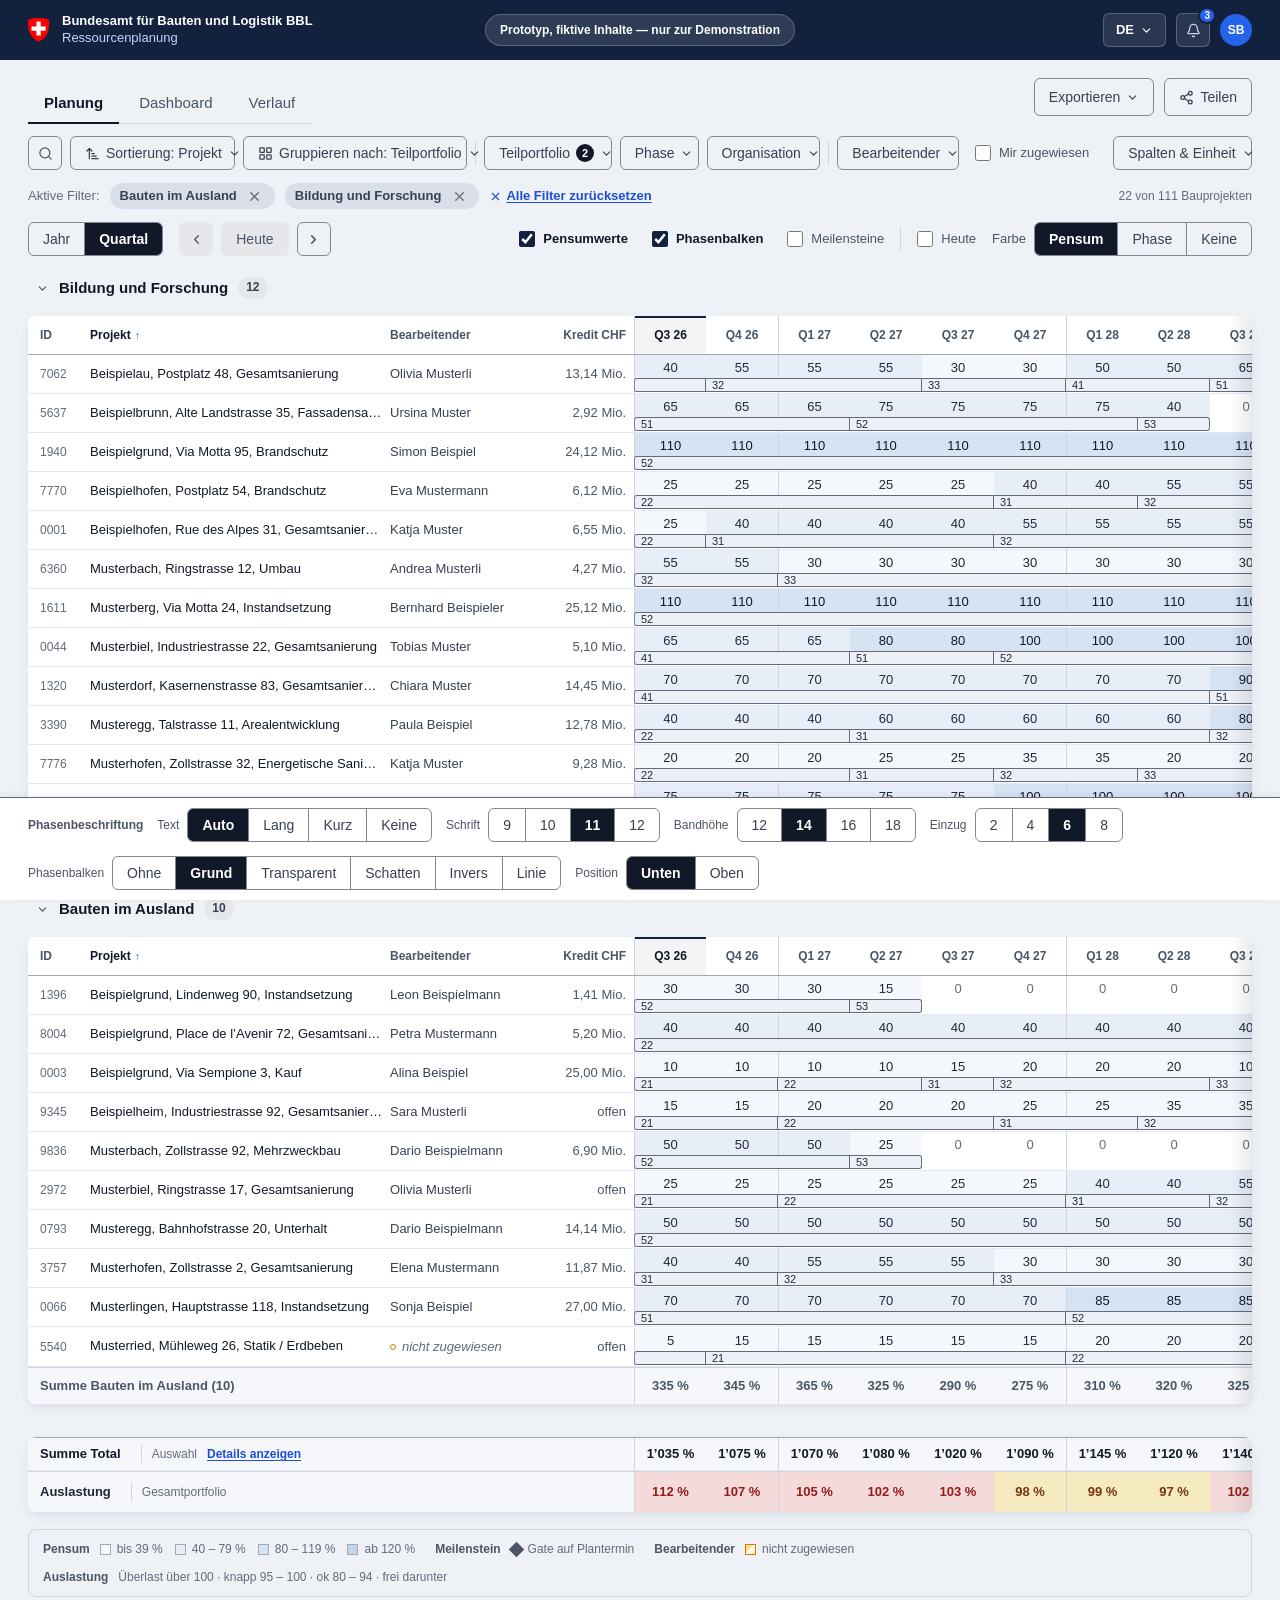
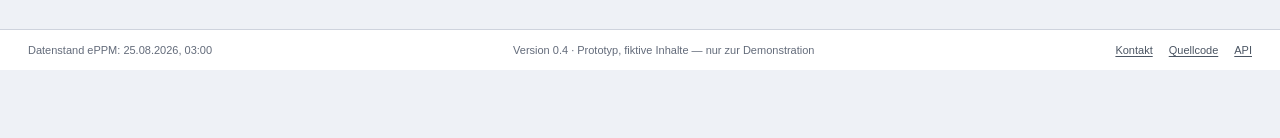
==== docs/wireframes/260829_Planung-kombiniert.html @ 527b6709 "Update" ====
<!doctype html>
<html lang="de" data-tab="overview" data-scale="quarter"
      data-wf-colour="pensum" data-wf-gates="off" data-wf-phases="on" data-wf-labels="on" data-wf-values="on"
      data-lab-pos="bottom" data-lab-fill="grund" data-wf-today="off" data-wf-unit="pct" data-wf-zeros="on"
      style="--wf-lab-size: 11px; --wf-lab-h: 14px; --wf-lab-pad: 6px">
<head>
<meta charset="utf-8">
<meta name="viewport" content="width=device-width, initial-scale=1">
<title>Ressourcenplanung — Planung (Übersicht + Termine), Entwurf</title>
<meta name="description" content="Wireframe: Zusammenlegung der Tabs «Übersicht» und «Termine». Fiktive Inhalte, nur zur Demonstration.">
<link rel="icon" href="data:,">
<style>
/* =============================================================================
   Ressourcenplanung — Design Tokens
   -----------------------------------------------------------------------------
   Derived by frequency analysis from the visual mockup
   docs/wireframes/260825_Portfolio Resource Management/
     Ressourcenplanung Bereichsleitung.dc.html
   Every primitive value below occurs literally in that file.

   Layer 1 = primitives (raw values), Layer 2 = semantic roles (var over them).
   Only ever reference the semantic layer from main.css.
   ============================================================================= */

:root {
  /* ==========================================================================
     1 · PRIMITIVES — neutral grey ramp
     The workhorse ramp: the seven most-used colours in the whole mockup.
     ========================================================================== */
  --grey-50:  #f9fafb;
  --grey-100: #f3f4f6;
  --line-subtle: #e3e9f3;   /* 1.18:1 — grid hairlines */
  --line:        #ced3dd;   /* 1.45:1 — dividers and card edges */
  --line-rule:   #a4a8b0;   /* structural rules — table head, totals, sheet     */
  --line-strong: #83878f;   /* 3.18:1 on the page ground — control outlines,
                               the level WCAG 1.4.11 asks of them            */
  --fill-chip:   #d9dee8;   /* 1.30:1 — a chip has to read as an object */
  --grey-200: #e5e7eb;
  --grey-300: #d1d5db;
  --grey-400: #9ca3af;
  --grey-550: #636b7a;   /* the lightest grey that clears AA on white and on the page ground */
  --grey-600: #4b5563;
  --grey-700: #374151;
  --grey-800: #1f2937;
  --grey-900: #111827;
  --white:    #ffffff;

  /* ==========================================================================
     2 · PRIMITIVES — brand navy + accent blue
     ========================================================================== */
  --navy-900: #12213e;

  --blue-50:  #eff6ff;
  --blue-100: #dbeafe;
  --blue-200: #c7d2fe;
  --blue-300: #93c5fd;
  --blue-600: #2563eb;
  --blue-700: #1d4ed8;
  --blue-800: #1e40af;

  /* ==========================================================================
     3 · PRIMITIVES — "steel", a second blue-shifted neutral family
     Carries the app-frame surfaces and the pensum heat ramp.
     Deliberately NOT folded into --grey-*.
     ========================================================================== */
  --steel-25:  #fafbfd;
  --steel-50:  #f5f7fb;
  --steel-75:  #f4f7fc;
  --steel-100: #f0f4fa;
  --steel-125: #eef1f6;
  --steel-150: #edf1f7;
  --steel-200: #e7eef8;
  --steel-300: #d6e3f3;
  --steel-400: #c4d0e0;
  --steel-450: #c2d5ec;
  --steel-500: #9cb8de;
  --steel-550: #76879f;

  /* ==========================================================================
     4 · PRIMITIVES — status hues
     ========================================================================== */
  --red-50:   #fef2f2;
  --red-100:  #f5dada;   /* greyscale 224 — the darkest status fill */
  --red-200:  #fecaca;
  --red-300:  #fca5a5;
  --red-600:  #dc2626;
  --red-700:  #b91c1c;
  --red-800:  #991b1b;

  --amber-50:  #fffbeb;
  --amber-100: #f5eac0;  /* greyscale 234 */
  --amber-200: #fde68a;
  --amber-600: #d97706;
  --amber-750: #8a4a0b;
  --amber-900: #78350f;

  --green-50:  #f0fdf4;
  --green-100: #dcfbe7;  /* greyscale 244 */
  --green-200: #bbf7d0;
  --green-400: #4ade80;
  --green-600: #16a34a;
  --green-800: #166534;

  /* ==========================================================================
     5 · PRIMITIVES — alpha overlays
     ========================================================================== */
  --alpha-white-10: rgba(255, 255, 255, 0.10);
  --alpha-white-12: rgba(255, 255, 255, 0.12);
  --alpha-white-22: rgba(255, 255, 255, 0.22);
  --alpha-white-25: rgba(255, 255, 255, 0.25);
  --alpha-ink-28:   rgba(17, 24, 39, 0.28);

  /* ==========================================================================
     6 · SEMANTIC — text roles
     ========================================================================== */
  --color-text-strong:        var(--grey-900);
  --color-text:               var(--grey-700);
  --color-text-body:          var(--grey-800);
  --color-text-secondary:     var(--grey-600);
  --color-text-muted:         var(--grey-550);   /* 5.4:1 on white, 4.7:1 on the page ground */
  --color-text-subtle:        var(--grey-400);   /* NON-TEXT ONLY — 2.5:1, for disabled glyphs and empty markers */
  --color-text-inverse:       var(--white);
  --color-text-link:          var(--blue-700);
  --color-text-link-hover:    var(--navy-900);

  /* ==========================================================================
     7 · SEMANTIC — borders
     ========================================================================== */
  --color-border-subtle:   var(--line-subtle);   /* inner grid column hairlines */
  --color-border:          var(--line);          /* default card / row divider  */
  --color-border-rule:     var(--line-rule);     /* table head, totals, sheet   */
  --color-border-strong:   var(--line-strong);   /* inputs, buttons             */
  /*
   * Every consumer of this is a boundary, and at grey-400 all four measured
   * below 3:1 — .btn:hover 2.24 on the page ground, the menu tickbox 2.54 on
   * white, the popover 1.70 over a heat-4 cell, the open diamond 2.24 on the bar
   * it sits on. Worse, .btn:hover went *lighter* than its own 3.18 rest: the one
   * state a reader is looking hardest at had the weakest edge.
   */
  --color-border-emphasis: var(--grey-550);   /* boundaries, 1.4.11: ≥ 3:1   */
  --color-border-contrast: var(--grey-900);   /* open / active menu button   */
  --color-border-accent:   var(--blue-600);   /* focused search field        */

  /* ==========================================================================
     8 · SEMANTIC — surfaces
     ========================================================================== */
  --color-page-bg:          var(--steel-125);
  --color-surface:          var(--white);
  --color-surface-alt:      var(--grey-50);
  --color-surface-sunken:   var(--grey-100);
  --color-surface-hover:    var(--steel-100);
  /*
   * Pressed. One magnitude for the whole family, because the previous value was
   * --color-surface-sunken — 1.003:1 from the hover it was supposed to follow,
   * which is to say no press at all on ten controls.
   */
  --color-surface-pressed:  var(--grey-300);

  --color-surface-selected: var(--blue-50);

  /*
   * A standing notice about the application itself — not about the plan, and
   * not a state a row can be in. Its own role rather than a borrowed one, so it
   * cannot drift into meaning something about the data.
   *
   * blue-200 rather than one of the paler blues, because the page ground is
   * itself a very light blue-grey: blue-50 measures 1.04:1 against it and
   * blue-100 1.08:1, which separate by hue alone and so not at all for a reader
   * who cannot see the hue. This one carries 1.32:1 as well as the hue, and
   * still leaves the text at 11.9:1.
   *
   * The rule on top is blue-600: 3.46:1 against the band and 4.57:1 against the
   * page, so the edge holds on both sides. blue-300 was the obvious choice and
   * measured 1.21:1 against the band — a border nobody would see.
   */
  --color-notice-bg:       var(--blue-200);
  --color-notice-border:   var(--blue-600);
  --color-surface-frame:    var(--steel-50);   /* app frame + table header   */
  --color-scrim:            var(--alpha-ink-28);

  /* ==========================================================================
     9 · SEMANTIC — brand shell + accent
     Note: "on" states in this design are dark neutral, not blue.
     ========================================================================== */
  --color-brand:                       var(--navy-900);
  --color-brand-fg:                    var(--white);
  --color-brand-fg-muted:              var(--blue-200);
  --color-brand-control-bg:            var(--alpha-white-10);
  --color-brand-control-bg-strong:     var(--alpha-white-12);
  --color-brand-control-border:        var(--alpha-white-22);

  --color-accent:        var(--blue-600);
  --color-accent-fg:     var(--white);
  /* A filled control keeps a fill when pressed. Falling through to the neutral
     press left a white label on near-white: measured 1.101:1. */
  --color-accent-pressed: var(--blue-800);
  --color-accent-hover:  var(--blue-700);

  --color-toggle-on:      var(--grey-900);
  --color-toggle-on-fg:   var(--white);
  /* Same defect, worse: brightness(1.12) also applies while the pointer is down,
     so the chosen segment rendered pure #ffffff under a white label — 1.000:1. */
  /* grey-700, not grey-800: the on-state hover already brightens grey-900, so a
     press one step down measured only 1.21 from it. */
  --color-toggle-on-pressed: var(--grey-700);
  /* The white knob measured 1.47:1 against its own track, so the off switch read
     as a decorative pill rather than a control. */
  --color-toggle-off:     var(--line-strong);
  --color-toggle-knob:    var(--white);

  /* ==========================================================================
     10 · SEMANTIC — status pairs
     Capacity logic: > 100 % danger · >= 95 % warn · >= 80 % ok · else neutral
     ========================================================================== */
  --color-danger-bg:            var(--red-100);
  --color-danger-fg:            var(--red-800);
  --color-danger-fg-strong:     var(--red-700);
  --color-danger-border:        var(--red-300);
  --color-danger-solid:         var(--red-600);
  --color-danger-bg-subtle:     var(--red-50);
  --color-danger-border-subtle: var(--red-200);

  --color-warn-bg:        var(--amber-100);
  --color-warn-fg:        var(--amber-900);
  --color-warn-fg-alt:    var(--amber-750);
  --color-warn-border:    var(--amber-200);
  --color-warn-solid:     var(--amber-600);
  --color-warn-bg-subtle: var(--amber-50);    /* "ohne Projektleitung" row   */

  --color-ok-bg:        var(--green-100);
  --color-ok-fg:        var(--green-800);
  --color-ok-border:    var(--green-200);
  --color-ok-solid:     var(--green-600);
  --color-ok-bg-subtle: var(--green-50);


  --color-neutral-bg:     var(--grey-50);   /* greyscale 251 — the lightest */
  --color-neutral-fg:     var(--grey-600);
  --color-neutral-bg-alt: var(--grey-200);
  --color-neutral-solid:  var(--grey-400);

  /* ==========================================================================
     11 · Ampel — the project lead's own utilisation
     Wired to the status ramp so the four states keep its tuned luminances.
     Shape, not hue, is what separates them: disc / ring / diamond / outline.
     ========================================================================== */
  --ampel-ok-bg:        var(--color-ok-bg);
  --ampel-ok-border:    var(--color-ok-solid);
  --ampel-tight-bg:     var(--color-surface);
  --ampel-tight-border: var(--color-warn-solid);
  --ampel-over-bg:      var(--color-danger-bg);
  --ampel-over-border:  var(--color-danger-solid);

  /* A planned milestone is structure, not status. */
  --color-milestone:    var(--grey-600);

  /* ==========================================================================
     12 · Pensum heat ramp — blue only encodes the SIZE of a pensum
     0 % · 1–39 % · 40–79 % · 80–119 % · >= 120 %, plus no-value and negative
     ========================================================================== */
  --heat-0-bg:    var(--white);      --heat-0-fg:    var(--color-text-muted);
  --heat-1-bg:    var(--steel-75);   --heat-1-fg:    var(--grey-800);
  --heat-2-bg:    var(--steel-200);  --heat-2-fg:    var(--grey-800);
  --heat-3-bg:    var(--steel-300);  --heat-3-fg:    var(--grey-900);
  --heat-4-bg:    var(--steel-450);  --heat-4-fg:    var(--grey-900);
  --heat-null-bg: var(--steel-25);   --heat-null-fg: var(--color-text-muted);
  --heat-neg-bg:  var(--red-100);    --heat-neg-fg:  var(--red-800);

  --color-bar-bg:     var(--steel-150);
  /*
   * The edge of a phase bar, and the only thing separating one phase from the
   * next where two abut. At steel-400 it measured 1.38:1 against the bar and
   * read as missing on half the bars; this clears 3:1 on all four variants,
   * which 1.4.11 asks of a boundary that carries meaning.
   */
  --color-bar-border: var(--steel-550);

  --spark-bar:       var(--steel-500);
  --spark-bar-empty: var(--grey-200);

  /* Hatched fills: a delayed bar, and a bar with no project lead */
  --pattern-delay:   repeating-linear-gradient(135deg, #fca5a5 0 5px, #fef2f2 5px 10px);
  --pattern-no-lead: repeating-linear-gradient(135deg, #fde68a 0 5px, #fffbeb 5px 10px);

  /* ==========================================================================
     13 · Typography
     ========================================================================== */
  --font-sans: -apple-system, BlinkMacSystemFont, "Segoe UI", Roboto,
               "Helvetica Neue", Arial, sans-serif;
  --font-mono: "SFMono-Regular", Consolas, "Liberation Mono", monospace;

  --text-2xl:  24px;   /* page title                       */
  --text-xl:   22px;   /* KPI value, section heading       */
  --text-lg:   18px;   /* stepper glyph, strong numeric    */
  --text-sub:  16px;   /* sub-section heading              */
  --text-tab:  15px;   /* tab labels, list item titles     */
  --text-btn:  14px;   /* button labels                    */
  --text-base: 13px;   /* DEFAULT body / table cell        */
  --text-sm:   12px;   /* secondary text, table header     */
  --text-xs:   11px;   /* badges, captions                 */
  --text-2xs:  10px;   /* notification count, tiny tag     */

  --font-regular:  400;
  /*
   * No --font-medium. Segoe UI — the platform this ships on — has no Medium, so
   * 500 resolves to Semibold and rendered pixel-identically to 600 across 874
   * instances. Three weights are declared because three is what renders.
   */
  --font-semibold: 600;
  --font-bold:     700;

  --leading-snug:    1.3;
  --leading-compact: 1.4;
  --leading-normal:  1.5;
  --leading-relaxed: 1.55;

  --tracking-h2: -0.015em;
  --tracking-h3: -0.01em;
  --tracking-caption: 0.02em;   /* 10px badges — tiny text set solid reads as a blur */

  /* The «not available» texture. An overlay, so it works over every heat step
     and leaves the value's own colour alone. */
  /* ==========================================================================
     14 · Spacing
     ========================================================================== */
  --space-1:  2px;
  --space-2:  4px;
  --space-3:  6px;
  --space-4:  8px;
  --space-5:  10px;   /* the default gap */
  --space-6:  12px;
  --space-7:  14px;
  --space-8:  16px;
  --space-10: 20px;
  --space-11: 24px;
  --space-12: 28px;
  --space-13: 32px;

  /* ==========================================================================
     15 · Radii
     ========================================================================== */
  /*
   * A radius says what kind of thing something is, not how big it is: a mark
   * inside a control, a control, a surface, or a thing that is round by
   * nature. Four steps carry that. A fifth would only be a variant of one of
   * them, and a variant reads as an inconsistency rather than a decision.
   */
  --radius-xs:   2px;    /* hairline detail — focus ring, sparkline, Ampel tip */
  --radius-sm:   3px;    /* a mark inside a control — tickbox, track, bar     */
  --radius:      6px;    /* controls — buttons, inputs, tabs, menu items      */
  --radius-lg:   8px;    /* surfaces — cards, panels, popovers, modals        */
  --radius-pill: 9999px; /* round by nature — avatars, badges, switches       */

  /* ==========================================================================
     16 · Borders, elevation, focus
     ========================================================================== */
  /* ==========================================================================
     Motion
     --------------------------------------------------------------------------
     Two durations carry the whole app: one for a control answering a pointer,
     one for something entering or leaving the page. A third would be a guess.
     The reduced-motion block at the end of main.css overrides all of them.
     ========================================================================== */
  --dur-fast:  .12s;   /* a control answers: hover, press, toggle, caret     */
  --dur:       .16s;   /* something enters or leaves: toast, search, banner  */
  --dur-spin:  .7s;    /* the boot spinner, the only continuous motion       */
  --ease:      ease;
  --ease-out:  ease-out;
  --ease-in:   ease-in;

  /* The WCAG 2.2 minimum for a pointer target. Named because it is a rule the
     design has to keep, not a measurement someone picked. */
  --target-min: 24px;

  --border-hairline: 1px;
  --border-control:  1.5px;
  --border-emphasis: 2px;

  --shadow-menu:  0 20px 25px -5px rgba(0, 0, 0, 0.18);
  --shadow-menu-lg: 0 20px 25px -5px rgba(0, 0, 0, 0.18),
                    0 8px 10px -6px rgba(0, 0, 0, 0.1);
  /* Content cards sit on the page ground with a soft lift instead of a border. */
  /* A card that lifts on hover needs somewhere to lift to. */
  --shadow-raised-hover: 0 2px 4px rgba(16, 24, 40, .06), 0 8px 20px rgba(16, 24, 40, .10);
  --shadow-raised: 0 1px 2px rgba(16, 24, 40, 0.04), 0 4px 12px rgba(16, 24, 40, 0.06);
  /*
   * The edge of a scrolling card. A gradient rather than a box-shadow, because
   * a shadow with a negative spread stops short of the box it belongs to — the
   * right-hand one ended 8px inside the card. This lands exactly on the edge,
   * and the two sides are the same ramp mirrored.
   */
  /*
   * The ramp at a scrolling edge. At .055 it was there in the stylesheet and not
   * on the screen — on a laptop panel in a lit meeting room it read as nothing
   * at all, and the one thing it has to say is that the plan continues.
   */
  --scroll-edge: rgba(17, 24, 39, 0.09);
  --scroll-edge-w: 22px;
  --shadow-modal: 0 24px 48px rgba(0, 0, 0, 0.18);

  --rail-danger: inset 3px 0 0 var(--red-600);
  --rail-warn:   inset 3px 0 0 var(--amber-600);

  /* blue-700, not blue-500: the ring is painted onto the neighbouring heat
     cell, where 500 measured 2.46:1. 700 clears 3:1 on every ground it meets. */
  --focus-ring:        3px solid var(--blue-700);
  --focus-ring-offset: 2px;
  --ring-cell-edit:    inset 0 0 0 2px var(--blue-600);

  /* ==========================================================================
     17 · Layout metrics
     ========================================================================== */
  --layout-width:    1440px;   /* prose and cards: a readable measure */
  --layout-width-grid: 1800px;  /* the two planning grids: at this width no
                                   project name truncates any more */
  --shell-pad-x:     28px;
  --header-height:   60px;
  --tabbar-height:   40px;

  /* Pensum grid */
  --grid-quarter:      72px;    /* one quarter column        */
  --grid-quarter-max:  96px;    /* and its ceiling: past this a wider window
                                   should lengthen the project name, not the
                                   space around a two-digit number */

  /*
   * One time column, whatever the scale is measuring. Both grids use these, so
   * a column is the same width in Übersicht and in Termine and the frozen block
   * does not move when the reader switches tab.
   *
   * A year is given room for four of them to fill a small laptop, because that
   * is as much of a ten-year plan as can be read at once; the rest is reached
   * by panning, the way every other overflow in these grids is. The whole plan
   * at one glance is what the A0 report is for.
   */
  --grid-period:       var(--grid-quarter);
  --grid-period-max:   var(--grid-quarter-max);
  /*
   * The same at every scale. Narrower months fitted more of them on screen but
   * left the sum rows too tight for their own figures — "4415 %" broke onto a
   * second line in a 52px column, and a total that wraps reads as two numbers.
   * What the scale changes is what a column means and how many there are.
   */
  /*
   * One column of a dashboard chart. Derived, not chosen: the widest value a
   * chart carries sets 37px and the widest axis label 31px, so anything below
   * this breaks the label onto a second line. Charts scroll past it rather than
   * squeezing, exactly as the grids do.
   */
  --chart-col:          40px;

  --grid-col-ampel:     62px;
  --grid-col-id:        62px;
  --grid-col-title:     285px;   /* the floor; the column takes the slack */
  --grid-col-title-max: 460px;   /* and its ceiling — the width at which the
                                    longest project name fits */
  --grid-col-phase:     152px;  /* «33 Bewilligungsverfahren» in full, 144px + padding */
  --grid-col-lead:      132px;
  --grid-col-portfolio: 110px;
  --grid-col-priority:  90px;
  --grid-col-nextms:    150px;
  --grid-col-credit:    112px;
  --grid-col-target:    76px;
  --grid-col-trend:     130px;

  /* The person table has its own five lead columns. */
  --person-col-name:       150px;
  --person-col-role:       130px;
  --person-col-employment: 70px;
  --person-col-projects:   60px;
  --person-col-peak:       76px;

  /* Rows and controls */
  --row-height:         38px;
  --row-height-sum:     34px;
  --row-height-list:    48px;
  --bar-height:      24px;

  --control-height-sm: 26px;
  --control-height:    32px;
  --control-height-lg: 34px;
  --control-height-xl: 36px;
  --control-height-2xl: 38px;

  --switch-width:  34px;
  --switch-height: 19px;
  --switch-knob:   15px;
  --avatar-size:   32px;
  /* ==========================================================================
     Paper
     --------------------------------------------------------------------------
     The printed sheet is its own design at absolute sizes, because a page is a
     fixed physical thing and does not scale with the viewport. Naming the
     scale keeps it reviewable next to the screen one.
     ========================================================================== */
  --sheet-text:    10px;     /* column heads, footnotes, metadata line       */
  --sheet-lead:    11px;     /* sender block and subtitle                    */
  --sheet-title:   16px;     /* the document title                           */
  --color-paper:   var(--white);

  /* The HTTP method badges of the embedded Swagger UI. They are not part of the
     app palette — they are the widget's own colours, darkened until the white
     text on them clears AA. Named so the contrast decision stays reviewable. */
  --method-get:    #1b6ca8;   /* 4.87:1 on white text */
  --method-post:   #1f7a4d;   /* 4.62:1 */
  --method-patch:  #14707c;   /* 4.55:1 */
  --method-put:    #9a5b12;   /* 4.63:1 */
  --method-delete: #a12b2b;   /* 6.83:1 */
  --method-neutral: var(--grey-600);
  --method-auth:   #1f6f43;   /* the authorise button, on white */
  --shadow-sheet:  0 8px 24px rgba(0, 0, 0, 0.14);

  --dot-size:      10px;

  /* ==========================================================================
     18 · Stacking order
     ========================================================================== */
  --z-base:    1;
  --z-raised:  2;
  --z-sticky:  5;
  --z-label:   6;
  /* Drawn over the plan: the today marker and the frozen pane's shadow. */
  --z-overlay: 7;
  /* The frozen pane itself, above everything that scrolls underneath it. */
  --z-frozen:  8;
  --z-popover: 70;
  --z-scrim:   79;
  --z-modal:   80;
  --z-toast:   90;
}


/* =============================================================================
   Ressourcenplanung — application styles
   Consumes the semantic layer of tokens.css only. No primitive values here
   except where a value is genuinely one-off geometry.
   ============================================================================= */

/* ==========================================================================
   1 · Base
   ========================================================================== */

*, *::before, *::after { box-sizing: border-box; }

html { -webkit-text-size-adjust: 100%; }

body {
  margin: 0; min-height: 100vh; min-height: 100dvh;
  display: flex; flex-direction: column;
  background: var(--color-page-bg);
  color: var(--color-text-body);
  font-family: var(--font-sans);
  font-size: var(--text-base);
  line-height: var(--leading-normal);
  -webkit-font-smoothing: antialiased;
}

/*
 * Headings inherit size and weight. Left to the UA, .pgrouphead — which sets
 * font-weight but never font-size — fell through to h2's 1.5em and rendered at
 * an off-scale 19.5px.
 */
h1, h2, h3, h4, h5, h6 { font-size: inherit; font-weight: inherit; }
h1, h2, h3, p, dl, dd, figure { margin: 0; }
ul, ol { margin: 0; padding: 0; list-style: none; }

a { color: var(--color-text-link); text-decoration: underline; text-underline-offset: 2px; }
a:hover { color: var(--color-text-link-hover); }

button, input, select, textarea { font: inherit; color: inherit; }

:focus-visible { outline: var(--focus-ring); outline-offset: var(--focus-ring-offset); border-radius: var(--radius-xs); }
/*
 * These sit inside something with overflow:hidden, which ate the whole 5px ring
 * box — .prow__title lost it entirely. Drawn inside, it survives the clip.
 */
.prow__title:focus-visible,
.sorthead:focus-visible,
.pcell--val:focus-visible,
.segmented button:focus-visible,
.pgrouphead__toggle:focus-visible { outline-offset: -3px; }

.sr-only {
  position: absolute; width: 1px; height: 1px; padding: 0; margin: -1px;
  overflow: hidden; clip-path: inset(50%); white-space: nowrap;
}

.skip-link {
  position: absolute; left: var(--space-4); top: -3rem; z-index: var(--z-toast);
  padding: var(--space-4) var(--space-6); border-radius: var(--radius);
  background: var(--color-surface); color: var(--color-text-strong);
  box-shadow: var(--shadow-menu); text-decoration: none; font-weight: var(--font-semibold);
  transition: top var(--dur) var(--ease);
}
.skip-link:focus { top: var(--space-4); }

.icon-sprite { position: absolute; width: 0; height: 0; overflow: hidden; }
.icon { flex: 0 0 auto; fill: none; stroke: currentColor; stroke-linecap: round; stroke-linejoin: round; }

/* Numbers are tabular everywhere — a system rule, not an option. */
.kpi__value, .pcell, .capband__value, .barlist__value, .colchart__val,
.log__date, .log__value, .sorthead__label, .capband__cell,
.minigrid__v { font-variant-numeric: tabular-nums; }

/* ==========================================================================
   2 · Boot / error states
   ========================================================================== */

.boot {
  display: flex; align-items: center; gap: var(--space-5);
  max-width: 640px; margin: 15vh auto; padding: var(--space-11);
  border: var(--border-hairline) solid var(--color-border);
  border-radius: var(--radius-lg); background: var(--color-surface);
  color: var(--color-text-muted);
}
.boot--error { display: block; color: var(--color-text); }
.boot--error strong { color: var(--color-danger-fg); }
.boot--error p { margin-top: var(--space-4); }
.boot__hint { font-size: var(--text-sm); color: var(--color-text-muted); }
.boot__hint code {
  font-family: var(--font-mono); font-size: .92em;
  background: var(--color-surface-sunken); padding: 1px var(--space-3); border-radius: var(--radius-sm);
}
.boot__spinner {
  width: 16px; height: 16px; border-radius: var(--radius-pill);
  border: 2px solid var(--color-border-rule); border-top-color: var(--color-accent);
  animation: spin var(--dur-spin) linear infinite;
}
@keyframes spin { to { transform: rotate(360deg); } }

/* ==========================================================================
   3 · Shell — navy header, content band, footer
   ========================================================================== */

.shell-header { background: var(--color-brand); color: var(--color-brand-fg); }

.shell-header__inner {
  position: relative;
  display: flex; align-items: center; justify-content: space-between; gap: var(--space-10);
  height: var(--header-height);
  max-width: var(--layout-width); margin: 0 auto; padding: 0 var(--shell-pad-x);
}

/*
 * The brand yields before the page does. Rigid, it set a 494px floor that made
 * every view scroll horizontally on a phone; the four header controls are
 * 32-34px each and stay rigid.
 */
.brand {
  display: flex; align-items: center; gap: var(--space-6);
  color: inherit; text-decoration: none; flex: 0 1 auto; min-width: 0;
}
.brand__text, .brand__sub {
  min-width: 0; overflow: hidden; text-overflow: ellipsis; white-space: nowrap;
}
.brand:hover { color: inherit; }
.brand__text {
  display: block; font-size: var(--text-base); font-weight: var(--font-semibold);
  line-height: var(--leading-snug);
}
.brand__sub {
  display: block; font-weight: var(--font-regular); color: var(--color-brand-fg-muted);
}

/*
 * Centred on the bar, not between its neighbours: as a flex child it drifted
 * whenever the brand or the action group changed width. Taken out of the flow
 * it stays put, and 40 % keeps it clear of both even at 1024px, below which it
 * is hidden anyway.
 */
.proto-pill {
  position: absolute; left: 50%; transform: translateX(-50%);
  max-width: 40%; padding: var(--space-3) var(--space-7);
  border: var(--border-hairline) solid var(--color-brand-control-border);
  border-radius: var(--radius-pill);
  background: var(--color-brand-control-bg-strong);
  font-size: var(--text-sm); font-weight: var(--font-semibold);
  white-space: nowrap; overflow: hidden; text-overflow: ellipsis;
}

.shell-header__actions { display: flex; align-items: center; gap: var(--space-5); flex: 0 0 auto; }

.hdr-btn {
  display: inline-flex; align-items: center; gap: var(--space-3);
  height: var(--control-height-lg); padding: 0 var(--space-6);
  border: var(--border-hairline) solid var(--color-brand-control-border);
  border-radius: var(--radius);
  background: var(--color-brand-control-bg); color: var(--color-brand-fg);
  font-size: var(--text-base); font-weight: var(--font-semibold);
  cursor: pointer;
}
.hdr-btn:hover { background: var(--color-brand-control-bg-strong); }
.hdr-btn--icon { width: var(--control-height-lg); padding: 0; justify-content: center; color: var(--color-brand-fg-muted); }
.hdr-btn--icon:hover { color: var(--color-brand-fg); }

/* .dd already supplies the positioning context the badge anchors to. */
.hdr-notify { flex: 0 0 auto; }

/*
 * A notification row is wider than a menu item: a mark, two lines of text and a
 * date. It keeps .dd__item's hover, focus and press states — only the inside
 * differs — so the panel stays one system.
 */
/* .dd__item centres its children and is declared later, so this needs the
   extra class to win — a two-line row must hang its mark on the title. */
.dd__item.notify {
  align-items: flex-start; gap: var(--space-6); padding: var(--space-6) var(--space-5);
  border-radius: 0;
}
.notify + .notify { border-top: var(--border-hairline) solid var(--color-border-subtle); }
.notify__mark { margin-top: 5px; }   /* optical centre of the title line */
.notify__mark { flex: 0 0 auto; }
.notify__body { flex: 1; min-width: 0; display: flex; flex-direction: column; gap: 2px; }
/* Title and date share a line so the message below gets the panel's full width. */
.notify__line {
  display: flex; align-items: baseline; justify-content: space-between; gap: var(--space-5);
}
.notify__title {
  font-weight: var(--font-semibold); color: var(--color-text-strong);
  overflow: hidden; text-overflow: ellipsis; white-space: nowrap;
}
.notify__text { color: var(--color-text-secondary); font-size: var(--text-sm); white-space: normal; }
.notify__head {
  display: flex; align-items: baseline; justify-content: space-between; gap: var(--space-5);
  padding: var(--space-3) var(--space-5) var(--space-5);
  font-size: var(--text-sm); font-weight: var(--font-semibold); color: var(--color-text-muted);
}
.notify__none {
  margin: 0; padding: var(--space-8) var(--space-5);
  color: var(--color-text-muted); text-align: center;
}
.notify__all {
  margin-top: var(--space-3); border-top: var(--border-hairline) solid var(--color-border);
  border-radius: 0 0 var(--radius) var(--radius);
  color: var(--color-text-link);
}
.notify__all > span { flex: 1; }
.hdr-notify__badge {
  position: absolute; top: -6px; right: -6px;
  display: inline-flex; align-items: center; justify-content: center;
  min-width: 17px; height: 17px; padding: 0 4px;
  border: var(--border-emphasis) solid var(--color-brand);
  border-radius: var(--radius-pill);
  background: var(--color-accent); color: var(--color-text-inverse);
  font-size: var(--text-2xs); font-weight: var(--font-bold); font-variant-numeric: tabular-nums;
}

.avatar {
  display: inline-flex; align-items: center; justify-content: center;
  width: var(--avatar-size); height: var(--avatar-size); flex: 0 0 auto;
  border-radius: var(--radius-pill);
  background: var(--color-accent); color: var(--color-accent-fg);
  font-size: var(--text-sm); font-weight: var(--font-semibold);
}

/* Expandable search — an icon that becomes a field in place. */
.xsearch {
  display: inline-flex; align-items: center; flex: 0 0 auto;
  height: var(--control-height-lg); border-radius: var(--radius);
  border: var(--border-hairline) solid var(--color-border-strong);
  background: transparent; color: var(--color-text-secondary);
  cursor: pointer; overflow: hidden;
}
.xsearch:not(.is-open) { width: var(--control-height-lg); justify-content: center; padding: 0; position: relative; }
.xsearch:not(.is-open):hover { background: var(--color-surface); }
/*
 * No entrance animation. A render replaces every node, so an animation on the
 * open field restarted on each debounced keystroke — the field pumped between
 * 134px and 250px about three times a second while typing. Animations here have
 * to be driven by a class that outlives the render, the way .is-leaving is.
 */
.xsearch.is-open {
  width: 250px; padding-inline: var(--space-4); gap: var(--space-3); cursor: text;
  background: var(--color-surface);
  border-color: var(--color-border-accent);
}

.xsearch input {
  flex: 1; min-width: 0; border: 0; background: none; outline: none;
  font-size: var(--text-btn); color: var(--color-text-strong);
}
.xsearch input::-webkit-search-cancel-button { display: none; }
.xsearch__icon { display: inline-flex; flex: 0 0 auto; color: var(--color-text-muted); }
.xsearch__close {
  display: inline-flex; flex: 0 0 auto; border: 0; padding: 2px; background: none;
  color: var(--color-text-muted); cursor: pointer; border-radius: var(--radius-sm);
}
.xsearch__close:hover { background: var(--color-surface-sunken); color: var(--color-text-strong); }

/* A dot marks a query that is still active while the field is collapsed. */
.xsearch__dot {
  position: absolute; top: 6px; right: 6px; width: 6px; height: 6px;
  border-radius: var(--radius-pill); background: var(--color-accent);
}

/* body and #app both stretch so the footer can sit at the bottom of a short page. */
.app { display: flex; flex-direction: column; flex: 1 0 auto; }
.app > main { flex: 1 0 auto; }

/*
 * A scroller with more to show fades at that edge. Driven by scroll position,
 * so it never promises content that is not there.
 */
.scrollbox { position: relative; }

/*
 * No scrollbar. Stepping the window with the arrows beside «Heute» is the way
 * through time; a bar under every card only competed with them for attention.
 * The wheel and the trackpad still work.
 */
[data-scroll] { scrollbar-width: none; }
[data-scroll]::-webkit-scrollbar { width: 0; height: 0; }

.gantt__scroll, .capband__scroll { overflow-x: auto; }
.gantt__card.scrollbox { overflow: hidden; }

.wrap { max-width: var(--layout-width); margin: 0 auto; padding-inline: var(--shell-pad-x); }
/*
 * A table wants width, prose wants a measure. On a 1920 or 2560 screen the
 * planning grids were an island: 1440px used, 480 to 1120px empty. The landing
 * page and the API reference keep the narrower measure, where long lines cost
 * more than they buy.
 */
:root[data-tab="overview"],
:root[data-tab="schedule"],
:root[data-tab="history"] { --layout-width: var(--layout-width-grid); }

/*
 * Ground rules: navy chrome, one white strip that answers "where am I", then a
 * grey canvas on which every white box is content. Three grounds, one meaning each.
 */
.crumbbar {
  background: var(--color-surface);
  border-bottom: var(--border-hairline) solid var(--color-border);
}
.crumbbar .crumbs { min-height: var(--control-height-xl); }

.shell-footer {
  margin-top: auto;
  border-top: var(--border-hairline) solid var(--color-border);
  background: var(--color-surface);
  font-size: var(--text-sm); color: var(--color-text-muted);
}
.shell-footer__inner {
  display: flex; align-items: center; justify-content: space-between;
  gap: var(--space-8); flex-wrap: wrap; padding-block: var(--space-4);
  min-height: 40px; font-size: var(--text-xs);
}
.shell-footer__links { display: flex; align-items: center; gap: var(--space-8); }
.shell-footer__links a { display: inline-flex; align-items: center; min-height: var(--target-min); color: var(--color-text-secondary); }

/* ==========================================================================
   4 · Page header, tabs, KPI strip
   ========================================================================== */

.page-header { padding-block: var(--space-6) 0; }

.crumbs {
  display: flex; align-items: center; gap: var(--space-4); flex-wrap: wrap;
  font-size: var(--text-base); color: var(--color-text-muted);
}
/*
 * Three slots — trail, banner, balance. Two equal flexible sides hold the banner
 * on the centre of the bar whatever the path says, in any language; the trail
 * truncates rather than running into it. Absolute centring could not yield: at
 * 1024px the French wording ran 40px into the breadcrumb.
 */
.crumbs__trail {
  display: flex; align-items: center; gap: var(--space-4);
  flex: 1 1 0; min-width: 0;
}
/*
 * The right-hand slot: the counterweight for the centred edit banner, and the
 * data timestamp. It sits here rather than in the footer because a reader who
 * has scrolled six thousand pixels of plan has long since lost sight of how old
 * the numbers are — and that is the one fact the plan is worthless without.
 */
.crumbs__stand {
  flex: 1 1 0; min-width: 0;
  text-align: right; white-space: nowrap;
  overflow: hidden; text-overflow: ellipsis;
  font-size: var(--text-sm); color: var(--color-text-muted);
}
.crumbs__current {
  color: var(--color-text); font-weight: var(--font-semibold);
  min-width: 0; overflow: hidden; text-overflow: ellipsis; white-space: nowrap;
}
.crumbs__link { display: inline-flex; align-items: center; min-height: var(--target-min); color: var(--color-text-secondary); text-decoration: none; }
.crumbs__link:hover { color: var(--color-text-link); text-decoration: underline; text-underline-offset: 2px; }

.page-header__row {
  display: flex; align-items: center; justify-content: space-between;
  gap: var(--space-11); margin-top: var(--space-4);
}
/* 1.5 is for running text; a heading set on it wastes a row of the laptop. */
h1, h2, h3,
.page-title, .bi-card__title,
.modal__title, .kpi__value, .sheet__title { line-height: var(--leading-snug); }

/* Below ~20px the correction is under a fifth of a pixel per character and
   buys nothing but an inconsistency, so only the two top steps carry it. */
.page-title { letter-spacing: var(--tracking-h2); }
.modal__title, .kpi__value { letter-spacing: var(--tracking-h3); }

.page-title {
  font-size: var(--text-2xl); font-weight: var(--font-semibold);
  color: var(--color-text-strong);
}
.page-header__actions { display: flex; align-items: center; gap: var(--space-5); flex: 0 0 auto; }

.tabs {
  display: flex; gap: var(--space-2); margin-top: var(--space-6);
  box-shadow: inset 0 -1px 0 var(--color-border);
  /* Below 411px the fourth tab was simply unreachable. */
  overflow-x: auto; scrollbar-width: none; scroll-padding-inline: var(--space-8);
}
.tabs::-webkit-scrollbar { width: 0; height: 0; }
.tabs__tab { flex: 0 0 auto; }
.tabs__tab {
  display: inline-flex; align-items: center;
  height: var(--tabbar-height); padding: 0 var(--space-8);
  border-bottom: var(--border-emphasis) solid transparent;
  border-radius: var(--radius) var(--radius) 0 0;
  background: transparent; color: var(--color-text-secondary);
  font-size: var(--text-tab); font-weight: var(--font-regular);
  text-decoration: none; cursor: pointer;
}
/*
 * The bar's rule is an inset shadow on .tabs, so a hover background clipped to
 * the border box would paint straight over it. Clipping to the padding box
 * leaves the tab's own 2px border strip unpainted and the rule runs through.
 */
.tabs__tab:hover {
  color: var(--color-text-strong);
  background: var(--color-surface-hover); background-clip: padding-box;
}
.tabs__tab.is-active {
  color: var(--color-text-strong); font-weight: var(--font-semibold);
  border-bottom-color: var(--color-text-strong);
}

.kpi-strip {
  grid-column: 1 / -1;
  display: grid; grid-template-columns: repeat(4, minmax(0, 1fr)); gap: var(--space-10);
}
.kpi {
  padding: var(--space-10);
  border-radius: var(--radius-lg); background: var(--color-surface);
  box-shadow: var(--shadow-raised);
}
.kpi__label { font-size: var(--text-base); font-weight: var(--font-regular); color: var(--color-text-secondary); }
.kpi__value {
  margin-top: var(--space-3); font-size: var(--text-xl);
  font-weight: var(--font-semibold); color: var(--color-text-strong);
}
.kpi__more {
  display: inline-flex; align-items: center; min-height: var(--target-min);
  border: 0; padding: 0; background: none;
  font: inherit; color: var(--color-text-link); cursor: pointer;
}
.kpi__more:hover { text-decoration: underline; text-underline-offset: 2px; }
.kpi__note { margin-top: var(--space-1); font-size: var(--text-sm); color: var(--color-text-muted); }
.kpi.is-alert .kpi__value { color: var(--color-danger-fg); }
.kpi.is-alert .kpi__note { color: var(--color-danger-fg); font-weight: var(--font-semibold); }

/* ==========================================================================
   5 · Buttons, switches, chips, dropdowns
   ========================================================================== */

.btn {
  display: inline-flex; align-items: center; gap: var(--space-3);
  height: var(--control-height-2xl); padding: 0 var(--space-7);
  border: var(--border-hairline) solid var(--color-border-strong);
  border-radius: var(--radius);
  background: transparent; color: var(--color-text);
  font-size: var(--text-btn); font-weight: var(--font-regular);
  cursor: pointer; white-space: nowrap;
}
.btn:hover { background: var(--color-surface); border-color: var(--color-border-emphasis); }
.btn.is-open { border-color: var(--color-border-contrast); }

/*
 * One disabled register for the family, on the base class.
 *
 * Only .btn--primary had one, so a disabled timebar arrow rendered every channel
 * identical to its live neighbour — and because :hover carries no :not(:disabled)
 * guard, it lit up under the cursor and gave press feedback while doing nothing.
 * The second rule is therefore not decoration; it is what stops an inert control
 * answering the pointer.
 */
.btn:disabled {
  background: var(--color-neutral-bg-alt); border-color: var(--color-neutral-bg-alt);
  color: var(--color-text-secondary); cursor: not-allowed;
}
.btn:disabled:hover, .btn:disabled:active:active {
  background: var(--color-neutral-bg-alt); border-color: var(--color-neutral-bg-alt);
}

.btn--primary {
  background: var(--color-accent); border-color: var(--color-accent);
  color: var(--color-accent-fg); font-weight: var(--font-semibold);
}
.btn--primary:hover { background: var(--color-accent-hover); border-color: var(--color-accent-hover); }
/*
 * The base rule above carries this now. Kept as a note, because it records why:
 * an explicit disabled pair rather than a fade — opacity .45 composited the
 * white label onto the blue fill at 1.97:1, which is not de-emphasised, it is
 * unreadable, and it still read as a washed-out primary.
 */

.btn--square { width: var(--control-height); height: var(--control-height); padding: 0; justify-content: center; }
.toolbar .btn, .timebar .btn, .sheetbar .btn { height: var(--control-height-lg); }
.timebar .btn--square { width: var(--control-height-lg); height: var(--control-height-lg); }

/*
 * A press has to register visually. With a full re-render on every click, a
 * click landing on a slow frame otherwise gave no confirmation at all.
 *
 * The extra :is() carries one class of specificity, so a later :hover written
 * at the same weight no longer wins on source order — seven of these ten had
 * silently stopped responding to a press.
 */
:is(.btn, .iconbtn, .dd__item, .tabs__tab, .segmented button,
    .pgrouphead__toggle, .sheetbar button,
    .pop__step, .toolbar__check, .modal__close):active:active {
  background: var(--color-surface-pressed);
}

/*
 * A press that replaces a fill sets its foreground in the same breath. The rule
 * above only ever set `background`, so on the three filled controls the press
 * swapped a blue or a near-black for a near-white and left the label white.
 *
 * Doubled class, because `:is()` takes the specificity of its strongest
 * argument: `.sheetbar button` is a class *and* a type, so the rule above weighs
 * (0,3,1) and quietly outranks a plain `.btn--primary:active:active` at (0,3,0).
 * Measured while that was true: the border took blue-800 from here and the fill
 * took grey-300 from there — half the rule applied, which is worse than none.
 */
.btn.btn--primary:active:active {
  background: var(--color-accent-pressed); border-color: var(--color-accent-pressed);
  color: var(--color-accent-fg);
}
:is(.btn--toggle.is-on, .segmented button.is-on, .sheetbar button.is-on):active:active {
  background: var(--color-toggle-on-pressed); border-color: var(--color-toggle-on-pressed);
  color: var(--color-toggle-on-fg);
  /* The hover brightness applies while the pointer is down too, so it is turned
     off here — otherwise the press is measured from a lightened hover and the
     step collapses to 1.21. */
  filter: none;
}
/* A light press is invisible on the navy header, so those two darken instead. */
.hdr-btn:active:active, .avatar[data-act]:active:active {
  background: var(--alpha-white-25);
}

/* A chosen control still answers the pointer; without this it read as dead. */
.btn--toggle.is-on:hover, .segmented button.is-on:hover { filter: brightness(1.12); }

.btn--toggle.is-on {
  background: var(--color-toggle-on); border-color: var(--color-toggle-on);
  color: var(--color-toggle-on-fg);
}
/*
 * The only action in the app with no way back looks like it — and its edge is
 * visible. At --color-danger-border it measured 1.77:1 in the modal footer.
 * The token itself is left alone: the overload chart bar uses it as a *fill*
 * against a red-600 border, and repointing it would collapse that pair.
 */
.btn--danger { border-color: var(--color-danger-solid); color: var(--color-danger-fg); }
.btn--danger:hover {
  background: var(--color-danger-bg); border-color: var(--color-danger-fg-strong);
}
.modal__foot-left { margin-right: auto; }
.iconbtn {
  display: inline-flex; align-items: center; justify-content: center;
  width: 28px; height: 28px; padding: 0;
  border: var(--border-hairline) solid transparent; border-radius: var(--radius);
  background: transparent; color: var(--color-text-secondary); cursor: pointer;
}
.iconbtn:hover, .iconbtn.is-open {
  background: var(--color-surface-sunken); border-color: var(--color-border-strong);
}

.linkbtn {
  min-height: var(--target-min); border: 0; padding: 0; background: none;
  color: var(--color-text-link); font-size: var(--text-base); font-weight: var(--font-semibold);
  text-decoration: underline; text-underline-offset: 2px; cursor: pointer;
  display: inline-flex; align-items: center; gap: 4px;
}
.linkbtn:hover { color: var(--color-text-link-hover); }

.switch {
  position: relative; flex: 0 0 auto;
  width: var(--switch-width); height: var(--switch-height);
  border-radius: var(--radius-pill); background: var(--color-toggle-off);
  transition: background var(--dur-fast) var(--ease);
}
.switch__knob {
  position: absolute; top: 2px; left: 2px;
  width: var(--switch-knob); height: var(--switch-knob);
  border-radius: var(--radius-pill); background: var(--color-toggle-knob);
  transition: left var(--dur-fast) var(--ease);
}
.switch.is-on { background: var(--color-toggle-on); }
.switch.is-on .switch__knob { left: calc(var(--switch-width) - var(--switch-knob) - 2px); }

.badge-count {
  display: inline-flex; align-items: center; justify-content: center;
  min-width: 18px; height: 18px; padding: 0 5px;
  border-radius: var(--radius-pill);
  background: var(--color-text-strong); color: var(--color-text-inverse);
  font-size: var(--text-xs); font-weight: var(--font-semibold);
}
.count-pill {
  display: inline-flex; align-items: center; justify-content: center;
  min-width: 22px; height: 22px; padding: 0 var(--space-4);
  border-radius: var(--radius-pill);
  background: var(--color-neutral-bg-alt); color: var(--color-text);
  font-size: var(--text-sm); font-weight: var(--font-semibold);
}

.chip {
  display: inline-flex; align-items: center; gap: var(--space-3);
  height: var(--control-height-sm); padding: 0 var(--space-4) 0 var(--space-5);
  border-radius: var(--radius-pill);
  background: var(--fill-chip); color: var(--color-text);
  font-size: var(--text-base); font-weight: var(--font-semibold);
  /* A search term is free text and a chip repeats it. Without a ceiling one
     long unbroken token sets the width of the whole document. */
  max-width: 22rem; overflow: hidden; text-overflow: ellipsis; white-space: nowrap;
}
/* The glyph stays small; the hit area is the one the design system requires. */
.chip__x, .xsearch__close {
  min-width: var(--target-min); min-height: var(--target-min);
  display: inline-flex; align-items: center; justify-content: center;
}

.chip__x {
  display: inline-flex; border: 0; padding: 0; background: none;
  color: var(--color-text-muted); cursor: pointer;
}
.chip__x:hover { color: var(--color-danger-solid); }

.segmented { display: inline-flex; border: var(--border-hairline) solid var(--color-border-strong); border-radius: var(--radius); overflow: hidden; }
.segmented button {
  height: var(--control-height); padding: 0 var(--space-7);
  border: 0; border-left: var(--border-hairline) solid var(--color-border-strong);
  background: transparent; color: var(--color-text);
  font-size: var(--text-btn); cursor: pointer;
}
.segmented button:first-child { border-left: 0; }
.segmented button:hover { background: var(--color-surface); }
.segmented button.is-on {
  background: var(--color-toggle-on); color: var(--color-toggle-on-fg); font-weight: var(--font-semibold);
}

/* Dropdowns ---------------------------------------------------------------- */

.dd { position: relative; }
/*
 * Fixed, not absolute — and positioned entirely by positionMenu().
 *
 * On a phone the toolbar is a sideways scroller, and a scroll container clips
 * its children on both axes: `overflow-x: auto` forces the other axis from
 * visible to auto. The panel opened, was positioned correctly, and was cut off
 * by a 34px-high box — seven of nine menus were invisible below 700px, which is
 * every filter and the grouping. A fixed box is not clipped by an ancestor's
 * overflow, and nothing in the tree establishes a containing block that would
 * take that away.
 *
 * The alignment classes below no longer position anything; they say which edge
 * the panel prefers to line up with, and positionMenu() reads them.
 */
.dd__panel {
  position: fixed; z-index: var(--z-popover);
  width: var(--dd-w, 244px);
  /* never wider or taller than the window leaves room for */
  max-width: calc(100vw - 2 * var(--space-8));
  max-height: min(70vh, var(--dd-max-h, 70vh));
  padding: var(--space-4);
  border: var(--border-hairline) solid var(--color-border-strong);
  border-radius: var(--radius-lg);
  background: var(--color-surface); box-shadow: var(--shadow-menu-lg);
  display: flex; flex-direction: column; gap: 1px;
  overflow-y: auto;
}

.dd__item {
  display: flex; align-items: center; gap: var(--space-5);
  width: 100%; min-height: var(--control-height); padding: var(--space-3) var(--space-5);
  border: 0; border-radius: var(--radius);
  background: transparent; color: var(--color-text);
  font-size: var(--text-base); text-align: left; cursor: pointer;
}
.dd__item > span:first-child:not(.dd__tickbox):not(.notify__mark) { flex: 1; min-width: 0; }
.dd__item:hover { background: var(--color-surface-hover); }
.dd__item.is-checked:hover { background: var(--blue-100); }
.dd__item.is-checked {
  background: var(--color-surface-selected); color: var(--color-text-strong);
  font-weight: var(--font-semibold);
}
.dd__item[aria-disabled="true"], .dd__item:disabled {
  color: var(--color-text-subtle); cursor: default; background: transparent;
}
.dd__label { flex: 1; min-width: 0; }
.dd__meta { flex: 0 0 auto; color: var(--color-text-muted); font-size: var(--text-sm); font-weight: var(--font-regular); }
.dd__check { flex: 0 0 auto; display: inline-flex; color: var(--color-accent); }

.dd__tickbox {
  flex: 0 0 16px; width: 16px; height: 16px; box-sizing: border-box;
  border: var(--border-control) solid var(--color-border-emphasis);
  border-radius: var(--radius-sm); background: var(--color-surface);
}
.dd__item.is-checked .dd__tickbox {
  background: var(--color-accent); border-color: var(--color-accent);
  background-image: url("data:image/svg+xml,%3Csvg xmlns='http://www.w3.org/2000/svg' viewBox='0 0 24 24' fill='none' stroke='%23fff' stroke-width='3.5' stroke-linecap='round' stroke-linejoin='round'%3E%3Cpath d='M20 6 9 17l-5-5'/%3E%3C/svg%3E");
  background-size: 12px; background-position: center; background-repeat: no-repeat;
}

.dd__grouplabel {
  padding: var(--space-2) var(--space-5) var(--space-3);
  font-size: var(--text-sm); font-weight: var(--font-semibold); color: var(--color-text-muted);
}
.dd__bulk {
  display: flex; align-items: center; gap: var(--space-4);
  padding: 0 var(--space-5) var(--space-4); color: var(--color-text-muted);
}
.dd__bulk button {
  border: 0; padding: 0; background: none;
  color: var(--color-text-link); font-size: var(--text-sm); font-weight: var(--font-semibold); cursor: pointer;
}
.dd__divider { height: 1px; margin: var(--space-3) 0; background: var(--color-border); }
.dd__segmented { padding: 0 var(--space-5) var(--space-5); }

/* Search inside a menu — the lead list has to survive a real directory. */
.dd__search { padding: 0 var(--space-5) var(--space-4); }
.dd__searchfield {
  display: flex; align-items: center; gap: var(--space-4);
  height: var(--control-height); padding: 0 var(--space-5);
  border: var(--border-hairline) solid var(--color-border-strong);
  border-radius: var(--radius); background: var(--color-surface);
  color: var(--color-text-muted);
}
.dd__searchfield:focus-within { border-color: var(--color-border-accent); }
.dd__searchfield input {
  flex: 1; min-width: 0; border: 0; background: none; outline: none;
  font-size: var(--text-base); color: var(--color-text-strong);
}
.dd__searchfield input::-webkit-search-cancel-button { display: none; }

/* The list scrolls; the search, the bulk row and the footnote stay put. */
.dd__scroll { max-height: 214px; overflow-y: auto; display: flex; flex-direction: column; gap: 1px; }
.dd__empty { padding: var(--space-6) var(--space-5); font-size: var(--text-base); color: var(--color-text-muted); }
.dd__segmented .segmented { width: 100%; }
.dd__segmented .segmented button { flex: 1; }

/* ==========================================================================
   6 · Toolbar / filter bar / time controls
   ========================================================================== */

.content { display: flex; flex-direction: column; gap: var(--space-8); padding: var(--space-6) 0 var(--space-13); }
/*
 * Toolbar, filter summary and time scale are one cluster; spaced like the other
 * peers they read as four unrelated bars and cost 20px of a 800px laptop.
 */
.toolbar + .filterbar, .filterbar + .timebar, .toolbar + .timebar,
.filterbar + .sheetbar, .toolbar + .sheetbar { margin-top: calc(var(--space-5) - var(--space-8)); }

.toolbar {
  display: flex; align-items: center; gap: var(--space-4);
  flex-wrap: nowrap; min-width: 0;
}
/* Labelled triggers give up width before the row ever breaks. */
.toolbar > .dd { min-width: 0; }
.toolbar > .dd > .btn { max-width: 100%; }
.toolbar .btn > :not(.icon):not(.badge-count) {
  min-width: 0; overflow: hidden; text-overflow: ellipsis; white-space: nowrap;
}
.toolbar .btn { min-width: 0; }
/* A filter you switch on, not a mode you enter — so it reads as a checkbox. */
.toolbar__check {
  display: inline-flex; align-items: center; gap: var(--space-4);
  min-height: var(--control-height-lg); padding-inline: var(--space-4);
  border-radius: var(--radius); cursor: pointer;
  font-size: var(--text-base); color: var(--color-text-secondary);
  white-space: nowrap;
}
.toolbar__check:hover { background: var(--color-surface-hover); color: var(--color-text-strong); }
.toolbar__check input { width: 16px; height: 16px; margin: 0; accent-color: var(--color-brand); cursor: pointer; }
.toolbar__check:has(input:checked) { color: var(--color-text-strong); font-weight: var(--font-semibold); }

.toolbar__sep { width: 1px; height: var(--space-11); background: var(--color-border); }
.toolbar__spacer { flex: 1; }

/*
 * A text row between two rows of controls. The min-height keeps it from
 * reading as a caption pressed against the bar above it.
 */
.filterbar {
  display: flex; align-items: center; gap: var(--space-5); flex-wrap: wrap;
  min-height: var(--control-height);
  font-size: var(--text-base); color: var(--color-text-muted);
}
.filterbar__label { flex: 0 0 auto; }
.filterbar__none { color: var(--color-text-muted); }
.filterbar__count { font-size: var(--text-sm); color: var(--color-text-muted); }

/* Says what the window could not hold. A statement of fact, not a warning. */
.dropped-note {
  display: flex; align-items: center; gap: var(--space-4);
  margin: 0;
  font-size: var(--text-sm); color: var(--color-text-muted);
}
.dropped-note .icon { flex: 0 0 auto; }

.timebar {
  display: flex; align-items: center; justify-content: space-between;
  gap: var(--space-8); flex-wrap: wrap;
}
.timebar__group { display: flex; align-items: center; gap: var(--space-4); }
.timebar__nav { display: flex; align-items: center; gap: var(--space-4); }


/* ==========================================================================
   7 · Pensum grid
   ========================================================================== */

.grid-card { display: flex; flex-direction: column; }

/*
 * Each group and the footer are their own card, and each card wraps its own
 * scroller. The frame therefore belongs to the page and stays put while the
 * time axis moves inside it; built the other way round it travelled with the
 * content and its edges left the window. app.js keeps the scrollers in step,
 * so every card still shows the same time window.
 */
.pblock {
  border-radius: var(--radius-lg);
  background: var(--color-surface);
  box-shadow: var(--shadow-raised);
  overflow: hidden;
}
.pblock + .pgroup, .pgroup + .pblock { margin-top: var(--space-13); }
.pblock > .prow:first-child { border-radius: var(--radius-lg) var(--radius-lg) 0 0; }
.pblock > .prow:last-child { border-radius: 0 0 var(--radius-lg) var(--radius-lg); border-bottom: 0; }
.pblock > .prow:first-child > :last-child { border-top-right-radius: var(--radius-lg); }
.pblock > .prow:last-child > :last-child { border-bottom-right-radius: var(--radius-lg); }

.pgrid { position: relative; overflow-x: auto; }

/*
 * One track for the whole grid. Every row is its own CSS grid, so they only
 * line up when they are all exactly as wide as the track — letting each row
 * size itself to its own content pulls the header out of step with the cells.
 */
.pgrid__track { min-width: max-content; }   /* overridden inline with the measured width */

.prow {
  display: grid; align-items: center; width: 100%;
  min-height: var(--row-height);
  border-bottom: var(--border-hairline) solid var(--color-border-subtle);
  background: var(--row-bg, var(--color-surface));
  --row-bg: var(--color-surface);
  font-size: var(--text-base);
}
.prow:hover:not(.prow--head):not(.prow--sum):not(.prow--foot):not(.prow--load) {
  --row-bg: var(--color-surface-hover);
}

/*
 * The identifying columns stay put while the quarters scroll under them.
 * Frozen cells need an opaque ground, hence --row-bg on every row.
 */
.is-frozen {
  position: sticky; z-index: var(--z-frozen);
  /* Full row height, or the quarters would show through above and below. */
  align-self: stretch;
  background: var(--row-bg, var(--color-surface));
}
/* A summary label spans the whole lead pane, so it is both first and last. */
.prow--sum .is-frozen, .prow--foot .is-frozen, .prow--load .is-frozen { left: 0; }

/*
 * Both edges of a scrolling card carry the same ramp, mirrored: on the left
 * where the frozen column ends and the axis passes underneath, on the right
 * where the axis continues past the card. One strip per card, not one per
 * cell — drawn per cell it broke at every row separator.
 */
.pblock, .gantt__card, .capband { position: relative; }
.pblock::before, .gantt__card::before, .capband::before,
.pblock::after, .gantt__card::after, .capband::after {
  content: ''; position: absolute; top: 0; bottom: 0;
  width: var(--scroll-edge-w);
  pointer-events: none; opacity: 0;
  z-index: var(--z-overlay);
}
/* Left: anchored to the right edge of the frozen pane. */
.pblock::after, .gantt__card::after, .capband::after {
  left: var(--frozen-w);
  background: linear-gradient(to right, var(--scroll-edge), transparent);
}
/* Right: anchored to the card's own edge. */
.pblock::before, .gantt__card::before, .capband::before {
  right: 0;
  background: linear-gradient(to left, var(--scroll-edge), transparent);
}
.pblock { --frozen-w: var(--sticky-w); }
.gantt__card, .capband { --frozen-w: var(--gantt-lead); }

.has-less::after { opacity: 1; }
.has-more::before { opacity: 1; }

.prow--head {
  min-height: 30px; --row-bg: var(--color-surface);
  border-bottom: var(--border-hairline) solid var(--color-border-rule);
  font-size: var(--text-sm); font-weight: var(--font-semibold); color: var(--color-text-secondary);
}
.prow > .pcell:first-child,
.prow--head > :first-child { padding-left: var(--space-6); }
/*
 * No rule around the master-data headings either. A line that stops after one
 * row claims a structure the table does not have.
 */
.prow--head .pcell--num { padding-right: var(--space-4); }
/*
 * The time axis is centred, in both grids and in every row that spans it. A
 * quarter column is a slot, not a number column: the label names the whole
 * column, and the bar plan beside it has always centred its own. --num keeps
 * meaning «a number in the master data» — Kredit CHF and Soll stay flush right,
 * where their digits line up against each other.
 */
.prow--head .pcell--period { text-align: center; padding-right: 0; }
/*
 * The current period, marked the same way in both grids and in the same colour
 * as the today line in the bar plan: now is a position, not a problem. Not on
 * paper — a printed sheet carries its date in the letterhead, and a
 * highlighted column there reads as emphasis on the data.
 */
.prow--head .pcell--num.is-today,
.gantt__quarters .is-today {
  background: var(--color-surface-sunken); color: var(--color-text-strong);
  box-shadow: inset 0 2px 0 var(--color-brand);
}

/*
 * Groups are built exactly like the Termine tab: a label on the page ground,
 * the rows in a card below it. The header sticks left so a horizontal scroll
 * never takes the label with it.
 */
.pgroup + .pgroup { margin-top: var(--space-13); }   /* matches .gantt's gap */
/* The whole label is the toggle — a wide, forgiving target. */
.pgrouphead { margin: 0; padding-bottom: var(--space-6); font-weight: inherit; }
.pgrouphead__toggle {
  display: flex; align-items: center; gap: var(--space-5);
  width: 100%; min-height: var(--control-height);
  border: 0; padding: 0 var(--space-4); border-radius: var(--radius);
  background: none; cursor: pointer; text-align: left;
}
.pgrouphead__toggle:hover { background: var(--color-surface-hover); }
.pgrouphead__name {
  min-width: 0; margin: 0;
  font-size: var(--text-tab); font-weight: var(--font-semibold); color: var(--color-text-strong);
  white-space: nowrap; overflow: hidden; text-overflow: ellipsis;
}

.caret { display: inline-flex; color: var(--color-text-secondary); transition: transform var(--dur-fast) var(--ease); }
.caret.is-collapsed { transform: rotate(-90deg); }

/* Cells -------------------------------------------------------------------- */

.pcell { display: flex; align-items: center; min-width: 0; font-size: var(--text-base); }
.pcell--text, .pcell--title, .pcell--lead, .pcell--phase {
  padding-right: var(--space-4);
  white-space: nowrap; overflow: hidden; text-overflow: ellipsis; display: block;
  line-height: var(--row-height);
}
.pcell--id { padding-right: var(--space-4); color: var(--color-text-muted); font-size: var(--text-sm); }
.pcell--title { padding-right: var(--space-4); }
.prow__title {
  display: block; width: 100%; border: 0; padding: 0; background: none; text-align: left;
  /* The darker ink already makes the name the row's anchor; the weight on top
     of it only added mass to 111 rows. Its neighbours stay secondary. */
  color: var(--color-text-strong); font-size: var(--text-base);
  white-space: nowrap; overflow: hidden; text-overflow: ellipsis; cursor: pointer;
}
.prow__title:hover { color: var(--color-text-link); text-decoration: underline; text-underline-offset: 2px; }
.pcell--phase { color: var(--color-text-secondary); }
.pcell--lead { color: var(--color-text); }
.pcell--lead.is-none { color: var(--color-text-muted); }
.leadbtn {
  display: block; width: 100%; min-height: var(--target-min);
  border: 0; padding: 0; background: none; text-align: left;
  color: inherit; font: inherit; cursor: pointer;
  white-space: nowrap; overflow: hidden; text-overflow: ellipsis;
}
/* Editable at rest looks like any other value; the pointer and the hover say
   it is a control, which is as much as the reader asked to be told. */
.leadbtn:hover { color: var(--color-text-link); text-decoration: underline solid; text-underline-offset: 3px; }
.lead-open {
  display: inline-flex; align-items: center; gap: var(--space-3);
  font-style: italic;
}
.lead-open::before {
  content: ""; flex: 0 0 auto; width: 6px; height: 6px;
  border-radius: var(--radius-pill);
  border: 1.5px solid var(--color-warn-solid);
}
/* The same right padding every other column has, so a figure sits at the same
   distance from its column edge in both grids. */
.pcell--credit, .pcell--target {
  padding-right: var(--space-4);
  color: var(--color-text-secondary);
}
.pcell--target.is-over { color: var(--color-danger-fg-strong); font-weight: var(--font-semibold); }
.pcell--ampelhead { padding: 0; }

/*
 * No rule between quarters. Every value sits in its own column, right-aligned
 * under its own heading, so there is nothing for a line to help the eye find —
 * and twelve hairlines lay a grid over the heat fill, which is what this table
 * is actually saying. Equal values now read as one band, which is the point.
 *
 * The bar plan is the other case: a bar spans columns, so reading where it ends
 * means projecting down from the heading. There the rules stay.
 */
.pcell--val {
  justify-content: center; gap: 3px;
  height: var(--row-height); padding: 0 var(--space-3);
  border: 0;
  font-weight: var(--font-regular); cursor: default;
}
/*
 * The one vertical line worth drawing here. One border, not two: cells sit edge
 * to edge, so a left and a right rule at the same boundary render as 2px — and
 * with different colours, as a 1px dark line beside a 1px light one.
 */
.pcell--val.is-yearstart, .pcell--sum.is-yearstart, .pcell--foot.is-yearstart,
.pcell--load.is-yearstart, .prow--head .is-yearstart {
  border-left: var(--border-hairline) solid var(--color-border);
}
/* Scoped to the pensum grid, not to .pcell--val: the person table on the
   dashboard draws the same cell and is read-only. */
.pgrid--editable .pcell--val:hover { filter: brightness(.93); }

.pcell--val.is-editing { box-shadow: var(--ring-cell-edit); position: relative; z-index: var(--z-raised); }
.pcell--val.is-edited { box-shadow: inset 0 -3px 0 var(--color-accent); }

button.pcell--val { cursor: pointer; }

.heat-null { background: var(--heat-null-bg); color: var(--heat-null-fg); }
.heat-neg  { background: var(--heat-neg-bg);  color: var(--heat-neg-fg); }
.heat-0    { background: var(--heat-0-bg);    color: var(--heat-0-fg); }
.heat-1    { background: var(--heat-1-bg);    color: var(--heat-1-fg); }
.heat-2    { background: var(--heat-2-bg);    color: var(--heat-2-fg); }
.heat-3    { background: var(--heat-3-bg);    color: var(--heat-3-fg); }
.heat-4    { background: var(--heat-4-bg);    color: var(--heat-4-fg); }

.pcell--trend { display: flex; align-items: flex-end; gap: 2px; height: 20px; padding: 0 var(--space-5); border-left: var(--border-hairline) solid var(--color-border); }
.spark { flex: 1; min-height: 2px; border-radius: var(--radius-xs); background: var(--spark-bar); }
.spark[style*="height:0%"], .spark.is-empty { background: var(--spark-bar-empty); height: 2px; }

.ampel {
  display: inline-block; width: var(--dot-size); height: var(--dot-size);
  border-radius: var(--radius-pill); border: var(--border-control) solid;
}
/*
 * Shape carries the four states, not hue: disc / ring / diamond / outline.
 * Fill alone put "ok" and "knapp" 1.03:1 apart in greyscale.
 */
.ampel--ok    { background: var(--ampel-ok-bg); border-color: var(--ampel-ok-border); }
.ampel--tight {
  background: var(--ampel-tight-bg); border-color: var(--ampel-tight-border);
  border-width: 3px;
}
.ampel--over  {
  background: var(--ampel-over-bg); border-color: var(--ampel-over-border);
  border-radius: var(--radius-xs); transform: rotate(45deg);
}
.ampel--none  { background: var(--color-surface); border-color: var(--color-text-muted); }

/* Footer rows -------------------------------------------------------------- */

.prow--sum, .prow--foot, .prow--load { --row-bg: var(--color-surface-frame); }
.prow--sum {
  min-height: var(--row-height-sum);
  border-top: var(--border-hairline) solid var(--color-border-rule);
  font-size: var(--text-base); font-weight: var(--font-semibold); color: var(--color-text-strong);
}
.prow--foot { min-height: 30px; font-size: var(--text-sm); color: var(--color-text-secondary); }
/*
 * A group sum closes its own card, so it must not read as loudly as the total
 * that closes the table. Same structure, one step quieter, and no rule above
 * it — the row is inside the card, not a footer under it.
 */
.prow--groupsum {
  min-height: var(--row-height);
  border-top: var(--border-hairline) solid var(--color-border);
  font-weight: var(--font-semibold); color: var(--color-text-secondary);
}
.prow__sumlabel, .prow__footlabel {
  display: flex; align-items: center; gap: var(--space-5); padding-left: var(--space-6);
}
.prow__sumlabel .linkbtn { font-size: var(--text-sm); }
/* Full row height, or the year rule reads as a tick with air above and below. */
.pcell--sum, .pcell--foot, .pcell--load { align-self: stretch; }
.pcell--sum, .pcell--foot { justify-content: center; padding-inline: var(--space-3); }

/*
 * 700 is reserved for over-capacity, which marks itself with a triangle rather
 * than with weight or hue; nothing else in this table may claim the weight.
 * The frame fill and the rule above carry this row's rank instead.
 */
.prow--load {
  min-height: 42px; align-items: stretch;
  border-top: var(--border-hairline) solid var(--color-border);
  font-size: var(--text-base); font-weight: var(--font-semibold);
}
.prow--load .prow__sumlabel { display: flex; align-items: center; }
.pcell--load {
  align-items: center; justify-content: center;
  padding-inline: var(--space-3);
  background: var(--color-neutral-bg); color: var(--color-neutral-fg);
}
.pcell--load.is-danger  { background: var(--color-danger-bg); color: var(--color-danger-fg); }
.pcell--load.is-warn    { background: var(--color-warn-bg);   color: var(--color-warn-fg); }
.pcell--load.is-ok      { background: var(--color-ok-bg);     color: var(--color-ok-fg); }
.pcell--load.is-neutral { background: var(--color-neutral-bg); color: var(--color-neutral-fg); }

/* Column headers that sort. The arrow only shows on the active column. */
/*
 * No gap by default: the direction glyph is always in the markup but empty on
 * every unsorted column, and a flex gap is charged for an empty child — every
 * right-aligned heading sat 4px left of the numbers it labels.
 */
.sorthead {
  display: flex; align-items: center;
  width: 100%; height: 100%; min-width: 0;
  border: 0; padding: 0; background: none; cursor: pointer;
  font: inherit; color: inherit; text-align: inherit;
}
.pcell--num .sorthead { justify-content: flex-end; }
.pcell--period .sorthead { justify-content: center; }
.sorthead__label { min-width: 0; overflow: hidden; text-overflow: ellipsis; white-space: nowrap; }
.sorthead__dir { flex: 0 0 auto; color: var(--color-accent); font-size: var(--text-xs); }
.sorthead__dir:not(:empty) { margin-left: var(--space-2); }
.sorthead:hover .sorthead__label { color: var(--color-text-strong); text-decoration: underline; text-underline-offset: 3px; }
.prow--head .is-sorted { color: var(--color-text-strong); }

/* One legend, shared by the screen and the print sheet. */
/* A view with nothing in it explains itself and offers the way back. */
.empty__title { margin: 0; font-size: var(--text-sub); font-weight: var(--font-semibold); color: var(--color-text-strong); }
.empty__text { margin: 0; font-size: var(--text-base); color: var(--color-text-muted); }
.empty .btn { margin-top: var(--space-3); }

/*
 * Every row names what it encodes. A wall of symbols under one «Legende» left
 * the blue steps unexplained — the label is the useful word, so it takes the
 * heading's place instead of following it.
 */
.legend {
  display: flex; align-items: center; flex-wrap: wrap; gap: var(--space-5) var(--space-10);
  margin: 0; padding: var(--space-5) var(--space-7);
  border: var(--border-hairline) solid var(--color-border); border-radius: var(--radius-lg);
  font-size: var(--text-sm); color: var(--color-text-muted);
}
/* Each label stays with the marks it names, whatever the row wraps to. */
.legend__group { display: inline-flex; align-items: center; flex-wrap: wrap; gap: var(--space-5); }
.legend dt { font-weight: var(--font-semibold); color: var(--color-text-secondary); }
.legend dd { display: inline-flex; align-items: center; gap: var(--space-6); flex-wrap: wrap; margin: 0; }
.legend__item { display: inline-flex; align-items: center; gap: var(--space-3); }
.legend__swatch {
  width: 11px; height: 11px; flex: 0 0 auto;
  border: var(--border-hairline) solid var(--color-border-rule);
}
.legend__swatch.is-nolead { background: var(--pattern-no-lead); border-color: var(--color-warn-solid); }
.legend__swatch.is-delay { background: var(--pattern-delay); border-color: var(--color-danger-solid); }
.legend .diamond, .legend .ampel { flex: 0 0 auto; }

/* ==========================================================================
   8 · Edit popover
   ========================================================================== */

.pop {
  position: fixed; z-index: var(--z-modal); width: 308px;
  padding: var(--space-7);
  border: var(--border-hairline) solid var(--color-border-emphasis);
  border-radius: var(--radius-lg);
  background: var(--color-surface); box-shadow: var(--shadow-modal);
}
.pop__kicker { font-size: var(--text-sm); font-weight: var(--font-semibold); color: var(--color-text-muted); }
.pop__who { margin-top: var(--space-2); font-size: var(--text-btn); font-weight: var(--font-semibold); color: var(--color-text-strong); }
.pop__what { font-size: var(--text-sm); color: var(--color-text-secondary); line-height: var(--leading-compact); }

.pop__stepper { display: flex; align-items: center; gap: var(--space-4); margin-top: var(--space-6); }
.pop__step {
  display: inline-flex; align-items: center; justify-content: center;
  width: var(--control-height-xl); height: var(--control-height-xl); flex: 0 0 auto;
  border: var(--border-hairline) solid var(--color-border-strong); border-radius: var(--radius);
  background: var(--color-surface); color: var(--color-text-strong); cursor: pointer;
}
.pop__step:hover { background: var(--color-surface-hover); }
.pop__input {
  display: flex; align-items: center; justify-content: center; gap: var(--space-2); flex: 1;
  height: var(--control-height-xl);
  border: var(--border-emphasis) solid var(--color-accent); border-radius: var(--radius);
}
.pop__input input {
  width: 4.5ch; border: 0; background: none; outline: none; text-align: right;
  font-size: var(--text-lg); font-weight: var(--font-bold); color: var(--color-text-strong);
  font-variant-numeric: tabular-nums;
  -moz-appearance: textfield;
}
.pop__input input::-webkit-outer-spin-button,
.pop__input input::-webkit-inner-spin-button { -webkit-appearance: none; margin: 0; }
.pop__unit { font-size: var(--text-btn); font-weight: var(--font-semibold); color: var(--color-text-secondary); }

.pop__warn {
  margin-top: var(--space-5); padding: var(--space-4) var(--space-5);
  border: var(--border-hairline) solid; border-radius: var(--radius);
  font-size: var(--text-sm); line-height: var(--leading-compact); font-weight: var(--font-semibold);
}
.pop__warn.is-none { background: var(--color-warn-bg-subtle);   border-color: var(--color-warn-border);          color: var(--color-warn-fg); }

.pop__reason { display: block; margin-top: var(--space-5); }
.pop__reasonlabel { font-size: var(--text-sm); font-weight: var(--font-semibold); color: var(--color-text-secondary); }
.pop__reasonlabel span { font-weight: var(--font-regular); color: var(--color-text-muted); }
.pop__reason textarea {
  display: block; width: 100%; margin-top: var(--space-2); padding: var(--space-3) var(--space-4);
  border: var(--border-hairline) solid var(--color-border-strong); border-radius: var(--radius);
  background: var(--color-surface); font-size: var(--text-sm); line-height: var(--leading-compact);
  resize: vertical;
}
.pop__rebook { margin-top: var(--space-5); }
.pop__rebook .linkbtn { font-size: var(--text-sm); }
.pop__actions { display: flex; gap: var(--space-4); margin-top: var(--space-6); }
.pop__actions .btn { height: var(--control-height-xl); }
.pop__actions .btn--primary { flex: 1; justify-content: center; }

/* ==========================================================================
   9 · Modal
   ========================================================================== */

.scrim {
  position: fixed; inset: 0; z-index: var(--z-scrim);
  display: flex; align-items: flex-start; justify-content: center;
  padding: 6vh var(--space-8);
  background: var(--color-scrim); overflow-y: auto;
}
.modal {
  width: min(760px, 100%);
  border-radius: var(--radius-lg); background: var(--color-surface);
  box-shadow: var(--shadow-modal); overflow: hidden;
}
.modal__head {
  display: flex; align-items: flex-start; justify-content: space-between; gap: var(--space-8);
  padding: var(--space-11) var(--space-11) var(--space-8);
  border-bottom: var(--border-hairline) solid var(--color-border);
}
.modal__kicker { font-size: var(--text-sm); font-weight: var(--font-semibold); color: var(--color-text-muted); }
.modal__title {
  margin-top: var(--space-4); font-size: var(--text-xl); font-weight: var(--font-semibold);
  color: var(--color-text-strong);
}
.modal__close {
  display: inline-flex; align-items: center; justify-content: center; flex: 0 0 auto;
  width: var(--control-height); height: var(--control-height);
  border: var(--border-hairline) solid var(--color-border-strong); border-radius: var(--radius);
  background: var(--color-surface); color: var(--color-text-secondary); cursor: pointer;
}
.modal__close:hover { background: var(--color-surface-hover); }
.modal__lead { padding: var(--space-8) var(--space-11) 0; color: var(--color-text-secondary); }

.modal__section { padding: var(--space-8) var(--space-11); border-bottom: var(--border-hairline) solid var(--color-border); }
.modal__section h3 {
  margin-bottom: var(--space-5);
  font-size: var(--text-base); font-weight: var(--font-semibold); color: var(--color-text-strong);
}

.minigrid { display: grid; grid-template-columns: repeat(8, minmax(0, 1fr)); gap: var(--space-2); }
.minigrid__col { display: flex; flex-direction: column; gap: var(--space-2); text-align: center; }
.minigrid__q { font-size: var(--text-xs); font-weight: var(--font-semibold); color: var(--color-text-muted); }
/* Live text, so it clears AA; --color-text-subtle is 2.54:1 and belongs to
   disabled items, which the contrast rules exempt. */
.minigrid__q span { color: var(--color-text-muted); font-weight: var(--font-regular); }
.minigrid__v {
  display: flex; align-items: center; justify-content: center; height: var(--control-height-lg);
  border: var(--border-hairline) solid var(--color-border);
  border-radius: var(--radius-sm);
  font-size: var(--text-base); font-weight: var(--font-semibold);
}

.modal__log li {
  display: grid; grid-template-columns: 100px 120px minmax(0, 1fr) 130px;
  gap: var(--space-5); padding: var(--space-3) 0;
  border-top: var(--border-hairline) solid var(--color-border-subtle);
  font-size: var(--text-sm); color: var(--color-text-secondary);
}
.modal__log li:first-child { border-top: 0; }

.modal__foot {
  display: flex; align-items: center; justify-content: flex-end; gap: var(--space-4);
  padding: var(--space-8) var(--space-11);
  background: var(--color-surface-frame);
}

/* Project modal — the five facts the wireframe fixes in order. */
.facts { padding: var(--space-4) var(--space-11) var(--space-8); }
.facts__row {
  display: grid; grid-template-columns: 180px minmax(0, 1fr); gap: var(--space-8);
  align-items: baseline; padding: var(--space-5) 0;
  border-bottom: var(--border-hairline) solid var(--color-border-subtle);
}
.facts__row:last-child { border-bottom: 0; }
.facts dt { font-size: var(--text-base); color: var(--color-text-muted); }
.facts dd {
  font-size: var(--text-btn); font-weight: var(--font-semibold); color: var(--color-text-strong);
}
.facts dd.is-danger { color: var(--color-danger-fg); }
.facts dd.is-warn { color: var(--color-warn-fg-alt); }
.facts__sub {
  display: block; margin-top: var(--space-1);
  font-size: var(--text-sm); font-weight: var(--font-regular); color: var(--color-text-muted);
}

/* Rebooking — von / Pensum / Dauer, then the person picker, then the reason. */
.rebook {
  display: grid; grid-template-columns: minmax(0, 1fr) 130px 150px;
  gap: var(--space-8); padding: var(--space-8) var(--space-11) var(--space-6);
}
.rebook__field { display: flex; flex-direction: column; gap: var(--space-3); min-width: 0; }
.rebook__label { font-size: var(--text-sm); font-weight: var(--font-semibold); color: var(--color-text-muted); }
.rebook__readonly {
  display: flex; align-items: center; height: var(--control-height-xl); padding: 0 var(--space-5);
  border: var(--border-hairline) solid var(--color-border); border-radius: var(--radius);
  background: var(--color-surface-frame);
  font-size: var(--text-btn); font-weight: var(--font-semibold); color: var(--color-text-strong);
}
.rebook__amount { display: flex; align-items: center; gap: var(--space-4); font-size: var(--text-base); color: var(--color-text-secondary); }
.rebook__amount input {
  width: 72px; height: var(--control-height-xl); padding: 0 var(--space-4);
  border: var(--border-hairline) solid var(--color-border-strong); border-radius: var(--radius);
  text-align: right; font-variant-numeric: tabular-nums;
}

.rebook__to { display: flex; flex-direction: column; gap: var(--space-3); padding: 0 var(--space-11) var(--space-6); }
.rebook__list {
  max-height: 176px; overflow-y: auto;
  border: var(--border-hairline) solid var(--color-border); border-radius: var(--radius);
}
.rebook__list li {
  display: flex; align-items: center; justify-content: space-between; gap: var(--space-5);
  min-height: var(--control-height-xl); padding: var(--space-3) var(--space-6);
  border-bottom: var(--border-hairline) solid var(--color-border-subtle);
  font-size: var(--text-base); cursor: pointer;
}
.rebook__list li:last-child { border-bottom: 0; }
.rebook__list li:hover { background: var(--color-surface-hover); }
.rebook__list li.is-on {
  background: var(--color-surface-selected); color: var(--color-text-strong); font-weight: var(--font-semibold);
}
.rebook__role { color: var(--color-text-muted); font-size: var(--text-sm); font-weight: var(--font-regular); }
.rebook__empty { color: var(--color-text-muted); cursor: default; }
.rebook__reason { padding: 0 var(--space-11) var(--space-8); }

.share { display: flex; gap: var(--space-4); padding: var(--space-8) var(--space-11) var(--space-11); }
.share__field { flex: 1; min-width: 0; }
.share__field input {
  width: 100%; height: var(--control-height-xl); padding: 0 var(--space-6);
  border: var(--border-hairline) solid var(--color-border-strong); border-radius: var(--radius);
  background: var(--color-surface-frame); color: var(--color-text-secondary);
  font-family: var(--font-mono); font-size: var(--text-sm);
}
.share .btn { height: var(--control-height-xl); flex: 0 0 auto; }

.modal__meta-line { margin-top: var(--space-2); font-size: var(--text-base); color: var(--color-text-muted); }

/*
 * Editing is a mode, and the wireframe wants that said out loud. It sits dead
 * centre of the bar rather than after the crumbs, so it does not move when the
 * path gets longer. Below the layout width it goes back into the flow.
 */
.crumbbar .crumbs { position: relative; }

/* ==========================================================================
   10 · Gantt
   ========================================================================== */

.gantt {
  /* --gantt-lead comes from the view: it is the width of whichever columns the
     Attribute menu has switched on, and the overlay and the min-width follow it. */
  display: flex; flex-direction: column; gap: var(--space-13);
}
.gantt__group { display: flex; flex-direction: column; }

.gantt__card {
  border-radius: var(--radius-lg); background: var(--color-surface);
  box-shadow: var(--shadow-raised);
}
/*
 * Only scroll when the quarters genuinely no longer fit — and put the minimum
 * on what the scroller contains, not on the scroller itself. On the scroller it
 * simply grew past the card, whose overflow:hidden then ate 96px with no
 * scrollbar. .capband__row already does it the right way.
 */
/*
 * The time axis is the same width in both tabs, so a quarter reads the same
 * whichever way you are looking at it — and the bar plan scrolls in the same
 * situations the pensum grid does.
 */
.gantt__scroll > * { min-width: calc(var(--gantt-lead) + var(--gantt-cols, 8) * var(--grid-period)); }

/*
 * The same two lead columns the pensum grid uses, at the same widths, so a
 * project sits in the same place whichever tab you are reading.
 */
/* The template itself is set per render, from the column registry. */
.gantt__axis,
.gantt__row { display: grid; }
.gantt__axis {
  min-height: var(--row-height);
  background: var(--color-surface);
  border-bottom: var(--border-hairline) solid var(--color-border-rule);
}
/*
 * The same padding as the pensum grid, because the two read the same width
 * tokens: at 12px on both sides a 152px column lost 8px and «33 Bewilligungs-
 * verfahren» truncated in one tab while fitting in the other.
 */
.gantt__axislabel {
  display: flex; align-items: center; padding-right: var(--space-4);
  font-size: var(--text-sm); font-weight: var(--font-semibold); color: var(--color-text-secondary);
}

/*
 * A project keeps its name while its bars scroll under it. Without this the
 * axis moved and the rows the reader was following moved with it. The offset is
 * inline, because which columns precede this one is a question of the menu.
 */
.gantt__axislabel, .gantt__rowlabel, .capband__label {
  position: sticky; z-index: var(--z-frozen);
  /* Full row height, or the bars and the today marker show through the gaps
     between rows — the same reason .is-frozen stretches in the pensum grid. */
  align-self: stretch;
  background: var(--color-surface);
}

.gantt__quarters {
  display: grid; grid-template-columns: repeat(var(--gantt-cols, 8), minmax(0, 1fr));
  align-items: center; text-align: center;
  font-size: var(--text-sm); font-weight: var(--font-semibold);
  color: var(--color-text-secondary);
}
/*
 * A heading is a row of labels in both grids, so both are ruled the same way:
 * years only. The bodies differ because their content does — a bar spans
 * columns and needs the reference, a value sits inside its own.
 */
.gantt__quarters > * {
  align-self: stretch; display: flex; align-items: center; justify-content: center;
}
.gantt__quarters .is-yearstart { border-left: var(--border-hairline) solid var(--color-border); }

/*
 * Paper has no "today": the sheet carries its date in the letterhead, and a
 * highlighted column there reads as emphasis on the data instead.
 */
.sheet .prow--head .pcell--num.is-today,
.sheet .gantt__quarters .is-today {
  background: none; font-weight: inherit; box-shadow: none;
}

.gantt__body { position: relative; }
/*
 * The today marker belongs to the time axis, so it is clipped to it. Left in
 * the row it scrolled underneath the frozen column and showed through the
 * hairline between rows.
 */
.gantt__overlay {
  position: absolute; top: 0; bottom: 0;
  left: var(--gantt-lead); right: 0;
  /* Sideways only. The badge is centred on the axis boundary and has to keep
     reaching above this box, so overflow:hidden would cut it in half. */
  clip-path: inset(-40px 0 0 0);
  /* clip-path makes this a stacking context, so the marker inside it can no
     longer out-rank the bars on its own — the whole overlay has to. */
  z-index: var(--z-overlay);
  pointer-events: none;
}
.gantt__today {
  position: absolute; top: 0; bottom: 0; width: 2px;
  /* "Now" is a position, not a problem — red belongs to over-capacity alone. */
  background: var(--color-brand); z-index: var(--z-sticky);
}
/*
 * Centred on the axis/body boundary rather than sitting below it, so the marker
 * costs no vertical space of its own.
 */
.gantt__todaybadge {
  position: absolute; top: 0; transform: translate(-50%, -50%); z-index: var(--z-label);
  padding: 1px var(--space-3); border-radius: var(--radius-pill);
  background: var(--color-brand); color: var(--color-text-inverse);
  font-size: var(--text-2xs); font-weight: var(--font-bold);
  letter-spacing: var(--tracking-caption); white-space: nowrap;
}

.gantt__row { align-items: center; min-height: var(--row-height); }
/*
 * The separator sits on the cells, not on the row: the frozen label is opaque
 * across the full row height, and a border on the row would leave a hairline
 * it cannot cover — through which the today marker showed while scrolling.
 */
.gantt__row > * {
  align-self: stretch;
  border-bottom: var(--border-hairline) solid var(--color-border-subtle);
}
.gantt__row:last-child > * { border-bottom: 0; }
.gantt__row.is-delayed { box-shadow: var(--rail-danger); }
.gantt__row.is-unassigned { box-shadow: var(--rail-warn); }

.gantt__rowlabel {
  display: flex; align-items: center; min-width: 0;
  padding-right: var(--space-4);
}
/* The block is inset from the card edge, exactly as the pensum grid's is. */
.gantt__axis > *:first-child,
.gantt__row > *:first-child { padding-left: var(--space-6); }
.gantt__rowtitle {
  display: block; min-width: 0; flex: 1; min-height: var(--target-min);
  border: 0; padding: 0; background: none; text-align: left;
  font-size: var(--text-base); color: var(--color-text-strong);
  white-space: nowrap; overflow: hidden; text-overflow: ellipsis;
  cursor: pointer;
}
.gantt__rowtitle:hover { color: var(--color-text-link); text-decoration: underline; text-underline-offset: 2px; }
.gantt__row .gantt__col--id {
  font-size: var(--text-sm); color: var(--color-text-muted);
  font-variant-numeric: tabular-nums;
}
.gantt__row .gantt__col--phase,
.gantt__row .gantt__col--lead,
.gantt__row .gantt__col--portfolio,
.gantt__row .gantt__col--priority,
.gantt__row .gantt__col--nextMs {
  font-size: var(--text-base); color: var(--color-text-secondary);
  white-space: nowrap; overflow: hidden; text-overflow: ellipsis; display: block;
  line-height: var(--row-height);
}

.gantt__track {
  display: grid; grid-template-columns: repeat(var(--gantt-cols, 8), minmax(0, 1fr));
  grid-template-rows: calc(var(--row-height) - 2px); align-items: center;
  /* The bars are placed on the track itself, not in its columns. */
  position: relative;
}
/*
 * Years only, as in the pensum grid — heading and cells alike, in both tabs.
 * The gridline element stays: it is what the year rule hangs on.
 */
.gantt__gridline { grid-row: 1; height: 100%; }
.gantt__gridline.is-yearstart { border-left: var(--border-hairline) solid var(--color-border); }

.gantt__bar {
  /*
   * Positioned to the quarter rather than snapped to a column, so a phase that
   * ends mid-year ends mid-column and the next one starts where it left off.
   */
  position: absolute; top: 50%; transform: translateY(-50%); z-index: var(--z-raised);
  display: flex; align-items: center; justify-content: space-between; gap: var(--space-3);
  height: var(--bar-height); padding: 0 var(--space-4);
  border: var(--border-hairline) solid var(--color-bar-border);
  background: var(--color-bar-bg);
  color: var(--color-text-body);
  /* Regular weight: a hundred bold labels across the plan read as clutter,
     and the bar itself already carries the phase. */
  font-size: var(--text-xs);
  border-left: 0; min-width: 0;
}
.gantt__bar { cursor: pointer; text-align: left; transition: filter var(--dur-fast) var(--ease); }
.gantt__bar:hover { filter: brightness(.95); }
.gantt__bar:active { filter: brightness(.92); }
.gantt__bar:focus-visible { outline-offset: -3px; }

.gantt__bar.is-first { border-left: var(--border-hairline) solid var(--color-bar-border); border-radius: var(--radius-sm) 0 0 var(--radius-sm); }
.gantt__bar.is-last { border-radius: 0 var(--radius-sm) var(--radius-sm) 0; }
.gantt__bar.is-first.is-last { border-radius: var(--radius-sm); }
.gantt__barlabel { white-space: nowrap; overflow: hidden; text-overflow: ellipsis; }

.gantt__bar.is-delay {
  background: var(--pattern-delay); border-color: var(--color-danger-solid);
  color: var(--color-danger-fg);
}
.gantt__bar.is-unassigned {
  background: var(--pattern-no-lead); border-color: var(--color-warn-solid);
  border-left: var(--border-hairline) solid var(--color-warn-solid);
}
/*
 * A gate is a control, so it answers the pointer. The hit area is larger than
 * the mark — an 8px diamond is not a target.
 */
.gantt__gate {
  /*
   * Centred on the moment it is due, like the bars are drawn to theirs. Placed
   * by column it snapped to that column's right edge, which at year scale threw
   * a gate up to three quarters away from its date.
   */
  position: absolute; top: 50%; z-index: var(--z-label);
  transform: translate(calc(-50% - var(--gate-shift, 0px)), -50%);
  display: inline-flex; align-items: center; justify-content: center;
  width: 24px; height: 24px;
  border: 0; padding: 0; background: none; cursor: pointer;
}
.gantt__gate .diamond { transition: transform var(--dur-fast) var(--ease), box-shadow var(--dur-fast) var(--ease); }
.gantt__gate:hover .diamond { transform: rotate(45deg) scale(1.25); }
.gantt__gate:active .diamond { transform: rotate(45deg) scale(1.1); }
.gantt__gate:focus-visible { outline-offset: -3px; }

.gantt__more { display: inline-flex; color: var(--color-text-muted); }

.gantt__rail {
  position: absolute; top: 50%; z-index: var(--z-base);
  height: 1px; border-top: 2px dashed var(--color-border-rule);
}
.gantt__railcaption {
  position: absolute; top: 50%; transform: translateY(-50%); z-index: var(--z-raised);
  display: flex; align-items: center; justify-content: center;
}
.gantt__railcaption span {
  padding: 0 var(--space-4); background: var(--color-surface);
  font-size: var(--text-xs); color: var(--color-text-muted);
}

.diamond {
  flex: 0 0 auto; width: 11px; height: 11px;
  background: var(--color-milestone); transform: rotate(45deg);
}
.diamond.is-late { background: var(--color-danger-solid); }
.diamond.is-open { background: var(--color-surface); border: 2px solid var(--color-border-emphasis); }

.capband {
  border-radius: var(--radius-lg); background: var(--color-surface);
  box-shadow: var(--shadow-raised); overflow: hidden;
}
.capband__row {
  display: grid; grid-template-columns: var(--gantt-lead) minmax(0, 1fr);
  min-height: 42px; align-items: stretch;
  min-width: calc(var(--gantt-lead) + var(--gantt-cols, 8) * var(--grid-period));
  background: var(--color-surface-frame);
}
/*
 * left: 0, and not only `sticky`.
 *
 * The shared rule above pins these three, but the offset is written inline by
 * pinLeft() — which the row labels get from the column registry and this one,
 * being a single cell over the whole lead, never did. Sticky with an offset of
 * auto does nothing horizontally, so the rule read as correct and the label
 * scrolled away with the plan: at 350px of scroll it stood at x = -322 while
 * every row label above it held at 28.
 */
.capband__label {
  display: flex; align-items: center; padding-left: var(--space-6);
  left: 0;
}
.capband__title { font-size: var(--text-base); font-weight: var(--font-semibold); color: var(--color-text-strong); }
.capband__cells { display: grid; grid-template-columns: repeat(var(--gantt-cols, 8), minmax(0, 1fr)); }
.capband__cell {
  display: flex; align-items: center; justify-content: center;
  padding-inline: var(--space-3);
  background: var(--color-neutral-bg); color: var(--color-neutral-fg);
}
.capband__cell.is-yearstart { border-left: var(--border-hairline) solid var(--color-border); }
.capband__cell.is-danger  { background: var(--color-danger-bg); color: var(--color-danger-fg); }
.capband__cell.is-warn    { background: var(--color-warn-bg);   color: var(--color-warn-fg); }
.capband__cell.is-ok      { background: var(--color-ok-bg);     color: var(--color-ok-fg); }
.capband__value { font-size: var(--text-base); font-weight: var(--font-semibold); }

/* ==========================================================================
   11 · Dashboard
   ========================================================================== */

.bi-grid { display: grid; grid-template-columns: repeat(3, minmax(0, 1fr)); gap: var(--space-10); align-items: start; }
.bi-card {
  display: flex; flex-direction: column; gap: var(--space-7);
  padding: var(--space-10);
  border-radius: var(--radius-lg); background: var(--color-surface);
  box-shadow: var(--shadow-raised);
}
.bi-card--full { grid-column: 1 / -1; }
.bi-card--wide { grid-column: span 2; }
.bi-card__head { display: flex; align-items: flex-start; gap: var(--space-6); }
.bi-card__head > div:first-child { flex: 1; min-width: 0; }
.bi-card__title { font-size: var(--text-sub); font-weight: var(--font-semibold); color: var(--color-text-strong); }
.bi-card__sub { margin-top: var(--space-1); font-size: var(--text-sm); color: var(--color-text-muted); }
.bi-card__tools { margin-left: auto; }
.bi-card__section { padding-top: var(--space-8); border-top: var(--border-hairline) solid var(--color-border-subtle); }
.bi-card__subtitle { font-size: var(--text-base); font-weight: var(--font-semibold); color: var(--color-text-strong); }
/* The two dashboard sections: a control row of its own, under the KPI strip. */
.bibar { display: flex; align-items: center; gap: var(--space-6); }

/* The person table's summary label carries a second line of context. */
/*
 * The note says which population the row counts. Set apart rather than merely
 * appended, because «Bedarf total · Auswahl» sitting above «Auslastung ·
 * Gesamtportfolio» read as one running total.
 */
.prow__sumnote {
  margin-left: var(--space-5); padding-left: var(--space-5);
  border-left: var(--border-hairline) solid var(--color-border);
  font-weight: var(--font-regular); color: var(--color-text-muted); font-size: var(--text-sm);
}

.colchart { display: flex; flex-direction: column; }
/*
 * Wide enough for every column to keep its floor, and scrolled when the card is
 * narrower than that. Left to fill the card, forty quarters shared it out and
 * the labels collided; a chart that runs past its card is the same bargain the
 * grids make, and the reader already knows how to pan one.
 */
.colchart__scroll {
  display: flex; flex-direction: column; gap: var(--space-4);
  overflow-x: auto; overscroll-behavior-x: contain;
}
.colchart__plot, .colchart__axis {
  min-width: calc(var(--chart-cols, 8) * var(--chart-col)
    + (var(--chart-cols, 8) - 1) * var(--space-4));
}
.colchart__plot { position: relative; height: var(--chart-h, 150px); }
.colchart__ref { position: absolute; left: 0; right: 0; border-top: 1px dashed var(--color-neutral-solid); }
.colchart__reflabel {
  position: absolute; right: 0; padding: 0 var(--space-2);
  background: var(--color-surface); font-size: var(--text-xs); color: var(--color-text-muted);
}
.colchart__grid { display: grid; grid-auto-columns: minmax(var(--chart-col), 1fr); grid-auto-flow: column; gap: var(--space-4); height: 100%; align-items: end; }
.colchart__col { display: flex; flex-direction: column; justify-content: flex-end; gap: var(--space-2); height: 100%; }
.colchart__val { font-size: var(--text-xs); font-weight: var(--font-semibold); text-align: center; }
.colchart__bar { border-radius: var(--radius-sm) var(--radius-sm) 0 0; border: 1px solid; }
.colchart__axis { display: grid; grid-auto-columns: minmax(var(--chart-col), 1fr); grid-auto-flow: column; gap: var(--space-4); font-size: var(--text-xs); color: var(--color-text-secondary); text-align: center; }
/* A value belongs on one line; the column is sized so that it fits. */
.colchart__val { white-space: nowrap; }

.colchart__col.is-overload .colchart__val { color: var(--color-danger-fg); }
/*
 * Height is the measurement. In greyscale four of the five fills collapsed into
 * 7.7 luma, so only the state that needs an alarm keeps a colour.
 */
.colchart__col.is-overload .colchart__bar { background: var(--color-danger-border); border-color: var(--color-danger-solid); }
.colchart__col.is-deficit .colchart__val { color: var(--color-danger-fg); }
.colchart__col.is-deficit .colchart__bar { background: var(--color-danger-bg); border-color: var(--color-danger-solid); }
.colchart__col.is-tight .colchart__val { color: var(--color-warn-fg); }
.colchart__col.is-tight .colchart__bar { background: var(--color-bar-bg); border-color: var(--color-bar-border); }
.colchart__col.is-ok .colchart__val { color: var(--color-ok-fg); }
.colchart__col.is-ok .colchart__bar { background: var(--color-bar-bg); border-color: var(--color-bar-border); }
.colchart__col.is-free .colchart__val { color: var(--color-text-secondary); }
.colchart__col.is-free .colchart__bar { background: var(--color-bar-bg); border-color: var(--color-bar-border); }

.barlist { display: flex; flex-direction: column; }
.barlist__row { display: flex; flex-direction: column; gap: var(--space-2); }
.barlist__head { display: flex; align-items: baseline; justify-content: space-between; gap: var(--space-5); font-size: var(--text-base); }
.barlist__label { color: var(--color-text); min-width: 0; }
.barlist__value { flex: 0 0 auto; font-weight: var(--font-semibold); color: var(--color-text-strong); }
.barlist__track { height: 10px; border-radius: var(--radius-sm); background: var(--color-surface-sunken); overflow: hidden; }
.barlist__fill { display: block; height: 100%; background: var(--color-accent); }
.barlist__fill.is-danger { background: var(--color-danger-solid); }
.barlist__note { font-size: var(--text-xs); color: var(--color-text-muted); }
.barlist__note.is-danger { color: var(--color-danger-fg-strong); font-weight: var(--font-semibold); }

/* ==========================================================================
   12 · Change log
   ========================================================================== */

.table-card {
  border-radius: var(--radius-lg); background: var(--color-surface); overflow: hidden;
  box-shadow: var(--shadow-raised);
}

.log {
  display: grid; align-items: center; gap: var(--space-6);
  min-height: var(--row-height-list); padding: var(--space-4) var(--space-8);
  border-top: var(--border-hairline) solid var(--color-border-subtle);
  font-size: var(--text-base);
}
.log--history {
  grid-template-columns:
    minmax(0, 110px) minmax(0, 150px) minmax(0, 1.4fr) minmax(0, 140px) minmax(0, 1.2fr) minmax(0, 150px);
}
.log--head {
  min-height: 40px; border-top: 0; background: var(--color-surface-frame);
  font-size: var(--text-sm); font-weight: var(--font-semibold); color: var(--color-text-muted);
}
.log.is-zebra { background: var(--color-surface-alt); }
.log:hover:not(.log--head) { background: var(--color-surface-hover); }
.log--empty { display: block; padding: var(--space-11); text-align: center; color: var(--color-text-muted); }
.log__date { color: var(--color-text-secondary); }
.log__project { min-width: 0; overflow: hidden; text-overflow: ellipsis; white-space: nowrap; }
.log__project .linkbtn { font-weight: var(--font-regular); text-align: left; }
.log__change { color: var(--color-text-secondary); }
.log__value { font-weight: var(--font-semibold); color: var(--color-text-strong); }
/* The size menu and the arrows answer the same question, so they sit together. */
.log__pager { display: flex; align-items: center; gap: var(--space-5); }
.log__pageno { font-variant-numeric: tabular-nums; white-space: nowrap; }

.log__foot {
  display: flex; align-items: center; justify-content: space-between; gap: var(--space-8);
  flex-wrap: wrap; padding: var(--space-6) var(--space-8);
  border-top: var(--border-hairline) solid var(--color-border);
  background: var(--color-surface-frame);
  font-size: var(--text-sm); color: var(--color-text-muted);
}

.fieldtag {
  display: inline-flex; align-items: center; height: 22px; padding: 0 var(--space-4);
  border-radius: var(--radius-pill); background: var(--color-surface-sunken);
  font-size: var(--text-sm); font-weight: var(--font-semibold); color: var(--color-text-secondary);
}

/* ==========================================================================
   13 · API reference — Swagger UI brings its own styles; this only frames it
   ========================================================================== */

#swagger { margin-inline: calc(-1 * var(--space-10)); }
#swagger .swagger-ui { font-family: var(--font-sans); }
/*
 * Swagger's own scale put a 36px h2 above the page's 24px h1 and ran prose to
 * 163 characters a line. Size and measure only — its colours stay its own.
 */
#swagger .swagger-ui .info .title { font-size: var(--text-xl); font-weight: var(--font-semibold); }
#swagger .swagger-ui .info .title small { vertical-align: middle; }
#swagger .swagger-ui .opblock-tag { font-size: var(--text-sub); font-weight: var(--font-semibold); }
#swagger .swagger-ui .opblock-tag a { display: inline-flex; align-items: center; min-height: var(--target-min); }
#swagger .swagger-ui p { max-width: 68ch; }
#swagger .swagger-ui .topbar { display: none; }

/*
 * Swagger UI keeps its own look — these are contrast repairs only. Its default
 * method badges put white text on light fills (PATCH lands at 1.6:1), and the
 * version pill and licence link are similarly thin. Fills darkened until the
 * white text clears AA; nothing else about the widget is touched.
 */
#swagger .swagger-ui .opblock-get .opblock-summary-method    { background: var(--method-get); }
#swagger .swagger-ui .opblock-post .opblock-summary-method   { background: var(--method-post); }
#swagger .swagger-ui .opblock-patch .opblock-summary-method  { background: var(--method-patch); }
#swagger .swagger-ui .opblock-put .opblock-summary-method    { background: var(--method-put); }
#swagger .swagger-ui .opblock-delete .opblock-summary-method { background: var(--method-delete); }
#swagger .swagger-ui .info .title small pre.version { background: var(--method-neutral); }
#swagger .swagger-ui .info a,
#swagger .swagger-ui .info .base-url { color: var(--color-text-link); }
#swagger .swagger-ui .info a { display: inline-flex; align-items: center; min-height: var(--target-min); }
#swagger .swagger-ui .authorization__btn { min-height: var(--target-min); }
/*
 * Swagger caps its prose at a readable measure with `margin: 14px auto`, which
 * also centres it — so the description floated away from the heading it
 * belongs to. Keep the measure, drop the centring.
 */
#swagger .swagger-ui .info .description p,
#swagger .swagger-ui .opblock-tag small p,
#swagger .swagger-ui .opblock-description-wrapper p { margin-inline: 0 auto; }

#swagger .swagger-ui .btn.authorize { color: var(--method-auth); border-color: var(--method-auth); }
#swagger .swagger-ui .btn.authorize svg { fill: var(--method-auth); }

/* --------------------------------------------------------------------------
 * The prototype notice
 *
 * Built from the same parts as the rest of the shell: the card surface, the
 * hairline, the raised shadow, the info mark the dropped-columns note uses, and
 * a plain button. It is not the page's main action, so it is not primary.
 * -------------------------------------------------------------------------- */
/* --------------------------------------------------------------------------
 * Column alignment, for both grids
 *
 * Alignment belongs to the column, not to the grid drawing it: declared once in
 * the registry and read by both. The Ampel sat centred in the table and left in
 * the bar plan; the Kredit heading right in one and left in the other. Declared
 * here, after both grids, so it is not overruled by a rule of the same weight.
 * -------------------------------------------------------------------------- */
.align-end, .align-end .sorthead { justify-content: flex-end; text-align: right; }
.align-center, .align-center .sorthead { justify-content: center; text-align: center; }
/* Centred means centred in the cell, so it cannot carry padding on one side. */
.align-center { padding-inline: 0; }

/* ==========================================================================
   14 · Print layout
   ========================================================================== */

/* The sheet format sits where the time scale sits: below the filters, left. */
.sheetbar {
  display: flex; align-items: center; justify-content: space-between;
  gap: var(--space-8); flex-wrap: wrap;
}
/* Which sheet of paper and which way round are one decision, so they sit
   together rather than being spread across the bar. */
.sheetbar__paper { display: flex; align-items: center; gap: var(--space-5); }

.sheet {
  /* Paper is white by definition, so this one stays literal. */
  flex: 0 0 auto; box-sizing: border-box; background: var(--color-paper);
  box-shadow: var(--shadow-sheet);
  display: flex; flex-direction: column;
  color: var(--color-text-strong);
}
/* The mount is a stack of sheets, not one sheet. */
/*
 * safe center keeps the stack centred while there is room and falls back to
 * flex-start once the sheet is wider than the frame — plain center pushes the
 * overflow onto both sides, and scrollLeft cannot go negative to reach it.
 */
.mount {
  display: flex; flex-direction: column; align-items: safe center; gap: var(--space-12);
  overflow-x: auto;
}
/*
 * The preview scale, set per render. On paper it must not apply — the sheet is
 * its format there, and the page box is drawn to match.
 */
@media screen {
  .mount .sheet { zoom: var(--sheet-zoom, 1); }
}
/*
 * The paper, in the units paper is sold in. Stated in millimetres the sheet is
 * exactly its format — a browser converts mm at 96dpi, so @page and the sheet
 * agree to the pixel and a printed A0 measures 841 × 1189 mm on the wall.
 *
 * Each size is the one before it turned once: the long side becomes the short
 * side of the next.
 */
.sheet--a4 { --paper-short: 210mm; --paper-long:  297mm; }
.sheet--a3 { --paper-short: 297mm; --paper-long:  420mm; }
.sheet--a2 { --paper-short: 420mm; --paper-long:  594mm; }
.sheet--a1 { --paper-short: 594mm; --paper-long:  841mm; }
.sheet--a0 { --paper-short: 841mm; --paper-long: 1189mm; }

.sheet--portrait  { width: var(--paper-short); min-height: var(--paper-long); }
.sheet--landscape { width: var(--paper-long);  min-height: var(--paper-short); }
.sheet { padding: 7.4mm 8.5mm; }

/*
 * The bar plan on paper. Same markup as the screen, at paper density: a row is
 * as tall as a row on the pensum sheet, and the lead columns give the time axis
 * as much width as the page can spare.
 */
.sheet__gantt {
  /* The screen container spaces its group cards apart; on paper the rows are
     one continuous table. */
  gap: 0;
  /* A bar leaves air above and below it, in the same proportion as on screen. */
  --bar-height: 18px;
  --grid-col-id: 46px;
  --grid-col-title: 190px;
  --gantt-lead: calc(var(--grid-col-id) + var(--grid-col-title));
  margin-top: 6px;
}
.sheet--landscape .sheet__gantt { --grid-col-title: 240px; }

.sheet__gantt .gantt__row { min-height: 26px; }
.sheet__gantt .gantt__track { grid-template-rows: 24px; }
.sheet__gantt .gantt__axis { min-height: 24px; }
.sheet__gantt .gantt__quarters { font-size: var(--sheet-text); }
.sheet__gantt .gantt__axislabel { font-size: var(--sheet-text); padding-inline: 6px; }
.sheet__gantt .gantt__rowlabel { padding: 0 6px; }
.sheet__gantt .gantt__col--id { font-size: var(--sheet-text); }
.sheet__gantt .gantt__rowtitle { font-size: var(--sheet-text); }
.sheet__gantt .gantt__barlabel { font-size: var(--sheet-text); }
.sheet__gantt .gantt__track { align-items: center; }

/* The plan closes on the same figure the screen shows beneath it. */
.sheet__gantt .gantt__row--load { border-top: 1px solid var(--color-border-rule); margin-top: 4px; }
.sheet__gantt .gantt__track--load {
  display: grid; grid-template-columns: repeat(var(--gantt-cols, 8), minmax(0, 1fr));
}
.sheet__gantt .capband__cell {
  display: flex; align-items: center; justify-content: center;
  font-size: var(--sheet-text); font-weight: var(--font-semibold);
}
/*
 * Not grid rows here: on the bar plan the heading and the continuation note
 * span the whole sheet rather than sitting in the first column.
 */
.sheet__gantt .sheet__row--more { display: block; padding: 4px 6px 0; }

/* Not a grid row here: the bar plan's heading spans the whole sheet. */
.sheet__gantt .sheet__grouphead {
  display: flex; align-items: baseline; gap: 8px;
  padding: 5px 6px; margin-top: var(--space-8);
  background: var(--color-surface-frame);
  font-size: var(--sheet-lead); font-weight: var(--font-semibold);
}
.sheet__gantt .sheet__grouphead:first-child { margin-top: 0; }

.sheet__head {
  display: flex; align-items: flex-start; justify-content: space-between; gap: 20px;
  border-bottom: 2px solid var(--color-text-strong); padding-bottom: 12px;
}
.sheet__sender { display: flex; align-items: flex-start; gap: 12px; flex: 0 0 auto; }
.sheet__sender img { display: block; margin-top: 2px; }
.sheet__sender div { font-size: var(--sheet-lead); line-height: var(--leading-normal); }
.sheet__sender span { display: block; white-space: nowrap; }
.sheet__sender .is-muted { color: var(--color-text-muted); }
.sheet__titles { flex: 1; min-width: 0; text-align: center; }
.sheet__title { font-size: var(--sheet-title); font-weight: var(--font-bold); }
.sheet__sub { margin-top: 3px; font-size: var(--sheet-lead); color: var(--color-text-secondary); }
.sheet__meta {
  display: flex; flex-direction: column; flex: 0 0 auto; text-align: right;
  font-size: var(--sheet-text); line-height: var(--leading-relaxed); color: var(--color-text-secondary);
  white-space: nowrap;
}

.sheet__table { margin-top: 14px; }
.sheet__row {
  display: grid; grid-template-columns: var(--sheet-cols);
  align-items: center; min-height: 22px;
  border-bottom: var(--border-hairline) solid var(--color-border-subtle);
  font-size: var(--text-xs);
}
.sheet__row--head {
  min-height: var(--target-min); border-bottom: 1px solid var(--color-border-rule);
  font-size: var(--sheet-text); font-weight: var(--font-semibold); color: var(--color-text-muted);
}
/*
 * The row centres its children, so a heading cell was only as tall as its own
 * line — 15px of a 24px row — and the year rule beside it stopped nine pixels
 * short of the cells below. The bar plan's axis already stretched; this makes
 * the table's head agree with it.
 */
.sheet__row--head > * { align-self: stretch; display: flex; align-items: center; }
.sheet__row--head > .sheet__num { justify-content: flex-end; }
.sheet__row--head > .sheet__period { justify-content: center; }
.sheet__id { padding-left: 8px; color: var(--color-text-muted); font-variant-numeric: tabular-nums; }
/*
 * 162 of 222 titles were clipped with no tooltip and no way back — on paper an
 * ellipsis is permanent. Two lines cost some rows per sheet and lose nothing.
 */
/* Only the title wraps; the rest clip, so no column can spill into the next. */
.sheet__lead { white-space: nowrap; overflow: hidden; text-overflow: ellipsis; }
.sheet__mark { display: flex; align-items: center; justify-content: center; overflow: visible; }

.sheet__project {
  padding-right: var(--space-3);
  overflow: hidden; text-overflow: ellipsis; white-space: nowrap;
}
.sheet__muted {
  color: var(--color-text-secondary);
  white-space: nowrap; overflow: hidden; text-overflow: ellipsis; padding-right: 6px;
}
.sheet__num { text-align: right; padding-right: 6px; font-variant-numeric: tabular-nums; }
/* Same rule as on screen: the time axis is centred, the master data is not. */
.sheet__period { text-align: center; padding-right: 0; }
/*
 * A year boundary is the strongest line on the sheet, and the same line in both
 * reports — the table drew it in grey 75,85,99 and the bar plan in 206,211,221,
 * so the two disagreed about how much a year matters.
 */
.sheet__cell.is-yearstart,
.sheet__num.is-yearstart,
.sheet__gantt .gantt__quarters .is-yearstart,
.sheet__gantt .gantt__gridline.is-yearstart,
.sheet__gantt .capband__cell.is-yearstart {
  border-left: var(--border-hairline) solid var(--color-text-strong);
}
.sheet__cell {
  height: 26px; display: flex; align-items: center; justify-content: center;
  padding-inline: 4px; border-left: var(--border-hairline) solid var(--color-border-subtle);
  font-variant-numeric: tabular-nums;
}
.sheet__row.is-unassigned { box-shadow: var(--rail-warn); }
.sheet__row--more { border-bottom: 0; font-size: var(--sheet-text); color: var(--color-text-muted); font-style: italic; }
.sheet__row--more span { padding-left: 8px; }
.sheet__row--sum, .sheet__row--load {
  border-top: 1px solid var(--color-border-rule); border-bottom: 0;
  font-weight: var(--font-semibold);
}
.sheet__row--foot { border-bottom: 0; color: var(--color-text-secondary); }
.sheet__row--sum > span:first-child,
.sheet__row--foot > span:first-child,
.sheet__row--load > span:first-child { padding-left: 8px; }
.sheet__row--load .is-neutral { color: var(--color-text-secondary); }
.sheet__row--load .is-danger { color: var(--color-danger-fg); }
.sheet__row--load .is-warn { color: var(--color-warn-fg); }
.sheet__row--load .is-ok { color: var(--color-ok-fg); }

/* Grouping from the toolbar, printed: a heading before, a sum after. */
.sheet__row--group {
  margin-top: var(--space-8);
  background: var(--color-surface-frame);
  font-weight: var(--font-bold); color: var(--color-text-strong);
  border-top: var(--border-hairline) solid var(--color-border-rule);
}
.sheet__row--head + .sheet__row--group { margin-top: 0; }
.sheet__groupcount {
  margin-left: var(--space-5);
  font-weight: var(--font-regular); color: var(--color-text-muted);
}
.sheet__row--groupsum {
  font-weight: var(--font-semibold); color: var(--color-text-strong);
  border-bottom: var(--border-hairline) solid var(--color-border);
}

/* The closing sheet is prose, so it gets a measure rather than a grid. */
.sheet__prose { flex: 1; display: grid; gap: 20px; align-content: start; padding-top: 14px; }
.sheet--landscape .sheet__prose { grid-template-columns: 1fr 1fr; column-gap: 32px; }
.sheet__prose h3 {
  margin: 0 0 6px; font-size: var(--text-xs); font-weight: var(--font-bold);
  color: var(--color-text-strong);
}
.sheet__prose dl {
  display: grid; grid-template-columns: 132px minmax(0, 1fr); gap: 4px 12px;
  font-size: var(--text-xs); line-height: 1.45;
}
.sheet__prose dt { font-weight: var(--font-semibold); color: var(--color-text-strong); }
.sheet__prose dd { margin: 0; color: var(--color-text-secondary); }
/* On every sheet now, so it needs its own air above the footer rule. */
.sheet__disclaimer {
  margin: 0 0 10px; padding-top: 10px;
  font-size: var(--sheet-text); font-style: italic; color: var(--color-text-muted);
}

/* The sheet's own scale for the same structure. */
.legend--sheet {
  margin-top: 14px; padding: var(--space-4) var(--space-6);
  gap: 3px var(--space-7); font-size: var(--sheet-text);
}
.legend--sheet dd { gap: var(--space-7); }
.legend--sheet .legend__swatch { width: 9px; height: 9px; }

.sheet__foot {
  display: flex; align-items: center; justify-content: space-between; gap: 16px;
  margin-top: auto; padding-top: 8px;
  border-top: 1px solid var(--color-border-rule);
  font-size: var(--sheet-text); color: var(--color-text-muted);
}

/* ==========================================================================
   15 · Empty state, narrow notice, toast
   ========================================================================== */

.empty {
  display: flex; flex-direction: column; align-items: center; gap: var(--space-5);
  padding: var(--space-13); text-align: center;
  border: var(--border-hairline) dashed var(--color-border-rule); border-radius: var(--radius-lg);
  background: var(--color-surface); color: var(--color-text-muted);
}

.toast {
  position: fixed; left: 50%; bottom: var(--space-11); transform: translateX(-50%);
  z-index: var(--z-toast); max-width: min(560px, calc(100vw - 32px));
  padding: var(--space-5) var(--space-8);
  border-radius: var(--radius); background: var(--color-text-strong); color: var(--color-text-inverse);
  font-size: var(--text-base); box-shadow: var(--shadow-modal);
}
/* Class-driven, so it survives a re-render and plays exactly once. */
.toast.is-leaving { animation: toast-out var(--dur) var(--ease-in) forwards; }
@keyframes toast-out { to { opacity: 0; transform: translate(-50%, 8px); } }

/* ==========================================================================
   16 · Responsive
   The mockup is designed at 1440px. Below that the order of degradation is:
   fewer quarters before narrower columns, then optional columns, then scroll.
   ========================================================================== */

@media (max-width: 1380px) {
  .bi-grid { grid-template-columns: repeat(2, minmax(0, 1fr)); }
}

@media (max-width: 1100px) {
  .kpi-strip { grid-template-columns: repeat(2, minmax(0, 1fr)); }
  /* Below the planning widths the row may break rather than overflow. */
  .toolbar { flex-wrap: wrap; }
}

@media (max-width: 1024px) {
  .wrap { padding-inline: var(--space-8); }
  .bi-grid { grid-template-columns: minmax(0, 1fr); }
  /* Left at span 2 the grid invents a second column and the chart falls to 40px. */
  .bi-card--wide { grid-column: 1 / -1; }
  .proto-pill { display: none; }
  /* The pull cancels Swagger's own 20px padding; the rail is 16px here. */
  #swagger { margin-inline: calc(-1 * var(--space-8)); }
}

/*
 * On a phone the nine toolbar controls wrapped into six rows: 202px of chrome,
 * and the first data row landed at 95 % of the window height — you scrolled a
 * whole screen to see a number. One row that scrolls sideways keeps every
 * control reachable and gives the table back most of the screen.
 */
@media (max-width: 700px) {
  .toolbar {
    flex-wrap: nowrap; overflow-x: auto; scrollbar-width: none;
    scroll-padding-inline: var(--space-8);
    margin-inline: calc(-1 * var(--space-8)); padding-inline: var(--space-8);
  }
  .toolbar::-webkit-scrollbar { width: 0; height: 0; }
  .toolbar > * { flex: 0 0 auto; }
  .toolbar .btn > :not(.icon):not(.badge-count) { overflow: visible; }

}

@media (max-width: 760px) {
  .kpi-strip { grid-template-columns: minmax(0, 1fr); }
  .page-header__row { flex-direction: column; align-items: flex-start; gap: var(--space-6); }
  .page-header__actions { flex-wrap: wrap; }
  .log { grid-template-columns: minmax(0, 1fr); gap: var(--space-2); }
  .log--head { display: none; }
  .rebook { grid-template-columns: minmax(0, 1fr); }
  /* The modal's twin of the .chg/.log reflow, missed when that one was written. */
  .modal__log li, .facts__row { grid-template-columns: minmax(0, 1fr); gap: var(--space-2); }
}

/*
 * Below 760 the page actions wrap; on a phone two stacked rows cost 66px of an
 * 844px screen. Declared after that block so it wins on source order.
 */
@media (max-width: 700px) {
  .page-header__actions {
    /* The row above turns into a column with align-items: flex-start, so this
       box sizes to its content and overflow-x never fires — it grew 4px past
       the window instead of scrolling inside it. */
    align-self: stretch;
    flex-wrap: nowrap; overflow-x: auto; scrollbar-width: none;
    margin-inline: calc(-1 * var(--space-8)); padding-inline: var(--space-8);
  }
  .page-header__actions::-webkit-scrollbar { width: 0; height: 0; }
  .page-header__actions > * { flex: 0 0 auto; }
}

/*
 * Landscape phone: 279 of 360px were chrome before any content, so the «too
 * narrow» note sat entirely below the fold.
 */
@media (max-height: 460px) and (orientation: landscape) {
  :root { --header-height: 48px; --tabbar-height: 34px; }
  .crumbbar { display: none; }
  .page-header { padding-block: var(--space-4) 0; }
  .page-header__row { margin-top: var(--space-3); }
}

/* Overridden per format at runtime; this is only the fallback before the
   export tab has rendered a sheet to read the format from. */
@page { size: A4 portrait; margin: 0; }

@media print {
  /* .crumbbar, not .crumbs: hiding the nav left its container's 1px bottom rule
     standing, which pushed the stack down by a pixel and spilled an empty
     twelfth page out of an eleven-sheet report. */
  .shell-header, .tabs, .toolbar, .filterbar, .timebar, .toast, .shell-footer,
  .page-header__actions, .sheetbar, .crumbbar { display: none !important; }
  body { background: var(--color-paper); }
  .grid-card, .table-card, .bi-card, .gantt__card, .capband { break-inside: avoid; }

  /* The paper mount is screen scaffolding; on paper the sheet is the page. */
  .mount { display: block; padding: 0; border: 0; background: none; overflow: visible; }
  .content, .wrap { padding: 0; gap: 0; }
  .page-header { display: none; }
  /*
   * The sheet keeps its size. It is already exactly its paper format, and the
   * page box is set to match (see syncPageSize), so one sheet is one page at
   * its true dimensions. Letting it reflow to the print container was the whole
   * problem: an A4 sheet arrived on paper 1440px wide and 962px tall, and the
   * row budget measured at 210mm no longer described the page.
   */
  .sheet { box-shadow: none; break-inside: avoid; }
  /*
   * The pensum ramp is a background fill, and browsers drop background fills by
   * default. Without this the sheet prints 687 white rectangles under a legend
   * that still claims «bis 39 %», «40 – 79 %», «80 – 119 %», «ab 120 %».
   */
  .sheet, .sheet * { print-color-adjust: exact; -webkit-print-color-adjust: exact; }
  /* One sheet, one page. The last one must not push out an empty trailing page. */
  .sheet + .sheet { break-before: page; }
  .mount { gap: 0; }
}

@media (prefers-reduced-motion: reduce) {
  *, *::before, *::after { animation-duration: .01ms !important; transition-duration: .01ms !important; }
}

/* =============================================================================
   Account — the menu behind the initials, and the page without a session
   ========================================================================== */

/* The initials are a control now, so they answer to hover and focus like one. */
.avatar[data-act] { border: 0; cursor: pointer; }
.avatar[data-act]:hover, .avatar[data-act].is-open { background: var(--color-accent-hover); }
.avatar--lg { width: 40px; height: 40px; font-size: var(--text-base); }

.account {
  display: flex; align-items: center; gap: var(--space-5);
  padding: var(--space-4) var(--space-5) var(--space-3);
}
.account__name { margin: 0; font-weight: var(--font-semibold); color: var(--color-text-strong); }
.account__meta, .account__note {
  margin: 0; font-size: var(--text-sm); color: var(--color-text-muted);
}
.account__note { padding: 0 var(--space-5) var(--space-4); }
.dd__sep { height: 1px; margin: var(--space-2) 0; background: var(--color-border); }

/* ---- the settings dialog ------------------------------------------------ */

/*
 * The same gutter every other modal body uses — .modal__lead, .modal__section
 * and .rebook all sit on --space-11, and the head and foot bring their own 24px.
 * Without it this block started at the raw edge of the dialog: the section
 * headings stood 24px to the left of the title above them.
 */
.settings { display: flex; flex-direction: column; gap: var(--space-8); padding: var(--space-8) var(--space-11); }
.settings__block { display: flex; flex-direction: column; gap: var(--space-4); }
.settings__title {
  margin: 0; font-size: var(--text-sm); font-weight: var(--font-semibold);
  letter-spacing: var(--tracking-caption); text-transform: uppercase;
  color: var(--color-text-muted);
}
/*
 * The whole row is the target, not the 16px box: a checkbox on its own is half
 * the minimum touch target, and the note beside it is what the reader is
 * actually deciding on.
 */
/*
 * Outdented by its own padding, so the control lines up with the headings while
 * the hover fill still reaches into the gutter. Indented instead, every checkbox
 * sat 8px right of everything above it.
 */
.settings__row {
  display: flex; align-items: flex-start; gap: var(--space-5);
  min-height: var(--target-min); padding: var(--space-3) var(--space-4);
  margin-inline: calc(-1 * var(--space-4));
  border-radius: var(--radius); cursor: pointer;
}
.settings__row:hover { background: var(--color-surface-hover); }
/* The inline margins are the browser's own — 4px on a checkbox, 5px on a radio —
   and they push the control off the gutter the rest of the block sits on. */
.settings__row input { margin: 3px 0 0; width: 16px; height: 16px; flex: 0 0 auto; accent-color: var(--color-accent); }
.settings__row > span { display: flex; flex-direction: column; gap: 2px; min-width: 0; }
.settings__label { color: var(--color-text-strong); }
.settings__note { font-size: var(--text-sm); color: var(--color-text-muted); }
.settings__note--lead { margin: 0 0 var(--space-2); }
.settings__row--inline > span { flex-direction: row; align-items: baseline; gap: var(--space-4); }
.settings__langs { display: grid; grid-template-columns: repeat(2, minmax(0, 1fr)); gap: 2px; }

.settings__eiam {
  margin: 0; padding: var(--space-5);
  border-radius: var(--radius); background: var(--color-surface-sunken);
  font-size: var(--text-sm); color: var(--color-text-secondary);
}

/* ---- signed out --------------------------------------------------------- */

.signout { display: flex; justify-content: center; padding: var(--space-12) var(--space-8); }
.signout__card {
  display: flex; flex-direction: column; align-items: flex-start; gap: var(--space-6);
  max-width: 52ch; padding: var(--space-10);
  border: var(--border-hairline) solid var(--color-border);
  border-radius: var(--radius-lg);
  background: var(--color-surface); box-shadow: var(--shadow-raised);
}
.signout__title { margin: 0; font-size: var(--text-2xl); color: var(--color-text-strong); }
.signout__lead { margin: 0; color: var(--color-text-body); }
.signout__note, .signout__demo { margin: 0; font-size: var(--text-sm); color: var(--color-text-muted); }
.signout__demo { font-style: italic; }

@media (max-width: 700px) {
  .settings__langs { grid-template-columns: minmax(0, 1fr); }
  .signout { padding: var(--space-8) var(--space-6); }
  .signout__card { padding: var(--space-8); }
}


/* =============================================================================
   Wireframe only — everything above this line is the application's own CSS,
   inlined unchanged from css/tokens.css and css/main.css.

   What follows is the merge under discussion: the phase band and its gates,
   grafted onto the pensum row, plus the states the time bar switches between.
   Nothing here has been written back into the app.
   ============================================================================= */

/* ---- five ways to separate the bar from the ramp -------------------------
   All five answer the same measurement: --color-bar-bg (#edf1f7) sits inside
   the heat ramp (#f4f7fc → #c2d5ec), so the bar reads 1.03–1.15:1 against the
   cell it lies on and only its border keeps it visible. Plain white is no
   better — white on heat-0 is 1.00:1, because the cell already is white.

   «Ohne» is the untreated state, kept so the problem can be seen beside the
   answers. «Grund» takes the two encodings off one another. «Transparent»
   lightens the cell through the bar, so a phase tint still reads underneath.
   «Invers» leaves the light end of the palette altogether. «Linie» stops
   drawing a body at all and keeps only the boundary and the name.

   Which of them is right is a question for the people who read this daily,
   which is why they are switches and not a decision. */

/* Ohne — the application's own bar, on the ramp. */
[data-lab-fill="transparent"] .wf-bar { background: rgb(255 255 255 / .72); }
/* Schatten — separation by depth rather than by value. «Ohne» already read as
   a lifted edge to the eye, because a 1.03:1 fill inside a 1px outline is what
   a shadow looks like; this makes that deliberate. The border stays and turns
   transparent so the geometry does not shift between modes. */
[data-lab-fill="schatten"] .wf-bar {
  background: var(--color-surface);
  border-color: transparent;
  box-shadow: 0 1px 2px rgb(17 24 39 / .22), 0 0 0 1px rgb(17 24 39 / .06);
}
[data-lab-fill="invers"] .wf-bar {
  background: var(--grey-600);
  border-color: var(--grey-600);
  color: var(--color-text-inverse);
}
[data-lab-fill="linie"] .wf-bar {
  background: none;
  border: 0;
  border-bottom: 2px solid var(--color-bar-border);
  border-radius: 0;
  align-items: flex-start;
}

/* ---- the band gets its own ground ----------------------------------------
   Measured, because the eye was right but the reason was not obvious: the
   bar's fill sits INSIDE the heat ramp. --color-bar-bg is #edf1f7 and the ramp
   runs #f4f7fc → #c2d5ec, so the bar reads 1.03–1.15:1 against the cell it
   lies on. Nothing but its 1px border separates them, which is why a screen
   full of bars reads as a mesh of thin rectangles rather than as bars.

   Plain white does not fix it either: white against heat-0 is 1.00:1 — the
   cell already is white — and only 1.30:1 at heat-3.

   So the two encodings stop sharing a ground. The heat fill is a background
   COLOR; this is a background IMAGE painted over its lower strip in the
   surface tone, exactly as tall as the band and following it to the top of the
   row when the band moves. The numbers keep the ramp, the band gets white
   under it at every heat step, and the bar reads by fill and border again. */
[data-lab-fill="grund"] .pgrid .prow > .pcell--val {
  background-image: linear-gradient(to top,
    var(--color-surface) var(--wf-band-h), transparent var(--wf-band-h));
}
[data-lab-fill="grund"][data-lab-pos="top"] .pgrid .prow > .pcell--val {
  background-image: linear-gradient(to bottom,
    var(--color-surface) var(--wf-band-h), transparent var(--wf-band-h));
}
/* No band in a lane, no strip — and an edited cell is white all through. */
[data-wf-phases="off"][data-wf-gates="off"] .pgrid .prow > .pcell--val,
[data-wf-values="off"][data-wf-colour="none"] .pgrid .prow > .pcell--val { background-image: none; }

/* The band is positioned, not placed.

   It first sat in the grid as an item spanning the quarter columns. A grid item
   with an explicit position is placed before the auto-placed ones, so it
   reserved those sixteen tracks and every quarter cell was pushed past them
   into sixteen implicit columns: the first value cell ended up 13px wide at
   x = 2098. Out of flow there is nothing to collide with.

   The offset follows --sticky-w, the frozen block's own width, so the band
   stays on the axis when the Attribute menu adds or removes a column. Percent
   inside, because the quarter columns are minmax and stretch. */
.pgrid .prow { position: relative; }
/* How much of the row the band takes, in one place.

   It is not a constant: 11px as a bare rule, taller when it carries a name,
   and nothing at all once both the bars and the gates are switched off. The
   ring around an edited cell has to yield exactly this much and no more, so
   the two read the same variable rather than each carrying its own guess. */
:root { --wf-band-h: 11px; }
[data-wf-labels="on"] { --wf-band-h: var(--wf-lab-h, 16px); }
[data-wf-phases="off"][data-wf-gates="off"] { --wf-band-h: 0px; }

.wf-band {
  position: absolute;
  left: var(--sticky-w); right: 0; bottom: 1px;
  height: var(--wf-band-h);
  /* Under the frozen block (--z-frozen: 8), which must stay opaque over it. */
  z-index: var(--z-base);
  pointer-events: none;
}
.wf-bar {
  position: absolute; top: 0; height: 100%;
  display: flex; align-items: center;
  box-sizing: border-box;
  padding: 0 var(--wf-lab-pad, var(--space-4));
  border: var(--border-hairline) solid var(--color-bar-border);
  /* The next phase starts where this one ends; one line, not two. */
  border-left: 0;
  border-radius: 0;
  background: var(--color-bar-bg);
  color: var(--color-text-body);
  font-size: var(--text-xs);
  overflow: hidden;
}
.wf-bar.is-first {
  border-left: var(--border-hairline) solid var(--color-bar-border);
  border-radius: var(--radius-sm) 0 0 var(--radius-sm);
}
.wf-bar.is-last { border-radius: 0 var(--radius-sm) var(--radius-sm) 0; }
.wf-bar.is-first.is-last { border-radius: var(--radius-sm); }

.wf-bar__label {
  display: none; min-width: 0; flex: 0 1 auto;
  white-space: nowrap; overflow: hidden; text-overflow: ellipsis;
}

.wf-gate {
  position: absolute; top: 50%; margin-top: -5.5px;
  width: 11px; height: 11px;
  transform: rotate(45deg);
  background: var(--color-milestone);
  box-shadow: 0 0 0 1.5px var(--color-surface);
  z-index: var(--z-label);
}
[data-wf-gates="off"] .wf-gate { display: none; }

/* ---- the label, without a taller row -------------------------------------
   A second line was the first answer and it cost 63% of the row height: 8
   projects visible on a laptop instead of 13. It does not have to.

   The row's content box is 38px and the number only wants about 19 of them.
   So the number is set to the top of the cell rather than its middle, and the
   band takes the space that frees underneath — 16px, enough for the 11px name
   the Gantt uses. The row stays exactly as tall as the application's.

   The number sits high whether the label is shown or not, so toggling moves
   the band alone and nothing else on the row jumps. Which end of the row the
   band takes is the option bar's to decide; the number goes to the other. */
.pgrid .prow > .pcell--val { align-items: flex-start; padding-top: 3px; }
.wf-bar { line-height: 1; font-size: var(--wf-lab-size, var(--text-xs)); }
[data-wf-labels="on"] .wf-bar__label { display: block; }

/* ---- three layers, and only three --------------------------------------
   The switch hides the pensum VALUES: the figures in the rows, the totals that
   are sums of them, and the editor they open. Nothing else.

   The fill is not part of that layer. It belongs to «Farbe», which is why
   «Farbe: Pensum» with the values off is a legitimate reading rather than a
   contradiction — a heat map without numbers on it — and why the switch no
   longer forces the cells white or disables anything on the colour control.

   What the two together decide is who owns the row. As long as something is
   still using the cell — a figure, or a fill that encodes one — the band keeps
   its lane at the foot of the row. Only when nothing is left does it take the
   middle at the application's own bar height, which is the bar plan. */
[data-wf-values="off"] .pgrid .prow > .pcell--val {
  pointer-events: none;                   /* nothing here to edit any more */
}
[data-wf-values="off"] .cellv { visibility: hidden; }
[data-wf-values="off"] .pgrid .prow--sum,
[data-wf-values="off"] .pgrid .prow--foot,
[data-wf-values="off"] .pgrid .prow--load { display: none; }

[data-wf-values="off"][data-wf-colour="none"] { --wf-band-h: var(--bar-height); }
[data-wf-values="off"][data-wf-colour="none"] .wf-band {
  top: 50%; bottom: auto; transform: translateY(-50%);
}

/* With nothing in the lane the number takes the middle of the cell back. */
[data-wf-phases="off"][data-wf-gates="off"] .pgrid .prow > .pcell--val,
[data-wf-values="off"][data-wf-colour="none"] .pgrid .prow > .pcell--val {
  align-items: center; padding-top: 0; padding-bottom: 0;
}

[data-lab-pos="top"] .pgrid .prow > .pcell--val {
  align-items: flex-end; padding-top: 0; padding-bottom: 3px;
}
[data-lab-pos="top"] .wf-band { top: 1px; bottom: auto; }
[data-wf-values="off"][data-wf-colour="none"][data-lab-pos="top"] .wf-band { top: 50%; }

/* The bars go, the gates stay: the band is also what positions them, so it is
   the bar that hides and not the band it sits in. */
[data-wf-phases="off"] .wf-bar { display: none; }

/* ---- «Heute», the bar plan's marker brought over --------------------------
   Clipped sideways to the axis so it cannot scroll out under the frozen block;
   the badge has to keep reaching above the box, which is why the clip is open
   at the top. Both values are the application's own. */
.pgrid__track { position: relative; }
.wf-today {
  /* Spans the project rows and nothing else — placeToday() sets top and bottom
     per card. The axis header names the quarters and the totals are sums under
     them; a rule saying «now» has nothing to add to either, and drawn over the
     full track it struck through «Q3 26». The application's own overlay lives
     inside .gantt__body for the same reason. */
  position: absolute;
  left: var(--sticky-w); right: 0;
  clip-path: inset(-40px 0 0 0);
  z-index: var(--z-overlay);
  pointer-events: none;
  display: none;
}
[data-wf-today="on"] .wf-today { display: block; }
.wf-today__line {
  position: absolute; top: 0; bottom: 0; width: 2px;
  /* «Now» is a position, not a problem — red belongs to over-capacity alone. */
  background: var(--color-brand); z-index: var(--z-sticky);
}
/* Centred on the header/body boundary rather than sitting below it, so the
   marker costs no vertical space of its own — the application's wording. */
.wf-today__badge {
  position: absolute; top: 0; transform: translate(-50%, -50%); z-index: var(--z-label);
  padding: 1px var(--space-3); border-radius: var(--radius-pill);
  background: var(--color-brand); color: var(--color-text-inverse);
  font-size: var(--text-2xs); font-weight: var(--font-bold);
  letter-spacing: var(--tracking-caption); white-space: nowrap;
}

/* ---- the option bar ------------------------------------------------------
   A drafting instrument, not a proposal: it explores how the phase label
   should be set, and none of it would ship. Fixed to the foot of the window so
   a row stays in view while its label is being tuned. */
.wf-optionbar {
  position: fixed; left: 0; right: 0; bottom: 0; z-index: 200;
  display: flex; align-items: center; gap: var(--space-7); flex-wrap: wrap;
  padding: var(--space-5) var(--shell-pad-x);
  background: var(--color-surface);
  border-top: var(--border-hairline) solid var(--color-border-emphasis);
  box-shadow: 0 -2px 8px rgb(17 24 39 / .06);
}
.wf-optionbar__tag {
  font-size: var(--text-sm); font-weight: var(--font-semibold);
  color: var(--color-text-secondary); white-space: nowrap;
}
.wf-opt { display: flex; align-items: center; gap: var(--space-4); }
.wf-opt > span { font-size: var(--text-sm); color: var(--color-text-secondary); white-space: nowrap; }
.wf-opt .segmented button { min-width: 36px; }
body { padding-bottom: 68px; }
@media print { .wf-optionbar { display: none; } body { padding-bottom: 0; } }

/* ---- colour by phase instead of by pensum -------------------------------
   The two families marked below have no token in the system; they are
   invented here so the cost of this mode is visible rather than hidden. */
[data-wf-colour="phase"] {
  --wf-phase-1: #eceff4;   /* neutral — has a token family              */
  --wf-phase-2: #dbe8fa;   /* info    — has a token family              */
  --wf-phase-3: #dcefe0;   /* ok      — has a token family              */
  --wf-phase-4: #f7ead1;   /* warn    — has a token family              */
  --wf-phase-5: #e6e0f5;   /* violet  — INVENTED, no token exists       */
  --wf-phase-6: #d8eef2;   /* cyan    — INVENTED, no token exists       */
}
[data-wf-colour="phase"] .pgrid .pcell--val { background-color: var(--color-surface); color: var(--color-text-body); }
[data-wf-colour="phase"] .pgrid .pcell--val[data-wf-phase="1"] { background-color: var(--wf-phase-1); }
[data-wf-colour="phase"] .pgrid .pcell--val[data-wf-phase="2"] { background-color: var(--wf-phase-2); }
[data-wf-colour="phase"] .pgrid .pcell--val[data-wf-phase="3"] { background-color: var(--wf-phase-3); }
[data-wf-colour="phase"] .pgrid .pcell--val[data-wf-phase="4"] { background-color: var(--wf-phase-4); }
[data-wf-colour="phase"] .pgrid .pcell--val[data-wf-phase="5"] { background-color: var(--wf-phase-5); }
[data-wf-colour="phase"] .pgrid .pcell--val[data-wf-phase="6"] { background-color: var(--wf-phase-6); }
[data-wf-colour="phase"] .wf-bar[data-wf-phase="1"] { background: var(--wf-phase-1); }
[data-wf-colour="phase"] .wf-bar[data-wf-phase="2"] { background: var(--wf-phase-2); }
[data-wf-colour="phase"] .wf-bar[data-wf-phase="3"] { background: var(--wf-phase-3); }
[data-wf-colour="phase"] .wf-bar[data-wf-phase="4"] { background: var(--wf-phase-4); }
[data-wf-colour="phase"] .wf-bar[data-wf-phase="5"] { background: var(--wf-phase-5); }
[data-wf-colour="phase"] .wf-bar[data-wf-phase="6"] { background: var(--wf-phase-6); }
/* The phase swatches share the cells' tints, so the key cannot drift. */
.wf-swatch[data-wf-phase="1"] { background: #eceff4; }
.wf-swatch[data-wf-phase="2"] { background: #dbe8fa; }
.wf-swatch[data-wf-phase="3"] { background: #dcefe0; }
.wf-swatch[data-wf-phase="4"] { background: #f7ead1; }
.wf-swatch[data-wf-phase="5"] { background: #e6e0f5; }
.wf-swatch[data-wf-phase="6"] { background: #d8eef2; }

/* ---- no colour at all ---------------------------------------------------
   The third setting: the numbers alone, with the phase band and the gates
   still underneath them. Nothing is encoded by fill, which is the plainest
   reading of the row and the one to check the others against. */
[data-wf-colour="none"] .pgrid .pcell--val {
  background: var(--color-surface);
  color: var(--color-text-body);
}

/* The legend explains the fill, so it says whatever the switch is on. */
[data-wf-colour="pensum"] [data-wf-legend="phase"],
[data-wf-colour="phase"] [data-wf-legend="pensum"],
[data-wf-colour="none"] [data-wf-legend] { display: none; }

/* .timebar is justify-content: space-between, so a third group would otherwise
   float in the middle of the bar. This keeps it against the nav group. */
.wf-viewgroup { margin-left: auto; }

/* Named, because «Pensum | Phase | keine» does not say what it colours. The
   register is the toolbar checkbox label's, so the two read as one row. */
.wf-viewlabel {
  font-size: var(--text-base);
  color: var(--color-text-secondary);
  white-space: nowrap;
}

/* ---- assigning a person --------------------------------------------------
   The application opens a 760px modal over the whole plan, lists the roster in
   its stored order, and asks for two clicks: pick, then «Zuweisen». Three
   things follow from the merged view instead.

   It is a popover on the cell, like the pensum editor — the plan stays visible
   behind the decision, and one pattern covers both edits rather than two.

   The pick is the commit. A single-select list has nothing to confirm, and the
   change is logged like any other, so the «Zuweisen» button was a click that
   carried no decision.

   And it is ordered by the number the choice actually turns on. Capacity is
   why one name is right and another is wrong, so the people with room come
   first and the light beside each says the same thing without arithmetic. */
.wf-assign { width: 336px; }
.wf-assign .dd__searchfield { margin: var(--space-6) 0 var(--space-5); }
.wf-assign__list { max-height: 232px; }
.wf-assign__list li { gap: var(--space-4); }
.wf-assign__name { flex: 1 1 auto; min-width: 0; overflow: hidden; text-overflow: ellipsis; white-space: nowrap; }
.wf-assign__list .ampel { flex: 0 0 auto; }
.wf-assign__list li.is-current { background: var(--color-surface-selected); font-weight: var(--font-semibold); }
.wf-assign__none { color: var(--color-text-muted); font-style: italic; }
.wf-assign__empty { padding: var(--space-6); color: var(--color-text-muted); font-size: var(--text-sm); }
.wf-assign__list li:focus-visible { outline: var(--focus-ring); outline-offset: -2px; }

/* A control whose layer is switched off says so rather than ignoring the
   click. Both keep their labels readable — greyed out, not hidden, so the
   reader can see what would come back. */
.segmented button:disabled { opacity: .45; cursor: not-allowed; }
.wf-opt.is-disabled > span, [data-lab].is-disabled { opacity: .45; }

/* ---- the cell being edited ----------------------------------------------
   The application rings the whole cell, which was right when the cell held
   nothing but a number. It now also carries the phase band, so the ring closed
   around the bar as well and the bar ran straight through it — the mark said
   «you are editing this phase and this number», and only one of those is true.

   The ring now takes the number's own lane and stops above the band. The cell
   also drops out of the heat ramp while it is in flux: a value being changed is
   not a value you should still be reading a magnitude off, and it keeps the
   ring at full contrast whichever step it sat on (4.43:1 on heat-2, 3.1:1 on
   heat-4 before, 8.6:1 on white now). */
.pgrid .pcell.is-editing {
  box-shadow: none;
  background: var(--color-surface);
  position: relative;
}
.pgrid .pcell.is-editing::after {
  content: ''; position: absolute; pointer-events: none;
  inset: 0;
  border-radius: var(--radius-sm);
  box-shadow: var(--ring-cell-edit);
}
/* A value cell shares its row with the band, so the ring yields that lane —
   and yields nothing when the lane is empty, because --wf-band-h is then 0.

   Its white ground yields exactly the same lane, for two reasons. The ring and
   the fill are one mark and were disagreeing about where they ended. And the
   cell is lifted above the band while it is being edited, so a fill that ran
   the full height painted over the phase bar underneath it — the bar went
   missing for as long as the popover was open. Transparent there, it shows
   through. */
/* The [data-lab-fill] prefix is not decoration: the strip rule that paints the
   band's ground carries an attribute of its own, and without one here it out-
   ranked this and kept painting white over the lane. */
.pgrid .pcell--val.is-editing { z-index: var(--z-raised); }
[data-lab-fill] .pgrid .prow > .pcell--val.is-editing {
  background-color: transparent;
  background-image: linear-gradient(to top,
    transparent var(--wf-band-h), var(--color-surface) var(--wf-band-h));
}
[data-lab-fill][data-lab-pos="top"] .pgrid .prow > .pcell--val.is-editing {
  background-image: linear-gradient(to bottom,
    transparent var(--wf-band-h), var(--color-surface) var(--wf-band-h));
}
.pgrid .pcell--val.is-editing::after { bottom: var(--wf-band-h); }
[data-lab-pos="top"] .pgrid .pcell--val.is-editing::after {
  top: var(--wf-band-h); bottom: 0;
}

/* The picker marks its cell the same way. That one is frozen and has no band
   under it, so the ring takes the whole cell — and has to out-rank the rest of
   the frozen block, which is opaque and would otherwise paint over it. */
.pgrid .pcell--lead.is-editing { z-index: calc(var(--z-frozen) + 1); }

/* A column the menu has switched off. Hidden rather than removed, so switching
   it back on costs nothing and no row has to be rebuilt. */
.wf-off { display: none !important; }
/* ---- what the row says first --------------------------------------------
   Four channels share the row — fill, number, band, gate — and nothing was
   subordinate to anything. The band carries the secondary reading, so it is
   drawn at the weight the grid uses for its own boundaries rather than the
   heavier bar border, and the number keeps the eye.

   Not below the floor: the border is a boundary that carries meaning, so it
   stays above the 3:1 WCAG 1.4.11 asks of one. */
.wf-bar { border-color: var(--color-border-emphasis); }

/* The heading band is gone, so the tabs no longer have to clear it. */
.page-header { padding-top: var(--space-6); }
.wf-tabline { display: flex; align-items: flex-end; justify-content: space-between; gap: var(--space-8); }
.wf-tabline .page-header__actions { padding-bottom: var(--space-4); }

/* The panel is appended to the trigger's .dd wrapper rather than measured and
   placed in viewport space the way app.js does it. */
.dd > .dd__panel { position: absolute; top: calc(100% + var(--space-3)); right: 0; }

</style>
</head>
<body>

<svg aria-hidden="true" class="icon-sprite"><symbol id="i-arrow-down-wide-narrow" viewBox="0 0 24 24" fill="none" stroke="currentColor" stroke-width="2" stroke-linecap="round" stroke-linejoin="round"><path d="m3 16 4 4 4-4"></path>
  <path d="M7 20V4"></path>
  <path d="M11 4h10"></path>
  <path d="M11 8h7"></path>
  <path d="M11 12h4"></path></symbol><symbol id="i-arrow-right" viewBox="0 0 24 24" fill="none" stroke="currentColor" stroke-width="2" stroke-linecap="round" stroke-linejoin="round"><path d="M5 12h14"></path>
  <path d="m12 5 7 7-7 7"></path></symbol><symbol id="i-check" viewBox="0 0 24 24" fill="none" stroke="currentColor" stroke-width="2" stroke-linecap="round" stroke-linejoin="round"><path d="M20 6 9 17l-5-5"></path></symbol><symbol id="i-arrow-up-narrow-wide" viewBox="0 0 24 24" fill="none" stroke="currentColor" stroke-width="2" stroke-linecap="round" stroke-linejoin="round"><path d="m3 8 4-4 4 4"></path>
  <path d="M7 4v16"></path>
  <path d="M11 12h4"></path>
  <path d="M11 16h7"></path>
  <path d="M11 20h10"></path></symbol><symbol id="i-chevron-down" viewBox="0 0 24 24" fill="none" stroke="currentColor" stroke-width="2" stroke-linecap="round" stroke-linejoin="round"><path d="m6 9 6 6 6-6"></path></symbol><symbol id="i-bell" viewBox="0 0 24 24" fill="none" stroke="currentColor" stroke-width="2" stroke-linecap="round" stroke-linejoin="round"><path d="M10.268 21a2 2 0 0 0 3.464 0"></path>
  <path d="M3.262 15.326A1 1 0 0 0 4 17h16a1 1 0 0 0 .74-1.673C19.41 13.956 18 12.499 18 8A6 6 0 0 0 6 8c0 4.499-1.411 5.956-2.738 7.326"></path></symbol><symbol id="i-chevron-left" viewBox="0 0 24 24" fill="none" stroke="currentColor" stroke-width="2" stroke-linecap="round" stroke-linejoin="round"><path d="m15 18-6-6 6-6"></path></symbol><symbol id="i-chevron-right" viewBox="0 0 24 24" fill="none" stroke="currentColor" stroke-width="2" stroke-linecap="round" stroke-linejoin="round"><path d="m9 18 6-6-6-6"></path></symbol><symbol id="i-download" viewBox="0 0 24 24" fill="none" stroke="currentColor" stroke-width="2" stroke-linecap="round" stroke-linejoin="round"><path d="M12 15V3"></path>
  <path d="M21 15v4a2 2 0 0 1-2 2H5a2 2 0 0 1-2-2v-4"></path>
  <path d="m7 10 5 5 5-5"></path></symbol><symbol id="i-ellipsis-vertical" viewBox="0 0 24 24" fill="none" stroke="currentColor" stroke-width="2" stroke-linecap="round" stroke-linejoin="round"><circle cx="12" cy="12" r="1"></circle>
  <circle cx="12" cy="5" r="1"></circle>
  <circle cx="12" cy="19" r="1"></circle></symbol><symbol id="i-external-link" viewBox="0 0 24 24" fill="none" stroke="currentColor" stroke-width="2" stroke-linecap="round" stroke-linejoin="round"><path d="M15 3h6v6"></path>
  <path d="M10 14 21 3"></path>
  <path d="M18 13v6a2 2 0 0 1-2 2H5a2 2 0 0 1-2-2V8a2 2 0 0 1 2-2h6"></path></symbol><symbol id="i-info" viewBox="0 0 24 24" fill="none" stroke="currentColor" stroke-width="2" stroke-linecap="round" stroke-linejoin="round"><circle cx="12" cy="12" r="10"></circle>
  <path d="M12 16v-4"></path>
  <path d="M12 8h.01"></path></symbol><symbol id="i-layout-grid" viewBox="0 0 24 24" fill="none" stroke="currentColor" stroke-width="2" stroke-linecap="round" stroke-linejoin="round"><rect width="7" height="7" x="3" y="3" rx="1"></rect>
  <rect width="7" height="7" x="14" y="3" rx="1"></rect>
  <rect width="7" height="7" x="14" y="14" rx="1"></rect>
  <rect width="7" height="7" x="3" y="14" rx="1"></rect></symbol><symbol id="i-minus" viewBox="0 0 24 24" fill="none" stroke="currentColor" stroke-width="2" stroke-linecap="round" stroke-linejoin="round"><path d="M5 12h14"></path></symbol><symbol id="i-pencil" viewBox="0 0 24 24" fill="none" stroke="currentColor" stroke-width="2" stroke-linecap="round" stroke-linejoin="round"><path d="M21.174 6.812a1 1 0 0 0-3.986-3.987L3.842 16.174a2 2 0 0 0-.5.83l-1.321 4.352a.5.5 0 0 0 .623.622l4.353-1.32a2 2 0 0 0 .83-.497z"></path>
  <path d="m15 5 4 4"></path></symbol><symbol id="i-plus" viewBox="0 0 24 24" fill="none" stroke="currentColor" stroke-width="2" stroke-linecap="round" stroke-linejoin="round"><path d="M5 12h14"></path>
  <path d="M12 5v14"></path></symbol><symbol id="i-search" viewBox="0 0 24 24" fill="none" stroke="currentColor" stroke-width="2" stroke-linecap="round" stroke-linejoin="round"><path d="m21 21-4.34-4.34"></path>
  <circle cx="11" cy="11" r="8"></circle></symbol><symbol id="i-share-2" viewBox="0 0 24 24" fill="none" stroke="currentColor" stroke-width="2" stroke-linecap="round" stroke-linejoin="round"><circle cx="18" cy="5" r="3"></circle>
  <circle cx="6" cy="12" r="3"></circle>
  <circle cx="18" cy="19" r="3"></circle>
  <line x1="8.59" x2="15.42" y1="13.51" y2="17.49"></line>
  <line x1="15.41" x2="8.59" y1="6.51" y2="10.49"></line></symbol><symbol id="i-triangle-alert" viewBox="0 0 24 24" fill="none" stroke="currentColor" stroke-width="2" stroke-linecap="round" stroke-linejoin="round"><path d="m21.73 18-8-14a2 2 0 0 0-3.48 0l-8 14A2 2 0 0 0 4 21h16a2 2 0 0 0 1.73-3"></path>
  <path d="M12 9v4"></path>
  <path d="M12 17h.01"></path></symbol><symbol id="i-x" viewBox="0 0 24 24" fill="none" stroke="currentColor" stroke-width="2" stroke-linecap="round" stroke-linejoin="round"><path d="M18 6 6 18"></path>
  <path d="m6 6 12 12"></path></symbol></svg>
<div id="app" class="app">
    <header class="shell-header">
    <div class="wrap shell-header__inner">
      <a class="brand" href="#?tab=overview" data-act="home">
        <img src="[data-uri]" alt="" width="22" height="24">
        <span class="brand__text">Bundesamt für Bauten und Logistik BBL<span class="brand__sub">Ressourcenplanung</span></span>
      </a>

      <p class="proto-pill">Prototyp, fiktive Inhalte — nur zur Demonstration</p>

      <!-- Signed out, the header carries the wordmark and nothing else: a
           language switch and a bell would both be promising something the
           page cannot deliver without a session. -->
      <div class="shell-header__actions">
        <div class="dd">
          <button type="button" class="hdr-btn" data-act="menu" data-val="lang" aria-expanded="false" aria-haspopup="menu" aria-label="Sprache wählen">
            DE<svg class="icon " width="13" height="13" aria-hidden="true"><use href="#i-chevron-down"></use></svg>
          </button>
          
        </div>

        <div class="dd hdr-notify" data-menu="notify">
    <button type="button" class="hdr-btn hdr-btn--icon " data-act="menu" data-val="notify" aria-expanded="false" aria-haspopup="menu" aria-label="Benachrichtigungen: 3"><svg class="icon " width="15" height="15" aria-hidden="true"><use href="#i-bell"></use></svg></button>
    <span class="hdr-notify__badge" aria-hidden="true">3</span>
    
  </div>

        <div class="dd">
    <button type="button" class="avatar " data-act="menu" data-val="user" aria-expanded="false" aria-haspopup="menu" aria-label="Konto: Sonja Beispiel">SB</button>
    
  </div>
      </div>
    </div>
  </header>
    <main id="main">
    
    
    <div class="wrap page-header">
      
      <div class="wf-tabline"><nav class="tabs" aria-label="Ansichten">
    <a class="tabs__tab is-active" href="#?tab=overview" aria-current="page" data-act="tab" data-val="overview">Planung</a><a class="tabs__tab " href="#?tab=dashboard" data-act="tab" data-val="dashboard">Dashboard</a><a class="tabs__tab " href="#?tab=history" data-act="tab" data-val="history">Verlauf</a>
  </nav><div class="page-header__actions"><div class="dd">
    <button type="button" class="btn " data-act="menu" data-val="export" aria-expanded="false" aria-haspopup="menu">Exportieren<svg class="icon " width="13" height="13" aria-hidden="true"><use href="#i-chevron-down"></use></svg></button>
    
  </div>
    <button type="button" class="btn" data-act="share"><svg class="icon " width="15" height="15" aria-hidden="true"><use href="#i-share-2"></use></svg>Teilen</button></div></div>
    </div>
    <div class="wrap"><div class="content">
      <div class="toolbar">
    <button type="button" class="xsearch" data-act="search-toggle" aria-expanded="false" title="Projekt, ID oder Person" aria-label="Suchfeld öffnen">
      <svg class="icon " width="15" height="15" aria-hidden="true"><use href="#i-search"></use></svg>
    </button>

    <div class="dd " data-menu="sort">
    <button type="button" class="btn " data-act="menu" data-val="sort" aria-expanded="false" aria-haspopup="menu">
      <svg class="icon " width="15" height="15" aria-hidden="true"><use href="#i-arrow-up-narrow-wide"></use></svg>
        <span class="sr-only">aufsteigend</span>Sortierung: Projekt<svg class="icon " width="13" height="13" aria-hidden="true"><use href="#i-chevron-down"></use></svg>
    </button>
    
  </div>

    <div class="dd " data-menu="group">
    <button type="button" class="btn " data-act="menu" data-val="group" aria-expanded="false" aria-haspopup="menu">
      <svg class="icon " width="15" height="15" aria-hidden="true"><use href="#i-layout-grid"></use></svg>Gruppieren nach: Teilportfolio<svg class="icon " width="13" height="13" aria-hidden="true"><use href="#i-chevron-down"></use></svg>
    </button>
    
  </div>

    <span class="toolbar__sep" aria-hidden="true"></span>

    <div class="dd " data-menu="portfolio">
    <button type="button" class="btn " data-act="menu" data-val="portfolio" aria-expanded="false" aria-haspopup="menu">
      Teilportfolio<span class="badge-count">2</span><svg class="icon " width="13" height="13" aria-hidden="true"><use href="#i-chevron-down"></use></svg>
    </button>
    
  </div>

    <div class="dd " data-menu="phase">
    <button type="button" class="btn " data-act="menu" data-val="phase" aria-expanded="false" aria-haspopup="menu">
      Phase<svg class="icon " width="13" height="13" aria-hidden="true"><use href="#i-chevron-down"></use></svg>
    </button>
    
  </div>

    <div class="dd " data-menu="organisation">
    <button type="button" class="btn " data-act="menu" data-val="organisation" aria-expanded="false" aria-haspopup="menu">
      Organisation<svg class="icon " width="13" height="13" aria-hidden="true"><use href="#i-chevron-down"></use></svg>
    </button>
    
  </div>

    <span class="toolbar__sep" aria-hidden="true"></span>

    <div class="dd " data-menu="lead">
    <button type="button" class="btn " data-act="menu" data-val="lead" aria-expanded="false" aria-haspopup="menu">
      Bearbeitender<svg class="icon " width="13" height="13" aria-hidden="true"><use href="#i-chevron-down"></use></svg>
    </button>
    
  </div>

    <label class="toolbar__check">
      <input type="checkbox" data-act="my-projects">
      <span>Mir zugewiesen</span>
    </label>

    <span class="toolbar__spacer"></span>

    <div class="dd " data-menu="attr">
    <button type="button" class="btn " data-act="menu" data-val="attr" aria-expanded="false" aria-haspopup="menu">Spalten &amp; Einheit<svg class="icon " width="13" height="13" aria-hidden="true"><use href="#i-chevron-down"></use></svg>
    </button>
    
  </div>
  </div>
      <div class="filterbar">
    <span class="filterbar__label">Aktive Filter:</span>
             <span class="chip">Bauten im Ausland<button type="button" class="chip__x" data-act="filter-remove" data-kind="portfolio" data-val="ausland" aria-label="Filter entfernen: Bauten im Ausland"><svg class="icon " width="15" height="15" aria-hidden="true"><use href="#i-x"></use></svg></button></span><span class="chip">Bildung und Forschung<button type="button" class="chip__x" data-act="filter-remove" data-kind="portfolio" data-val="bildung" aria-label="Filter entfernen: Bildung und Forschung"><svg class="icon " width="15" height="15" aria-hidden="true"><use href="#i-x"></use></svg></button></span>
             <button type="button" class="linkbtn" data-act="filters-reset"><svg class="icon " width="13" height="13" aria-hidden="true"><use href="#i-x"></use></svg> Alle Filter zurücksetzen</button>
    <span class="toolbar__spacer"></span>
    <span class="filterbar__count">22 von 111 Bauprojekten</span>
  </div>
      <div class="timebar">
    <div class="timebar__group">
      <div class="segmented" role="group">
    <button type="button" class="" aria-pressed="false" data-act="scale" data-val="year">Jahr</button><button type="button" class="is-on" aria-pressed="true" data-act="scale" data-val="quarter">Quartal</button>
  </div>
    </div>
    <div class="timebar__group timebar__nav">
      <button type="button" class="btn btn--square" data-act="period" data-val="-1" disabled="" aria-label="Zurück"><svg class="icon " width="15" height="15" aria-hidden="true"><use href="#i-chevron-left"></use></svg></button>
      <button type="button" class="btn" data-act="period" data-val="today" disabled="">Heute</button>
      <button type="button" class="btn btn--square" data-act="period" data-val="1" aria-label="Weiter"><svg class="icon " width="15" height="15" aria-hidden="true"><use href="#i-chevron-right"></use></svg></button>
    </div>
  <div class="timebar__group wf-viewgroup">
    <label class="toolbar__check"><input type="checkbox" checked="" data-wf="values"><span>Pensumwerte</span></label>
    <label class="toolbar__check"><input type="checkbox" checked="" data-wf="phases"><span>Phasenbalken</span></label>
    <label class="toolbar__check"><input type="checkbox" data-wf="gates"><span>Meilensteine</span></label>
    <span class="toolbar__sep" aria-hidden="true"></span>
    <label class="toolbar__check"><input type="checkbox" data-wf="today"><span>Heute</span></label>
    <span class="wf-viewlabel" id="wf-colour-label">Farbe</span>
    <div class="segmented" role="group" aria-labelledby="wf-colour-label">
      <button type="button" class="is-on" aria-pressed="true" data-wf="colour" data-val="pensum">Pensum</button>
      <button type="button" aria-pressed="false" data-wf="colour" data-val="phase">Phase</button>
      <button type="button" aria-pressed="false" data-wf="colour" data-val="none">Keine</button>
    </div></div></div>
      
    <section class="grid-card">
      <section class="pgroup"><h2 class="pgrouphead">
      <button type="button" class="pgrouphead__toggle" data-act="toggle-group" data-val="bildung" aria-expanded="true">
        <span class="caret " aria-hidden="true"><svg class="icon " width="13" height="13" aria-hidden="true"><use href="#i-chevron-down"></use></svg></span>
        <span class="pgrouphead__name">Bildung und Forschung</span>
        <span class="count-pill">12</span>
      </button>
    </h2>
      <div class="pblock scrollbox" style="--sticky-w:1028px">
    <div class="pgrid pgrid--editable" data-scroll="">
      <div class="pgrid__track" style="min-width:2180px">
    <div class="prow prow--head" style="grid-template-columns:62px 460px 152px 132px 110px 112px repeat(16, minmax(72px, 96px))">
      <span class="pcell--text is-frozen " style="left:0px" data-wf-col="id">
    <button type="button" class="sorthead" data-act="sort-col" data-val="id" title="Sortieren nach ID" aria-label="Sortieren nach ID">
      <span class="sorthead__label">ID</span>
      <span class="sorthead__dir" aria-hidden="true"></span>
    </button>
  </span><span class="pcell--text is-frozen is-sorted" style="left:62px" data-wf-col="title">
    <button type="button" class="sorthead" data-act="sort-col" data-val="project" title="Sortieren nach Projekt" aria-label="Sortieren nach Projekt">
      <span class="sorthead__label">Projekt</span>
      <span class="sorthead__dir" aria-hidden="true">↑</span>
    </button>
  </span><span class="pcell--text is-frozen " style="left:522px" data-wf-col="phase">
    <button type="button" class="sorthead" data-act="sort-col" data-val="phase" title="Sortieren nach Phase (ePPM)" aria-label="Sortieren nach Phase (ePPM)">
      <span class="sorthead__label">Phase (ePPM)</span>
      <span class="sorthead__dir" aria-hidden="true"></span>
    </button>
  </span><span class="pcell--text is-frozen " style="left:674px" data-wf-col="lead">
    <button type="button" class="sorthead" data-act="sort-col" data-val="lead" title="Sortieren nach Bearbeitender" aria-label="Sortieren nach Bearbeitender">
      <span class="sorthead__label">Bearbeitender</span>
      <span class="sorthead__dir" aria-hidden="true"></span>
    </button>
  </span><span class="pcell--text is-frozen " style="left:806px" data-wf-col="portfolio">
    <button type="button" class="sorthead" data-act="sort-col" data-val="portfolio" title="Sortieren nach Teilportfolio" aria-label="Sortieren nach Teilportfolio">
      <span class="sorthead__label">Teilportfolio</span>
      <span class="sorthead__dir" aria-hidden="true"></span>
    </button>
  </span><span class="pcell--text pcell--num align-end is-frozen is-frozen-last " style="left:916px" data-wf-col="credit">
    <button type="button" class="sorthead" data-act="sort-col" data-val="credit" title="Sortieren nach Kredit CHF" aria-label="Sortieren nach Kredit CHF">
      <span class="sorthead__label">Kredit CHF</span>
      <span class="sorthead__dir" aria-hidden="true"></span>
    </button>
  </span>
      <span class="pcell--text pcell--num pcell--period is-today is-yearstart " style="">
    <button type="button" class="sorthead" data-act="sort-col" data-val="q0" title="Heute, 25.08.2026 — laufendes Quartal, gesperrt" aria-label="Sortieren nach Q3 26">
      <span class="sorthead__label">Q3 26</span>
      <span class="sorthead__dir" aria-hidden="true"></span>
    </button>
  </span><span class="pcell--text pcell--num pcell--period   " style="">
    <button type="button" class="sorthead" data-act="sort-col" data-val="q1" title="Q4/2026" aria-label="Sortieren nach Q4 26">
      <span class="sorthead__label">Q4 26</span>
      <span class="sorthead__dir" aria-hidden="true"></span>
    </button>
  </span><span class="pcell--text pcell--num pcell--period  is-yearstart " style="">
    <button type="button" class="sorthead" data-act="sort-col" data-val="q2" title="Q1/2027" aria-label="Sortieren nach Q1 27">
      <span class="sorthead__label">Q1 27</span>
      <span class="sorthead__dir" aria-hidden="true"></span>
    </button>
  </span><span class="pcell--text pcell--num pcell--period   " style="">
    <button type="button" class="sorthead" data-act="sort-col" data-val="q3" title="Q2/2027" aria-label="Sortieren nach Q2 27">
      <span class="sorthead__label">Q2 27</span>
      <span class="sorthead__dir" aria-hidden="true"></span>
    </button>
  </span><span class="pcell--text pcell--num pcell--period   " style="">
    <button type="button" class="sorthead" data-act="sort-col" data-val="q4" title="Q3/2027" aria-label="Sortieren nach Q3 27">
      <span class="sorthead__label">Q3 27</span>
      <span class="sorthead__dir" aria-hidden="true"></span>
    </button>
  </span><span class="pcell--text pcell--num pcell--period   " style="">
    <button type="button" class="sorthead" data-act="sort-col" data-val="q5" title="Q4/2027" aria-label="Sortieren nach Q4 27">
      <span class="sorthead__label">Q4 27</span>
      <span class="sorthead__dir" aria-hidden="true"></span>
    </button>
  </span><span class="pcell--text pcell--num pcell--period  is-yearstart " style="">
    <button type="button" class="sorthead" data-act="sort-col" data-val="q6" title="Q1/2028" aria-label="Sortieren nach Q1 28">
      <span class="sorthead__label">Q1 28</span>
      <span class="sorthead__dir" aria-hidden="true"></span>
    </button>
  </span><span class="pcell--text pcell--num pcell--period   " style="">
    <button type="button" class="sorthead" data-act="sort-col" data-val="q7" title="Q2/2028" aria-label="Sortieren nach Q2 28">
      <span class="sorthead__label">Q2 28</span>
      <span class="sorthead__dir" aria-hidden="true"></span>
    </button>
  </span><span class="pcell--text pcell--num pcell--period   " style="">
    <button type="button" class="sorthead" data-act="sort-col" data-val="q8" title="Q3/2028" aria-label="Sortieren nach Q3 28">
      <span class="sorthead__label">Q3 28</span>
      <span class="sorthead__dir" aria-hidden="true"></span>
    </button>
  </span><span class="pcell--text pcell--num pcell--period   " style="">
    <button type="button" class="sorthead" data-act="sort-col" data-val="q9" title="Q4/2028" aria-label="Sortieren nach Q4 28">
      <span class="sorthead__label">Q4 28</span>
      <span class="sorthead__dir" aria-hidden="true"></span>
    </button>
  </span><span class="pcell--text pcell--num pcell--period  is-yearstart " style="">
    <button type="button" class="sorthead" data-act="sort-col" data-val="q10" title="Q1/2029" aria-label="Sortieren nach Q1 29">
      <span class="sorthead__label">Q1 29</span>
      <span class="sorthead__dir" aria-hidden="true"></span>
    </button>
  </span><span class="pcell--text pcell--num pcell--period   " style="">
    <button type="button" class="sorthead" data-act="sort-col" data-val="q11" title="Q2/2029" aria-label="Sortieren nach Q2 29">
      <span class="sorthead__label">Q2 29</span>
      <span class="sorthead__dir" aria-hidden="true"></span>
    </button>
  </span><span class="pcell--text pcell--num pcell--period   " style="">
    <button type="button" class="sorthead" data-act="sort-col" data-val="q12" title="Q3/2029" aria-label="Sortieren nach Q3 29">
      <span class="sorthead__label">Q3 29</span>
      <span class="sorthead__dir" aria-hidden="true"></span>
    </button>
  </span><span class="pcell--text pcell--num pcell--period   " style="">
    <button type="button" class="sorthead" data-act="sort-col" data-val="q13" title="Q4/2029" aria-label="Sortieren nach Q4 29">
      <span class="sorthead__label">Q4 29</span>
      <span class="sorthead__dir" aria-hidden="true"></span>
    </button>
  </span><span class="pcell--text pcell--num pcell--period  is-yearstart " style="">
    <button type="button" class="sorthead" data-act="sort-col" data-val="q14" title="Q1/2030" aria-label="Sortieren nach Q1 30">
      <span class="sorthead__label">Q1 30</span>
      <span class="sorthead__dir" aria-hidden="true"></span>
    </button>
  </span><span class="pcell--text pcell--num pcell--period   " style="">
    <button type="button" class="sorthead" data-act="sort-col" data-val="q15" title="Q2/2030" aria-label="Sortieren nach Q2 30">
      <span class="sorthead__label">Q2 30</span>
      <span class="sorthead__dir" aria-hidden="true"></span>
    </button>
  </span>
      
    </div><div class="prow" style="grid-template-columns:62px 460px 152px 132px 110px 112px repeat(16, minmax(72px, 96px))" data-row="0">
    <span class="pcell pcell--id   is-frozen" style="left:0px" data-wf-col="id">7062</span><span class="pcell pcell--title   is-frozen" style="left:62px" data-wf-col="title"><button type="button" class="prow__title" data-act="open-project" data-val="pr195" title="Beispielau, Postplatz 48, Gesamtsanierung">Beispielau, Postplatz 48, Gesamtsanierung</button></span><span class="pcell pcell--phase   is-frozen" style="left:522px" data-wf-col="phase">31 Vorprojekt</span><span class="pcell pcell--lead   is-frozen" style="left:674px" data-wf-col="lead"><button type="button" class="leadbtn" data-act="assign" data-val="pr195" title="Bearbeitenden zuweisen">Olivia Musterli</button></span><span class="pcell pcell--text   is-frozen" style="left:806px" data-wf-col="portfolio">Bildung und Forschung</span><span class="pcell pcell--credit align-end  is-frozen is-frozen-last" style="left:916px" data-wf-col="credit">13,14 Mio.</span>

    <button type="button" class="pcell pcell--val heat-2 is-warn   is-yearstart" data-act="cell" data-val="pr195" data-q="0" data-fk="cell:pr195:0" aria-label="Beispielau, Postplatz 48, Gesamtsanierung · Olivia Musterli, Q3/2026: 0,40 FTE — Person über 100 % belegt, Überlast" title="Beispielau, Postplatz 48, Gesamtsanierung · Olivia Musterli, Q3/2026: 0,40 FTE — Person über 100 % belegt, Überlast" data-wf-phase="3" data-wf-pct="40" data-wf-fte="0,40">
        <span class="cellv">0,40</span>
      </button><button type="button" class="pcell pcell--val heat-2 is-warn   " data-act="cell" data-val="pr195" data-q="1" data-fk="cell:pr195:1" aria-label="Beispielau, Postplatz 48, Gesamtsanierung · Olivia Musterli, Q4/2026: 0,55 FTE — Person über 100 % belegt, Überlast" title="Beispielau, Postplatz 48, Gesamtsanierung · Olivia Musterli, Q4/2026: 0,55 FTE — Person über 100 % belegt, Überlast" data-wf-phase="3" data-wf-pct="55" data-wf-fte="0,55">
        <span class="cellv">0,55</span>
      </button><button type="button" class="pcell pcell--val heat-2 is-warn   is-yearstart" data-act="cell" data-val="pr195" data-q="2" data-fk="cell:pr195:2" aria-label="Beispielau, Postplatz 48, Gesamtsanierung · Olivia Musterli, Q1/2027: 0,55 FTE — Person über 100 % belegt, Überlast" title="Beispielau, Postplatz 48, Gesamtsanierung · Olivia Musterli, Q1/2027: 0,55 FTE — Person über 100 % belegt, Überlast" data-wf-phase="3" data-wf-pct="55" data-wf-fte="0,55">
        <span class="cellv">0,55</span>
      </button><button type="button" class="pcell pcell--val heat-2 is-warn   " data-act="cell" data-val="pr195" data-q="3" data-fk="cell:pr195:3" aria-label="Beispielau, Postplatz 48, Gesamtsanierung · Olivia Musterli, Q2/2027: 0,55 FTE — Person über 100 % belegt, Überlast" title="Beispielau, Postplatz 48, Gesamtsanierung · Olivia Musterli, Q2/2027: 0,55 FTE — Person über 100 % belegt, Überlast" data-wf-phase="3" data-wf-pct="55" data-wf-fte="0,55">
        <span class="cellv">0,55</span>
      </button><button type="button" class="pcell pcell--val heat-1 is-warn   " data-act="cell" data-val="pr195" data-q="4" data-fk="cell:pr195:4" aria-label="Beispielau, Postplatz 48, Gesamtsanierung · Olivia Musterli, Q3/2027: 0,30 FTE — Person über 100 % belegt, Überlast" title="Beispielau, Postplatz 48, Gesamtsanierung · Olivia Musterli, Q3/2027: 0,30 FTE — Person über 100 % belegt, Überlast" data-wf-phase="3" data-wf-pct="30" data-wf-fte="0,30">
        <span class="cellv">0,30</span>
      </button><button type="button" class="pcell pcell--val heat-1 is-warn   " data-act="cell" data-val="pr195" data-q="5" data-fk="cell:pr195:5" aria-label="Beispielau, Postplatz 48, Gesamtsanierung · Olivia Musterli, Q4/2027: 0,30 FTE — Person über 100 % belegt, Überlast" title="Beispielau, Postplatz 48, Gesamtsanierung · Olivia Musterli, Q4/2027: 0,30 FTE — Person über 100 % belegt, Überlast" data-wf-phase="3" data-wf-pct="30" data-wf-fte="0,30">
        <span class="cellv">0,30</span>
      </button><button type="button" class="pcell pcell--val heat-2 is-warn   is-yearstart" data-act="cell" data-val="pr195" data-q="6" data-fk="cell:pr195:6" aria-label="Beispielau, Postplatz 48, Gesamtsanierung · Olivia Musterli, Q1/2028: 0,50 FTE — Person über 100 % belegt, Überlast" title="Beispielau, Postplatz 48, Gesamtsanierung · Olivia Musterli, Q1/2028: 0,50 FTE — Person über 100 % belegt, Überlast" data-wf-phase="4" data-wf-pct="50" data-wf-fte="0,50">
        <span class="cellv">0,50</span>
      </button><button type="button" class="pcell pcell--val heat-2 is-warn   " data-act="cell" data-val="pr195" data-q="7" data-fk="cell:pr195:7" aria-label="Beispielau, Postplatz 48, Gesamtsanierung · Olivia Musterli, Q2/2028: 0,50 FTE — Person über 100 % belegt, Überlast" title="Beispielau, Postplatz 48, Gesamtsanierung · Olivia Musterli, Q2/2028: 0,50 FTE — Person über 100 % belegt, Überlast" data-wf-phase="4" data-wf-pct="50" data-wf-fte="0,50">
        <span class="cellv">0,50</span>
      </button><button type="button" class="pcell pcell--val heat-2 is-warn   " data-act="cell" data-val="pr195" data-q="8" data-fk="cell:pr195:8" aria-label="Beispielau, Postplatz 48, Gesamtsanierung · Olivia Musterli, Q3/2028: 0,65 FTE — Person über 100 % belegt, Überlast" title="Beispielau, Postplatz 48, Gesamtsanierung · Olivia Musterli, Q3/2028: 0,65 FTE — Person über 100 % belegt, Überlast" data-wf-phase="5" data-wf-pct="65" data-wf-fte="0,65">
        <span class="cellv">0,65</span>
      </button><button type="button" class="pcell pcell--val heat-2 is-warn   " data-act="cell" data-val="pr195" data-q="9" data-fk="cell:pr195:9" aria-label="Beispielau, Postplatz 48, Gesamtsanierung · Olivia Musterli, Q4/2028: 0,65 FTE — Person über 100 % belegt, Überlast" title="Beispielau, Postplatz 48, Gesamtsanierung · Olivia Musterli, Q4/2028: 0,65 FTE — Person über 100 % belegt, Überlast" data-wf-phase="5" data-wf-pct="65" data-wf-fte="0,65">
        <span class="cellv">0,65</span>
      </button><button type="button" class="pcell pcell--val heat-2 is-warn   is-yearstart" data-act="cell" data-val="pr195" data-q="10" data-fk="cell:pr195:10" aria-label="Beispielau, Postplatz 48, Gesamtsanierung · Olivia Musterli, Q1/2029: 0,75 FTE — Person über 100 % belegt, Überlast" title="Beispielau, Postplatz 48, Gesamtsanierung · Olivia Musterli, Q1/2029: 0,75 FTE — Person über 100 % belegt, Überlast" data-wf-phase="5" data-wf-pct="75" data-wf-fte="0,75">
        <span class="cellv">0,75</span>
      </button><button type="button" class="pcell pcell--val heat-2 is-warn   " data-act="cell" data-val="pr195" data-q="11" data-fk="cell:pr195:11" aria-label="Beispielau, Postplatz 48, Gesamtsanierung · Olivia Musterli, Q2/2029: 0,75 FTE — Person über 100 % belegt, Überlast" title="Beispielau, Postplatz 48, Gesamtsanierung · Olivia Musterli, Q2/2029: 0,75 FTE — Person über 100 % belegt, Überlast" data-wf-phase="5" data-wf-pct="75" data-wf-fte="0,75">
        <span class="cellv">0,75</span>
      </button><button type="button" class="pcell pcell--val heat-2 is-warn   " data-act="cell" data-val="pr195" data-q="12" data-fk="cell:pr195:12" aria-label="Beispielau, Postplatz 48, Gesamtsanierung · Olivia Musterli, Q3/2029: 0,75 FTE — Person über 100 % belegt, Überlast" title="Beispielau, Postplatz 48, Gesamtsanierung · Olivia Musterli, Q3/2029: 0,75 FTE — Person über 100 % belegt, Überlast" data-wf-phase="5" data-wf-pct="75" data-wf-fte="0,75">
        <span class="cellv">0,75</span>
      </button><button type="button" class="pcell pcell--val heat-2 is-warn   " data-act="cell" data-val="pr195" data-q="13" data-fk="cell:pr195:13" aria-label="Beispielau, Postplatz 48, Gesamtsanierung · Olivia Musterli, Q4/2029: 0,75 FTE — Person über 100 % belegt, Überlast" title="Beispielau, Postplatz 48, Gesamtsanierung · Olivia Musterli, Q4/2029: 0,75 FTE — Person über 100 % belegt, Überlast" data-wf-phase="5" data-wf-pct="75" data-wf-fte="0,75">
        <span class="cellv">0,75</span>
      </button><button type="button" class="pcell pcell--val heat-2 is-warn   is-yearstart" data-act="cell" data-val="pr195" data-q="14" data-fk="cell:pr195:14" aria-label="Beispielau, Postplatz 48, Gesamtsanierung · Olivia Musterli, Q1/2030: 0,75 FTE — Person über 100 % belegt, Überlast" title="Beispielau, Postplatz 48, Gesamtsanierung · Olivia Musterli, Q1/2030: 0,75 FTE — Person über 100 % belegt, Überlast" data-wf-phase="5" data-wf-pct="75" data-wf-fte="0,75">
        <span class="cellv">0,75</span>
      </button><button type="button" class="pcell pcell--val heat-2 is-warn   " data-act="cell" data-val="pr195" data-q="15" data-fk="cell:pr195:15" aria-label="Beispielau, Postplatz 48, Gesamtsanierung · Olivia Musterli, Q2/2030: 0,75 FTE — Person über 100 % belegt, Überlast" title="Beispielau, Postplatz 48, Gesamtsanierung · Olivia Musterli, Q2/2030: 0,75 FTE — Person über 100 % belegt, Überlast" data-wf-phase="5" data-wf-pct="75" data-wf-fte="0,75">
        <span class="cellv">0,75</span>
      </button>

    
  <div class="wf-band"><div class="wf-bar is-first" data-wf-phase="3" style="left: 0%; width: 6.25%;"><span class="wf-bar__label" data-lab-long="31 Vorprojekt" data-lab-short="31" style="max-width: calc(50% - 17px);">31</span></div><div class="wf-bar" data-wf-phase="3" style="left: 6.25%; width: 18.75%;"><span class="wf-bar__label" data-lab-long="32 Bauprojekt" data-lab-short="32">32</span></div><div class="wf-bar" data-wf-phase="3" style="left: 25%; width: 12.5%;"><span class="wf-bar__label" data-lab-long="33 Bewilligungsverfahren" data-lab-short="33" style="max-width: calc(75% - 17px);">33</span></div><div class="wf-bar" data-wf-phase="4" style="left: 37.5%; width: 12.5%;"><span class="wf-bar__label" data-lab-long="41 Ausschreibung" data-lab-short="41" style="max-width: calc(75% - 17px);">41</span></div><div class="wf-bar" data-wf-phase="5" style="left: 50%; width: 12.5%;"><span class="wf-bar__label" data-lab-long="51 Ausführungsprojekt" data-lab-short="51">51</span></div><div class="wf-bar is-last" data-wf-phase="5" style="left: 62.5%; width: 37.5%;"><span class="wf-bar__label" data-lab-long="52 Ausführung" data-lab-short="52">52</span></div><div class="wf-gate" title="MS3 · Vorprojekt genehmigt" style="left: calc(3.125% - 5.5px);"></div><div class="wf-gate" title="MS4 · Baukredit bewilligt" style="left: calc(34.375% - 5.5px);"></div><div class="wf-gate" title="MS5 · Vergabe erfolgt" style="left: calc(46.875% - 5.5px);"></div></div></div><div class="prow" style="grid-template-columns:62px 460px 152px 132px 110px 112px repeat(16, minmax(72px, 96px))" data-row="1">
    <span class="pcell pcell--id   is-frozen" style="left:0px" data-wf-col="id">5637</span><span class="pcell pcell--title   is-frozen" style="left:62px" data-wf-col="title"><button type="button" class="prow__title" data-act="open-project" data-val="pr104" title="Beispielbrunn, Alte Landstrasse 35, Fassadensanierung">Beispielbrunn, Alte Landstrasse 35, Fassadensanierung</button></span><span class="pcell pcell--phase   is-frozen" style="left:522px" data-wf-col="phase">51 Ausführungsprojekt</span><span class="pcell pcell--lead   is-frozen" style="left:674px" data-wf-col="lead"><button type="button" class="leadbtn" data-act="assign" data-val="pr104" title="Bearbeitenden zuweisen">Ursina Muster</button></span><span class="pcell pcell--text   is-frozen" style="left:806px" data-wf-col="portfolio">Bildung und Forschung</span><span class="pcell pcell--credit align-end  is-frozen is-frozen-last" style="left:916px" data-wf-col="credit">2,92 Mio.</span>

    <button type="button" class="pcell pcell--val heat-2 is-warn   is-yearstart" data-act="cell" data-val="pr104" data-q="0" data-fk="cell:pr104:0" aria-label="Beispielbrunn, Alte Landstrasse 35, Fassadensanierung · Ursina Muster, Q3/2026: 0,65 FTE — Person über 100 % belegt, Überlast" title="Beispielbrunn, Alte Landstrasse 35, Fassadensanierung · Ursina Muster, Q3/2026: 0,65 FTE — Person über 100 % belegt, Überlast" data-wf-phase="5" data-wf-pct="65" data-wf-fte="0,65">
        <span class="cellv">0,65</span>
      </button><button type="button" class="pcell pcell--val heat-2 is-warn   " data-act="cell" data-val="pr104" data-q="1" data-fk="cell:pr104:1" aria-label="Beispielbrunn, Alte Landstrasse 35, Fassadensanierung · Ursina Muster, Q4/2026: 0,65 FTE — Person über 100 % belegt, Überlast" title="Beispielbrunn, Alte Landstrasse 35, Fassadensanierung · Ursina Muster, Q4/2026: 0,65 FTE — Person über 100 % belegt, Überlast" data-wf-phase="5" data-wf-pct="65" data-wf-fte="0,65">
        <span class="cellv">0,65</span>
      </button><button type="button" class="pcell pcell--val heat-2 is-warn   is-yearstart" data-act="cell" data-val="pr104" data-q="2" data-fk="cell:pr104:2" aria-label="Beispielbrunn, Alte Landstrasse 35, Fassadensanierung · Ursina Muster, Q1/2027: 0,65 FTE — Person über 100 % belegt, Überlast" title="Beispielbrunn, Alte Landstrasse 35, Fassadensanierung · Ursina Muster, Q1/2027: 0,65 FTE — Person über 100 % belegt, Überlast" data-wf-phase="5" data-wf-pct="65" data-wf-fte="0,65">
        <span class="cellv">0,65</span>
      </button><button type="button" class="pcell pcell--val heat-2 is-warn   " data-act="cell" data-val="pr104" data-q="3" data-fk="cell:pr104:3" aria-label="Beispielbrunn, Alte Landstrasse 35, Fassadensanierung · Ursina Muster, Q2/2027: 0,75 FTE — Person über 100 % belegt, Überlast" title="Beispielbrunn, Alte Landstrasse 35, Fassadensanierung · Ursina Muster, Q2/2027: 0,75 FTE — Person über 100 % belegt, Überlast" data-wf-phase="5" data-wf-pct="75" data-wf-fte="0,75">
        <span class="cellv">0,75</span>
      </button><button type="button" class="pcell pcell--val heat-2 is-warn   " data-act="cell" data-val="pr104" data-q="4" data-fk="cell:pr104:4" aria-label="Beispielbrunn, Alte Landstrasse 35, Fassadensanierung · Ursina Muster, Q3/2027: 0,75 FTE — Person über 100 % belegt, Überlast" title="Beispielbrunn, Alte Landstrasse 35, Fassadensanierung · Ursina Muster, Q3/2027: 0,75 FTE — Person über 100 % belegt, Überlast" data-wf-phase="5" data-wf-pct="75" data-wf-fte="0,75">
        <span class="cellv">0,75</span>
      </button><button type="button" class="pcell pcell--val heat-2 is-warn   " data-act="cell" data-val="pr104" data-q="5" data-fk="cell:pr104:5" aria-label="Beispielbrunn, Alte Landstrasse 35, Fassadensanierung · Ursina Muster, Q4/2027: 0,75 FTE — Person über 100 % belegt, Überlast" title="Beispielbrunn, Alte Landstrasse 35, Fassadensanierung · Ursina Muster, Q4/2027: 0,75 FTE — Person über 100 % belegt, Überlast" data-wf-phase="5" data-wf-pct="75" data-wf-fte="0,75">
        <span class="cellv">0,75</span>
      </button><button type="button" class="pcell pcell--val heat-2 is-warn   is-yearstart" data-act="cell" data-val="pr104" data-q="6" data-fk="cell:pr104:6" aria-label="Beispielbrunn, Alte Landstrasse 35, Fassadensanierung · Ursina Muster, Q1/2028: 0,75 FTE — Person über 100 % belegt, Überlast" title="Beispielbrunn, Alte Landstrasse 35, Fassadensanierung · Ursina Muster, Q1/2028: 0,75 FTE — Person über 100 % belegt, Überlast" data-wf-phase="5" data-wf-pct="75" data-wf-fte="0,75">
        <span class="cellv">0,75</span>
      </button><button type="button" class="pcell pcell--val heat-2 is-warn   " data-act="cell" data-val="pr104" data-q="7" data-fk="cell:pr104:7" aria-label="Beispielbrunn, Alte Landstrasse 35, Fassadensanierung · Ursina Muster, Q2/2028: 0,40 FTE — Person über 100 % belegt, Überlast" title="Beispielbrunn, Alte Landstrasse 35, Fassadensanierung · Ursina Muster, Q2/2028: 0,40 FTE — Person über 100 % belegt, Überlast" data-wf-phase="5" data-wf-pct="40" data-wf-fte="0,40">
        <span class="cellv">0,40</span>
      </button><button type="button" class="pcell pcell--val heat-0    " data-act="cell" data-val="pr104" data-q="8" data-fk="cell:pr104:8" aria-label="Beispielbrunn, Alte Landstrasse 35, Fassadensanierung · Ursina Muster, Q3/2028: 0,00 FTE" title="Beispielbrunn, Alte Landstrasse 35, Fassadensanierung · Ursina Muster, Q3/2028: 0,00 FTE" data-wf-pct="0" data-wf-fte="0,00" data-wf-zero="1">
        <span class="cellv">0,00</span>
      </button><button type="button" class="pcell pcell--val heat-0    " data-act="cell" data-val="pr104" data-q="9" data-fk="cell:pr104:9" aria-label="Beispielbrunn, Alte Landstrasse 35, Fassadensanierung · Ursina Muster, Q4/2028: 0,00 FTE" title="Beispielbrunn, Alte Landstrasse 35, Fassadensanierung · Ursina Muster, Q4/2028: 0,00 FTE" data-wf-pct="0" data-wf-fte="0,00" data-wf-zero="1">
        <span class="cellv">0,00</span>
      </button><button type="button" class="pcell pcell--val heat-0    is-yearstart" data-act="cell" data-val="pr104" data-q="10" data-fk="cell:pr104:10" aria-label="Beispielbrunn, Alte Landstrasse 35, Fassadensanierung · Ursina Muster, Q1/2029: 0,00 FTE" title="Beispielbrunn, Alte Landstrasse 35, Fassadensanierung · Ursina Muster, Q1/2029: 0,00 FTE" data-wf-pct="0" data-wf-fte="0,00" data-wf-zero="1">
        <span class="cellv">0,00</span>
      </button><button type="button" class="pcell pcell--val heat-0    " data-act="cell" data-val="pr104" data-q="11" data-fk="cell:pr104:11" aria-label="Beispielbrunn, Alte Landstrasse 35, Fassadensanierung · Ursina Muster, Q2/2029: 0,00 FTE" title="Beispielbrunn, Alte Landstrasse 35, Fassadensanierung · Ursina Muster, Q2/2029: 0,00 FTE" data-wf-pct="0" data-wf-fte="0,00" data-wf-zero="1">
        <span class="cellv">0,00</span>
      </button><button type="button" class="pcell pcell--val heat-0    " data-act="cell" data-val="pr104" data-q="12" data-fk="cell:pr104:12" aria-label="Beispielbrunn, Alte Landstrasse 35, Fassadensanierung · Ursina Muster, Q3/2029: 0,00 FTE" title="Beispielbrunn, Alte Landstrasse 35, Fassadensanierung · Ursina Muster, Q3/2029: 0,00 FTE" data-wf-pct="0" data-wf-fte="0,00" data-wf-zero="1">
        <span class="cellv">0,00</span>
      </button><button type="button" class="pcell pcell--val heat-0    " data-act="cell" data-val="pr104" data-q="13" data-fk="cell:pr104:13" aria-label="Beispielbrunn, Alte Landstrasse 35, Fassadensanierung · Ursina Muster, Q4/2029: 0,00 FTE" title="Beispielbrunn, Alte Landstrasse 35, Fassadensanierung · Ursina Muster, Q4/2029: 0,00 FTE" data-wf-pct="0" data-wf-fte="0,00" data-wf-zero="1">
        <span class="cellv">0,00</span>
      </button><button type="button" class="pcell pcell--val heat-0    is-yearstart" data-act="cell" data-val="pr104" data-q="14" data-fk="cell:pr104:14" aria-label="Beispielbrunn, Alte Landstrasse 35, Fassadensanierung · Ursina Muster, Q1/2030: 0,00 FTE" title="Beispielbrunn, Alte Landstrasse 35, Fassadensanierung · Ursina Muster, Q1/2030: 0,00 FTE" data-wf-pct="0" data-wf-fte="0,00" data-wf-zero="1">
        <span class="cellv">0,00</span>
      </button><button type="button" class="pcell pcell--val heat-0    " data-act="cell" data-val="pr104" data-q="15" data-fk="cell:pr104:15" aria-label="Beispielbrunn, Alte Landstrasse 35, Fassadensanierung · Ursina Muster, Q2/2030: 0,00 FTE" title="Beispielbrunn, Alte Landstrasse 35, Fassadensanierung · Ursina Muster, Q2/2030: 0,00 FTE" data-wf-pct="0" data-wf-fte="0,00" data-wf-zero="1">
        <span class="cellv">0,00</span>
      </button>

    
  <div class="wf-band"><div class="wf-bar is-first" data-wf-phase="5" style="left: 0%; width: 18.75%;"><span class="wf-bar__label" data-lab-long="51 Ausführungsprojekt" data-lab-short="51">51</span></div><div class="wf-bar" data-wf-phase="5" style="left: 18.75%; width: 25%;"><span class="wf-bar__label" data-lab-long="52 Ausführung" data-lab-short="52" style="max-width: calc(87.5% - 17px);">52</span></div><div class="wf-bar is-last" data-wf-phase="5" style="left: 43.75%; width: 6.25%;"><span class="wf-bar__label" data-lab-long="53 Inbetriebnahme" data-lab-short="53" style="max-width: calc(50% - 17px);">53</span></div><div class="wf-gate" title="MS6 · Abnahme, Inbetriebsetzung" style="left: calc(40.625% - 5.5px);"></div><div class="wf-gate" title="MS7 · Übergabe Bewirtschaftung" style="left: calc(46.875% - 5.5px);"></div></div></div><div class="prow" style="grid-template-columns:62px 460px 152px 132px 110px 112px repeat(16, minmax(72px, 96px))" data-row="2">
    <span class="pcell pcell--id   is-frozen" style="left:0px" data-wf-col="id">1940</span><span class="pcell pcell--title   is-frozen" style="left:62px" data-wf-col="title"><button type="button" class="prow__title" data-act="open-project" data-val="pr130" title="Beispielgrund, Via Motta 95, Brandschutz">Beispielgrund, Via Motta 95, Brandschutz</button></span><span class="pcell pcell--phase   is-frozen" style="left:522px" data-wf-col="phase">52 Ausführung</span><span class="pcell pcell--lead   is-frozen" style="left:674px" data-wf-col="lead"><button type="button" class="leadbtn" data-act="assign" data-val="pr130" title="Bearbeitenden zuweisen">Simon Beispiel</button></span><span class="pcell pcell--text   is-frozen" style="left:806px" data-wf-col="portfolio">Bildung und Forschung</span><span class="pcell pcell--credit align-end  is-frozen is-frozen-last" style="left:916px" data-wf-col="credit">24,12 Mio.</span>

    <button type="button" class="pcell pcell--val heat-3 is-warn   is-yearstart" data-act="cell" data-val="pr130" data-q="0" data-fk="cell:pr130:0" aria-label="Beispielgrund, Via Motta 95, Brandschutz · Simon Beispiel, Q3/2026: 1,10 FTE — Person über 100 % belegt, Überlast" title="Beispielgrund, Via Motta 95, Brandschutz · Simon Beispiel, Q3/2026: 1,10 FTE — Person über 100 % belegt, Überlast" data-wf-phase="5" data-wf-pct="110" data-wf-fte="1,10">
        <span class="cellv">1,10</span>
      </button><button type="button" class="pcell pcell--val heat-3 is-warn   " data-act="cell" data-val="pr130" data-q="1" data-fk="cell:pr130:1" aria-label="Beispielgrund, Via Motta 95, Brandschutz · Simon Beispiel, Q4/2026: 1,10 FTE — Person über 100 % belegt, Überlast" title="Beispielgrund, Via Motta 95, Brandschutz · Simon Beispiel, Q4/2026: 1,10 FTE — Person über 100 % belegt, Überlast" data-wf-phase="5" data-wf-pct="110" data-wf-fte="1,10">
        <span class="cellv">1,10</span>
      </button><button type="button" class="pcell pcell--val heat-3 is-warn   is-yearstart" data-act="cell" data-val="pr130" data-q="2" data-fk="cell:pr130:2" aria-label="Beispielgrund, Via Motta 95, Brandschutz · Simon Beispiel, Q1/2027: 1,10 FTE — Person über 100 % belegt, Überlast" title="Beispielgrund, Via Motta 95, Brandschutz · Simon Beispiel, Q1/2027: 1,10 FTE — Person über 100 % belegt, Überlast" data-wf-phase="5" data-wf-pct="110" data-wf-fte="1,10">
        <span class="cellv">1,10</span>
      </button><button type="button" class="pcell pcell--val heat-3 is-warn   " data-act="cell" data-val="pr130" data-q="3" data-fk="cell:pr130:3" aria-label="Beispielgrund, Via Motta 95, Brandschutz · Simon Beispiel, Q2/2027: 1,10 FTE — Person über 100 % belegt, Überlast" title="Beispielgrund, Via Motta 95, Brandschutz · Simon Beispiel, Q2/2027: 1,10 FTE — Person über 100 % belegt, Überlast" data-wf-phase="5" data-wf-pct="110" data-wf-fte="1,10">
        <span class="cellv">1,10</span>
      </button><button type="button" class="pcell pcell--val heat-3 is-warn   " data-act="cell" data-val="pr130" data-q="4" data-fk="cell:pr130:4" aria-label="Beispielgrund, Via Motta 95, Brandschutz · Simon Beispiel, Q3/2027: 1,10 FTE — Person über 100 % belegt, Überlast" title="Beispielgrund, Via Motta 95, Brandschutz · Simon Beispiel, Q3/2027: 1,10 FTE — Person über 100 % belegt, Überlast" data-wf-phase="5" data-wf-pct="110" data-wf-fte="1,10">
        <span class="cellv">1,10</span>
      </button><button type="button" class="pcell pcell--val heat-3 is-warn   " data-act="cell" data-val="pr130" data-q="5" data-fk="cell:pr130:5" aria-label="Beispielgrund, Via Motta 95, Brandschutz · Simon Beispiel, Q4/2027: 1,10 FTE — Person über 100 % belegt, Überlast" title="Beispielgrund, Via Motta 95, Brandschutz · Simon Beispiel, Q4/2027: 1,10 FTE — Person über 100 % belegt, Überlast" data-wf-phase="5" data-wf-pct="110" data-wf-fte="1,10">
        <span class="cellv">1,10</span>
      </button><button type="button" class="pcell pcell--val heat-3 is-warn   is-yearstart" data-act="cell" data-val="pr130" data-q="6" data-fk="cell:pr130:6" aria-label="Beispielgrund, Via Motta 95, Brandschutz · Simon Beispiel, Q1/2028: 1,10 FTE — Person über 100 % belegt, Überlast" title="Beispielgrund, Via Motta 95, Brandschutz · Simon Beispiel, Q1/2028: 1,10 FTE — Person über 100 % belegt, Überlast" data-wf-phase="5" data-wf-pct="110" data-wf-fte="1,10">
        <span class="cellv">1,10</span>
      </button><button type="button" class="pcell pcell--val heat-3 is-warn   " data-act="cell" data-val="pr130" data-q="7" data-fk="cell:pr130:7" aria-label="Beispielgrund, Via Motta 95, Brandschutz · Simon Beispiel, Q2/2028: 1,10 FTE — Person über 100 % belegt, Überlast" title="Beispielgrund, Via Motta 95, Brandschutz · Simon Beispiel, Q2/2028: 1,10 FTE — Person über 100 % belegt, Überlast" data-wf-phase="5" data-wf-pct="110" data-wf-fte="1,10">
        <span class="cellv">1,10</span>
      </button><button type="button" class="pcell pcell--val heat-3 is-warn   " data-act="cell" data-val="pr130" data-q="8" data-fk="cell:pr130:8" aria-label="Beispielgrund, Via Motta 95, Brandschutz · Simon Beispiel, Q3/2028: 1,10 FTE — Person über 100 % belegt, Überlast" title="Beispielgrund, Via Motta 95, Brandschutz · Simon Beispiel, Q3/2028: 1,10 FTE — Person über 100 % belegt, Überlast" data-wf-phase="5" data-wf-pct="110" data-wf-fte="1,10">
        <span class="cellv">1,10</span>
      </button><button type="button" class="pcell pcell--val heat-3 is-warn   " data-act="cell" data-val="pr130" data-q="9" data-fk="cell:pr130:9" aria-label="Beispielgrund, Via Motta 95, Brandschutz · Simon Beispiel, Q4/2028: 1,10 FTE — Person über 100 % belegt, Überlast" title="Beispielgrund, Via Motta 95, Brandschutz · Simon Beispiel, Q4/2028: 1,10 FTE — Person über 100 % belegt, Überlast" data-wf-phase="5" data-wf-pct="110" data-wf-fte="1,10">
        <span class="cellv">1,10</span>
      </button><button type="button" class="pcell pcell--val heat-3 is-warn   is-yearstart" data-act="cell" data-val="pr130" data-q="10" data-fk="cell:pr130:10" aria-label="Beispielgrund, Via Motta 95, Brandschutz · Simon Beispiel, Q1/2029: 1,10 FTE — Person über 100 % belegt, Überlast" title="Beispielgrund, Via Motta 95, Brandschutz · Simon Beispiel, Q1/2029: 1,10 FTE — Person über 100 % belegt, Überlast" data-wf-phase="5" data-wf-pct="110" data-wf-fte="1,10">
        <span class="cellv">1,10</span>
      </button><button type="button" class="pcell pcell--val heat-3 is-warn   " data-act="cell" data-val="pr130" data-q="11" data-fk="cell:pr130:11" aria-label="Beispielgrund, Via Motta 95, Brandschutz · Simon Beispiel, Q2/2029: 1,10 FTE — Person über 100 % belegt, Überlast" title="Beispielgrund, Via Motta 95, Brandschutz · Simon Beispiel, Q2/2029: 1,10 FTE — Person über 100 % belegt, Überlast" data-wf-phase="5" data-wf-pct="110" data-wf-fte="1,10">
        <span class="cellv">1,10</span>
      </button><button type="button" class="pcell pcell--val heat-3 is-warn   " data-act="cell" data-val="pr130" data-q="12" data-fk="cell:pr130:12" aria-label="Beispielgrund, Via Motta 95, Brandschutz · Simon Beispiel, Q3/2029: 1,10 FTE — Person über 100 % belegt, Überlast" title="Beispielgrund, Via Motta 95, Brandschutz · Simon Beispiel, Q3/2029: 1,10 FTE — Person über 100 % belegt, Überlast" data-wf-phase="5" data-wf-pct="110" data-wf-fte="1,10">
        <span class="cellv">1,10</span>
      </button><button type="button" class="pcell pcell--val heat-3 is-warn   " data-act="cell" data-val="pr130" data-q="13" data-fk="cell:pr130:13" aria-label="Beispielgrund, Via Motta 95, Brandschutz · Simon Beispiel, Q4/2029: 1,10 FTE — Person über 100 % belegt, Überlast" title="Beispielgrund, Via Motta 95, Brandschutz · Simon Beispiel, Q4/2029: 1,10 FTE — Person über 100 % belegt, Überlast" data-wf-phase="5" data-wf-pct="110" data-wf-fte="1,10">
        <span class="cellv">1,10</span>
      </button><button type="button" class="pcell pcell--val heat-2    is-yearstart" data-act="cell" data-val="pr130" data-q="14" data-fk="cell:pr130:14" aria-label="Beispielgrund, Via Motta 95, Brandschutz · Simon Beispiel, Q1/2030: 0,60 FTE" title="Beispielgrund, Via Motta 95, Brandschutz · Simon Beispiel, Q1/2030: 0,60 FTE" data-wf-phase="5" data-wf-pct="60" data-wf-fte="0,60">
        <span class="cellv">0,60</span>
      </button><button type="button" class="pcell pcell--val heat-2    " data-act="cell" data-val="pr130" data-q="15" data-fk="cell:pr130:15" aria-label="Beispielgrund, Via Motta 95, Brandschutz · Simon Beispiel, Q2/2030: 0,60 FTE" title="Beispielgrund, Via Motta 95, Brandschutz · Simon Beispiel, Q2/2030: 0,60 FTE" data-wf-phase="5" data-wf-pct="60" data-wf-fte="0,60">
        <span class="cellv">0,60</span>
      </button>

    
  <div class="wf-band"><div class="wf-bar is-first" data-wf-phase="5" style="left: 0%; width: 87.5%;"><span class="wf-bar__label" data-lab-long="52 Ausführung" data-lab-short="52" style="max-width: calc(96.429% - 17px);">52</span></div><div class="wf-bar is-last" data-wf-phase="5" style="left: 87.5%; width: 12.5%;"><span class="wf-bar__label" data-lab-long="53 Inbetriebnahme" data-lab-short="53" style="max-width: calc(75% - 17px);">53</span></div><div class="wf-gate" title="MS6 · Abnahme, Inbetriebsetzung" style="left: calc(84.375% - 5.5px);"></div><div class="wf-gate" title="MS7 · Übergabe Bewirtschaftung" style="left: calc(96.875% - 5.5px);"></div></div></div><div class="prow" style="grid-template-columns:62px 460px 152px 132px 110px 112px repeat(16, minmax(72px, 96px))" data-row="3">
    <span class="pcell pcell--id   is-frozen" style="left:0px" data-wf-col="id">7770</span><span class="pcell pcell--title   is-frozen" style="left:62px" data-wf-col="title"><button type="button" class="prow__title" data-act="open-project" data-val="pr103" title="Beispielhofen, Postplatz 54, Brandschutz">Beispielhofen, Postplatz 54, Brandschutz</button></span><span class="pcell pcell--phase   is-frozen" style="left:522px" data-wf-col="phase">22 Auswahlverfahren</span><span class="pcell pcell--lead   is-frozen" style="left:674px" data-wf-col="lead"><button type="button" class="leadbtn" data-act="assign" data-val="pr103" title="Bearbeitenden zuweisen">Eva Mustermann</button></span><span class="pcell pcell--text   is-frozen" style="left:806px" data-wf-col="portfolio">Bildung und Forschung</span><span class="pcell pcell--credit align-end  is-frozen is-frozen-last" style="left:916px" data-wf-col="credit">6,12 Mio.</span>

    <button type="button" class="pcell pcell--val heat-1 is-warn   is-yearstart" data-act="cell" data-val="pr103" data-q="0" data-fk="cell:pr103:0" aria-label="Beispielhofen, Postplatz 54, Brandschutz · Eva Mustermann, Q3/2026: 0,25 FTE — Person über 100 % belegt, Überlast" title="Beispielhofen, Postplatz 54, Brandschutz · Eva Mustermann, Q3/2026: 0,25 FTE — Person über 100 % belegt, Überlast" data-wf-phase="2" data-wf-pct="25" data-wf-fte="0,25">
        <span class="cellv">0,25</span>
      </button><button type="button" class="pcell pcell--val heat-1 is-warn   " data-act="cell" data-val="pr103" data-q="1" data-fk="cell:pr103:1" aria-label="Beispielhofen, Postplatz 54, Brandschutz · Eva Mustermann, Q4/2026: 0,25 FTE — Person über 100 % belegt, Überlast" title="Beispielhofen, Postplatz 54, Brandschutz · Eva Mustermann, Q4/2026: 0,25 FTE — Person über 100 % belegt, Überlast" data-wf-phase="2" data-wf-pct="25" data-wf-fte="0,25">
        <span class="cellv">0,25</span>
      </button><button type="button" class="pcell pcell--val heat-1    is-yearstart" data-act="cell" data-val="pr103" data-q="2" data-fk="cell:pr103:2" aria-label="Beispielhofen, Postplatz 54, Brandschutz · Eva Mustermann, Q1/2027: 0,25 FTE" title="Beispielhofen, Postplatz 54, Brandschutz · Eva Mustermann, Q1/2027: 0,25 FTE" data-wf-phase="2" data-wf-pct="25" data-wf-fte="0,25">
        <span class="cellv">0,25</span>
      </button><button type="button" class="pcell pcell--val heat-1    " data-act="cell" data-val="pr103" data-q="3" data-fk="cell:pr103:3" aria-label="Beispielhofen, Postplatz 54, Brandschutz · Eva Mustermann, Q2/2027: 0,25 FTE" title="Beispielhofen, Postplatz 54, Brandschutz · Eva Mustermann, Q2/2027: 0,25 FTE" data-wf-phase="2" data-wf-pct="25" data-wf-fte="0,25">
        <span class="cellv">0,25</span>
      </button><button type="button" class="pcell pcell--val heat-1    " data-act="cell" data-val="pr103" data-q="4" data-fk="cell:pr103:4" aria-label="Beispielhofen, Postplatz 54, Brandschutz · Eva Mustermann, Q3/2027: 0,25 FTE" title="Beispielhofen, Postplatz 54, Brandschutz · Eva Mustermann, Q3/2027: 0,25 FTE" data-wf-phase="2" data-wf-pct="25" data-wf-fte="0,25">
        <span class="cellv">0,25</span>
      </button><button type="button" class="pcell pcell--val heat-2 is-warn   " data-act="cell" data-val="pr103" data-q="5" data-fk="cell:pr103:5" aria-label="Beispielhofen, Postplatz 54, Brandschutz · Eva Mustermann, Q4/2027: 0,40 FTE — Person über 100 % belegt, Überlast" title="Beispielhofen, Postplatz 54, Brandschutz · Eva Mustermann, Q4/2027: 0,40 FTE — Person über 100 % belegt, Überlast" data-wf-phase="3" data-wf-pct="40" data-wf-fte="0,40">
        <span class="cellv">0,40</span>
      </button><button type="button" class="pcell pcell--val heat-2 is-warn   is-yearstart" data-act="cell" data-val="pr103" data-q="6" data-fk="cell:pr103:6" aria-label="Beispielhofen, Postplatz 54, Brandschutz · Eva Mustermann, Q1/2028: 0,40 FTE — Person über 100 % belegt, Überlast" title="Beispielhofen, Postplatz 54, Brandschutz · Eva Mustermann, Q1/2028: 0,40 FTE — Person über 100 % belegt, Überlast" data-wf-phase="3" data-wf-pct="40" data-wf-fte="0,40">
        <span class="cellv">0,40</span>
      </button><button type="button" class="pcell pcell--val heat-2 is-warn   " data-act="cell" data-val="pr103" data-q="7" data-fk="cell:pr103:7" aria-label="Beispielhofen, Postplatz 54, Brandschutz · Eva Mustermann, Q2/2028: 0,55 FTE — Person über 100 % belegt, Überlast" title="Beispielhofen, Postplatz 54, Brandschutz · Eva Mustermann, Q2/2028: 0,55 FTE — Person über 100 % belegt, Überlast" data-wf-phase="3" data-wf-pct="55" data-wf-fte="0,55">
        <span class="cellv">0,55</span>
      </button><button type="button" class="pcell pcell--val heat-2 is-warn   " data-act="cell" data-val="pr103" data-q="8" data-fk="cell:pr103:8" aria-label="Beispielhofen, Postplatz 54, Brandschutz · Eva Mustermann, Q3/2028: 0,55 FTE — Person über 100 % belegt, Überlast" title="Beispielhofen, Postplatz 54, Brandschutz · Eva Mustermann, Q3/2028: 0,55 FTE — Person über 100 % belegt, Überlast" data-wf-phase="3" data-wf-pct="55" data-wf-fte="0,55">
        <span class="cellv">0,55</span>
      </button><button type="button" class="pcell pcell--val heat-2 is-warn   " data-act="cell" data-val="pr103" data-q="9" data-fk="cell:pr103:9" aria-label="Beispielhofen, Postplatz 54, Brandschutz · Eva Mustermann, Q4/2028: 0,55 FTE — Person über 100 % belegt, Überlast" title="Beispielhofen, Postplatz 54, Brandschutz · Eva Mustermann, Q4/2028: 0,55 FTE — Person über 100 % belegt, Überlast" data-wf-phase="3" data-wf-pct="55" data-wf-fte="0,55">
        <span class="cellv">0,55</span>
      </button><button type="button" class="pcell pcell--val heat-2 is-warn   is-yearstart" data-act="cell" data-val="pr103" data-q="10" data-fk="cell:pr103:10" aria-label="Beispielhofen, Postplatz 54, Brandschutz · Eva Mustermann, Q1/2029: 0,55 FTE — Person über 100 % belegt, Überlast" title="Beispielhofen, Postplatz 54, Brandschutz · Eva Mustermann, Q1/2029: 0,55 FTE — Person über 100 % belegt, Überlast" data-wf-phase="3" data-wf-pct="55" data-wf-fte="0,55">
        <span class="cellv">0,55</span>
      </button><button type="button" class="pcell pcell--val heat-1 is-warn   " data-act="cell" data-val="pr103" data-q="11" data-fk="cell:pr103:11" aria-label="Beispielhofen, Postplatz 54, Brandschutz · Eva Mustermann, Q2/2029: 0,30 FTE — Person über 100 % belegt, Überlast" title="Beispielhofen, Postplatz 54, Brandschutz · Eva Mustermann, Q2/2029: 0,30 FTE — Person über 100 % belegt, Überlast" data-wf-phase="3" data-wf-pct="30" data-wf-fte="0,30">
        <span class="cellv">0,30</span>
      </button><button type="button" class="pcell pcell--val heat-1 is-warn   " data-act="cell" data-val="pr103" data-q="12" data-fk="cell:pr103:12" aria-label="Beispielhofen, Postplatz 54, Brandschutz · Eva Mustermann, Q3/2029: 0,30 FTE — Person über 100 % belegt, Überlast" title="Beispielhofen, Postplatz 54, Brandschutz · Eva Mustermann, Q3/2029: 0,30 FTE — Person über 100 % belegt, Überlast" data-wf-phase="3" data-wf-pct="30" data-wf-fte="0,30">
        <span class="cellv">0,30</span>
      </button><button type="button" class="pcell pcell--val heat-1 is-warn   " data-act="cell" data-val="pr103" data-q="13" data-fk="cell:pr103:13" aria-label="Beispielhofen, Postplatz 54, Brandschutz · Eva Mustermann, Q4/2029: 0,30 FTE — Person über 100 % belegt, Überlast" title="Beispielhofen, Postplatz 54, Brandschutz · Eva Mustermann, Q4/2029: 0,30 FTE — Person über 100 % belegt, Überlast" data-wf-phase="3" data-wf-pct="30" data-wf-fte="0,30">
        <span class="cellv">0,30</span>
      </button><button type="button" class="pcell pcell--val heat-1    is-yearstart" data-act="cell" data-val="pr103" data-q="14" data-fk="cell:pr103:14" aria-label="Beispielhofen, Postplatz 54, Brandschutz · Eva Mustermann, Q1/2030: 0,30 FTE" title="Beispielhofen, Postplatz 54, Brandschutz · Eva Mustermann, Q1/2030: 0,30 FTE" data-wf-phase="3" data-wf-pct="30" data-wf-fte="0,30">
        <span class="cellv">0,30</span>
      </button><button type="button" class="pcell pcell--val heat-1    " data-act="cell" data-val="pr103" data-q="15" data-fk="cell:pr103:15" aria-label="Beispielhofen, Postplatz 54, Brandschutz · Eva Mustermann, Q2/2030: 0,30 FTE" title="Beispielhofen, Postplatz 54, Brandschutz · Eva Mustermann, Q2/2030: 0,30 FTE" data-wf-phase="3" data-wf-pct="30" data-wf-fte="0,30">
        <span class="cellv">0,30</span>
      </button>

    
  <div class="wf-band"><div class="wf-bar is-first" data-wf-phase="2" style="left: 0%; width: 31.25%;"><span class="wf-bar__label" data-lab-long="22 Auswahlverfahren" data-lab-short="22">22</span></div><div class="wf-bar" data-wf-phase="3" style="left: 31.25%; width: 12.5%;"><span class="wf-bar__label" data-lab-long="31 Vorprojekt" data-lab-short="31" style="max-width: calc(75% - 17px);">31</span></div><div class="wf-bar" data-wf-phase="3" style="left: 43.75%; width: 25%;"><span class="wf-bar__label" data-lab-long="32 Bauprojekt" data-lab-short="32">32</span></div><div class="wf-bar is-last" data-wf-phase="3" style="left: 68.75%; width: 31.25%;"><span class="wf-bar__label" data-lab-long="33 Bewilligungsverfahren" data-lab-short="33" style="max-width: calc(90% - 17px);">33</span></div><div class="wf-gate" title="MS3 · Vorprojekt genehmigt" style="left: calc(40.625% - 5.5px);"></div><div class="wf-gate" title="MS4 · Baukredit bewilligt" style="left: calc(96.875% - 5.5px);"></div></div></div><div class="prow" style="grid-template-columns:62px 460px 152px 132px 110px 112px repeat(16, minmax(72px, 96px))" data-row="4">
    <span class="pcell pcell--id   is-frozen" style="left:0px" data-wf-col="id">0001</span><span class="pcell pcell--title   is-frozen" style="left:62px" data-wf-col="title"><button type="button" class="prow__title" data-act="open-project" data-val="pr108" title="Beispielhofen, Rue des Alpes 31, Gesamtsanierung">Beispielhofen, Rue des Alpes 31, Gesamtsanierung</button></span><span class="pcell pcell--phase   is-frozen" style="left:522px" data-wf-col="phase">22 Auswahlverfahren</span><span class="pcell pcell--lead   is-frozen" style="left:674px" data-wf-col="lead"><button type="button" class="leadbtn" data-act="assign" data-val="pr108" title="Bearbeitenden zuweisen">Katja Muster</button></span><span class="pcell pcell--text   is-frozen" style="left:806px" data-wf-col="portfolio">Bildung und Forschung</span><span class="pcell pcell--credit align-end  is-frozen is-frozen-last" style="left:916px" data-wf-col="credit">6,55 Mio.</span>

    <button type="button" class="pcell pcell--val heat-1    is-yearstart" data-act="cell" data-val="pr108" data-q="0" data-fk="cell:pr108:0" aria-label="Beispielhofen, Rue des Alpes 31, Gesamtsanierung · Katja Muster, Q3/2026: 0,25 FTE" title="Beispielhofen, Rue des Alpes 31, Gesamtsanierung · Katja Muster, Q3/2026: 0,25 FTE" data-wf-phase="2" data-wf-pct="25" data-wf-fte="0,25">
        <span class="cellv">0,25</span>
      </button><button type="button" class="pcell pcell--val heat-2 is-warn   " data-act="cell" data-val="pr108" data-q="1" data-fk="cell:pr108:1" aria-label="Beispielhofen, Rue des Alpes 31, Gesamtsanierung · Katja Muster, Q4/2026: 0,40 FTE — Person über 100 % belegt, Überlast" title="Beispielhofen, Rue des Alpes 31, Gesamtsanierung · Katja Muster, Q4/2026: 0,40 FTE — Person über 100 % belegt, Überlast" data-wf-phase="3" data-wf-pct="40" data-wf-fte="0,40">
        <span class="cellv">0,40</span>
      </button><button type="button" class="pcell pcell--val heat-2 is-warn   is-yearstart" data-act="cell" data-val="pr108" data-q="2" data-fk="cell:pr108:2" aria-label="Beispielhofen, Rue des Alpes 31, Gesamtsanierung · Katja Muster, Q1/2027: 0,40 FTE — Person über 100 % belegt, Überlast" title="Beispielhofen, Rue des Alpes 31, Gesamtsanierung · Katja Muster, Q1/2027: 0,40 FTE — Person über 100 % belegt, Überlast" data-wf-phase="3" data-wf-pct="40" data-wf-fte="0,40">
        <span class="cellv">0,40</span>
      </button><button type="button" class="pcell pcell--val heat-2 is-warn   " data-act="cell" data-val="pr108" data-q="3" data-fk="cell:pr108:3" aria-label="Beispielhofen, Rue des Alpes 31, Gesamtsanierung · Katja Muster, Q2/2027: 0,40 FTE — Person über 100 % belegt, Überlast" title="Beispielhofen, Rue des Alpes 31, Gesamtsanierung · Katja Muster, Q2/2027: 0,40 FTE — Person über 100 % belegt, Überlast" data-wf-phase="3" data-wf-pct="40" data-wf-fte="0,40">
        <span class="cellv">0,40</span>
      </button><button type="button" class="pcell pcell--val heat-2    " data-act="cell" data-val="pr108" data-q="4" data-fk="cell:pr108:4" aria-label="Beispielhofen, Rue des Alpes 31, Gesamtsanierung · Katja Muster, Q3/2027: 0,40 FTE" title="Beispielhofen, Rue des Alpes 31, Gesamtsanierung · Katja Muster, Q3/2027: 0,40 FTE" data-wf-phase="3" data-wf-pct="40" data-wf-fte="0,40">
        <span class="cellv">0,40</span>
      </button><button type="button" class="pcell pcell--val heat-2    " data-act="cell" data-val="pr108" data-q="5" data-fk="cell:pr108:5" aria-label="Beispielhofen, Rue des Alpes 31, Gesamtsanierung · Katja Muster, Q4/2027: 0,55 FTE" title="Beispielhofen, Rue des Alpes 31, Gesamtsanierung · Katja Muster, Q4/2027: 0,55 FTE" data-wf-phase="3" data-wf-pct="55" data-wf-fte="0,55">
        <span class="cellv">0,55</span>
      </button><button type="button" class="pcell pcell--val heat-2    is-yearstart" data-act="cell" data-val="pr108" data-q="6" data-fk="cell:pr108:6" aria-label="Beispielhofen, Rue des Alpes 31, Gesamtsanierung · Katja Muster, Q1/2028: 0,55 FTE" title="Beispielhofen, Rue des Alpes 31, Gesamtsanierung · Katja Muster, Q1/2028: 0,55 FTE" data-wf-phase="3" data-wf-pct="55" data-wf-fte="0,55">
        <span class="cellv">0,55</span>
      </button><button type="button" class="pcell pcell--val heat-2    " data-act="cell" data-val="pr108" data-q="7" data-fk="cell:pr108:7" aria-label="Beispielhofen, Rue des Alpes 31, Gesamtsanierung · Katja Muster, Q2/2028: 0,55 FTE" title="Beispielhofen, Rue des Alpes 31, Gesamtsanierung · Katja Muster, Q2/2028: 0,55 FTE" data-wf-phase="3" data-wf-pct="55" data-wf-fte="0,55">
        <span class="cellv">0,55</span>
      </button><button type="button" class="pcell pcell--val heat-2    " data-act="cell" data-val="pr108" data-q="8" data-fk="cell:pr108:8" aria-label="Beispielhofen, Rue des Alpes 31, Gesamtsanierung · Katja Muster, Q3/2028: 0,55 FTE" title="Beispielhofen, Rue des Alpes 31, Gesamtsanierung · Katja Muster, Q3/2028: 0,55 FTE" data-wf-phase="3" data-wf-pct="55" data-wf-fte="0,55">
        <span class="cellv">0,55</span>
      </button><button type="button" class="pcell pcell--val heat-2    " data-act="cell" data-val="pr108" data-q="9" data-fk="cell:pr108:9" aria-label="Beispielhofen, Rue des Alpes 31, Gesamtsanierung · Katja Muster, Q4/2028: 0,55 FTE" title="Beispielhofen, Rue des Alpes 31, Gesamtsanierung · Katja Muster, Q4/2028: 0,55 FTE" data-wf-phase="3" data-wf-pct="55" data-wf-fte="0,55">
        <span class="cellv">0,55</span>
      </button><button type="button" class="pcell pcell--val heat-1    is-yearstart" data-act="cell" data-val="pr108" data-q="10" data-fk="cell:pr108:10" aria-label="Beispielhofen, Rue des Alpes 31, Gesamtsanierung · Katja Muster, Q1/2029: 0,30 FTE" title="Beispielhofen, Rue des Alpes 31, Gesamtsanierung · Katja Muster, Q1/2029: 0,30 FTE" data-wf-phase="3" data-wf-pct="30" data-wf-fte="0,30">
        <span class="cellv">0,30</span>
      </button><button type="button" class="pcell pcell--val heat-1    " data-act="cell" data-val="pr108" data-q="11" data-fk="cell:pr108:11" aria-label="Beispielhofen, Rue des Alpes 31, Gesamtsanierung · Katja Muster, Q2/2029: 0,30 FTE" title="Beispielhofen, Rue des Alpes 31, Gesamtsanierung · Katja Muster, Q2/2029: 0,30 FTE" data-wf-phase="3" data-wf-pct="30" data-wf-fte="0,30">
        <span class="cellv">0,30</span>
      </button><button type="button" class="pcell pcell--val heat-2    " data-act="cell" data-val="pr108" data-q="12" data-fk="cell:pr108:12" aria-label="Beispielhofen, Rue des Alpes 31, Gesamtsanierung · Katja Muster, Q3/2029: 0,50 FTE" title="Beispielhofen, Rue des Alpes 31, Gesamtsanierung · Katja Muster, Q3/2029: 0,50 FTE" data-wf-phase="4" data-wf-pct="50" data-wf-fte="0,50">
        <span class="cellv">0,50</span>
      </button><button type="button" class="pcell pcell--val heat-2    " data-act="cell" data-val="pr108" data-q="13" data-fk="cell:pr108:13" aria-label="Beispielhofen, Rue des Alpes 31, Gesamtsanierung · Katja Muster, Q4/2029: 0,50 FTE" title="Beispielhofen, Rue des Alpes 31, Gesamtsanierung · Katja Muster, Q4/2029: 0,50 FTE" data-wf-phase="4" data-wf-pct="50" data-wf-fte="0,50">
        <span class="cellv">0,50</span>
      </button><button type="button" class="pcell pcell--val heat-2    is-yearstart" data-act="cell" data-val="pr108" data-q="14" data-fk="cell:pr108:14" aria-label="Beispielhofen, Rue des Alpes 31, Gesamtsanierung · Katja Muster, Q1/2030: 0,50 FTE" title="Beispielhofen, Rue des Alpes 31, Gesamtsanierung · Katja Muster, Q1/2030: 0,50 FTE" data-wf-phase="4" data-wf-pct="50" data-wf-fte="0,50">
        <span class="cellv">0,50</span>
      </button><button type="button" class="pcell pcell--val heat-2    " data-act="cell" data-val="pr108" data-q="15" data-fk="cell:pr108:15" aria-label="Beispielhofen, Rue des Alpes 31, Gesamtsanierung · Katja Muster, Q2/2030: 0,50 FTE" title="Beispielhofen, Rue des Alpes 31, Gesamtsanierung · Katja Muster, Q2/2030: 0,50 FTE" data-wf-phase="4" data-wf-pct="50" data-wf-fte="0,50">
        <span class="cellv">0,50</span>
      </button>

    
  <div class="wf-band"><div class="wf-bar is-first" data-wf-phase="2" style="left: 0%; width: 6.25%;"><span class="wf-bar__label" data-lab-long="22 Auswahlverfahren" data-lab-short="22">22</span></div><div class="wf-bar" data-wf-phase="3" style="left: 6.25%; width: 25%;"><span class="wf-bar__label" data-lab-long="31 Vorprojekt" data-lab-short="31" style="max-width: calc(87.5% - 17px);">31</span></div><div class="wf-bar" data-wf-phase="3" style="left: 31.25%; width: 31.25%;"><span class="wf-bar__label" data-lab-long="32 Bauprojekt" data-lab-short="32">32</span></div><div class="wf-bar" data-wf-phase="3" style="left: 62.5%; width: 12.5%;"><span class="wf-bar__label" data-lab-long="33 Bewilligungsverfahren" data-lab-short="33" style="max-width: calc(75% - 17px);">33</span></div><div class="wf-bar is-last" data-wf-phase="4" style="left: 75%; width: 25%;"><span class="wf-bar__label" data-lab-long="41 Ausschreibung" data-lab-short="41" style="max-width: calc(87.5% - 17px);">41</span></div><div class="wf-gate" title="MS3 · Vorprojekt genehmigt" style="left: calc(28.125% - 5.5px);"></div><div class="wf-gate" title="MS4 · Baukredit bewilligt" style="left: calc(71.875% - 5.5px);"></div><div class="wf-gate" title="MS5 · Vergabe erfolgt" style="left: calc(96.875% - 5.5px);"></div></div></div><div class="prow" style="grid-template-columns:62px 460px 152px 132px 110px 112px repeat(16, minmax(72px, 96px))" data-row="5">
    <span class="pcell pcell--id   is-frozen" style="left:0px" data-wf-col="id">6360</span><span class="pcell pcell--title   is-frozen" style="left:62px" data-wf-col="title"><button type="button" class="prow__title" data-act="open-project" data-val="pr169" title="Musterbach, Ringstrasse 12, Umbau">Musterbach, Ringstrasse 12, Umbau</button></span><span class="pcell pcell--phase   is-frozen" style="left:522px" data-wf-col="phase">32 Bauprojekt</span><span class="pcell pcell--lead   is-frozen" style="left:674px" data-wf-col="lead"><button type="button" class="leadbtn" data-act="assign" data-val="pr169" title="Bearbeitenden zuweisen">Andrea Musterli</button></span><span class="pcell pcell--text   is-frozen" style="left:806px" data-wf-col="portfolio">Bildung und Forschung</span><span class="pcell pcell--credit align-end  is-frozen is-frozen-last" style="left:916px" data-wf-col="credit">4,27 Mio.</span>

    <button type="button" class="pcell pcell--val heat-2    is-yearstart" data-act="cell" data-val="pr169" data-q="0" data-fk="cell:pr169:0" aria-label="Musterbach, Ringstrasse 12, Umbau · Andrea Musterli, Q3/2026: 0,55 FTE" title="Musterbach, Ringstrasse 12, Umbau · Andrea Musterli, Q3/2026: 0,55 FTE" data-wf-phase="3" data-wf-pct="55" data-wf-fte="0,55">
        <span class="cellv">0,55</span>
      </button><button type="button" class="pcell pcell--val heat-2    " data-act="cell" data-val="pr169" data-q="1" data-fk="cell:pr169:1" aria-label="Musterbach, Ringstrasse 12, Umbau · Andrea Musterli, Q4/2026: 0,55 FTE" title="Musterbach, Ringstrasse 12, Umbau · Andrea Musterli, Q4/2026: 0,55 FTE" data-wf-phase="3" data-wf-pct="55" data-wf-fte="0,55">
        <span class="cellv">0,55</span>
      </button><button type="button" class="pcell pcell--val heat-1    is-yearstart" data-act="cell" data-val="pr169" data-q="2" data-fk="cell:pr169:2" aria-label="Musterbach, Ringstrasse 12, Umbau · Andrea Musterli, Q1/2027: 0,30 FTE" title="Musterbach, Ringstrasse 12, Umbau · Andrea Musterli, Q1/2027: 0,30 FTE" data-wf-phase="3" data-wf-pct="30" data-wf-fte="0,30">
        <span class="cellv">0,30</span>
      </button><button type="button" class="pcell pcell--val heat-1    " data-act="cell" data-val="pr169" data-q="3" data-fk="cell:pr169:3" aria-label="Musterbach, Ringstrasse 12, Umbau · Andrea Musterli, Q2/2027: 0,30 FTE" title="Musterbach, Ringstrasse 12, Umbau · Andrea Musterli, Q2/2027: 0,30 FTE" data-wf-phase="3" data-wf-pct="30" data-wf-fte="0,30">
        <span class="cellv">0,30</span>
      </button><button type="button" class="pcell pcell--val heat-1    " data-act="cell" data-val="pr169" data-q="4" data-fk="cell:pr169:4" aria-label="Musterbach, Ringstrasse 12, Umbau · Andrea Musterli, Q3/2027: 0,30 FTE" title="Musterbach, Ringstrasse 12, Umbau · Andrea Musterli, Q3/2027: 0,30 FTE" data-wf-phase="3" data-wf-pct="30" data-wf-fte="0,30">
        <span class="cellv">0,30</span>
      </button><button type="button" class="pcell pcell--val heat-1    " data-act="cell" data-val="pr169" data-q="5" data-fk="cell:pr169:5" aria-label="Musterbach, Ringstrasse 12, Umbau · Andrea Musterli, Q4/2027: 0,30 FTE" title="Musterbach, Ringstrasse 12, Umbau · Andrea Musterli, Q4/2027: 0,30 FTE" data-wf-phase="3" data-wf-pct="30" data-wf-fte="0,30">
        <span class="cellv">0,30</span>
      </button><button type="button" class="pcell pcell--val heat-1    is-yearstart" data-act="cell" data-val="pr169" data-q="6" data-fk="cell:pr169:6" aria-label="Musterbach, Ringstrasse 12, Umbau · Andrea Musterli, Q1/2028: 0,30 FTE" title="Musterbach, Ringstrasse 12, Umbau · Andrea Musterli, Q1/2028: 0,30 FTE" data-wf-phase="3" data-wf-pct="30" data-wf-fte="0,30">
        <span class="cellv">0,30</span>
      </button><button type="button" class="pcell pcell--val heat-1    " data-act="cell" data-val="pr169" data-q="7" data-fk="cell:pr169:7" aria-label="Musterbach, Ringstrasse 12, Umbau · Andrea Musterli, Q2/2028: 0,30 FTE" title="Musterbach, Ringstrasse 12, Umbau · Andrea Musterli, Q2/2028: 0,30 FTE" data-wf-phase="3" data-wf-pct="30" data-wf-fte="0,30">
        <span class="cellv">0,30</span>
      </button><button type="button" class="pcell pcell--val heat-1    " data-act="cell" data-val="pr169" data-q="8" data-fk="cell:pr169:8" aria-label="Musterbach, Ringstrasse 12, Umbau · Andrea Musterli, Q3/2028: 0,30 FTE" title="Musterbach, Ringstrasse 12, Umbau · Andrea Musterli, Q3/2028: 0,30 FTE" data-wf-phase="3" data-wf-pct="30" data-wf-fte="0,30">
        <span class="cellv">0,30</span>
      </button><button type="button" class="pcell pcell--val heat-2 is-warn   " data-act="cell" data-val="pr169" data-q="9" data-fk="cell:pr169:9" aria-label="Musterbach, Ringstrasse 12, Umbau · Andrea Musterli, Q4/2028: 0,50 FTE — Person über 100 % belegt, Überlast" title="Musterbach, Ringstrasse 12, Umbau · Andrea Musterli, Q4/2028: 0,50 FTE — Person über 100 % belegt, Überlast" data-wf-phase="4" data-wf-pct="50" data-wf-fte="0,50">
        <span class="cellv">0,50</span>
      </button><button type="button" class="pcell pcell--val heat-2 is-warn   is-yearstart" data-act="cell" data-val="pr169" data-q="10" data-fk="cell:pr169:10" aria-label="Musterbach, Ringstrasse 12, Umbau · Andrea Musterli, Q1/2029: 0,50 FTE — Person über 100 % belegt, Überlast" title="Musterbach, Ringstrasse 12, Umbau · Andrea Musterli, Q1/2029: 0,50 FTE — Person über 100 % belegt, Überlast" data-wf-phase="4" data-wf-pct="50" data-wf-fte="0,50">
        <span class="cellv">0,50</span>
      </button><button type="button" class="pcell pcell--val heat-2 is-warn   " data-act="cell" data-val="pr169" data-q="11" data-fk="cell:pr169:11" aria-label="Musterbach, Ringstrasse 12, Umbau · Andrea Musterli, Q2/2029: 0,50 FTE — Person über 100 % belegt, Überlast" title="Musterbach, Ringstrasse 12, Umbau · Andrea Musterli, Q2/2029: 0,50 FTE — Person über 100 % belegt, Überlast" data-wf-phase="4" data-wf-pct="50" data-wf-fte="0,50">
        <span class="cellv">0,50</span>
      </button><button type="button" class="pcell pcell--val heat-2 is-warn   " data-act="cell" data-val="pr169" data-q="12" data-fk="cell:pr169:12" aria-label="Musterbach, Ringstrasse 12, Umbau · Andrea Musterli, Q3/2029: 0,65 FTE — Person über 100 % belegt, Überlast" title="Musterbach, Ringstrasse 12, Umbau · Andrea Musterli, Q3/2029: 0,65 FTE — Person über 100 % belegt, Überlast" data-wf-phase="5" data-wf-pct="65" data-wf-fte="0,65">
        <span class="cellv">0,65</span>
      </button><button type="button" class="pcell pcell--val heat-2    " data-act="cell" data-val="pr169" data-q="13" data-fk="cell:pr169:13" aria-label="Musterbach, Ringstrasse 12, Umbau · Andrea Musterli, Q4/2029: 0,65 FTE" title="Musterbach, Ringstrasse 12, Umbau · Andrea Musterli, Q4/2029: 0,65 FTE" data-wf-phase="5" data-wf-pct="65" data-wf-fte="0,65">
        <span class="cellv">0,65</span>
      </button><button type="button" class="pcell pcell--val heat-2    is-yearstart" data-act="cell" data-val="pr169" data-q="14" data-fk="cell:pr169:14" aria-label="Musterbach, Ringstrasse 12, Umbau · Andrea Musterli, Q1/2030: 0,65 FTE" title="Musterbach, Ringstrasse 12, Umbau · Andrea Musterli, Q1/2030: 0,65 FTE" data-wf-phase="5" data-wf-pct="65" data-wf-fte="0,65">
        <span class="cellv">0,65</span>
      </button><button type="button" class="pcell pcell--val heat-2    " data-act="cell" data-val="pr169" data-q="15" data-fk="cell:pr169:15" aria-label="Musterbach, Ringstrasse 12, Umbau · Andrea Musterli, Q2/2030: 0,75 FTE" title="Musterbach, Ringstrasse 12, Umbau · Andrea Musterli, Q2/2030: 0,75 FTE" data-wf-phase="5" data-wf-pct="75" data-wf-fte="0,75">
        <span class="cellv">0,75</span>
      </button>

    
  <div class="wf-band"><div class="wf-bar is-first" data-wf-phase="3" style="left: 0%; width: 12.5%;"><span class="wf-bar__label" data-lab-long="32 Bauprojekt" data-lab-short="32">32</span></div><div class="wf-bar" data-wf-phase="3" style="left: 12.5%; width: 43.75%;"><span class="wf-bar__label" data-lab-long="33 Bewilligungsverfahren" data-lab-short="33" style="max-width: calc(92.857% - 17px);">33</span></div><div class="wf-bar" data-wf-phase="4" style="left: 56.25%; width: 18.75%;"><span class="wf-bar__label" data-lab-long="41 Ausschreibung" data-lab-short="41" style="max-width: calc(83.333% - 17px);">41</span></div><div class="wf-bar" data-wf-phase="5" style="left: 75%; width: 18.75%;"><span class="wf-bar__label" data-lab-long="51 Ausführungsprojekt" data-lab-short="51">51</span></div><div class="wf-bar is-last" data-wf-phase="5" style="left: 93.75%; width: 6.25%;"><span class="wf-bar__label" data-lab-long="52 Ausführung" data-lab-short="52">52</span></div><div class="wf-gate" title="MS4 · Baukredit bewilligt" style="left: calc(53.125% - 5.5px);"></div><div class="wf-gate" title="MS5 · Vergabe erfolgt" style="left: calc(71.875% - 5.5px);"></div></div></div><div class="prow" style="grid-template-columns:62px 460px 152px 132px 110px 112px repeat(16, minmax(72px, 96px))" data-row="6">
    <span class="pcell pcell--id   is-frozen" style="left:0px" data-wf-col="id">1611</span><span class="pcell pcell--title   is-frozen" style="left:62px" data-wf-col="title"><button type="button" class="prow__title" data-act="open-project" data-val="pr147" title="Musterberg, Via Motta 24, Instandsetzung">Musterberg, Via Motta 24, Instandsetzung</button></span><span class="pcell pcell--phase   is-frozen" style="left:522px" data-wf-col="phase">52 Ausführung</span><span class="pcell pcell--lead   is-frozen" style="left:674px" data-wf-col="lead"><button type="button" class="leadbtn" data-act="assign" data-val="pr147" title="Bearbeitenden zuweisen">Bernhard Beispieler</button></span><span class="pcell pcell--text   is-frozen" style="left:806px" data-wf-col="portfolio">Bildung und Forschung</span><span class="pcell pcell--credit align-end  is-frozen is-frozen-last" style="left:916px" data-wf-col="credit">25,12 Mio.</span>

    <button type="button" class="pcell pcell--val heat-3 is-warn   is-yearstart" data-act="cell" data-val="pr147" data-q="0" data-fk="cell:pr147:0" aria-label="Musterberg, Via Motta 24, Instandsetzung · Bernhard Beispieler, Q3/2026: 1,10 FTE — Person über 100 % belegt, Überlast" title="Musterberg, Via Motta 24, Instandsetzung · Bernhard Beispieler, Q3/2026: 1,10 FTE — Person über 100 % belegt, Überlast" data-wf-phase="5" data-wf-pct="110" data-wf-fte="1,10">
        <span class="cellv">1,10</span>
      </button><button type="button" class="pcell pcell--val heat-3 is-warn   " data-act="cell" data-val="pr147" data-q="1" data-fk="cell:pr147:1" aria-label="Musterberg, Via Motta 24, Instandsetzung · Bernhard Beispieler, Q4/2026: 1,10 FTE — Person über 100 % belegt, Überlast" title="Musterberg, Via Motta 24, Instandsetzung · Bernhard Beispieler, Q4/2026: 1,10 FTE — Person über 100 % belegt, Überlast" data-wf-phase="5" data-wf-pct="110" data-wf-fte="1,10">
        <span class="cellv">1,10</span>
      </button><button type="button" class="pcell pcell--val heat-3 is-warn   is-yearstart" data-act="cell" data-val="pr147" data-q="2" data-fk="cell:pr147:2" aria-label="Musterberg, Via Motta 24, Instandsetzung · Bernhard Beispieler, Q1/2027: 1,10 FTE — Person über 100 % belegt, Überlast" title="Musterberg, Via Motta 24, Instandsetzung · Bernhard Beispieler, Q1/2027: 1,10 FTE — Person über 100 % belegt, Überlast" data-wf-phase="5" data-wf-pct="110" data-wf-fte="1,10">
        <span class="cellv">1,10</span>
      </button><button type="button" class="pcell pcell--val heat-3 is-warn   " data-act="cell" data-val="pr147" data-q="3" data-fk="cell:pr147:3" aria-label="Musterberg, Via Motta 24, Instandsetzung · Bernhard Beispieler, Q2/2027: 1,10 FTE — Person über 100 % belegt, Überlast" title="Musterberg, Via Motta 24, Instandsetzung · Bernhard Beispieler, Q2/2027: 1,10 FTE — Person über 100 % belegt, Überlast" data-wf-phase="5" data-wf-pct="110" data-wf-fte="1,10">
        <span class="cellv">1,10</span>
      </button><button type="button" class="pcell pcell--val heat-3 is-warn   " data-act="cell" data-val="pr147" data-q="4" data-fk="cell:pr147:4" aria-label="Musterberg, Via Motta 24, Instandsetzung · Bernhard Beispieler, Q3/2027: 1,10 FTE — Person über 100 % belegt, Überlast" title="Musterberg, Via Motta 24, Instandsetzung · Bernhard Beispieler, Q3/2027: 1,10 FTE — Person über 100 % belegt, Überlast" data-wf-phase="5" data-wf-pct="110" data-wf-fte="1,10">
        <span class="cellv">1,10</span>
      </button><button type="button" class="pcell pcell--val heat-3 is-warn   " data-act="cell" data-val="pr147" data-q="5" data-fk="cell:pr147:5" aria-label="Musterberg, Via Motta 24, Instandsetzung · Bernhard Beispieler, Q4/2027: 1,10 FTE — Person über 100 % belegt, Überlast" title="Musterberg, Via Motta 24, Instandsetzung · Bernhard Beispieler, Q4/2027: 1,10 FTE — Person über 100 % belegt, Überlast" data-wf-phase="5" data-wf-pct="110" data-wf-fte="1,10">
        <span class="cellv">1,10</span>
      </button><button type="button" class="pcell pcell--val heat-3 is-warn   is-yearstart" data-act="cell" data-val="pr147" data-q="6" data-fk="cell:pr147:6" aria-label="Musterberg, Via Motta 24, Instandsetzung · Bernhard Beispieler, Q1/2028: 1,10 FTE — Person über 100 % belegt, Überlast" title="Musterberg, Via Motta 24, Instandsetzung · Bernhard Beispieler, Q1/2028: 1,10 FTE — Person über 100 % belegt, Überlast" data-wf-phase="5" data-wf-pct="110" data-wf-fte="1,10">
        <span class="cellv">1,10</span>
      </button><button type="button" class="pcell pcell--val heat-3 is-warn   " data-act="cell" data-val="pr147" data-q="7" data-fk="cell:pr147:7" aria-label="Musterberg, Via Motta 24, Instandsetzung · Bernhard Beispieler, Q2/2028: 1,10 FTE — Person über 100 % belegt, Überlast" title="Musterberg, Via Motta 24, Instandsetzung · Bernhard Beispieler, Q2/2028: 1,10 FTE — Person über 100 % belegt, Überlast" data-wf-phase="5" data-wf-pct="110" data-wf-fte="1,10">
        <span class="cellv">1,10</span>
      </button><button type="button" class="pcell pcell--val heat-3 is-warn   " data-act="cell" data-val="pr147" data-q="8" data-fk="cell:pr147:8" aria-label="Musterberg, Via Motta 24, Instandsetzung · Bernhard Beispieler, Q3/2028: 1,10 FTE — Person über 100 % belegt, Überlast" title="Musterberg, Via Motta 24, Instandsetzung · Bernhard Beispieler, Q3/2028: 1,10 FTE — Person über 100 % belegt, Überlast" data-wf-phase="5" data-wf-pct="110" data-wf-fte="1,10">
        <span class="cellv">1,10</span>
      </button><button type="button" class="pcell pcell--val heat-3 is-warn   " data-act="cell" data-val="pr147" data-q="9" data-fk="cell:pr147:9" aria-label="Musterberg, Via Motta 24, Instandsetzung · Bernhard Beispieler, Q4/2028: 1,10 FTE — Person über 100 % belegt, Überlast" title="Musterberg, Via Motta 24, Instandsetzung · Bernhard Beispieler, Q4/2028: 1,10 FTE — Person über 100 % belegt, Überlast" data-wf-phase="5" data-wf-pct="110" data-wf-fte="1,10">
        <span class="cellv">1,10</span>
      </button><button type="button" class="pcell pcell--val heat-3 is-warn   is-yearstart" data-act="cell" data-val="pr147" data-q="10" data-fk="cell:pr147:10" aria-label="Musterberg, Via Motta 24, Instandsetzung · Bernhard Beispieler, Q1/2029: 1,10 FTE — Person über 100 % belegt, Überlast" title="Musterberg, Via Motta 24, Instandsetzung · Bernhard Beispieler, Q1/2029: 1,10 FTE — Person über 100 % belegt, Überlast" data-wf-phase="5" data-wf-pct="110" data-wf-fte="1,10">
        <span class="cellv">1,10</span>
      </button><button type="button" class="pcell pcell--val heat-3 is-warn   " data-act="cell" data-val="pr147" data-q="11" data-fk="cell:pr147:11" aria-label="Musterberg, Via Motta 24, Instandsetzung · Bernhard Beispieler, Q2/2029: 1,10 FTE — Person über 100 % belegt, Überlast" title="Musterberg, Via Motta 24, Instandsetzung · Bernhard Beispieler, Q2/2029: 1,10 FTE — Person über 100 % belegt, Überlast" data-wf-phase="5" data-wf-pct="110" data-wf-fte="1,10">
        <span class="cellv">1,10</span>
      </button><button type="button" class="pcell pcell--val heat-3 is-warn   " data-act="cell" data-val="pr147" data-q="12" data-fk="cell:pr147:12" aria-label="Musterberg, Via Motta 24, Instandsetzung · Bernhard Beispieler, Q3/2029: 1,10 FTE — Person über 100 % belegt, Überlast" title="Musterberg, Via Motta 24, Instandsetzung · Bernhard Beispieler, Q3/2029: 1,10 FTE — Person über 100 % belegt, Überlast" data-wf-phase="5" data-wf-pct="110" data-wf-fte="1,10">
        <span class="cellv">1,10</span>
      </button><button type="button" class="pcell pcell--val heat-3 is-warn   " data-act="cell" data-val="pr147" data-q="13" data-fk="cell:pr147:13" aria-label="Musterberg, Via Motta 24, Instandsetzung · Bernhard Beispieler, Q4/2029: 1,10 FTE — Person über 100 % belegt, Überlast" title="Musterberg, Via Motta 24, Instandsetzung · Bernhard Beispieler, Q4/2029: 1,10 FTE — Person über 100 % belegt, Überlast" data-wf-phase="5" data-wf-pct="110" data-wf-fte="1,10">
        <span class="cellv">1,10</span>
      </button><button type="button" class="pcell pcell--val heat-3 is-warn   is-yearstart" data-act="cell" data-val="pr147" data-q="14" data-fk="cell:pr147:14" aria-label="Musterberg, Via Motta 24, Instandsetzung · Bernhard Beispieler, Q1/2030: 1,10 FTE — Person über 100 % belegt, Überlast" title="Musterberg, Via Motta 24, Instandsetzung · Bernhard Beispieler, Q1/2030: 1,10 FTE — Person über 100 % belegt, Überlast" data-wf-phase="5" data-wf-pct="110" data-wf-fte="1,10">
        <span class="cellv">1,10</span>
      </button><button type="button" class="pcell pcell--val heat-3 is-warn   " data-act="cell" data-val="pr147" data-q="15" data-fk="cell:pr147:15" aria-label="Musterberg, Via Motta 24, Instandsetzung · Bernhard Beispieler, Q2/2030: 1,10 FTE — Person über 100 % belegt, Überlast" title="Musterberg, Via Motta 24, Instandsetzung · Bernhard Beispieler, Q2/2030: 1,10 FTE — Person über 100 % belegt, Überlast" data-wf-phase="5" data-wf-pct="110" data-wf-fte="1,10">
        <span class="cellv">1,10</span>
      </button>

    
  <div class="wf-band"><div class="wf-bar is-first is-last" data-wf-phase="5" style="left: 0%; width: 100%;"><span class="wf-bar__label" data-lab-long="52 Ausführung" data-lab-short="52">52</span></div></div></div><div class="prow" style="grid-template-columns:62px 460px 152px 132px 110px 112px repeat(16, minmax(72px, 96px))" data-row="7">
    <span class="pcell pcell--id   is-frozen" style="left:0px" data-wf-col="id">0044</span><span class="pcell pcell--title   is-frozen" style="left:62px" data-wf-col="title"><button type="button" class="prow__title" data-act="open-project" data-val="pr44" title="Musterbiel, Industriestrasse 22, Gesamtsanierung">Musterbiel, Industriestrasse 22, Gesamtsanierung</button></span><span class="pcell pcell--phase   is-frozen" style="left:522px" data-wf-col="phase">41 Ausschreibung</span><span class="pcell pcell--lead   is-frozen" style="left:674px" data-wf-col="lead"><button type="button" class="leadbtn" data-act="assign" data-val="pr44" title="Bearbeitenden zuweisen">Tobias Muster</button></span><span class="pcell pcell--text   is-frozen" style="left:806px" data-wf-col="portfolio">Bildung und Forschung</span><span class="pcell pcell--credit align-end  is-frozen is-frozen-last" style="left:916px" data-wf-col="credit">5,10 Mio.</span>

    <button type="button" class="pcell pcell--val heat-2    is-yearstart" data-act="cell" data-val="pr44" data-q="0" data-fk="cell:pr44:0" aria-label="Musterbiel, Industriestrasse 22, Gesamtsanierung · Tobias Muster, Q3/2026: 0,65 FTE" title="Musterbiel, Industriestrasse 22, Gesamtsanierung · Tobias Muster, Q3/2026: 0,65 FTE" data-wf-phase="4" data-wf-pct="65" data-wf-fte="0,65">
        <span class="cellv">0,65</span>
      </button><button type="button" class="pcell pcell--val heat-2    " data-act="cell" data-val="pr44" data-q="1" data-fk="cell:pr44:1" aria-label="Musterbiel, Industriestrasse 22, Gesamtsanierung · Tobias Muster, Q4/2026: 0,65 FTE" title="Musterbiel, Industriestrasse 22, Gesamtsanierung · Tobias Muster, Q4/2026: 0,65 FTE" data-wf-phase="4" data-wf-pct="65" data-wf-fte="0,65">
        <span class="cellv">0,65</span>
      </button><button type="button" class="pcell pcell--val heat-2    is-yearstart" data-act="cell" data-val="pr44" data-q="2" data-fk="cell:pr44:2" aria-label="Musterbiel, Industriestrasse 22, Gesamtsanierung · Tobias Muster, Q1/2027: 0,65 FTE" title="Musterbiel, Industriestrasse 22, Gesamtsanierung · Tobias Muster, Q1/2027: 0,65 FTE" data-wf-phase="4" data-wf-pct="65" data-wf-fte="0,65">
        <span class="cellv">0,65</span>
      </button><button type="button" class="pcell pcell--val heat-3    " data-act="cell" data-val="pr44" data-q="3" data-fk="cell:pr44:3" aria-label="Musterbiel, Industriestrasse 22, Gesamtsanierung · Tobias Muster, Q2/2027: 0,80 FTE" title="Musterbiel, Industriestrasse 22, Gesamtsanierung · Tobias Muster, Q2/2027: 0,80 FTE" data-wf-phase="5" data-wf-pct="80" data-wf-fte="0,80">
        <span class="cellv">0,80</span>
      </button><button type="button" class="pcell pcell--val heat-3    " data-act="cell" data-val="pr44" data-q="4" data-fk="cell:pr44:4" aria-label="Musterbiel, Industriestrasse 22, Gesamtsanierung · Tobias Muster, Q3/2027: 0,80 FTE" title="Musterbiel, Industriestrasse 22, Gesamtsanierung · Tobias Muster, Q3/2027: 0,80 FTE" data-wf-phase="5" data-wf-pct="80" data-wf-fte="0,80">
        <span class="cellv">0,80</span>
      </button><button type="button" class="pcell pcell--val heat-3 is-warn   " data-act="cell" data-val="pr44" data-q="5" data-fk="cell:pr44:5" aria-label="Musterbiel, Industriestrasse 22, Gesamtsanierung · Tobias Muster, Q4/2027: 1,00 FTE — Person über 100 % belegt, Überlast" title="Musterbiel, Industriestrasse 22, Gesamtsanierung · Tobias Muster, Q4/2027: 1,00 FTE — Person über 100 % belegt, Überlast" data-wf-phase="5" data-wf-pct="100" data-wf-fte="1,00">
        <span class="cellv">1,00</span>
      </button><button type="button" class="pcell pcell--val heat-3 is-warn   is-yearstart" data-act="cell" data-val="pr44" data-q="6" data-fk="cell:pr44:6" aria-label="Musterbiel, Industriestrasse 22, Gesamtsanierung · Tobias Muster, Q1/2028: 1,00 FTE — Person über 100 % belegt, Überlast" title="Musterbiel, Industriestrasse 22, Gesamtsanierung · Tobias Muster, Q1/2028: 1,00 FTE — Person über 100 % belegt, Überlast" data-wf-phase="5" data-wf-pct="100" data-wf-fte="1,00">
        <span class="cellv">1,00</span>
      </button><button type="button" class="pcell pcell--val heat-3 is-warn   " data-act="cell" data-val="pr44" data-q="7" data-fk="cell:pr44:7" aria-label="Musterbiel, Industriestrasse 22, Gesamtsanierung · Tobias Muster, Q2/2028: 1,00 FTE — Person über 100 % belegt, Überlast" title="Musterbiel, Industriestrasse 22, Gesamtsanierung · Tobias Muster, Q2/2028: 1,00 FTE — Person über 100 % belegt, Überlast" data-wf-phase="5" data-wf-pct="100" data-wf-fte="1,00">
        <span class="cellv">1,00</span>
      </button><button type="button" class="pcell pcell--val heat-3 is-warn   " data-act="cell" data-val="pr44" data-q="8" data-fk="cell:pr44:8" aria-label="Musterbiel, Industriestrasse 22, Gesamtsanierung · Tobias Muster, Q3/2028: 1,00 FTE — Person über 100 % belegt, Überlast" title="Musterbiel, Industriestrasse 22, Gesamtsanierung · Tobias Muster, Q3/2028: 1,00 FTE — Person über 100 % belegt, Überlast" data-wf-phase="5" data-wf-pct="100" data-wf-fte="1,00">
        <span class="cellv">1,00</span>
      </button><button type="button" class="pcell pcell--val heat-3 is-warn   " data-act="cell" data-val="pr44" data-q="9" data-fk="cell:pr44:9" aria-label="Musterbiel, Industriestrasse 22, Gesamtsanierung · Tobias Muster, Q4/2028: 1,00 FTE — Person über 100 % belegt, Überlast" title="Musterbiel, Industriestrasse 22, Gesamtsanierung · Tobias Muster, Q4/2028: 1,00 FTE — Person über 100 % belegt, Überlast" data-wf-phase="5" data-wf-pct="100" data-wf-fte="1,00">
        <span class="cellv">1,00</span>
      </button><button type="button" class="pcell pcell--val heat-3 is-warn   is-yearstart" data-act="cell" data-val="pr44" data-q="10" data-fk="cell:pr44:10" aria-label="Musterbiel, Industriestrasse 22, Gesamtsanierung · Tobias Muster, Q1/2029: 1,00 FTE — Person über 100 % belegt, Überlast" title="Musterbiel, Industriestrasse 22, Gesamtsanierung · Tobias Muster, Q1/2029: 1,00 FTE — Person über 100 % belegt, Überlast" data-wf-phase="5" data-wf-pct="100" data-wf-fte="1,00">
        <span class="cellv">1,00</span>
      </button><button type="button" class="pcell pcell--val heat-3 is-warn   " data-act="cell" data-val="pr44" data-q="11" data-fk="cell:pr44:11" aria-label="Musterbiel, Industriestrasse 22, Gesamtsanierung · Tobias Muster, Q2/2029: 1,00 FTE — Person über 100 % belegt, Überlast" title="Musterbiel, Industriestrasse 22, Gesamtsanierung · Tobias Muster, Q2/2029: 1,00 FTE — Person über 100 % belegt, Überlast" data-wf-phase="5" data-wf-pct="100" data-wf-fte="1,00">
        <span class="cellv">1,00</span>
      </button><button type="button" class="pcell pcell--val heat-3 is-warn   " data-act="cell" data-val="pr44" data-q="12" data-fk="cell:pr44:12" aria-label="Musterbiel, Industriestrasse 22, Gesamtsanierung · Tobias Muster, Q3/2029: 1,00 FTE — Person über 100 % belegt, Überlast" title="Musterbiel, Industriestrasse 22, Gesamtsanierung · Tobias Muster, Q3/2029: 1,00 FTE — Person über 100 % belegt, Überlast" data-wf-phase="5" data-wf-pct="100" data-wf-fte="1,00">
        <span class="cellv">1,00</span>
      </button><button type="button" class="pcell pcell--val heat-3 is-warn   " data-act="cell" data-val="pr44" data-q="13" data-fk="cell:pr44:13" aria-label="Musterbiel, Industriestrasse 22, Gesamtsanierung · Tobias Muster, Q4/2029: 1,00 FTE — Person über 100 % belegt, Überlast" title="Musterbiel, Industriestrasse 22, Gesamtsanierung · Tobias Muster, Q4/2029: 1,00 FTE — Person über 100 % belegt, Überlast" data-wf-phase="5" data-wf-pct="100" data-wf-fte="1,00">
        <span class="cellv">1,00</span>
      </button><button type="button" class="pcell pcell--val heat-3 is-warn   is-yearstart" data-act="cell" data-val="pr44" data-q="14" data-fk="cell:pr44:14" aria-label="Musterbiel, Industriestrasse 22, Gesamtsanierung · Tobias Muster, Q1/2030: 1,00 FTE — Person über 100 % belegt, Überlast" title="Musterbiel, Industriestrasse 22, Gesamtsanierung · Tobias Muster, Q1/2030: 1,00 FTE — Person über 100 % belegt, Überlast" data-wf-phase="5" data-wf-pct="100" data-wf-fte="1,00">
        <span class="cellv">1,00</span>
      </button><button type="button" class="pcell pcell--val heat-3 is-warn   " data-act="cell" data-val="pr44" data-q="15" data-fk="cell:pr44:15" aria-label="Musterbiel, Industriestrasse 22, Gesamtsanierung · Tobias Muster, Q2/2030: 1,00 FTE — Person über 100 % belegt, Überlast" title="Musterbiel, Industriestrasse 22, Gesamtsanierung · Tobias Muster, Q2/2030: 1,00 FTE — Person über 100 % belegt, Überlast" data-wf-phase="5" data-wf-pct="100" data-wf-fte="1,00">
        <span class="cellv">1,00</span>
      </button>

    
  <div class="wf-band"><div class="wf-bar is-first" data-wf-phase="4" style="left: 0%; width: 18.75%;"><span class="wf-bar__label" data-lab-long="41 Ausschreibung" data-lab-short="41" style="max-width: calc(50% - 17px);">41</span></div><div class="wf-bar" data-wf-phase="5" style="left: 18.75%; width: 12.5%;"><span class="wf-bar__label" data-lab-long="51 Ausführungsprojekt" data-lab-short="51">51</span></div><div class="wf-bar is-last" data-wf-phase="5" style="left: 31.25%; width: 68.75%;"><span class="wf-bar__label" data-lab-long="52 Ausführung" data-lab-short="52">52</span></div><div class="wf-gate" title="MS5 · Vergabe erfolgt" style="left: calc(9.375% - 5.5px);"></div></div></div><div class="prow" style="grid-template-columns:62px 460px 152px 132px 110px 112px repeat(16, minmax(72px, 96px))" data-row="8">
    <span class="pcell pcell--id   is-frozen" style="left:0px" data-wf-col="id">1320</span><span class="pcell pcell--title   is-frozen" style="left:62px" data-wf-col="title"><button type="button" class="prow__title" data-act="open-project" data-val="pr133" title="Musterdorf, Kasernenstrasse 83, Gesamtsanierung">Musterdorf, Kasernenstrasse 83, Gesamtsanierung</button></span><span class="pcell pcell--phase   is-frozen" style="left:522px" data-wf-col="phase">41 Ausschreibung</span><span class="pcell pcell--lead   is-frozen" style="left:674px" data-wf-col="lead"><button type="button" class="leadbtn" data-act="assign" data-val="pr133" title="Bearbeitenden zuweisen">Chiara Muster</button></span><span class="pcell pcell--text   is-frozen" style="left:806px" data-wf-col="portfolio">Bildung und Forschung</span><span class="pcell pcell--credit align-end  is-frozen is-frozen-last" style="left:916px" data-wf-col="credit">14,45 Mio.</span>

    <button type="button" class="pcell pcell--val heat-2 is-warn   is-yearstart" data-act="cell" data-val="pr133" data-q="0" data-fk="cell:pr133:0" aria-label="Musterdorf, Kasernenstrasse 83, Gesamtsanierung · Chiara Muster, Q3/2026: 0,70 FTE — Person über 100 % belegt, Überlast" title="Musterdorf, Kasernenstrasse 83, Gesamtsanierung · Chiara Muster, Q3/2026: 0,70 FTE — Person über 100 % belegt, Überlast" data-wf-phase="4" data-wf-pct="70" data-wf-fte="0,70">
        <span class="cellv">0,70</span>
      </button><button type="button" class="pcell pcell--val heat-2 is-warn   " data-act="cell" data-val="pr133" data-q="1" data-fk="cell:pr133:1" aria-label="Musterdorf, Kasernenstrasse 83, Gesamtsanierung · Chiara Muster, Q4/2026: 0,70 FTE — Person über 100 % belegt, Überlast" title="Musterdorf, Kasernenstrasse 83, Gesamtsanierung · Chiara Muster, Q4/2026: 0,70 FTE — Person über 100 % belegt, Überlast" data-wf-phase="4" data-wf-pct="70" data-wf-fte="0,70">
        <span class="cellv">0,70</span>
      </button><button type="button" class="pcell pcell--val heat-2 is-warn   is-yearstart" data-act="cell" data-val="pr133" data-q="2" data-fk="cell:pr133:2" aria-label="Musterdorf, Kasernenstrasse 83, Gesamtsanierung · Chiara Muster, Q1/2027: 0,70 FTE — Person über 100 % belegt, Überlast" title="Musterdorf, Kasernenstrasse 83, Gesamtsanierung · Chiara Muster, Q1/2027: 0,70 FTE — Person über 100 % belegt, Überlast" data-wf-phase="4" data-wf-pct="70" data-wf-fte="0,70">
        <span class="cellv">0,70</span>
      </button><button type="button" class="pcell pcell--val heat-2    " data-act="cell" data-val="pr133" data-q="3" data-fk="cell:pr133:3" aria-label="Musterdorf, Kasernenstrasse 83, Gesamtsanierung · Chiara Muster, Q2/2027: 0,70 FTE" title="Musterdorf, Kasernenstrasse 83, Gesamtsanierung · Chiara Muster, Q2/2027: 0,70 FTE" data-wf-phase="4" data-wf-pct="70" data-wf-fte="0,70">
        <span class="cellv">0,70</span>
      </button><button type="button" class="pcell pcell--val heat-2    " data-act="cell" data-val="pr133" data-q="4" data-fk="cell:pr133:4" aria-label="Musterdorf, Kasernenstrasse 83, Gesamtsanierung · Chiara Muster, Q3/2027: 0,70 FTE" title="Musterdorf, Kasernenstrasse 83, Gesamtsanierung · Chiara Muster, Q3/2027: 0,70 FTE" data-wf-phase="4" data-wf-pct="70" data-wf-fte="0,70">
        <span class="cellv">0,70</span>
      </button><button type="button" class="pcell pcell--val heat-2    " data-act="cell" data-val="pr133" data-q="5" data-fk="cell:pr133:5" aria-label="Musterdorf, Kasernenstrasse 83, Gesamtsanierung · Chiara Muster, Q4/2027: 0,70 FTE" title="Musterdorf, Kasernenstrasse 83, Gesamtsanierung · Chiara Muster, Q4/2027: 0,70 FTE" data-wf-phase="4" data-wf-pct="70" data-wf-fte="0,70">
        <span class="cellv">0,70</span>
      </button><button type="button" class="pcell pcell--val heat-2    is-yearstart" data-act="cell" data-val="pr133" data-q="6" data-fk="cell:pr133:6" aria-label="Musterdorf, Kasernenstrasse 83, Gesamtsanierung · Chiara Muster, Q1/2028: 0,70 FTE" title="Musterdorf, Kasernenstrasse 83, Gesamtsanierung · Chiara Muster, Q1/2028: 0,70 FTE" data-wf-phase="4" data-wf-pct="70" data-wf-fte="0,70">
        <span class="cellv">0,70</span>
      </button><button type="button" class="pcell pcell--val heat-2    " data-act="cell" data-val="pr133" data-q="7" data-fk="cell:pr133:7" aria-label="Musterdorf, Kasernenstrasse 83, Gesamtsanierung · Chiara Muster, Q2/2028: 0,70 FTE" title="Musterdorf, Kasernenstrasse 83, Gesamtsanierung · Chiara Muster, Q2/2028: 0,70 FTE" data-wf-phase="4" data-wf-pct="70" data-wf-fte="0,70">
        <span class="cellv">0,70</span>
      </button><button type="button" class="pcell pcell--val heat-3    " data-act="cell" data-val="pr133" data-q="8" data-fk="cell:pr133:8" aria-label="Musterdorf, Kasernenstrasse 83, Gesamtsanierung · Chiara Muster, Q3/2028: 0,90 FTE" title="Musterdorf, Kasernenstrasse 83, Gesamtsanierung · Chiara Muster, Q3/2028: 0,90 FTE" data-wf-phase="5" data-wf-pct="90" data-wf-fte="0,90">
        <span class="cellv">0,90</span>
      </button><button type="button" class="pcell pcell--val heat-3    " data-act="cell" data-val="pr133" data-q="9" data-fk="cell:pr133:9" aria-label="Musterdorf, Kasernenstrasse 83, Gesamtsanierung · Chiara Muster, Q4/2028: 0,90 FTE" title="Musterdorf, Kasernenstrasse 83, Gesamtsanierung · Chiara Muster, Q4/2028: 0,90 FTE" data-wf-phase="5" data-wf-pct="90" data-wf-fte="0,90">
        <span class="cellv">0,90</span>
      </button><button type="button" class="pcell pcell--val heat-3    is-yearstart" data-act="cell" data-val="pr133" data-q="10" data-fk="cell:pr133:10" aria-label="Musterdorf, Kasernenstrasse 83, Gesamtsanierung · Chiara Muster, Q1/2029: 0,90 FTE" title="Musterdorf, Kasernenstrasse 83, Gesamtsanierung · Chiara Muster, Q1/2029: 0,90 FTE" data-wf-phase="5" data-wf-pct="90" data-wf-fte="0,90">
        <span class="cellv">0,90</span>
      </button><button type="button" class="pcell pcell--val heat-3    " data-act="cell" data-val="pr133" data-q="11" data-fk="cell:pr133:11" aria-label="Musterdorf, Kasernenstrasse 83, Gesamtsanierung · Chiara Muster, Q2/2029: 0,90 FTE" title="Musterdorf, Kasernenstrasse 83, Gesamtsanierung · Chiara Muster, Q2/2029: 0,90 FTE" data-wf-phase="5" data-wf-pct="90" data-wf-fte="0,90">
        <span class="cellv">0,90</span>
      </button><button type="button" class="pcell pcell--val heat-3    " data-act="cell" data-val="pr133" data-q="12" data-fk="cell:pr133:12" aria-label="Musterdorf, Kasernenstrasse 83, Gesamtsanierung · Chiara Muster, Q3/2029: 0,90 FTE" title="Musterdorf, Kasernenstrasse 83, Gesamtsanierung · Chiara Muster, Q3/2029: 0,90 FTE" data-wf-phase="5" data-wf-pct="90" data-wf-fte="0,90">
        <span class="cellv">0,90</span>
      </button><button type="button" class="pcell pcell--val heat-3    " data-act="cell" data-val="pr133" data-q="13" data-fk="cell:pr133:13" aria-label="Musterdorf, Kasernenstrasse 83, Gesamtsanierung · Chiara Muster, Q4/2029: 0,90 FTE" title="Musterdorf, Kasernenstrasse 83, Gesamtsanierung · Chiara Muster, Q4/2029: 0,90 FTE" data-wf-phase="5" data-wf-pct="90" data-wf-fte="0,90">
        <span class="cellv">0,90</span>
      </button><button type="button" class="pcell pcell--val heat-3 is-warn   is-yearstart" data-act="cell" data-val="pr133" data-q="14" data-fk="cell:pr133:14" aria-label="Musterdorf, Kasernenstrasse 83, Gesamtsanierung · Chiara Muster, Q1/2030: 1,10 FTE — Person über 100 % belegt, Überlast" title="Musterdorf, Kasernenstrasse 83, Gesamtsanierung · Chiara Muster, Q1/2030: 1,10 FTE — Person über 100 % belegt, Überlast" data-wf-phase="5" data-wf-pct="110" data-wf-fte="1,10">
        <span class="cellv">1,10</span>
      </button><button type="button" class="pcell pcell--val heat-3 is-warn   " data-act="cell" data-val="pr133" data-q="15" data-fk="cell:pr133:15" aria-label="Musterdorf, Kasernenstrasse 83, Gesamtsanierung · Chiara Muster, Q2/2030: 1,10 FTE — Person über 100 % belegt, Überlast" title="Musterdorf, Kasernenstrasse 83, Gesamtsanierung · Chiara Muster, Q2/2030: 1,10 FTE — Person über 100 % belegt, Überlast" data-wf-phase="5" data-wf-pct="110" data-wf-fte="1,10">
        <span class="cellv">1,10</span>
      </button>

    
  <div class="wf-band"><div class="wf-bar is-first" data-wf-phase="4" style="left: 0%; width: 50%;"><span class="wf-bar__label" data-lab-long="41 Ausschreibung" data-lab-short="41" style="max-width: calc(93.75% - 17px);">41</span></div><div class="wf-bar" data-wf-phase="5" style="left: 50%; width: 37.5%;"><span class="wf-bar__label" data-lab-long="51 Ausführungsprojekt" data-lab-short="51">51</span></div><div class="wf-bar is-last" data-wf-phase="5" style="left: 87.5%; width: 12.5%;"><span class="wf-bar__label" data-lab-long="52 Ausführung" data-lab-short="52">52</span></div><div class="wf-gate" title="MS5 · Vergabe erfolgt" style="left: calc(46.875% - 5.5px);"></div></div></div><div class="prow" style="grid-template-columns:62px 460px 152px 132px 110px 112px repeat(16, minmax(72px, 96px))" data-row="9">
    <span class="pcell pcell--id   is-frozen" style="left:0px" data-wf-col="id">3390</span><span class="pcell pcell--title   is-frozen" style="left:62px" data-wf-col="title"><button type="button" class="prow__title" data-act="open-project" data-val="pr159" title="Musteregg, Talstrasse 11, Arealentwicklung">Musteregg, Talstrasse 11, Arealentwicklung</button></span><span class="pcell pcell--phase   is-frozen" style="left:522px" data-wf-col="phase">22 Auswahlverfahren</span><span class="pcell pcell--lead   is-frozen" style="left:674px" data-wf-col="lead"><button type="button" class="leadbtn" data-act="assign" data-val="pr159" title="Bearbeitenden zuweisen">Paula Beispiel</button></span><span class="pcell pcell--text   is-frozen" style="left:806px" data-wf-col="portfolio">Bildung und Forschung</span><span class="pcell pcell--credit align-end  is-frozen is-frozen-last" style="left:916px" data-wf-col="credit">12,78 Mio.</span>

    <button type="button" class="pcell pcell--val heat-2    is-yearstart" data-act="cell" data-val="pr159" data-q="0" data-fk="cell:pr159:0" aria-label="Musteregg, Talstrasse 11, Arealentwicklung · Paula Beispiel, Q3/2026: 0,40 FTE" title="Musteregg, Talstrasse 11, Arealentwicklung · Paula Beispiel, Q3/2026: 0,40 FTE" data-wf-phase="2" data-wf-pct="40" data-wf-fte="0,40">
        <span class="cellv">0,40</span>
      </button><button type="button" class="pcell pcell--val heat-2    " data-act="cell" data-val="pr159" data-q="1" data-fk="cell:pr159:1" aria-label="Musteregg, Talstrasse 11, Arealentwicklung · Paula Beispiel, Q4/2026: 0,40 FTE" title="Musteregg, Talstrasse 11, Arealentwicklung · Paula Beispiel, Q4/2026: 0,40 FTE" data-wf-phase="2" data-wf-pct="40" data-wf-fte="0,40">
        <span class="cellv">0,40</span>
      </button><button type="button" class="pcell pcell--val heat-2    is-yearstart" data-act="cell" data-val="pr159" data-q="2" data-fk="cell:pr159:2" aria-label="Musteregg, Talstrasse 11, Arealentwicklung · Paula Beispiel, Q1/2027: 0,40 FTE" title="Musteregg, Talstrasse 11, Arealentwicklung · Paula Beispiel, Q1/2027: 0,40 FTE" data-wf-phase="2" data-wf-pct="40" data-wf-fte="0,40">
        <span class="cellv">0,40</span>
      </button><button type="button" class="pcell pcell--val heat-2 is-warn   " data-act="cell" data-val="pr159" data-q="3" data-fk="cell:pr159:3" aria-label="Musteregg, Talstrasse 11, Arealentwicklung · Paula Beispiel, Q2/2027: 0,60 FTE — Person über 100 % belegt, Überlast" title="Musteregg, Talstrasse 11, Arealentwicklung · Paula Beispiel, Q2/2027: 0,60 FTE — Person über 100 % belegt, Überlast" data-wf-phase="3" data-wf-pct="60" data-wf-fte="0,60">
        <span class="cellv">0,60</span>
      </button><button type="button" class="pcell pcell--val heat-2    " data-act="cell" data-val="pr159" data-q="4" data-fk="cell:pr159:4" aria-label="Musteregg, Talstrasse 11, Arealentwicklung · Paula Beispiel, Q3/2027: 0,60 FTE" title="Musteregg, Talstrasse 11, Arealentwicklung · Paula Beispiel, Q3/2027: 0,60 FTE" data-wf-phase="3" data-wf-pct="60" data-wf-fte="0,60">
        <span class="cellv">0,60</span>
      </button><button type="button" class="pcell pcell--val heat-2    " data-act="cell" data-val="pr159" data-q="5" data-fk="cell:pr159:5" aria-label="Musteregg, Talstrasse 11, Arealentwicklung · Paula Beispiel, Q4/2027: 0,60 FTE" title="Musteregg, Talstrasse 11, Arealentwicklung · Paula Beispiel, Q4/2027: 0,60 FTE" data-wf-phase="3" data-wf-pct="60" data-wf-fte="0,60">
        <span class="cellv">0,60</span>
      </button><button type="button" class="pcell pcell--val heat-2 is-warn   is-yearstart" data-act="cell" data-val="pr159" data-q="6" data-fk="cell:pr159:6" aria-label="Musteregg, Talstrasse 11, Arealentwicklung · Paula Beispiel, Q1/2028: 0,60 FTE — Person über 100 % belegt, Überlast" title="Musteregg, Talstrasse 11, Arealentwicklung · Paula Beispiel, Q1/2028: 0,60 FTE — Person über 100 % belegt, Überlast" data-wf-phase="3" data-wf-pct="60" data-wf-fte="0,60">
        <span class="cellv">0,60</span>
      </button><button type="button" class="pcell pcell--val heat-2 is-warn   " data-act="cell" data-val="pr159" data-q="7" data-fk="cell:pr159:7" aria-label="Musteregg, Talstrasse 11, Arealentwicklung · Paula Beispiel, Q2/2028: 0,60 FTE — Person über 100 % belegt, Überlast" title="Musteregg, Talstrasse 11, Arealentwicklung · Paula Beispiel, Q2/2028: 0,60 FTE — Person über 100 % belegt, Überlast" data-wf-phase="3" data-wf-pct="60" data-wf-fte="0,60">
        <span class="cellv">0,60</span>
      </button><button type="button" class="pcell pcell--val heat-3 is-warn   " data-act="cell" data-val="pr159" data-q="8" data-fk="cell:pr159:8" aria-label="Musteregg, Talstrasse 11, Arealentwicklung · Paula Beispiel, Q3/2028: 0,80 FTE — Person über 100 % belegt, Überlast" title="Musteregg, Talstrasse 11, Arealentwicklung · Paula Beispiel, Q3/2028: 0,80 FTE — Person über 100 % belegt, Überlast" data-wf-phase="3" data-wf-pct="80" data-wf-fte="0,80">
        <span class="cellv">0,80</span>
      </button><button type="button" class="pcell pcell--val heat-3 is-warn   " data-act="cell" data-val="pr159" data-q="9" data-fk="cell:pr159:9" aria-label="Musteregg, Talstrasse 11, Arealentwicklung · Paula Beispiel, Q4/2028: 0,80 FTE — Person über 100 % belegt, Überlast" title="Musteregg, Talstrasse 11, Arealentwicklung · Paula Beispiel, Q4/2028: 0,80 FTE — Person über 100 % belegt, Überlast" data-wf-phase="3" data-wf-pct="80" data-wf-fte="0,80">
        <span class="cellv">0,80</span>
      </button><button type="button" class="pcell pcell--val heat-3 is-warn   is-yearstart" data-act="cell" data-val="pr159" data-q="10" data-fk="cell:pr159:10" aria-label="Musteregg, Talstrasse 11, Arealentwicklung · Paula Beispiel, Q1/2029: 0,80 FTE — Person über 100 % belegt, Überlast" title="Musteregg, Talstrasse 11, Arealentwicklung · Paula Beispiel, Q1/2029: 0,80 FTE — Person über 100 % belegt, Überlast" data-wf-phase="3" data-wf-pct="80" data-wf-fte="0,80">
        <span class="cellv">0,80</span>
      </button><button type="button" class="pcell pcell--val heat-3 is-warn   " data-act="cell" data-val="pr159" data-q="11" data-fk="cell:pr159:11" aria-label="Musteregg, Talstrasse 11, Arealentwicklung · Paula Beispiel, Q2/2029: 0,80 FTE — Person über 100 % belegt, Überlast" title="Musteregg, Talstrasse 11, Arealentwicklung · Paula Beispiel, Q2/2029: 0,80 FTE — Person über 100 % belegt, Überlast" data-wf-phase="3" data-wf-pct="80" data-wf-fte="0,80">
        <span class="cellv">0,80</span>
      </button><button type="button" class="pcell pcell--val heat-2    " data-act="cell" data-val="pr159" data-q="12" data-fk="cell:pr159:12" aria-label="Musteregg, Talstrasse 11, Arealentwicklung · Paula Beispiel, Q3/2029: 0,45 FTE" title="Musteregg, Talstrasse 11, Arealentwicklung · Paula Beispiel, Q3/2029: 0,45 FTE" data-wf-phase="3" data-wf-pct="45" data-wf-fte="0,45">
        <span class="cellv">0,45</span>
      </button><button type="button" class="pcell pcell--val heat-2    " data-act="cell" data-val="pr159" data-q="13" data-fk="cell:pr159:13" aria-label="Musteregg, Talstrasse 11, Arealentwicklung · Paula Beispiel, Q4/2029: 0,45 FTE" title="Musteregg, Talstrasse 11, Arealentwicklung · Paula Beispiel, Q4/2029: 0,45 FTE" data-wf-phase="3" data-wf-pct="45" data-wf-fte="0,45">
        <span class="cellv">0,45</span>
      </button><button type="button" class="pcell pcell--val heat-2    is-yearstart" data-act="cell" data-val="pr159" data-q="14" data-fk="cell:pr159:14" aria-label="Musteregg, Talstrasse 11, Arealentwicklung · Paula Beispiel, Q1/2030: 0,45 FTE" title="Musteregg, Talstrasse 11, Arealentwicklung · Paula Beispiel, Q1/2030: 0,45 FTE" data-wf-phase="3" data-wf-pct="45" data-wf-fte="0,45">
        <span class="cellv">0,45</span>
      </button><button type="button" class="pcell pcell--val heat-2 is-warn   " data-act="cell" data-val="pr159" data-q="15" data-fk="cell:pr159:15" aria-label="Musteregg, Talstrasse 11, Arealentwicklung · Paula Beispiel, Q2/2030: 0,70 FTE — Person über 100 % belegt, Überlast" title="Musteregg, Talstrasse 11, Arealentwicklung · Paula Beispiel, Q2/2030: 0,70 FTE — Person über 100 % belegt, Überlast" data-wf-phase="4" data-wf-pct="70" data-wf-fte="0,70">
        <span class="cellv">0,70</span>
      </button>

    
  <div class="wf-band"><div class="wf-bar is-first" data-wf-phase="2" style="left: 0%; width: 18.75%;"><span class="wf-bar__label" data-lab-long="22 Auswahlverfahren" data-lab-short="22">22</span></div><div class="wf-bar" data-wf-phase="3" style="left: 18.75%; width: 31.25%;"><span class="wf-bar__label" data-lab-long="31 Vorprojekt" data-lab-short="31" style="max-width: calc(90% - 17px);">31</span></div><div class="wf-bar" data-wf-phase="3" style="left: 50%; width: 25%;"><span class="wf-bar__label" data-lab-long="32 Bauprojekt" data-lab-short="32">32</span></div><div class="wf-bar" data-wf-phase="3" style="left: 75%; width: 18.75%;"><span class="wf-bar__label" data-lab-long="33 Bewilligungsverfahren" data-lab-short="33" style="max-width: calc(83.333% - 17px);">33</span></div><div class="wf-bar is-last" data-wf-phase="4" style="left: 93.75%; width: 6.25%;"><span class="wf-bar__label" data-lab-long="41 Ausschreibung" data-lab-short="41">41</span></div><div class="wf-gate" title="MS3 · Vorprojekt genehmigt" style="left: calc(46.875% - 5.5px);"></div><div class="wf-gate" title="MS4 · Baukredit bewilligt" style="left: calc(90.625% - 5.5px);"></div></div></div><div class="prow" style="grid-template-columns:62px 460px 152px 132px 110px 112px repeat(16, minmax(72px, 96px))" data-row="10">
    <span class="pcell pcell--id   is-frozen" style="left:0px" data-wf-col="id">7776</span><span class="pcell pcell--title   is-frozen" style="left:62px" data-wf-col="title"><button type="button" class="prow__title" data-act="open-project" data-val="pr192" title="Musterhofen, Zollstrasse 32, Energetische Sanierung">Musterhofen, Zollstrasse 32, Energetische Sanierung</button></span><span class="pcell pcell--phase   is-frozen" style="left:522px" data-wf-col="phase">22 Auswahlverfahren</span><span class="pcell pcell--lead   is-frozen" style="left:674px" data-wf-col="lead"><button type="button" class="leadbtn" data-act="assign" data-val="pr192" title="Bearbeitenden zuweisen">Katja Muster</button></span><span class="pcell pcell--text   is-frozen" style="left:806px" data-wf-col="portfolio">Bildung und Forschung</span><span class="pcell pcell--credit align-end  is-frozen is-frozen-last" style="left:916px" data-wf-col="credit">9,28 Mio.</span>

    <button type="button" class="pcell pcell--val heat-1    is-yearstart" data-act="cell" data-val="pr192" data-q="0" data-fk="cell:pr192:0" aria-label="Musterhofen, Zollstrasse 32, Energetische Sanierung · Katja Muster, Q3/2026: 0,20 FTE" title="Musterhofen, Zollstrasse 32, Energetische Sanierung · Katja Muster, Q3/2026: 0,20 FTE" data-wf-phase="2" data-wf-pct="20" data-wf-fte="0,20">
        <span class="cellv">0,20</span>
      </button><button type="button" class="pcell pcell--val heat-1 is-warn   " data-act="cell" data-val="pr192" data-q="1" data-fk="cell:pr192:1" aria-label="Musterhofen, Zollstrasse 32, Energetische Sanierung · Katja Muster, Q4/2026: 0,20 FTE — Person über 100 % belegt, Überlast" title="Musterhofen, Zollstrasse 32, Energetische Sanierung · Katja Muster, Q4/2026: 0,20 FTE — Person über 100 % belegt, Überlast" data-wf-phase="2" data-wf-pct="20" data-wf-fte="0,20">
        <span class="cellv">0,20</span>
      </button><button type="button" class="pcell pcell--val heat-1 is-warn   is-yearstart" data-act="cell" data-val="pr192" data-q="2" data-fk="cell:pr192:2" aria-label="Musterhofen, Zollstrasse 32, Energetische Sanierung · Katja Muster, Q1/2027: 0,20 FTE — Person über 100 % belegt, Überlast" title="Musterhofen, Zollstrasse 32, Energetische Sanierung · Katja Muster, Q1/2027: 0,20 FTE — Person über 100 % belegt, Überlast" data-wf-phase="2" data-wf-pct="20" data-wf-fte="0,20">
        <span class="cellv">0,20</span>
      </button><button type="button" class="pcell pcell--val heat-1 is-warn   " data-act="cell" data-val="pr192" data-q="3" data-fk="cell:pr192:3" aria-label="Musterhofen, Zollstrasse 32, Energetische Sanierung · Katja Muster, Q2/2027: 0,25 FTE — Person über 100 % belegt, Überlast" title="Musterhofen, Zollstrasse 32, Energetische Sanierung · Katja Muster, Q2/2027: 0,25 FTE — Person über 100 % belegt, Überlast" data-wf-phase="3" data-wf-pct="25" data-wf-fte="0,25">
        <span class="cellv">0,25</span>
      </button><button type="button" class="pcell pcell--val heat-1    " data-act="cell" data-val="pr192" data-q="4" data-fk="cell:pr192:4" aria-label="Musterhofen, Zollstrasse 32, Energetische Sanierung · Katja Muster, Q3/2027: 0,25 FTE" title="Musterhofen, Zollstrasse 32, Energetische Sanierung · Katja Muster, Q3/2027: 0,25 FTE" data-wf-phase="3" data-wf-pct="25" data-wf-fte="0,25">
        <span class="cellv">0,25</span>
      </button><button type="button" class="pcell pcell--val heat-1    " data-act="cell" data-val="pr192" data-q="5" data-fk="cell:pr192:5" aria-label="Musterhofen, Zollstrasse 32, Energetische Sanierung · Katja Muster, Q4/2027: 0,35 FTE" title="Musterhofen, Zollstrasse 32, Energetische Sanierung · Katja Muster, Q4/2027: 0,35 FTE" data-wf-phase="3" data-wf-pct="35" data-wf-fte="0,35">
        <span class="cellv">0,35</span>
      </button><button type="button" class="pcell pcell--val heat-1    is-yearstart" data-act="cell" data-val="pr192" data-q="6" data-fk="cell:pr192:6" aria-label="Musterhofen, Zollstrasse 32, Energetische Sanierung · Katja Muster, Q1/2028: 0,35 FTE" title="Musterhofen, Zollstrasse 32, Energetische Sanierung · Katja Muster, Q1/2028: 0,35 FTE" data-wf-phase="3" data-wf-pct="35" data-wf-fte="0,35">
        <span class="cellv">0,35</span>
      </button><button type="button" class="pcell pcell--val heat-1    " data-act="cell" data-val="pr192" data-q="7" data-fk="cell:pr192:7" aria-label="Musterhofen, Zollstrasse 32, Energetische Sanierung · Katja Muster, Q2/2028: 0,20 FTE" title="Musterhofen, Zollstrasse 32, Energetische Sanierung · Katja Muster, Q2/2028: 0,20 FTE" data-wf-phase="3" data-wf-pct="20" data-wf-fte="0,20">
        <span class="cellv">0,20</span>
      </button><button type="button" class="pcell pcell--val heat-1    " data-act="cell" data-val="pr192" data-q="8" data-fk="cell:pr192:8" aria-label="Musterhofen, Zollstrasse 32, Energetische Sanierung · Katja Muster, Q3/2028: 0,20 FTE" title="Musterhofen, Zollstrasse 32, Energetische Sanierung · Katja Muster, Q3/2028: 0,20 FTE" data-wf-phase="3" data-wf-pct="20" data-wf-fte="0,20">
        <span class="cellv">0,20</span>
      </button><button type="button" class="pcell pcell--val heat-1    " data-act="cell" data-val="pr192" data-q="9" data-fk="cell:pr192:9" aria-label="Musterhofen, Zollstrasse 32, Energetische Sanierung · Katja Muster, Q4/2028: 0,35 FTE" title="Musterhofen, Zollstrasse 32, Energetische Sanierung · Katja Muster, Q4/2028: 0,35 FTE" data-wf-phase="4" data-wf-pct="35" data-wf-fte="0,35">
        <span class="cellv">0,35</span>
      </button><button type="button" class="pcell pcell--val heat-1    is-yearstart" data-act="cell" data-val="pr192" data-q="10" data-fk="cell:pr192:10" aria-label="Musterhofen, Zollstrasse 32, Energetische Sanierung · Katja Muster, Q1/2029: 0,35 FTE" title="Musterhofen, Zollstrasse 32, Energetische Sanierung · Katja Muster, Q1/2029: 0,35 FTE" data-wf-phase="4" data-wf-pct="35" data-wf-fte="0,35">
        <span class="cellv">0,35</span>
      </button><button type="button" class="pcell pcell--val heat-2    " data-act="cell" data-val="pr192" data-q="11" data-fk="cell:pr192:11" aria-label="Musterhofen, Zollstrasse 32, Energetische Sanierung · Katja Muster, Q2/2029: 0,40 FTE" title="Musterhofen, Zollstrasse 32, Energetische Sanierung · Katja Muster, Q2/2029: 0,40 FTE" data-wf-phase="5" data-wf-pct="40" data-wf-fte="0,40">
        <span class="cellv">0,40</span>
      </button><button type="button" class="pcell pcell--val heat-2    " data-act="cell" data-val="pr192" data-q="12" data-fk="cell:pr192:12" aria-label="Musterhofen, Zollstrasse 32, Energetische Sanierung · Katja Muster, Q3/2029: 0,40 FTE" title="Musterhofen, Zollstrasse 32, Energetische Sanierung · Katja Muster, Q3/2029: 0,40 FTE" data-wf-phase="5" data-wf-pct="40" data-wf-fte="0,40">
        <span class="cellv">0,40</span>
      </button><button type="button" class="pcell pcell--val heat-2    " data-act="cell" data-val="pr192" data-q="13" data-fk="cell:pr192:13" aria-label="Musterhofen, Zollstrasse 32, Energetische Sanierung · Katja Muster, Q4/2029: 0,50 FTE" title="Musterhofen, Zollstrasse 32, Energetische Sanierung · Katja Muster, Q4/2029: 0,50 FTE" data-wf-phase="5" data-wf-pct="50" data-wf-fte="0,50">
        <span class="cellv">0,50</span>
      </button><button type="button" class="pcell pcell--val heat-2    is-yearstart" data-act="cell" data-val="pr192" data-q="14" data-fk="cell:pr192:14" aria-label="Musterhofen, Zollstrasse 32, Energetische Sanierung · Katja Muster, Q1/2030: 0,50 FTE" title="Musterhofen, Zollstrasse 32, Energetische Sanierung · Katja Muster, Q1/2030: 0,50 FTE" data-wf-phase="5" data-wf-pct="50" data-wf-fte="0,50">
        <span class="cellv">0,50</span>
      </button><button type="button" class="pcell pcell--val heat-2    " data-act="cell" data-val="pr192" data-q="15" data-fk="cell:pr192:15" aria-label="Musterhofen, Zollstrasse 32, Energetische Sanierung · Katja Muster, Q2/2030: 0,50 FTE" title="Musterhofen, Zollstrasse 32, Energetische Sanierung · Katja Muster, Q2/2030: 0,50 FTE" data-wf-phase="5" data-wf-pct="50" data-wf-fte="0,50">
        <span class="cellv">0,50</span>
      </button>

    
  <div class="wf-band"><div class="wf-bar is-first" data-wf-phase="2" style="left: 0%; width: 18.75%;"><span class="wf-bar__label" data-lab-long="22 Auswahlverfahren" data-lab-short="22">22</span></div><div class="wf-bar" data-wf-phase="3" style="left: 18.75%; width: 12.5%;"><span class="wf-bar__label" data-lab-long="31 Vorprojekt" data-lab-short="31" style="max-width: calc(75% - 17px);">31</span></div><div class="wf-bar" data-wf-phase="3" style="left: 31.25%; width: 12.5%;"><span class="wf-bar__label" data-lab-long="32 Bauprojekt" data-lab-short="32">32</span></div><div class="wf-bar" data-wf-phase="3" style="left: 43.75%; width: 12.5%;"><span class="wf-bar__label" data-lab-long="33 Bewilligungsverfahren" data-lab-short="33" style="max-width: calc(75% - 17px);">33</span></div><div class="wf-bar" data-wf-phase="4" style="left: 56.25%; width: 12.5%;"><span class="wf-bar__label" data-lab-long="41 Ausschreibung" data-lab-short="41" style="max-width: calc(75% - 17px);">41</span></div><div class="wf-bar" data-wf-phase="5" style="left: 68.75%; width: 12.5%;"><span class="wf-bar__label" data-lab-long="51 Ausführungsprojekt" data-lab-short="51">51</span></div><div class="wf-bar is-last" data-wf-phase="5" style="left: 81.25%; width: 18.75%;"><span class="wf-bar__label" data-lab-long="52 Ausführung" data-lab-short="52">52</span></div><div class="wf-gate" title="MS3 · Vorprojekt genehmigt" style="left: calc(28.125% - 5.5px);"></div><div class="wf-gate" title="MS4 · Baukredit bewilligt" style="left: calc(53.125% - 5.5px);"></div><div class="wf-gate" title="MS5 · Vergabe erfolgt" style="left: calc(65.625% - 5.5px);"></div></div></div><div class="prow" style="grid-template-columns:62px 460px 152px 132px 110px 112px repeat(16, minmax(72px, 96px))" data-row="11">
    <span class="pcell pcell--id   is-frozen" style="left:0px" data-wf-col="id">7733</span><span class="pcell pcell--title   is-frozen" style="left:62px" data-wf-col="title"><button type="button" class="prow__title" data-act="open-project" data-val="pr179" title="Musterthal, Via Motta 19, Instandsetzung">Musterthal, Via Motta 19, Instandsetzung</button></span><span class="pcell pcell--phase   is-frozen" style="left:522px" data-wf-col="phase">31 Vorprojekt</span><span class="pcell pcell--lead   is-frozen" style="left:674px" data-wf-col="lead"><button type="button" class="leadbtn" data-act="assign" data-val="pr179" title="Bearbeitenden zuweisen">Jonas Beispiel</button></span><span class="pcell pcell--text   is-frozen" style="left:806px" data-wf-col="portfolio">Bildung und Forschung</span><span class="pcell pcell--credit align-end  is-frozen is-frozen-last" style="left:916px" data-wf-col="credit">12,11 Mio.</span>

    <button type="button" class="pcell pcell--val heat-2 is-warn   is-yearstart" data-act="cell" data-val="pr179" data-q="0" data-fk="cell:pr179:0" aria-label="Musterthal, Via Motta 19, Instandsetzung · Jonas Beispiel, Q3/2026: 0,75 FTE — Person über 100 % belegt, Überlast" title="Musterthal, Via Motta 19, Instandsetzung · Jonas Beispiel, Q3/2026: 0,75 FTE — Person über 100 % belegt, Überlast" data-wf-phase="3" data-wf-pct="75" data-wf-fte="0,75">
        <span class="cellv">0,75</span>
      </button><button type="button" class="pcell pcell--val heat-2 is-warn   " data-act="cell" data-val="pr179" data-q="1" data-fk="cell:pr179:1" aria-label="Musterthal, Via Motta 19, Instandsetzung · Jonas Beispiel, Q4/2026: 0,75 FTE — Person über 100 % belegt, Überlast" title="Musterthal, Via Motta 19, Instandsetzung · Jonas Beispiel, Q4/2026: 0,75 FTE — Person über 100 % belegt, Überlast" data-wf-phase="3" data-wf-pct="75" data-wf-fte="0,75">
        <span class="cellv">0,75</span>
      </button><button type="button" class="pcell pcell--val heat-2 is-warn   is-yearstart" data-act="cell" data-val="pr179" data-q="2" data-fk="cell:pr179:2" aria-label="Musterthal, Via Motta 19, Instandsetzung · Jonas Beispiel, Q1/2027: 0,75 FTE — Person über 100 % belegt, Überlast" title="Musterthal, Via Motta 19, Instandsetzung · Jonas Beispiel, Q1/2027: 0,75 FTE — Person über 100 % belegt, Überlast" data-wf-phase="3" data-wf-pct="75" data-wf-fte="0,75">
        <span class="cellv">0,75</span>
      </button><button type="button" class="pcell pcell--val heat-2 is-warn   " data-act="cell" data-val="pr179" data-q="3" data-fk="cell:pr179:3" aria-label="Musterthal, Via Motta 19, Instandsetzung · Jonas Beispiel, Q2/2027: 0,75 FTE — Person über 100 % belegt, Überlast" title="Musterthal, Via Motta 19, Instandsetzung · Jonas Beispiel, Q2/2027: 0,75 FTE — Person über 100 % belegt, Überlast" data-wf-phase="3" data-wf-pct="75" data-wf-fte="0,75">
        <span class="cellv">0,75</span>
      </button><button type="button" class="pcell pcell--val heat-2 is-warn   " data-act="cell" data-val="pr179" data-q="4" data-fk="cell:pr179:4" aria-label="Musterthal, Via Motta 19, Instandsetzung · Jonas Beispiel, Q3/2027: 0,75 FTE — Person über 100 % belegt, Überlast" title="Musterthal, Via Motta 19, Instandsetzung · Jonas Beispiel, Q3/2027: 0,75 FTE — Person über 100 % belegt, Überlast" data-wf-phase="3" data-wf-pct="75" data-wf-fte="0,75">
        <span class="cellv">0,75</span>
      </button><button type="button" class="pcell pcell--val heat-3 is-warn   " data-act="cell" data-val="pr179" data-q="5" data-fk="cell:pr179:5" aria-label="Musterthal, Via Motta 19, Instandsetzung · Jonas Beispiel, Q4/2027: 1,00 FTE — Person über 100 % belegt, Überlast" title="Musterthal, Via Motta 19, Instandsetzung · Jonas Beispiel, Q4/2027: 1,00 FTE — Person über 100 % belegt, Überlast" data-wf-phase="3" data-wf-pct="100" data-wf-fte="1,00">
        <span class="cellv">1,00</span>
      </button><button type="button" class="pcell pcell--val heat-3 is-warn   is-yearstart" data-act="cell" data-val="pr179" data-q="6" data-fk="cell:pr179:6" aria-label="Musterthal, Via Motta 19, Instandsetzung · Jonas Beispiel, Q1/2028: 1,00 FTE — Person über 100 % belegt, Überlast" title="Musterthal, Via Motta 19, Instandsetzung · Jonas Beispiel, Q1/2028: 1,00 FTE — Person über 100 % belegt, Überlast" data-wf-phase="3" data-wf-pct="100" data-wf-fte="1,00">
        <span class="cellv">1,00</span>
      </button><button type="button" class="pcell pcell--val heat-3 is-warn   " data-act="cell" data-val="pr179" data-q="7" data-fk="cell:pr179:7" aria-label="Musterthal, Via Motta 19, Instandsetzung · Jonas Beispiel, Q2/2028: 1,00 FTE — Person über 100 % belegt, Überlast" title="Musterthal, Via Motta 19, Instandsetzung · Jonas Beispiel, Q2/2028: 1,00 FTE — Person über 100 % belegt, Überlast" data-wf-phase="3" data-wf-pct="100" data-wf-fte="1,00">
        <span class="cellv">1,00</span>
      </button><button type="button" class="pcell pcell--val heat-3 is-warn   " data-act="cell" data-val="pr179" data-q="8" data-fk="cell:pr179:8" aria-label="Musterthal, Via Motta 19, Instandsetzung · Jonas Beispiel, Q3/2028: 1,00 FTE — Person über 100 % belegt, Überlast" title="Musterthal, Via Motta 19, Instandsetzung · Jonas Beispiel, Q3/2028: 1,00 FTE — Person über 100 % belegt, Überlast" data-wf-phase="3" data-wf-pct="100" data-wf-fte="1,00">
        <span class="cellv">1,00</span>
      </button><button type="button" class="pcell pcell--val heat-3 is-warn   " data-act="cell" data-val="pr179" data-q="9" data-fk="cell:pr179:9" aria-label="Musterthal, Via Motta 19, Instandsetzung · Jonas Beispiel, Q4/2028: 1,00 FTE — Person über 100 % belegt, Überlast" title="Musterthal, Via Motta 19, Instandsetzung · Jonas Beispiel, Q4/2028: 1,00 FTE — Person über 100 % belegt, Überlast" data-wf-phase="3" data-wf-pct="100" data-wf-fte="1,00">
        <span class="cellv">1,00</span>
      </button><button type="button" class="pcell pcell--val heat-3 is-warn   is-yearstart" data-act="cell" data-val="pr179" data-q="10" data-fk="cell:pr179:10" aria-label="Musterthal, Via Motta 19, Instandsetzung · Jonas Beispiel, Q1/2029: 1,00 FTE — Person über 100 % belegt, Überlast" title="Musterthal, Via Motta 19, Instandsetzung · Jonas Beispiel, Q1/2029: 1,00 FTE — Person über 100 % belegt, Überlast" data-wf-phase="3" data-wf-pct="100" data-wf-fte="1,00">
        <span class="cellv">1,00</span>
      </button><button type="button" class="pcell pcell--val heat-3    " data-act="cell" data-val="pr179" data-q="11" data-fk="cell:pr179:11" aria-label="Musterthal, Via Motta 19, Instandsetzung · Jonas Beispiel, Q2/2029: 1,00 FTE" title="Musterthal, Via Motta 19, Instandsetzung · Jonas Beispiel, Q2/2029: 1,00 FTE" data-wf-phase="3" data-wf-pct="100" data-wf-fte="1,00">
        <span class="cellv">1,00</span>
      </button><button type="button" class="pcell pcell--val heat-2    " data-act="cell" data-val="pr179" data-q="12" data-fk="cell:pr179:12" aria-label="Musterthal, Via Motta 19, Instandsetzung · Jonas Beispiel, Q3/2029: 0,60 FTE" title="Musterthal, Via Motta 19, Instandsetzung · Jonas Beispiel, Q3/2029: 0,60 FTE" data-wf-phase="3" data-wf-pct="60" data-wf-fte="0,60">
        <span class="cellv">0,60</span>
      </button><button type="button" class="pcell pcell--val heat-2    " data-act="cell" data-val="pr179" data-q="13" data-fk="cell:pr179:13" aria-label="Musterthal, Via Motta 19, Instandsetzung · Jonas Beispiel, Q4/2029: 0,60 FTE" title="Musterthal, Via Motta 19, Instandsetzung · Jonas Beispiel, Q4/2029: 0,60 FTE" data-wf-phase="3" data-wf-pct="60" data-wf-fte="0,60">
        <span class="cellv">0,60</span>
      </button><button type="button" class="pcell pcell--val heat-2    is-yearstart" data-act="cell" data-val="pr179" data-q="14" data-fk="cell:pr179:14" aria-label="Musterthal, Via Motta 19, Instandsetzung · Jonas Beispiel, Q1/2030: 0,60 FTE" title="Musterthal, Via Motta 19, Instandsetzung · Jonas Beispiel, Q1/2030: 0,60 FTE" data-wf-phase="3" data-wf-pct="60" data-wf-fte="0,60">
        <span class="cellv">0,60</span>
      </button><button type="button" class="pcell pcell--val heat-3    " data-act="cell" data-val="pr179" data-q="15" data-fk="cell:pr179:15" aria-label="Musterthal, Via Motta 19, Instandsetzung · Jonas Beispiel, Q2/2030: 0,95 FTE" title="Musterthal, Via Motta 19, Instandsetzung · Jonas Beispiel, Q2/2030: 0,95 FTE" data-wf-phase="4" data-wf-pct="95" data-wf-fte="0,95">
        <span class="cellv">0,95</span>
      </button>

    
  <div class="wf-band"><div class="wf-bar is-first" data-wf-phase="3" style="left: 0%; width: 31.25%;"><span class="wf-bar__label" data-lab-long="31 Vorprojekt" data-lab-short="31" style="max-width: calc(90% - 17px);">31</span></div><div class="wf-bar" data-wf-phase="3" style="left: 31.25%; width: 43.75%;"><span class="wf-bar__label" data-lab-long="32 Bauprojekt" data-lab-short="32">32</span></div><div class="wf-bar" data-wf-phase="3" style="left: 75%; width: 18.75%;"><span class="wf-bar__label" data-lab-long="33 Bewilligungsverfahren" data-lab-short="33" style="max-width: calc(83.333% - 17px);">33</span></div><div class="wf-bar is-last" data-wf-phase="4" style="left: 93.75%; width: 6.25%;"><span class="wf-bar__label" data-lab-long="41 Ausschreibung" data-lab-short="41">41</span></div><div class="wf-gate" title="MS3 · Vorprojekt genehmigt" style="left: calc(28.125% - 5.5px);"></div><div class="wf-gate" title="MS4 · Baukredit bewilligt" style="left: calc(90.625% - 5.5px);"></div></div></div><div class="prow prow--sum prow--groupsum" style="grid-template-columns:62px 460px 152px 132px 110px 112px repeat(16, minmax(72px, 96px))">
    <div style="grid-column:span 6" class="prow__sumlabel is-frozen" data-wf-span="1">Summe Bildung und Forschung (12)</div>
    <span class="pcell pcell--sum is-yearstart" data-wf-pct="700 %" data-wf-fte="7,00 FTE">7,00 FTE</span><span class="pcell pcell--sum " data-wf-pct="730 %" data-wf-fte="7,30 FTE">7,30 FTE</span><span class="pcell pcell--sum is-yearstart" data-wf-pct="705 %" data-wf-fte="7,05 FTE">7,05 FTE</span><span class="pcell pcell--sum " data-wf-pct="755 %" data-wf-fte="7,55 FTE">7,55 FTE</span><span class="pcell pcell--sum " data-wf-pct="730 %" data-wf-fte="7,30 FTE">7,30 FTE</span><span class="pcell pcell--sum " data-wf-pct="815 %" data-wf-fte="8,15 FTE">8,15 FTE</span><span class="pcell pcell--sum is-yearstart" data-wf-pct="835 %" data-wf-fte="8,35 FTE">8,35 FTE</span><span class="pcell pcell--sum " data-wf-pct="800 %" data-wf-fte="8,00 FTE">8,00 FTE</span><span class="pcell pcell--sum " data-wf-pct="815 %" data-wf-fte="8,15 FTE">8,15 FTE</span><span class="pcell pcell--sum " data-wf-pct="850 %" data-wf-fte="8,50 FTE">8,50 FTE</span><span class="pcell pcell--sum is-yearstart" data-wf-pct="835 %" data-wf-fte="8,35 FTE">8,35 FTE</span><span class="pcell pcell--sum " data-wf-pct="815 %" data-wf-fte="8,15 FTE">8,15 FTE</span><span class="pcell pcell--sum " data-wf-pct="775 %" data-wf-fte="7,75 FTE">7,75 FTE</span><span class="pcell pcell--sum " data-wf-pct="785 %" data-wf-fte="7,85 FTE">7,85 FTE</span><span class="pcell pcell--sum is-yearstart" data-wf-pct="755 %" data-wf-fte="7,55 FTE">7,55 FTE</span><span class="pcell pcell--sum " data-wf-pct="825 %" data-wf-fte="8,25 FTE">8,25 FTE</span>
    
  </div><div class="wf-today" aria-hidden="true"><div class="wf-today__line" style="left:3.742%"></div><div class="wf-today__badge" style="left:3.742%" title="Heute, 25.08.2026">Heute</div></div></div>
    </div>
  </div>
    </section><section class="pgroup"><h2 class="pgrouphead">
      <button type="button" class="pgrouphead__toggle" data-act="toggle-group" data-val="ausland" aria-expanded="true">
        <span class="caret " aria-hidden="true"><svg class="icon " width="13" height="13" aria-hidden="true"><use href="#i-chevron-down"></use></svg></span>
        <span class="pgrouphead__name">Bauten im Ausland</span>
        <span class="count-pill">10</span>
      </button>
    </h2>
      <div class="pblock scrollbox" style="--sticky-w:1028px">
    <div class="pgrid pgrid--editable" data-scroll="">
      <div class="pgrid__track" style="min-width:2180px">
    <div class="prow prow--head" style="grid-template-columns:62px 460px 152px 132px 110px 112px repeat(16, minmax(72px, 96px))">
      <span class="pcell--text is-frozen " style="left:0px" data-wf-col="id">
    <button type="button" class="sorthead" data-act="sort-col" data-val="id" title="Sortieren nach ID" aria-label="Sortieren nach ID">
      <span class="sorthead__label">ID</span>
      <span class="sorthead__dir" aria-hidden="true"></span>
    </button>
  </span><span class="pcell--text is-frozen is-sorted" style="left:62px" data-wf-col="title">
    <button type="button" class="sorthead" data-act="sort-col" data-val="project" title="Sortieren nach Projekt" aria-label="Sortieren nach Projekt">
      <span class="sorthead__label">Projekt</span>
      <span class="sorthead__dir" aria-hidden="true">↑</span>
    </button>
  </span><span class="pcell--text is-frozen " style="left:522px" data-wf-col="phase">
    <button type="button" class="sorthead" data-act="sort-col" data-val="phase" title="Sortieren nach Phase (ePPM)" aria-label="Sortieren nach Phase (ePPM)">
      <span class="sorthead__label">Phase (ePPM)</span>
      <span class="sorthead__dir" aria-hidden="true"></span>
    </button>
  </span><span class="pcell--text is-frozen " style="left:674px" data-wf-col="lead">
    <button type="button" class="sorthead" data-act="sort-col" data-val="lead" title="Sortieren nach Bearbeitender" aria-label="Sortieren nach Bearbeitender">
      <span class="sorthead__label">Bearbeitender</span>
      <span class="sorthead__dir" aria-hidden="true"></span>
    </button>
  </span><span class="pcell--text is-frozen " style="left:806px" data-wf-col="portfolio">
    <button type="button" class="sorthead" data-act="sort-col" data-val="portfolio" title="Sortieren nach Teilportfolio" aria-label="Sortieren nach Teilportfolio">
      <span class="sorthead__label">Teilportfolio</span>
      <span class="sorthead__dir" aria-hidden="true"></span>
    </button>
  </span><span class="pcell--text pcell--num align-end is-frozen is-frozen-last " style="left:916px" data-wf-col="credit">
    <button type="button" class="sorthead" data-act="sort-col" data-val="credit" title="Sortieren nach Kredit CHF" aria-label="Sortieren nach Kredit CHF">
      <span class="sorthead__label">Kredit CHF</span>
      <span class="sorthead__dir" aria-hidden="true"></span>
    </button>
  </span>
      <span class="pcell--text pcell--num pcell--period is-today is-yearstart " style="">
    <button type="button" class="sorthead" data-act="sort-col" data-val="q0" title="Heute, 25.08.2026 — laufendes Quartal, gesperrt" aria-label="Sortieren nach Q3 26">
      <span class="sorthead__label">Q3 26</span>
      <span class="sorthead__dir" aria-hidden="true"></span>
    </button>
  </span><span class="pcell--text pcell--num pcell--period   " style="">
    <button type="button" class="sorthead" data-act="sort-col" data-val="q1" title="Q4/2026" aria-label="Sortieren nach Q4 26">
      <span class="sorthead__label">Q4 26</span>
      <span class="sorthead__dir" aria-hidden="true"></span>
    </button>
  </span><span class="pcell--text pcell--num pcell--period  is-yearstart " style="">
    <button type="button" class="sorthead" data-act="sort-col" data-val="q2" title="Q1/2027" aria-label="Sortieren nach Q1 27">
      <span class="sorthead__label">Q1 27</span>
      <span class="sorthead__dir" aria-hidden="true"></span>
    </button>
  </span><span class="pcell--text pcell--num pcell--period   " style="">
    <button type="button" class="sorthead" data-act="sort-col" data-val="q3" title="Q2/2027" aria-label="Sortieren nach Q2 27">
      <span class="sorthead__label">Q2 27</span>
      <span class="sorthead__dir" aria-hidden="true"></span>
    </button>
  </span><span class="pcell--text pcell--num pcell--period   " style="">
    <button type="button" class="sorthead" data-act="sort-col" data-val="q4" title="Q3/2027" aria-label="Sortieren nach Q3 27">
      <span class="sorthead__label">Q3 27</span>
      <span class="sorthead__dir" aria-hidden="true"></span>
    </button>
  </span><span class="pcell--text pcell--num pcell--period   " style="">
    <button type="button" class="sorthead" data-act="sort-col" data-val="q5" title="Q4/2027" aria-label="Sortieren nach Q4 27">
      <span class="sorthead__label">Q4 27</span>
      <span class="sorthead__dir" aria-hidden="true"></span>
    </button>
  </span><span class="pcell--text pcell--num pcell--period  is-yearstart " style="">
    <button type="button" class="sorthead" data-act="sort-col" data-val="q6" title="Q1/2028" aria-label="Sortieren nach Q1 28">
      <span class="sorthead__label">Q1 28</span>
      <span class="sorthead__dir" aria-hidden="true"></span>
    </button>
  </span><span class="pcell--text pcell--num pcell--period   " style="">
    <button type="button" class="sorthead" data-act="sort-col" data-val="q7" title="Q2/2028" aria-label="Sortieren nach Q2 28">
      <span class="sorthead__label">Q2 28</span>
      <span class="sorthead__dir" aria-hidden="true"></span>
    </button>
  </span><span class="pcell--text pcell--num pcell--period   " style="">
    <button type="button" class="sorthead" data-act="sort-col" data-val="q8" title="Q3/2028" aria-label="Sortieren nach Q3 28">
      <span class="sorthead__label">Q3 28</span>
      <span class="sorthead__dir" aria-hidden="true"></span>
    </button>
  </span><span class="pcell--text pcell--num pcell--period   " style="">
    <button type="button" class="sorthead" data-act="sort-col" data-val="q9" title="Q4/2028" aria-label="Sortieren nach Q4 28">
      <span class="sorthead__label">Q4 28</span>
      <span class="sorthead__dir" aria-hidden="true"></span>
    </button>
  </span><span class="pcell--text pcell--num pcell--period  is-yearstart " style="">
    <button type="button" class="sorthead" data-act="sort-col" data-val="q10" title="Q1/2029" aria-label="Sortieren nach Q1 29">
      <span class="sorthead__label">Q1 29</span>
      <span class="sorthead__dir" aria-hidden="true"></span>
    </button>
  </span><span class="pcell--text pcell--num pcell--period   " style="">
    <button type="button" class="sorthead" data-act="sort-col" data-val="q11" title="Q2/2029" aria-label="Sortieren nach Q2 29">
      <span class="sorthead__label">Q2 29</span>
      <span class="sorthead__dir" aria-hidden="true"></span>
    </button>
  </span><span class="pcell--text pcell--num pcell--period   " style="">
    <button type="button" class="sorthead" data-act="sort-col" data-val="q12" title="Q3/2029" aria-label="Sortieren nach Q3 29">
      <span class="sorthead__label">Q3 29</span>
      <span class="sorthead__dir" aria-hidden="true"></span>
    </button>
  </span><span class="pcell--text pcell--num pcell--period   " style="">
    <button type="button" class="sorthead" data-act="sort-col" data-val="q13" title="Q4/2029" aria-label="Sortieren nach Q4 29">
      <span class="sorthead__label">Q4 29</span>
      <span class="sorthead__dir" aria-hidden="true"></span>
    </button>
  </span><span class="pcell--text pcell--num pcell--period  is-yearstart " style="">
    <button type="button" class="sorthead" data-act="sort-col" data-val="q14" title="Q1/2030" aria-label="Sortieren nach Q1 30">
      <span class="sorthead__label">Q1 30</span>
      <span class="sorthead__dir" aria-hidden="true"></span>
    </button>
  </span><span class="pcell--text pcell--num pcell--period   " style="">
    <button type="button" class="sorthead" data-act="sort-col" data-val="q15" title="Q2/2030" aria-label="Sortieren nach Q2 30">
      <span class="sorthead__label">Q2 30</span>
      <span class="sorthead__dir" aria-hidden="true"></span>
    </button>
  </span>
      
    </div><div class="prow" style="grid-template-columns:62px 460px 152px 132px 110px 112px repeat(16, minmax(72px, 96px))" data-row="12">
    <span class="pcell pcell--id   is-frozen" style="left:0px" data-wf-col="id">1396</span><span class="pcell pcell--title   is-frozen" style="left:62px" data-wf-col="title"><button type="button" class="prow__title" data-act="open-project" data-val="pr197" title="Beispielgrund, Lindenweg 90, Instandsetzung">Beispielgrund, Lindenweg 90, Instandsetzung</button></span><span class="pcell pcell--phase   is-frozen" style="left:522px" data-wf-col="phase">52 Ausführung</span><span class="pcell pcell--lead   is-frozen" style="left:674px" data-wf-col="lead"><button type="button" class="leadbtn" data-act="assign" data-val="pr197" title="Bearbeitenden zuweisen">Leon Beispielmann</button></span><span class="pcell pcell--text   is-frozen" style="left:806px" data-wf-col="portfolio">Bauten im Ausland</span><span class="pcell pcell--credit align-end  is-frozen is-frozen-last" style="left:916px" data-wf-col="credit">1,41 Mio.</span>

    <button type="button" class="pcell pcell--val heat-1    is-yearstart" data-act="cell" data-val="pr197" data-q="0" data-fk="cell:pr197:0" aria-label="Beispielgrund, Lindenweg 90, Instandsetzung · Leon Beispielmann, Q3/2026: 0,30 FTE" title="Beispielgrund, Lindenweg 90, Instandsetzung · Leon Beispielmann, Q3/2026: 0,30 FTE" data-wf-phase="5" data-wf-pct="30" data-wf-fte="0,30">
        <span class="cellv">0,30</span>
      </button><button type="button" class="pcell pcell--val heat-1    " data-act="cell" data-val="pr197" data-q="1" data-fk="cell:pr197:1" aria-label="Beispielgrund, Lindenweg 90, Instandsetzung · Leon Beispielmann, Q4/2026: 0,30 FTE" title="Beispielgrund, Lindenweg 90, Instandsetzung · Leon Beispielmann, Q4/2026: 0,30 FTE" data-wf-phase="5" data-wf-pct="30" data-wf-fte="0,30">
        <span class="cellv">0,30</span>
      </button><button type="button" class="pcell pcell--val heat-1    is-yearstart" data-act="cell" data-val="pr197" data-q="2" data-fk="cell:pr197:2" aria-label="Beispielgrund, Lindenweg 90, Instandsetzung · Leon Beispielmann, Q1/2027: 0,30 FTE" title="Beispielgrund, Lindenweg 90, Instandsetzung · Leon Beispielmann, Q1/2027: 0,30 FTE" data-wf-phase="5" data-wf-pct="30" data-wf-fte="0,30">
        <span class="cellv">0,30</span>
      </button><button type="button" class="pcell pcell--val heat-1    " data-act="cell" data-val="pr197" data-q="3" data-fk="cell:pr197:3" aria-label="Beispielgrund, Lindenweg 90, Instandsetzung · Leon Beispielmann, Q2/2027: 0,15 FTE" title="Beispielgrund, Lindenweg 90, Instandsetzung · Leon Beispielmann, Q2/2027: 0,15 FTE" data-wf-phase="5" data-wf-pct="15" data-wf-fte="0,15">
        <span class="cellv">0,15</span>
      </button><button type="button" class="pcell pcell--val heat-0    " data-act="cell" data-val="pr197" data-q="4" data-fk="cell:pr197:4" aria-label="Beispielgrund, Lindenweg 90, Instandsetzung · Leon Beispielmann, Q3/2027: 0,00 FTE" title="Beispielgrund, Lindenweg 90, Instandsetzung · Leon Beispielmann, Q3/2027: 0,00 FTE" data-wf-pct="0" data-wf-fte="0,00" data-wf-zero="1">
        <span class="cellv">0,00</span>
      </button><button type="button" class="pcell pcell--val heat-0    " data-act="cell" data-val="pr197" data-q="5" data-fk="cell:pr197:5" aria-label="Beispielgrund, Lindenweg 90, Instandsetzung · Leon Beispielmann, Q4/2027: 0,00 FTE" title="Beispielgrund, Lindenweg 90, Instandsetzung · Leon Beispielmann, Q4/2027: 0,00 FTE" data-wf-pct="0" data-wf-fte="0,00" data-wf-zero="1">
        <span class="cellv">0,00</span>
      </button><button type="button" class="pcell pcell--val heat-0    is-yearstart" data-act="cell" data-val="pr197" data-q="6" data-fk="cell:pr197:6" aria-label="Beispielgrund, Lindenweg 90, Instandsetzung · Leon Beispielmann, Q1/2028: 0,00 FTE" title="Beispielgrund, Lindenweg 90, Instandsetzung · Leon Beispielmann, Q1/2028: 0,00 FTE" data-wf-pct="0" data-wf-fte="0,00" data-wf-zero="1">
        <span class="cellv">0,00</span>
      </button><button type="button" class="pcell pcell--val heat-0    " data-act="cell" data-val="pr197" data-q="7" data-fk="cell:pr197:7" aria-label="Beispielgrund, Lindenweg 90, Instandsetzung · Leon Beispielmann, Q2/2028: 0,00 FTE" title="Beispielgrund, Lindenweg 90, Instandsetzung · Leon Beispielmann, Q2/2028: 0,00 FTE" data-wf-pct="0" data-wf-fte="0,00" data-wf-zero="1">
        <span class="cellv">0,00</span>
      </button><button type="button" class="pcell pcell--val heat-0    " data-act="cell" data-val="pr197" data-q="8" data-fk="cell:pr197:8" aria-label="Beispielgrund, Lindenweg 90, Instandsetzung · Leon Beispielmann, Q3/2028: 0,00 FTE" title="Beispielgrund, Lindenweg 90, Instandsetzung · Leon Beispielmann, Q3/2028: 0,00 FTE" data-wf-pct="0" data-wf-fte="0,00" data-wf-zero="1">
        <span class="cellv">0,00</span>
      </button><button type="button" class="pcell pcell--val heat-0    " data-act="cell" data-val="pr197" data-q="9" data-fk="cell:pr197:9" aria-label="Beispielgrund, Lindenweg 90, Instandsetzung · Leon Beispielmann, Q4/2028: 0,00 FTE" title="Beispielgrund, Lindenweg 90, Instandsetzung · Leon Beispielmann, Q4/2028: 0,00 FTE" data-wf-pct="0" data-wf-fte="0,00" data-wf-zero="1">
        <span class="cellv">0,00</span>
      </button><button type="button" class="pcell pcell--val heat-0    is-yearstart" data-act="cell" data-val="pr197" data-q="10" data-fk="cell:pr197:10" aria-label="Beispielgrund, Lindenweg 90, Instandsetzung · Leon Beispielmann, Q1/2029: 0,00 FTE" title="Beispielgrund, Lindenweg 90, Instandsetzung · Leon Beispielmann, Q1/2029: 0,00 FTE" data-wf-pct="0" data-wf-fte="0,00" data-wf-zero="1">
        <span class="cellv">0,00</span>
      </button><button type="button" class="pcell pcell--val heat-0    " data-act="cell" data-val="pr197" data-q="11" data-fk="cell:pr197:11" aria-label="Beispielgrund, Lindenweg 90, Instandsetzung · Leon Beispielmann, Q2/2029: 0,00 FTE" title="Beispielgrund, Lindenweg 90, Instandsetzung · Leon Beispielmann, Q2/2029: 0,00 FTE" data-wf-pct="0" data-wf-fte="0,00" data-wf-zero="1">
        <span class="cellv">0,00</span>
      </button><button type="button" class="pcell pcell--val heat-0    " data-act="cell" data-val="pr197" data-q="12" data-fk="cell:pr197:12" aria-label="Beispielgrund, Lindenweg 90, Instandsetzung · Leon Beispielmann, Q3/2029: 0,00 FTE" title="Beispielgrund, Lindenweg 90, Instandsetzung · Leon Beispielmann, Q3/2029: 0,00 FTE" data-wf-pct="0" data-wf-fte="0,00" data-wf-zero="1">
        <span class="cellv">0,00</span>
      </button><button type="button" class="pcell pcell--val heat-0    " data-act="cell" data-val="pr197" data-q="13" data-fk="cell:pr197:13" aria-label="Beispielgrund, Lindenweg 90, Instandsetzung · Leon Beispielmann, Q4/2029: 0,00 FTE" title="Beispielgrund, Lindenweg 90, Instandsetzung · Leon Beispielmann, Q4/2029: 0,00 FTE" data-wf-pct="0" data-wf-fte="0,00" data-wf-zero="1">
        <span class="cellv">0,00</span>
      </button><button type="button" class="pcell pcell--val heat-0    is-yearstart" data-act="cell" data-val="pr197" data-q="14" data-fk="cell:pr197:14" aria-label="Beispielgrund, Lindenweg 90, Instandsetzung · Leon Beispielmann, Q1/2030: 0,00 FTE" title="Beispielgrund, Lindenweg 90, Instandsetzung · Leon Beispielmann, Q1/2030: 0,00 FTE" data-wf-pct="0" data-wf-fte="0,00" data-wf-zero="1">
        <span class="cellv">0,00</span>
      </button><button type="button" class="pcell pcell--val heat-0    " data-act="cell" data-val="pr197" data-q="15" data-fk="cell:pr197:15" aria-label="Beispielgrund, Lindenweg 90, Instandsetzung · Leon Beispielmann, Q2/2030: 0,00 FTE" title="Beispielgrund, Lindenweg 90, Instandsetzung · Leon Beispielmann, Q2/2030: 0,00 FTE" data-wf-pct="0" data-wf-fte="0,00" data-wf-zero="1">
        <span class="cellv">0,00</span>
      </button>

    
  <div class="wf-band"><div class="wf-bar is-first" data-wf-phase="5" style="left: 0%; width: 18.75%;"><span class="wf-bar__label" data-lab-long="52 Ausführung" data-lab-short="52" style="max-width: calc(83.333% - 17px);">52</span></div><div class="wf-bar is-last" data-wf-phase="5" style="left: 18.75%; width: 6.25%;"><span class="wf-bar__label" data-lab-long="53 Inbetriebnahme" data-lab-short="53" style="max-width: calc(50% - 17px);">53</span></div><div class="wf-gate" title="MS6 · Abnahme, Inbetriebsetzung" style="left: calc(15.625% - 5.5px);"></div><div class="wf-gate" title="MS7 · Übergabe Bewirtschaftung" style="left: calc(21.875% - 5.5px);"></div></div></div><div class="prow" style="grid-template-columns:62px 460px 152px 132px 110px 112px repeat(16, minmax(72px, 96px))" data-row="13">
    <span class="pcell pcell--id   is-frozen" style="left:0px" data-wf-col="id">8004</span><span class="pcell pcell--title   is-frozen" style="left:62px" data-wf-col="title"><button type="button" class="prow__title" data-act="open-project" data-val="pr154" title="Beispielgrund, Place de l’Avenir 72, Gesamtsanierung">Beispielgrund, Place de l’Avenir 72, Gesamtsanierung</button></span><span class="pcell pcell--phase   is-frozen" style="left:522px" data-wf-col="phase">22 Auswahlverfahren</span><span class="pcell pcell--lead   is-frozen" style="left:674px" data-wf-col="lead"><button type="button" class="leadbtn" data-act="assign" data-val="pr154" title="Bearbeitenden zuweisen">Petra Mustermann</button></span><span class="pcell pcell--text   is-frozen" style="left:806px" data-wf-col="portfolio">Bauten im Ausland</span><span class="pcell pcell--credit align-end  is-frozen is-frozen-last" style="left:916px" data-wf-col="credit">5,20 Mio.</span>

    <button type="button" class="pcell pcell--val heat-2    is-yearstart" data-act="cell" data-val="pr154" data-q="0" data-fk="cell:pr154:0" aria-label="Beispielgrund, Place de l’Avenir 72, Gesamtsanierung · Petra Mustermann, Q3/2026: 0,40 FTE" title="Beispielgrund, Place de l’Avenir 72, Gesamtsanierung · Petra Mustermann, Q3/2026: 0,40 FTE" data-wf-phase="2" data-wf-pct="40" data-wf-fte="0,40">
        <span class="cellv">0,40</span>
      </button><button type="button" class="pcell pcell--val heat-2    " data-act="cell" data-val="pr154" data-q="1" data-fk="cell:pr154:1" aria-label="Beispielgrund, Place de l’Avenir 72, Gesamtsanierung · Petra Mustermann, Q4/2026: 0,40 FTE" title="Beispielgrund, Place de l’Avenir 72, Gesamtsanierung · Petra Mustermann, Q4/2026: 0,40 FTE" data-wf-phase="2" data-wf-pct="40" data-wf-fte="0,40">
        <span class="cellv">0,40</span>
      </button><button type="button" class="pcell pcell--val heat-2    is-yearstart" data-act="cell" data-val="pr154" data-q="2" data-fk="cell:pr154:2" aria-label="Beispielgrund, Place de l’Avenir 72, Gesamtsanierung · Petra Mustermann, Q1/2027: 0,40 FTE" title="Beispielgrund, Place de l’Avenir 72, Gesamtsanierung · Petra Mustermann, Q1/2027: 0,40 FTE" data-wf-phase="2" data-wf-pct="40" data-wf-fte="0,40">
        <span class="cellv">0,40</span>
      </button><button type="button" class="pcell pcell--val heat-2    " data-act="cell" data-val="pr154" data-q="3" data-fk="cell:pr154:3" aria-label="Beispielgrund, Place de l’Avenir 72, Gesamtsanierung · Petra Mustermann, Q2/2027: 0,40 FTE" title="Beispielgrund, Place de l’Avenir 72, Gesamtsanierung · Petra Mustermann, Q2/2027: 0,40 FTE" data-wf-phase="2" data-wf-pct="40" data-wf-fte="0,40">
        <span class="cellv">0,40</span>
      </button><button type="button" class="pcell pcell--val heat-2    " data-act="cell" data-val="pr154" data-q="4" data-fk="cell:pr154:4" aria-label="Beispielgrund, Place de l’Avenir 72, Gesamtsanierung · Petra Mustermann, Q3/2027: 0,40 FTE" title="Beispielgrund, Place de l’Avenir 72, Gesamtsanierung · Petra Mustermann, Q3/2027: 0,40 FTE" data-wf-phase="2" data-wf-pct="40" data-wf-fte="0,40">
        <span class="cellv">0,40</span>
      </button><button type="button" class="pcell pcell--val heat-2    " data-act="cell" data-val="pr154" data-q="5" data-fk="cell:pr154:5" aria-label="Beispielgrund, Place de l’Avenir 72, Gesamtsanierung · Petra Mustermann, Q4/2027: 0,40 FTE" title="Beispielgrund, Place de l’Avenir 72, Gesamtsanierung · Petra Mustermann, Q4/2027: 0,40 FTE" data-wf-phase="2" data-wf-pct="40" data-wf-fte="0,40">
        <span class="cellv">0,40</span>
      </button><button type="button" class="pcell pcell--val heat-2    is-yearstart" data-act="cell" data-val="pr154" data-q="6" data-fk="cell:pr154:6" aria-label="Beispielgrund, Place de l’Avenir 72, Gesamtsanierung · Petra Mustermann, Q1/2028: 0,40 FTE" title="Beispielgrund, Place de l’Avenir 72, Gesamtsanierung · Petra Mustermann, Q1/2028: 0,40 FTE" data-wf-phase="2" data-wf-pct="40" data-wf-fte="0,40">
        <span class="cellv">0,40</span>
      </button><button type="button" class="pcell pcell--val heat-2    " data-act="cell" data-val="pr154" data-q="7" data-fk="cell:pr154:7" aria-label="Beispielgrund, Place de l’Avenir 72, Gesamtsanierung · Petra Mustermann, Q2/2028: 0,40 FTE" title="Beispielgrund, Place de l’Avenir 72, Gesamtsanierung · Petra Mustermann, Q2/2028: 0,40 FTE" data-wf-phase="2" data-wf-pct="40" data-wf-fte="0,40">
        <span class="cellv">0,40</span>
      </button><button type="button" class="pcell pcell--val heat-2    " data-act="cell" data-val="pr154" data-q="8" data-fk="cell:pr154:8" aria-label="Beispielgrund, Place de l’Avenir 72, Gesamtsanierung · Petra Mustermann, Q3/2028: 0,40 FTE" title="Beispielgrund, Place de l’Avenir 72, Gesamtsanierung · Petra Mustermann, Q3/2028: 0,40 FTE" data-wf-phase="2" data-wf-pct="40" data-wf-fte="0,40">
        <span class="cellv">0,40</span>
      </button><button type="button" class="pcell pcell--val heat-2    " data-act="cell" data-val="pr154" data-q="9" data-fk="cell:pr154:9" aria-label="Beispielgrund, Place de l’Avenir 72, Gesamtsanierung · Petra Mustermann, Q4/2028: 0,40 FTE" title="Beispielgrund, Place de l’Avenir 72, Gesamtsanierung · Petra Mustermann, Q4/2028: 0,40 FTE" data-wf-phase="2" data-wf-pct="40" data-wf-fte="0,40">
        <span class="cellv">0,40</span>
      </button><button type="button" class="pcell pcell--val heat-2    is-yearstart" data-act="cell" data-val="pr154" data-q="10" data-fk="cell:pr154:10" aria-label="Beispielgrund, Place de l’Avenir 72, Gesamtsanierung · Petra Mustermann, Q1/2029: 0,40 FTE" title="Beispielgrund, Place de l’Avenir 72, Gesamtsanierung · Petra Mustermann, Q1/2029: 0,40 FTE" data-wf-phase="2" data-wf-pct="40" data-wf-fte="0,40">
        <span class="cellv">0,40</span>
      </button><button type="button" class="pcell pcell--val heat-2 is-warn   " data-act="cell" data-val="pr154" data-q="11" data-fk="cell:pr154:11" aria-label="Beispielgrund, Place de l’Avenir 72, Gesamtsanierung · Petra Mustermann, Q2/2029: 0,60 FTE — Person über 100 % belegt, Überlast" title="Beispielgrund, Place de l’Avenir 72, Gesamtsanierung · Petra Mustermann, Q2/2029: 0,60 FTE — Person über 100 % belegt, Überlast" data-wf-phase="3" data-wf-pct="60" data-wf-fte="0,60">
        <span class="cellv">0,60</span>
      </button><button type="button" class="pcell pcell--val heat-2 is-warn   " data-act="cell" data-val="pr154" data-q="12" data-fk="cell:pr154:12" aria-label="Beispielgrund, Place de l’Avenir 72, Gesamtsanierung · Petra Mustermann, Q3/2029: 0,60 FTE — Person über 100 % belegt, Überlast" title="Beispielgrund, Place de l’Avenir 72, Gesamtsanierung · Petra Mustermann, Q3/2029: 0,60 FTE — Person über 100 % belegt, Überlast" data-wf-phase="3" data-wf-pct="60" data-wf-fte="0,60">
        <span class="cellv">0,60</span>
      </button><button type="button" class="pcell pcell--val heat-2 is-warn   " data-act="cell" data-val="pr154" data-q="13" data-fk="cell:pr154:13" aria-label="Beispielgrund, Place de l’Avenir 72, Gesamtsanierung · Petra Mustermann, Q4/2029: 0,60 FTE — Person über 100 % belegt, Überlast" title="Beispielgrund, Place de l’Avenir 72, Gesamtsanierung · Petra Mustermann, Q4/2029: 0,60 FTE — Person über 100 % belegt, Überlast" data-wf-phase="3" data-wf-pct="60" data-wf-fte="0,60">
        <span class="cellv">0,60</span>
      </button><button type="button" class="pcell pcell--val heat-2 is-warn   is-yearstart" data-act="cell" data-val="pr154" data-q="14" data-fk="cell:pr154:14" aria-label="Beispielgrund, Place de l’Avenir 72, Gesamtsanierung · Petra Mustermann, Q1/2030: 0,60 FTE — Person über 100 % belegt, Überlast" title="Beispielgrund, Place de l’Avenir 72, Gesamtsanierung · Petra Mustermann, Q1/2030: 0,60 FTE — Person über 100 % belegt, Überlast" data-wf-phase="3" data-wf-pct="60" data-wf-fte="0,60">
        <span class="cellv">0,60</span>
      </button><button type="button" class="pcell pcell--val heat-2 is-warn   " data-act="cell" data-val="pr154" data-q="15" data-fk="cell:pr154:15" aria-label="Beispielgrund, Place de l’Avenir 72, Gesamtsanierung · Petra Mustermann, Q2/2030: 0,60 FTE — Person über 100 % belegt, Überlast" title="Beispielgrund, Place de l’Avenir 72, Gesamtsanierung · Petra Mustermann, Q2/2030: 0,60 FTE — Person über 100 % belegt, Überlast" data-wf-phase="3" data-wf-pct="60" data-wf-fte="0,60">
        <span class="cellv">0,60</span>
      </button>

    
  <div class="wf-band"><div class="wf-bar is-first" data-wf-phase="2" style="left: 0%; width: 68.75%;"><span class="wf-bar__label" data-lab-long="22 Auswahlverfahren" data-lab-short="22">22</span></div><div class="wf-bar is-last" data-wf-phase="3" style="left: 68.75%; width: 31.25%;"><span class="wf-bar__label" data-lab-long="31 Vorprojekt" data-lab-short="31">31</span></div></div></div><div class="prow" style="grid-template-columns:62px 460px 152px 132px 110px 112px repeat(16, minmax(72px, 96px))" data-row="14">
    <span class="pcell pcell--id   is-frozen" style="left:0px" data-wf-col="id">0003</span><span class="pcell pcell--title   is-frozen" style="left:62px" data-wf-col="title"><button type="button" class="prow__title" data-act="open-project" data-val="pr03" title="Beispielgrund, Via Sempione 3, Kauf">Beispielgrund, Via Sempione 3, Kauf</button></span><span class="pcell pcell--phase   is-frozen" style="left:522px" data-wf-col="phase">21 Machbarkeit</span><span class="pcell pcell--lead   is-frozen" style="left:674px" data-wf-col="lead"><button type="button" class="leadbtn" data-act="assign" data-val="pr03" title="Bearbeitenden zuweisen">Alina Beispiel</button></span><span class="pcell pcell--text   is-frozen" style="left:806px" data-wf-col="portfolio">Bauten im Ausland</span><span class="pcell pcell--credit align-end  is-frozen is-frozen-last" style="left:916px" data-wf-col="credit">25,00 Mio.</span>

    <button type="button" class="pcell pcell--val heat-1 is-warn   is-yearstart" data-act="cell" data-val="pr03" data-q="0" data-fk="cell:pr03:0" aria-label="Beispielgrund, Via Sempione 3, Kauf · Alina Beispiel, Q3/2026: 0,10 FTE — Person über 100 % belegt, Überlast" title="Beispielgrund, Via Sempione 3, Kauf · Alina Beispiel, Q3/2026: 0,10 FTE — Person über 100 % belegt, Überlast" data-wf-phase="2" data-wf-pct="10" data-wf-fte="0,10">
        <span class="cellv">0,10</span>
      </button><button type="button" class="pcell pcell--val heat-1 is-warn   " data-act="cell" data-val="pr03" data-q="1" data-fk="cell:pr03:1" aria-label="Beispielgrund, Via Sempione 3, Kauf · Alina Beispiel, Q4/2026: 0,10 FTE — Person über 100 % belegt, Überlast" title="Beispielgrund, Via Sempione 3, Kauf · Alina Beispiel, Q4/2026: 0,10 FTE — Person über 100 % belegt, Überlast" data-wf-phase="2" data-wf-pct="10" data-wf-fte="0,10">
        <span class="cellv">0,10</span>
      </button><button type="button" class="pcell pcell--val heat-1 is-warn   is-yearstart" data-act="cell" data-val="pr03" data-q="2" data-fk="cell:pr03:2" aria-label="Beispielgrund, Via Sempione 3, Kauf · Alina Beispiel, Q1/2027: 0,10 FTE — Person über 100 % belegt, Überlast" title="Beispielgrund, Via Sempione 3, Kauf · Alina Beispiel, Q1/2027: 0,10 FTE — Person über 100 % belegt, Überlast" data-wf-phase="2" data-wf-pct="10" data-wf-fte="0,10">
        <span class="cellv">0,10</span>
      </button><button type="button" class="pcell pcell--val heat-1 is-warn   " data-act="cell" data-val="pr03" data-q="3" data-fk="cell:pr03:3" aria-label="Beispielgrund, Via Sempione 3, Kauf · Alina Beispiel, Q2/2027: 0,10 FTE — Person über 100 % belegt, Überlast" title="Beispielgrund, Via Sempione 3, Kauf · Alina Beispiel, Q2/2027: 0,10 FTE — Person über 100 % belegt, Überlast" data-wf-phase="2" data-wf-pct="10" data-wf-fte="0,10">
        <span class="cellv">0,10</span>
      </button><button type="button" class="pcell pcell--val heat-1 is-warn   " data-act="cell" data-val="pr03" data-q="4" data-fk="cell:pr03:4" aria-label="Beispielgrund, Via Sempione 3, Kauf · Alina Beispiel, Q3/2027: 0,15 FTE — Person über 100 % belegt, Überlast" title="Beispielgrund, Via Sempione 3, Kauf · Alina Beispiel, Q3/2027: 0,15 FTE — Person über 100 % belegt, Überlast" data-wf-phase="3" data-wf-pct="15" data-wf-fte="0,15">
        <span class="cellv">0,15</span>
      </button><button type="button" class="pcell pcell--val heat-1    " data-act="cell" data-val="pr03" data-q="5" data-fk="cell:pr03:5" aria-label="Beispielgrund, Via Sempione 3, Kauf · Alina Beispiel, Q4/2027: 0,20 FTE" title="Beispielgrund, Via Sempione 3, Kauf · Alina Beispiel, Q4/2027: 0,20 FTE" data-wf-phase="3" data-wf-pct="20" data-wf-fte="0,20">
        <span class="cellv">0,20</span>
      </button><button type="button" class="pcell pcell--val heat-1    is-yearstart" data-act="cell" data-val="pr03" data-q="6" data-fk="cell:pr03:6" aria-label="Beispielgrund, Via Sempione 3, Kauf · Alina Beispiel, Q1/2028: 0,20 FTE" title="Beispielgrund, Via Sempione 3, Kauf · Alina Beispiel, Q1/2028: 0,20 FTE" data-wf-phase="3" data-wf-pct="20" data-wf-fte="0,20">
        <span class="cellv">0,20</span>
      </button><button type="button" class="pcell pcell--val heat-1    " data-act="cell" data-val="pr03" data-q="7" data-fk="cell:pr03:7" aria-label="Beispielgrund, Via Sempione 3, Kauf · Alina Beispiel, Q2/2028: 0,20 FTE" title="Beispielgrund, Via Sempione 3, Kauf · Alina Beispiel, Q2/2028: 0,20 FTE" data-wf-phase="3" data-wf-pct="20" data-wf-fte="0,20">
        <span class="cellv">0,20</span>
      </button><button type="button" class="pcell pcell--val heat-1    " data-act="cell" data-val="pr03" data-q="8" data-fk="cell:pr03:8" aria-label="Beispielgrund, Via Sempione 3, Kauf · Alina Beispiel, Q3/2028: 0,10 FTE" title="Beispielgrund, Via Sempione 3, Kauf · Alina Beispiel, Q3/2028: 0,10 FTE" data-wf-phase="3" data-wf-pct="10" data-wf-fte="0,10">
        <span class="cellv">0,10</span>
      </button><button type="button" class="pcell pcell--val heat-1    " data-act="cell" data-val="pr03" data-q="9" data-fk="cell:pr03:9" aria-label="Beispielgrund, Via Sempione 3, Kauf · Alina Beispiel, Q4/2028: 0,10 FTE" title="Beispielgrund, Via Sempione 3, Kauf · Alina Beispiel, Q4/2028: 0,10 FTE" data-wf-phase="3" data-wf-pct="10" data-wf-fte="0,10">
        <span class="cellv">0,10</span>
      </button><button type="button" class="pcell pcell--val heat-1    is-yearstart" data-act="cell" data-val="pr03" data-q="10" data-fk="cell:pr03:10" aria-label="Beispielgrund, Via Sempione 3, Kauf · Alina Beispiel, Q1/2029: 0,20 FTE" title="Beispielgrund, Via Sempione 3, Kauf · Alina Beispiel, Q1/2029: 0,20 FTE" data-wf-phase="4" data-wf-pct="20" data-wf-fte="0,20">
        <span class="cellv">0,20</span>
      </button><button type="button" class="pcell pcell--val heat-1    " data-act="cell" data-val="pr03" data-q="11" data-fk="cell:pr03:11" aria-label="Beispielgrund, Via Sempione 3, Kauf · Alina Beispiel, Q2/2029: 0,20 FTE" title="Beispielgrund, Via Sempione 3, Kauf · Alina Beispiel, Q2/2029: 0,20 FTE" data-wf-phase="4" data-wf-pct="20" data-wf-fte="0,20">
        <span class="cellv">0,20</span>
      </button><button type="button" class="pcell pcell--val heat-1    " data-act="cell" data-val="pr03" data-q="12" data-fk="cell:pr03:12" aria-label="Beispielgrund, Via Sempione 3, Kauf · Alina Beispiel, Q3/2029: 0,25 FTE" title="Beispielgrund, Via Sempione 3, Kauf · Alina Beispiel, Q3/2029: 0,25 FTE" data-wf-phase="5" data-wf-pct="25" data-wf-fte="0,25">
        <span class="cellv">0,25</span>
      </button><button type="button" class="pcell pcell--val heat-1    " data-act="cell" data-val="pr03" data-q="13" data-fk="cell:pr03:13" aria-label="Beispielgrund, Via Sempione 3, Kauf · Alina Beispiel, Q4/2029: 0,30 FTE" title="Beispielgrund, Via Sempione 3, Kauf · Alina Beispiel, Q4/2029: 0,30 FTE" data-wf-phase="5" data-wf-pct="30" data-wf-fte="0,30">
        <span class="cellv">0,30</span>
      </button><button type="button" class="pcell pcell--val heat-1    is-yearstart" data-act="cell" data-val="pr03" data-q="14" data-fk="cell:pr03:14" aria-label="Beispielgrund, Via Sempione 3, Kauf · Alina Beispiel, Q1/2030: 0,30 FTE" title="Beispielgrund, Via Sempione 3, Kauf · Alina Beispiel, Q1/2030: 0,30 FTE" data-wf-phase="5" data-wf-pct="30" data-wf-fte="0,30">
        <span class="cellv">0,30</span>
      </button><button type="button" class="pcell pcell--val heat-1    " data-act="cell" data-val="pr03" data-q="15" data-fk="cell:pr03:15" aria-label="Beispielgrund, Via Sempione 3, Kauf · Alina Beispiel, Q2/2030: 0,30 FTE" title="Beispielgrund, Via Sempione 3, Kauf · Alina Beispiel, Q2/2030: 0,30 FTE" data-wf-phase="5" data-wf-pct="30" data-wf-fte="0,30">
        <span class="cellv">0,30</span>
      </button>

    
  <div class="wf-band"><div class="wf-bar is-first" data-wf-phase="2" style="left: 0%; width: 12.5%;"><span class="wf-bar__label" data-lab-long="21 Machbarkeit" data-lab-short="21">21</span></div><div class="wf-bar" data-wf-phase="2" style="left: 12.5%; width: 12.5%;"><span class="wf-bar__label" data-lab-long="22 Auswahlverfahren" data-lab-short="22" style="max-width: calc(25% - 17px);">22</span></div><div class="wf-bar" data-wf-phase="3" style="left: 25%; width: 6.25%;"><span class="wf-bar__label" data-lab-long="31 Vorprojekt" data-lab-short="31">31</span></div><div class="wf-bar" data-wf-phase="3" style="left: 31.25%; width: 18.75%;"><span class="wf-bar__label" data-lab-long="32 Bauprojekt" data-lab-short="32">32</span></div><div class="wf-bar" data-wf-phase="3" style="left: 50%; width: 12.5%;"><span class="wf-bar__label" data-lab-long="33 Bewilligungsverfahren" data-lab-short="33">33</span></div><div class="wf-bar" data-wf-phase="4" style="left: 62.5%; width: 12.5%;"><span class="wf-bar__label" data-lab-long="41 Ausschreibung" data-lab-short="41">41</span></div><div class="wf-bar" data-wf-phase="5" style="left: 75%; width: 6.25%;"><span class="wf-bar__label" data-lab-long="51 Ausführungsprojekt" data-lab-short="51">51</span></div><div class="wf-bar is-last" data-wf-phase="5" style="left: 81.25%; width: 18.75%;"><span class="wf-bar__label" data-lab-long="52 Ausführung" data-lab-short="52">52</span></div><div class="wf-gate" title="MS2 · Machbarkeit bestätigt" style="left: calc(15.625% - 5.5px);"></div></div></div><div class="prow" style="grid-template-columns:62px 460px 152px 132px 110px 112px repeat(16, minmax(72px, 96px))" data-row="15">
    <span class="pcell pcell--id   is-frozen" style="left:0px" data-wf-col="id">9345</span><span class="pcell pcell--title   is-frozen" style="left:62px" data-wf-col="title"><button type="button" class="prow__title" data-act="open-project" data-val="pr116" title="Beispielheim, Industriestrasse 92, Gesamtsanierung">Beispielheim, Industriestrasse 92, Gesamtsanierung</button></span><span class="pcell pcell--phase   is-frozen" style="left:522px" data-wf-col="phase">21 Machbarkeit</span><span class="pcell pcell--lead   is-frozen" style="left:674px" data-wf-col="lead"><button type="button" class="leadbtn" data-act="assign" data-val="pr116" title="Bearbeitenden zuweisen">Sara Musterli</button></span><span class="pcell pcell--text   is-frozen" style="left:806px" data-wf-col="portfolio">Bauten im Ausland</span><span class="pcell pcell--credit align-end  is-frozen is-frozen-last" style="left:916px" data-wf-col="credit">offen</span>

    <button type="button" class="pcell pcell--val heat-1 is-warn   is-yearstart" data-act="cell" data-val="pr116" data-q="0" data-fk="cell:pr116:0" aria-label="Beispielheim, Industriestrasse 92, Gesamtsanierung · Sara Musterli, Q3/2026: 0,15 FTE — Person über 100 % belegt, Überlast" title="Beispielheim, Industriestrasse 92, Gesamtsanierung · Sara Musterli, Q3/2026: 0,15 FTE — Person über 100 % belegt, Überlast" data-wf-phase="2" data-wf-pct="15" data-wf-fte="0,15">
        <span class="cellv">0,15</span>
      </button><button type="button" class="pcell pcell--val heat-1 is-warn   " data-act="cell" data-val="pr116" data-q="1" data-fk="cell:pr116:1" aria-label="Beispielheim, Industriestrasse 92, Gesamtsanierung · Sara Musterli, Q4/2026: 0,15 FTE — Person über 100 % belegt, Überlast" title="Beispielheim, Industriestrasse 92, Gesamtsanierung · Sara Musterli, Q4/2026: 0,15 FTE — Person über 100 % belegt, Überlast" data-wf-phase="2" data-wf-pct="15" data-wf-fte="0,15">
        <span class="cellv">0,15</span>
      </button><button type="button" class="pcell pcell--val heat-1 is-warn   is-yearstart" data-act="cell" data-val="pr116" data-q="2" data-fk="cell:pr116:2" aria-label="Beispielheim, Industriestrasse 92, Gesamtsanierung · Sara Musterli, Q1/2027: 0,20 FTE — Person über 100 % belegt, Überlast" title="Beispielheim, Industriestrasse 92, Gesamtsanierung · Sara Musterli, Q1/2027: 0,20 FTE — Person über 100 % belegt, Überlast" data-wf-phase="2" data-wf-pct="20" data-wf-fte="0,20">
        <span class="cellv">0,20</span>
      </button><button type="button" class="pcell pcell--val heat-1 is-warn   " data-act="cell" data-val="pr116" data-q="3" data-fk="cell:pr116:3" aria-label="Beispielheim, Industriestrasse 92, Gesamtsanierung · Sara Musterli, Q2/2027: 0,20 FTE — Person über 100 % belegt, Überlast" title="Beispielheim, Industriestrasse 92, Gesamtsanierung · Sara Musterli, Q2/2027: 0,20 FTE — Person über 100 % belegt, Überlast" data-wf-phase="2" data-wf-pct="20" data-wf-fte="0,20">
        <span class="cellv">0,20</span>
      </button><button type="button" class="pcell pcell--val heat-1    " data-act="cell" data-val="pr116" data-q="4" data-fk="cell:pr116:4" aria-label="Beispielheim, Industriestrasse 92, Gesamtsanierung · Sara Musterli, Q3/2027: 0,20 FTE" title="Beispielheim, Industriestrasse 92, Gesamtsanierung · Sara Musterli, Q3/2027: 0,20 FTE" data-wf-phase="2" data-wf-pct="20" data-wf-fte="0,20">
        <span class="cellv">0,20</span>
      </button><button type="button" class="pcell pcell--val heat-1 is-warn   " data-act="cell" data-val="pr116" data-q="5" data-fk="cell:pr116:5" aria-label="Beispielheim, Industriestrasse 92, Gesamtsanierung · Sara Musterli, Q4/2027: 0,25 FTE — Person über 100 % belegt, Überlast" title="Beispielheim, Industriestrasse 92, Gesamtsanierung · Sara Musterli, Q4/2027: 0,25 FTE — Person über 100 % belegt, Überlast" data-wf-phase="3" data-wf-pct="25" data-wf-fte="0,25">
        <span class="cellv">0,25</span>
      </button><button type="button" class="pcell pcell--val heat-1    is-yearstart" data-act="cell" data-val="pr116" data-q="6" data-fk="cell:pr116:6" aria-label="Beispielheim, Industriestrasse 92, Gesamtsanierung · Sara Musterli, Q1/2028: 0,25 FTE" title="Beispielheim, Industriestrasse 92, Gesamtsanierung · Sara Musterli, Q1/2028: 0,25 FTE" data-wf-phase="3" data-wf-pct="25" data-wf-fte="0,25">
        <span class="cellv">0,25</span>
      </button><button type="button" class="pcell pcell--val heat-1    " data-act="cell" data-val="pr116" data-q="7" data-fk="cell:pr116:7" aria-label="Beispielheim, Industriestrasse 92, Gesamtsanierung · Sara Musterli, Q2/2028: 0,35 FTE" title="Beispielheim, Industriestrasse 92, Gesamtsanierung · Sara Musterli, Q2/2028: 0,35 FTE" data-wf-phase="3" data-wf-pct="35" data-wf-fte="0,35">
        <span class="cellv">0,35</span>
      </button><button type="button" class="pcell pcell--val heat-1    " data-act="cell" data-val="pr116" data-q="8" data-fk="cell:pr116:8" aria-label="Beispielheim, Industriestrasse 92, Gesamtsanierung · Sara Musterli, Q3/2028: 0,35 FTE" title="Beispielheim, Industriestrasse 92, Gesamtsanierung · Sara Musterli, Q3/2028: 0,35 FTE" data-wf-phase="3" data-wf-pct="35" data-wf-fte="0,35">
        <span class="cellv">0,35</span>
      </button><button type="button" class="pcell pcell--val heat-1    " data-act="cell" data-val="pr116" data-q="9" data-fk="cell:pr116:9" aria-label="Beispielheim, Industriestrasse 92, Gesamtsanierung · Sara Musterli, Q4/2028: 0,35 FTE" title="Beispielheim, Industriestrasse 92, Gesamtsanierung · Sara Musterli, Q4/2028: 0,35 FTE" data-wf-phase="3" data-wf-pct="35" data-wf-fte="0,35">
        <span class="cellv">0,35</span>
      </button><button type="button" class="pcell pcell--val heat-1    is-yearstart" data-act="cell" data-val="pr116" data-q="10" data-fk="cell:pr116:10" aria-label="Beispielheim, Industriestrasse 92, Gesamtsanierung · Sara Musterli, Q1/2029: 0,35 FTE" title="Beispielheim, Industriestrasse 92, Gesamtsanierung · Sara Musterli, Q1/2029: 0,35 FTE" data-wf-phase="3" data-wf-pct="35" data-wf-fte="0,35">
        <span class="cellv">0,35</span>
      </button><button type="button" class="pcell pcell--val heat-1    " data-act="cell" data-val="pr116" data-q="11" data-fk="cell:pr116:11" aria-label="Beispielheim, Industriestrasse 92, Gesamtsanierung · Sara Musterli, Q2/2029: 0,35 FTE" title="Beispielheim, Industriestrasse 92, Gesamtsanierung · Sara Musterli, Q2/2029: 0,35 FTE" data-wf-phase="3" data-wf-pct="35" data-wf-fte="0,35">
        <span class="cellv">0,35</span>
      </button><button type="button" class="pcell pcell--val heat-1    " data-act="cell" data-val="pr116" data-q="12" data-fk="cell:pr116:12" aria-label="Beispielheim, Industriestrasse 92, Gesamtsanierung · Sara Musterli, Q3/2029: 0,20 FTE" title="Beispielheim, Industriestrasse 92, Gesamtsanierung · Sara Musterli, Q3/2029: 0,20 FTE" data-wf-phase="3" data-wf-pct="20" data-wf-fte="0,20">
        <span class="cellv">0,20</span>
      </button><button type="button" class="pcell pcell--val heat-1    " data-act="cell" data-val="pr116" data-q="13" data-fk="cell:pr116:13" aria-label="Beispielheim, Industriestrasse 92, Gesamtsanierung · Sara Musterli, Q4/2029: 0,20 FTE" title="Beispielheim, Industriestrasse 92, Gesamtsanierung · Sara Musterli, Q4/2029: 0,20 FTE" data-wf-phase="3" data-wf-pct="20" data-wf-fte="0,20">
        <span class="cellv">0,20</span>
      </button><button type="button" class="pcell pcell--val heat-1    is-yearstart" data-act="cell" data-val="pr116" data-q="14" data-fk="cell:pr116:14" aria-label="Beispielheim, Industriestrasse 92, Gesamtsanierung · Sara Musterli, Q1/2030: 0,20 FTE" title="Beispielheim, Industriestrasse 92, Gesamtsanierung · Sara Musterli, Q1/2030: 0,20 FTE" data-wf-phase="3" data-wf-pct="20" data-wf-fte="0,20">
        <span class="cellv">0,20</span>
      </button><button type="button" class="pcell pcell--val heat-1    " data-act="cell" data-val="pr116" data-q="15" data-fk="cell:pr116:15" aria-label="Beispielheim, Industriestrasse 92, Gesamtsanierung · Sara Musterli, Q2/2030: 0,35 FTE" title="Beispielheim, Industriestrasse 92, Gesamtsanierung · Sara Musterli, Q2/2030: 0,35 FTE" data-wf-phase="4" data-wf-pct="35" data-wf-fte="0,35">
        <span class="cellv">0,35</span>
      </button>

    
  <div class="wf-band"><div class="wf-bar is-first" data-wf-phase="2" style="left: 0%; width: 12.5%;"><span class="wf-bar__label" data-lab-long="21 Machbarkeit" data-lab-short="21" style="max-width: calc(75% - 17px);">21</span></div><div class="wf-bar" data-wf-phase="2" style="left: 12.5%; width: 18.75%;"><span class="wf-bar__label" data-lab-long="22 Auswahlverfahren" data-lab-short="22">22</span></div><div class="wf-bar" data-wf-phase="3" style="left: 31.25%; width: 12.5%;"><span class="wf-bar__label" data-lab-long="31 Vorprojekt" data-lab-short="31" style="max-width: calc(75% - 17px);">31</span></div><div class="wf-bar" data-wf-phase="3" style="left: 43.75%; width: 31.25%;"><span class="wf-bar__label" data-lab-long="32 Bauprojekt" data-lab-short="32">32</span></div><div class="wf-bar" data-wf-phase="3" style="left: 75%; width: 18.75%;"><span class="wf-bar__label" data-lab-long="33 Bewilligungsverfahren" data-lab-short="33" style="max-width: calc(83.333% - 17px);">33</span></div><div class="wf-bar is-last" data-wf-phase="4" style="left: 93.75%; width: 6.25%;"><span class="wf-bar__label" data-lab-long="41 Ausschreibung" data-lab-short="41">41</span></div><div class="wf-gate" title="MS2 · Machbarkeit bestätigt" style="left: calc(9.375% - 5.5px);"></div><div class="wf-gate" title="MS3 · Vorprojekt genehmigt" style="left: calc(40.625% - 5.5px);"></div><div class="wf-gate" title="MS4 · Baukredit bewilligt" style="left: calc(90.625% - 5.5px);"></div></div></div><div class="prow" style="grid-template-columns:62px 460px 152px 132px 110px 112px repeat(16, minmax(72px, 96px))" data-row="16">
    <span class="pcell pcell--id   is-frozen" style="left:0px" data-wf-col="id">9836</span><span class="pcell pcell--title   is-frozen" style="left:62px" data-wf-col="title"><button type="button" class="prow__title" data-act="open-project" data-val="pr188" title="Musterbach, Zollstrasse 92, Mehrzweckbau">Musterbach, Zollstrasse 92, Mehrzweckbau</button></span><span class="pcell pcell--phase   is-frozen" style="left:522px" data-wf-col="phase">52 Ausführung</span><span class="pcell pcell--lead   is-frozen" style="left:674px" data-wf-col="lead"><button type="button" class="leadbtn" data-act="assign" data-val="pr188" title="Bearbeitenden zuweisen">Dario Beispielmann</button></span><span class="pcell pcell--text   is-frozen" style="left:806px" data-wf-col="portfolio">Bauten im Ausland</span><span class="pcell pcell--credit align-end  is-frozen is-frozen-last" style="left:916px" data-wf-col="credit">6,90 Mio.</span>

    <button type="button" class="pcell pcell--val heat-2    is-yearstart" data-act="cell" data-val="pr188" data-q="0" data-fk="cell:pr188:0" aria-label="Musterbach, Zollstrasse 92, Mehrzweckbau · Dario Beispielmann, Q3/2026: 0,50 FTE" title="Musterbach, Zollstrasse 92, Mehrzweckbau · Dario Beispielmann, Q3/2026: 0,50 FTE" data-wf-phase="5" data-wf-pct="50" data-wf-fte="0,50">
        <span class="cellv">0,50</span>
      </button><button type="button" class="pcell pcell--val heat-2    " data-act="cell" data-val="pr188" data-q="1" data-fk="cell:pr188:1" aria-label="Musterbach, Zollstrasse 92, Mehrzweckbau · Dario Beispielmann, Q4/2026: 0,50 FTE" title="Musterbach, Zollstrasse 92, Mehrzweckbau · Dario Beispielmann, Q4/2026: 0,50 FTE" data-wf-phase="5" data-wf-pct="50" data-wf-fte="0,50">
        <span class="cellv">0,50</span>
      </button><button type="button" class="pcell pcell--val heat-2 is-warn   is-yearstart" data-act="cell" data-val="pr188" data-q="2" data-fk="cell:pr188:2" aria-label="Musterbach, Zollstrasse 92, Mehrzweckbau · Dario Beispielmann, Q1/2027: 0,50 FTE — Person über 100 % belegt, Überlast" title="Musterbach, Zollstrasse 92, Mehrzweckbau · Dario Beispielmann, Q1/2027: 0,50 FTE — Person über 100 % belegt, Überlast" data-wf-phase="5" data-wf-pct="50" data-wf-fte="0,50">
        <span class="cellv">0,50</span>
      </button><button type="button" class="pcell pcell--val heat-1    " data-act="cell" data-val="pr188" data-q="3" data-fk="cell:pr188:3" aria-label="Musterbach, Zollstrasse 92, Mehrzweckbau · Dario Beispielmann, Q2/2027: 0,25 FTE" title="Musterbach, Zollstrasse 92, Mehrzweckbau · Dario Beispielmann, Q2/2027: 0,25 FTE" data-wf-phase="5" data-wf-pct="25" data-wf-fte="0,25">
        <span class="cellv">0,25</span>
      </button><button type="button" class="pcell pcell--val heat-0    " data-act="cell" data-val="pr188" data-q="4" data-fk="cell:pr188:4" aria-label="Musterbach, Zollstrasse 92, Mehrzweckbau · Dario Beispielmann, Q3/2027: 0,00 FTE" title="Musterbach, Zollstrasse 92, Mehrzweckbau · Dario Beispielmann, Q3/2027: 0,00 FTE" data-wf-pct="0" data-wf-fte="0,00" data-wf-zero="1">
        <span class="cellv">0,00</span>
      </button><button type="button" class="pcell pcell--val heat-0    " data-act="cell" data-val="pr188" data-q="5" data-fk="cell:pr188:5" aria-label="Musterbach, Zollstrasse 92, Mehrzweckbau · Dario Beispielmann, Q4/2027: 0,00 FTE" title="Musterbach, Zollstrasse 92, Mehrzweckbau · Dario Beispielmann, Q4/2027: 0,00 FTE" data-wf-pct="0" data-wf-fte="0,00" data-wf-zero="1">
        <span class="cellv">0,00</span>
      </button><button type="button" class="pcell pcell--val heat-0    is-yearstart" data-act="cell" data-val="pr188" data-q="6" data-fk="cell:pr188:6" aria-label="Musterbach, Zollstrasse 92, Mehrzweckbau · Dario Beispielmann, Q1/2028: 0,00 FTE" title="Musterbach, Zollstrasse 92, Mehrzweckbau · Dario Beispielmann, Q1/2028: 0,00 FTE" data-wf-pct="0" data-wf-fte="0,00" data-wf-zero="1">
        <span class="cellv">0,00</span>
      </button><button type="button" class="pcell pcell--val heat-0    " data-act="cell" data-val="pr188" data-q="7" data-fk="cell:pr188:7" aria-label="Musterbach, Zollstrasse 92, Mehrzweckbau · Dario Beispielmann, Q2/2028: 0,00 FTE" title="Musterbach, Zollstrasse 92, Mehrzweckbau · Dario Beispielmann, Q2/2028: 0,00 FTE" data-wf-pct="0" data-wf-fte="0,00" data-wf-zero="1">
        <span class="cellv">0,00</span>
      </button><button type="button" class="pcell pcell--val heat-0    " data-act="cell" data-val="pr188" data-q="8" data-fk="cell:pr188:8" aria-label="Musterbach, Zollstrasse 92, Mehrzweckbau · Dario Beispielmann, Q3/2028: 0,00 FTE" title="Musterbach, Zollstrasse 92, Mehrzweckbau · Dario Beispielmann, Q3/2028: 0,00 FTE" data-wf-pct="0" data-wf-fte="0,00" data-wf-zero="1">
        <span class="cellv">0,00</span>
      </button><button type="button" class="pcell pcell--val heat-0    " data-act="cell" data-val="pr188" data-q="9" data-fk="cell:pr188:9" aria-label="Musterbach, Zollstrasse 92, Mehrzweckbau · Dario Beispielmann, Q4/2028: 0,00 FTE" title="Musterbach, Zollstrasse 92, Mehrzweckbau · Dario Beispielmann, Q4/2028: 0,00 FTE" data-wf-pct="0" data-wf-fte="0,00" data-wf-zero="1">
        <span class="cellv">0,00</span>
      </button><button type="button" class="pcell pcell--val heat-0    is-yearstart" data-act="cell" data-val="pr188" data-q="10" data-fk="cell:pr188:10" aria-label="Musterbach, Zollstrasse 92, Mehrzweckbau · Dario Beispielmann, Q1/2029: 0,00 FTE" title="Musterbach, Zollstrasse 92, Mehrzweckbau · Dario Beispielmann, Q1/2029: 0,00 FTE" data-wf-pct="0" data-wf-fte="0,00" data-wf-zero="1">
        <span class="cellv">0,00</span>
      </button><button type="button" class="pcell pcell--val heat-0    " data-act="cell" data-val="pr188" data-q="11" data-fk="cell:pr188:11" aria-label="Musterbach, Zollstrasse 92, Mehrzweckbau · Dario Beispielmann, Q2/2029: 0,00 FTE" title="Musterbach, Zollstrasse 92, Mehrzweckbau · Dario Beispielmann, Q2/2029: 0,00 FTE" data-wf-pct="0" data-wf-fte="0,00" data-wf-zero="1">
        <span class="cellv">0,00</span>
      </button><button type="button" class="pcell pcell--val heat-0    " data-act="cell" data-val="pr188" data-q="12" data-fk="cell:pr188:12" aria-label="Musterbach, Zollstrasse 92, Mehrzweckbau · Dario Beispielmann, Q3/2029: 0,00 FTE" title="Musterbach, Zollstrasse 92, Mehrzweckbau · Dario Beispielmann, Q3/2029: 0,00 FTE" data-wf-pct="0" data-wf-fte="0,00" data-wf-zero="1">
        <span class="cellv">0,00</span>
      </button><button type="button" class="pcell pcell--val heat-0    " data-act="cell" data-val="pr188" data-q="13" data-fk="cell:pr188:13" aria-label="Musterbach, Zollstrasse 92, Mehrzweckbau · Dario Beispielmann, Q4/2029: 0,00 FTE" title="Musterbach, Zollstrasse 92, Mehrzweckbau · Dario Beispielmann, Q4/2029: 0,00 FTE" data-wf-pct="0" data-wf-fte="0,00" data-wf-zero="1">
        <span class="cellv">0,00</span>
      </button><button type="button" class="pcell pcell--val heat-0    is-yearstart" data-act="cell" data-val="pr188" data-q="14" data-fk="cell:pr188:14" aria-label="Musterbach, Zollstrasse 92, Mehrzweckbau · Dario Beispielmann, Q1/2030: 0,00 FTE" title="Musterbach, Zollstrasse 92, Mehrzweckbau · Dario Beispielmann, Q1/2030: 0,00 FTE" data-wf-pct="0" data-wf-fte="0,00" data-wf-zero="1">
        <span class="cellv">0,00</span>
      </button><button type="button" class="pcell pcell--val heat-0    " data-act="cell" data-val="pr188" data-q="15" data-fk="cell:pr188:15" aria-label="Musterbach, Zollstrasse 92, Mehrzweckbau · Dario Beispielmann, Q2/2030: 0,00 FTE" title="Musterbach, Zollstrasse 92, Mehrzweckbau · Dario Beispielmann, Q2/2030: 0,00 FTE" data-wf-pct="0" data-wf-fte="0,00" data-wf-zero="1">
        <span class="cellv">0,00</span>
      </button>

    
  <div class="wf-band"><div class="wf-bar is-first" data-wf-phase="5" style="left: 0%; width: 18.75%;"><span class="wf-bar__label" data-lab-long="52 Ausführung" data-lab-short="52" style="max-width: calc(83.333% - 17px);">52</span></div><div class="wf-bar is-last" data-wf-phase="5" style="left: 18.75%; width: 6.25%;"><span class="wf-bar__label" data-lab-long="53 Inbetriebnahme" data-lab-short="53" style="max-width: calc(50% - 17px);">53</span></div><div class="wf-gate" title="MS6 · Abnahme, Inbetriebsetzung" style="left: calc(15.625% - 5.5px);"></div><div class="wf-gate" title="MS7 · Übergabe Bewirtschaftung" style="left: calc(21.875% - 5.5px);"></div></div></div><div class="prow" style="grid-template-columns:62px 460px 152px 132px 110px 112px repeat(16, minmax(72px, 96px))" data-row="17">
    <span class="pcell pcell--id   is-frozen" style="left:0px" data-wf-col="id">2972</span><span class="pcell pcell--title   is-frozen" style="left:62px" data-wf-col="title"><button type="button" class="prow__title" data-act="open-project" data-val="pr100" title="Musterbiel, Ringstrasse 17, Gesamtsanierung">Musterbiel, Ringstrasse 17, Gesamtsanierung</button></span><span class="pcell pcell--phase   is-frozen" style="left:522px" data-wf-col="phase">21 Machbarkeit</span><span class="pcell pcell--lead   is-frozen" style="left:674px" data-wf-col="lead"><button type="button" class="leadbtn" data-act="assign" data-val="pr100" title="Bearbeitenden zuweisen">Olivia Musterli</button></span><span class="pcell pcell--text   is-frozen" style="left:806px" data-wf-col="portfolio">Bauten im Ausland</span><span class="pcell pcell--credit align-end  is-frozen is-frozen-last" style="left:916px" data-wf-col="credit">offen</span>

    <button type="button" class="pcell pcell--val heat-1 is-warn   is-yearstart" data-act="cell" data-val="pr100" data-q="0" data-fk="cell:pr100:0" aria-label="Musterbiel, Ringstrasse 17, Gesamtsanierung · Olivia Musterli, Q3/2026: 0,25 FTE — Person über 100 % belegt, Überlast" title="Musterbiel, Ringstrasse 17, Gesamtsanierung · Olivia Musterli, Q3/2026: 0,25 FTE — Person über 100 % belegt, Überlast" data-wf-phase="2" data-wf-pct="25" data-wf-fte="0,25">
        <span class="cellv">0,25</span>
      </button><button type="button" class="pcell pcell--val heat-1 is-warn   " data-act="cell" data-val="pr100" data-q="1" data-fk="cell:pr100:1" aria-label="Musterbiel, Ringstrasse 17, Gesamtsanierung · Olivia Musterli, Q4/2026: 0,25 FTE — Person über 100 % belegt, Überlast" title="Musterbiel, Ringstrasse 17, Gesamtsanierung · Olivia Musterli, Q4/2026: 0,25 FTE — Person über 100 % belegt, Überlast" data-wf-phase="2" data-wf-pct="25" data-wf-fte="0,25">
        <span class="cellv">0,25</span>
      </button><button type="button" class="pcell pcell--val heat-1 is-warn   is-yearstart" data-act="cell" data-val="pr100" data-q="2" data-fk="cell:pr100:2" aria-label="Musterbiel, Ringstrasse 17, Gesamtsanierung · Olivia Musterli, Q1/2027: 0,25 FTE — Person über 100 % belegt, Überlast" title="Musterbiel, Ringstrasse 17, Gesamtsanierung · Olivia Musterli, Q1/2027: 0,25 FTE — Person über 100 % belegt, Überlast" data-wf-phase="2" data-wf-pct="25" data-wf-fte="0,25">
        <span class="cellv">0,25</span>
      </button><button type="button" class="pcell pcell--val heat-1 is-warn   " data-act="cell" data-val="pr100" data-q="3" data-fk="cell:pr100:3" aria-label="Musterbiel, Ringstrasse 17, Gesamtsanierung · Olivia Musterli, Q2/2027: 0,25 FTE — Person über 100 % belegt, Überlast" title="Musterbiel, Ringstrasse 17, Gesamtsanierung · Olivia Musterli, Q2/2027: 0,25 FTE — Person über 100 % belegt, Überlast" data-wf-phase="2" data-wf-pct="25" data-wf-fte="0,25">
        <span class="cellv">0,25</span>
      </button><button type="button" class="pcell pcell--val heat-1 is-warn   " data-act="cell" data-val="pr100" data-q="4" data-fk="cell:pr100:4" aria-label="Musterbiel, Ringstrasse 17, Gesamtsanierung · Olivia Musterli, Q3/2027: 0,25 FTE — Person über 100 % belegt, Überlast" title="Musterbiel, Ringstrasse 17, Gesamtsanierung · Olivia Musterli, Q3/2027: 0,25 FTE — Person über 100 % belegt, Überlast" data-wf-phase="2" data-wf-pct="25" data-wf-fte="0,25">
        <span class="cellv">0,25</span>
      </button><button type="button" class="pcell pcell--val heat-1 is-warn   " data-act="cell" data-val="pr100" data-q="5" data-fk="cell:pr100:5" aria-label="Musterbiel, Ringstrasse 17, Gesamtsanierung · Olivia Musterli, Q4/2027: 0,25 FTE — Person über 100 % belegt, Überlast" title="Musterbiel, Ringstrasse 17, Gesamtsanierung · Olivia Musterli, Q4/2027: 0,25 FTE — Person über 100 % belegt, Überlast" data-wf-phase="2" data-wf-pct="25" data-wf-fte="0,25">
        <span class="cellv">0,25</span>
      </button><button type="button" class="pcell pcell--val heat-2 is-warn   is-yearstart" data-act="cell" data-val="pr100" data-q="6" data-fk="cell:pr100:6" aria-label="Musterbiel, Ringstrasse 17, Gesamtsanierung · Olivia Musterli, Q1/2028: 0,40 FTE — Person über 100 % belegt, Überlast" title="Musterbiel, Ringstrasse 17, Gesamtsanierung · Olivia Musterli, Q1/2028: 0,40 FTE — Person über 100 % belegt, Überlast" data-wf-phase="3" data-wf-pct="40" data-wf-fte="0,40">
        <span class="cellv">0,40</span>
      </button><button type="button" class="pcell pcell--val heat-2 is-warn   " data-act="cell" data-val="pr100" data-q="7" data-fk="cell:pr100:7" aria-label="Musterbiel, Ringstrasse 17, Gesamtsanierung · Olivia Musterli, Q2/2028: 0,40 FTE — Person über 100 % belegt, Überlast" title="Musterbiel, Ringstrasse 17, Gesamtsanierung · Olivia Musterli, Q2/2028: 0,40 FTE — Person über 100 % belegt, Überlast" data-wf-phase="3" data-wf-pct="40" data-wf-fte="0,40">
        <span class="cellv">0,40</span>
      </button><button type="button" class="pcell pcell--val heat-2 is-warn   " data-act="cell" data-val="pr100" data-q="8" data-fk="cell:pr100:8" aria-label="Musterbiel, Ringstrasse 17, Gesamtsanierung · Olivia Musterli, Q3/2028: 0,55 FTE — Person über 100 % belegt, Überlast" title="Musterbiel, Ringstrasse 17, Gesamtsanierung · Olivia Musterli, Q3/2028: 0,55 FTE — Person über 100 % belegt, Überlast" data-wf-phase="3" data-wf-pct="55" data-wf-fte="0,55">
        <span class="cellv">0,55</span>
      </button><button type="button" class="pcell pcell--val heat-2 is-warn   " data-act="cell" data-val="pr100" data-q="9" data-fk="cell:pr100:9" aria-label="Musterbiel, Ringstrasse 17, Gesamtsanierung · Olivia Musterli, Q4/2028: 0,55 FTE — Person über 100 % belegt, Überlast" title="Musterbiel, Ringstrasse 17, Gesamtsanierung · Olivia Musterli, Q4/2028: 0,55 FTE — Person über 100 % belegt, Überlast" data-wf-phase="3" data-wf-pct="55" data-wf-fte="0,55">
        <span class="cellv">0,55</span>
      </button><button type="button" class="pcell pcell--val heat-2 is-warn   is-yearstart" data-act="cell" data-val="pr100" data-q="10" data-fk="cell:pr100:10" aria-label="Musterbiel, Ringstrasse 17, Gesamtsanierung · Olivia Musterli, Q1/2029: 0,55 FTE — Person über 100 % belegt, Überlast" title="Musterbiel, Ringstrasse 17, Gesamtsanierung · Olivia Musterli, Q1/2029: 0,55 FTE — Person über 100 % belegt, Überlast" data-wf-phase="3" data-wf-pct="55" data-wf-fte="0,55">
        <span class="cellv">0,55</span>
      </button><button type="button" class="pcell pcell--val heat-1 is-warn   " data-act="cell" data-val="pr100" data-q="11" data-fk="cell:pr100:11" aria-label="Musterbiel, Ringstrasse 17, Gesamtsanierung · Olivia Musterli, Q2/2029: 0,30 FTE — Person über 100 % belegt, Überlast" title="Musterbiel, Ringstrasse 17, Gesamtsanierung · Olivia Musterli, Q2/2029: 0,30 FTE — Person über 100 % belegt, Überlast" data-wf-phase="3" data-wf-pct="30" data-wf-fte="0,30">
        <span class="cellv">0,30</span>
      </button><button type="button" class="pcell pcell--val heat-1 is-warn   " data-act="cell" data-val="pr100" data-q="12" data-fk="cell:pr100:12" aria-label="Musterbiel, Ringstrasse 17, Gesamtsanierung · Olivia Musterli, Q3/2029: 0,30 FTE — Person über 100 % belegt, Überlast" title="Musterbiel, Ringstrasse 17, Gesamtsanierung · Olivia Musterli, Q3/2029: 0,30 FTE — Person über 100 % belegt, Überlast" data-wf-phase="3" data-wf-pct="30" data-wf-fte="0,30">
        <span class="cellv">0,30</span>
      </button><button type="button" class="pcell pcell--val heat-1 is-warn   " data-act="cell" data-val="pr100" data-q="13" data-fk="cell:pr100:13" aria-label="Musterbiel, Ringstrasse 17, Gesamtsanierung · Olivia Musterli, Q4/2029: 0,30 FTE — Person über 100 % belegt, Überlast" title="Musterbiel, Ringstrasse 17, Gesamtsanierung · Olivia Musterli, Q4/2029: 0,30 FTE — Person über 100 % belegt, Überlast" data-wf-phase="3" data-wf-pct="30" data-wf-fte="0,30">
        <span class="cellv">0,30</span>
      </button><button type="button" class="pcell pcell--val heat-1 is-warn   is-yearstart" data-act="cell" data-val="pr100" data-q="14" data-fk="cell:pr100:14" aria-label="Musterbiel, Ringstrasse 17, Gesamtsanierung · Olivia Musterli, Q1/2030: 0,30 FTE — Person über 100 % belegt, Überlast" title="Musterbiel, Ringstrasse 17, Gesamtsanierung · Olivia Musterli, Q1/2030: 0,30 FTE — Person über 100 % belegt, Überlast" data-wf-phase="3" data-wf-pct="30" data-wf-fte="0,30">
        <span class="cellv">0,30</span>
      </button><button type="button" class="pcell pcell--val heat-2 is-warn   " data-act="cell" data-val="pr100" data-q="15" data-fk="cell:pr100:15" aria-label="Musterbiel, Ringstrasse 17, Gesamtsanierung · Olivia Musterli, Q2/2030: 0,50 FTE — Person über 100 % belegt, Überlast" title="Musterbiel, Ringstrasse 17, Gesamtsanierung · Olivia Musterli, Q2/2030: 0,50 FTE — Person über 100 % belegt, Überlast" data-wf-phase="4" data-wf-pct="50" data-wf-fte="0,50">
        <span class="cellv">0,50</span>
      </button>

    
  <div class="wf-band"><div class="wf-bar is-first" data-wf-phase="2" style="left: 0%; width: 12.5%;"><span class="wf-bar__label" data-lab-long="21 Machbarkeit" data-lab-short="21" style="max-width: calc(75% - 17px);">21</span></div><div class="wf-bar" data-wf-phase="2" style="left: 12.5%; width: 25%;"><span class="wf-bar__label" data-lab-long="22 Auswahlverfahren" data-lab-short="22">22</span></div><div class="wf-bar" data-wf-phase="3" style="left: 37.5%; width: 12.5%;"><span class="wf-bar__label" data-lab-long="31 Vorprojekt" data-lab-short="31" style="max-width: calc(75% - 17px);">31</span></div><div class="wf-bar" data-wf-phase="3" style="left: 50%; width: 18.75%;"><span class="wf-bar__label" data-lab-long="32 Bauprojekt" data-lab-short="32">32</span></div><div class="wf-bar" data-wf-phase="3" style="left: 68.75%; width: 25%;"><span class="wf-bar__label" data-lab-long="33 Bewilligungsverfahren" data-lab-short="33" style="max-width: calc(87.5% - 17px);">33</span></div><div class="wf-bar is-last" data-wf-phase="4" style="left: 93.75%; width: 6.25%;"><span class="wf-bar__label" data-lab-long="41 Ausschreibung" data-lab-short="41">41</span></div><div class="wf-gate" title="MS2 · Machbarkeit bestätigt" style="left: calc(9.375% - 5.5px);"></div><div class="wf-gate" title="MS3 · Vorprojekt genehmigt" style="left: calc(46.875% - 5.5px);"></div><div class="wf-gate" title="MS4 · Baukredit bewilligt" style="left: calc(90.625% - 5.5px);"></div></div></div><div class="prow" style="grid-template-columns:62px 460px 152px 132px 110px 112px repeat(16, minmax(72px, 96px))" data-row="18">
    <span class="pcell pcell--id   is-frozen" style="left:0px" data-wf-col="id">0793</span><span class="pcell pcell--title   is-frozen" style="left:62px" data-wf-col="title"><button type="button" class="prow__title" data-act="open-project" data-val="pr106" title="Musteregg, Bahnhofstrasse 20, Unterhalt">Musteregg, Bahnhofstrasse 20, Unterhalt</button></span><span class="pcell pcell--phase   is-frozen" style="left:522px" data-wf-col="phase">52 Ausführung</span><span class="pcell pcell--lead   is-frozen" style="left:674px" data-wf-col="lead"><button type="button" class="leadbtn" data-act="assign" data-val="pr106" title="Bearbeitenden zuweisen">Dario Beispielmann</button></span><span class="pcell pcell--text   is-frozen" style="left:806px" data-wf-col="portfolio">Bauten im Ausland</span><span class="pcell pcell--credit align-end  is-frozen is-frozen-last" style="left:916px" data-wf-col="credit">14,14 Mio.</span>

    <button type="button" class="pcell pcell--val heat-2    is-yearstart" data-act="cell" data-val="pr106" data-q="0" data-fk="cell:pr106:0" aria-label="Musteregg, Bahnhofstrasse 20, Unterhalt · Dario Beispielmann, Q3/2026: 0,50 FTE" title="Musteregg, Bahnhofstrasse 20, Unterhalt · Dario Beispielmann, Q3/2026: 0,50 FTE" data-wf-phase="5" data-wf-pct="50" data-wf-fte="0,50">
        <span class="cellv">0,50</span>
      </button><button type="button" class="pcell pcell--val heat-2    " data-act="cell" data-val="pr106" data-q="1" data-fk="cell:pr106:1" aria-label="Musteregg, Bahnhofstrasse 20, Unterhalt · Dario Beispielmann, Q4/2026: 0,50 FTE" title="Musteregg, Bahnhofstrasse 20, Unterhalt · Dario Beispielmann, Q4/2026: 0,50 FTE" data-wf-phase="5" data-wf-pct="50" data-wf-fte="0,50">
        <span class="cellv">0,50</span>
      </button><button type="button" class="pcell pcell--val heat-2 is-warn   is-yearstart" data-act="cell" data-val="pr106" data-q="2" data-fk="cell:pr106:2" aria-label="Musteregg, Bahnhofstrasse 20, Unterhalt · Dario Beispielmann, Q1/2027: 0,50 FTE — Person über 100 % belegt, Überlast" title="Musteregg, Bahnhofstrasse 20, Unterhalt · Dario Beispielmann, Q1/2027: 0,50 FTE — Person über 100 % belegt, Überlast" data-wf-phase="5" data-wf-pct="50" data-wf-fte="0,50">
        <span class="cellv">0,50</span>
      </button><button type="button" class="pcell pcell--val heat-2    " data-act="cell" data-val="pr106" data-q="3" data-fk="cell:pr106:3" aria-label="Musteregg, Bahnhofstrasse 20, Unterhalt · Dario Beispielmann, Q2/2027: 0,50 FTE" title="Musteregg, Bahnhofstrasse 20, Unterhalt · Dario Beispielmann, Q2/2027: 0,50 FTE" data-wf-phase="5" data-wf-pct="50" data-wf-fte="0,50">
        <span class="cellv">0,50</span>
      </button><button type="button" class="pcell pcell--val heat-2    " data-act="cell" data-val="pr106" data-q="4" data-fk="cell:pr106:4" aria-label="Musteregg, Bahnhofstrasse 20, Unterhalt · Dario Beispielmann, Q3/2027: 0,50 FTE" title="Musteregg, Bahnhofstrasse 20, Unterhalt · Dario Beispielmann, Q3/2027: 0,50 FTE" data-wf-phase="5" data-wf-pct="50" data-wf-fte="0,50">
        <span class="cellv">0,50</span>
      </button><button type="button" class="pcell pcell--val heat-2    " data-act="cell" data-val="pr106" data-q="5" data-fk="cell:pr106:5" aria-label="Musteregg, Bahnhofstrasse 20, Unterhalt · Dario Beispielmann, Q4/2027: 0,50 FTE" title="Musteregg, Bahnhofstrasse 20, Unterhalt · Dario Beispielmann, Q4/2027: 0,50 FTE" data-wf-phase="5" data-wf-pct="50" data-wf-fte="0,50">
        <span class="cellv">0,50</span>
      </button><button type="button" class="pcell pcell--val heat-2    is-yearstart" data-act="cell" data-val="pr106" data-q="6" data-fk="cell:pr106:6" aria-label="Musteregg, Bahnhofstrasse 20, Unterhalt · Dario Beispielmann, Q1/2028: 0,50 FTE" title="Musteregg, Bahnhofstrasse 20, Unterhalt · Dario Beispielmann, Q1/2028: 0,50 FTE" data-wf-phase="5" data-wf-pct="50" data-wf-fte="0,50">
        <span class="cellv">0,50</span>
      </button><button type="button" class="pcell pcell--val heat-2    " data-act="cell" data-val="pr106" data-q="7" data-fk="cell:pr106:7" aria-label="Musteregg, Bahnhofstrasse 20, Unterhalt · Dario Beispielmann, Q2/2028: 0,50 FTE" title="Musteregg, Bahnhofstrasse 20, Unterhalt · Dario Beispielmann, Q2/2028: 0,50 FTE" data-wf-phase="5" data-wf-pct="50" data-wf-fte="0,50">
        <span class="cellv">0,50</span>
      </button><button type="button" class="pcell pcell--val heat-2    " data-act="cell" data-val="pr106" data-q="8" data-fk="cell:pr106:8" aria-label="Musteregg, Bahnhofstrasse 20, Unterhalt · Dario Beispielmann, Q3/2028: 0,50 FTE" title="Musteregg, Bahnhofstrasse 20, Unterhalt · Dario Beispielmann, Q3/2028: 0,50 FTE" data-wf-phase="5" data-wf-pct="50" data-wf-fte="0,50">
        <span class="cellv">0,50</span>
      </button><button type="button" class="pcell pcell--val heat-2    " data-act="cell" data-val="pr106" data-q="9" data-fk="cell:pr106:9" aria-label="Musteregg, Bahnhofstrasse 20, Unterhalt · Dario Beispielmann, Q4/2028: 0,50 FTE" title="Musteregg, Bahnhofstrasse 20, Unterhalt · Dario Beispielmann, Q4/2028: 0,50 FTE" data-wf-phase="5" data-wf-pct="50" data-wf-fte="0,50">
        <span class="cellv">0,50</span>
      </button><button type="button" class="pcell pcell--val heat-1    is-yearstart" data-act="cell" data-val="pr106" data-q="10" data-fk="cell:pr106:10" aria-label="Musteregg, Bahnhofstrasse 20, Unterhalt · Dario Beispielmann, Q1/2029: 0,25 FTE" title="Musteregg, Bahnhofstrasse 20, Unterhalt · Dario Beispielmann, Q1/2029: 0,25 FTE" data-wf-phase="5" data-wf-pct="25" data-wf-fte="0,25">
        <span class="cellv">0,25</span>
      </button><button type="button" class="pcell pcell--val heat-1    " data-act="cell" data-val="pr106" data-q="11" data-fk="cell:pr106:11" aria-label="Musteregg, Bahnhofstrasse 20, Unterhalt · Dario Beispielmann, Q2/2029: 0,25 FTE" title="Musteregg, Bahnhofstrasse 20, Unterhalt · Dario Beispielmann, Q2/2029: 0,25 FTE" data-wf-phase="5" data-wf-pct="25" data-wf-fte="0,25">
        <span class="cellv">0,25</span>
      </button><button type="button" class="pcell pcell--val heat-1    " data-act="cell" data-val="pr106" data-q="12" data-fk="cell:pr106:12" aria-label="Musteregg, Bahnhofstrasse 20, Unterhalt · Dario Beispielmann, Q3/2029: 0,25 FTE" title="Musteregg, Bahnhofstrasse 20, Unterhalt · Dario Beispielmann, Q3/2029: 0,25 FTE" data-wf-phase="5" data-wf-pct="25" data-wf-fte="0,25">
        <span class="cellv">0,25</span>
      </button><button type="button" class="pcell pcell--val heat-0    " data-act="cell" data-val="pr106" data-q="13" data-fk="cell:pr106:13" aria-label="Musteregg, Bahnhofstrasse 20, Unterhalt · Dario Beispielmann, Q4/2029: 0,00 FTE" title="Musteregg, Bahnhofstrasse 20, Unterhalt · Dario Beispielmann, Q4/2029: 0,00 FTE" data-wf-pct="0" data-wf-fte="0,00" data-wf-zero="1">
        <span class="cellv">0,00</span>
      </button><button type="button" class="pcell pcell--val heat-0    is-yearstart" data-act="cell" data-val="pr106" data-q="14" data-fk="cell:pr106:14" aria-label="Musteregg, Bahnhofstrasse 20, Unterhalt · Dario Beispielmann, Q1/2030: 0,00 FTE" title="Musteregg, Bahnhofstrasse 20, Unterhalt · Dario Beispielmann, Q1/2030: 0,00 FTE" data-wf-pct="0" data-wf-fte="0,00" data-wf-zero="1">
        <span class="cellv">0,00</span>
      </button><button type="button" class="pcell pcell--val heat-0    " data-act="cell" data-val="pr106" data-q="15" data-fk="cell:pr106:15" aria-label="Musteregg, Bahnhofstrasse 20, Unterhalt · Dario Beispielmann, Q2/2030: 0,00 FTE" title="Musteregg, Bahnhofstrasse 20, Unterhalt · Dario Beispielmann, Q2/2030: 0,00 FTE" data-wf-pct="0" data-wf-fte="0,00" data-wf-zero="1">
        <span class="cellv">0,00</span>
      </button>

    
  <div class="wf-band"><div class="wf-bar is-first" data-wf-phase="5" style="left: 0%; width: 62.5%;"><span class="wf-bar__label" data-lab-long="52 Ausführung" data-lab-short="52" style="max-width: calc(95% - 17px);">52</span></div><div class="wf-bar is-last" data-wf-phase="5" style="left: 62.5%; width: 18.75%;"><span class="wf-bar__label" data-lab-long="53 Inbetriebnahme" data-lab-short="53" style="max-width: calc(83.333% - 17px);">53</span></div><div class="wf-gate" title="MS6 · Abnahme, Inbetriebsetzung" style="left: calc(59.375% - 5.5px);"></div><div class="wf-gate" title="MS7 · Übergabe Bewirtschaftung" style="left: calc(78.125% - 5.5px);"></div></div></div><div class="prow" style="grid-template-columns:62px 460px 152px 132px 110px 112px repeat(16, minmax(72px, 96px))" data-row="19">
    <span class="pcell pcell--id   is-frozen" style="left:0px" data-wf-col="id">3757</span><span class="pcell pcell--title   is-frozen" style="left:62px" data-wf-col="title"><button type="button" class="prow__title" data-act="open-project" data-val="pr118" title="Musterhofen, Zollstrasse 2, Gesamtsanierung">Musterhofen, Zollstrasse 2, Gesamtsanierung</button></span><span class="pcell pcell--phase   is-frozen" style="left:522px" data-wf-col="phase">31 Vorprojekt</span><span class="pcell pcell--lead   is-frozen" style="left:674px" data-wf-col="lead"><button type="button" class="leadbtn" data-act="assign" data-val="pr118" title="Bearbeitenden zuweisen">Elena Mustermann</button></span><span class="pcell pcell--text   is-frozen" style="left:806px" data-wf-col="portfolio">Bauten im Ausland</span><span class="pcell pcell--credit align-end  is-frozen is-frozen-last" style="left:916px" data-wf-col="credit">11,87 Mio.</span>

    <button type="button" class="pcell pcell--val heat-2 is-warn   is-yearstart" data-act="cell" data-val="pr118" data-q="0" data-fk="cell:pr118:0" aria-label="Musterhofen, Zollstrasse 2, Gesamtsanierung · Elena Mustermann, Q3/2026: 0,40 FTE — Person über 100 % belegt, Überlast" title="Musterhofen, Zollstrasse 2, Gesamtsanierung · Elena Mustermann, Q3/2026: 0,40 FTE — Person über 100 % belegt, Überlast" data-wf-phase="3" data-wf-pct="40" data-wf-fte="0,40">
        <span class="cellv">0,40</span>
      </button><button type="button" class="pcell pcell--val heat-2 is-warn   " data-act="cell" data-val="pr118" data-q="1" data-fk="cell:pr118:1" aria-label="Musterhofen, Zollstrasse 2, Gesamtsanierung · Elena Mustermann, Q4/2026: 0,40 FTE — Person über 100 % belegt, Überlast" title="Musterhofen, Zollstrasse 2, Gesamtsanierung · Elena Mustermann, Q4/2026: 0,40 FTE — Person über 100 % belegt, Überlast" data-wf-phase="3" data-wf-pct="40" data-wf-fte="0,40">
        <span class="cellv">0,40</span>
      </button><button type="button" class="pcell pcell--val heat-2 is-warn   is-yearstart" data-act="cell" data-val="pr118" data-q="2" data-fk="cell:pr118:2" aria-label="Musterhofen, Zollstrasse 2, Gesamtsanierung · Elena Mustermann, Q1/2027: 0,55 FTE — Person über 100 % belegt, Überlast" title="Musterhofen, Zollstrasse 2, Gesamtsanierung · Elena Mustermann, Q1/2027: 0,55 FTE — Person über 100 % belegt, Überlast" data-wf-phase="3" data-wf-pct="55" data-wf-fte="0,55">
        <span class="cellv">0,55</span>
      </button><button type="button" class="pcell pcell--val heat-2 is-warn   " data-act="cell" data-val="pr118" data-q="3" data-fk="cell:pr118:3" aria-label="Musterhofen, Zollstrasse 2, Gesamtsanierung · Elena Mustermann, Q2/2027: 0,55 FTE — Person über 100 % belegt, Überlast" title="Musterhofen, Zollstrasse 2, Gesamtsanierung · Elena Mustermann, Q2/2027: 0,55 FTE — Person über 100 % belegt, Überlast" data-wf-phase="3" data-wf-pct="55" data-wf-fte="0,55">
        <span class="cellv">0,55</span>
      </button><button type="button" class="pcell pcell--val heat-2 is-warn   " data-act="cell" data-val="pr118" data-q="4" data-fk="cell:pr118:4" aria-label="Musterhofen, Zollstrasse 2, Gesamtsanierung · Elena Mustermann, Q3/2027: 0,55 FTE — Person über 100 % belegt, Überlast" title="Musterhofen, Zollstrasse 2, Gesamtsanierung · Elena Mustermann, Q3/2027: 0,55 FTE — Person über 100 % belegt, Überlast" data-wf-phase="3" data-wf-pct="55" data-wf-fte="0,55">
        <span class="cellv">0,55</span>
      </button><button type="button" class="pcell pcell--val heat-1    " data-act="cell" data-val="pr118" data-q="5" data-fk="cell:pr118:5" aria-label="Musterhofen, Zollstrasse 2, Gesamtsanierung · Elena Mustermann, Q4/2027: 0,30 FTE" title="Musterhofen, Zollstrasse 2, Gesamtsanierung · Elena Mustermann, Q4/2027: 0,30 FTE" data-wf-phase="3" data-wf-pct="30" data-wf-fte="0,30">
        <span class="cellv">0,30</span>
      </button><button type="button" class="pcell pcell--val heat-1    is-yearstart" data-act="cell" data-val="pr118" data-q="6" data-fk="cell:pr118:6" aria-label="Musterhofen, Zollstrasse 2, Gesamtsanierung · Elena Mustermann, Q1/2028: 0,30 FTE" title="Musterhofen, Zollstrasse 2, Gesamtsanierung · Elena Mustermann, Q1/2028: 0,30 FTE" data-wf-phase="3" data-wf-pct="30" data-wf-fte="0,30">
        <span class="cellv">0,30</span>
      </button><button type="button" class="pcell pcell--val heat-1    " data-act="cell" data-val="pr118" data-q="7" data-fk="cell:pr118:7" aria-label="Musterhofen, Zollstrasse 2, Gesamtsanierung · Elena Mustermann, Q2/2028: 0,30 FTE" title="Musterhofen, Zollstrasse 2, Gesamtsanierung · Elena Mustermann, Q2/2028: 0,30 FTE" data-wf-phase="3" data-wf-pct="30" data-wf-fte="0,30">
        <span class="cellv">0,30</span>
      </button><button type="button" class="pcell pcell--val heat-1    " data-act="cell" data-val="pr118" data-q="8" data-fk="cell:pr118:8" aria-label="Musterhofen, Zollstrasse 2, Gesamtsanierung · Elena Mustermann, Q3/2028: 0,30 FTE" title="Musterhofen, Zollstrasse 2, Gesamtsanierung · Elena Mustermann, Q3/2028: 0,30 FTE" data-wf-phase="3" data-wf-pct="30" data-wf-fte="0,30">
        <span class="cellv">0,30</span>
      </button><button type="button" class="pcell pcell--val heat-2    " data-act="cell" data-val="pr118" data-q="9" data-fk="cell:pr118:9" aria-label="Musterhofen, Zollstrasse 2, Gesamtsanierung · Elena Mustermann, Q4/2028: 0,50 FTE" title="Musterhofen, Zollstrasse 2, Gesamtsanierung · Elena Mustermann, Q4/2028: 0,50 FTE" data-wf-phase="4" data-wf-pct="50" data-wf-fte="0,50">
        <span class="cellv">0,50</span>
      </button><button type="button" class="pcell pcell--val heat-2    is-yearstart" data-act="cell" data-val="pr118" data-q="10" data-fk="cell:pr118:10" aria-label="Musterhofen, Zollstrasse 2, Gesamtsanierung · Elena Mustermann, Q1/2029: 0,50 FTE" title="Musterhofen, Zollstrasse 2, Gesamtsanierung · Elena Mustermann, Q1/2029: 0,50 FTE" data-wf-phase="4" data-wf-pct="50" data-wf-fte="0,50">
        <span class="cellv">0,50</span>
      </button><button type="button" class="pcell pcell--val heat-2    " data-act="cell" data-val="pr118" data-q="11" data-fk="cell:pr118:11" aria-label="Musterhofen, Zollstrasse 2, Gesamtsanierung · Elena Mustermann, Q2/2029: 0,65 FTE" title="Musterhofen, Zollstrasse 2, Gesamtsanierung · Elena Mustermann, Q2/2029: 0,65 FTE" data-wf-phase="5" data-wf-pct="65" data-wf-fte="0,65">
        <span class="cellv">0,65</span>
      </button><button type="button" class="pcell pcell--val heat-2    " data-act="cell" data-val="pr118" data-q="12" data-fk="cell:pr118:12" aria-label="Musterhofen, Zollstrasse 2, Gesamtsanierung · Elena Mustermann, Q3/2029: 0,65 FTE" title="Musterhofen, Zollstrasse 2, Gesamtsanierung · Elena Mustermann, Q3/2029: 0,65 FTE" data-wf-phase="5" data-wf-pct="65" data-wf-fte="0,65">
        <span class="cellv">0,65</span>
      </button><button type="button" class="pcell pcell--val heat-2    " data-act="cell" data-val="pr118" data-q="13" data-fk="cell:pr118:13" aria-label="Musterhofen, Zollstrasse 2, Gesamtsanierung · Elena Mustermann, Q4/2029: 0,65 FTE" title="Musterhofen, Zollstrasse 2, Gesamtsanierung · Elena Mustermann, Q4/2029: 0,65 FTE" data-wf-phase="5" data-wf-pct="65" data-wf-fte="0,65">
        <span class="cellv">0,65</span>
      </button><button type="button" class="pcell pcell--val heat-2    is-yearstart" data-act="cell" data-val="pr118" data-q="14" data-fk="cell:pr118:14" aria-label="Musterhofen, Zollstrasse 2, Gesamtsanierung · Elena Mustermann, Q1/2030: 0,75 FTE" title="Musterhofen, Zollstrasse 2, Gesamtsanierung · Elena Mustermann, Q1/2030: 0,75 FTE" data-wf-phase="5" data-wf-pct="75" data-wf-fte="0,75">
        <span class="cellv">0,75</span>
      </button><button type="button" class="pcell pcell--val heat-2    " data-act="cell" data-val="pr118" data-q="15" data-fk="cell:pr118:15" aria-label="Musterhofen, Zollstrasse 2, Gesamtsanierung · Elena Mustermann, Q2/2030: 0,75 FTE" title="Musterhofen, Zollstrasse 2, Gesamtsanierung · Elena Mustermann, Q2/2030: 0,75 FTE" data-wf-phase="5" data-wf-pct="75" data-wf-fte="0,75">
        <span class="cellv">0,75</span>
      </button>

    
  <div class="wf-band"><div class="wf-bar is-first" data-wf-phase="3" style="left: 0%; width: 12.5%;"><span class="wf-bar__label" data-lab-long="31 Vorprojekt" data-lab-short="31" style="max-width: calc(75% - 17px);">31</span></div><div class="wf-bar" data-wf-phase="3" style="left: 12.5%; width: 18.75%;"><span class="wf-bar__label" data-lab-long="32 Bauprojekt" data-lab-short="32">32</span></div><div class="wf-bar" data-wf-phase="3" style="left: 31.25%; width: 25%;"><span class="wf-bar__label" data-lab-long="33 Bewilligungsverfahren" data-lab-short="33" style="max-width: calc(87.5% - 17px);">33</span></div><div class="wf-bar" data-wf-phase="4" style="left: 56.25%; width: 12.5%;"><span class="wf-bar__label" data-lab-long="41 Ausschreibung" data-lab-short="41" style="max-width: calc(75% - 17px);">41</span></div><div class="wf-bar" data-wf-phase="5" style="left: 68.75%; width: 18.75%;"><span class="wf-bar__label" data-lab-long="51 Ausführungsprojekt" data-lab-short="51">51</span></div><div class="wf-bar is-last" data-wf-phase="5" style="left: 87.5%; width: 12.5%;"><span class="wf-bar__label" data-lab-long="52 Ausführung" data-lab-short="52">52</span></div><div class="wf-gate" title="MS3 · Vorprojekt genehmigt" style="left: calc(9.375% - 5.5px);"></div><div class="wf-gate" title="MS4 · Baukredit bewilligt" style="left: calc(53.125% - 5.5px);"></div><div class="wf-gate" title="MS5 · Vergabe erfolgt" style="left: calc(65.625% - 5.5px);"></div></div></div><div class="prow" style="grid-template-columns:62px 460px 152px 132px 110px 112px repeat(16, minmax(72px, 96px))" data-row="20">
    <span class="pcell pcell--id   is-frozen" style="left:0px" data-wf-col="id">0066</span><span class="pcell pcell--title   is-frozen" style="left:62px" data-wf-col="title"><button type="button" class="prow__title" data-act="open-project" data-val="pr66" title="Musterlingen, Hauptstrasse 118, Instandsetzung">Musterlingen, Hauptstrasse 118, Instandsetzung</button></span><span class="pcell pcell--phase   is-frozen" style="left:522px" data-wf-col="phase">51 Ausführungsprojekt</span><span class="pcell pcell--lead   is-frozen" style="left:674px" data-wf-col="lead"><button type="button" class="leadbtn" data-act="assign" data-val="pr66" title="Bearbeitenden zuweisen">Sonja Beispiel</button></span><span class="pcell pcell--text   is-frozen" style="left:806px" data-wf-col="portfolio">Bauten im Ausland</span><span class="pcell pcell--credit align-end  is-frozen is-frozen-last" style="left:916px" data-wf-col="credit">27,00 Mio.</span>

    <button type="button" class="pcell pcell--val heat-2 is-warn   is-yearstart" data-act="cell" data-val="pr66" data-q="0" data-fk="cell:pr66:0" aria-label="Musterlingen, Hauptstrasse 118, Instandsetzung · Sonja Beispiel, Q3/2026: 0,70 FTE — Person über 100 % belegt, Überlast" title="Musterlingen, Hauptstrasse 118, Instandsetzung · Sonja Beispiel, Q3/2026: 0,70 FTE — Person über 100 % belegt, Überlast" data-wf-phase="5" data-wf-pct="70" data-wf-fte="0,70">
        <span class="cellv">0,70</span>
      </button><button type="button" class="pcell pcell--val heat-2 is-warn   " data-act="cell" data-val="pr66" data-q="1" data-fk="cell:pr66:1" aria-label="Musterlingen, Hauptstrasse 118, Instandsetzung · Sonja Beispiel, Q4/2026: 0,70 FTE — Person über 100 % belegt, Überlast" title="Musterlingen, Hauptstrasse 118, Instandsetzung · Sonja Beispiel, Q4/2026: 0,70 FTE — Person über 100 % belegt, Überlast" data-wf-phase="5" data-wf-pct="70" data-wf-fte="0,70">
        <span class="cellv">0,70</span>
      </button><button type="button" class="pcell pcell--val heat-2 is-warn   is-yearstart" data-act="cell" data-val="pr66" data-q="2" data-fk="cell:pr66:2" aria-label="Musterlingen, Hauptstrasse 118, Instandsetzung · Sonja Beispiel, Q1/2027: 0,70 FTE — Person über 100 % belegt, Überlast" title="Musterlingen, Hauptstrasse 118, Instandsetzung · Sonja Beispiel, Q1/2027: 0,70 FTE — Person über 100 % belegt, Überlast" data-wf-phase="5" data-wf-pct="70" data-wf-fte="0,70">
        <span class="cellv">0,70</span>
      </button><button type="button" class="pcell pcell--val heat-2 is-warn   " data-act="cell" data-val="pr66" data-q="3" data-fk="cell:pr66:3" aria-label="Musterlingen, Hauptstrasse 118, Instandsetzung · Sonja Beispiel, Q2/2027: 0,70 FTE — Person über 100 % belegt, Überlast" title="Musterlingen, Hauptstrasse 118, Instandsetzung · Sonja Beispiel, Q2/2027: 0,70 FTE — Person über 100 % belegt, Überlast" data-wf-phase="5" data-wf-pct="70" data-wf-fte="0,70">
        <span class="cellv">0,70</span>
      </button><button type="button" class="pcell pcell--val heat-2 is-warn   " data-act="cell" data-val="pr66" data-q="4" data-fk="cell:pr66:4" aria-label="Musterlingen, Hauptstrasse 118, Instandsetzung · Sonja Beispiel, Q3/2027: 0,70 FTE — Person über 100 % belegt, Überlast" title="Musterlingen, Hauptstrasse 118, Instandsetzung · Sonja Beispiel, Q3/2027: 0,70 FTE — Person über 100 % belegt, Überlast" data-wf-phase="5" data-wf-pct="70" data-wf-fte="0,70">
        <span class="cellv">0,70</span>
      </button><button type="button" class="pcell pcell--val heat-2 is-warn   " data-act="cell" data-val="pr66" data-q="5" data-fk="cell:pr66:5" aria-label="Musterlingen, Hauptstrasse 118, Instandsetzung · Sonja Beispiel, Q4/2027: 0,70 FTE — Person über 100 % belegt, Überlast" title="Musterlingen, Hauptstrasse 118, Instandsetzung · Sonja Beispiel, Q4/2027: 0,70 FTE — Person über 100 % belegt, Überlast" data-wf-phase="5" data-wf-pct="70" data-wf-fte="0,70">
        <span class="cellv">0,70</span>
      </button><button type="button" class="pcell pcell--val heat-3 is-warn   is-yearstart" data-act="cell" data-val="pr66" data-q="6" data-fk="cell:pr66:6" aria-label="Musterlingen, Hauptstrasse 118, Instandsetzung · Sonja Beispiel, Q1/2028: 0,85 FTE — Person über 100 % belegt, Überlast" title="Musterlingen, Hauptstrasse 118, Instandsetzung · Sonja Beispiel, Q1/2028: 0,85 FTE — Person über 100 % belegt, Überlast" data-wf-phase="5" data-wf-pct="85" data-wf-fte="0,85">
        <span class="cellv">0,85</span>
      </button><button type="button" class="pcell pcell--val heat-3 is-warn   " data-act="cell" data-val="pr66" data-q="7" data-fk="cell:pr66:7" aria-label="Musterlingen, Hauptstrasse 118, Instandsetzung · Sonja Beispiel, Q2/2028: 0,85 FTE — Person über 100 % belegt, Überlast" title="Musterlingen, Hauptstrasse 118, Instandsetzung · Sonja Beispiel, Q2/2028: 0,85 FTE — Person über 100 % belegt, Überlast" data-wf-phase="5" data-wf-pct="85" data-wf-fte="0,85">
        <span class="cellv">0,85</span>
      </button><button type="button" class="pcell pcell--val heat-3 is-warn   " data-act="cell" data-val="pr66" data-q="8" data-fk="cell:pr66:8" aria-label="Musterlingen, Hauptstrasse 118, Instandsetzung · Sonja Beispiel, Q3/2028: 0,85 FTE — Person über 100 % belegt, Überlast" title="Musterlingen, Hauptstrasse 118, Instandsetzung · Sonja Beispiel, Q3/2028: 0,85 FTE — Person über 100 % belegt, Überlast" data-wf-phase="5" data-wf-pct="85" data-wf-fte="0,85">
        <span class="cellv">0,85</span>
      </button><button type="button" class="pcell pcell--val heat-3 is-warn   " data-act="cell" data-val="pr66" data-q="9" data-fk="cell:pr66:9" aria-label="Musterlingen, Hauptstrasse 118, Instandsetzung · Sonja Beispiel, Q4/2028: 0,85 FTE — Person über 100 % belegt, Überlast" title="Musterlingen, Hauptstrasse 118, Instandsetzung · Sonja Beispiel, Q4/2028: 0,85 FTE — Person über 100 % belegt, Überlast" data-wf-phase="5" data-wf-pct="85" data-wf-fte="0,85">
        <span class="cellv">0,85</span>
      </button><button type="button" class="pcell pcell--val heat-3 is-warn   is-yearstart" data-act="cell" data-val="pr66" data-q="10" data-fk="cell:pr66:10" aria-label="Musterlingen, Hauptstrasse 118, Instandsetzung · Sonja Beispiel, Q1/2029: 0,85 FTE — Person über 100 % belegt, Überlast" title="Musterlingen, Hauptstrasse 118, Instandsetzung · Sonja Beispiel, Q1/2029: 0,85 FTE — Person über 100 % belegt, Überlast" data-wf-phase="5" data-wf-pct="85" data-wf-fte="0,85">
        <span class="cellv">0,85</span>
      </button><button type="button" class="pcell pcell--val heat-3 is-warn   " data-act="cell" data-val="pr66" data-q="11" data-fk="cell:pr66:11" aria-label="Musterlingen, Hauptstrasse 118, Instandsetzung · Sonja Beispiel, Q2/2029: 0,85 FTE — Person über 100 % belegt, Überlast" title="Musterlingen, Hauptstrasse 118, Instandsetzung · Sonja Beispiel, Q2/2029: 0,85 FTE — Person über 100 % belegt, Überlast" data-wf-phase="5" data-wf-pct="85" data-wf-fte="0,85">
        <span class="cellv">0,85</span>
      </button><button type="button" class="pcell pcell--val heat-3 is-warn   " data-act="cell" data-val="pr66" data-q="12" data-fk="cell:pr66:12" aria-label="Musterlingen, Hauptstrasse 118, Instandsetzung · Sonja Beispiel, Q3/2029: 0,85 FTE — Person über 100 % belegt, Überlast" title="Musterlingen, Hauptstrasse 118, Instandsetzung · Sonja Beispiel, Q3/2029: 0,85 FTE — Person über 100 % belegt, Überlast" data-wf-phase="5" data-wf-pct="85" data-wf-fte="0,85">
        <span class="cellv">0,85</span>
      </button><button type="button" class="pcell pcell--val heat-3 is-warn   " data-act="cell" data-val="pr66" data-q="13" data-fk="cell:pr66:13" aria-label="Musterlingen, Hauptstrasse 118, Instandsetzung · Sonja Beispiel, Q4/2029: 0,85 FTE — Person über 100 % belegt, Überlast" title="Musterlingen, Hauptstrasse 118, Instandsetzung · Sonja Beispiel, Q4/2029: 0,85 FTE — Person über 100 % belegt, Überlast" data-wf-phase="5" data-wf-pct="85" data-wf-fte="0,85">
        <span class="cellv">0,85</span>
      </button><button type="button" class="pcell pcell--val heat-3 is-warn   is-yearstart" data-act="cell" data-val="pr66" data-q="14" data-fk="cell:pr66:14" aria-label="Musterlingen, Hauptstrasse 118, Instandsetzung · Sonja Beispiel, Q1/2030: 0,85 FTE — Person über 100 % belegt, Überlast" title="Musterlingen, Hauptstrasse 118, Instandsetzung · Sonja Beispiel, Q1/2030: 0,85 FTE — Person über 100 % belegt, Überlast" data-wf-phase="5" data-wf-pct="85" data-wf-fte="0,85">
        <span class="cellv">0,85</span>
      </button><button type="button" class="pcell pcell--val heat-3 is-warn   " data-act="cell" data-val="pr66" data-q="15" data-fk="cell:pr66:15" aria-label="Musterlingen, Hauptstrasse 118, Instandsetzung · Sonja Beispiel, Q2/2030: 0,85 FTE — Person über 100 % belegt, Überlast" title="Musterlingen, Hauptstrasse 118, Instandsetzung · Sonja Beispiel, Q2/2030: 0,85 FTE — Person über 100 % belegt, Überlast" data-wf-phase="5" data-wf-pct="85" data-wf-fte="0,85">
        <span class="cellv">0,85</span>
      </button>

    
  <div class="wf-band"><div class="wf-bar is-first" data-wf-phase="5" style="left: 0%; width: 37.5%;"><span class="wf-bar__label" data-lab-long="51 Ausführungsprojekt" data-lab-short="51">51</span></div><div class="wf-bar is-last" data-wf-phase="5" style="left: 37.5%; width: 62.5%;"><span class="wf-bar__label" data-lab-long="52 Ausführung" data-lab-short="52">52</span></div></div></div><div class="prow" style="grid-template-columns:62px 460px 152px 132px 110px 112px repeat(16, minmax(72px, 96px))" data-row="21">
    <span class="pcell pcell--id   is-frozen" style="left:0px" data-wf-col="id">5540</span><span class="pcell pcell--title   is-frozen" style="left:62px" data-wf-col="title"><button type="button" class="prow__title" data-act="open-project" data-val="pr126" title="Musterried, Mühleweg 26, Statik / Erdbeben">Musterried, Mühleweg 26, Statik / Erdbeben</button></span><span class="pcell pcell--phase   is-frozen" style="left:522px" data-wf-col="phase">11 Strategische Planung</span><span class="pcell pcell--lead  is-none is-frozen" style="left:674px" data-wf-col="lead"><button type="button" class="leadbtn" data-act="assign" data-val="pr126" title="Bearbeitenden zuweisen"><span class="lead-open">nicht zugewiesen</span></button></span><span class="pcell pcell--text   is-frozen" style="left:806px" data-wf-col="portfolio">Bauten im Ausland</span><span class="pcell pcell--credit align-end  is-frozen is-frozen-last" style="left:916px" data-wf-col="credit">offen</span>

    <button type="button" class="pcell pcell--val heat-1    is-yearstart" data-act="cell" data-val="pr126" data-q="0" data-fk="cell:pr126:0" aria-label="Musterried, Mühleweg 26, Statik / Erdbeben · nicht zugewiesen, Q3/2026: 0,05 FTE" title="Musterried, Mühleweg 26, Statik / Erdbeben · nicht zugewiesen, Q3/2026: 0,05 FTE" data-wf-phase="1" data-wf-pct="5" data-wf-fte="0,05">
        <span class="cellv">0,05</span>
      </button><button type="button" class="pcell pcell--val heat-1    " data-act="cell" data-val="pr126" data-q="1" data-fk="cell:pr126:1" aria-label="Musterried, Mühleweg 26, Statik / Erdbeben · nicht zugewiesen, Q4/2026: 0,15 FTE" title="Musterried, Mühleweg 26, Statik / Erdbeben · nicht zugewiesen, Q4/2026: 0,15 FTE" data-wf-phase="2" data-wf-pct="15" data-wf-fte="0,15">
        <span class="cellv">0,15</span>
      </button><button type="button" class="pcell pcell--val heat-1    is-yearstart" data-act="cell" data-val="pr126" data-q="2" data-fk="cell:pr126:2" aria-label="Musterried, Mühleweg 26, Statik / Erdbeben · nicht zugewiesen, Q1/2027: 0,15 FTE" title="Musterried, Mühleweg 26, Statik / Erdbeben · nicht zugewiesen, Q1/2027: 0,15 FTE" data-wf-phase="2" data-wf-pct="15" data-wf-fte="0,15">
        <span class="cellv">0,15</span>
      </button><button type="button" class="pcell pcell--val heat-1    " data-act="cell" data-val="pr126" data-q="3" data-fk="cell:pr126:3" aria-label="Musterried, Mühleweg 26, Statik / Erdbeben · nicht zugewiesen, Q2/2027: 0,15 FTE" title="Musterried, Mühleweg 26, Statik / Erdbeben · nicht zugewiesen, Q2/2027: 0,15 FTE" data-wf-phase="2" data-wf-pct="15" data-wf-fte="0,15">
        <span class="cellv">0,15</span>
      </button><button type="button" class="pcell pcell--val heat-1    " data-act="cell" data-val="pr126" data-q="4" data-fk="cell:pr126:4" aria-label="Musterried, Mühleweg 26, Statik / Erdbeben · nicht zugewiesen, Q3/2027: 0,15 FTE" title="Musterried, Mühleweg 26, Statik / Erdbeben · nicht zugewiesen, Q3/2027: 0,15 FTE" data-wf-phase="2" data-wf-pct="15" data-wf-fte="0,15">
        <span class="cellv">0,15</span>
      </button><button type="button" class="pcell pcell--val heat-1    " data-act="cell" data-val="pr126" data-q="5" data-fk="cell:pr126:5" aria-label="Musterried, Mühleweg 26, Statik / Erdbeben · nicht zugewiesen, Q4/2027: 0,15 FTE" title="Musterried, Mühleweg 26, Statik / Erdbeben · nicht zugewiesen, Q4/2027: 0,15 FTE" data-wf-phase="2" data-wf-pct="15" data-wf-fte="0,15">
        <span class="cellv">0,15</span>
      </button><button type="button" class="pcell pcell--val heat-1    is-yearstart" data-act="cell" data-val="pr126" data-q="6" data-fk="cell:pr126:6" aria-label="Musterried, Mühleweg 26, Statik / Erdbeben · nicht zugewiesen, Q1/2028: 0,20 FTE" title="Musterried, Mühleweg 26, Statik / Erdbeben · nicht zugewiesen, Q1/2028: 0,20 FTE" data-wf-phase="2" data-wf-pct="20" data-wf-fte="0,20">
        <span class="cellv">0,20</span>
      </button><button type="button" class="pcell pcell--val heat-1    " data-act="cell" data-val="pr126" data-q="7" data-fk="cell:pr126:7" aria-label="Musterried, Mühleweg 26, Statik / Erdbeben · nicht zugewiesen, Q2/2028: 0,20 FTE" title="Musterried, Mühleweg 26, Statik / Erdbeben · nicht zugewiesen, Q2/2028: 0,20 FTE" data-wf-phase="2" data-wf-pct="20" data-wf-fte="0,20">
        <span class="cellv">0,20</span>
      </button><button type="button" class="pcell pcell--val heat-1    " data-act="cell" data-val="pr126" data-q="8" data-fk="cell:pr126:8" aria-label="Musterried, Mühleweg 26, Statik / Erdbeben · nicht zugewiesen, Q3/2028: 0,20 FTE" title="Musterried, Mühleweg 26, Statik / Erdbeben · nicht zugewiesen, Q3/2028: 0,20 FTE" data-wf-phase="2" data-wf-pct="20" data-wf-fte="0,20">
        <span class="cellv">0,20</span>
      </button><button type="button" class="pcell pcell--val heat-1    " data-act="cell" data-val="pr126" data-q="9" data-fk="cell:pr126:9" aria-label="Musterried, Mühleweg 26, Statik / Erdbeben · nicht zugewiesen, Q4/2028: 0,20 FTE" title="Musterried, Mühleweg 26, Statik / Erdbeben · nicht zugewiesen, Q4/2028: 0,20 FTE" data-wf-phase="2" data-wf-pct="20" data-wf-fte="0,20">
        <span class="cellv">0,20</span>
      </button><button type="button" class="pcell pcell--val heat-1    is-yearstart" data-act="cell" data-val="pr126" data-q="10" data-fk="cell:pr126:10" aria-label="Musterried, Mühleweg 26, Statik / Erdbeben · nicht zugewiesen, Q1/2029: 0,20 FTE" title="Musterried, Mühleweg 26, Statik / Erdbeben · nicht zugewiesen, Q1/2029: 0,20 FTE" data-wf-phase="2" data-wf-pct="20" data-wf-fte="0,20">
        <span class="cellv">0,20</span>
      </button><button type="button" class="pcell pcell--val heat-1    " data-act="cell" data-val="pr126" data-q="11" data-fk="cell:pr126:11" aria-label="Musterried, Mühleweg 26, Statik / Erdbeben · nicht zugewiesen, Q2/2029: 0,25 FTE" title="Musterried, Mühleweg 26, Statik / Erdbeben · nicht zugewiesen, Q2/2029: 0,25 FTE" data-wf-phase="3" data-wf-pct="25" data-wf-fte="0,25">
        <span class="cellv">0,25</span>
      </button><button type="button" class="pcell pcell--val heat-1    " data-act="cell" data-val="pr126" data-q="12" data-fk="cell:pr126:12" aria-label="Musterried, Mühleweg 26, Statik / Erdbeben · nicht zugewiesen, Q3/2029: 0,25 FTE" title="Musterried, Mühleweg 26, Statik / Erdbeben · nicht zugewiesen, Q3/2029: 0,25 FTE" data-wf-phase="3" data-wf-pct="25" data-wf-fte="0,25">
        <span class="cellv">0,25</span>
      </button><button type="button" class="pcell pcell--val heat-1    " data-act="cell" data-val="pr126" data-q="13" data-fk="cell:pr126:13" aria-label="Musterried, Mühleweg 26, Statik / Erdbeben · nicht zugewiesen, Q4/2029: 0,25 FTE" title="Musterried, Mühleweg 26, Statik / Erdbeben · nicht zugewiesen, Q4/2029: 0,25 FTE" data-wf-phase="3" data-wf-pct="25" data-wf-fte="0,25">
        <span class="cellv">0,25</span>
      </button><button type="button" class="pcell pcell--val heat-1    is-yearstart" data-act="cell" data-val="pr126" data-q="14" data-fk="cell:pr126:14" aria-label="Musterried, Mühleweg 26, Statik / Erdbeben · nicht zugewiesen, Q1/2030: 0,35 FTE" title="Musterried, Mühleweg 26, Statik / Erdbeben · nicht zugewiesen, Q1/2030: 0,35 FTE" data-wf-phase="3" data-wf-pct="35" data-wf-fte="0,35">
        <span class="cellv">0,35</span>
      </button><button type="button" class="pcell pcell--val heat-1    " data-act="cell" data-val="pr126" data-q="15" data-fk="cell:pr126:15" aria-label="Musterried, Mühleweg 26, Statik / Erdbeben · nicht zugewiesen, Q2/2030: 0,35 FTE" title="Musterried, Mühleweg 26, Statik / Erdbeben · nicht zugewiesen, Q2/2030: 0,35 FTE" data-wf-phase="3" data-wf-pct="35" data-wf-fte="0,35">
        <span class="cellv">0,35</span>
      </button>

    
  <div class="wf-band"><div class="wf-bar is-first" data-wf-phase="1" style="left: 0%; width: 6.25%;"><span class="wf-bar__label" data-lab-long="11 Strategische Planung" data-lab-short="11" style="max-width: calc(50% - 17px);">11</span></div><div class="wf-bar" data-wf-phase="2" style="left: 6.25%; width: 31.25%;"><span class="wf-bar__label" data-lab-long="21 Machbarkeit" data-lab-short="21" style="max-width: calc(90% - 17px);">21</span></div><div class="wf-bar" data-wf-phase="2" style="left: 37.5%; width: 31.25%;"><span class="wf-bar__label" data-lab-long="22 Auswahlverfahren" data-lab-short="22">22</span></div><div class="wf-bar" data-wf-phase="3" style="left: 68.75%; width: 18.75%;"><span class="wf-bar__label" data-lab-long="31 Vorprojekt" data-lab-short="31" style="max-width: calc(83.333% - 17px);">31</span></div><div class="wf-bar is-last" data-wf-phase="3" style="left: 87.5%; width: 12.5%;"><span class="wf-bar__label" data-lab-long="32 Bauprojekt" data-lab-short="32">32</span></div><div class="wf-gate" title="MS1 · Bedürfnis freigegeben" style="left: calc(3.125% - 5.5px);"></div><div class="wf-gate" title="MS2 · Machbarkeit bestätigt" style="left: calc(34.375% - 5.5px);"></div><div class="wf-gate" title="MS3 · Vorprojekt genehmigt" style="left: calc(84.375% - 5.5px);"></div></div></div><div class="prow prow--sum prow--groupsum" style="grid-template-columns:62px 460px 152px 132px 110px 112px repeat(16, minmax(72px, 96px))">
    <div style="grid-column:span 6" class="prow__sumlabel is-frozen" data-wf-span="1">Summe Bauten im Ausland (10)</div>
    <span class="pcell pcell--sum is-yearstart" data-wf-pct="335 %" data-wf-fte="3,35 FTE">3,35 FTE</span><span class="pcell pcell--sum " data-wf-pct="345 %" data-wf-fte="3,45 FTE">3,45 FTE</span><span class="pcell pcell--sum is-yearstart" data-wf-pct="365 %" data-wf-fte="3,65 FTE">3,65 FTE</span><span class="pcell pcell--sum " data-wf-pct="325 %" data-wf-fte="3,25 FTE">3,25 FTE</span><span class="pcell pcell--sum " data-wf-pct="290 %" data-wf-fte="2,90 FTE">2,90 FTE</span><span class="pcell pcell--sum " data-wf-pct="275 %" data-wf-fte="2,75 FTE">2,75 FTE</span><span class="pcell pcell--sum is-yearstart" data-wf-pct="310 %" data-wf-fte="3,10 FTE">3,10 FTE</span><span class="pcell pcell--sum " data-wf-pct="320 %" data-wf-fte="3,20 FTE">3,20 FTE</span><span class="pcell pcell--sum " data-wf-pct="325 %" data-wf-fte="3,25 FTE">3,25 FTE</span><span class="pcell pcell--sum " data-wf-pct="345 %" data-wf-fte="3,45 FTE">3,45 FTE</span><span class="pcell pcell--sum is-yearstart" data-wf-pct="330 %" data-wf-fte="3,30 FTE">3,30 FTE</span><span class="pcell pcell--sum " data-wf-pct="345 %" data-wf-fte="3,45 FTE">3,45 FTE</span><span class="pcell pcell--sum " data-wf-pct="335 %" data-wf-fte="3,35 FTE">3,35 FTE</span><span class="pcell pcell--sum " data-wf-pct="315 %" data-wf-fte="3,15 FTE">3,15 FTE</span><span class="pcell pcell--sum is-yearstart" data-wf-pct="335 %" data-wf-fte="3,35 FTE">3,35 FTE</span><span class="pcell pcell--sum " data-wf-pct="370 %" data-wf-fte="3,70 FTE">3,70 FTE</span>
    
  </div><div class="wf-today" aria-hidden="true"><div class="wf-today__line" style="left:3.742%"></div><div class="wf-today__badge" style="left:3.742%" title="Heute, 25.08.2026">Heute</div></div></div>
    </div>
  </div>
    </section>
      <div class="pblock scrollbox pblock--foot" style="--sticky-w:1028px">
    <div class="pgrid pgrid--editable" data-scroll="">
      <div class="pgrid__track" style="min-width:2180px"><div class="prow prow--sum" style="grid-template-columns:62px 460px 152px 132px 110px 112px repeat(16, minmax(72px, 96px))">
        <div style="grid-column:span 6" class="prow__sumlabel is-frozen" data-wf-span="1">
          Summe Total<span class="prow__sumnote">Auswahl</span>
          <button type="button" class="linkbtn" data-act="foot-details">
            Details anzeigen
          </button>
        </div>
        <span class="pcell pcell--sum is-yearstart" data-wf-pct="1’035 %" data-wf-fte="10,35 FTE">10,35 FTE</span><span class="pcell pcell--sum " data-wf-pct="1’075 %" data-wf-fte="10,75 FTE">10,75 FTE</span><span class="pcell pcell--sum is-yearstart" data-wf-pct="1’070 %" data-wf-fte="10,70 FTE">10,70 FTE</span><span class="pcell pcell--sum " data-wf-pct="1’080 %" data-wf-fte="10,80 FTE">10,80 FTE</span><span class="pcell pcell--sum " data-wf-pct="1’020 %" data-wf-fte="10,20 FTE">10,20 FTE</span><span class="pcell pcell--sum " data-wf-pct="1’090 %" data-wf-fte="10,90 FTE">10,90 FTE</span><span class="pcell pcell--sum is-yearstart" data-wf-pct="1’145 %" data-wf-fte="11,45 FTE">11,45 FTE</span><span class="pcell pcell--sum " data-wf-pct="1’120 %" data-wf-fte="11,20 FTE">11,20 FTE</span><span class="pcell pcell--sum " data-wf-pct="1’140 %" data-wf-fte="11,40 FTE">11,40 FTE</span><span class="pcell pcell--sum " data-wf-pct="1’195 %" data-wf-fte="11,95 FTE">11,95 FTE</span><span class="pcell pcell--sum is-yearstart" data-wf-pct="1’165 %" data-wf-fte="11,65 FTE">11,65 FTE</span><span class="pcell pcell--sum " data-wf-pct="1’160 %" data-wf-fte="11,60 FTE">11,60 FTE</span><span class="pcell pcell--sum " data-wf-pct="1’110 %" data-wf-fte="11,10 FTE">11,10 FTE</span><span class="pcell pcell--sum " data-wf-pct="1’100 %" data-wf-fte="11,00 FTE">11,00 FTE</span><span class="pcell pcell--sum is-yearstart" data-wf-pct="1’090 %" data-wf-fte="10,90 FTE">10,90 FTE</span><span class="pcell pcell--sum " data-wf-pct="1’195 %" data-wf-fte="11,95 FTE">11,95 FTE</span>
        
      </div>

      

      <div class="prow prow--load" style="grid-template-columns:62px 460px 152px 132px 110px 112px repeat(16, minmax(72px, 96px))">
        <div style="grid-column:span 6" class="prow__sumlabel is-frozen" data-wf-span="1">Auslastung<span class="prow__sumnote">Gesamtportfolio</span></div>
        <span class="pcell pcell--load is-danger is-yearstart" title="Q3/2026: 112 % — Überlast · 4150 % gebucht auf 3705 % netto" data-wf-pct="112 %" data-wf-fte="112 %">
            <span class="pcell__pct">112 %</span>
          </span><span class="pcell pcell--load is-danger " title="Q4/2026: 107 % — Überlast · 4215 % gebucht auf 3930 % netto" data-wf-pct="107 %" data-wf-fte="107 %">
            <span class="pcell__pct">107 %</span>
          </span><span class="pcell pcell--load is-danger is-yearstart" title="Q1/2027: 105 % — Überlast · 4190 % gebucht auf 3975 % netto" data-wf-pct="105 %" data-wf-fte="105 %">
            <span class="pcell__pct">105 %</span>
          </span><span class="pcell pcell--load is-danger " title="Q2/2027: 102 % — Überlast · 4000 % gebucht auf 3935 % netto" data-wf-pct="102 %" data-wf-fte="102 %">
            <span class="pcell__pct">102 %</span>
          </span><span class="pcell pcell--load is-danger " title="Q3/2027: 103 % — Überlast · 3905 % gebucht auf 3780 % netto" data-wf-pct="103 %" data-wf-fte="103 %">
            <span class="pcell__pct">103 %</span>
          </span><span class="pcell pcell--load is-warn " title="Q4/2027: 98 % — knapp · 3925 % gebucht auf 4010 % netto" data-wf-pct="98 %" data-wf-fte="98 %">
            <span class="pcell__pct">98 %</span>
          </span><span class="pcell pcell--load is-warn is-yearstart" title="Q1/2028: 99 % — knapp · 4000 % gebucht auf 4055 % netto" data-wf-pct="99 %" data-wf-fte="99 %">
            <span class="pcell__pct">99 %</span>
          </span><span class="pcell pcell--load is-warn " title="Q2/2028: 97 % — knapp · 3875 % gebucht auf 4015 % netto" data-wf-pct="97 %" data-wf-fte="97 %">
            <span class="pcell__pct">97 %</span>
          </span><span class="pcell pcell--load is-danger " title="Q3/2028: 102 % — Überlast · 3915 % gebucht auf 3855 % netto" data-wf-pct="102 %" data-wf-fte="102 %">
            <span class="pcell__pct">102 %</span>
          </span><span class="pcell pcell--load is-ok " title="Q4/2028: 94 % — ok · 3850 % gebucht auf 4085 % netto" data-wf-pct="94 %" data-wf-fte="94 %">
            <span class="pcell__pct">94 %</span>
          </span><span class="pcell pcell--load is-ok is-yearstart" title="Q1/2029: 91 % — ok · 3765 % gebucht auf 4130 % netto" data-wf-pct="91 %" data-wf-fte="91 %">
            <span class="pcell__pct">91 %</span>
          </span><span class="pcell pcell--load is-ok " title="Q2/2029: 90 % — ok · 3690 % gebucht auf 4090 % netto" data-wf-pct="90 %" data-wf-fte="90 %">
            <span class="pcell__pct">90 %</span>
          </span><span class="pcell pcell--load is-ok " title="Q3/2029: 91 % — ok · 3575 % gebucht auf 3930 % netto" data-wf-pct="91 %" data-wf-fte="91 %">
            <span class="pcell__pct">91 %</span>
          </span><span class="pcell pcell--load is-ok " title="Q4/2029: 82 % — ok · 3395 % gebucht auf 4165 % netto" data-wf-pct="82 %" data-wf-fte="82 %">
            <span class="pcell__pct">82 %</span>
          </span><span class="pcell pcell--load is-neutral is-yearstart" title="Q1/2030: 77 % — frei · 3240 % gebucht auf 4210 % netto" data-wf-pct="77 %" data-wf-fte="77 %">
            <span class="pcell__pct">77 %</span>
          </span><span class="pcell pcell--load is-ok " title="Q2/2030: 80 % — ok · 3350 % gebucht auf 4170 % netto" data-wf-pct="80 %" data-wf-fte="80 %">
            <span class="pcell__pct">80 %</span>
          </span>
        
      </div><div class="wf-today" aria-hidden="true"><div class="wf-today__line" style="left:3.742%"></div><div class="wf-today__badge" style="left:3.742%" title="Heute, 25.08.2026">Heute</div></div></div>
    </div>
  </div>
    </section>
    <dl class="legend ">
    <div class="legend__group" data-wf-legend="phase"><dt>Phase</dt><dd><span class="legend__item"><span class="legend__swatch wf-swatch" data-wf-phase="1"></span>1 Strategie</span><span class="legend__item"><span class="legend__swatch wf-swatch" data-wf-phase="2"></span>2 Vorstudien</span><span class="legend__item"><span class="legend__swatch wf-swatch" data-wf-phase="3"></span>3 Projektierung</span><span class="legend__item"><span class="legend__swatch wf-swatch" data-wf-phase="4"></span>4 Ausschreibung</span><span class="legend__item"><span class="legend__swatch wf-swatch" data-wf-phase="5"></span>5 Realisierung</span><span class="legend__item"><span class="legend__swatch wf-swatch" data-wf-phase="6"></span>6 Bewirtschaftung</span></dd></div><div class="legend__group" data-wf-legend="pensum">
      <dt>Pensum</dt><dd><span class="legend__item"><span class="legend__swatch heat-1"></span>bis 39 %</span><span class="legend__item"><span class="legend__swatch heat-2"></span>40 – 79 %</span><span class="legend__item"><span class="legend__swatch heat-3"></span>80 – 119 %</span><span class="legend__item"><span class="legend__swatch heat-4"></span>ab 120 %</span></dd>
    </div><div class="legend__group"><dt>Meilenstein</dt><dd><span class="legend__item"><span class="diamond"></span>Gate auf Plantermin</span></dd></div><div class="legend__group">
      <dt>Bearbeitender</dt><dd><span class="legend__item"><span class="legend__swatch is-nolead"></span>nicht zugewiesen</span></dd>
    </div><div class="legend__group">
      <dt>Auslastung</dt><dd>Überlast über 100 · knapp 95 – 100 · ok 80 – 94 · frei darunter</dd>
    </div>
  </dl>
    </div></div></main>
    <footer class="shell-footer"><div class="wrap shell-footer__inner">
    <span>Datenstand ePPM: 25.08.2026, 03:00</span><span>Version 0.4 · Prototyp, fiktive Inhalte — nur zur Demonstration</span>
    <span class="shell-footer__links">
      <a href="https://www.bbl.admin.ch/de/kontakt" target="_blank" rel="noopener noreferrer">Kontakt</a><a href="https://github.com/bbl-dres/resource" target="_blank" rel="noopener noreferrer">Quellcode</a><a href="#?tab=api" data-act="tab" data-val="api">API</a>
    </span>
  </div></footer>
    
    
    
  </div>

<div class="wf-optionbar">
  <span class="wf-optionbar__tag">Phasenbeschriftung</span>
  <div class="wf-opt"><span>Text</span><div class="segmented" role="group" data-lab="text">
    <button type="button" data-val="auto" class="is-on">Auto</button>
    <button type="button" data-val="lang">Lang</button>
    <button type="button" data-val="kurz">Kurz</button>
    <button type="button" data-val="keine">Keine</button></div></div>
  <div class="wf-opt"><span>Schrift</span><div class="segmented" role="group" data-lab="size">
    <button type="button" data-val="9">9</button>
    <button type="button" data-val="10">10</button>
    <button type="button" data-val="11" class="is-on">11</button>
    <button type="button" data-val="12">12</button></div></div>
  <div class="wf-opt"><span>Bandhöhe</span><div class="segmented" role="group" data-lab="height">
    <button type="button" data-val="12">12</button>
    <button type="button" data-val="14" class="is-on">14</button>
    <button type="button" data-val="16">16</button>
    <button type="button" data-val="18">18</button></div></div>
  <div class="wf-opt"><span>Einzug</span><div class="segmented" role="group" data-lab="pad">
    <button type="button" data-val="2">2</button>
    <button type="button" data-val="4">4</button>
    <button type="button" data-val="6" class="is-on">6</button>
    <button type="button" data-val="8">8</button></div></div>
  <div class="wf-opt"><span>Phasenbalken</span><div class="segmented" role="group" data-lab="fill">
    <button type="button" data-val="ohne">Ohne</button>
    <button type="button" data-val="grund" class="is-on">Grund</button>
    <button type="button" data-val="transparent">Transparent</button>
    <button type="button" data-val="schatten">Schatten</button>
    <button type="button" data-val="invers">Invers</button>
    <button type="button" data-val="linie">Linie</button></div></div>
  <div class="wf-opt"><span>Position</span><div class="segmented" role="group" data-lab="pos">
    <button type="button" data-val="bottom" class="is-on">Unten</button>
    <button type="button" data-val="top">Oben</button></div></div>
</div>

<template id="wf-attr-panel"><div class="dd__panel dd__panel--right" role="menu" style="--dd-w: 296px; left: 1476px; top: 259px; --dd-max-h: 1129px;"><div class="dd__segmented">
          <div class="segmented" role="group">
    <button type="button" class="is-on" aria-pressed="true" data-act="unit" data-val="pct">Pensum %</button><button type="button" class="" aria-pressed="false" data-act="unit" data-val="fte">FTE</button>
  </div>
        </div>
        <div class="dd__divider"></div>
        <button type="button" class="dd__item" role="menuitemcheckbox" aria-checked="true" data-act="toggle-col" data-val="title">
    <span>Projekt</span><span class="switch is-on " aria-hidden="true"><span class="switch__knob"></span></span>
  </button><button type="button" class="dd__item" role="menuitemcheckbox" aria-checked="true" data-act="toggle-col" data-val="phase">
    <span>Phase (ePPM)</span><span class="switch is-on " aria-hidden="true"><span class="switch__knob"></span></span>
  </button><button type="button" class="dd__item" role="menuitemcheckbox" aria-checked="true" data-act="toggle-col" data-val="lead">
    <span>Bearbeitender</span><span class="switch is-on " aria-hidden="true"><span class="switch__knob"></span></span>
  </button><button type="button" class="dd__item" role="menuitemcheckbox" aria-checked="true" data-act="toggle-col" data-val="portfolio">
    <span>Teilportfolio</span><span class="switch is-on " aria-hidden="true"><span class="switch__knob"></span></span>
  </button><button type="button" class="dd__item" role="menuitemcheckbox" aria-checked="true" data-act="toggle-col" data-val="credit">
    <span>Kredit CHF</span><span class="switch is-on " aria-hidden="true"><span class="switch__knob"></span></span>
  </button>
        <div class="dd__divider"></div>
        <button type="button" class="dd__item" role="menuitemcheckbox" aria-checked="false" data-act="toggle-flag" data-val="hideZeros">
    <span>Nullwerte ausblenden</span><span class="switch  " aria-hidden="true"><span class="switch__knob"></span></span>
  </button></div></template>
<template id="wf-pop"><div class="pop" role="dialog" aria-modal="false" aria-label="Pensum bearbeiten" style="left:820px; top:482px">
    <div class="pop__kicker">Pensum bearbeiten</div>
    <div class="pop__who">Beispielau, Postplatz 48, Gesamtsanierung</div>
    <div class="pop__what">Olivia Musterli · Projektleitung · Q3/2026</div>

    <div class="pop__stepper">
      <button type="button" class="pop__step" data-act="draft" data-val="-5" aria-label="Pensum verringern"><svg class="icon " width="15" height="15" aria-hidden="true"><use href="#i-minus"></use></svg></button>
      <label class="pop__input">
        <span class="sr-only">Pensum</span>
        <input type="number" min="0" max="200" step="5" value="40" data-act="draft-input" data-fk="draft" inputmode="numeric">
        <span class="pop__unit">%</span>
      </label>
      <button type="button" class="pop__step" data-act="draft" data-val="5" aria-label="Pensum erhöhen"><svg class="icon " width="15" height="15" aria-hidden="true"><use href="#i-plus"></use></svg></button>
    </div>

    

    <label class="pop__reason">
      <span class="pop__reasonlabel">Begründung
        <span>— Pflicht bei Überlast</span></span>
      <textarea rows="2" data-act="reason" data-fk="reason" placeholder="Bauleitung Etappe 2 vorgezogen, Freigabe Abteilungsleitung liegt vor."></textarea>
    </label>

    <div class="pop__rebook">
      <button type="button" class="linkbtn" data-act="rebook">An andere Person umbuchen</button>
    </div>

    <div class="pop__actions">
      <button type="button" class="btn btn--primary" data-act="apply" disabled="">Übernehmen</button>
      <button type="button" class="btn" data-act="cancel-edit">Abbrechen</button>
    </div>
  </div></template>

<script>
(function () {
  var root = document.documentElement;
  var app = document.getElementById('app');
  var DATA = {"leadW":{"id":62,"title":300,"phase":152,"lead":132,"portfolio":110,"credit":112},"quarterW":72,"projects":{"pr195":{"title":"Beispielau, Postplatz 48, Gesamtsanierung","leadId":"oliviamusterli"},"pr104":{"title":"Beispielbrunn, Alte Landstrasse 35, Fassadensanierung","leadId":"ursinamuster"},"pr130":{"title":"Beispielgrund, Via Motta 95, Brandschutz","leadId":"simonbeispiel"},"pr103":{"title":"Beispielhofen, Postplatz 54, Brandschutz","leadId":"evamustermann"},"pr108":{"title":"Beispielhofen, Rue des Alpes 31, Gesamtsanierung","leadId":"katjamuster"},"pr169":{"title":"Musterbach, Ringstrasse 12, Umbau","leadId":"andreamusterli"},"pr147":{"title":"Musterberg, Via Motta 24, Instandsetzung","leadId":"bernhardbeispieler"},"pr44":{"title":"Musterbiel, Industriestrasse 22, Gesamtsanierung","leadId":"tobias"},"pr133":{"title":"Musterdorf, Kasernenstrasse 83, Gesamtsanierung","leadId":"chiaramuster"},"pr159":{"title":"Musteregg, Talstrasse 11, Arealentwicklung","leadId":"paula"},"pr192":{"title":"Musterhofen, Zollstrasse 32, Energetische Sanierung","leadId":"katjamuster"},"pr179":{"title":"Musterthal, Via Motta 19, Instandsetzung","leadId":"jonasbeispiel"},"pr197":{"title":"Beispielgrund, Lindenweg 90, Instandsetzung","leadId":"leonbeispielmann"},"pr154":{"title":"Beispielgrund, Place de l’Avenir 72, Gesamtsanierung","leadId":"petramustermann"},"pr03":{"title":"Beispielgrund, Via Sempione 3, Kauf","leadId":"alina"},"pr116":{"title":"Beispielheim, Industriestrasse 92, Gesamtsanierung","leadId":"saramusterli"},"pr188":{"title":"Musterbach, Zollstrasse 92, Mehrzweckbau","leadId":"dariobeispielmann"},"pr100":{"title":"Musterbiel, Ringstrasse 17, Gesamtsanierung","leadId":"oliviamusterli"},"pr106":{"title":"Musteregg, Bahnhofstrasse 20, Unterhalt","leadId":"dariobeispielmann"},"pr118":{"title":"Musterhofen, Zollstrasse 2, Gesamtsanierung","leadId":"elenamustermann"},"pr66":{"title":"Musterlingen, Hauptstrasse 118, Instandsetzung","leadId":"sonja"},"pr126":{"title":"Musterried, Mühleweg 26, Statik / Erdbeben","leadId":null}},"people":{"sonja":{"name":"Sonja Beispiel","role":"Projektleitung","employment":100,"load":[170,170,170,170,205,205,220,220,255,255,270,270,270,270,230,230]},"lars":{"name":"Lars Muster","role":"Projektleitung","employment":100,"load":[100,120,120,100,100,105,125,135,120,135,120,120,120,95,55,85]},"alina":{"name":"Alina Beispiel","role":"Projektleitung","employment":100,"load":[125,155,155,110,115,65,65,65,55,55,70,70,75,80,80,80]},"tobias":{"name":"Tobias Muster","role":"Projektentwicklung","employment":100,"load":[75,75,75,90,90,120,120,120,120,120,120,120,120,125,125,125]},"paula":{"name":"Paula Beispiel","role":"Projektentwicklung","employment":80,"load":[55,60,65,85,75,75,85,90,115,115,115,115,80,80,80,90]},"nadia":{"name":"Nadia Muster","role":"Bauleitung","employment":60,"load":[60,60,50,50,55,55,55,50,50,55,50,60,60,60,55,55]},"annamuster":{"name":"Anna Muster","role":"Projektleitung","employment":80,"load":[95,85,105,105,90,90,105,110,120,120,140,140,140,140,140,115]},"hansbeispiel":{"name":"Hans Beispiel","role":"Projektleitung","employment":100,"load":[95,95,105,105,80,80,80,100,100,100,90,65,65,65,65,75]},"oliviamusterli":{"name":"Olivia Musterli","role":"Projektleitung","employment":100,"load":[140,155,155,155,130,130,130,130,120,120,130,105,105,105,105,125]},"walterbeispieler":{"name":"Walter Beispieler","role":"Projektleitung","employment":80,"load":[55,65,80,70,75,75,70,70,75,80,80,80,65,50,65,65]},"evamustermann":{"name":"Eva Mustermann","role":"Projektleitung","employment":100,"load":[105,125,100,90,90,105,115,130,130,130,130,105,105,105,70,30]},"leonbeispielmann":{"name":"Leon Beispielmann","role":"Projektleitung","employment":80,"load":[60,60,75,60,50,65,75,75,75,75,75,75,50,25,40,40]},"ursinamuster":{"name":"Ursina Muster","role":"Projektleitung","employment":100,"load":[110,115,115,155,155,155,155,120,85,110,110,100,100,110,110,115]},"damianbeispiel":{"name":"Damian Beispiel","role":"Projektleitung","employment":100,"load":[75,75,55,40,40,55,60,60,80,80,90,90,90,50,50,85]},"ginamusterli":{"name":"Gina Musterli","role":"Projektleitung","employment":100,"load":[50,50,55,75,80,80,100,90,100,105,75,75,75,100,85,70]},"nicobeispieler":{"name":"Nico Beispieler","role":"Projektleitung","employment":100,"load":[110,70,70,105,110,135,140,165,165,155,155,165,165,170,175,175]},"veramustermann":{"name":"Vera Mustermann","role":"Projektleitung","employment":100,"load":[85,105,105,120,130,130,105,105,105,105,125,125,125,90,65,65]},"dariobeispielmann":{"name":"Dario Beispielmann","role":"Projektleitung","employment":100,"load":[100,100,110,85,60,75,75,75,75,75,50,50,50,40,40,40]},"katjamuster":{"name":"Katja Muster","role":"Projektleitung","employment":100,"load":[95,110,110,115,90,90,90,75,75,90,65,70,90,100,100,100]},"timobeispiel":{"name":"Timo Beispiel","role":"Projektleitung","employment":100,"load":[105,110,120,120,125,110,100,100,110,75,60,35,35,40,40,50]},"corinamusterli":{"name":"Corina Musterli","role":"Projektleitung","employment":100,"load":[110,70,70,70,90,90,105,105,105,105,125,140,150,150,175,175]},"fabiobeispieler":{"name":"Fabio Beispieler","role":"Projektleitung","employment":100,"load":[100,105,115,115,115,115,115,120,120,110,95,95,85,50,10,20]},"martamustermann":{"name":"Marta Mustermann","role":"Projektleitung","employment":100,"load":[90,110,110,75,75,75,40,40,40,40,40,40,40,60,60,60]},"ursbeispielmann":{"name":"Urs Beispielmann","role":"Projektleitung","employment":80,"load":[70,75,70,80,55,70,70,70,65,60,55,60,45,50,65,65]},"carlamuster":{"name":"Carla Muster","role":"Projektleitung","employment":100,"load":[105,105,105,60,60,80,80,105,105,80,80,100,90,65,65,75]},"janbeispiel":{"name":"Jan Beispiel","role":"Projektleitung","employment":100,"load":[130,105,105,105,105,125,125,125,140,105,65,65,65,75,75,75]},"saramusterli":{"name":"Sara Musterli","role":"Projektleitung","employment":100,"load":[115,115,120,115,100,110,90,80,85,85,85,75,60,60,45,55]},"bernhardbeispieler":{"name":"Bernhard Beispieler","role":"Projektleitung","employment":100,"load":[130,130,130,120,120,130,135,135,140,140,140,140,140,140,140,140]},"elenamustermann":{"name":"Elena Mustermann","role":"Projektleitung","employment":100,"load":[150,150,165,165,115,30,30,30,30,50,50,65,65,65,75,75]},"lucabeispielmann":{"name":"Luca Beispielmann","role":"Projektleitung","employment":100,"load":[100,100,100,100,100,100,80,40,55,55,55,55,55,30,30,50]},"tanjamuster":{"name":"Tanja Muster","role":"Projektleitung","employment":80,"load":[55,30,30,50,50,50,65,65,75,75,75,75,75,75,75,75]},"brunobeispiel":{"name":"Bruno Beispiel","role":"Projektleitung","employment":100,"load":[100,100,100,100,125,125,130,130,130,130,130,120,120,130,130,130]},"inesmusterli":{"name":"Ines Musterli","role":"Projektleitung","employment":80,"load":[75,75,90,75,75,75,90,70,70,80,80,80,100,75,50,65]},"retobeispieler":{"name":"Reto Beispieler","role":"Projektleitung","employment":60,"load":[20,35,35,40,50,50,50,25,0,0,0,0,0,0,0,0]},"alinemustermann":{"name":"Aline Mustermann","role":"Projektleitung","employment":80,"load":[165,165,95,35,35,35,35,35,40,40,40,50,50,50,50,50]},"danielbeispielmann":{"name":"Daniel Beispielmann","role":"Projektleitung","employment":100,"load":[75,75,75,90,75,65,65,65,90,90,90,90,105,105,105,80]},"karinmuster":{"name":"Karin Muster","role":"Projektleitung","employment":100,"load":[110,110,110,75,75,75,100,100,85,70,90,90,90,90,110,110]},"simonbeispiel":{"name":"Simon Beispiel","role":"Projektleitung","employment":100,"load":[110,110,110,110,110,110,110,110,110,110,110,110,110,110,60,60]},"andreamusterli":{"name":"Andrea Musterli","role":"Projektleitung","employment":100,"load":[80,95,70,55,65,80,80,85,95,120,120,120,110,85,85,95]},"heinzbeispieler":{"name":"Heinz Beispieler","role":"Projektleitung","employment":100,"load":[115,115,120,135,135,135,135,105,70,70,70,60,60,70,45,50]},"petramustermann":{"name":"Petra Mustermann","role":"Projektleitung","employment":100,"load":[75,75,75,60,60,75,75,80,80,90,90,110,110,110,110,110]},"zoebeispielmann":{"name":"Zoe Beispielmann","role":"Projektleitung","employment":100,"load":[110,110,110,110,110,60,60,0,0,0,0,0,0,0,0,0]},"chiaramuster":{"name":"Chiara Muster","role":"Projektleitung","employment":100,"load":[145,145,110,70,70,70,70,70,90,90,90,90,90,90,110,110]},"jonasbeispiel":{"name":"Jonas Beispiel","role":"Projektleitung","employment":100,"load":[125,125,140,140,150,175,175,175,175,175,140,100,60,60,60,95]}},"quarters":["Q3/2026","Q4/2026","Q1/2027","Q2/2027","Q3/2027","Q4/2027","Q1/2028","Q2/2028","Q3/2028","Q4/2028","Q1/2029","Q2/2029","Q3/2029","Q4/2029","Q1/2030","Q2/2030"]};

  /* Which columns the pensum grid starts on — COLUMN_DEFAULTS.overview in
     js/store.js. id is not in the set: it is the floor and never drops. */
  /* Phase (ePPM) starts off. The band under the numbers already says «31»,
     and the column said «31 Vorprojekt» three pixels above it — the same fact
     twice, for 152px of a frozen block that was taking two thirds of the
     window. It is still one click away in the menu. */
  var cols = { title: true, phase: false, lead: true, portfolio: false, credit: true };
  var LEAD = ['id', 'title', 'phase', 'lead', 'portfolio', 'credit'];
  /* Least load-bearing first; id is absent because it is the floor. The order
     is columns.js's YIELD_ORDER with the dropped columns taken out. */
  var YIELD = ['portfolio', 'credit', 'phase', 'lead', 'title'];
  var LABEL = { title: 'Projekt', phase: 'Phase (ePPM)', lead: 'Bearbeitender',
                portfolio: 'Teilportfolio', credit: 'Kredit CHF' };
  var QUARTERS = 16, MIN_PERIODS = 3;

  /* ---- columns -----------------------------------------------------------
     The app rebuilds the grid from columns.js on every render. Here the cells
     already exist, so the same answer is reached by hiding what is off and
     re-running the arithmetic that places the rest: the template, the sticky
     offsets, the frozen width, and the label spans of the sum rows. */
  function applyColumns() {
    var room = Math.min(1800, root.clientWidth) - 2 * 28;      // cardWidth()
    var shown = LEAD.filter(function (k) { return k === 'id' || cols[k]; });
    var hidden = [];
    var lead = function () {
      return shown.reduce(function (a, k) { return a + DATA.leadW[k]; }, 0);
    };
    YIELD.forEach(function (k) {
      if (lead() + MIN_PERIODS * DATA.quarterW <= room) return;
      var i = shown.indexOf(k);
      if (i < 0) return;
      hidden.push(k);
      shown.splice(i, 1);
    });

    var offset = 0, at = {};
    var parts = shown.map(function (k) { at[k] = offset; offset += DATA.leadW[k]; return DATA.leadW[k] + 'px'; });
    parts.push('repeat(' + QUARTERS + ', minmax(' + DATA.quarterW + 'px, 96px))');
    var min = offset + DATA.quarterW * QUARTERS;
    var tpl = parts.join(' ');

    app.querySelectorAll('.pgrid .prow').forEach(function (row) {
      row.style.gridTemplateColumns = tpl;
      row.querySelectorAll('[data-wf-col]').forEach(function (cell) {
        var k = cell.dataset.wfCol;
        var on = shown.indexOf(k) >= 0;
        cell.classList.toggle('wf-off', !on);
        if (on && cell.classList.contains('is-frozen')) cell.style.left = at[k] + 'px';
      });
      var span = row.querySelector('[data-wf-span]');
      if (span) span.style.gridColumn = 'span ' + shown.length;
    });

    app.querySelectorAll('.pblock').forEach(function (el) { el.style.setProperty('--sticky-w', offset + 'px'); });
    app.querySelectorAll('.pgrid__track').forEach(function (el) { el.style.minWidth = min + 'px'; });
    /* The axis just changed width, so what a bar can say may have changed. */
    setText();
    placeToday();

    /* The app says what it had to drop and why; so does this. */
    app.querySelectorAll('.dropped-note').forEach(function (n) {
      if (!hidden.length) { n.style.display = 'none'; return; }
      n.style.display = '';
      var text = ' ' + hidden.length + (hidden.length === 1 ? ' Spalte ausgeblendet' : ' Spalten ausgeblendet')
        + ', das Fenster ist zu schmal: ' + hidden.map(function (k) { return LABEL[k]; }).join(', ') + '.';
      var last = n.lastChild;
      if (last && last.nodeType === 3) last.nodeValue = text;
      else n.appendChild(document.createTextNode(text));
    });

    app.querySelectorAll('[data-act="toggle-col"]').forEach(function (item) {
      var on = !!cols[item.dataset.val];
      item.setAttribute('aria-checked', String(on));
      var sw = item.querySelector('.switch');
      if (sw) sw.classList.toggle('is-on', on);
    });
    syncFades();
  }

  /* ---- unit --------------------------------------------------------------
     Both renderings were read off the running app at build time, so the FTE
     figures, the Swiss grouping and which rows convert at all are the
     application's own answers rather than a second implementation. */
  function applyUnit() {
    var fte = root.getAttribute('data-wf-unit') === 'fte';
    var hideZeros = root.getAttribute('data-wf-zeros') === 'off';
    app.querySelectorAll('[data-wf-pct]').forEach(function (el) {
      var text = fte ? el.dataset.wfFte : el.dataset.wfPct;
      if (hideZeros && el.dataset.wfZero === '1' && el.classList.contains('pcell--val')) text = '';
      (el.querySelector('.cellv') || el).textContent = text;
    });
    app.querySelectorAll('[data-act="unit"]').forEach(function (btn) {
      var on = btn.dataset.val === (fte ? 'fte' : 'pct');
      btn.classList.toggle('is-on', on);
      btn.setAttribute('aria-pressed', String(on));
    });
  }

  function syncFlag() {
    var off = root.getAttribute('data-wf-zeros') === 'off';
    app.querySelectorAll('[data-act="toggle-flag"]').forEach(function (item) {
      item.setAttribute('aria-checked', String(off));
      var sw = item.querySelector('.switch');
      if (sw) sw.classList.toggle('is-on', off);
    });
  }

  /* ---- the Attribute dropdown ------------------------------------------- */
  var trigger = app.querySelector('button[data-act="menu"][data-val="attr"]');
  var host = trigger ? trigger.closest('.dd') : null;
  var panel = null;
  function closeMenu() {
    if (!panel) return;
    panel.remove(); panel = null;
    trigger.classList.remove('is-open');
    trigger.setAttribute('aria-expanded', 'false');
  }
  function openMenu() {
    panel = document.getElementById('wf-attr-panel').content.firstElementChild.cloneNode(true);
    panel.removeAttribute('style');
    panel.style.setProperty('--dd-w', '296px');
    host.appendChild(panel);
    trigger.classList.add('is-open');
    trigger.setAttribute('aria-expanded', 'true');
    applyColumns();
    applyUnit();
    syncFlag();
  }

  function onMenuClick(e) {
    if (trigger && trigger.contains(e.target)) {
      e.preventDefault();
      if (panel) closeMenu(); else openMenu();
      return true;
    }
    var col = e.target.closest('[data-act="toggle-col"]');
    if (col) { e.preventDefault(); cols[col.dataset.val] = !cols[col.dataset.val]; applyColumns(); return true; }
    var unit = e.target.closest('[data-act="unit"]');
    if (unit) { e.preventDefault(); root.setAttribute('data-wf-unit', unit.dataset.val); applyUnit(); return true; }
    var flag = e.target.closest('[data-act="toggle-flag"]');
    if (flag) {
      e.preventDefault();
      root.setAttribute('data-wf-zeros', root.getAttribute('data-wf-zeros') === 'off' ? 'on' : 'off');
      syncFlag(); applyUnit();
      return true;
    }
    return false;
  }

  /* ---- the option bar ----------------------------------------------------
     Sizes and spacings are written as custom properties the wireframe CSS
     already reads, so nothing here has to know which rule consumes them. */
  function mark(group, val) {
    var g = document.querySelector('[data-lab="' + group + '"]');
    if (!g) return;
    g.querySelectorAll('button').forEach(function (btn) {
      var on = btn.dataset.val === String(val);
      btn.classList.toggle('is-on', on);
      btn.setAttribute('aria-pressed', String(on));
    });
  }
  /* «Keine» is one of the settings here, so the label needs no separate
     checkbox on the time bar — one control, not the same control twice.

     «Auto» is the default and the only one that reads the row it is writing
     into. It is barLabel()'s rule from js/views-schedule.js: the full name
     where it fits, the sub-phase number where it does not, and nothing at all
     where even that would be cut.

     What changes with the pensum is only where it starts. With the numbers on,
     the band is a 14px strip under them and the full name never earns its
     space, so the number is the ceiling. With the numbers off the band is the
     row, and the name reads exactly as it does in the application's bar plan.

     Measured, not guessed: the text is written in and the element asked
     whether it overflowed. Bar widths are percentages of a stretching axis,
     so any width table would be wrong at the next window size. */
  var textMode = 'auto';
  function fits(el) { return el.scrollWidth <= el.clientWidth + 1; }
  /* Nothing left in the cell but the band: the row is the bar plan's. */
  function bandOwnsRow() {
    return root.getAttribute('data-wf-values') === 'off'
      && root.getAttribute('data-wf-colour') === 'none';
  }
  function setText(val) {
    if (val) textMode = val;
    root.setAttribute('data-wf-labels', textMode === 'keine' ? 'off' : 'on');
    var gantt = bandOwnsRow();
    app.querySelectorAll('.wf-bar__label').forEach(function (el) {
      if (textMode === 'keine') return;
      if (textMode === 'lang') { el.textContent = el.dataset.labLong; return; }
      if (textMode === 'kurz') { el.textContent = el.dataset.labShort; return; }
      if (gantt) {
        el.textContent = el.dataset.labLong;
        if (fits(el)) return;
      }
      el.textContent = el.dataset.labShort;
      if (!fits(el)) el.textContent = '';
    });
    mark('text', textMode);
  }
  function onOptionClick(e) {
    var btn = e.target.closest('.wf-optionbar [data-lab] button');
    if (!btn || btn.disabled) return false;
    var group = btn.closest('[data-lab]').dataset.lab;
    var val = btn.dataset.val;
    if (group === 'text') { setText(val); return true; }
    if (group === 'pos') { root.setAttribute('data-lab-pos', val); mark(group, val); return true; }
    if (group === 'fill') { root.setAttribute('data-lab-fill', val); mark(group, val); setText(); return true; }
    var prop = { size: '--wf-lab-size', height: '--wf-lab-h', pad: '--wf-lab-pad' }[group];
    /* Type size and indent both change how much of a name fits. */
    if (prop) { root.style.setProperty(prop, val + 'px'); mark(group, val); setText(); return true; }
    return false;
  }

  /* ---- the view switches -------------------------------------------------- */
  function onColourClick(e) {
    var btn = e.target.closest('[data-wf="colour"]');
    if (!btn || btn.disabled) return false;
    root.setAttribute('data-wf-colour', btn.dataset.val);
    btn.parentNode.querySelectorAll('button').forEach(function (o) {
      var on = o === btn;
      o.classList.toggle('is-on', on);
      o.setAttribute('aria-pressed', String(on));
    });
    /* The fill decides with the values whether the band still has a lane. */
    setText(); placeToday(); syncDependents();
    return true;
  }

  /* A control that quietly ignores you is worse than one that says it cannot
     help. «Farbe: Pensum» colours cells that are not on screen once the pensum
     layer is off, and «Bandhöhe» cannot apply in the bar plan, where the band
     takes the application's own --bar-height. Both say so. */
  /* «Farbe: Pensum» needs no policing any more — with the values hidden it
     draws a heat map without numbers, which is a reading and not a mistake.
     Only «Bandhöhe» still has nothing to say: once the band owns the row it
     takes the application's own --bar-height. */
  function syncDependents() {
    var owned = bandOwnsRow();
    var height = document.querySelector('[data-lab="height"]');
    if (height) {
      height.classList.toggle('is-disabled', owned);
      height.title = owned ? 'Im Balkenplan gilt die Balkenhöhe der Anwendung' : '';
      height.querySelectorAll('button').forEach(function (b) { b.disabled = owned; });
    }
  }
  document.addEventListener('change', function (e) {
    var box = e.target.closest('[data-wf="gates"], [data-wf="phases"], [data-wf="today"], [data-wf="values"]');
    if (!box) return;
    root.setAttribute('data-wf-' + box.dataset.wf, box.checked ? 'on' : 'off');
    /* Hiding the pensum hands the row to the band, which changes what a label
       can carry — and hiding the bars means there is nothing to measure. */
    if (box.dataset.wf === 'values' || box.dataset.wf === 'phases') setText();
    if (box.dataset.wf === 'values') { placeToday(); syncDependents(); }
  });

  /* ---- the edit popover --------------------------------------------------
     Opens on the first click, on any quarter including the current one. The
     figures are the real ones — the lead's own load in that quarter against
     their contract — so the mandatory-reason gate arms exactly where the
     application arms it. */
  var pop = null, editing = null;
  function closePop() {
    if (!pop) return;
    pop.remove(); pop = null;
    if (editing) editing.cell.classList.remove('is-editing');
    editing = null;
  }
  function overloaded() {
    var person = editing.leadId ? DATA.people[editing.leadId] : null;
    if (!person) return false;
    var load = Math.round(person.load[editing.q] + (editing.draft - editing.base));
    return Math.round(load / person.employment * 100) > 100;
  }
  function paintPop(skipInput) {
    var over = overloaded();
    if (!skipInput) pop.querySelector('.pop__input input').value = String(editing.draft);
    pop.querySelector('.pop__reasonlabel span').textContent = over ? '— Pflicht bei Überlast' : '— optional';
    var apply = pop.querySelector('[data-act="apply"]');
    var reason = pop.querySelector('[data-act="reason"]').value.trim();
    if (over && !reason) apply.setAttribute('disabled', ''); else apply.removeAttribute('disabled');
  }
  function openPop(cell) {
    closePop(); closeMenu();
    var proj = DATA.projects[cell.dataset.val];
    if (!proj) return;
    var current = parseInt(String(cell.dataset.wfPct || '0').replace(/[^0-9-]/g, ''), 10) || 0;
    editing = { cell: cell, q: Number(cell.dataset.q), leadId: proj.leadId, base: current, draft: current };

    pop = document.getElementById('wf-pop').content.firstElementChild.cloneNode(true);
    var person = proj.leadId ? DATA.people[proj.leadId] : null;
    pop.querySelector('.pop__who').textContent = proj.title;
    pop.querySelector('.pop__what').textContent =
      (person ? person.name + ' · ' + person.role : 'nicht zugewiesen') + ' · ' + DATA.quarters[editing.q];
    pop.querySelector('[data-act="reason"]').value = '';
    document.body.appendChild(pop);

    /* Anchored in viewport space so no scroll container can clip it, flipping
       above the row when there is no room below — the arithmetic is app.js's. */
    var r = cell.getBoundingClientRect(), W = 308, H = 400;
    var below = r.bottom + 6;
    var flip = below + H > window.innerHeight - 8 && r.top - H - 6 > 8;
    pop.style.left = Math.round(Math.min(Math.max(8, r.right - W), window.innerWidth - W - 8)) + 'px';
    pop.style.top = Math.round(flip ? r.top - H - 6 : Math.min(below, Math.max(8, window.innerHeight - H - 8))) + 'px';
    cell.classList.add('is-editing');
    paintPop();
    pop.querySelector('.pop__input input').focus();
  }
  /* heatStep, grouped and ampelOf restate js/store.js — heatStep(), the GROUP
     separator and loadStatus(). A static file cannot import them, so they are
     the one place this mockup can drift from the application: change a
     threshold there and nothing here will complain. */
  function heatStep(v) {
    return v === 0 ? 'heat-0' : v < 40 ? 'heat-1' : v < 80 ? 'heat-2' : v < 120 ? 'heat-3' : 'heat-4';
  }

  /* An edit moves the sums it belongs to.

     Only the demand rows: a group's own total and «Summe Total» are sums of the
     rows on screen, so they follow an edit. The capacity and Auslastung rows
     below them are not — those describe the whole department against its own
     net capacity whatever the filter shows, which is the rule in DECISIONS.md
     and the reason a filtered subset has no denominator of its own. */
  /* Doubled: this block is emitted through a template literal, so a single
     backslash would be eaten before it ever reaches the page. */
  /* Doubled: this block is emitted through a template literal, so a single
     backslash would be eaten before it ever reaches the page. */
  function grouped(v) { return String(v).replace(/\B(?=(\d{3})+(?!\d))/g, '’'); }
  function readVal(el) { return parseInt(String(el.dataset.wfPct || '0').replace(/[^0-9-]/g, ''), 10) || 0; }
  function sumInto(rows, target) {
    if (!target) return;
    target.querySelectorAll('.pcell--sum').forEach(function (cell, i) {
      var total = 0;
      rows.forEach(function (row) {
        var vals = row.querySelectorAll('.pcell--val');
        if (vals[i]) total += readVal(vals[i]);
      });
      cell.dataset.wfPct = grouped(total) + ' %';
      cell.dataset.wfFte = grouped((total / 100).toFixed(2).replace('.', ',')) + ' FTE';
    });
  }
  function resum() {
    var all = [];
    app.querySelectorAll('.pgroup').forEach(function (card) {
      var rows = [].slice.call(card.querySelectorAll('.prow')).filter(function (r) {
        return !r.classList.contains('prow--head') && !r.classList.contains('prow--sum')
          && !r.classList.contains('prow--foot') && !r.classList.contains('prow--load');
      });
      all = all.concat(rows);
      sumInto(rows, card.querySelector('.prow--groupsum'));
    });
    app.querySelectorAll('.prow--sum').forEach(function (row) {
      if (!row.classList.contains('prow--groupsum')) sumInto(all, row);
    });
  }

  function onPopClick(e) {
    var cell = e.target.closest('#app .pcell--val[data-act="cell"]');
    if (cell) { e.preventDefault(); openPop(cell); return true; }
    if (!pop) return false;
    var step = e.target.closest('[data-act="draft"]');
    if (step) {
      editing.draft = Math.max(0, Math.min(200, editing.draft + Number(step.dataset.val)));
      paintPop();
      return true;
    }
    if (e.target.closest('[data-act="cancel-edit"]')) { closePop(); return true; }
    if (e.target.closest('[data-act="rebook"]')) { e.preventDefault(); return true; }
    if (e.target.closest('[data-act="apply"]')) {
      var c = editing.cell, v = editing.draft;
      /* A grid cell carries the bare number; only the sum rows name the unit. */
      c.dataset.wfPct = String(v);
      c.dataset.wfFte = (v / 100).toFixed(2).replace('.', ',');
      if (v === 0) c.dataset.wfZero = '1'; else delete c.dataset.wfZero;
      c.className = c.className.replace(/heat-\S+/, heatStep(v));
      c.classList.add('is-edited');       /* the mark the app leaves behind */
      closePop();
      resum();
      applyUnit();
      placeToday();
      return true;
    }
    return pop.contains(e.target);
  }
  document.addEventListener('input', function (e) {
    if (!pop) return;
    if (e.target.closest('.pop__input input')) {
      editing.draft = Math.max(0, Math.min(200, Number(e.target.value) || 0));
      paintPop(true);                     /* leave the field as typed */
    } else if (e.target.closest('[data-act="reason"]')) {
      paintPop(true);
    }
  });
  /* One owner for every transient layer, like store.js closeOverlays(). Each
     new dismissal path — Escape, an outside click, a scroll, a commit — had to
     remember all three, and the scroll path had already forgotten the menu. */
  function closeOverlays() { closeMenu(); closePop(); closePicker(); }

  document.addEventListener('keydown', function (e) {
    if (e.key === 'Escape') { closeOverlays(); return; }
    if (!picker) return;
    var rows = [].slice.call(picker.querySelectorAll('.wf-assign__list li[data-wf-person]'));
    if (!rows.length) return;
    var at = rows.indexOf(document.activeElement);
    /* The list is a listbox, so it answers to the keys a listbox answers to.
       The application's own picker did; this one was mouse-only. */
    if (e.key === 'ArrowDown' || e.key === 'ArrowUp') {
      e.preventDefault();
      var step = e.key === 'ArrowDown' ? 1 : -1;
      rows[at < 0 ? 0 : (at + step + rows.length) % rows.length].focus();
    } else if ((e.key === 'Enter' || e.key === ' ') && at >= 0) {
      e.preventDefault();
      rows[at].click();
    }
  });

  /* ---- assigning a person ------------------------------------------------ */
  var picker = null, picking = null;
  function closePicker() {
    if (!picker) return;
    picker.remove(); picker = null;
    if (picking) picking.cell.classList.remove('is-editing');
    picking = null;
  }
  function utilOf(id, q) {
    var person = DATA.people[id];
    if (!person) return null;
    return Math.round(person.load[q || 0] / person.employment * 100);
  }
  function ampelOf(u) { return u > 100 ? 'over' : u >= 95 ? 'tight' : 'ok'; }

  function pickerRows(filter) {
    var q = (filter || '').trim().toLowerCase();
    return Object.keys(DATA.people)
      .map(function (id) {
        var pp = DATA.people[id], u = utilOf(id, 0);
        return { id: id, name: pp.name, role: pp.role, util: u, ampel: ampelOf(u) };
      })
      .filter(function (x) { return !q || (x.name + ' ' + x.role).toLowerCase().indexOf(q) >= 0; })
      /* Most room first — the reason one name is right and another is not. */
      .sort(function (a, c) { return a.util - c.util || a.name.localeCompare(c.name, 'de'); });
  }

  function paintPicker(filter) {
    var list = picker.querySelector('.wf-assign__list');
    var rows = pickerRows(filter);
    list.innerHTML = rows.map(function (x) {
      return '<li role="option" tabindex="0" data-wf-person="' + x.id + '"'
        + (x.id === picking.leadId ? ' class="is-current" aria-selected="true"' : ' aria-selected="false"')
        + '><span class="ampel ampel--' + x.ampel + '" aria-hidden="true"></span>'
        + '<span class="wf-assign__name">' + x.name + '</span>'
        + '<span class="rebook__role">' + x.role + ' · ' + x.util + ' %</span></li>';
    }).join('')
      + (rows.length ? '' : '<li class="wf-assign__empty" role="presentation">Keine Person gefunden.</li>')
      + '<li role="option" tabindex="0" data-wf-person="" aria-selected="false">'
      + '<span class="ampel ampel--none" aria-hidden="true"></span>'
      + '<span class="wf-assign__name wf-assign__none">Niemand zuweisen</span></li>';
  }

  function openPicker(btn) {
    closePicker(); closePop(); closeMenu();
    var cell = btn.closest('.pcell');
    var row = btn.closest('.prow');
    var valCell = row.querySelector('.pcell--val[data-act="cell"]');
    var id = valCell && valCell.dataset.val;
    var proj = DATA.projects[id];
    if (!proj) return;
    picking = { projectId: id, leadId: proj.leadId, cell: cell, row: row };
    cell.classList.add('is-editing');

    var current = proj.leadId ? DATA.people[proj.leadId] : null;
    picker = document.createElement('div');
    picker.className = 'pop wf-assign';
    picker.setAttribute('role', 'dialog');
    picker.setAttribute('aria-label', 'Bearbeitenden zuweisen');
    picker.innerHTML =
      '<div class="pop__kicker">Bearbeitender</div>'
      + '<div class="pop__who">' + proj.title + '</div>'
      + '<div class="pop__what">' + (current
          ? 'Aktuell: ' + current.name + ' · ' + utilOf(proj.leadId, 0) + ' %'
          : 'Aktuell: nicht zugewiesen') + '</div>'
      + '<label class="dd__searchfield">'
      + '<svg class="icon" width="15" height="15" aria-hidden="true"><use href="#i-search"></use></svg>'
      + '<input type="search" data-wf-personsearch placeholder="Person suchen" aria-label="Person suchen" autocomplete="off">'
      + '</label>'
      + '<ul class="rebook__list wf-assign__list" role="listbox" aria-label="Person wählen"></ul>';
    document.body.appendChild(picker);
    paintPicker('');

    var r = cell.getBoundingClientRect();
    var W = 336, H = picker.getBoundingClientRect().height;
    var below = r.bottom + 6;
    var flip = below + H > window.innerHeight - 8 && r.top - H - 6 > 8;
    picker.style.left = Math.round(Math.min(Math.max(8, r.left), window.innerWidth - W - 8)) + 'px';
    picker.style.top = Math.round(flip ? r.top - H - 6 : Math.min(below, Math.max(8, window.innerHeight - H - 8))) + 'px';
    picker.querySelector('input').focus();
  }

  function onPickerClick(e) {
    var lead = e.target.closest('#app .leadbtn');
    if (lead) { e.preventDefault(); openPicker(lead); return true; }
    if (!picker) return false;
    var row = e.target.closest('.wf-assign__list li[data-wf-person]');
    if (row) {
      var id = row.dataset.wfPerson;
      var proj = DATA.projects[picking.projectId];
      proj.leadId = id || null;
      var name = id ? DATA.people[id].name : 'nicht zugewiesen';
      var btn = picking.cell.querySelector('.leadbtn');
      if (btn) btn.innerHTML = id ? name : '<span class="lead-open">nicht zugewiesen</span>';
      picking.cell.classList.toggle('is-none', !id);
      closePicker();
      return true;
    }
    return picker.contains(e.target);
  }
  document.addEventListener('input', function (e) {
    if (picker && e.target.closest('[data-wf-personsearch]')) paintPicker(e.target.value);
  });

  /* ---- scroll fades, lifted from app.js unchanged ------------------------ */
  function syncScrollFades(scroller) {
    var card = scroller.closest('.scrollbox') || scroller.parentElement;
    if (!card) return;
    var room = scroller.scrollWidth - scroller.clientWidth;
    card.classList.toggle('has-less', scroller.scrollLeft > 1 || card.hasAttribute('data-before'));
    card.classList.toggle('has-more',
      (room > 1 && scroller.scrollLeft < room - 1) || card.hasAttribute('data-after'));
  }
  function alignScrollers(source) {
    app.querySelectorAll('[data-scroll]').forEach(function (other) {
      if (other !== source && other.scrollLeft !== source.scrollLeft) other.scrollLeft = source.scrollLeft;
    });
  }
  /* Head and foot are measured, not assumed: the header grows when a column
     wraps, and how many total rows a card carries differs between the group
     cards and the last one. Both change with the column set and with the
     window, so this runs whenever the layout does. */
  function placeToday() {
    app.querySelectorAll('.pgrid__track').forEach(function (track) {
      var mark = track.querySelector('.wf-today');
      if (!mark) return;
      var head = track.querySelector('.prow--head');
      var foot = 0;
      track.querySelectorAll('.prow--sum, .prow--foot, .prow--load').forEach(function (r) {
        if (getComputedStyle(r).display !== 'none') foot += r.getBoundingClientRect().height;
      });
      mark.style.top = (head ? Math.round(head.getBoundingClientRect().height) : 0) + 'px';
      mark.style.bottom = Math.round(foot) + 'px';
    });
  }

  function syncFades() { app.querySelectorAll('[data-scroll]').forEach(syncScrollFades); }
  app.addEventListener('scroll', function (e) {          // capture: scroll does not bubble
    if (!e.target.hasAttribute || !e.target.hasAttribute('data-scroll')) return;
    syncScrollFades(e.target);
    alignScrollers(e.target);
  }, true);
  window.addEventListener('resize', applyColumns);
  window.addEventListener('scroll', closeOverlays, { passive: true });

  /* One delegated listener, the way app.js does it.

     Five of these grew here a feature at a time, and the order they happened to
     be registered in became load-bearing without anyone writing it down. The
     order is now stated: the wireframe's own instruments, then the overlays
     and their contents, then everything left inside #app — which is scenery
     and says so by doing nothing — and last the outside-click dismissal. */
  document.addEventListener('click', function (e) {
    if (onOptionClick(e)) return;
    if (onColourClick(e)) return;
    if (onMenuClick(e)) return;
    if (onPopClick(e)) return;
    if (onPickerClick(e)) return;

    var el = e.target.closest('#app [data-act]');
    if (el && !el.closest('.pop') && !el.closest('.dd__panel')) e.preventDefault();

    if (panel && !panel.contains(e.target)) closeMenu();
    if (pop && !pop.contains(e.target)) closePop();
    if (picker && !picker.contains(e.target)) closePicker();
  });

  applyColumns();
  applyUnit();
  syncDependents();
})();
</script>
</body>
</html>
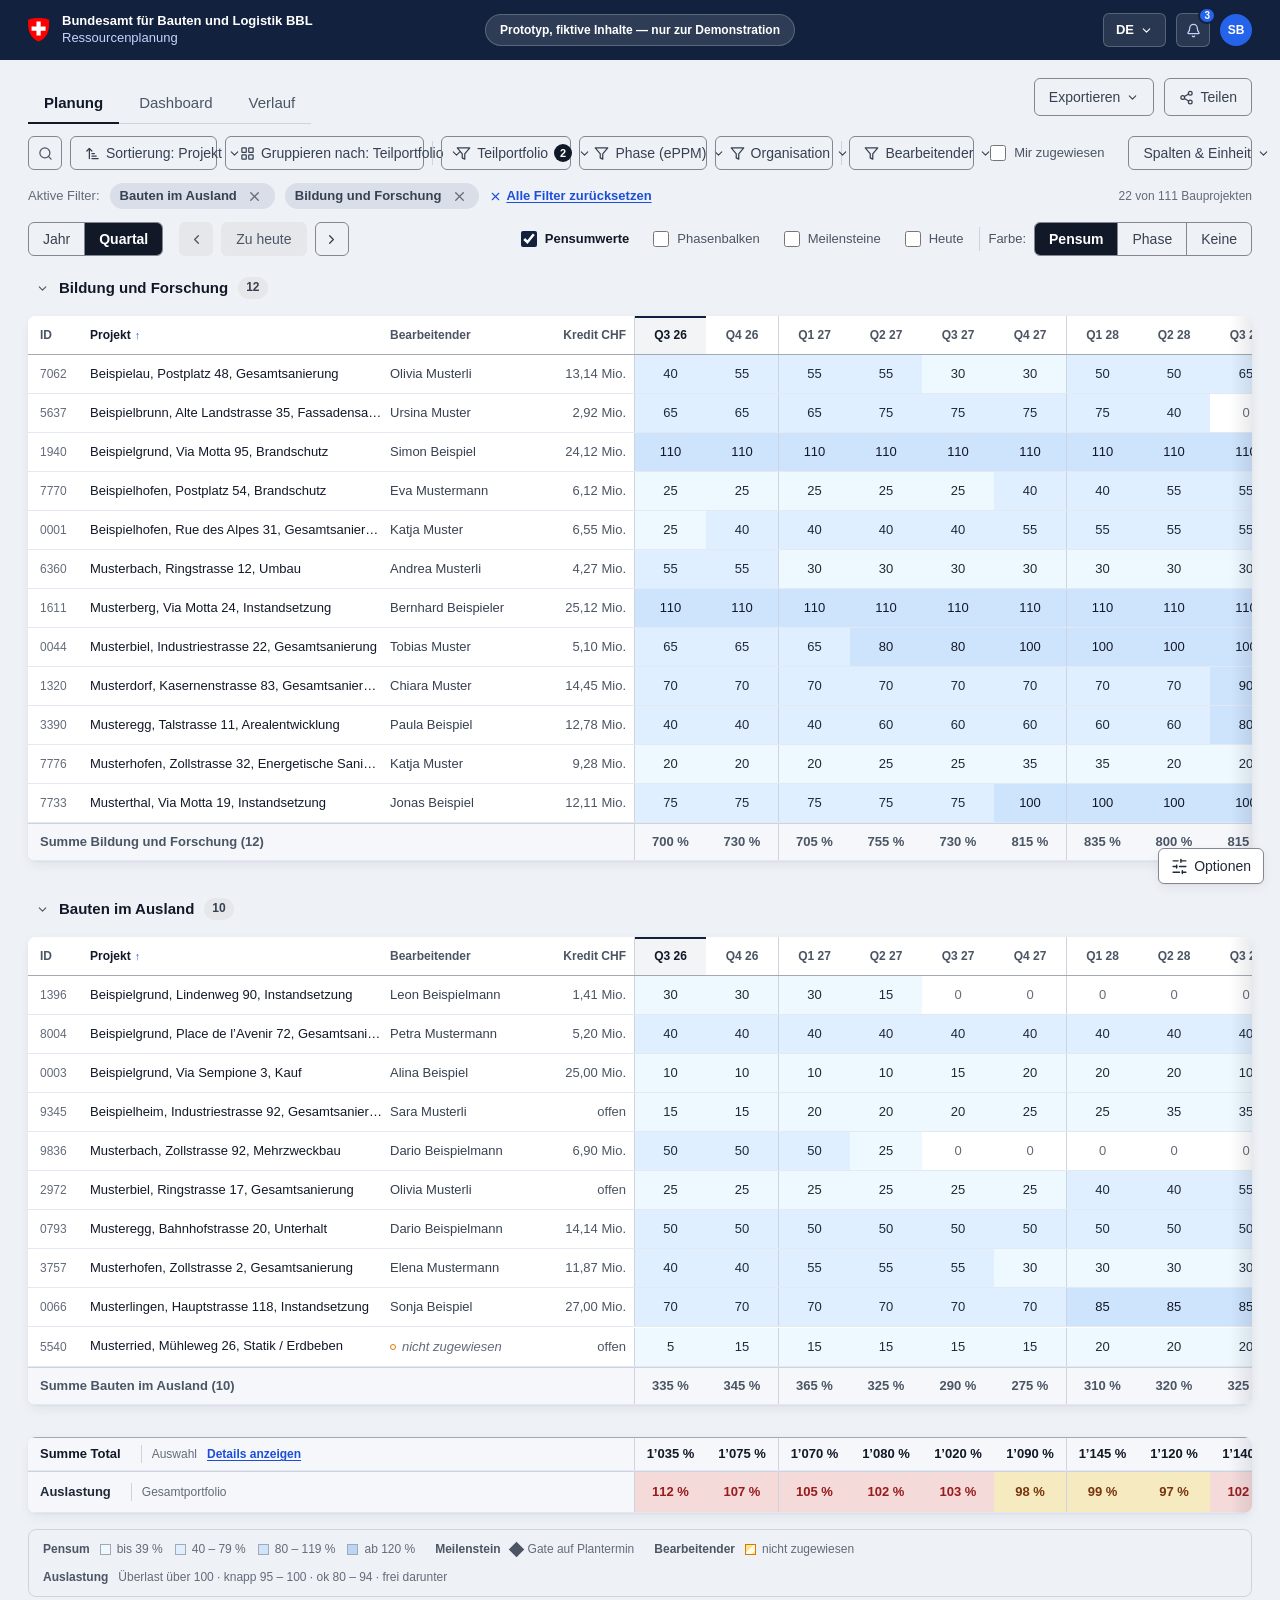
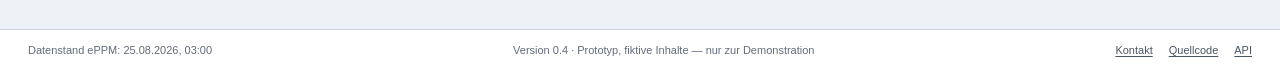
==== commit 52a124f1: "Update" ====
--- a/docs/wireframes/260829_Planung-kombiniert.html
+++ b/docs/wireframes/260829_Planung-kombiniert.html
@@ -1,8 +1,7 @@
 <!doctype html>
 <html lang="de" data-tab="overview" data-scale="quarter"
-      data-wf-colour="pensum" data-wf-gates="off" data-wf-phases="on" data-wf-labels="on" data-wf-values="on"
-      data-lab-pos="bottom" data-lab-fill="grund" data-wf-today="off" data-wf-unit="pct" data-wf-zeros="on"
-      style="--wf-lab-size: 11px; --wf-lab-h: 14px; --wf-lab-pad: 6px">
+      data-wf-colour="pensum" data-wf-gates="off" data-wf-phases="off" data-wf-values="on"
+      data-lab-pos="bottom" data-lab-fill="grau" data-heat-scale="blau" data-wf-options="off" data-wf-today="off" data-wf-unit="pct" data-wf-zeros="on">
 <head>
 <meta charset="utf-8">
 <meta name="viewport" content="width=device-width, initial-scale=1">
@@ -2887,56 +2886,38 @@
    Which of them is right is a question for the people who read this daily,
    which is why they are switches and not a decision. */
 
-/* Ohne — the application's own bar, on the ramp. */
 [data-lab-fill="transparent"] .wf-bar { background: rgb(255 255 255 / .72); }
-/* Schatten — separation by depth rather than by value. «Ohne» already read as
-   a lifted edge to the eye, because a 1.03:1 fill inside a 1px outline is what
-   a shadow looks like; this makes that deliberate. The border stays and turns
-   transparent so the geometry does not shift between modes. */
-[data-lab-fill="schatten"] .wf-bar {
-  background: var(--color-surface);
-  border-color: transparent;
-  box-shadow: 0 1px 2px rgb(17 24 39 / .22), 0 0 0 1px rgb(17 24 39 / .06);
-}
+/* Grau is the application's own bar fill, --color-bar-bg (steel-150), on the
+   cell as the Gantt draws it — no strip beneath, no translucency over. It is
+   the untreated look, kept as a candidate because it is the one the reader
+   already knows from the Termine tab. */
+[data-lab-fill="grau"] .wf-bar { background: var(--color-bar-bg); }
+/* grey-550, not grey-600: the palette's own note calls it «the lightest grey
+   that clears AA on white», which is exactly the brief — dark enough to carry
+   an 11px label in reverse (5.1:1), light enough that eighty-nine of them do
+   not take the page over. grey-600 measured 7.4:1 and read as a row of black
+   bands competing with the figures they sit under. */
+/* The outline has to be darker than the fill to be an outline at all: the
+   standard --color-bar-border is #76879f against a #636b7a body, which
+   measures 1.2:1 and reads as no border. grey-900 is the palette's black —
+   the same value --color-text-strong is set in, so nothing new is invented. */
 [data-lab-fill="invers"] .wf-bar {
-  background: var(--grey-600);
-  border-color: var(--grey-600);
+  background: var(--grey-550);
+  border-color: var(--grey-900);
   color: var(--color-text-inverse);
 }
-[data-lab-fill="linie"] .wf-bar {
-  background: none;
-  border: 0;
-  border-bottom: 2px solid var(--color-bar-border);
-  border-radius: 0;
-  align-items: flex-start;
-}
-
-/* ---- the band gets its own ground ----------------------------------------
-   Measured, because the eye was right but the reason was not obvious: the
-   bar's fill sits INSIDE the heat ramp. --color-bar-bg is #edf1f7 and the ramp
-   runs #f4f7fc → #c2d5ec, so the bar reads 1.03–1.15:1 against the cell it
-   lies on. Nothing but its 1px border separates them, which is why a screen
-   full of bars reads as a mesh of thin rectangles rather than as bars.
-
-   Plain white does not fix it either: white against heat-0 is 1.00:1 — the
-   cell already is white — and only 1.30:1 at heat-3.
-
-   So the two encodings stop sharing a ground. The heat fill is a background
-   COLOR; this is a background IMAGE painted over its lower strip in the
-   surface tone, exactly as tall as the band and following it to the top of the
-   row when the band moves. The numbers keep the ramp, the band gets white
-   under it at every heat step, and the bar reads by fill and border again. */
-[data-lab-fill="grund"] .pgrid .prow > .pcell--val {
-  background-image: linear-gradient(to top,
-    var(--color-surface) var(--wf-band-h), transparent var(--wf-band-h));
-}
-[data-lab-fill="grund"][data-lab-pos="top"] .pgrid .prow > .pcell--val {
-  background-image: linear-gradient(to bottom,
-    var(--color-surface) var(--wf-band-h), transparent var(--wf-band-h));
-}
-/* No band in a lane, no strip — and an edited cell is white all through. */
-[data-wf-phases="off"][data-wf-gates="off"] .pgrid .prow > .pcell--val,
-[data-wf-values="off"][data-wf-colour="none"] .pgrid .prow > .pcell--val { background-image: none; }
+
+/* ---- «Ohne» --------------------------------------------------------------
+   An opaque white bar, not a white strip painted behind a bar.
+
+   The strip came first and it worked — it answered the measurement that
+   --color-bar-bg sits inside the heat ramp and reads 1.03:1 against the cell.
+   But it was a full-width rectangle under a rounded bar, so at the first and
+   last corner of every chain the rounding cut the bar away and exposed it: a
+   white wedge against the blue cell above. Filling the bar itself leaves
+   nothing behind it that is not behind the rest of the cell, the corner shows
+   the heat like every other treatment, and it is what the name says. */
+[data-lab-fill="grund"] .wf-bar { background: var(--color-surface); }
 
 /* The band is positioned, not placed.
 
@@ -2950,26 +2931,65 @@
    stays on the axis when the Attribute menu adds or removes a column. Percent
    inside, because the quarter columns are minmax and stretch. */
 .pgrid .prow { position: relative; }
-/* How much of the row the band takes, in one place.
-
-   It is not a constant: 11px as a bare rule, taller when it carries a name,
-   and nothing at all once both the bars and the gates are switched off. The
-   ring around an edited cell has to yield exactly this much and no more, so
-   the two read the same variable rather than each carrying its own guess. */
-:root { --wf-band-h: 11px; }
-[data-wf-labels="on"] { --wf-band-h: var(--wf-lab-h, 16px); }
+/* ---- how the row divides itself -----------------------------------------
+   Two numbers, and everything else is arithmetic on them.
+
+   --wf-band-h  how tall the bar is: a bare rule at 11px, taller when it carries
+                a name, nothing at all once neither bars nor gates are drawn.
+   --wf-values-h  how much of the row the pensum figures claim: all of it bar
+                the band, or none of it when they are hidden.
+
+   Only these two lines test a state. The band, the bar, the figures, the strip
+   under the band and the ring around an edited cell all derive their geometry
+   from the pair, so a change to either moves everything together and there is
+   no combination of switches left to forget. An earlier version wrote each
+   arrangement out as its own rule — «values off and colour none centres the
+   band», «bars off and gates off recentres the number» — and every new switch
+   multiplied the ones already there. */
+:root {
+  --wf-band-h: 14px;          /* room for the sub-phase number, and no more */
+  --wf-lab-size: 10px;
+  --wf-lab-pad: 4px;
+  --wf-values-h: calc(100% - var(--wf-band-h));
+}
+
+/* With the figures gone the bar has the row to itself, and it is then the
+   application's own bar rather than a strip squeezed under a number: height,
+   type size and indent all come from the tokens the Gantt already uses.
+
+   One block, one state. These four were switches while the answer was open;
+   the answer is now that it depends on where the bar sits, which is a thing
+   the stylesheet can work out for itself. */
+[data-wf-values="off"] {
+  --wf-values-h: 0%;
+  --wf-band-h: var(--bar-height);
+  --wf-lab-size: var(--text-xs);
+  --wf-lab-pad: var(--space-4);
+}
+
 [data-wf-phases="off"][data-wf-gates="off"] { --wf-band-h: 0px; }
 
 .wf-band {
   position: absolute;
-  left: var(--sticky-w); right: 0; bottom: 1px;
-  height: var(--wf-band-h);
+  /* Flush with the row, not one pixel off it. The band used to sit at
+     bottom: 1px while the ground painted under it started at 0, so a 1px line
+     of that ground stayed visible below every bar — a pale sliver between the
+     bar and the row rule, in a different colour from both.
+
+     It takes whatever the figures do not, and centres the bar inside that.
+     With the figures on, what is left is exactly the bar's own height and the
+     bar sits at the foot of the row; with them off, what is left is the whole
+     row and the same rule centres it. No second arrangement to maintain. */
+  left: var(--sticky-w); right: 0;
+  top: var(--wf-values-h); bottom: 0;
+  display: flex; align-items: center;
   /* Under the frozen block (--z-frozen: 8), which must stay opaque over it. */
   z-index: var(--z-base);
   pointer-events: none;
 }
 .wf-bar {
-  position: absolute; top: 0; height: 100%;
+  position: absolute; top: 50%; transform: translateY(-50%);
+  height: var(--wf-band-h);
   display: flex; align-items: center;
   box-sizing: border-box;
   padding: 0 var(--wf-lab-pad, var(--space-4));
@@ -2977,9 +2997,13 @@
   /* The next phase starts where this one ends; one line, not two. */
   border-left: 0;
   border-radius: 0;
-  background: var(--color-bar-bg);
+  /* The phase tint is a value the bar may take, not a rule that competes for
+     its background. Written as a second background declaration it out-ranked
+     every fill strategy — «Invers» kept its white label and lost its dark
+     ground the moment «Farbe: Phase» came on. As a custom property it is the
+     default, and a strategy that names its own fill simply overrides it. */
+  background: var(--wf-bar-tint, var(--color-bar-bg));
   color: var(--color-text-body);
-  font-size: var(--text-xs);
   overflow: hidden;
 }
 .wf-bar.is-first {
@@ -2990,18 +3014,35 @@
 .wf-bar.is-first.is-last { border-radius: var(--radius-sm); }
 
 .wf-bar__label {
-  display: none; min-width: 0; flex: 0 1 auto;
+  display: block; min-width: 0; flex: 0 1 auto;
   white-space: nowrap; overflow: hidden; text-overflow: ellipsis;
-}
-
+  /* Room kept clear of a diamond — only while there is one. */
+  max-width: var(--wf-gate-clear, none);
+}
+[data-wf-gates="off"] .wf-bar__label { max-width: none; }
+
+/* No halo. The white ring was punched around the diamond back when it sat
+   directly on a phase bar and needed cutting out of it; the band has had its
+   own ground since, and the ring became a rim drawn on white against white —
+   a layer separated by a patch instead of by construction.
+
+   Measured where it now lands: 7.56:1 on the band's own ground, 6.67:1 on a
+   «Grund» bar, and comfortably clear on «Transparent», which only lightens
+   what is underneath. «Invers» is the one place a dark diamond can meet a dark
+   bar, so that is the one place the cut-out is kept. */
+/* The band is pointer-transparent so the cell under it stays clickable, and
+   the gates inherited that — all 42 title attributes were unreachable. The
+   diamond takes its own hits back; at 11px in a ~72px cell the cell keeps
+   effectively all of its own target area. */
 .wf-gate {
+  pointer-events: auto;
   position: absolute; top: 50%; margin-top: -5.5px;
   width: 11px; height: 11px;
   transform: rotate(45deg);
   background: var(--color-milestone);
-  box-shadow: 0 0 0 1.5px var(--color-surface);
   z-index: var(--z-label);
 }
+[data-lab-fill="invers"] .wf-gate { box-shadow: 0 0 0 1.5px var(--color-surface); }
 [data-wf-gates="off"] .wf-gate { display: none; }
 
 /* ---- the label, without a taller row -------------------------------------
@@ -3013,12 +3054,15 @@
    band takes the space that frees underneath — 16px, enough for the 11px name
    the Gantt uses. The row stays exactly as tall as the application's.
 
-   The number sits high whether the label is shown or not, so toggling moves
-   the band alone and nothing else on the row jumps. Which end of the row the
-   band takes is the option bar's to decide; the number goes to the other. */
-.pgrid .prow > .pcell--val { align-items: flex-start; padding-top: 3px; }
+   The figure is centred in what the band leaves rather than nudged off the
+   middle by a magic three pixels: pad the cell by the band's height and let
+   align-items do the arithmetic. Change the band and the figure re-centres. */
+.pgrid .prow > .pcell--val { align-items: center; padding-bottom: var(--wf-band-h); }
+[data-lab-pos="top"] .pgrid .prow > .pcell--val {
+  padding-bottom: 0; padding-top: var(--wf-band-h);
+}
+/* The option bar drives the size, so it is set once, here. */
 .wf-bar { line-height: 1; font-size: var(--wf-lab-size, var(--text-xs)); }
-[data-wf-labels="on"] .wf-bar__label { display: block; }
 
 /* ---- three layers, and only three --------------------------------------
    The switch hides the pensum VALUES: the figures in the rows, the totals that
@@ -3041,22 +3085,15 @@
 [data-wf-values="off"] .pgrid .prow--foot,
 [data-wf-values="off"] .pgrid .prow--load { display: none; }
 
-[data-wf-values="off"][data-wf-colour="none"] { --wf-band-h: var(--bar-height); }
-[data-wf-values="off"][data-wf-colour="none"] .wf-band {
-  top: 50%; bottom: auto; transform: translateY(-50%);
-}
-
-/* With nothing in the lane the number takes the middle of the cell back. */
-[data-wf-phases="off"][data-wf-gates="off"] .pgrid .prow > .pcell--val,
-[data-wf-values="off"][data-wf-colour="none"] .pgrid .prow > .pcell--val {
-  align-items: center; padding-top: 0; padding-bottom: 0;
-}
+
+
+
 
 [data-lab-pos="top"] .pgrid .prow > .pcell--val {
   align-items: flex-end; padding-top: 0; padding-bottom: 3px;
 }
-[data-lab-pos="top"] .wf-band { top: 1px; bottom: auto; }
-[data-wf-values="off"][data-wf-colour="none"][data-lab-pos="top"] .wf-band { top: 50%; }
+/* Mirrored: the figures take the other end and the band follows. */
+[data-lab-pos="top"] .wf-band { top: 0; bottom: var(--wf-values-h); }
 
 /* The bars go, the gates stay: the band is also what positions them, so it is
    the bar that hides and not the band it sits in. */
@@ -3102,53 +3139,187 @@
    a row stays in view while its label is being tuned. */
 .wf-optionbar {
   position: fixed; left: 0; right: 0; bottom: 0; z-index: 200;
-  display: flex; align-items: center; gap: var(--space-7); flex-wrap: wrap;
+  /* Two subjects, one line each: what the bar looks like, and what its label
+     says. Interleaved on one line the reader had to work out which control
+     belonged to which — «Bandhöhe» sat between «Schrift» and «Einzug». */
+  display: flex; flex-direction: column; gap: var(--space-4);
   padding: var(--space-5) var(--shell-pad-x);
+  padding-right: 52px;                       /* clear of the close button */
   background: var(--color-surface);
   border-top: var(--border-hairline) solid var(--color-border-emphasis);
   box-shadow: 0 -2px 8px rgb(17 24 39 / .06);
 }
+.wf-optionrow {
+  display: flex; align-items: center; gap: var(--space-7); flex-wrap: wrap;
+}
 .wf-optionbar__tag {
+  /* One width for both, so the rows read as a table rather than a list. */
+  flex: 0 0 auto; min-width: 104px;
   font-size: var(--text-sm); font-weight: var(--font-semibold);
-  color: var(--color-text-secondary); white-space: nowrap;
+  color: var(--color-text-strong); white-space: nowrap;
 }
 .wf-opt { display: flex; align-items: center; gap: var(--space-4); }
 .wf-opt > span { font-size: var(--text-sm); color: var(--color-text-secondary); white-space: nowrap; }
 .wf-opt .segmented button { min-width: 36px; }
-body { padding-bottom: 68px; }
-@media print { .wf-optionbar { display: none; } body { padding-bottom: 0; } }
+body { padding-bottom: 104px; }
+
+/* Put away and brought back. The instrument is the loudest thing on the page
+   and has nothing to do with the design under review, so it can be dismissed
+   while a screen is being read and recalled when it is being tuned. */
+.wf-optionbar__close {
+  position: absolute; top: var(--space-3); right: var(--space-4);
+  display: inline-flex; align-items: center; justify-content: center;
+  width: 28px; height: 28px;
+  border: 0; border-radius: var(--radius); background: none;
+  color: var(--color-text-muted); cursor: pointer;
+}
+.wf-optionbar__close:hover {
+  background: var(--color-surface-hover); color: var(--color-text-strong);
+}
+.wf-optionbar-show {
+  /* Where the bar was, so the way back is where it went. An unlabelled icon in
+     a corner is not a way back to anything: it wore the same #i-layout-grid
+     sprite as the «Gruppieren nach» trigger, so the one control the reviewer of
+     this wireframe most needs was both hidden and mislabelled. */
+  position: fixed; right: var(--space-8); bottom: var(--space-8); z-index: 210;
+  display: none; align-items: center; gap: var(--space-3);
+  height: 36px; padding: 0 var(--space-6);
+  font-size: var(--text-btn);
+  border: var(--border-hairline) solid var(--color-border-strong);
+  border-radius: var(--radius);
+  background: var(--color-surface); box-shadow: var(--shadow-raised);
+  color: var(--color-text-body); cursor: pointer;
+}
+.wf-optionbar-show:hover { background: var(--color-surface-hover); }
+[data-wf-options="off"] .wf-optionbar { display: none; }
+[data-wf-options="off"] .wf-optionbar-show { display: inline-flex; }
+[data-wf-options="off"] body { padding-bottom: 0; }
+@media print {
+  .wf-optionbar, .wf-optionbar-show { display: none; }
+  body { padding-bottom: 0; }
+}
+
+/* ---- three colour jobs on one surface -----------------------------------
+   The pensum ramp encodes a quantity, the phase tints encode a category, and
+   the phase bar's ground is structure that must never read as either. The
+   first and the third were colliding.
+
+   Measured in CIE Lab: the bar ground --color-bar-bg (steel-150) sat dE 2.2
+   from heat-1 and dE 2.6 from heat-2 — the same hue family, at a lightness
+   between the two. It was not a grey beside a blue ramp; it was a step of the
+   ramp, which is why a bar could read as a low pensum value.
+
+   Turning it grey does not fix it on its own: a plain neutral at the same
+   lightness measures dE 1.9 from heat-1, which is worse, because the bottom of
+   the ramp is itself all but colourless — heat-1 carries a chroma of 2.8. So
+   both ends move. The ramp keeps its hue and its lightness ladder and gains a
+   chroma floor; the ground becomes a true neutral. Chroma then separates them
+   at every step, instead of nothing separating them at two of the five:
+
+     ground to nearest ramp step   dE 2.2  ->  5.7
+     adjacent ramp steps           4.0 4.4 5.5 6.7  ->  5.7 6.0 6.5 6.8       */
+:root {
+  --heat-1-bg: #eef8ff;
+  --heat-2-bg: #dfefff;
+  --heat-3-bg: #cee4fd;
+  --heat-4-bg: #b9d6f6;
+  --color-bar-bg: #eeeeee;
+}
+
+/* ---- and what the ramp should be saying ---------------------------------
+   Blue reads the pensum as a size, which is what store.js means by «blue
+   encodes size only, never status»: these cells carry a project's demand, and
+   a project needing 130 % is a big project, not a troubled one. Status lives
+   on the Ampel and on the load rows, where a number can genuinely be too high.
+
+   That is an argument rather than a verdict, so both readings are here to be
+   tried. Each was built to the same four rules — lightness strictly
+   descending, so the order survives a mono print; every neighbouring pair at
+   least dE 6 apart under a deuteranope simulation; every step at least dE 5
+   from the bar ground; and nothing under 9:1 against the figure on it.
+
+   Warnung leaves the calm end alone and spends its colour at the threshold.
+   Ampel commits to the full signal. A first Ampel drawn from the status tokens
+   failed the second rule badly: its two greens measured dE 3.4 and 3.6 apart
+   for a deuteranope, which is no distinction at all. */
+[data-heat-scale="warnung"] {
+  --heat-3-bg: #efd5b1;      /* 80-120 % */
+  --heat-4-bg: #ffbab7;      /* 120 % +  */
+}
+[data-heat-scale="ampel"] {
+  --heat-1-bg: #eef6e7;
+  --heat-2-bg: #ddebd0;
+  --heat-3-bg: #efd5b1;
+  --heat-4-bg: #ffbab7;
+}
 
 /* ---- colour by phase instead of by pensum -------------------------------
-   The two families marked below have no token in the system; they are
-   invented here so the cost of this mode is visible rather than hidden. */
+   Every hex below comes from PHASE_TINTS; the note on that table says how the
+   palette is built and what it measures. */
 [data-wf-colour="phase"] {
-  --wf-phase-1: #eceff4;   /* neutral — has a token family              */
-  --wf-phase-2: #dbe8fa;   /* info    — has a token family              */
-  --wf-phase-3: #dcefe0;   /* ok      — has a token family              */
-  --wf-phase-4: #f7ead1;   /* warn    — has a token family              */
-  --wf-phase-5: #e6e0f5;   /* violet  — INVENTED, no token exists       */
-  --wf-phase-6: #d8eef2;   /* cyan    — INVENTED, no token exists       */
+  --wf-phase-11: #bae3e2;
+  --wf-phase-21: #cff1fa;
+  --wf-phase-22: #a7d3df;
+  --wf-phase-31: #d6eeff;
+  --wf-phase-32: #c3dff4;
+  --wf-phase-33: #afd0e7;
+  --wf-phase-41: #cfdcf6;
+  --wf-phase-51: #ede8ff;
+  --wf-phase-52: #ded8f2;
+  --wf-phase-53: #cfc8e6;
+  --wf-phase-61: #f9e5f8;
+  --wf-phase-62: #ebd5ea;
+  --wf-phase-63: #dec4dd;
 }
 [data-wf-colour="phase"] .pgrid .pcell--val { background-color: var(--color-surface); color: var(--color-text-body); }
-[data-wf-colour="phase"] .pgrid .pcell--val[data-wf-phase="1"] { background-color: var(--wf-phase-1); }
-[data-wf-colour="phase"] .pgrid .pcell--val[data-wf-phase="2"] { background-color: var(--wf-phase-2); }
-[data-wf-colour="phase"] .pgrid .pcell--val[data-wf-phase="3"] { background-color: var(--wf-phase-3); }
-[data-wf-colour="phase"] .pgrid .pcell--val[data-wf-phase="4"] { background-color: var(--wf-phase-4); }
-[data-wf-colour="phase"] .pgrid .pcell--val[data-wf-phase="5"] { background-color: var(--wf-phase-5); }
-[data-wf-colour="phase"] .pgrid .pcell--val[data-wf-phase="6"] { background-color: var(--wf-phase-6); }
-[data-wf-colour="phase"] .wf-bar[data-wf-phase="1"] { background: var(--wf-phase-1); }
-[data-wf-colour="phase"] .wf-bar[data-wf-phase="2"] { background: var(--wf-phase-2); }
-[data-wf-colour="phase"] .wf-bar[data-wf-phase="3"] { background: var(--wf-phase-3); }
-[data-wf-colour="phase"] .wf-bar[data-wf-phase="4"] { background: var(--wf-phase-4); }
-[data-wf-colour="phase"] .wf-bar[data-wf-phase="5"] { background: var(--wf-phase-5); }
-[data-wf-colour="phase"] .wf-bar[data-wf-phase="6"] { background: var(--wf-phase-6); }
+[data-wf-colour="phase"] .pgrid .pcell--val[data-wf-phase="11"] { background-color: var(--wf-phase-11); }
+[data-wf-colour="phase"] .pgrid .pcell--val[data-wf-phase="21"] { background-color: var(--wf-phase-21); }
+[data-wf-colour="phase"] .pgrid .pcell--val[data-wf-phase="22"] { background-color: var(--wf-phase-22); }
+[data-wf-colour="phase"] .pgrid .pcell--val[data-wf-phase="31"] { background-color: var(--wf-phase-31); }
+[data-wf-colour="phase"] .pgrid .pcell--val[data-wf-phase="32"] { background-color: var(--wf-phase-32); }
+[data-wf-colour="phase"] .pgrid .pcell--val[data-wf-phase="33"] { background-color: var(--wf-phase-33); }
+[data-wf-colour="phase"] .pgrid .pcell--val[data-wf-phase="41"] { background-color: var(--wf-phase-41); }
+[data-wf-colour="phase"] .pgrid .pcell--val[data-wf-phase="51"] { background-color: var(--wf-phase-51); }
+[data-wf-colour="phase"] .pgrid .pcell--val[data-wf-phase="52"] { background-color: var(--wf-phase-52); }
+[data-wf-colour="phase"] .pgrid .pcell--val[data-wf-phase="53"] { background-color: var(--wf-phase-53); }
+[data-wf-colour="phase"] .pgrid .pcell--val[data-wf-phase="61"] { background-color: var(--wf-phase-61); }
+[data-wf-colour="phase"] .pgrid .pcell--val[data-wf-phase="62"] { background-color: var(--wf-phase-62); }
+[data-wf-colour="phase"] .pgrid .pcell--val[data-wf-phase="63"] { background-color: var(--wf-phase-63); }
+[data-wf-colour="phase"] .wf-bar[data-wf-phase="11"] { --wf-bar-tint: var(--wf-phase-11); }
+[data-wf-colour="phase"] .wf-bar[data-wf-phase="21"] { --wf-bar-tint: var(--wf-phase-21); }
+[data-wf-colour="phase"] .wf-bar[data-wf-phase="22"] { --wf-bar-tint: var(--wf-phase-22); }
+[data-wf-colour="phase"] .wf-bar[data-wf-phase="31"] { --wf-bar-tint: var(--wf-phase-31); }
+[data-wf-colour="phase"] .wf-bar[data-wf-phase="32"] { --wf-bar-tint: var(--wf-phase-32); }
+[data-wf-colour="phase"] .wf-bar[data-wf-phase="33"] { --wf-bar-tint: var(--wf-phase-33); }
+[data-wf-colour="phase"] .wf-bar[data-wf-phase="41"] { --wf-bar-tint: var(--wf-phase-41); }
+[data-wf-colour="phase"] .wf-bar[data-wf-phase="51"] { --wf-bar-tint: var(--wf-phase-51); }
+[data-wf-colour="phase"] .wf-bar[data-wf-phase="52"] { --wf-bar-tint: var(--wf-phase-52); }
+[data-wf-colour="phase"] .wf-bar[data-wf-phase="53"] { --wf-bar-tint: var(--wf-phase-53); }
+[data-wf-colour="phase"] .wf-bar[data-wf-phase="61"] { --wf-bar-tint: var(--wf-phase-61); }
+[data-wf-colour="phase"] .wf-bar[data-wf-phase="62"] { --wf-bar-tint: var(--wf-phase-62); }
+[data-wf-colour="phase"] .wf-bar[data-wf-phase="63"] { --wf-bar-tint: var(--wf-phase-63); }
 /* The phase swatches share the cells' tints, so the key cannot drift. */
-.wf-swatch[data-wf-phase="1"] { background: #eceff4; }
-.wf-swatch[data-wf-phase="2"] { background: #dbe8fa; }
-.wf-swatch[data-wf-phase="3"] { background: #dcefe0; }
-.wf-swatch[data-wf-phase="4"] { background: #f7ead1; }
-.wf-swatch[data-wf-phase="5"] { background: #e6e0f5; }
-.wf-swatch[data-wf-phase="6"] { background: #d8eef2; }
+.wf-swatch[data-wf-phase="11"] { background: #bae3e2; }
+.wf-swatch[data-wf-phase="21"] { background: #cff1fa; }
+.wf-swatch[data-wf-phase="22"] { background: #a7d3df; }
+.wf-swatch[data-wf-phase="31"] { background: #d6eeff; }
+.wf-swatch[data-wf-phase="32"] { background: #c3dff4; }
+.wf-swatch[data-wf-phase="33"] { background: #afd0e7; }
+.wf-swatch[data-wf-phase="41"] { background: #cfdcf6; }
+.wf-swatch[data-wf-phase="51"] { background: #ede8ff; }
+.wf-swatch[data-wf-phase="52"] { background: #ded8f2; }
+.wf-swatch[data-wf-phase="53"] { background: #cfc8e6; }
+.wf-swatch[data-wf-phase="61"] { background: #f9e5f8; }
+.wf-swatch[data-wf-phase="62"] { background: #ebd5ea; }
+.wf-swatch[data-wf-phase="63"] { background: #dec4dd; }
+/* A main phase is one key and its sub-phases are the run of shades they are.
+   The swatches butt together and the set carries the single outline, so three
+   hairlines do not stack into a fence. */
+.wf-swatchset {
+  display: inline-flex; flex: 0 0 auto;
+  border: var(--border-hairline) solid var(--color-border-rule);
+}
+.wf-swatchset .legend__swatch { border: 0; }
 
 /* ---- no colour at all ---------------------------------------------------
    The third setting: the numbers alone, with the phase band and the gates
@@ -3165,11 +3336,45 @@
 [data-wf-colour="none"] [data-wf-legend] { display: none; }
 
 /* .timebar is justify-content: space-between, so a third group would otherwise
-   float in the middle of the bar. This keeps it against the nav group. */
+   float in the middle of the bar. This keeps it against the nav group.
+
+   The scale and the window arrows are one subject — where you are in time — and
+   with three groups and flex-wrap they could be split across two lines with the
+   visibility switches between them. Bound together they wrap as one. */
+.timebar__time { display: flex; align-items: center; gap: var(--space-8); }
 .wf-viewgroup { margin-left: auto; }
 
-/* Named, because «Pensum | Phase | keine» does not say what it colours. The
-   register is the toolbar checkbox label's, so the two read as one row. */
+/*
+ * The group is 720px of checkboxes and segments, and .timebar wraps its groups
+ * but cannot shrink one below its own content: on a 390px screen it stood 346px
+ * past the window and took the whole page into a horizontal scroll — the
+ * application itself overflows by nothing at any width, so this was the
+ * wireframe losing a property the thing it is modelling has.
+ *
+ * The fix is the application's own, lifted from .toolbar at this breakpoint:
+ * one row that scrolls sideways, with the scrollbar hidden and every control
+ * kept at its natural width. The option bar's rows get it too, since it can be
+ * opened here as well.
+ */
+@media (max-width: 700px) {
+  .wf-viewgroup, .wf-optionrow {
+    flex-wrap: nowrap; overflow-x: auto; scrollbar-width: none;
+    max-width: 100%;
+  }
+  .wf-viewgroup::-webkit-scrollbar,
+  .wf-optionrow::-webkit-scrollbar { width: 0; height: 0; }
+  .wf-viewgroup > *, .wf-optionrow > * { flex: 0 0 auto; }
+  .wf-viewgroup { margin-left: 0; }
+}
+
+/* Named, because «Pensum | Phase | keine» does not say what it colours, and
+   named the way the toolbar names things: «Sortierung: Projekt» is the clearest
+   control in the application, so every labelled control here reads the same —
+   subject, colon, then the state. A dropdown has to print its value because it
+   is otherwise hidden; a segmented control shows it as the pressed segment. The
+   colon is what makes the two scan alike.
+
+   The register is the toolbar checkbox label's, so the two read as one row. */
 .wf-viewlabel {
   font-size: var(--text-base);
   color: var(--color-text-secondary);
@@ -3245,17 +3450,18 @@
 .pgrid .pcell--val.is-editing { z-index: var(--z-raised); }
 [data-lab-fill] .pgrid .prow > .pcell--val.is-editing {
   background-color: transparent;
+  background-image: linear-gradient(to bottom,
+    var(--color-surface) var(--wf-values-h), transparent var(--wf-values-h));
+}
+[data-lab-fill][data-lab-pos="top"] .pgrid .prow > .pcell--val.is-editing {
   background-image: linear-gradient(to top,
-    transparent var(--wf-band-h), var(--color-surface) var(--wf-band-h));
-}
-[data-lab-fill][data-lab-pos="top"] .pgrid .prow > .pcell--val.is-editing {
-  background-image: linear-gradient(to bottom,
-    transparent var(--wf-band-h), var(--color-surface) var(--wf-band-h));
+    var(--color-surface) var(--wf-values-h), transparent var(--wf-values-h));
 }
 .pgrid .pcell--val.is-editing::after { bottom: var(--wf-band-h); }
 [data-lab-pos="top"] .pgrid .pcell--val.is-editing::after {
   top: var(--wf-band-h); bottom: 0;
 }
+[data-wf-values="off"] .pgrid .pcell--val.is-editing::after { inset: 0; }
 
 /* The picker marks its cell the same way. That one is frozen and has no band
    under it, so the ring takes the whole cell — and has to out-rank the rest of
@@ -3293,16 +3499,16 @@
   <path d="M11 4h10"></path>
   <path d="M11 8h7"></path>
   <path d="M11 12h4"></path></symbol><symbol id="i-arrow-right" viewBox="0 0 24 24" fill="none" stroke="currentColor" stroke-width="2" stroke-linecap="round" stroke-linejoin="round"><path d="M5 12h14"></path>
-  <path d="m12 5 7 7-7 7"></path></symbol><symbol id="i-check" viewBox="0 0 24 24" fill="none" stroke="currentColor" stroke-width="2" stroke-linecap="round" stroke-linejoin="round"><path d="M20 6 9 17l-5-5"></path></symbol><symbol id="i-arrow-up-narrow-wide" viewBox="0 0 24 24" fill="none" stroke="currentColor" stroke-width="2" stroke-linecap="round" stroke-linejoin="round"><path d="m3 8 4-4 4 4"></path>
+  <path d="m12 5 7 7-7 7"></path></symbol><symbol id="i-arrow-up-narrow-wide" viewBox="0 0 24 24" fill="none" stroke="currentColor" stroke-width="2" stroke-linecap="round" stroke-linejoin="round"><path d="m3 8 4-4 4 4"></path>
   <path d="M7 4v16"></path>
   <path d="M11 12h4"></path>
   <path d="M11 16h7"></path>
-  <path d="M11 20h10"></path></symbol><symbol id="i-chevron-down" viewBox="0 0 24 24" fill="none" stroke="currentColor" stroke-width="2" stroke-linecap="round" stroke-linejoin="round"><path d="m6 9 6 6 6-6"></path></symbol><symbol id="i-bell" viewBox="0 0 24 24" fill="none" stroke="currentColor" stroke-width="2" stroke-linecap="round" stroke-linejoin="round"><path d="M10.268 21a2 2 0 0 0 3.464 0"></path>
-  <path d="M3.262 15.326A1 1 0 0 0 4 17h16a1 1 0 0 0 .74-1.673C19.41 13.956 18 12.499 18 8A6 6 0 0 0 6 8c0 4.499-1.411 5.956-2.738 7.326"></path></symbol><symbol id="i-chevron-left" viewBox="0 0 24 24" fill="none" stroke="currentColor" stroke-width="2" stroke-linecap="round" stroke-linejoin="round"><path d="m15 18-6-6 6-6"></path></symbol><symbol id="i-chevron-right" viewBox="0 0 24 24" fill="none" stroke="currentColor" stroke-width="2" stroke-linecap="round" stroke-linejoin="round"><path d="m9 18 6-6-6-6"></path></symbol><symbol id="i-download" viewBox="0 0 24 24" fill="none" stroke="currentColor" stroke-width="2" stroke-linecap="round" stroke-linejoin="round"><path d="M12 15V3"></path>
+  <path d="M11 20h10"></path></symbol><symbol id="i-bell" viewBox="0 0 24 24" fill="none" stroke="currentColor" stroke-width="2" stroke-linecap="round" stroke-linejoin="round"><path d="M10.268 21a2 2 0 0 0 3.464 0"></path>
+  <path d="M3.262 15.326A1 1 0 0 0 4 17h16a1 1 0 0 0 .74-1.673C19.41 13.956 18 12.499 18 8A6 6 0 0 0 6 8c0 4.499-1.411 5.956-2.738 7.326"></path></symbol><symbol id="i-check" viewBox="0 0 24 24" fill="none" stroke="currentColor" stroke-width="2" stroke-linecap="round" stroke-linejoin="round"><path d="M20 6 9 17l-5-5"></path></symbol><symbol id="i-chevron-down" viewBox="0 0 24 24" fill="none" stroke="currentColor" stroke-width="2" stroke-linecap="round" stroke-linejoin="round"><path d="m6 9 6 6 6-6"></path></symbol><symbol id="i-chevron-left" viewBox="0 0 24 24" fill="none" stroke="currentColor" stroke-width="2" stroke-linecap="round" stroke-linejoin="round"><path d="m15 18-6-6 6-6"></path></symbol><symbol id="i-chevron-right" viewBox="0 0 24 24" fill="none" stroke="currentColor" stroke-width="2" stroke-linecap="round" stroke-linejoin="round"><path d="m9 18 6-6-6-6"></path></symbol><symbol id="i-download" viewBox="0 0 24 24" fill="none" stroke="currentColor" stroke-width="2" stroke-linecap="round" stroke-linejoin="round"><path d="M12 15V3"></path>
   <path d="M21 15v4a2 2 0 0 1-2 2H5a2 2 0 0 1-2-2v-4"></path>
   <path d="m7 10 5 5 5-5"></path></symbol><symbol id="i-ellipsis-vertical" viewBox="0 0 24 24" fill="none" stroke="currentColor" stroke-width="2" stroke-linecap="round" stroke-linejoin="round"><circle cx="12" cy="12" r="1"></circle>
   <circle cx="12" cy="5" r="1"></circle>
-  <circle cx="12" cy="19" r="1"></circle></symbol><symbol id="i-external-link" viewBox="0 0 24 24" fill="none" stroke="currentColor" stroke-width="2" stroke-linecap="round" stroke-linejoin="round"><path d="M15 3h6v6"></path>
+  <circle cx="12" cy="19" r="1"></circle></symbol><symbol id="i-funnel" viewBox="0 0 24 24" fill="none" stroke="currentColor" stroke-width="2" stroke-linecap="round" stroke-linejoin="round"><polygon points="22 3 2 3 10 12.46 10 19 14 21 14 12.46 22 3"></polygon></symbol><symbol id="i-external-link" viewBox="0 0 24 24" fill="none" stroke="currentColor" stroke-width="2" stroke-linecap="round" stroke-linejoin="round"><path d="M15 3h6v6"></path>
   <path d="M10 14 21 3"></path>
   <path d="M18 13v6a2 2 0 0 1-2 2H5a2 2 0 0 1-2-2V8a2 2 0 0 1 2-2h6"></path></symbol><symbol id="i-info" viewBox="0 0 24 24" fill="none" stroke="currentColor" stroke-width="2" stroke-linecap="round" stroke-linejoin="round"><circle cx="12" cy="12" r="10"></circle>
   <path d="M12 16v-4"></path>
@@ -3316,7 +3522,15 @@
   <circle cx="6" cy="12" r="3"></circle>
   <circle cx="18" cy="19" r="3"></circle>
   <line x1="8.59" x2="15.42" y1="13.51" y2="17.49"></line>
-  <line x1="15.41" x2="8.59" y1="6.51" y2="10.49"></line></symbol><symbol id="i-triangle-alert" viewBox="0 0 24 24" fill="none" stroke="currentColor" stroke-width="2" stroke-linecap="round" stroke-linejoin="round"><path d="m21.73 18-8-14a2 2 0 0 0-3.48 0l-8 14A2 2 0 0 0 4 21h16a2 2 0 0 0 1.73-3"></path>
+  <line x1="15.41" x2="8.59" y1="6.51" y2="10.49"></line></symbol><symbol id="i-sliders-horizontal" viewBox="0 0 24 24" fill="none" stroke="currentColor" stroke-width="2" stroke-linecap="round" stroke-linejoin="round"><line x1="21" x2="14" y1="4" y2="4"></line>
+  <line x1="10" x2="3" y1="4" y2="4"></line>
+  <line x1="21" x2="12" y1="12" y2="12"></line>
+  <line x1="8" x2="3" y1="12" y2="12"></line>
+  <line x1="21" x2="16" y1="20" y2="20"></line>
+  <line x1="12" x2="3" y1="20" y2="20"></line>
+  <line x1="14" x2="14" y1="2" y2="6"></line>
+  <line x1="8" x2="8" y1="10" y2="14"></line>
+  <line x1="16" x2="16" y1="18" y2="22"></line></symbol><symbol id="i-triangle-alert" viewBox="0 0 24 24" fill="none" stroke="currentColor" stroke-width="2" stroke-linecap="round" stroke-linejoin="round"><path d="m21.73 18-8-14a2 2 0 0 0-3.48 0l-8 14A2 2 0 0 0 4 21h16a2 2 0 0 0 1.73-3"></path>
   <path d="M12 9v4"></path>
   <path d="M12 17h.01"></path></symbol><symbol id="i-x" viewBox="0 0 24 24" fill="none" stroke="currentColor" stroke-width="2" stroke-linecap="round" stroke-linejoin="round"><path d="M18 6 6 18"></path>
   <path d="m6 6 12 12"></path></symbol></svg>
@@ -3392,21 +3606,21 @@
 
     <div class="dd " data-menu="portfolio">
     <button type="button" class="btn " data-act="menu" data-val="portfolio" aria-expanded="false" aria-haspopup="menu">
-      Teilportfolio<span class="badge-count">2</span><svg class="icon " width="13" height="13" aria-hidden="true"><use href="#i-chevron-down"></use></svg>
+      <svg class="icon " width="15" height="15" aria-hidden="true"><use href="#i-funnel"></use></svg>Teilportfolio<span class="badge-count">2</span><svg class="icon " width="13" height="13" aria-hidden="true"><use href="#i-chevron-down"></use></svg>
     </button>
     
   </div>
 
     <div class="dd " data-menu="phase">
     <button type="button" class="btn " data-act="menu" data-val="phase" aria-expanded="false" aria-haspopup="menu">
-      Phase<svg class="icon " width="13" height="13" aria-hidden="true"><use href="#i-chevron-down"></use></svg>
+      <svg class="icon " width="15" height="15" aria-hidden="true"><use href="#i-funnel"></use></svg>Phase (ePPM)<svg class="icon " width="13" height="13" aria-hidden="true"><use href="#i-chevron-down"></use></svg>
     </button>
     
   </div>
 
     <div class="dd " data-menu="organisation">
     <button type="button" class="btn " data-act="menu" data-val="organisation" aria-expanded="false" aria-haspopup="menu">
-      Organisation<svg class="icon " width="13" height="13" aria-hidden="true"><use href="#i-chevron-down"></use></svg>
+      <svg class="icon " width="15" height="15" aria-hidden="true"><use href="#i-funnel"></use></svg>Organisation<svg class="icon " width="13" height="13" aria-hidden="true"><use href="#i-chevron-down"></use></svg>
     </button>
     
   </div>
@@ -3415,7 +3629,7 @@
 
     <div class="dd " data-menu="lead">
     <button type="button" class="btn " data-act="menu" data-val="lead" aria-expanded="false" aria-haspopup="menu">
-      Bearbeitender<svg class="icon " width="13" height="13" aria-hidden="true"><use href="#i-chevron-down"></use></svg>
+      <svg class="icon " width="15" height="15" aria-hidden="true"><use href="#i-funnel"></use></svg>Bearbeitender<svg class="icon " width="13" height="13" aria-hidden="true"><use href="#i-chevron-down"></use></svg>
     </button>
     
   </div>
@@ -3441,23 +3655,23 @@
     <span class="filterbar__count">22 von 111 Bauprojekten</span>
   </div>
       <div class="timebar">
-    <div class="timebar__group">
+    <div class="timebar__time"><div class="timebar__group">
       <div class="segmented" role="group">
     <button type="button" class="" aria-pressed="false" data-act="scale" data-val="year">Jahr</button><button type="button" class="is-on" aria-pressed="true" data-act="scale" data-val="quarter">Quartal</button>
   </div>
-    </div>
-    <div class="timebar__group timebar__nav">
+    </div><div class="timebar__group timebar__nav">
       <button type="button" class="btn btn--square" data-act="period" data-val="-1" disabled="" aria-label="Zurück"><svg class="icon " width="15" height="15" aria-hidden="true"><use href="#i-chevron-left"></use></svg></button>
-      <button type="button" class="btn" data-act="period" data-val="today" disabled="">Heute</button>
+      <button type="button" class="btn" data-act="period" data-val="today" disabled="">Zu heute</button>
       <button type="button" class="btn btn--square" data-act="period" data-val="1" aria-label="Weiter"><svg class="icon " width="15" height="15" aria-hidden="true"><use href="#i-chevron-right"></use></svg></button>
-    </div>
+    </div></div>
+    
   <div class="timebar__group wf-viewgroup">
     <label class="toolbar__check"><input type="checkbox" checked="" data-wf="values"><span>Pensumwerte</span></label>
-    <label class="toolbar__check"><input type="checkbox" checked="" data-wf="phases"><span>Phasenbalken</span></label>
+    <label class="toolbar__check"><input type="checkbox" data-wf="phases"><span>Phasenbalken</span></label>
     <label class="toolbar__check"><input type="checkbox" data-wf="gates"><span>Meilensteine</span></label>
+    <label class="toolbar__check"><input type="checkbox" data-wf="today"><span>Heute</span></label>
     <span class="toolbar__sep" aria-hidden="true"></span>
-    <label class="toolbar__check"><input type="checkbox" data-wf="today"><span>Heute</span></label>
-    <span class="wf-viewlabel" id="wf-colour-label">Farbe</span>
+    <span class="wf-viewlabel" id="wf-colour-label">Farbe:</span>
     <div class="segmented" role="group" aria-labelledby="wf-colour-label">
       <button type="button" class="is-on" aria-pressed="true" data-wf="colour" data-val="pensum">Pensum</button>
       <button type="button" aria-pressed="false" data-wf="colour" data-val="phase">Phase</button>
@@ -3508,7 +3722,7 @@
     </button>
   </span>
       <span class="pcell--text pcell--num pcell--period is-today is-yearstart " style="">
-    <button type="button" class="sorthead" data-act="sort-col" data-val="q0" title="Heute, 25.08.2026 — laufendes Quartal, gesperrt" aria-label="Sortieren nach Q3 26">
+    <button type="button" class="sorthead" data-act="sort-col" data-val="q0" title="Heute, 25.08.2026 — laufendes Quartal" aria-label="Sortieren nach Q3 26">
       <span class="sorthead__label">Q3 26</span>
       <span class="sorthead__dir" aria-hidden="true"></span>
     </button>
@@ -3592,460 +3806,460 @@
     </div><div class="prow" style="grid-template-columns:62px 460px 152px 132px 110px 112px repeat(16, minmax(72px, 96px))" data-row="0">
     <span class="pcell pcell--id   is-frozen" style="left:0px" data-wf-col="id">7062</span><span class="pcell pcell--title   is-frozen" style="left:62px" data-wf-col="title"><button type="button" class="prow__title" data-act="open-project" data-val="pr195" title="Beispielau, Postplatz 48, Gesamtsanierung">Beispielau, Postplatz 48, Gesamtsanierung</button></span><span class="pcell pcell--phase   is-frozen" style="left:522px" data-wf-col="phase">31 Vorprojekt</span><span class="pcell pcell--lead   is-frozen" style="left:674px" data-wf-col="lead"><button type="button" class="leadbtn" data-act="assign" data-val="pr195" title="Bearbeitenden zuweisen">Olivia Musterli</button></span><span class="pcell pcell--text   is-frozen" style="left:806px" data-wf-col="portfolio">Bildung und Forschung</span><span class="pcell pcell--credit align-end  is-frozen is-frozen-last" style="left:916px" data-wf-col="credit">13,14 Mio.</span>
 
-    <button type="button" class="pcell pcell--val heat-2 is-warn   is-yearstart" data-act="cell" data-val="pr195" data-q="0" data-fk="cell:pr195:0" aria-label="Beispielau, Postplatz 48, Gesamtsanierung · Olivia Musterli, Q3/2026: 0,40 FTE — Person über 100 % belegt, Überlast" title="Beispielau, Postplatz 48, Gesamtsanierung · Olivia Musterli, Q3/2026: 0,40 FTE — Person über 100 % belegt, Überlast" data-wf-phase="3" data-wf-pct="40" data-wf-fte="0,40">
+    <button type="button" class="pcell pcell--val heat-2 is-warn   is-yearstart" data-act="cell" data-val="pr195" data-q="0" data-fk="cell:pr195:0" aria-label="Beispielau, Postplatz 48, Gesamtsanierung · Olivia Musterli, Q3/2026: 0,40 FTE — Person über 100 % belegt, Überlast" title="Beispielau, Postplatz 48, Gesamtsanierung · Olivia Musterli, Q3/2026: 0,40 FTE — Person über 100 % belegt, Überlast" data-wf-phase="31" data-wf-pct="40" data-wf-fte="0,40" data-wf-title-pct="Beispielau, Postplatz 48, Gesamtsanierung · Olivia Musterli, Q3/2026: 40 % — Person über 100 % belegt, Überlast" data-wf-title-fte="Beispielau, Postplatz 48, Gesamtsanierung · Olivia Musterli, Q3/2026: 0,40 FTE — Person über 100 % belegt, Überlast">
         <span class="cellv">0,40</span>
-      </button><button type="button" class="pcell pcell--val heat-2 is-warn   " data-act="cell" data-val="pr195" data-q="1" data-fk="cell:pr195:1" aria-label="Beispielau, Postplatz 48, Gesamtsanierung · Olivia Musterli, Q4/2026: 0,55 FTE — Person über 100 % belegt, Überlast" title="Beispielau, Postplatz 48, Gesamtsanierung · Olivia Musterli, Q4/2026: 0,55 FTE — Person über 100 % belegt, Überlast" data-wf-phase="3" data-wf-pct="55" data-wf-fte="0,55">
+      </button><button type="button" class="pcell pcell--val heat-2 is-warn   " data-act="cell" data-val="pr195" data-q="1" data-fk="cell:pr195:1" aria-label="Beispielau, Postplatz 48, Gesamtsanierung · Olivia Musterli, Q4/2026: 0,55 FTE — Person über 100 % belegt, Überlast" title="Beispielau, Postplatz 48, Gesamtsanierung · Olivia Musterli, Q4/2026: 0,55 FTE — Person über 100 % belegt, Überlast" data-wf-phase="32" data-wf-pct="55" data-wf-fte="0,55" data-wf-title-pct="Beispielau, Postplatz 48, Gesamtsanierung · Olivia Musterli, Q4/2026: 55 % — Person über 100 % belegt, Überlast" data-wf-title-fte="Beispielau, Postplatz 48, Gesamtsanierung · Olivia Musterli, Q4/2026: 0,55 FTE — Person über 100 % belegt, Überlast">
         <span class="cellv">0,55</span>
-      </button><button type="button" class="pcell pcell--val heat-2 is-warn   is-yearstart" data-act="cell" data-val="pr195" data-q="2" data-fk="cell:pr195:2" aria-label="Beispielau, Postplatz 48, Gesamtsanierung · Olivia Musterli, Q1/2027: 0,55 FTE — Person über 100 % belegt, Überlast" title="Beispielau, Postplatz 48, Gesamtsanierung · Olivia Musterli, Q1/2027: 0,55 FTE — Person über 100 % belegt, Überlast" data-wf-phase="3" data-wf-pct="55" data-wf-fte="0,55">
+      </button><button type="button" class="pcell pcell--val heat-2 is-warn   is-yearstart" data-act="cell" data-val="pr195" data-q="2" data-fk="cell:pr195:2" aria-label="Beispielau, Postplatz 48, Gesamtsanierung · Olivia Musterli, Q1/2027: 0,55 FTE — Person über 100 % belegt, Überlast" title="Beispielau, Postplatz 48, Gesamtsanierung · Olivia Musterli, Q1/2027: 0,55 FTE — Person über 100 % belegt, Überlast" data-wf-phase="32" data-wf-pct="55" data-wf-fte="0,55" data-wf-title-pct="Beispielau, Postplatz 48, Gesamtsanierung · Olivia Musterli, Q1/2027: 55 % — Person über 100 % belegt, Überlast" data-wf-title-fte="Beispielau, Postplatz 48, Gesamtsanierung · Olivia Musterli, Q1/2027: 0,55 FTE — Person über 100 % belegt, Überlast">
         <span class="cellv">0,55</span>
-      </button><button type="button" class="pcell pcell--val heat-2 is-warn   " data-act="cell" data-val="pr195" data-q="3" data-fk="cell:pr195:3" aria-label="Beispielau, Postplatz 48, Gesamtsanierung · Olivia Musterli, Q2/2027: 0,55 FTE — Person über 100 % belegt, Überlast" title="Beispielau, Postplatz 48, Gesamtsanierung · Olivia Musterli, Q2/2027: 0,55 FTE — Person über 100 % belegt, Überlast" data-wf-phase="3" data-wf-pct="55" data-wf-fte="0,55">
+      </button><button type="button" class="pcell pcell--val heat-2 is-warn   " data-act="cell" data-val="pr195" data-q="3" data-fk="cell:pr195:3" aria-label="Beispielau, Postplatz 48, Gesamtsanierung · Olivia Musterli, Q2/2027: 0,55 FTE — Person über 100 % belegt, Überlast" title="Beispielau, Postplatz 48, Gesamtsanierung · Olivia Musterli, Q2/2027: 0,55 FTE — Person über 100 % belegt, Überlast" data-wf-phase="32" data-wf-pct="55" data-wf-fte="0,55" data-wf-title-pct="Beispielau, Postplatz 48, Gesamtsanierung · Olivia Musterli, Q2/2027: 55 % — Person über 100 % belegt, Überlast" data-wf-title-fte="Beispielau, Postplatz 48, Gesamtsanierung · Olivia Musterli, Q2/2027: 0,55 FTE — Person über 100 % belegt, Überlast">
         <span class="cellv">0,55</span>
-      </button><button type="button" class="pcell pcell--val heat-1 is-warn   " data-act="cell" data-val="pr195" data-q="4" data-fk="cell:pr195:4" aria-label="Beispielau, Postplatz 48, Gesamtsanierung · Olivia Musterli, Q3/2027: 0,30 FTE — Person über 100 % belegt, Überlast" title="Beispielau, Postplatz 48, Gesamtsanierung · Olivia Musterli, Q3/2027: 0,30 FTE — Person über 100 % belegt, Überlast" data-wf-phase="3" data-wf-pct="30" data-wf-fte="0,30">
+      </button><button type="button" class="pcell pcell--val heat-1 is-warn   " data-act="cell" data-val="pr195" data-q="4" data-fk="cell:pr195:4" aria-label="Beispielau, Postplatz 48, Gesamtsanierung · Olivia Musterli, Q3/2027: 0,30 FTE — Person über 100 % belegt, Überlast" title="Beispielau, Postplatz 48, Gesamtsanierung · Olivia Musterli, Q3/2027: 0,30 FTE — Person über 100 % belegt, Überlast" data-wf-phase="33" data-wf-pct="30" data-wf-fte="0,30" data-wf-title-pct="Beispielau, Postplatz 48, Gesamtsanierung · Olivia Musterli, Q3/2027: 30 % — Person über 100 % belegt, Überlast" data-wf-title-fte="Beispielau, Postplatz 48, Gesamtsanierung · Olivia Musterli, Q3/2027: 0,30 FTE — Person über 100 % belegt, Überlast">
         <span class="cellv">0,30</span>
-      </button><button type="button" class="pcell pcell--val heat-1 is-warn   " data-act="cell" data-val="pr195" data-q="5" data-fk="cell:pr195:5" aria-label="Beispielau, Postplatz 48, Gesamtsanierung · Olivia Musterli, Q4/2027: 0,30 FTE — Person über 100 % belegt, Überlast" title="Beispielau, Postplatz 48, Gesamtsanierung · Olivia Musterli, Q4/2027: 0,30 FTE — Person über 100 % belegt, Überlast" data-wf-phase="3" data-wf-pct="30" data-wf-fte="0,30">
+      </button><button type="button" class="pcell pcell--val heat-1 is-warn   " data-act="cell" data-val="pr195" data-q="5" data-fk="cell:pr195:5" aria-label="Beispielau, Postplatz 48, Gesamtsanierung · Olivia Musterli, Q4/2027: 0,30 FTE — Person über 100 % belegt, Überlast" title="Beispielau, Postplatz 48, Gesamtsanierung · Olivia Musterli, Q4/2027: 0,30 FTE — Person über 100 % belegt, Überlast" data-wf-phase="33" data-wf-pct="30" data-wf-fte="0,30" data-wf-title-pct="Beispielau, Postplatz 48, Gesamtsanierung · Olivia Musterli, Q4/2027: 30 % — Person über 100 % belegt, Überlast" data-wf-title-fte="Beispielau, Postplatz 48, Gesamtsanierung · Olivia Musterli, Q4/2027: 0,30 FTE — Person über 100 % belegt, Überlast">
         <span class="cellv">0,30</span>
-      </button><button type="button" class="pcell pcell--val heat-2 is-warn   is-yearstart" data-act="cell" data-val="pr195" data-q="6" data-fk="cell:pr195:6" aria-label="Beispielau, Postplatz 48, Gesamtsanierung · Olivia Musterli, Q1/2028: 0,50 FTE — Person über 100 % belegt, Überlast" title="Beispielau, Postplatz 48, Gesamtsanierung · Olivia Musterli, Q1/2028: 0,50 FTE — Person über 100 % belegt, Überlast" data-wf-phase="4" data-wf-pct="50" data-wf-fte="0,50">
+      </button><button type="button" class="pcell pcell--val heat-2 is-warn   is-yearstart" data-act="cell" data-val="pr195" data-q="6" data-fk="cell:pr195:6" aria-label="Beispielau, Postplatz 48, Gesamtsanierung · Olivia Musterli, Q1/2028: 0,50 FTE — Person über 100 % belegt, Überlast" title="Beispielau, Postplatz 48, Gesamtsanierung · Olivia Musterli, Q1/2028: 0,50 FTE — Person über 100 % belegt, Überlast" data-wf-phase="41" data-wf-pct="50" data-wf-fte="0,50" data-wf-title-pct="Beispielau, Postplatz 48, Gesamtsanierung · Olivia Musterli, Q1/2028: 50 % — Person über 100 % belegt, Überlast" data-wf-title-fte="Beispielau, Postplatz 48, Gesamtsanierung · Olivia Musterli, Q1/2028: 0,50 FTE — Person über 100 % belegt, Überlast">
         <span class="cellv">0,50</span>
-      </button><button type="button" class="pcell pcell--val heat-2 is-warn   " data-act="cell" data-val="pr195" data-q="7" data-fk="cell:pr195:7" aria-label="Beispielau, Postplatz 48, Gesamtsanierung · Olivia Musterli, Q2/2028: 0,50 FTE — Person über 100 % belegt, Überlast" title="Beispielau, Postplatz 48, Gesamtsanierung · Olivia Musterli, Q2/2028: 0,50 FTE — Person über 100 % belegt, Überlast" data-wf-phase="4" data-wf-pct="50" data-wf-fte="0,50">
+      </button><button type="button" class="pcell pcell--val heat-2 is-warn   " data-act="cell" data-val="pr195" data-q="7" data-fk="cell:pr195:7" aria-label="Beispielau, Postplatz 48, Gesamtsanierung · Olivia Musterli, Q2/2028: 0,50 FTE — Person über 100 % belegt, Überlast" title="Beispielau, Postplatz 48, Gesamtsanierung · Olivia Musterli, Q2/2028: 0,50 FTE — Person über 100 % belegt, Überlast" data-wf-phase="41" data-wf-pct="50" data-wf-fte="0,50" data-wf-title-pct="Beispielau, Postplatz 48, Gesamtsanierung · Olivia Musterli, Q2/2028: 50 % — Person über 100 % belegt, Überlast" data-wf-title-fte="Beispielau, Postplatz 48, Gesamtsanierung · Olivia Musterli, Q2/2028: 0,50 FTE — Person über 100 % belegt, Überlast">
         <span class="cellv">0,50</span>
-      </button><button type="button" class="pcell pcell--val heat-2 is-warn   " data-act="cell" data-val="pr195" data-q="8" data-fk="cell:pr195:8" aria-label="Beispielau, Postplatz 48, Gesamtsanierung · Olivia Musterli, Q3/2028: 0,65 FTE — Person über 100 % belegt, Überlast" title="Beispielau, Postplatz 48, Gesamtsanierung · Olivia Musterli, Q3/2028: 0,65 FTE — Person über 100 % belegt, Überlast" data-wf-phase="5" data-wf-pct="65" data-wf-fte="0,65">
+      </button><button type="button" class="pcell pcell--val heat-2 is-warn   " data-act="cell" data-val="pr195" data-q="8" data-fk="cell:pr195:8" aria-label="Beispielau, Postplatz 48, Gesamtsanierung · Olivia Musterli, Q3/2028: 0,65 FTE — Person über 100 % belegt, Überlast" title="Beispielau, Postplatz 48, Gesamtsanierung · Olivia Musterli, Q3/2028: 0,65 FTE — Person über 100 % belegt, Überlast" data-wf-phase="51" data-wf-pct="65" data-wf-fte="0,65" data-wf-title-pct="Beispielau, Postplatz 48, Gesamtsanierung · Olivia Musterli, Q3/2028: 65 % — Person über 100 % belegt, Überlast" data-wf-title-fte="Beispielau, Postplatz 48, Gesamtsanierung · Olivia Musterli, Q3/2028: 0,65 FTE — Person über 100 % belegt, Überlast">
         <span class="cellv">0,65</span>
-      </button><button type="button" class="pcell pcell--val heat-2 is-warn   " data-act="cell" data-val="pr195" data-q="9" data-fk="cell:pr195:9" aria-label="Beispielau, Postplatz 48, Gesamtsanierung · Olivia Musterli, Q4/2028: 0,65 FTE — Person über 100 % belegt, Überlast" title="Beispielau, Postplatz 48, Gesamtsanierung · Olivia Musterli, Q4/2028: 0,65 FTE — Person über 100 % belegt, Überlast" data-wf-phase="5" data-wf-pct="65" data-wf-fte="0,65">
+      </button><button type="button" class="pcell pcell--val heat-2 is-warn   " data-act="cell" data-val="pr195" data-q="9" data-fk="cell:pr195:9" aria-label="Beispielau, Postplatz 48, Gesamtsanierung · Olivia Musterli, Q4/2028: 0,65 FTE — Person über 100 % belegt, Überlast" title="Beispielau, Postplatz 48, Gesamtsanierung · Olivia Musterli, Q4/2028: 0,65 FTE — Person über 100 % belegt, Überlast" data-wf-phase="51" data-wf-pct="65" data-wf-fte="0,65" data-wf-title-pct="Beispielau, Postplatz 48, Gesamtsanierung · Olivia Musterli, Q4/2028: 65 % — Person über 100 % belegt, Überlast" data-wf-title-fte="Beispielau, Postplatz 48, Gesamtsanierung · Olivia Musterli, Q4/2028: 0,65 FTE — Person über 100 % belegt, Überlast">
         <span class="cellv">0,65</span>
-      </button><button type="button" class="pcell pcell--val heat-2 is-warn   is-yearstart" data-act="cell" data-val="pr195" data-q="10" data-fk="cell:pr195:10" aria-label="Beispielau, Postplatz 48, Gesamtsanierung · Olivia Musterli, Q1/2029: 0,75 FTE — Person über 100 % belegt, Überlast" title="Beispielau, Postplatz 48, Gesamtsanierung · Olivia Musterli, Q1/2029: 0,75 FTE — Person über 100 % belegt, Überlast" data-wf-phase="5" data-wf-pct="75" data-wf-fte="0,75">
+      </button><button type="button" class="pcell pcell--val heat-2 is-warn   is-yearstart" data-act="cell" data-val="pr195" data-q="10" data-fk="cell:pr195:10" aria-label="Beispielau, Postplatz 48, Gesamtsanierung · Olivia Musterli, Q1/2029: 0,75 FTE — Person über 100 % belegt, Überlast" title="Beispielau, Postplatz 48, Gesamtsanierung · Olivia Musterli, Q1/2029: 0,75 FTE — Person über 100 % belegt, Überlast" data-wf-phase="52" data-wf-pct="75" data-wf-fte="0,75" data-wf-title-pct="Beispielau, Postplatz 48, Gesamtsanierung · Olivia Musterli, Q1/2029: 75 % — Person über 100 % belegt, Überlast" data-wf-title-fte="Beispielau, Postplatz 48, Gesamtsanierung · Olivia Musterli, Q1/2029: 0,75 FTE — Person über 100 % belegt, Überlast">
         <span class="cellv">0,75</span>
-      </button><button type="button" class="pcell pcell--val heat-2 is-warn   " data-act="cell" data-val="pr195" data-q="11" data-fk="cell:pr195:11" aria-label="Beispielau, Postplatz 48, Gesamtsanierung · Olivia Musterli, Q2/2029: 0,75 FTE — Person über 100 % belegt, Überlast" title="Beispielau, Postplatz 48, Gesamtsanierung · Olivia Musterli, Q2/2029: 0,75 FTE — Person über 100 % belegt, Überlast" data-wf-phase="5" data-wf-pct="75" data-wf-fte="0,75">
+      </button><button type="button" class="pcell pcell--val heat-2 is-warn   " data-act="cell" data-val="pr195" data-q="11" data-fk="cell:pr195:11" aria-label="Beispielau, Postplatz 48, Gesamtsanierung · Olivia Musterli, Q2/2029: 0,75 FTE — Person über 100 % belegt, Überlast" title="Beispielau, Postplatz 48, Gesamtsanierung · Olivia Musterli, Q2/2029: 0,75 FTE — Person über 100 % belegt, Überlast" data-wf-phase="52" data-wf-pct="75" data-wf-fte="0,75" data-wf-title-pct="Beispielau, Postplatz 48, Gesamtsanierung · Olivia Musterli, Q2/2029: 75 % — Person über 100 % belegt, Überlast" data-wf-title-fte="Beispielau, Postplatz 48, Gesamtsanierung · Olivia Musterli, Q2/2029: 0,75 FTE — Person über 100 % belegt, Überlast">
         <span class="cellv">0,75</span>
-      </button><button type="button" class="pcell pcell--val heat-2 is-warn   " data-act="cell" data-val="pr195" data-q="12" data-fk="cell:pr195:12" aria-label="Beispielau, Postplatz 48, Gesamtsanierung · Olivia Musterli, Q3/2029: 0,75 FTE — Person über 100 % belegt, Überlast" title="Beispielau, Postplatz 48, Gesamtsanierung · Olivia Musterli, Q3/2029: 0,75 FTE — Person über 100 % belegt, Überlast" data-wf-phase="5" data-wf-pct="75" data-wf-fte="0,75">
+      </button><button type="button" class="pcell pcell--val heat-2 is-warn   " data-act="cell" data-val="pr195" data-q="12" data-fk="cell:pr195:12" aria-label="Beispielau, Postplatz 48, Gesamtsanierung · Olivia Musterli, Q3/2029: 0,75 FTE — Person über 100 % belegt, Überlast" title="Beispielau, Postplatz 48, Gesamtsanierung · Olivia Musterli, Q3/2029: 0,75 FTE — Person über 100 % belegt, Überlast" data-wf-phase="52" data-wf-pct="75" data-wf-fte="0,75" data-wf-title-pct="Beispielau, Postplatz 48, Gesamtsanierung · Olivia Musterli, Q3/2029: 75 % — Person über 100 % belegt, Überlast" data-wf-title-fte="Beispielau, Postplatz 48, Gesamtsanierung · Olivia Musterli, Q3/2029: 0,75 FTE — Person über 100 % belegt, Überlast">
         <span class="cellv">0,75</span>
-      </button><button type="button" class="pcell pcell--val heat-2 is-warn   " data-act="cell" data-val="pr195" data-q="13" data-fk="cell:pr195:13" aria-label="Beispielau, Postplatz 48, Gesamtsanierung · Olivia Musterli, Q4/2029: 0,75 FTE — Person über 100 % belegt, Überlast" title="Beispielau, Postplatz 48, Gesamtsanierung · Olivia Musterli, Q4/2029: 0,75 FTE — Person über 100 % belegt, Überlast" data-wf-phase="5" data-wf-pct="75" data-wf-fte="0,75">
+      </button><button type="button" class="pcell pcell--val heat-2 is-warn   " data-act="cell" data-val="pr195" data-q="13" data-fk="cell:pr195:13" aria-label="Beispielau, Postplatz 48, Gesamtsanierung · Olivia Musterli, Q4/2029: 0,75 FTE — Person über 100 % belegt, Überlast" title="Beispielau, Postplatz 48, Gesamtsanierung · Olivia Musterli, Q4/2029: 0,75 FTE — Person über 100 % belegt, Überlast" data-wf-phase="52" data-wf-pct="75" data-wf-fte="0,75" data-wf-title-pct="Beispielau, Postplatz 48, Gesamtsanierung · Olivia Musterli, Q4/2029: 75 % — Person über 100 % belegt, Überlast" data-wf-title-fte="Beispielau, Postplatz 48, Gesamtsanierung · Olivia Musterli, Q4/2029: 0,75 FTE — Person über 100 % belegt, Überlast">
         <span class="cellv">0,75</span>
-      </button><button type="button" class="pcell pcell--val heat-2 is-warn   is-yearstart" data-act="cell" data-val="pr195" data-q="14" data-fk="cell:pr195:14" aria-label="Beispielau, Postplatz 48, Gesamtsanierung · Olivia Musterli, Q1/2030: 0,75 FTE — Person über 100 % belegt, Überlast" title="Beispielau, Postplatz 48, Gesamtsanierung · Olivia Musterli, Q1/2030: 0,75 FTE — Person über 100 % belegt, Überlast" data-wf-phase="5" data-wf-pct="75" data-wf-fte="0,75">
+      </button><button type="button" class="pcell pcell--val heat-2 is-warn   is-yearstart" data-act="cell" data-val="pr195" data-q="14" data-fk="cell:pr195:14" aria-label="Beispielau, Postplatz 48, Gesamtsanierung · Olivia Musterli, Q1/2030: 0,75 FTE — Person über 100 % belegt, Überlast" title="Beispielau, Postplatz 48, Gesamtsanierung · Olivia Musterli, Q1/2030: 0,75 FTE — Person über 100 % belegt, Überlast" data-wf-phase="52" data-wf-pct="75" data-wf-fte="0,75" data-wf-title-pct="Beispielau, Postplatz 48, Gesamtsanierung · Olivia Musterli, Q1/2030: 75 % — Person über 100 % belegt, Überlast" data-wf-title-fte="Beispielau, Postplatz 48, Gesamtsanierung · Olivia Musterli, Q1/2030: 0,75 FTE — Person über 100 % belegt, Überlast">
         <span class="cellv">0,75</span>
-      </button><button type="button" class="pcell pcell--val heat-2 is-warn   " data-act="cell" data-val="pr195" data-q="15" data-fk="cell:pr195:15" aria-label="Beispielau, Postplatz 48, Gesamtsanierung · Olivia Musterli, Q2/2030: 0,75 FTE — Person über 100 % belegt, Überlast" title="Beispielau, Postplatz 48, Gesamtsanierung · Olivia Musterli, Q2/2030: 0,75 FTE — Person über 100 % belegt, Überlast" data-wf-phase="5" data-wf-pct="75" data-wf-fte="0,75">
+      </button><button type="button" class="pcell pcell--val heat-2 is-warn   " data-act="cell" data-val="pr195" data-q="15" data-fk="cell:pr195:15" aria-label="Beispielau, Postplatz 48, Gesamtsanierung · Olivia Musterli, Q2/2030: 0,75 FTE — Person über 100 % belegt, Überlast" title="Beispielau, Postplatz 48, Gesamtsanierung · Olivia Musterli, Q2/2030: 0,75 FTE — Person über 100 % belegt, Überlast" data-wf-phase="52" data-wf-pct="75" data-wf-fte="0,75" data-wf-title-pct="Beispielau, Postplatz 48, Gesamtsanierung · Olivia Musterli, Q2/2030: 75 % — Person über 100 % belegt, Überlast" data-wf-title-fte="Beispielau, Postplatz 48, Gesamtsanierung · Olivia Musterli, Q2/2030: 0,75 FTE — Person über 100 % belegt, Überlast">
         <span class="cellv">0,75</span>
       </button>
 
     
-  <div class="wf-band"><div class="wf-bar is-first" data-wf-phase="3" style="left: 0%; width: 6.25%;"><span class="wf-bar__label" data-lab-long="31 Vorprojekt" data-lab-short="31" style="max-width: calc(50% - 17px);">31</span></div><div class="wf-bar" data-wf-phase="3" style="left: 6.25%; width: 18.75%;"><span class="wf-bar__label" data-lab-long="32 Bauprojekt" data-lab-short="32">32</span></div><div class="wf-bar" data-wf-phase="3" style="left: 25%; width: 12.5%;"><span class="wf-bar__label" data-lab-long="33 Bewilligungsverfahren" data-lab-short="33" style="max-width: calc(75% - 17px);">33</span></div><div class="wf-bar" data-wf-phase="4" style="left: 37.5%; width: 12.5%;"><span class="wf-bar__label" data-lab-long="41 Ausschreibung" data-lab-short="41" style="max-width: calc(75% - 17px);">41</span></div><div class="wf-bar" data-wf-phase="5" style="left: 50%; width: 12.5%;"><span class="wf-bar__label" data-lab-long="51 Ausführungsprojekt" data-lab-short="51">51</span></div><div class="wf-bar is-last" data-wf-phase="5" style="left: 62.5%; width: 37.5%;"><span class="wf-bar__label" data-lab-long="52 Ausführung" data-lab-short="52">52</span></div><div class="wf-gate" title="MS3 · Vorprojekt genehmigt" style="left: calc(3.125% - 5.5px);"></div><div class="wf-gate" title="MS4 · Baukredit bewilligt" style="left: calc(34.375% - 5.5px);"></div><div class="wf-gate" title="MS5 · Vergabe erfolgt" style="left: calc(46.875% - 5.5px);"></div></div></div><div class="prow" style="grid-template-columns:62px 460px 152px 132px 110px 112px repeat(16, minmax(72px, 96px))" data-row="1">
+  <div class="wf-band"><div class="wf-bar is-first" data-wf-phase="31" style="left: 0%; width: 6.25%;"><span class="wf-bar__label" data-lab-long="31 Vorprojekt" data-lab-short="31" style="--wf-gate-clear: calc(50.000% - 17px);">31</span></div><div class="wf-bar" data-wf-phase="32" style="left: 6.25%; width: 18.75%;"><span class="wf-bar__label" data-lab-long="32 Bauprojekt" data-lab-short="32">32</span></div><div class="wf-bar" data-wf-phase="33" style="left: 25%; width: 12.5%;"><span class="wf-bar__label" data-lab-long="33 Bewilligungsverfahren" data-lab-short="33" style="--wf-gate-clear: calc(75.000% - 17px);">33</span></div><div class="wf-bar" data-wf-phase="41" style="left: 37.5%; width: 12.5%;"><span class="wf-bar__label" data-lab-long="41 Ausschreibung" data-lab-short="41" style="--wf-gate-clear: calc(75.000% - 17px);">41</span></div><div class="wf-bar" data-wf-phase="51" style="left: 50%; width: 12.5%;"><span class="wf-bar__label" data-lab-long="51 Ausführungsprojekt" data-lab-short="51">51</span></div><div class="wf-bar is-last" data-wf-phase="52" style="left: 62.5%; width: 37.5%;"><span class="wf-bar__label" data-lab-long="52 Ausführung" data-lab-short="52">52</span></div><div class="wf-gate" title="MS3 · Vorprojekt genehmigt" style="left: calc(3.125% - 5.5px);"></div><div class="wf-gate" title="MS4 · Baukredit bewilligt" style="left: calc(34.375% - 5.5px);"></div><div class="wf-gate" title="MS5 · Vergabe erfolgt" style="left: calc(46.875% - 5.5px);"></div></div></div><div class="prow" style="grid-template-columns:62px 460px 152px 132px 110px 112px repeat(16, minmax(72px, 96px))" data-row="1">
     <span class="pcell pcell--id   is-frozen" style="left:0px" data-wf-col="id">5637</span><span class="pcell pcell--title   is-frozen" style="left:62px" data-wf-col="title"><button type="button" class="prow__title" data-act="open-project" data-val="pr104" title="Beispielbrunn, Alte Landstrasse 35, Fassadensanierung">Beispielbrunn, Alte Landstrasse 35, Fassadensanierung</button></span><span class="pcell pcell--phase   is-frozen" style="left:522px" data-wf-col="phase">51 Ausführungsprojekt</span><span class="pcell pcell--lead   is-frozen" style="left:674px" data-wf-col="lead"><button type="button" class="leadbtn" data-act="assign" data-val="pr104" title="Bearbeitenden zuweisen">Ursina Muster</button></span><span class="pcell pcell--text   is-frozen" style="left:806px" data-wf-col="portfolio">Bildung und Forschung</span><span class="pcell pcell--credit align-end  is-frozen is-frozen-last" style="left:916px" data-wf-col="credit">2,92 Mio.</span>
 
-    <button type="button" class="pcell pcell--val heat-2 is-warn   is-yearstart" data-act="cell" data-val="pr104" data-q="0" data-fk="cell:pr104:0" aria-label="Beispielbrunn, Alte Landstrasse 35, Fassadensanierung · Ursina Muster, Q3/2026: 0,65 FTE — Person über 100 % belegt, Überlast" title="Beispielbrunn, Alte Landstrasse 35, Fassadensanierung · Ursina Muster, Q3/2026: 0,65 FTE — Person über 100 % belegt, Überlast" data-wf-phase="5" data-wf-pct="65" data-wf-fte="0,65">
+    <button type="button" class="pcell pcell--val heat-2 is-warn   is-yearstart" data-act="cell" data-val="pr104" data-q="0" data-fk="cell:pr104:0" aria-label="Beispielbrunn, Alte Landstrasse 35, Fassadensanierung · Ursina Muster, Q3/2026: 0,65 FTE — Person über 100 % belegt, Überlast" title="Beispielbrunn, Alte Landstrasse 35, Fassadensanierung · Ursina Muster, Q3/2026: 0,65 FTE — Person über 100 % belegt, Überlast" data-wf-phase="51" data-wf-pct="65" data-wf-fte="0,65" data-wf-title-pct="Beispielbrunn, Alte Landstrasse 35, Fassadensanierung · Ursina Muster, Q3/2026: 65 % — Person über 100 % belegt, Überlast" data-wf-title-fte="Beispielbrunn, Alte Landstrasse 35, Fassadensanierung · Ursina Muster, Q3/2026: 0,65 FTE — Person über 100 % belegt, Überlast">
         <span class="cellv">0,65</span>
-      </button><button type="button" class="pcell pcell--val heat-2 is-warn   " data-act="cell" data-val="pr104" data-q="1" data-fk="cell:pr104:1" aria-label="Beispielbrunn, Alte Landstrasse 35, Fassadensanierung · Ursina Muster, Q4/2026: 0,65 FTE — Person über 100 % belegt, Überlast" title="Beispielbrunn, Alte Landstrasse 35, Fassadensanierung · Ursina Muster, Q4/2026: 0,65 FTE — Person über 100 % belegt, Überlast" data-wf-phase="5" data-wf-pct="65" data-wf-fte="0,65">
+      </button><button type="button" class="pcell pcell--val heat-2 is-warn   " data-act="cell" data-val="pr104" data-q="1" data-fk="cell:pr104:1" aria-label="Beispielbrunn, Alte Landstrasse 35, Fassadensanierung · Ursina Muster, Q4/2026: 0,65 FTE — Person über 100 % belegt, Überlast" title="Beispielbrunn, Alte Landstrasse 35, Fassadensanierung · Ursina Muster, Q4/2026: 0,65 FTE — Person über 100 % belegt, Überlast" data-wf-phase="51" data-wf-pct="65" data-wf-fte="0,65" data-wf-title-pct="Beispielbrunn, Alte Landstrasse 35, Fassadensanierung · Ursina Muster, Q4/2026: 65 % — Person über 100 % belegt, Überlast" data-wf-title-fte="Beispielbrunn, Alte Landstrasse 35, Fassadensanierung · Ursina Muster, Q4/2026: 0,65 FTE — Person über 100 % belegt, Überlast">
         <span class="cellv">0,65</span>
-      </button><button type="button" class="pcell pcell--val heat-2 is-warn   is-yearstart" data-act="cell" data-val="pr104" data-q="2" data-fk="cell:pr104:2" aria-label="Beispielbrunn, Alte Landstrasse 35, Fassadensanierung · Ursina Muster, Q1/2027: 0,65 FTE — Person über 100 % belegt, Überlast" title="Beispielbrunn, Alte Landstrasse 35, Fassadensanierung · Ursina Muster, Q1/2027: 0,65 FTE — Person über 100 % belegt, Überlast" data-wf-phase="5" data-wf-pct="65" data-wf-fte="0,65">
+      </button><button type="button" class="pcell pcell--val heat-2 is-warn   is-yearstart" data-act="cell" data-val="pr104" data-q="2" data-fk="cell:pr104:2" aria-label="Beispielbrunn, Alte Landstrasse 35, Fassadensanierung · Ursina Muster, Q1/2027: 0,65 FTE — Person über 100 % belegt, Überlast" title="Beispielbrunn, Alte Landstrasse 35, Fassadensanierung · Ursina Muster, Q1/2027: 0,65 FTE — Person über 100 % belegt, Überlast" data-wf-phase="51" data-wf-pct="65" data-wf-fte="0,65" data-wf-title-pct="Beispielbrunn, Alte Landstrasse 35, Fassadensanierung · Ursina Muster, Q1/2027: 65 % — Person über 100 % belegt, Überlast" data-wf-title-fte="Beispielbrunn, Alte Landstrasse 35, Fassadensanierung · Ursina Muster, Q1/2027: 0,65 FTE — Person über 100 % belegt, Überlast">
         <span class="cellv">0,65</span>
-      </button><button type="button" class="pcell pcell--val heat-2 is-warn   " data-act="cell" data-val="pr104" data-q="3" data-fk="cell:pr104:3" aria-label="Beispielbrunn, Alte Landstrasse 35, Fassadensanierung · Ursina Muster, Q2/2027: 0,75 FTE — Person über 100 % belegt, Überlast" title="Beispielbrunn, Alte Landstrasse 35, Fassadensanierung · Ursina Muster, Q2/2027: 0,75 FTE — Person über 100 % belegt, Überlast" data-wf-phase="5" data-wf-pct="75" data-wf-fte="0,75">
+      </button><button type="button" class="pcell pcell--val heat-2 is-warn   " data-act="cell" data-val="pr104" data-q="3" data-fk="cell:pr104:3" aria-label="Beispielbrunn, Alte Landstrasse 35, Fassadensanierung · Ursina Muster, Q2/2027: 0,75 FTE — Person über 100 % belegt, Überlast" title="Beispielbrunn, Alte Landstrasse 35, Fassadensanierung · Ursina Muster, Q2/2027: 0,75 FTE — Person über 100 % belegt, Überlast" data-wf-phase="52" data-wf-pct="75" data-wf-fte="0,75" data-wf-title-pct="Beispielbrunn, Alte Landstrasse 35, Fassadensanierung · Ursina Muster, Q2/2027: 75 % — Person über 100 % belegt, Überlast" data-wf-title-fte="Beispielbrunn, Alte Landstrasse 35, Fassadensanierung · Ursina Muster, Q2/2027: 0,75 FTE — Person über 100 % belegt, Überlast">
         <span class="cellv">0,75</span>
-      </button><button type="button" class="pcell pcell--val heat-2 is-warn   " data-act="cell" data-val="pr104" data-q="4" data-fk="cell:pr104:4" aria-label="Beispielbrunn, Alte Landstrasse 35, Fassadensanierung · Ursina Muster, Q3/2027: 0,75 FTE — Person über 100 % belegt, Überlast" title="Beispielbrunn, Alte Landstrasse 35, Fassadensanierung · Ursina Muster, Q3/2027: 0,75 FTE — Person über 100 % belegt, Überlast" data-wf-phase="5" data-wf-pct="75" data-wf-fte="0,75">
+      </button><button type="button" class="pcell pcell--val heat-2 is-warn   " data-act="cell" data-val="pr104" data-q="4" data-fk="cell:pr104:4" aria-label="Beispielbrunn, Alte Landstrasse 35, Fassadensanierung · Ursina Muster, Q3/2027: 0,75 FTE — Person über 100 % belegt, Überlast" title="Beispielbrunn, Alte Landstrasse 35, Fassadensanierung · Ursina Muster, Q3/2027: 0,75 FTE — Person über 100 % belegt, Überlast" data-wf-phase="52" data-wf-pct="75" data-wf-fte="0,75" data-wf-title-pct="Beispielbrunn, Alte Landstrasse 35, Fassadensanierung · Ursina Muster, Q3/2027: 75 % — Person über 100 % belegt, Überlast" data-wf-title-fte="Beispielbrunn, Alte Landstrasse 35, Fassadensanierung · Ursina Muster, Q3/2027: 0,75 FTE — Person über 100 % belegt, Überlast">
         <span class="cellv">0,75</span>
-      </button><button type="button" class="pcell pcell--val heat-2 is-warn   " data-act="cell" data-val="pr104" data-q="5" data-fk="cell:pr104:5" aria-label="Beispielbrunn, Alte Landstrasse 35, Fassadensanierung · Ursina Muster, Q4/2027: 0,75 FTE — Person über 100 % belegt, Überlast" title="Beispielbrunn, Alte Landstrasse 35, Fassadensanierung · Ursina Muster, Q4/2027: 0,75 FTE — Person über 100 % belegt, Überlast" data-wf-phase="5" data-wf-pct="75" data-wf-fte="0,75">
+      </button><button type="button" class="pcell pcell--val heat-2 is-warn   " data-act="cell" data-val="pr104" data-q="5" data-fk="cell:pr104:5" aria-label="Beispielbrunn, Alte Landstrasse 35, Fassadensanierung · Ursina Muster, Q4/2027: 0,75 FTE — Person über 100 % belegt, Überlast" title="Beispielbrunn, Alte Landstrasse 35, Fassadensanierung · Ursina Muster, Q4/2027: 0,75 FTE — Person über 100 % belegt, Überlast" data-wf-phase="52" data-wf-pct="75" data-wf-fte="0,75" data-wf-title-pct="Beispielbrunn, Alte Landstrasse 35, Fassadensanierung · Ursina Muster, Q4/2027: 75 % — Person über 100 % belegt, Überlast" data-wf-title-fte="Beispielbrunn, Alte Landstrasse 35, Fassadensanierung · Ursina Muster, Q4/2027: 0,75 FTE — Person über 100 % belegt, Überlast">
         <span class="cellv">0,75</span>
-      </button><button type="button" class="pcell pcell--val heat-2 is-warn   is-yearstart" data-act="cell" data-val="pr104" data-q="6" data-fk="cell:pr104:6" aria-label="Beispielbrunn, Alte Landstrasse 35, Fassadensanierung · Ursina Muster, Q1/2028: 0,75 FTE — Person über 100 % belegt, Überlast" title="Beispielbrunn, Alte Landstrasse 35, Fassadensanierung · Ursina Muster, Q1/2028: 0,75 FTE — Person über 100 % belegt, Überlast" data-wf-phase="5" data-wf-pct="75" data-wf-fte="0,75">
+      </button><button type="button" class="pcell pcell--val heat-2 is-warn   is-yearstart" data-act="cell" data-val="pr104" data-q="6" data-fk="cell:pr104:6" aria-label="Beispielbrunn, Alte Landstrasse 35, Fassadensanierung · Ursina Muster, Q1/2028: 0,75 FTE — Person über 100 % belegt, Überlast" title="Beispielbrunn, Alte Landstrasse 35, Fassadensanierung · Ursina Muster, Q1/2028: 0,75 FTE — Person über 100 % belegt, Überlast" data-wf-phase="52" data-wf-pct="75" data-wf-fte="0,75" data-wf-title-pct="Beispielbrunn, Alte Landstrasse 35, Fassadensanierung · Ursina Muster, Q1/2028: 75 % — Person über 100 % belegt, Überlast" data-wf-title-fte="Beispielbrunn, Alte Landstrasse 35, Fassadensanierung · Ursina Muster, Q1/2028: 0,75 FTE — Person über 100 % belegt, Überlast">
         <span class="cellv">0,75</span>
-      </button><button type="button" class="pcell pcell--val heat-2 is-warn   " data-act="cell" data-val="pr104" data-q="7" data-fk="cell:pr104:7" aria-label="Beispielbrunn, Alte Landstrasse 35, Fassadensanierung · Ursina Muster, Q2/2028: 0,40 FTE — Person über 100 % belegt, Überlast" title="Beispielbrunn, Alte Landstrasse 35, Fassadensanierung · Ursina Muster, Q2/2028: 0,40 FTE — Person über 100 % belegt, Überlast" data-wf-phase="5" data-wf-pct="40" data-wf-fte="0,40">
+      </button><button type="button" class="pcell pcell--val heat-2 is-warn   " data-act="cell" data-val="pr104" data-q="7" data-fk="cell:pr104:7" aria-label="Beispielbrunn, Alte Landstrasse 35, Fassadensanierung · Ursina Muster, Q2/2028: 0,40 FTE — Person über 100 % belegt, Überlast" title="Beispielbrunn, Alte Landstrasse 35, Fassadensanierung · Ursina Muster, Q2/2028: 0,40 FTE — Person über 100 % belegt, Überlast" data-wf-phase="53" data-wf-pct="40" data-wf-fte="0,40" data-wf-title-pct="Beispielbrunn, Alte Landstrasse 35, Fassadensanierung · Ursina Muster, Q2/2028: 40 % — Person über 100 % belegt, Überlast" data-wf-title-fte="Beispielbrunn, Alte Landstrasse 35, Fassadensanierung · Ursina Muster, Q2/2028: 0,40 FTE — Person über 100 % belegt, Überlast">
         <span class="cellv">0,40</span>
-      </button><button type="button" class="pcell pcell--val heat-0    " data-act="cell" data-val="pr104" data-q="8" data-fk="cell:pr104:8" aria-label="Beispielbrunn, Alte Landstrasse 35, Fassadensanierung · Ursina Muster, Q3/2028: 0,00 FTE" title="Beispielbrunn, Alte Landstrasse 35, Fassadensanierung · Ursina Muster, Q3/2028: 0,00 FTE" data-wf-pct="0" data-wf-fte="0,00" data-wf-zero="1">
+      </button><button type="button" class="pcell pcell--val heat-0    " data-act="cell" data-val="pr104" data-q="8" data-fk="cell:pr104:8" aria-label="Beispielbrunn, Alte Landstrasse 35, Fassadensanierung · Ursina Muster, Q3/2028: 0,00 FTE" title="Beispielbrunn, Alte Landstrasse 35, Fassadensanierung · Ursina Muster, Q3/2028: 0,00 FTE" data-wf-pct="0" data-wf-fte="0,00" data-wf-title-pct="Beispielbrunn, Alte Landstrasse 35, Fassadensanierung · Ursina Muster, Q3/2028: 0 %" data-wf-title-fte="Beispielbrunn, Alte Landstrasse 35, Fassadensanierung · Ursina Muster, Q3/2028: 0,00 FTE" data-wf-zero="1">
         <span class="cellv">0,00</span>
-      </button><button type="button" class="pcell pcell--val heat-0    " data-act="cell" data-val="pr104" data-q="9" data-fk="cell:pr104:9" aria-label="Beispielbrunn, Alte Landstrasse 35, Fassadensanierung · Ursina Muster, Q4/2028: 0,00 FTE" title="Beispielbrunn, Alte Landstrasse 35, Fassadensanierung · Ursina Muster, Q4/2028: 0,00 FTE" data-wf-pct="0" data-wf-fte="0,00" data-wf-zero="1">
+      </button><button type="button" class="pcell pcell--val heat-0    " data-act="cell" data-val="pr104" data-q="9" data-fk="cell:pr104:9" aria-label="Beispielbrunn, Alte Landstrasse 35, Fassadensanierung · Ursina Muster, Q4/2028: 0,00 FTE" title="Beispielbrunn, Alte Landstrasse 35, Fassadensanierung · Ursina Muster, Q4/2028: 0,00 FTE" data-wf-pct="0" data-wf-fte="0,00" data-wf-title-pct="Beispielbrunn, Alte Landstrasse 35, Fassadensanierung · Ursina Muster, Q4/2028: 0 %" data-wf-title-fte="Beispielbrunn, Alte Landstrasse 35, Fassadensanierung · Ursina Muster, Q4/2028: 0,00 FTE" data-wf-zero="1">
         <span class="cellv">0,00</span>
-      </button><button type="button" class="pcell pcell--val heat-0    is-yearstart" data-act="cell" data-val="pr104" data-q="10" data-fk="cell:pr104:10" aria-label="Beispielbrunn, Alte Landstrasse 35, Fassadensanierung · Ursina Muster, Q1/2029: 0,00 FTE" title="Beispielbrunn, Alte Landstrasse 35, Fassadensanierung · Ursina Muster, Q1/2029: 0,00 FTE" data-wf-pct="0" data-wf-fte="0,00" data-wf-zero="1">
+      </button><button type="button" class="pcell pcell--val heat-0    is-yearstart" data-act="cell" data-val="pr104" data-q="10" data-fk="cell:pr104:10" aria-label="Beispielbrunn, Alte Landstrasse 35, Fassadensanierung · Ursina Muster, Q1/2029: 0,00 FTE" title="Beispielbrunn, Alte Landstrasse 35, Fassadensanierung · Ursina Muster, Q1/2029: 0,00 FTE" data-wf-pct="0" data-wf-fte="0,00" data-wf-title-pct="Beispielbrunn, Alte Landstrasse 35, Fassadensanierung · Ursina Muster, Q1/2029: 0 %" data-wf-title-fte="Beispielbrunn, Alte Landstrasse 35, Fassadensanierung · Ursina Muster, Q1/2029: 0,00 FTE" data-wf-zero="1">
         <span class="cellv">0,00</span>
-      </button><button type="button" class="pcell pcell--val heat-0    " data-act="cell" data-val="pr104" data-q="11" data-fk="cell:pr104:11" aria-label="Beispielbrunn, Alte Landstrasse 35, Fassadensanierung · Ursina Muster, Q2/2029: 0,00 FTE" title="Beispielbrunn, Alte Landstrasse 35, Fassadensanierung · Ursina Muster, Q2/2029: 0,00 FTE" data-wf-pct="0" data-wf-fte="0,00" data-wf-zero="1">
+      </button><button type="button" class="pcell pcell--val heat-0    " data-act="cell" data-val="pr104" data-q="11" data-fk="cell:pr104:11" aria-label="Beispielbrunn, Alte Landstrasse 35, Fassadensanierung · Ursina Muster, Q2/2029: 0,00 FTE" title="Beispielbrunn, Alte Landstrasse 35, Fassadensanierung · Ursina Muster, Q2/2029: 0,00 FTE" data-wf-pct="0" data-wf-fte="0,00" data-wf-title-pct="Beispielbrunn, Alte Landstrasse 35, Fassadensanierung · Ursina Muster, Q2/2029: 0 %" data-wf-title-fte="Beispielbrunn, Alte Landstrasse 35, Fassadensanierung · Ursina Muster, Q2/2029: 0,00 FTE" data-wf-zero="1">
         <span class="cellv">0,00</span>
-      </button><button type="button" class="pcell pcell--val heat-0    " data-act="cell" data-val="pr104" data-q="12" data-fk="cell:pr104:12" aria-label="Beispielbrunn, Alte Landstrasse 35, Fassadensanierung · Ursina Muster, Q3/2029: 0,00 FTE" title="Beispielbrunn, Alte Landstrasse 35, Fassadensanierung · Ursina Muster, Q3/2029: 0,00 FTE" data-wf-pct="0" data-wf-fte="0,00" data-wf-zero="1">
+      </button><button type="button" class="pcell pcell--val heat-0    " data-act="cell" data-val="pr104" data-q="12" data-fk="cell:pr104:12" aria-label="Beispielbrunn, Alte Landstrasse 35, Fassadensanierung · Ursina Muster, Q3/2029: 0,00 FTE" title="Beispielbrunn, Alte Landstrasse 35, Fassadensanierung · Ursina Muster, Q3/2029: 0,00 FTE" data-wf-pct="0" data-wf-fte="0,00" data-wf-title-pct="Beispielbrunn, Alte Landstrasse 35, Fassadensanierung · Ursina Muster, Q3/2029: 0 %" data-wf-title-fte="Beispielbrunn, Alte Landstrasse 35, Fassadensanierung · Ursina Muster, Q3/2029: 0,00 FTE" data-wf-zero="1">
         <span class="cellv">0,00</span>
-      </button><button type="button" class="pcell pcell--val heat-0    " data-act="cell" data-val="pr104" data-q="13" data-fk="cell:pr104:13" aria-label="Beispielbrunn, Alte Landstrasse 35, Fassadensanierung · Ursina Muster, Q4/2029: 0,00 FTE" title="Beispielbrunn, Alte Landstrasse 35, Fassadensanierung · Ursina Muster, Q4/2029: 0,00 FTE" data-wf-pct="0" data-wf-fte="0,00" data-wf-zero="1">
+      </button><button type="button" class="pcell pcell--val heat-0    " data-act="cell" data-val="pr104" data-q="13" data-fk="cell:pr104:13" aria-label="Beispielbrunn, Alte Landstrasse 35, Fassadensanierung · Ursina Muster, Q4/2029: 0,00 FTE" title="Beispielbrunn, Alte Landstrasse 35, Fassadensanierung · Ursina Muster, Q4/2029: 0,00 FTE" data-wf-pct="0" data-wf-fte="0,00" data-wf-title-pct="Beispielbrunn, Alte Landstrasse 35, Fassadensanierung · Ursina Muster, Q4/2029: 0 %" data-wf-title-fte="Beispielbrunn, Alte Landstrasse 35, Fassadensanierung · Ursina Muster, Q4/2029: 0,00 FTE" data-wf-zero="1">
         <span class="cellv">0,00</span>
-      </button><button type="button" class="pcell pcell--val heat-0    is-yearstart" data-act="cell" data-val="pr104" data-q="14" data-fk="cell:pr104:14" aria-label="Beispielbrunn, Alte Landstrasse 35, Fassadensanierung · Ursina Muster, Q1/2030: 0,00 FTE" title="Beispielbrunn, Alte Landstrasse 35, Fassadensanierung · Ursina Muster, Q1/2030: 0,00 FTE" data-wf-pct="0" data-wf-fte="0,00" data-wf-zero="1">
+      </button><button type="button" class="pcell pcell--val heat-0    is-yearstart" data-act="cell" data-val="pr104" data-q="14" data-fk="cell:pr104:14" aria-label="Beispielbrunn, Alte Landstrasse 35, Fassadensanierung · Ursina Muster, Q1/2030: 0,00 FTE" title="Beispielbrunn, Alte Landstrasse 35, Fassadensanierung · Ursina Muster, Q1/2030: 0,00 FTE" data-wf-pct="0" data-wf-fte="0,00" data-wf-title-pct="Beispielbrunn, Alte Landstrasse 35, Fassadensanierung · Ursina Muster, Q1/2030: 0 %" data-wf-title-fte="Beispielbrunn, Alte Landstrasse 35, Fassadensanierung · Ursina Muster, Q1/2030: 0,00 FTE" data-wf-zero="1">
         <span class="cellv">0,00</span>
-      </button><button type="button" class="pcell pcell--val heat-0    " data-act="cell" data-val="pr104" data-q="15" data-fk="cell:pr104:15" aria-label="Beispielbrunn, Alte Landstrasse 35, Fassadensanierung · Ursina Muster, Q2/2030: 0,00 FTE" title="Beispielbrunn, Alte Landstrasse 35, Fassadensanierung · Ursina Muster, Q2/2030: 0,00 FTE" data-wf-pct="0" data-wf-fte="0,00" data-wf-zero="1">
+      </button><button type="button" class="pcell pcell--val heat-0    " data-act="cell" data-val="pr104" data-q="15" data-fk="cell:pr104:15" aria-label="Beispielbrunn, Alte Landstrasse 35, Fassadensanierung · Ursina Muster, Q2/2030: 0,00 FTE" title="Beispielbrunn, Alte Landstrasse 35, Fassadensanierung · Ursina Muster, Q2/2030: 0,00 FTE" data-wf-pct="0" data-wf-fte="0,00" data-wf-title-pct="Beispielbrunn, Alte Landstrasse 35, Fassadensanierung · Ursina Muster, Q2/2030: 0 %" data-wf-title-fte="Beispielbrunn, Alte Landstrasse 35, Fassadensanierung · Ursina Muster, Q2/2030: 0,00 FTE" data-wf-zero="1">
         <span class="cellv">0,00</span>
       </button>
 
     
-  <div class="wf-band"><div class="wf-bar is-first" data-wf-phase="5" style="left: 0%; width: 18.75%;"><span class="wf-bar__label" data-lab-long="51 Ausführungsprojekt" data-lab-short="51">51</span></div><div class="wf-bar" data-wf-phase="5" style="left: 18.75%; width: 25%;"><span class="wf-bar__label" data-lab-long="52 Ausführung" data-lab-short="52" style="max-width: calc(87.5% - 17px);">52</span></div><div class="wf-bar is-last" data-wf-phase="5" style="left: 43.75%; width: 6.25%;"><span class="wf-bar__label" data-lab-long="53 Inbetriebnahme" data-lab-short="53" style="max-width: calc(50% - 17px);">53</span></div><div class="wf-gate" title="MS6 · Abnahme, Inbetriebsetzung" style="left: calc(40.625% - 5.5px);"></div><div class="wf-gate" title="MS7 · Übergabe Bewirtschaftung" style="left: calc(46.875% - 5.5px);"></div></div></div><div class="prow" style="grid-template-columns:62px 460px 152px 132px 110px 112px repeat(16, minmax(72px, 96px))" data-row="2">
+  <div class="wf-band"><div class="wf-bar is-first" data-wf-phase="51" style="left: 0%; width: 18.75%;"><span class="wf-bar__label" data-lab-long="51 Ausführungsprojekt" data-lab-short="51">51</span></div><div class="wf-bar" data-wf-phase="52" style="left: 18.75%; width: 25%;"><span class="wf-bar__label" data-lab-long="52 Ausführung" data-lab-short="52" style="--wf-gate-clear: calc(87.500% - 17px);">52</span></div><div class="wf-bar is-last" data-wf-phase="53" style="left: 43.75%; width: 6.25%;"><span class="wf-bar__label" data-lab-long="53 Inbetriebnahme" data-lab-short="53" style="--wf-gate-clear: calc(50.000% - 17px);">53</span></div><div class="wf-gate" title="MS6 · Abnahme, Inbetriebsetzung" style="left: calc(40.625% - 5.5px);"></div><div class="wf-gate" title="MS7 · Übergabe Bewirtschaftung" style="left: calc(46.875% - 5.5px);"></div></div></div><div class="prow" style="grid-template-columns:62px 460px 152px 132px 110px 112px repeat(16, minmax(72px, 96px))" data-row="2">
     <span class="pcell pcell--id   is-frozen" style="left:0px" data-wf-col="id">1940</span><span class="pcell pcell--title   is-frozen" style="left:62px" data-wf-col="title"><button type="button" class="prow__title" data-act="open-project" data-val="pr130" title="Beispielgrund, Via Motta 95, Brandschutz">Beispielgrund, Via Motta 95, Brandschutz</button></span><span class="pcell pcell--phase   is-frozen" style="left:522px" data-wf-col="phase">52 Ausführung</span><span class="pcell pcell--lead   is-frozen" style="left:674px" data-wf-col="lead"><button type="button" class="leadbtn" data-act="assign" data-val="pr130" title="Bearbeitenden zuweisen">Simon Beispiel</button></span><span class="pcell pcell--text   is-frozen" style="left:806px" data-wf-col="portfolio">Bildung und Forschung</span><span class="pcell pcell--credit align-end  is-frozen is-frozen-last" style="left:916px" data-wf-col="credit">24,12 Mio.</span>
 
-    <button type="button" class="pcell pcell--val heat-3 is-warn   is-yearstart" data-act="cell" data-val="pr130" data-q="0" data-fk="cell:pr130:0" aria-label="Beispielgrund, Via Motta 95, Brandschutz · Simon Beispiel, Q3/2026: 1,10 FTE — Person über 100 % belegt, Überlast" title="Beispielgrund, Via Motta 95, Brandschutz · Simon Beispiel, Q3/2026: 1,10 FTE — Person über 100 % belegt, Überlast" data-wf-phase="5" data-wf-pct="110" data-wf-fte="1,10">
+    <button type="button" class="pcell pcell--val heat-3 is-warn   is-yearstart" data-act="cell" data-val="pr130" data-q="0" data-fk="cell:pr130:0" aria-label="Beispielgrund, Via Motta 95, Brandschutz · Simon Beispiel, Q3/2026: 1,10 FTE — Person über 100 % belegt, Überlast" title="Beispielgrund, Via Motta 95, Brandschutz · Simon Beispiel, Q3/2026: 1,10 FTE — Person über 100 % belegt, Überlast" data-wf-phase="52" data-wf-pct="110" data-wf-fte="1,10" data-wf-title-pct="Beispielgrund, Via Motta 95, Brandschutz · Simon Beispiel, Q3/2026: 110 % — Person über 100 % belegt, Überlast" data-wf-title-fte="Beispielgrund, Via Motta 95, Brandschutz · Simon Beispiel, Q3/2026: 1,10 FTE — Person über 100 % belegt, Überlast">
         <span class="cellv">1,10</span>
-      </button><button type="button" class="pcell pcell--val heat-3 is-warn   " data-act="cell" data-val="pr130" data-q="1" data-fk="cell:pr130:1" aria-label="Beispielgrund, Via Motta 95, Brandschutz · Simon Beispiel, Q4/2026: 1,10 FTE — Person über 100 % belegt, Überlast" title="Beispielgrund, Via Motta 95, Brandschutz · Simon Beispiel, Q4/2026: 1,10 FTE — Person über 100 % belegt, Überlast" data-wf-phase="5" data-wf-pct="110" data-wf-fte="1,10">
+      </button><button type="button" class="pcell pcell--val heat-3 is-warn   " data-act="cell" data-val="pr130" data-q="1" data-fk="cell:pr130:1" aria-label="Beispielgrund, Via Motta 95, Brandschutz · Simon Beispiel, Q4/2026: 1,10 FTE — Person über 100 % belegt, Überlast" title="Beispielgrund, Via Motta 95, Brandschutz · Simon Beispiel, Q4/2026: 1,10 FTE — Person über 100 % belegt, Überlast" data-wf-phase="52" data-wf-pct="110" data-wf-fte="1,10" data-wf-title-pct="Beispielgrund, Via Motta 95, Brandschutz · Simon Beispiel, Q4/2026: 110 % — Person über 100 % belegt, Überlast" data-wf-title-fte="Beispielgrund, Via Motta 95, Brandschutz · Simon Beispiel, Q4/2026: 1,10 FTE — Person über 100 % belegt, Überlast">
         <span class="cellv">1,10</span>
-      </button><button type="button" class="pcell pcell--val heat-3 is-warn   is-yearstart" data-act="cell" data-val="pr130" data-q="2" data-fk="cell:pr130:2" aria-label="Beispielgrund, Via Motta 95, Brandschutz · Simon Beispiel, Q1/2027: 1,10 FTE — Person über 100 % belegt, Überlast" title="Beispielgrund, Via Motta 95, Brandschutz · Simon Beispiel, Q1/2027: 1,10 FTE — Person über 100 % belegt, Überlast" data-wf-phase="5" data-wf-pct="110" data-wf-fte="1,10">
+      </button><button type="button" class="pcell pcell--val heat-3 is-warn   is-yearstart" data-act="cell" data-val="pr130" data-q="2" data-fk="cell:pr130:2" aria-label="Beispielgrund, Via Motta 95, Brandschutz · Simon Beispiel, Q1/2027: 1,10 FTE — Person über 100 % belegt, Überlast" title="Beispielgrund, Via Motta 95, Brandschutz · Simon Beispiel, Q1/2027: 1,10 FTE — Person über 100 % belegt, Überlast" data-wf-phase="52" data-wf-pct="110" data-wf-fte="1,10" data-wf-title-pct="Beispielgrund, Via Motta 95, Brandschutz · Simon Beispiel, Q1/2027: 110 % — Person über 100 % belegt, Überlast" data-wf-title-fte="Beispielgrund, Via Motta 95, Brandschutz · Simon Beispiel, Q1/2027: 1,10 FTE — Person über 100 % belegt, Überlast">
         <span class="cellv">1,10</span>
-      </button><button type="button" class="pcell pcell--val heat-3 is-warn   " data-act="cell" data-val="pr130" data-q="3" data-fk="cell:pr130:3" aria-label="Beispielgrund, Via Motta 95, Brandschutz · Simon Beispiel, Q2/2027: 1,10 FTE — Person über 100 % belegt, Überlast" title="Beispielgrund, Via Motta 95, Brandschutz · Simon Beispiel, Q2/2027: 1,10 FTE — Person über 100 % belegt, Überlast" data-wf-phase="5" data-wf-pct="110" data-wf-fte="1,10">
+      </button><button type="button" class="pcell pcell--val heat-3 is-warn   " data-act="cell" data-val="pr130" data-q="3" data-fk="cell:pr130:3" aria-label="Beispielgrund, Via Motta 95, Brandschutz · Simon Beispiel, Q2/2027: 1,10 FTE — Person über 100 % belegt, Überlast" title="Beispielgrund, Via Motta 95, Brandschutz · Simon Beispiel, Q2/2027: 1,10 FTE — Person über 100 % belegt, Überlast" data-wf-phase="52" data-wf-pct="110" data-wf-fte="1,10" data-wf-title-pct="Beispielgrund, Via Motta 95, Brandschutz · Simon Beispiel, Q2/2027: 110 % — Person über 100 % belegt, Überlast" data-wf-title-fte="Beispielgrund, Via Motta 95, Brandschutz · Simon Beispiel, Q2/2027: 1,10 FTE — Person über 100 % belegt, Überlast">
         <span class="cellv">1,10</span>
-      </button><button type="button" class="pcell pcell--val heat-3 is-warn   " data-act="cell" data-val="pr130" data-q="4" data-fk="cell:pr130:4" aria-label="Beispielgrund, Via Motta 95, Brandschutz · Simon Beispiel, Q3/2027: 1,10 FTE — Person über 100 % belegt, Überlast" title="Beispielgrund, Via Motta 95, Brandschutz · Simon Beispiel, Q3/2027: 1,10 FTE — Person über 100 % belegt, Überlast" data-wf-phase="5" data-wf-pct="110" data-wf-fte="1,10">
+      </button><button type="button" class="pcell pcell--val heat-3 is-warn   " data-act="cell" data-val="pr130" data-q="4" data-fk="cell:pr130:4" aria-label="Beispielgrund, Via Motta 95, Brandschutz · Simon Beispiel, Q3/2027: 1,10 FTE — Person über 100 % belegt, Überlast" title="Beispielgrund, Via Motta 95, Brandschutz · Simon Beispiel, Q3/2027: 1,10 FTE — Person über 100 % belegt, Überlast" data-wf-phase="52" data-wf-pct="110" data-wf-fte="1,10" data-wf-title-pct="Beispielgrund, Via Motta 95, Brandschutz · Simon Beispiel, Q3/2027: 110 % — Person über 100 % belegt, Überlast" data-wf-title-fte="Beispielgrund, Via Motta 95, Brandschutz · Simon Beispiel, Q3/2027: 1,10 FTE — Person über 100 % belegt, Überlast">
         <span class="cellv">1,10</span>
-      </button><button type="button" class="pcell pcell--val heat-3 is-warn   " data-act="cell" data-val="pr130" data-q="5" data-fk="cell:pr130:5" aria-label="Beispielgrund, Via Motta 95, Brandschutz · Simon Beispiel, Q4/2027: 1,10 FTE — Person über 100 % belegt, Überlast" title="Beispielgrund, Via Motta 95, Brandschutz · Simon Beispiel, Q4/2027: 1,10 FTE — Person über 100 % belegt, Überlast" data-wf-phase="5" data-wf-pct="110" data-wf-fte="1,10">
+      </button><button type="button" class="pcell pcell--val heat-3 is-warn   " data-act="cell" data-val="pr130" data-q="5" data-fk="cell:pr130:5" aria-label="Beispielgrund, Via Motta 95, Brandschutz · Simon Beispiel, Q4/2027: 1,10 FTE — Person über 100 % belegt, Überlast" title="Beispielgrund, Via Motta 95, Brandschutz · Simon Beispiel, Q4/2027: 1,10 FTE — Person über 100 % belegt, Überlast" data-wf-phase="52" data-wf-pct="110" data-wf-fte="1,10" data-wf-title-pct="Beispielgrund, Via Motta 95, Brandschutz · Simon Beispiel, Q4/2027: 110 % — Person über 100 % belegt, Überlast" data-wf-title-fte="Beispielgrund, Via Motta 95, Brandschutz · Simon Beispiel, Q4/2027: 1,10 FTE — Person über 100 % belegt, Überlast">
         <span class="cellv">1,10</span>
-      </button><button type="button" class="pcell pcell--val heat-3 is-warn   is-yearstart" data-act="cell" data-val="pr130" data-q="6" data-fk="cell:pr130:6" aria-label="Beispielgrund, Via Motta 95, Brandschutz · Simon Beispiel, Q1/2028: 1,10 FTE — Person über 100 % belegt, Überlast" title="Beispielgrund, Via Motta 95, Brandschutz · Simon Beispiel, Q1/2028: 1,10 FTE — Person über 100 % belegt, Überlast" data-wf-phase="5" data-wf-pct="110" data-wf-fte="1,10">
+      </button><button type="button" class="pcell pcell--val heat-3 is-warn   is-yearstart" data-act="cell" data-val="pr130" data-q="6" data-fk="cell:pr130:6" aria-label="Beispielgrund, Via Motta 95, Brandschutz · Simon Beispiel, Q1/2028: 1,10 FTE — Person über 100 % belegt, Überlast" title="Beispielgrund, Via Motta 95, Brandschutz · Simon Beispiel, Q1/2028: 1,10 FTE — Person über 100 % belegt, Überlast" data-wf-phase="52" data-wf-pct="110" data-wf-fte="1,10" data-wf-title-pct="Beispielgrund, Via Motta 95, Brandschutz · Simon Beispiel, Q1/2028: 110 % — Person über 100 % belegt, Überlast" data-wf-title-fte="Beispielgrund, Via Motta 95, Brandschutz · Simon Beispiel, Q1/2028: 1,10 FTE — Person über 100 % belegt, Überlast">
         <span class="cellv">1,10</span>
-      </button><button type="button" class="pcell pcell--val heat-3 is-warn   " data-act="cell" data-val="pr130" data-q="7" data-fk="cell:pr130:7" aria-label="Beispielgrund, Via Motta 95, Brandschutz · Simon Beispiel, Q2/2028: 1,10 FTE — Person über 100 % belegt, Überlast" title="Beispielgrund, Via Motta 95, Brandschutz · Simon Beispiel, Q2/2028: 1,10 FTE — Person über 100 % belegt, Überlast" data-wf-phase="5" data-wf-pct="110" data-wf-fte="1,10">
+      </button><button type="button" class="pcell pcell--val heat-3 is-warn   " data-act="cell" data-val="pr130" data-q="7" data-fk="cell:pr130:7" aria-label="Beispielgrund, Via Motta 95, Brandschutz · Simon Beispiel, Q2/2028: 1,10 FTE — Person über 100 % belegt, Überlast" title="Beispielgrund, Via Motta 95, Brandschutz · Simon Beispiel, Q2/2028: 1,10 FTE — Person über 100 % belegt, Überlast" data-wf-phase="52" data-wf-pct="110" data-wf-fte="1,10" data-wf-title-pct="Beispielgrund, Via Motta 95, Brandschutz · Simon Beispiel, Q2/2028: 110 % — Person über 100 % belegt, Überlast" data-wf-title-fte="Beispielgrund, Via Motta 95, Brandschutz · Simon Beispiel, Q2/2028: 1,10 FTE — Person über 100 % belegt, Überlast">
         <span class="cellv">1,10</span>
-      </button><button type="button" class="pcell pcell--val heat-3 is-warn   " data-act="cell" data-val="pr130" data-q="8" data-fk="cell:pr130:8" aria-label="Beispielgrund, Via Motta 95, Brandschutz · Simon Beispiel, Q3/2028: 1,10 FTE — Person über 100 % belegt, Überlast" title="Beispielgrund, Via Motta 95, Brandschutz · Simon Beispiel, Q3/2028: 1,10 FTE — Person über 100 % belegt, Überlast" data-wf-phase="5" data-wf-pct="110" data-wf-fte="1,10">
+      </button><button type="button" class="pcell pcell--val heat-3 is-warn   " data-act="cell" data-val="pr130" data-q="8" data-fk="cell:pr130:8" aria-label="Beispielgrund, Via Motta 95, Brandschutz · Simon Beispiel, Q3/2028: 1,10 FTE — Person über 100 % belegt, Überlast" title="Beispielgrund, Via Motta 95, Brandschutz · Simon Beispiel, Q3/2028: 1,10 FTE — Person über 100 % belegt, Überlast" data-wf-phase="52" data-wf-pct="110" data-wf-fte="1,10" data-wf-title-pct="Beispielgrund, Via Motta 95, Brandschutz · Simon Beispiel, Q3/2028: 110 % — Person über 100 % belegt, Überlast" data-wf-title-fte="Beispielgrund, Via Motta 95, Brandschutz · Simon Beispiel, Q3/2028: 1,10 FTE — Person über 100 % belegt, Überlast">
         <span class="cellv">1,10</span>
-      </button><button type="button" class="pcell pcell--val heat-3 is-warn   " data-act="cell" data-val="pr130" data-q="9" data-fk="cell:pr130:9" aria-label="Beispielgrund, Via Motta 95, Brandschutz · Simon Beispiel, Q4/2028: 1,10 FTE — Person über 100 % belegt, Überlast" title="Beispielgrund, Via Motta 95, Brandschutz · Simon Beispiel, Q4/2028: 1,10 FTE — Person über 100 % belegt, Überlast" data-wf-phase="5" data-wf-pct="110" data-wf-fte="1,10">
+      </button><button type="button" class="pcell pcell--val heat-3 is-warn   " data-act="cell" data-val="pr130" data-q="9" data-fk="cell:pr130:9" aria-label="Beispielgrund, Via Motta 95, Brandschutz · Simon Beispiel, Q4/2028: 1,10 FTE — Person über 100 % belegt, Überlast" title="Beispielgrund, Via Motta 95, Brandschutz · Simon Beispiel, Q4/2028: 1,10 FTE — Person über 100 % belegt, Überlast" data-wf-phase="52" data-wf-pct="110" data-wf-fte="1,10" data-wf-title-pct="Beispielgrund, Via Motta 95, Brandschutz · Simon Beispiel, Q4/2028: 110 % — Person über 100 % belegt, Überlast" data-wf-title-fte="Beispielgrund, Via Motta 95, Brandschutz · Simon Beispiel, Q4/2028: 1,10 FTE — Person über 100 % belegt, Überlast">
         <span class="cellv">1,10</span>
-      </button><button type="button" class="pcell pcell--val heat-3 is-warn   is-yearstart" data-act="cell" data-val="pr130" data-q="10" data-fk="cell:pr130:10" aria-label="Beispielgrund, Via Motta 95, Brandschutz · Simon Beispiel, Q1/2029: 1,10 FTE — Person über 100 % belegt, Überlast" title="Beispielgrund, Via Motta 95, Brandschutz · Simon Beispiel, Q1/2029: 1,10 FTE — Person über 100 % belegt, Überlast" data-wf-phase="5" data-wf-pct="110" data-wf-fte="1,10">
+      </button><button type="button" class="pcell pcell--val heat-3 is-warn   is-yearstart" data-act="cell" data-val="pr130" data-q="10" data-fk="cell:pr130:10" aria-label="Beispielgrund, Via Motta 95, Brandschutz · Simon Beispiel, Q1/2029: 1,10 FTE — Person über 100 % belegt, Überlast" title="Beispielgrund, Via Motta 95, Brandschutz · Simon Beispiel, Q1/2029: 1,10 FTE — Person über 100 % belegt, Überlast" data-wf-phase="52" data-wf-pct="110" data-wf-fte="1,10" data-wf-title-pct="Beispielgrund, Via Motta 95, Brandschutz · Simon Beispiel, Q1/2029: 110 % — Person über 100 % belegt, Überlast" data-wf-title-fte="Beispielgrund, Via Motta 95, Brandschutz · Simon Beispiel, Q1/2029: 1,10 FTE — Person über 100 % belegt, Überlast">
         <span class="cellv">1,10</span>
-      </button><button type="button" class="pcell pcell--val heat-3 is-warn   " data-act="cell" data-val="pr130" data-q="11" data-fk="cell:pr130:11" aria-label="Beispielgrund, Via Motta 95, Brandschutz · Simon Beispiel, Q2/2029: 1,10 FTE — Person über 100 % belegt, Überlast" title="Beispielgrund, Via Motta 95, Brandschutz · Simon Beispiel, Q2/2029: 1,10 FTE — Person über 100 % belegt, Überlast" data-wf-phase="5" data-wf-pct="110" data-wf-fte="1,10">
+      </button><button type="button" class="pcell pcell--val heat-3 is-warn   " data-act="cell" data-val="pr130" data-q="11" data-fk="cell:pr130:11" aria-label="Beispielgrund, Via Motta 95, Brandschutz · Simon Beispiel, Q2/2029: 1,10 FTE — Person über 100 % belegt, Überlast" title="Beispielgrund, Via Motta 95, Brandschutz · Simon Beispiel, Q2/2029: 1,10 FTE — Person über 100 % belegt, Überlast" data-wf-phase="52" data-wf-pct="110" data-wf-fte="1,10" data-wf-title-pct="Beispielgrund, Via Motta 95, Brandschutz · Simon Beispiel, Q2/2029: 110 % — Person über 100 % belegt, Überlast" data-wf-title-fte="Beispielgrund, Via Motta 95, Brandschutz · Simon Beispiel, Q2/2029: 1,10 FTE — Person über 100 % belegt, Überlast">
         <span class="cellv">1,10</span>
-      </button><button type="button" class="pcell pcell--val heat-3 is-warn   " data-act="cell" data-val="pr130" data-q="12" data-fk="cell:pr130:12" aria-label="Beispielgrund, Via Motta 95, Brandschutz · Simon Beispiel, Q3/2029: 1,10 FTE — Person über 100 % belegt, Überlast" title="Beispielgrund, Via Motta 95, Brandschutz · Simon Beispiel, Q3/2029: 1,10 FTE — Person über 100 % belegt, Überlast" data-wf-phase="5" data-wf-pct="110" data-wf-fte="1,10">
+      </button><button type="button" class="pcell pcell--val heat-3 is-warn   " data-act="cell" data-val="pr130" data-q="12" data-fk="cell:pr130:12" aria-label="Beispielgrund, Via Motta 95, Brandschutz · Simon Beispiel, Q3/2029: 1,10 FTE — Person über 100 % belegt, Überlast" title="Beispielgrund, Via Motta 95, Brandschutz · Simon Beispiel, Q3/2029: 1,10 FTE — Person über 100 % belegt, Überlast" data-wf-phase="52" data-wf-pct="110" data-wf-fte="1,10" data-wf-title-pct="Beispielgrund, Via Motta 95, Brandschutz · Simon Beispiel, Q3/2029: 110 % — Person über 100 % belegt, Überlast" data-wf-title-fte="Beispielgrund, Via Motta 95, Brandschutz · Simon Beispiel, Q3/2029: 1,10 FTE — Person über 100 % belegt, Überlast">
         <span class="cellv">1,10</span>
-      </button><button type="button" class="pcell pcell--val heat-3 is-warn   " data-act="cell" data-val="pr130" data-q="13" data-fk="cell:pr130:13" aria-label="Beispielgrund, Via Motta 95, Brandschutz · Simon Beispiel, Q4/2029: 1,10 FTE — Person über 100 % belegt, Überlast" title="Beispielgrund, Via Motta 95, Brandschutz · Simon Beispiel, Q4/2029: 1,10 FTE — Person über 100 % belegt, Überlast" data-wf-phase="5" data-wf-pct="110" data-wf-fte="1,10">
+      </button><button type="button" class="pcell pcell--val heat-3 is-warn   " data-act="cell" data-val="pr130" data-q="13" data-fk="cell:pr130:13" aria-label="Beispielgrund, Via Motta 95, Brandschutz · Simon Beispiel, Q4/2029: 1,10 FTE — Person über 100 % belegt, Überlast" title="Beispielgrund, Via Motta 95, Brandschutz · Simon Beispiel, Q4/2029: 1,10 FTE — Person über 100 % belegt, Überlast" data-wf-phase="52" data-wf-pct="110" data-wf-fte="1,10" data-wf-title-pct="Beispielgrund, Via Motta 95, Brandschutz · Simon Beispiel, Q4/2029: 110 % — Person über 100 % belegt, Überlast" data-wf-title-fte="Beispielgrund, Via Motta 95, Brandschutz · Simon Beispiel, Q4/2029: 1,10 FTE — Person über 100 % belegt, Überlast">
         <span class="cellv">1,10</span>
-      </button><button type="button" class="pcell pcell--val heat-2    is-yearstart" data-act="cell" data-val="pr130" data-q="14" data-fk="cell:pr130:14" aria-label="Beispielgrund, Via Motta 95, Brandschutz · Simon Beispiel, Q1/2030: 0,60 FTE" title="Beispielgrund, Via Motta 95, Brandschutz · Simon Beispiel, Q1/2030: 0,60 FTE" data-wf-phase="5" data-wf-pct="60" data-wf-fte="0,60">
+      </button><button type="button" class="pcell pcell--val heat-2    is-yearstart" data-act="cell" data-val="pr130" data-q="14" data-fk="cell:pr130:14" aria-label="Beispielgrund, Via Motta 95, Brandschutz · Simon Beispiel, Q1/2030: 0,60 FTE" title="Beispielgrund, Via Motta 95, Brandschutz · Simon Beispiel, Q1/2030: 0,60 FTE" data-wf-phase="53" data-wf-pct="60" data-wf-fte="0,60" data-wf-title-pct="Beispielgrund, Via Motta 95, Brandschutz · Simon Beispiel, Q1/2030: 60 %" data-wf-title-fte="Beispielgrund, Via Motta 95, Brandschutz · Simon Beispiel, Q1/2030: 0,60 FTE">
         <span class="cellv">0,60</span>
-      </button><button type="button" class="pcell pcell--val heat-2    " data-act="cell" data-val="pr130" data-q="15" data-fk="cell:pr130:15" aria-label="Beispielgrund, Via Motta 95, Brandschutz · Simon Beispiel, Q2/2030: 0,60 FTE" title="Beispielgrund, Via Motta 95, Brandschutz · Simon Beispiel, Q2/2030: 0,60 FTE" data-wf-phase="5" data-wf-pct="60" data-wf-fte="0,60">
+      </button><button type="button" class="pcell pcell--val heat-2    " data-act="cell" data-val="pr130" data-q="15" data-fk="cell:pr130:15" aria-label="Beispielgrund, Via Motta 95, Brandschutz · Simon Beispiel, Q2/2030: 0,60 FTE" title="Beispielgrund, Via Motta 95, Brandschutz · Simon Beispiel, Q2/2030: 0,60 FTE" data-wf-phase="53" data-wf-pct="60" data-wf-fte="0,60" data-wf-title-pct="Beispielgrund, Via Motta 95, Brandschutz · Simon Beispiel, Q2/2030: 60 %" data-wf-title-fte="Beispielgrund, Via Motta 95, Brandschutz · Simon Beispiel, Q2/2030: 0,60 FTE">
         <span class="cellv">0,60</span>
       </button>
 
     
-  <div class="wf-band"><div class="wf-bar is-first" data-wf-phase="5" style="left: 0%; width: 87.5%;"><span class="wf-bar__label" data-lab-long="52 Ausführung" data-lab-short="52" style="max-width: calc(96.429% - 17px);">52</span></div><div class="wf-bar is-last" data-wf-phase="5" style="left: 87.5%; width: 12.5%;"><span class="wf-bar__label" data-lab-long="53 Inbetriebnahme" data-lab-short="53" style="max-width: calc(75% - 17px);">53</span></div><div class="wf-gate" title="MS6 · Abnahme, Inbetriebsetzung" style="left: calc(84.375% - 5.5px);"></div><div class="wf-gate" title="MS7 · Übergabe Bewirtschaftung" style="left: calc(96.875% - 5.5px);"></div></div></div><div class="prow" style="grid-template-columns:62px 460px 152px 132px 110px 112px repeat(16, minmax(72px, 96px))" data-row="3">
+  <div class="wf-band"><div class="wf-bar is-first" data-wf-phase="52" style="left: 0%; width: 87.5%;"><span class="wf-bar__label" data-lab-long="52 Ausführung" data-lab-short="52" style="--wf-gate-clear: calc(96.429% - 17px);">52</span></div><div class="wf-bar is-last" data-wf-phase="53" style="left: 87.5%; width: 12.5%;"><span class="wf-bar__label" data-lab-long="53 Inbetriebnahme" data-lab-short="53" style="--wf-gate-clear: calc(75.000% - 17px);">53</span></div><div class="wf-gate" title="MS6 · Abnahme, Inbetriebsetzung" style="left: calc(84.375% - 5.5px);"></div><div class="wf-gate" title="MS7 · Übergabe Bewirtschaftung" style="left: calc(96.875% - 5.5px);"></div></div></div><div class="prow" style="grid-template-columns:62px 460px 152px 132px 110px 112px repeat(16, minmax(72px, 96px))" data-row="3">
     <span class="pcell pcell--id   is-frozen" style="left:0px" data-wf-col="id">7770</span><span class="pcell pcell--title   is-frozen" style="left:62px" data-wf-col="title"><button type="button" class="prow__title" data-act="open-project" data-val="pr103" title="Beispielhofen, Postplatz 54, Brandschutz">Beispielhofen, Postplatz 54, Brandschutz</button></span><span class="pcell pcell--phase   is-frozen" style="left:522px" data-wf-col="phase">22 Auswahlverfahren</span><span class="pcell pcell--lead   is-frozen" style="left:674px" data-wf-col="lead"><button type="button" class="leadbtn" data-act="assign" data-val="pr103" title="Bearbeitenden zuweisen">Eva Mustermann</button></span><span class="pcell pcell--text   is-frozen" style="left:806px" data-wf-col="portfolio">Bildung und Forschung</span><span class="pcell pcell--credit align-end  is-frozen is-frozen-last" style="left:916px" data-wf-col="credit">6,12 Mio.</span>
 
-    <button type="button" class="pcell pcell--val heat-1 is-warn   is-yearstart" data-act="cell" data-val="pr103" data-q="0" data-fk="cell:pr103:0" aria-label="Beispielhofen, Postplatz 54, Brandschutz · Eva Mustermann, Q3/2026: 0,25 FTE — Person über 100 % belegt, Überlast" title="Beispielhofen, Postplatz 54, Brandschutz · Eva Mustermann, Q3/2026: 0,25 FTE — Person über 100 % belegt, Überlast" data-wf-phase="2" data-wf-pct="25" data-wf-fte="0,25">
+    <button type="button" class="pcell pcell--val heat-1 is-warn   is-yearstart" data-act="cell" data-val="pr103" data-q="0" data-fk="cell:pr103:0" aria-label="Beispielhofen, Postplatz 54, Brandschutz · Eva Mustermann, Q3/2026: 0,25 FTE — Person über 100 % belegt, Überlast" title="Beispielhofen, Postplatz 54, Brandschutz · Eva Mustermann, Q3/2026: 0,25 FTE — Person über 100 % belegt, Überlast" data-wf-phase="22" data-wf-pct="25" data-wf-fte="0,25" data-wf-title-pct="Beispielhofen, Postplatz 54, Brandschutz · Eva Mustermann, Q3/2026: 25 % — Person über 100 % belegt, Überlast" data-wf-title-fte="Beispielhofen, Postplatz 54, Brandschutz · Eva Mustermann, Q3/2026: 0,25 FTE — Person über 100 % belegt, Überlast">
         <span class="cellv">0,25</span>
-      </button><button type="button" class="pcell pcell--val heat-1 is-warn   " data-act="cell" data-val="pr103" data-q="1" data-fk="cell:pr103:1" aria-label="Beispielhofen, Postplatz 54, Brandschutz · Eva Mustermann, Q4/2026: 0,25 FTE — Person über 100 % belegt, Überlast" title="Beispielhofen, Postplatz 54, Brandschutz · Eva Mustermann, Q4/2026: 0,25 FTE — Person über 100 % belegt, Überlast" data-wf-phase="2" data-wf-pct="25" data-wf-fte="0,25">
+      </button><button type="button" class="pcell pcell--val heat-1 is-warn   " data-act="cell" data-val="pr103" data-q="1" data-fk="cell:pr103:1" aria-label="Beispielhofen, Postplatz 54, Brandschutz · Eva Mustermann, Q4/2026: 0,25 FTE — Person über 100 % belegt, Überlast" title="Beispielhofen, Postplatz 54, Brandschutz · Eva Mustermann, Q4/2026: 0,25 FTE — Person über 100 % belegt, Überlast" data-wf-phase="22" data-wf-pct="25" data-wf-fte="0,25" data-wf-title-pct="Beispielhofen, Postplatz 54, Brandschutz · Eva Mustermann, Q4/2026: 25 % — Person über 100 % belegt, Überlast" data-wf-title-fte="Beispielhofen, Postplatz 54, Brandschutz · Eva Mustermann, Q4/2026: 0,25 FTE — Person über 100 % belegt, Überlast">
         <span class="cellv">0,25</span>
-      </button><button type="button" class="pcell pcell--val heat-1    is-yearstart" data-act="cell" data-val="pr103" data-q="2" data-fk="cell:pr103:2" aria-label="Beispielhofen, Postplatz 54, Brandschutz · Eva Mustermann, Q1/2027: 0,25 FTE" title="Beispielhofen, Postplatz 54, Brandschutz · Eva Mustermann, Q1/2027: 0,25 FTE" data-wf-phase="2" data-wf-pct="25" data-wf-fte="0,25">
+      </button><button type="button" class="pcell pcell--val heat-1    is-yearstart" data-act="cell" data-val="pr103" data-q="2" data-fk="cell:pr103:2" aria-label="Beispielhofen, Postplatz 54, Brandschutz · Eva Mustermann, Q1/2027: 0,25 FTE" title="Beispielhofen, Postplatz 54, Brandschutz · Eva Mustermann, Q1/2027: 0,25 FTE" data-wf-phase="22" data-wf-pct="25" data-wf-fte="0,25" data-wf-title-pct="Beispielhofen, Postplatz 54, Brandschutz · Eva Mustermann, Q1/2027: 25 %" data-wf-title-fte="Beispielhofen, Postplatz 54, Brandschutz · Eva Mustermann, Q1/2027: 0,25 FTE">
         <span class="cellv">0,25</span>
-      </button><button type="button" class="pcell pcell--val heat-1    " data-act="cell" data-val="pr103" data-q="3" data-fk="cell:pr103:3" aria-label="Beispielhofen, Postplatz 54, Brandschutz · Eva Mustermann, Q2/2027: 0,25 FTE" title="Beispielhofen, Postplatz 54, Brandschutz · Eva Mustermann, Q2/2027: 0,25 FTE" data-wf-phase="2" data-wf-pct="25" data-wf-fte="0,25">
+      </button><button type="button" class="pcell pcell--val heat-1    " data-act="cell" data-val="pr103" data-q="3" data-fk="cell:pr103:3" aria-label="Beispielhofen, Postplatz 54, Brandschutz · Eva Mustermann, Q2/2027: 0,25 FTE" title="Beispielhofen, Postplatz 54, Brandschutz · Eva Mustermann, Q2/2027: 0,25 FTE" data-wf-phase="22" data-wf-pct="25" data-wf-fte="0,25" data-wf-title-pct="Beispielhofen, Postplatz 54, Brandschutz · Eva Mustermann, Q2/2027: 25 %" data-wf-title-fte="Beispielhofen, Postplatz 54, Brandschutz · Eva Mustermann, Q2/2027: 0,25 FTE">
         <span class="cellv">0,25</span>
-      </button><button type="button" class="pcell pcell--val heat-1    " data-act="cell" data-val="pr103" data-q="4" data-fk="cell:pr103:4" aria-label="Beispielhofen, Postplatz 54, Brandschutz · Eva Mustermann, Q3/2027: 0,25 FTE" title="Beispielhofen, Postplatz 54, Brandschutz · Eva Mustermann, Q3/2027: 0,25 FTE" data-wf-phase="2" data-wf-pct="25" data-wf-fte="0,25">
+      </button><button type="button" class="pcell pcell--val heat-1    " data-act="cell" data-val="pr103" data-q="4" data-fk="cell:pr103:4" aria-label="Beispielhofen, Postplatz 54, Brandschutz · Eva Mustermann, Q3/2027: 0,25 FTE" title="Beispielhofen, Postplatz 54, Brandschutz · Eva Mustermann, Q3/2027: 0,25 FTE" data-wf-phase="22" data-wf-pct="25" data-wf-fte="0,25" data-wf-title-pct="Beispielhofen, Postplatz 54, Brandschutz · Eva Mustermann, Q3/2027: 25 %" data-wf-title-fte="Beispielhofen, Postplatz 54, Brandschutz · Eva Mustermann, Q3/2027: 0,25 FTE">
         <span class="cellv">0,25</span>
-      </button><button type="button" class="pcell pcell--val heat-2 is-warn   " data-act="cell" data-val="pr103" data-q="5" data-fk="cell:pr103:5" aria-label="Beispielhofen, Postplatz 54, Brandschutz · Eva Mustermann, Q4/2027: 0,40 FTE — Person über 100 % belegt, Überlast" title="Beispielhofen, Postplatz 54, Brandschutz · Eva Mustermann, Q4/2027: 0,40 FTE — Person über 100 % belegt, Überlast" data-wf-phase="3" data-wf-pct="40" data-wf-fte="0,40">
+      </button><button type="button" class="pcell pcell--val heat-2 is-warn   " data-act="cell" data-val="pr103" data-q="5" data-fk="cell:pr103:5" aria-label="Beispielhofen, Postplatz 54, Brandschutz · Eva Mustermann, Q4/2027: 0,40 FTE — Person über 100 % belegt, Überlast" title="Beispielhofen, Postplatz 54, Brandschutz · Eva Mustermann, Q4/2027: 0,40 FTE — Person über 100 % belegt, Überlast" data-wf-phase="31" data-wf-pct="40" data-wf-fte="0,40" data-wf-title-pct="Beispielhofen, Postplatz 54, Brandschutz · Eva Mustermann, Q4/2027: 40 % — Person über 100 % belegt, Überlast" data-wf-title-fte="Beispielhofen, Postplatz 54, Brandschutz · Eva Mustermann, Q4/2027: 0,40 FTE — Person über 100 % belegt, Überlast">
         <span class="cellv">0,40</span>
-      </button><button type="button" class="pcell pcell--val heat-2 is-warn   is-yearstart" data-act="cell" data-val="pr103" data-q="6" data-fk="cell:pr103:6" aria-label="Beispielhofen, Postplatz 54, Brandschutz · Eva Mustermann, Q1/2028: 0,40 FTE — Person über 100 % belegt, Überlast" title="Beispielhofen, Postplatz 54, Brandschutz · Eva Mustermann, Q1/2028: 0,40 FTE — Person über 100 % belegt, Überlast" data-wf-phase="3" data-wf-pct="40" data-wf-fte="0,40">
+      </button><button type="button" class="pcell pcell--val heat-2 is-warn   is-yearstart" data-act="cell" data-val="pr103" data-q="6" data-fk="cell:pr103:6" aria-label="Beispielhofen, Postplatz 54, Brandschutz · Eva Mustermann, Q1/2028: 0,40 FTE — Person über 100 % belegt, Überlast" title="Beispielhofen, Postplatz 54, Brandschutz · Eva Mustermann, Q1/2028: 0,40 FTE — Person über 100 % belegt, Überlast" data-wf-phase="31" data-wf-pct="40" data-wf-fte="0,40" data-wf-title-pct="Beispielhofen, Postplatz 54, Brandschutz · Eva Mustermann, Q1/2028: 40 % — Person über 100 % belegt, Überlast" data-wf-title-fte="Beispielhofen, Postplatz 54, Brandschutz · Eva Mustermann, Q1/2028: 0,40 FTE — Person über 100 % belegt, Überlast">
         <span class="cellv">0,40</span>
-      </button><button type="button" class="pcell pcell--val heat-2 is-warn   " data-act="cell" data-val="pr103" data-q="7" data-fk="cell:pr103:7" aria-label="Beispielhofen, Postplatz 54, Brandschutz · Eva Mustermann, Q2/2028: 0,55 FTE — Person über 100 % belegt, Überlast" title="Beispielhofen, Postplatz 54, Brandschutz · Eva Mustermann, Q2/2028: 0,55 FTE — Person über 100 % belegt, Überlast" data-wf-phase="3" data-wf-pct="55" data-wf-fte="0,55">
+      </button><button type="button" class="pcell pcell--val heat-2 is-warn   " data-act="cell" data-val="pr103" data-q="7" data-fk="cell:pr103:7" aria-label="Beispielhofen, Postplatz 54, Brandschutz · Eva Mustermann, Q2/2028: 0,55 FTE — Person über 100 % belegt, Überlast" title="Beispielhofen, Postplatz 54, Brandschutz · Eva Mustermann, Q2/2028: 0,55 FTE — Person über 100 % belegt, Überlast" data-wf-phase="32" data-wf-pct="55" data-wf-fte="0,55" data-wf-title-pct="Beispielhofen, Postplatz 54, Brandschutz · Eva Mustermann, Q2/2028: 55 % — Person über 100 % belegt, Überlast" data-wf-title-fte="Beispielhofen, Postplatz 54, Brandschutz · Eva Mustermann, Q2/2028: 0,55 FTE — Person über 100 % belegt, Überlast">
         <span class="cellv">0,55</span>
-      </button><button type="button" class="pcell pcell--val heat-2 is-warn   " data-act="cell" data-val="pr103" data-q="8" data-fk="cell:pr103:8" aria-label="Beispielhofen, Postplatz 54, Brandschutz · Eva Mustermann, Q3/2028: 0,55 FTE — Person über 100 % belegt, Überlast" title="Beispielhofen, Postplatz 54, Brandschutz · Eva Mustermann, Q3/2028: 0,55 FTE — Person über 100 % belegt, Überlast" data-wf-phase="3" data-wf-pct="55" data-wf-fte="0,55">
+      </button><button type="button" class="pcell pcell--val heat-2 is-warn   " data-act="cell" data-val="pr103" data-q="8" data-fk="cell:pr103:8" aria-label="Beispielhofen, Postplatz 54, Brandschutz · Eva Mustermann, Q3/2028: 0,55 FTE — Person über 100 % belegt, Überlast" title="Beispielhofen, Postplatz 54, Brandschutz · Eva Mustermann, Q3/2028: 0,55 FTE — Person über 100 % belegt, Überlast" data-wf-phase="32" data-wf-pct="55" data-wf-fte="0,55" data-wf-title-pct="Beispielhofen, Postplatz 54, Brandschutz · Eva Mustermann, Q3/2028: 55 % — Person über 100 % belegt, Überlast" data-wf-title-fte="Beispielhofen, Postplatz 54, Brandschutz · Eva Mustermann, Q3/2028: 0,55 FTE — Person über 100 % belegt, Überlast">
         <span class="cellv">0,55</span>
-      </button><button type="button" class="pcell pcell--val heat-2 is-warn   " data-act="cell" data-val="pr103" data-q="9" data-fk="cell:pr103:9" aria-label="Beispielhofen, Postplatz 54, Brandschutz · Eva Mustermann, Q4/2028: 0,55 FTE — Person über 100 % belegt, Überlast" title="Beispielhofen, Postplatz 54, Brandschutz · Eva Mustermann, Q4/2028: 0,55 FTE — Person über 100 % belegt, Überlast" data-wf-phase="3" data-wf-pct="55" data-wf-fte="0,55">
+      </button><button type="button" class="pcell pcell--val heat-2 is-warn   " data-act="cell" data-val="pr103" data-q="9" data-fk="cell:pr103:9" aria-label="Beispielhofen, Postplatz 54, Brandschutz · Eva Mustermann, Q4/2028: 0,55 FTE — Person über 100 % belegt, Überlast" title="Beispielhofen, Postplatz 54, Brandschutz · Eva Mustermann, Q4/2028: 0,55 FTE — Person über 100 % belegt, Überlast" data-wf-phase="32" data-wf-pct="55" data-wf-fte="0,55" data-wf-title-pct="Beispielhofen, Postplatz 54, Brandschutz · Eva Mustermann, Q4/2028: 55 % — Person über 100 % belegt, Überlast" data-wf-title-fte="Beispielhofen, Postplatz 54, Brandschutz · Eva Mustermann, Q4/2028: 0,55 FTE — Person über 100 % belegt, Überlast">
         <span class="cellv">0,55</span>
-      </button><button type="button" class="pcell pcell--val heat-2 is-warn   is-yearstart" data-act="cell" data-val="pr103" data-q="10" data-fk="cell:pr103:10" aria-label="Beispielhofen, Postplatz 54, Brandschutz · Eva Mustermann, Q1/2029: 0,55 FTE — Person über 100 % belegt, Überlast" title="Beispielhofen, Postplatz 54, Brandschutz · Eva Mustermann, Q1/2029: 0,55 FTE — Person über 100 % belegt, Überlast" data-wf-phase="3" data-wf-pct="55" data-wf-fte="0,55">
+      </button><button type="button" class="pcell pcell--val heat-2 is-warn   is-yearstart" data-act="cell" data-val="pr103" data-q="10" data-fk="cell:pr103:10" aria-label="Beispielhofen, Postplatz 54, Brandschutz · Eva Mustermann, Q1/2029: 0,55 FTE — Person über 100 % belegt, Überlast" title="Beispielhofen, Postplatz 54, Brandschutz · Eva Mustermann, Q1/2029: 0,55 FTE — Person über 100 % belegt, Überlast" data-wf-phase="32" data-wf-pct="55" data-wf-fte="0,55" data-wf-title-pct="Beispielhofen, Postplatz 54, Brandschutz · Eva Mustermann, Q1/2029: 55 % — Person über 100 % belegt, Überlast" data-wf-title-fte="Beispielhofen, Postplatz 54, Brandschutz · Eva Mustermann, Q1/2029: 0,55 FTE — Person über 100 % belegt, Überlast">
         <span class="cellv">0,55</span>
-      </button><button type="button" class="pcell pcell--val heat-1 is-warn   " data-act="cell" data-val="pr103" data-q="11" data-fk="cell:pr103:11" aria-label="Beispielhofen, Postplatz 54, Brandschutz · Eva Mustermann, Q2/2029: 0,30 FTE — Person über 100 % belegt, Überlast" title="Beispielhofen, Postplatz 54, Brandschutz · Eva Mustermann, Q2/2029: 0,30 FTE — Person über 100 % belegt, Überlast" data-wf-phase="3" data-wf-pct="30" data-wf-fte="0,30">
+      </button><button type="button" class="pcell pcell--val heat-1 is-warn   " data-act="cell" data-val="pr103" data-q="11" data-fk="cell:pr103:11" aria-label="Beispielhofen, Postplatz 54, Brandschutz · Eva Mustermann, Q2/2029: 0,30 FTE — Person über 100 % belegt, Überlast" title="Beispielhofen, Postplatz 54, Brandschutz · Eva Mustermann, Q2/2029: 0,30 FTE — Person über 100 % belegt, Überlast" data-wf-phase="33" data-wf-pct="30" data-wf-fte="0,30" data-wf-title-pct="Beispielhofen, Postplatz 54, Brandschutz · Eva Mustermann, Q2/2029: 30 % — Person über 100 % belegt, Überlast" data-wf-title-fte="Beispielhofen, Postplatz 54, Brandschutz · Eva Mustermann, Q2/2029: 0,30 FTE — Person über 100 % belegt, Überlast">
         <span class="cellv">0,30</span>
-      </button><button type="button" class="pcell pcell--val heat-1 is-warn   " data-act="cell" data-val="pr103" data-q="12" data-fk="cell:pr103:12" aria-label="Beispielhofen, Postplatz 54, Brandschutz · Eva Mustermann, Q3/2029: 0,30 FTE — Person über 100 % belegt, Überlast" title="Beispielhofen, Postplatz 54, Brandschutz · Eva Mustermann, Q3/2029: 0,30 FTE — Person über 100 % belegt, Überlast" data-wf-phase="3" data-wf-pct="30" data-wf-fte="0,30">
+      </button><button type="button" class="pcell pcell--val heat-1 is-warn   " data-act="cell" data-val="pr103" data-q="12" data-fk="cell:pr103:12" aria-label="Beispielhofen, Postplatz 54, Brandschutz · Eva Mustermann, Q3/2029: 0,30 FTE — Person über 100 % belegt, Überlast" title="Beispielhofen, Postplatz 54, Brandschutz · Eva Mustermann, Q3/2029: 0,30 FTE — Person über 100 % belegt, Überlast" data-wf-phase="33" data-wf-pct="30" data-wf-fte="0,30" data-wf-title-pct="Beispielhofen, Postplatz 54, Brandschutz · Eva Mustermann, Q3/2029: 30 % — Person über 100 % belegt, Überlast" data-wf-title-fte="Beispielhofen, Postplatz 54, Brandschutz · Eva Mustermann, Q3/2029: 0,30 FTE — Person über 100 % belegt, Überlast">
         <span class="cellv">0,30</span>
-      </button><button type="button" class="pcell pcell--val heat-1 is-warn   " data-act="cell" data-val="pr103" data-q="13" data-fk="cell:pr103:13" aria-label="Beispielhofen, Postplatz 54, Brandschutz · Eva Mustermann, Q4/2029: 0,30 FTE — Person über 100 % belegt, Überlast" title="Beispielhofen, Postplatz 54, Brandschutz · Eva Mustermann, Q4/2029: 0,30 FTE — Person über 100 % belegt, Überlast" data-wf-phase="3" data-wf-pct="30" data-wf-fte="0,30">
+      </button><button type="button" class="pcell pcell--val heat-1 is-warn   " data-act="cell" data-val="pr103" data-q="13" data-fk="cell:pr103:13" aria-label="Beispielhofen, Postplatz 54, Brandschutz · Eva Mustermann, Q4/2029: 0,30 FTE — Person über 100 % belegt, Überlast" title="Beispielhofen, Postplatz 54, Brandschutz · Eva Mustermann, Q4/2029: 0,30 FTE — Person über 100 % belegt, Überlast" data-wf-phase="33" data-wf-pct="30" data-wf-fte="0,30" data-wf-title-pct="Beispielhofen, Postplatz 54, Brandschutz · Eva Mustermann, Q4/2029: 30 % — Person über 100 % belegt, Überlast" data-wf-title-fte="Beispielhofen, Postplatz 54, Brandschutz · Eva Mustermann, Q4/2029: 0,30 FTE — Person über 100 % belegt, Überlast">
         <span class="cellv">0,30</span>
-      </button><button type="button" class="pcell pcell--val heat-1    is-yearstart" data-act="cell" data-val="pr103" data-q="14" data-fk="cell:pr103:14" aria-label="Beispielhofen, Postplatz 54, Brandschutz · Eva Mustermann, Q1/2030: 0,30 FTE" title="Beispielhofen, Postplatz 54, Brandschutz · Eva Mustermann, Q1/2030: 0,30 FTE" data-wf-phase="3" data-wf-pct="30" data-wf-fte="0,30">
+      </button><button type="button" class="pcell pcell--val heat-1    is-yearstart" data-act="cell" data-val="pr103" data-q="14" data-fk="cell:pr103:14" aria-label="Beispielhofen, Postplatz 54, Brandschutz · Eva Mustermann, Q1/2030: 0,30 FTE" title="Beispielhofen, Postplatz 54, Brandschutz · Eva Mustermann, Q1/2030: 0,30 FTE" data-wf-phase="33" data-wf-pct="30" data-wf-fte="0,30" data-wf-title-pct="Beispielhofen, Postplatz 54, Brandschutz · Eva Mustermann, Q1/2030: 30 %" data-wf-title-fte="Beispielhofen, Postplatz 54, Brandschutz · Eva Mustermann, Q1/2030: 0,30 FTE">
         <span class="cellv">0,30</span>
-      </button><button type="button" class="pcell pcell--val heat-1    " data-act="cell" data-val="pr103" data-q="15" data-fk="cell:pr103:15" aria-label="Beispielhofen, Postplatz 54, Brandschutz · Eva Mustermann, Q2/2030: 0,30 FTE" title="Beispielhofen, Postplatz 54, Brandschutz · Eva Mustermann, Q2/2030: 0,30 FTE" data-wf-phase="3" data-wf-pct="30" data-wf-fte="0,30">
+      </button><button type="button" class="pcell pcell--val heat-1    " data-act="cell" data-val="pr103" data-q="15" data-fk="cell:pr103:15" aria-label="Beispielhofen, Postplatz 54, Brandschutz · Eva Mustermann, Q2/2030: 0,30 FTE" title="Beispielhofen, Postplatz 54, Brandschutz · Eva Mustermann, Q2/2030: 0,30 FTE" data-wf-phase="33" data-wf-pct="30" data-wf-fte="0,30" data-wf-title-pct="Beispielhofen, Postplatz 54, Brandschutz · Eva Mustermann, Q2/2030: 30 %" data-wf-title-fte="Beispielhofen, Postplatz 54, Brandschutz · Eva Mustermann, Q2/2030: 0,30 FTE">
         <span class="cellv">0,30</span>
       </button>
 
     
-  <div class="wf-band"><div class="wf-bar is-first" data-wf-phase="2" style="left: 0%; width: 31.25%;"><span class="wf-bar__label" data-lab-long="22 Auswahlverfahren" data-lab-short="22">22</span></div><div class="wf-bar" data-wf-phase="3" style="left: 31.25%; width: 12.5%;"><span class="wf-bar__label" data-lab-long="31 Vorprojekt" data-lab-short="31" style="max-width: calc(75% - 17px);">31</span></div><div class="wf-bar" data-wf-phase="3" style="left: 43.75%; width: 25%;"><span class="wf-bar__label" data-lab-long="32 Bauprojekt" data-lab-short="32">32</span></div><div class="wf-bar is-last" data-wf-phase="3" style="left: 68.75%; width: 31.25%;"><span class="wf-bar__label" data-lab-long="33 Bewilligungsverfahren" data-lab-short="33" style="max-width: calc(90% - 17px);">33</span></div><div class="wf-gate" title="MS3 · Vorprojekt genehmigt" style="left: calc(40.625% - 5.5px);"></div><div class="wf-gate" title="MS4 · Baukredit bewilligt" style="left: calc(96.875% - 5.5px);"></div></div></div><div class="prow" style="grid-template-columns:62px 460px 152px 132px 110px 112px repeat(16, minmax(72px, 96px))" data-row="4">
+  <div class="wf-band"><div class="wf-bar is-first" data-wf-phase="22" style="left: 0%; width: 31.25%;"><span class="wf-bar__label" data-lab-long="22 Auswahlverfahren" data-lab-short="22">22</span></div><div class="wf-bar" data-wf-phase="31" style="left: 31.25%; width: 12.5%;"><span class="wf-bar__label" data-lab-long="31 Vorprojekt" data-lab-short="31" style="--wf-gate-clear: calc(75.000% - 17px);">31</span></div><div class="wf-bar" data-wf-phase="32" style="left: 43.75%; width: 25%;"><span class="wf-bar__label" data-lab-long="32 Bauprojekt" data-lab-short="32">32</span></div><div class="wf-bar is-last" data-wf-phase="33" style="left: 68.75%; width: 31.25%;"><span class="wf-bar__label" data-lab-long="33 Bewilligungsverfahren" data-lab-short="33" style="--wf-gate-clear: calc(90.000% - 17px);">33</span></div><div class="wf-gate" title="MS3 · Vorprojekt genehmigt" style="left: calc(40.625% - 5.5px);"></div><div class="wf-gate" title="MS4 · Baukredit bewilligt" style="left: calc(96.875% - 5.5px);"></div></div></div><div class="prow" style="grid-template-columns:62px 460px 152px 132px 110px 112px repeat(16, minmax(72px, 96px))" data-row="4">
     <span class="pcell pcell--id   is-frozen" style="left:0px" data-wf-col="id">0001</span><span class="pcell pcell--title   is-frozen" style="left:62px" data-wf-col="title"><button type="button" class="prow__title" data-act="open-project" data-val="pr108" title="Beispielhofen, Rue des Alpes 31, Gesamtsanierung">Beispielhofen, Rue des Alpes 31, Gesamtsanierung</button></span><span class="pcell pcell--phase   is-frozen" style="left:522px" data-wf-col="phase">22 Auswahlverfahren</span><span class="pcell pcell--lead   is-frozen" style="left:674px" data-wf-col="lead"><button type="button" class="leadbtn" data-act="assign" data-val="pr108" title="Bearbeitenden zuweisen">Katja Muster</button></span><span class="pcell pcell--text   is-frozen" style="left:806px" data-wf-col="portfolio">Bildung und Forschung</span><span class="pcell pcell--credit align-end  is-frozen is-frozen-last" style="left:916px" data-wf-col="credit">6,55 Mio.</span>
 
-    <button type="button" class="pcell pcell--val heat-1    is-yearstart" data-act="cell" data-val="pr108" data-q="0" data-fk="cell:pr108:0" aria-label="Beispielhofen, Rue des Alpes 31, Gesamtsanierung · Katja Muster, Q3/2026: 0,25 FTE" title="Beispielhofen, Rue des Alpes 31, Gesamtsanierung · Katja Muster, Q3/2026: 0,25 FTE" data-wf-phase="2" data-wf-pct="25" data-wf-fte="0,25">
+    <button type="button" class="pcell pcell--val heat-1    is-yearstart" data-act="cell" data-val="pr108" data-q="0" data-fk="cell:pr108:0" aria-label="Beispielhofen, Rue des Alpes 31, Gesamtsanierung · Katja Muster, Q3/2026: 0,25 FTE" title="Beispielhofen, Rue des Alpes 31, Gesamtsanierung · Katja Muster, Q3/2026: 0,25 FTE" data-wf-phase="22" data-wf-pct="25" data-wf-fte="0,25" data-wf-title-pct="Beispielhofen, Rue des Alpes 31, Gesamtsanierung · Katja Muster, Q3/2026: 25 %" data-wf-title-fte="Beispielhofen, Rue des Alpes 31, Gesamtsanierung · Katja Muster, Q3/2026: 0,25 FTE">
         <span class="cellv">0,25</span>
-      </button><button type="button" class="pcell pcell--val heat-2 is-warn   " data-act="cell" data-val="pr108" data-q="1" data-fk="cell:pr108:1" aria-label="Beispielhofen, Rue des Alpes 31, Gesamtsanierung · Katja Muster, Q4/2026: 0,40 FTE — Person über 100 % belegt, Überlast" title="Beispielhofen, Rue des Alpes 31, Gesamtsanierung · Katja Muster, Q4/2026: 0,40 FTE — Person über 100 % belegt, Überlast" data-wf-phase="3" data-wf-pct="40" data-wf-fte="0,40">
+      </button><button type="button" class="pcell pcell--val heat-2 is-warn   " data-act="cell" data-val="pr108" data-q="1" data-fk="cell:pr108:1" aria-label="Beispielhofen, Rue des Alpes 31, Gesamtsanierung · Katja Muster, Q4/2026: 0,40 FTE — Person über 100 % belegt, Überlast" title="Beispielhofen, Rue des Alpes 31, Gesamtsanierung · Katja Muster, Q4/2026: 0,40 FTE — Person über 100 % belegt, Überlast" data-wf-phase="31" data-wf-pct="40" data-wf-fte="0,40" data-wf-title-pct="Beispielhofen, Rue des Alpes 31, Gesamtsanierung · Katja Muster, Q4/2026: 40 % — Person über 100 % belegt, Überlast" data-wf-title-fte="Beispielhofen, Rue des Alpes 31, Gesamtsanierung · Katja Muster, Q4/2026: 0,40 FTE — Person über 100 % belegt, Überlast">
         <span class="cellv">0,40</span>
-      </button><button type="button" class="pcell pcell--val heat-2 is-warn   is-yearstart" data-act="cell" data-val="pr108" data-q="2" data-fk="cell:pr108:2" aria-label="Beispielhofen, Rue des Alpes 31, Gesamtsanierung · Katja Muster, Q1/2027: 0,40 FTE — Person über 100 % belegt, Überlast" title="Beispielhofen, Rue des Alpes 31, Gesamtsanierung · Katja Muster, Q1/2027: 0,40 FTE — Person über 100 % belegt, Überlast" data-wf-phase="3" data-wf-pct="40" data-wf-fte="0,40">
+      </button><button type="button" class="pcell pcell--val heat-2 is-warn   is-yearstart" data-act="cell" data-val="pr108" data-q="2" data-fk="cell:pr108:2" aria-label="Beispielhofen, Rue des Alpes 31, Gesamtsanierung · Katja Muster, Q1/2027: 0,40 FTE — Person über 100 % belegt, Überlast" title="Beispielhofen, Rue des Alpes 31, Gesamtsanierung · Katja Muster, Q1/2027: 0,40 FTE — Person über 100 % belegt, Überlast" data-wf-phase="31" data-wf-pct="40" data-wf-fte="0,40" data-wf-title-pct="Beispielhofen, Rue des Alpes 31, Gesamtsanierung · Katja Muster, Q1/2027: 40 % — Person über 100 % belegt, Überlast" data-wf-title-fte="Beispielhofen, Rue des Alpes 31, Gesamtsanierung · Katja Muster, Q1/2027: 0,40 FTE — Person über 100 % belegt, Überlast">
         <span class="cellv">0,40</span>
-      </button><button type="button" class="pcell pcell--val heat-2 is-warn   " data-act="cell" data-val="pr108" data-q="3" data-fk="cell:pr108:3" aria-label="Beispielhofen, Rue des Alpes 31, Gesamtsanierung · Katja Muster, Q2/2027: 0,40 FTE — Person über 100 % belegt, Überlast" title="Beispielhofen, Rue des Alpes 31, Gesamtsanierung · Katja Muster, Q2/2027: 0,40 FTE — Person über 100 % belegt, Überlast" data-wf-phase="3" data-wf-pct="40" data-wf-fte="0,40">
+      </button><button type="button" class="pcell pcell--val heat-2 is-warn   " data-act="cell" data-val="pr108" data-q="3" data-fk="cell:pr108:3" aria-label="Beispielhofen, Rue des Alpes 31, Gesamtsanierung · Katja Muster, Q2/2027: 0,40 FTE — Person über 100 % belegt, Überlast" title="Beispielhofen, Rue des Alpes 31, Gesamtsanierung · Katja Muster, Q2/2027: 0,40 FTE — Person über 100 % belegt, Überlast" data-wf-phase="31" data-wf-pct="40" data-wf-fte="0,40" data-wf-title-pct="Beispielhofen, Rue des Alpes 31, Gesamtsanierung · Katja Muster, Q2/2027: 40 % — Person über 100 % belegt, Überlast" data-wf-title-fte="Beispielhofen, Rue des Alpes 31, Gesamtsanierung · Katja Muster, Q2/2027: 0,40 FTE — Person über 100 % belegt, Überlast">
         <span class="cellv">0,40</span>
-      </button><button type="button" class="pcell pcell--val heat-2    " data-act="cell" data-val="pr108" data-q="4" data-fk="cell:pr108:4" aria-label="Beispielhofen, Rue des Alpes 31, Gesamtsanierung · Katja Muster, Q3/2027: 0,40 FTE" title="Beispielhofen, Rue des Alpes 31, Gesamtsanierung · Katja Muster, Q3/2027: 0,40 FTE" data-wf-phase="3" data-wf-pct="40" data-wf-fte="0,40">
+      </button><button type="button" class="pcell pcell--val heat-2    " data-act="cell" data-val="pr108" data-q="4" data-fk="cell:pr108:4" aria-label="Beispielhofen, Rue des Alpes 31, Gesamtsanierung · Katja Muster, Q3/2027: 0,40 FTE" title="Beispielhofen, Rue des Alpes 31, Gesamtsanierung · Katja Muster, Q3/2027: 0,40 FTE" data-wf-phase="31" data-wf-pct="40" data-wf-fte="0,40" data-wf-title-pct="Beispielhofen, Rue des Alpes 31, Gesamtsanierung · Katja Muster, Q3/2027: 40 %" data-wf-title-fte="Beispielhofen, Rue des Alpes 31, Gesamtsanierung · Katja Muster, Q3/2027: 0,40 FTE">
         <span class="cellv">0,40</span>
-      </button><button type="button" class="pcell pcell--val heat-2    " data-act="cell" data-val="pr108" data-q="5" data-fk="cell:pr108:5" aria-label="Beispielhofen, Rue des Alpes 31, Gesamtsanierung · Katja Muster, Q4/2027: 0,55 FTE" title="Beispielhofen, Rue des Alpes 31, Gesamtsanierung · Katja Muster, Q4/2027: 0,55 FTE" data-wf-phase="3" data-wf-pct="55" data-wf-fte="0,55">
+      </button><button type="button" class="pcell pcell--val heat-2    " data-act="cell" data-val="pr108" data-q="5" data-fk="cell:pr108:5" aria-label="Beispielhofen, Rue des Alpes 31, Gesamtsanierung · Katja Muster, Q4/2027: 0,55 FTE" title="Beispielhofen, Rue des Alpes 31, Gesamtsanierung · Katja Muster, Q4/2027: 0,55 FTE" data-wf-phase="32" data-wf-pct="55" data-wf-fte="0,55" data-wf-title-pct="Beispielhofen, Rue des Alpes 31, Gesamtsanierung · Katja Muster, Q4/2027: 55 %" data-wf-title-fte="Beispielhofen, Rue des Alpes 31, Gesamtsanierung · Katja Muster, Q4/2027: 0,55 FTE">
         <span class="cellv">0,55</span>
-      </button><button type="button" class="pcell pcell--val heat-2    is-yearstart" data-act="cell" data-val="pr108" data-q="6" data-fk="cell:pr108:6" aria-label="Beispielhofen, Rue des Alpes 31, Gesamtsanierung · Katja Muster, Q1/2028: 0,55 FTE" title="Beispielhofen, Rue des Alpes 31, Gesamtsanierung · Katja Muster, Q1/2028: 0,55 FTE" data-wf-phase="3" data-wf-pct="55" data-wf-fte="0,55">
+      </button><button type="button" class="pcell pcell--val heat-2    is-yearstart" data-act="cell" data-val="pr108" data-q="6" data-fk="cell:pr108:6" aria-label="Beispielhofen, Rue des Alpes 31, Gesamtsanierung · Katja Muster, Q1/2028: 0,55 FTE" title="Beispielhofen, Rue des Alpes 31, Gesamtsanierung · Katja Muster, Q1/2028: 0,55 FTE" data-wf-phase="32" data-wf-pct="55" data-wf-fte="0,55" data-wf-title-pct="Beispielhofen, Rue des Alpes 31, Gesamtsanierung · Katja Muster, Q1/2028: 55 %" data-wf-title-fte="Beispielhofen, Rue des Alpes 31, Gesamtsanierung · Katja Muster, Q1/2028: 0,55 FTE">
         <span class="cellv">0,55</span>
-      </button><button type="button" class="pcell pcell--val heat-2    " data-act="cell" data-val="pr108" data-q="7" data-fk="cell:pr108:7" aria-label="Beispielhofen, Rue des Alpes 31, Gesamtsanierung · Katja Muster, Q2/2028: 0,55 FTE" title="Beispielhofen, Rue des Alpes 31, Gesamtsanierung · Katja Muster, Q2/2028: 0,55 FTE" data-wf-phase="3" data-wf-pct="55" data-wf-fte="0,55">
+      </button><button type="button" class="pcell pcell--val heat-2    " data-act="cell" data-val="pr108" data-q="7" data-fk="cell:pr108:7" aria-label="Beispielhofen, Rue des Alpes 31, Gesamtsanierung · Katja Muster, Q2/2028: 0,55 FTE" title="Beispielhofen, Rue des Alpes 31, Gesamtsanierung · Katja Muster, Q2/2028: 0,55 FTE" data-wf-phase="32" data-wf-pct="55" data-wf-fte="0,55" data-wf-title-pct="Beispielhofen, Rue des Alpes 31, Gesamtsanierung · Katja Muster, Q2/2028: 55 %" data-wf-title-fte="Beispielhofen, Rue des Alpes 31, Gesamtsanierung · Katja Muster, Q2/2028: 0,55 FTE">
         <span class="cellv">0,55</span>
-      </button><button type="button" class="pcell pcell--val heat-2    " data-act="cell" data-val="pr108" data-q="8" data-fk="cell:pr108:8" aria-label="Beispielhofen, Rue des Alpes 31, Gesamtsanierung · Katja Muster, Q3/2028: 0,55 FTE" title="Beispielhofen, Rue des Alpes 31, Gesamtsanierung · Katja Muster, Q3/2028: 0,55 FTE" data-wf-phase="3" data-wf-pct="55" data-wf-fte="0,55">
+      </button><button type="button" class="pcell pcell--val heat-2    " data-act="cell" data-val="pr108" data-q="8" data-fk="cell:pr108:8" aria-label="Beispielhofen, Rue des Alpes 31, Gesamtsanierung · Katja Muster, Q3/2028: 0,55 FTE" title="Beispielhofen, Rue des Alpes 31, Gesamtsanierung · Katja Muster, Q3/2028: 0,55 FTE" data-wf-phase="32" data-wf-pct="55" data-wf-fte="0,55" data-wf-title-pct="Beispielhofen, Rue des Alpes 31, Gesamtsanierung · Katja Muster, Q3/2028: 55 %" data-wf-title-fte="Beispielhofen, Rue des Alpes 31, Gesamtsanierung · Katja Muster, Q3/2028: 0,55 FTE">
         <span class="cellv">0,55</span>
-      </button><button type="button" class="pcell pcell--val heat-2    " data-act="cell" data-val="pr108" data-q="9" data-fk="cell:pr108:9" aria-label="Beispielhofen, Rue des Alpes 31, Gesamtsanierung · Katja Muster, Q4/2028: 0,55 FTE" title="Beispielhofen, Rue des Alpes 31, Gesamtsanierung · Katja Muster, Q4/2028: 0,55 FTE" data-wf-phase="3" data-wf-pct="55" data-wf-fte="0,55">
+      </button><button type="button" class="pcell pcell--val heat-2    " data-act="cell" data-val="pr108" data-q="9" data-fk="cell:pr108:9" aria-label="Beispielhofen, Rue des Alpes 31, Gesamtsanierung · Katja Muster, Q4/2028: 0,55 FTE" title="Beispielhofen, Rue des Alpes 31, Gesamtsanierung · Katja Muster, Q4/2028: 0,55 FTE" data-wf-phase="32" data-wf-pct="55" data-wf-fte="0,55" data-wf-title-pct="Beispielhofen, Rue des Alpes 31, Gesamtsanierung · Katja Muster, Q4/2028: 55 %" data-wf-title-fte="Beispielhofen, Rue des Alpes 31, Gesamtsanierung · Katja Muster, Q4/2028: 0,55 FTE">
         <span class="cellv">0,55</span>
-      </button><button type="button" class="pcell pcell--val heat-1    is-yearstart" data-act="cell" data-val="pr108" data-q="10" data-fk="cell:pr108:10" aria-label="Beispielhofen, Rue des Alpes 31, Gesamtsanierung · Katja Muster, Q1/2029: 0,30 FTE" title="Beispielhofen, Rue des Alpes 31, Gesamtsanierung · Katja Muster, Q1/2029: 0,30 FTE" data-wf-phase="3" data-wf-pct="30" data-wf-fte="0,30">
+      </button><button type="button" class="pcell pcell--val heat-1    is-yearstart" data-act="cell" data-val="pr108" data-q="10" data-fk="cell:pr108:10" aria-label="Beispielhofen, Rue des Alpes 31, Gesamtsanierung · Katja Muster, Q1/2029: 0,30 FTE" title="Beispielhofen, Rue des Alpes 31, Gesamtsanierung · Katja Muster, Q1/2029: 0,30 FTE" data-wf-phase="33" data-wf-pct="30" data-wf-fte="0,30" data-wf-title-pct="Beispielhofen, Rue des Alpes 31, Gesamtsanierung · Katja Muster, Q1/2029: 30 %" data-wf-title-fte="Beispielhofen, Rue des Alpes 31, Gesamtsanierung · Katja Muster, Q1/2029: 0,30 FTE">
         <span class="cellv">0,30</span>
-      </button><button type="button" class="pcell pcell--val heat-1    " data-act="cell" data-val="pr108" data-q="11" data-fk="cell:pr108:11" aria-label="Beispielhofen, Rue des Alpes 31, Gesamtsanierung · Katja Muster, Q2/2029: 0,30 FTE" title="Beispielhofen, Rue des Alpes 31, Gesamtsanierung · Katja Muster, Q2/2029: 0,30 FTE" data-wf-phase="3" data-wf-pct="30" data-wf-fte="0,30">
+      </button><button type="button" class="pcell pcell--val heat-1    " data-act="cell" data-val="pr108" data-q="11" data-fk="cell:pr108:11" aria-label="Beispielhofen, Rue des Alpes 31, Gesamtsanierung · Katja Muster, Q2/2029: 0,30 FTE" title="Beispielhofen, Rue des Alpes 31, Gesamtsanierung · Katja Muster, Q2/2029: 0,30 FTE" data-wf-phase="33" data-wf-pct="30" data-wf-fte="0,30" data-wf-title-pct="Beispielhofen, Rue des Alpes 31, Gesamtsanierung · Katja Muster, Q2/2029: 30 %" data-wf-title-fte="Beispielhofen, Rue des Alpes 31, Gesamtsanierung · Katja Muster, Q2/2029: 0,30 FTE">
         <span class="cellv">0,30</span>
-      </button><button type="button" class="pcell pcell--val heat-2    " data-act="cell" data-val="pr108" data-q="12" data-fk="cell:pr108:12" aria-label="Beispielhofen, Rue des Alpes 31, Gesamtsanierung · Katja Muster, Q3/2029: 0,50 FTE" title="Beispielhofen, Rue des Alpes 31, Gesamtsanierung · Katja Muster, Q3/2029: 0,50 FTE" data-wf-phase="4" data-wf-pct="50" data-wf-fte="0,50">
+      </button><button type="button" class="pcell pcell--val heat-2    " data-act="cell" data-val="pr108" data-q="12" data-fk="cell:pr108:12" aria-label="Beispielhofen, Rue des Alpes 31, Gesamtsanierung · Katja Muster, Q3/2029: 0,50 FTE" title="Beispielhofen, Rue des Alpes 31, Gesamtsanierung · Katja Muster, Q3/2029: 0,50 FTE" data-wf-phase="41" data-wf-pct="50" data-wf-fte="0,50" data-wf-title-pct="Beispielhofen, Rue des Alpes 31, Gesamtsanierung · Katja Muster, Q3/2029: 50 %" data-wf-title-fte="Beispielhofen, Rue des Alpes 31, Gesamtsanierung · Katja Muster, Q3/2029: 0,50 FTE">
         <span class="cellv">0,50</span>
-      </button><button type="button" class="pcell pcell--val heat-2    " data-act="cell" data-val="pr108" data-q="13" data-fk="cell:pr108:13" aria-label="Beispielhofen, Rue des Alpes 31, Gesamtsanierung · Katja Muster, Q4/2029: 0,50 FTE" title="Beispielhofen, Rue des Alpes 31, Gesamtsanierung · Katja Muster, Q4/2029: 0,50 FTE" data-wf-phase="4" data-wf-pct="50" data-wf-fte="0,50">
+      </button><button type="button" class="pcell pcell--val heat-2    " data-act="cell" data-val="pr108" data-q="13" data-fk="cell:pr108:13" aria-label="Beispielhofen, Rue des Alpes 31, Gesamtsanierung · Katja Muster, Q4/2029: 0,50 FTE" title="Beispielhofen, Rue des Alpes 31, Gesamtsanierung · Katja Muster, Q4/2029: 0,50 FTE" data-wf-phase="41" data-wf-pct="50" data-wf-fte="0,50" data-wf-title-pct="Beispielhofen, Rue des Alpes 31, Gesamtsanierung · Katja Muster, Q4/2029: 50 %" data-wf-title-fte="Beispielhofen, Rue des Alpes 31, Gesamtsanierung · Katja Muster, Q4/2029: 0,50 FTE">
         <span class="cellv">0,50</span>
-      </button><button type="button" class="pcell pcell--val heat-2    is-yearstart" data-act="cell" data-val="pr108" data-q="14" data-fk="cell:pr108:14" aria-label="Beispielhofen, Rue des Alpes 31, Gesamtsanierung · Katja Muster, Q1/2030: 0,50 FTE" title="Beispielhofen, Rue des Alpes 31, Gesamtsanierung · Katja Muster, Q1/2030: 0,50 FTE" data-wf-phase="4" data-wf-pct="50" data-wf-fte="0,50">
+      </button><button type="button" class="pcell pcell--val heat-2    is-yearstart" data-act="cell" data-val="pr108" data-q="14" data-fk="cell:pr108:14" aria-label="Beispielhofen, Rue des Alpes 31, Gesamtsanierung · Katja Muster, Q1/2030: 0,50 FTE" title="Beispielhofen, Rue des Alpes 31, Gesamtsanierung · Katja Muster, Q1/2030: 0,50 FTE" data-wf-phase="41" data-wf-pct="50" data-wf-fte="0,50" data-wf-title-pct="Beispielhofen, Rue des Alpes 31, Gesamtsanierung · Katja Muster, Q1/2030: 50 %" data-wf-title-fte="Beispielhofen, Rue des Alpes 31, Gesamtsanierung · Katja Muster, Q1/2030: 0,50 FTE">
         <span class="cellv">0,50</span>
-      </button><button type="button" class="pcell pcell--val heat-2    " data-act="cell" data-val="pr108" data-q="15" data-fk="cell:pr108:15" aria-label="Beispielhofen, Rue des Alpes 31, Gesamtsanierung · Katja Muster, Q2/2030: 0,50 FTE" title="Beispielhofen, Rue des Alpes 31, Gesamtsanierung · Katja Muster, Q2/2030: 0,50 FTE" data-wf-phase="4" data-wf-pct="50" data-wf-fte="0,50">
+      </button><button type="button" class="pcell pcell--val heat-2    " data-act="cell" data-val="pr108" data-q="15" data-fk="cell:pr108:15" aria-label="Beispielhofen, Rue des Alpes 31, Gesamtsanierung · Katja Muster, Q2/2030: 0,50 FTE" title="Beispielhofen, Rue des Alpes 31, Gesamtsanierung · Katja Muster, Q2/2030: 0,50 FTE" data-wf-phase="41" data-wf-pct="50" data-wf-fte="0,50" data-wf-title-pct="Beispielhofen, Rue des Alpes 31, Gesamtsanierung · Katja Muster, Q2/2030: 50 %" data-wf-title-fte="Beispielhofen, Rue des Alpes 31, Gesamtsanierung · Katja Muster, Q2/2030: 0,50 FTE">
         <span class="cellv">0,50</span>
       </button>
 
     
-  <div class="wf-band"><div class="wf-bar is-first" data-wf-phase="2" style="left: 0%; width: 6.25%;"><span class="wf-bar__label" data-lab-long="22 Auswahlverfahren" data-lab-short="22">22</span></div><div class="wf-bar" data-wf-phase="3" style="left: 6.25%; width: 25%;"><span class="wf-bar__label" data-lab-long="31 Vorprojekt" data-lab-short="31" style="max-width: calc(87.5% - 17px);">31</span></div><div class="wf-bar" data-wf-phase="3" style="left: 31.25%; width: 31.25%;"><span class="wf-bar__label" data-lab-long="32 Bauprojekt" data-lab-short="32">32</span></div><div class="wf-bar" data-wf-phase="3" style="left: 62.5%; width: 12.5%;"><span class="wf-bar__label" data-lab-long="33 Bewilligungsverfahren" data-lab-short="33" style="max-width: calc(75% - 17px);">33</span></div><div class="wf-bar is-last" data-wf-phase="4" style="left: 75%; width: 25%;"><span class="wf-bar__label" data-lab-long="41 Ausschreibung" data-lab-short="41" style="max-width: calc(87.5% - 17px);">41</span></div><div class="wf-gate" title="MS3 · Vorprojekt genehmigt" style="left: calc(28.125% - 5.5px);"></div><div class="wf-gate" title="MS4 · Baukredit bewilligt" style="left: calc(71.875% - 5.5px);"></div><div class="wf-gate" title="MS5 · Vergabe erfolgt" style="left: calc(96.875% - 5.5px);"></div></div></div><div class="prow" style="grid-template-columns:62px 460px 152px 132px 110px 112px repeat(16, minmax(72px, 96px))" data-row="5">
+  <div class="wf-band"><div class="wf-bar is-first" data-wf-phase="22" style="left: 0%; width: 6.25%;"><span class="wf-bar__label" data-lab-long="22 Auswahlverfahren" data-lab-short="22">22</span></div><div class="wf-bar" data-wf-phase="31" style="left: 6.25%; width: 25%;"><span class="wf-bar__label" data-lab-long="31 Vorprojekt" data-lab-short="31" style="--wf-gate-clear: calc(87.500% - 17px);">31</span></div><div class="wf-bar" data-wf-phase="32" style="left: 31.25%; width: 31.25%;"><span class="wf-bar__label" data-lab-long="32 Bauprojekt" data-lab-short="32">32</span></div><div class="wf-bar" data-wf-phase="33" style="left: 62.5%; width: 12.5%;"><span class="wf-bar__label" data-lab-long="33 Bewilligungsverfahren" data-lab-short="33" style="--wf-gate-clear: calc(75.000% - 17px);">33</span></div><div class="wf-bar is-last" data-wf-phase="41" style="left: 75%; width: 25%;"><span class="wf-bar__label" data-lab-long="41 Ausschreibung" data-lab-short="41" style="--wf-gate-clear: calc(87.500% - 17px);">41</span></div><div class="wf-gate" title="MS3 · Vorprojekt genehmigt" style="left: calc(28.125% - 5.5px);"></div><div class="wf-gate" title="MS4 · Baukredit bewilligt" style="left: calc(71.875% - 5.5px);"></div><div class="wf-gate" title="MS5 · Vergabe erfolgt" style="left: calc(96.875% - 5.5px);"></div></div></div><div class="prow" style="grid-template-columns:62px 460px 152px 132px 110px 112px repeat(16, minmax(72px, 96px))" data-row="5">
     <span class="pcell pcell--id   is-frozen" style="left:0px" data-wf-col="id">6360</span><span class="pcell pcell--title   is-frozen" style="left:62px" data-wf-col="title"><button type="button" class="prow__title" data-act="open-project" data-val="pr169" title="Musterbach, Ringstrasse 12, Umbau">Musterbach, Ringstrasse 12, Umbau</button></span><span class="pcell pcell--phase   is-frozen" style="left:522px" data-wf-col="phase">32 Bauprojekt</span><span class="pcell pcell--lead   is-frozen" style="left:674px" data-wf-col="lead"><button type="button" class="leadbtn" data-act="assign" data-val="pr169" title="Bearbeitenden zuweisen">Andrea Musterli</button></span><span class="pcell pcell--text   is-frozen" style="left:806px" data-wf-col="portfolio">Bildung und Forschung</span><span class="pcell pcell--credit align-end  is-frozen is-frozen-last" style="left:916px" data-wf-col="credit">4,27 Mio.</span>
 
-    <button type="button" class="pcell pcell--val heat-2    is-yearstart" data-act="cell" data-val="pr169" data-q="0" data-fk="cell:pr169:0" aria-label="Musterbach, Ringstrasse 12, Umbau · Andrea Musterli, Q3/2026: 0,55 FTE" title="Musterbach, Ringstrasse 12, Umbau · Andrea Musterli, Q3/2026: 0,55 FTE" data-wf-phase="3" data-wf-pct="55" data-wf-fte="0,55">
+    <button type="button" class="pcell pcell--val heat-2    is-yearstart" data-act="cell" data-val="pr169" data-q="0" data-fk="cell:pr169:0" aria-label="Musterbach, Ringstrasse 12, Umbau · Andrea Musterli, Q3/2026: 0,55 FTE" title="Musterbach, Ringstrasse 12, Umbau · Andrea Musterli, Q3/2026: 0,55 FTE" data-wf-phase="32" data-wf-pct="55" data-wf-fte="0,55" data-wf-title-pct="Musterbach, Ringstrasse 12, Umbau · Andrea Musterli, Q3/2026: 55 %" data-wf-title-fte="Musterbach, Ringstrasse 12, Umbau · Andrea Musterli, Q3/2026: 0,55 FTE">
         <span class="cellv">0,55</span>
-      </button><button type="button" class="pcell pcell--val heat-2    " data-act="cell" data-val="pr169" data-q="1" data-fk="cell:pr169:1" aria-label="Musterbach, Ringstrasse 12, Umbau · Andrea Musterli, Q4/2026: 0,55 FTE" title="Musterbach, Ringstrasse 12, Umbau · Andrea Musterli, Q4/2026: 0,55 FTE" data-wf-phase="3" data-wf-pct="55" data-wf-fte="0,55">
+      </button><button type="button" class="pcell pcell--val heat-2    " data-act="cell" data-val="pr169" data-q="1" data-fk="cell:pr169:1" aria-label="Musterbach, Ringstrasse 12, Umbau · Andrea Musterli, Q4/2026: 0,55 FTE" title="Musterbach, Ringstrasse 12, Umbau · Andrea Musterli, Q4/2026: 0,55 FTE" data-wf-phase="32" data-wf-pct="55" data-wf-fte="0,55" data-wf-title-pct="Musterbach, Ringstrasse 12, Umbau · Andrea Musterli, Q4/2026: 55 %" data-wf-title-fte="Musterbach, Ringstrasse 12, Umbau · Andrea Musterli, Q4/2026: 0,55 FTE">
         <span class="cellv">0,55</span>
-      </button><button type="button" class="pcell pcell--val heat-1    is-yearstart" data-act="cell" data-val="pr169" data-q="2" data-fk="cell:pr169:2" aria-label="Musterbach, Ringstrasse 12, Umbau · Andrea Musterli, Q1/2027: 0,30 FTE" title="Musterbach, Ringstrasse 12, Umbau · Andrea Musterli, Q1/2027: 0,30 FTE" data-wf-phase="3" data-wf-pct="30" data-wf-fte="0,30">
+      </button><button type="button" class="pcell pcell--val heat-1    is-yearstart" data-act="cell" data-val="pr169" data-q="2" data-fk="cell:pr169:2" aria-label="Musterbach, Ringstrasse 12, Umbau · Andrea Musterli, Q1/2027: 0,30 FTE" title="Musterbach, Ringstrasse 12, Umbau · Andrea Musterli, Q1/2027: 0,30 FTE" data-wf-phase="33" data-wf-pct="30" data-wf-fte="0,30" data-wf-title-pct="Musterbach, Ringstrasse 12, Umbau · Andrea Musterli, Q1/2027: 30 %" data-wf-title-fte="Musterbach, Ringstrasse 12, Umbau · Andrea Musterli, Q1/2027: 0,30 FTE">
         <span class="cellv">0,30</span>
-      </button><button type="button" class="pcell pcell--val heat-1    " data-act="cell" data-val="pr169" data-q="3" data-fk="cell:pr169:3" aria-label="Musterbach, Ringstrasse 12, Umbau · Andrea Musterli, Q2/2027: 0,30 FTE" title="Musterbach, Ringstrasse 12, Umbau · Andrea Musterli, Q2/2027: 0,30 FTE" data-wf-phase="3" data-wf-pct="30" data-wf-fte="0,30">
+      </button><button type="button" class="pcell pcell--val heat-1    " data-act="cell" data-val="pr169" data-q="3" data-fk="cell:pr169:3" aria-label="Musterbach, Ringstrasse 12, Umbau · Andrea Musterli, Q2/2027: 0,30 FTE" title="Musterbach, Ringstrasse 12, Umbau · Andrea Musterli, Q2/2027: 0,30 FTE" data-wf-phase="33" data-wf-pct="30" data-wf-fte="0,30" data-wf-title-pct="Musterbach, Ringstrasse 12, Umbau · Andrea Musterli, Q2/2027: 30 %" data-wf-title-fte="Musterbach, Ringstrasse 12, Umbau · Andrea Musterli, Q2/2027: 0,30 FTE">
         <span class="cellv">0,30</span>
-      </button><button type="button" class="pcell pcell--val heat-1    " data-act="cell" data-val="pr169" data-q="4" data-fk="cell:pr169:4" aria-label="Musterbach, Ringstrasse 12, Umbau · Andrea Musterli, Q3/2027: 0,30 FTE" title="Musterbach, Ringstrasse 12, Umbau · Andrea Musterli, Q3/2027: 0,30 FTE" data-wf-phase="3" data-wf-pct="30" data-wf-fte="0,30">
+      </button><button type="button" class="pcell pcell--val heat-1    " data-act="cell" data-val="pr169" data-q="4" data-fk="cell:pr169:4" aria-label="Musterbach, Ringstrasse 12, Umbau · Andrea Musterli, Q3/2027: 0,30 FTE" title="Musterbach, Ringstrasse 12, Umbau · Andrea Musterli, Q3/2027: 0,30 FTE" data-wf-phase="33" data-wf-pct="30" data-wf-fte="0,30" data-wf-title-pct="Musterbach, Ringstrasse 12, Umbau · Andrea Musterli, Q3/2027: 30 %" data-wf-title-fte="Musterbach, Ringstrasse 12, Umbau · Andrea Musterli, Q3/2027: 0,30 FTE">
         <span class="cellv">0,30</span>
-      </button><button type="button" class="pcell pcell--val heat-1    " data-act="cell" data-val="pr169" data-q="5" data-fk="cell:pr169:5" aria-label="Musterbach, Ringstrasse 12, Umbau · Andrea Musterli, Q4/2027: 0,30 FTE" title="Musterbach, Ringstrasse 12, Umbau · Andrea Musterli, Q4/2027: 0,30 FTE" data-wf-phase="3" data-wf-pct="30" data-wf-fte="0,30">
+      </button><button type="button" class="pcell pcell--val heat-1    " data-act="cell" data-val="pr169" data-q="5" data-fk="cell:pr169:5" aria-label="Musterbach, Ringstrasse 12, Umbau · Andrea Musterli, Q4/2027: 0,30 FTE" title="Musterbach, Ringstrasse 12, Umbau · Andrea Musterli, Q4/2027: 0,30 FTE" data-wf-phase="33" data-wf-pct="30" data-wf-fte="0,30" data-wf-title-pct="Musterbach, Ringstrasse 12, Umbau · Andrea Musterli, Q4/2027: 30 %" data-wf-title-fte="Musterbach, Ringstrasse 12, Umbau · Andrea Musterli, Q4/2027: 0,30 FTE">
         <span class="cellv">0,30</span>
-      </button><button type="button" class="pcell pcell--val heat-1    is-yearstart" data-act="cell" data-val="pr169" data-q="6" data-fk="cell:pr169:6" aria-label="Musterbach, Ringstrasse 12, Umbau · Andrea Musterli, Q1/2028: 0,30 FTE" title="Musterbach, Ringstrasse 12, Umbau · Andrea Musterli, Q1/2028: 0,30 FTE" data-wf-phase="3" data-wf-pct="30" data-wf-fte="0,30">
+      </button><button type="button" class="pcell pcell--val heat-1    is-yearstart" data-act="cell" data-val="pr169" data-q="6" data-fk="cell:pr169:6" aria-label="Musterbach, Ringstrasse 12, Umbau · Andrea Musterli, Q1/2028: 0,30 FTE" title="Musterbach, Ringstrasse 12, Umbau · Andrea Musterli, Q1/2028: 0,30 FTE" data-wf-phase="33" data-wf-pct="30" data-wf-fte="0,30" data-wf-title-pct="Musterbach, Ringstrasse 12, Umbau · Andrea Musterli, Q1/2028: 30 %" data-wf-title-fte="Musterbach, Ringstrasse 12, Umbau · Andrea Musterli, Q1/2028: 0,30 FTE">
         <span class="cellv">0,30</span>
-      </button><button type="button" class="pcell pcell--val heat-1    " data-act="cell" data-val="pr169" data-q="7" data-fk="cell:pr169:7" aria-label="Musterbach, Ringstrasse 12, Umbau · Andrea Musterli, Q2/2028: 0,30 FTE" title="Musterbach, Ringstrasse 12, Umbau · Andrea Musterli, Q2/2028: 0,30 FTE" data-wf-phase="3" data-wf-pct="30" data-wf-fte="0,30">
+      </button><button type="button" class="pcell pcell--val heat-1    " data-act="cell" data-val="pr169" data-q="7" data-fk="cell:pr169:7" aria-label="Musterbach, Ringstrasse 12, Umbau · Andrea Musterli, Q2/2028: 0,30 FTE" title="Musterbach, Ringstrasse 12, Umbau · Andrea Musterli, Q2/2028: 0,30 FTE" data-wf-phase="33" data-wf-pct="30" data-wf-fte="0,30" data-wf-title-pct="Musterbach, Ringstrasse 12, Umbau · Andrea Musterli, Q2/2028: 30 %" data-wf-title-fte="Musterbach, Ringstrasse 12, Umbau · Andrea Musterli, Q2/2028: 0,30 FTE">
         <span class="cellv">0,30</span>
-      </button><button type="button" class="pcell pcell--val heat-1    " data-act="cell" data-val="pr169" data-q="8" data-fk="cell:pr169:8" aria-label="Musterbach, Ringstrasse 12, Umbau · Andrea Musterli, Q3/2028: 0,30 FTE" title="Musterbach, Ringstrasse 12, Umbau · Andrea Musterli, Q3/2028: 0,30 FTE" data-wf-phase="3" data-wf-pct="30" data-wf-fte="0,30">
+      </button><button type="button" class="pcell pcell--val heat-1    " data-act="cell" data-val="pr169" data-q="8" data-fk="cell:pr169:8" aria-label="Musterbach, Ringstrasse 12, Umbau · Andrea Musterli, Q3/2028: 0,30 FTE" title="Musterbach, Ringstrasse 12, Umbau · Andrea Musterli, Q3/2028: 0,30 FTE" data-wf-phase="33" data-wf-pct="30" data-wf-fte="0,30" data-wf-title-pct="Musterbach, Ringstrasse 12, Umbau · Andrea Musterli, Q3/2028: 30 %" data-wf-title-fte="Musterbach, Ringstrasse 12, Umbau · Andrea Musterli, Q3/2028: 0,30 FTE">
         <span class="cellv">0,30</span>
-      </button><button type="button" class="pcell pcell--val heat-2 is-warn   " data-act="cell" data-val="pr169" data-q="9" data-fk="cell:pr169:9" aria-label="Musterbach, Ringstrasse 12, Umbau · Andrea Musterli, Q4/2028: 0,50 FTE — Person über 100 % belegt, Überlast" title="Musterbach, Ringstrasse 12, Umbau · Andrea Musterli, Q4/2028: 0,50 FTE — Person über 100 % belegt, Überlast" data-wf-phase="4" data-wf-pct="50" data-wf-fte="0,50">
+      </button><button type="button" class="pcell pcell--val heat-2 is-warn   " data-act="cell" data-val="pr169" data-q="9" data-fk="cell:pr169:9" aria-label="Musterbach, Ringstrasse 12, Umbau · Andrea Musterli, Q4/2028: 0,50 FTE — Person über 100 % belegt, Überlast" title="Musterbach, Ringstrasse 12, Umbau · Andrea Musterli, Q4/2028: 0,50 FTE — Person über 100 % belegt, Überlast" data-wf-phase="41" data-wf-pct="50" data-wf-fte="0,50" data-wf-title-pct="Musterbach, Ringstrasse 12, Umbau · Andrea Musterli, Q4/2028: 50 % — Person über 100 % belegt, Überlast" data-wf-title-fte="Musterbach, Ringstrasse 12, Umbau · Andrea Musterli, Q4/2028: 0,50 FTE — Person über 100 % belegt, Überlast">
         <span class="cellv">0,50</span>
-      </button><button type="button" class="pcell pcell--val heat-2 is-warn   is-yearstart" data-act="cell" data-val="pr169" data-q="10" data-fk="cell:pr169:10" aria-label="Musterbach, Ringstrasse 12, Umbau · Andrea Musterli, Q1/2029: 0,50 FTE — Person über 100 % belegt, Überlast" title="Musterbach, Ringstrasse 12, Umbau · Andrea Musterli, Q1/2029: 0,50 FTE — Person über 100 % belegt, Überlast" data-wf-phase="4" data-wf-pct="50" data-wf-fte="0,50">
+      </button><button type="button" class="pcell pcell--val heat-2 is-warn   is-yearstart" data-act="cell" data-val="pr169" data-q="10" data-fk="cell:pr169:10" aria-label="Musterbach, Ringstrasse 12, Umbau · Andrea Musterli, Q1/2029: 0,50 FTE — Person über 100 % belegt, Überlast" title="Musterbach, Ringstrasse 12, Umbau · Andrea Musterli, Q1/2029: 0,50 FTE — Person über 100 % belegt, Überlast" data-wf-phase="41" data-wf-pct="50" data-wf-fte="0,50" data-wf-title-pct="Musterbach, Ringstrasse 12, Umbau · Andrea Musterli, Q1/2029: 50 % — Person über 100 % belegt, Überlast" data-wf-title-fte="Musterbach, Ringstrasse 12, Umbau · Andrea Musterli, Q1/2029: 0,50 FTE — Person über 100 % belegt, Überlast">
         <span class="cellv">0,50</span>
-      </button><button type="button" class="pcell pcell--val heat-2 is-warn   " data-act="cell" data-val="pr169" data-q="11" data-fk="cell:pr169:11" aria-label="Musterbach, Ringstrasse 12, Umbau · Andrea Musterli, Q2/2029: 0,50 FTE — Person über 100 % belegt, Überlast" title="Musterbach, Ringstrasse 12, Umbau · Andrea Musterli, Q2/2029: 0,50 FTE — Person über 100 % belegt, Überlast" data-wf-phase="4" data-wf-pct="50" data-wf-fte="0,50">
+      </button><button type="button" class="pcell pcell--val heat-2 is-warn   " data-act="cell" data-val="pr169" data-q="11" data-fk="cell:pr169:11" aria-label="Musterbach, Ringstrasse 12, Umbau · Andrea Musterli, Q2/2029: 0,50 FTE — Person über 100 % belegt, Überlast" title="Musterbach, Ringstrasse 12, Umbau · Andrea Musterli, Q2/2029: 0,50 FTE — Person über 100 % belegt, Überlast" data-wf-phase="41" data-wf-pct="50" data-wf-fte="0,50" data-wf-title-pct="Musterbach, Ringstrasse 12, Umbau · Andrea Musterli, Q2/2029: 50 % — Person über 100 % belegt, Überlast" data-wf-title-fte="Musterbach, Ringstrasse 12, Umbau · Andrea Musterli, Q2/2029: 0,50 FTE — Person über 100 % belegt, Überlast">
         <span class="cellv">0,50</span>
-      </button><button type="button" class="pcell pcell--val heat-2 is-warn   " data-act="cell" data-val="pr169" data-q="12" data-fk="cell:pr169:12" aria-label="Musterbach, Ringstrasse 12, Umbau · Andrea Musterli, Q3/2029: 0,65 FTE — Person über 100 % belegt, Überlast" title="Musterbach, Ringstrasse 12, Umbau · Andrea Musterli, Q3/2029: 0,65 FTE — Person über 100 % belegt, Überlast" data-wf-phase="5" data-wf-pct="65" data-wf-fte="0,65">
+      </button><button type="button" class="pcell pcell--val heat-2 is-warn   " data-act="cell" data-val="pr169" data-q="12" data-fk="cell:pr169:12" aria-label="Musterbach, Ringstrasse 12, Umbau · Andrea Musterli, Q3/2029: 0,65 FTE — Person über 100 % belegt, Überlast" title="Musterbach, Ringstrasse 12, Umbau · Andrea Musterli, Q3/2029: 0,65 FTE — Person über 100 % belegt, Überlast" data-wf-phase="51" data-wf-pct="65" data-wf-fte="0,65" data-wf-title-pct="Musterbach, Ringstrasse 12, Umbau · Andrea Musterli, Q3/2029: 65 % — Person über 100 % belegt, Überlast" data-wf-title-fte="Musterbach, Ringstrasse 12, Umbau · Andrea Musterli, Q3/2029: 0,65 FTE — Person über 100 % belegt, Überlast">
         <span class="cellv">0,65</span>
-      </button><button type="button" class="pcell pcell--val heat-2    " data-act="cell" data-val="pr169" data-q="13" data-fk="cell:pr169:13" aria-label="Musterbach, Ringstrasse 12, Umbau · Andrea Musterli, Q4/2029: 0,65 FTE" title="Musterbach, Ringstrasse 12, Umbau · Andrea Musterli, Q4/2029: 0,65 FTE" data-wf-phase="5" data-wf-pct="65" data-wf-fte="0,65">
+      </button><button type="button" class="pcell pcell--val heat-2    " data-act="cell" data-val="pr169" data-q="13" data-fk="cell:pr169:13" aria-label="Musterbach, Ringstrasse 12, Umbau · Andrea Musterli, Q4/2029: 0,65 FTE" title="Musterbach, Ringstrasse 12, Umbau · Andrea Musterli, Q4/2029: 0,65 FTE" data-wf-phase="51" data-wf-pct="65" data-wf-fte="0,65" data-wf-title-pct="Musterbach, Ringstrasse 12, Umbau · Andrea Musterli, Q4/2029: 65 %" data-wf-title-fte="Musterbach, Ringstrasse 12, Umbau · Andrea Musterli, Q4/2029: 0,65 FTE">
         <span class="cellv">0,65</span>
-      </button><button type="button" class="pcell pcell--val heat-2    is-yearstart" data-act="cell" data-val="pr169" data-q="14" data-fk="cell:pr169:14" aria-label="Musterbach, Ringstrasse 12, Umbau · Andrea Musterli, Q1/2030: 0,65 FTE" title="Musterbach, Ringstrasse 12, Umbau · Andrea Musterli, Q1/2030: 0,65 FTE" data-wf-phase="5" data-wf-pct="65" data-wf-fte="0,65">
+      </button><button type="button" class="pcell pcell--val heat-2    is-yearstart" data-act="cell" data-val="pr169" data-q="14" data-fk="cell:pr169:14" aria-label="Musterbach, Ringstrasse 12, Umbau · Andrea Musterli, Q1/2030: 0,65 FTE" title="Musterbach, Ringstrasse 12, Umbau · Andrea Musterli, Q1/2030: 0,65 FTE" data-wf-phase="51" data-wf-pct="65" data-wf-fte="0,65" data-wf-title-pct="Musterbach, Ringstrasse 12, Umbau · Andrea Musterli, Q1/2030: 65 %" data-wf-title-fte="Musterbach, Ringstrasse 12, Umbau · Andrea Musterli, Q1/2030: 0,65 FTE">
         <span class="cellv">0,65</span>
-      </button><button type="button" class="pcell pcell--val heat-2    " data-act="cell" data-val="pr169" data-q="15" data-fk="cell:pr169:15" aria-label="Musterbach, Ringstrasse 12, Umbau · Andrea Musterli, Q2/2030: 0,75 FTE" title="Musterbach, Ringstrasse 12, Umbau · Andrea Musterli, Q2/2030: 0,75 FTE" data-wf-phase="5" data-wf-pct="75" data-wf-fte="0,75">
+      </button><button type="button" class="pcell pcell--val heat-2    " data-act="cell" data-val="pr169" data-q="15" data-fk="cell:pr169:15" aria-label="Musterbach, Ringstrasse 12, Umbau · Andrea Musterli, Q2/2030: 0,75 FTE" title="Musterbach, Ringstrasse 12, Umbau · Andrea Musterli, Q2/2030: 0,75 FTE" data-wf-phase="52" data-wf-pct="75" data-wf-fte="0,75" data-wf-title-pct="Musterbach, Ringstrasse 12, Umbau · Andrea Musterli, Q2/2030: 75 %" data-wf-title-fte="Musterbach, Ringstrasse 12, Umbau · Andrea Musterli, Q2/2030: 0,75 FTE">
         <span class="cellv">0,75</span>
       </button>
 
     
-  <div class="wf-band"><div class="wf-bar is-first" data-wf-phase="3" style="left: 0%; width: 12.5%;"><span class="wf-bar__label" data-lab-long="32 Bauprojekt" data-lab-short="32">32</span></div><div class="wf-bar" data-wf-phase="3" style="left: 12.5%; width: 43.75%;"><span class="wf-bar__label" data-lab-long="33 Bewilligungsverfahren" data-lab-short="33" style="max-width: calc(92.857% - 17px);">33</span></div><div class="wf-bar" data-wf-phase="4" style="left: 56.25%; width: 18.75%;"><span class="wf-bar__label" data-lab-long="41 Ausschreibung" data-lab-short="41" style="max-width: calc(83.333% - 17px);">41</span></div><div class="wf-bar" data-wf-phase="5" style="left: 75%; width: 18.75%;"><span class="wf-bar__label" data-lab-long="51 Ausführungsprojekt" data-lab-short="51">51</span></div><div class="wf-bar is-last" data-wf-phase="5" style="left: 93.75%; width: 6.25%;"><span class="wf-bar__label" data-lab-long="52 Ausführung" data-lab-short="52">52</span></div><div class="wf-gate" title="MS4 · Baukredit bewilligt" style="left: calc(53.125% - 5.5px);"></div><div class="wf-gate" title="MS5 · Vergabe erfolgt" style="left: calc(71.875% - 5.5px);"></div></div></div><div class="prow" style="grid-template-columns:62px 460px 152px 132px 110px 112px repeat(16, minmax(72px, 96px))" data-row="6">
+  <div class="wf-band"><div class="wf-bar is-first" data-wf-phase="32" style="left: 0%; width: 12.5%;"><span class="wf-bar__label" data-lab-long="32 Bauprojekt" data-lab-short="32">32</span></div><div class="wf-bar" data-wf-phase="33" style="left: 12.5%; width: 43.75%;"><span class="wf-bar__label" data-lab-long="33 Bewilligungsverfahren" data-lab-short="33" style="--wf-gate-clear: calc(92.857% - 17px);">33</span></div><div class="wf-bar" data-wf-phase="41" style="left: 56.25%; width: 18.75%;"><span class="wf-bar__label" data-lab-long="41 Ausschreibung" data-lab-short="41" style="--wf-gate-clear: calc(83.333% - 17px);">41</span></div><div class="wf-bar" data-wf-phase="51" style="left: 75%; width: 18.75%;"><span class="wf-bar__label" data-lab-long="51 Ausführungsprojekt" data-lab-short="51">51</span></div><div class="wf-bar is-last" data-wf-phase="52" style="left: 93.75%; width: 6.25%;"><span class="wf-bar__label" data-lab-long="52 Ausführung" data-lab-short="52">52</span></div><div class="wf-gate" title="MS4 · Baukredit bewilligt" style="left: calc(53.125% - 5.5px);"></div><div class="wf-gate" title="MS5 · Vergabe erfolgt" style="left: calc(71.875% - 5.5px);"></div></div></div><div class="prow" style="grid-template-columns:62px 460px 152px 132px 110px 112px repeat(16, minmax(72px, 96px))" data-row="6">
     <span class="pcell pcell--id   is-frozen" style="left:0px" data-wf-col="id">1611</span><span class="pcell pcell--title   is-frozen" style="left:62px" data-wf-col="title"><button type="button" class="prow__title" data-act="open-project" data-val="pr147" title="Musterberg, Via Motta 24, Instandsetzung">Musterberg, Via Motta 24, Instandsetzung</button></span><span class="pcell pcell--phase   is-frozen" style="left:522px" data-wf-col="phase">52 Ausführung</span><span class="pcell pcell--lead   is-frozen" style="left:674px" data-wf-col="lead"><button type="button" class="leadbtn" data-act="assign" data-val="pr147" title="Bearbeitenden zuweisen">Bernhard Beispieler</button></span><span class="pcell pcell--text   is-frozen" style="left:806px" data-wf-col="portfolio">Bildung und Forschung</span><span class="pcell pcell--credit align-end  is-frozen is-frozen-last" style="left:916px" data-wf-col="credit">25,12 Mio.</span>
 
-    <button type="button" class="pcell pcell--val heat-3 is-warn   is-yearstart" data-act="cell" data-val="pr147" data-q="0" data-fk="cell:pr147:0" aria-label="Musterberg, Via Motta 24, Instandsetzung · Bernhard Beispieler, Q3/2026: 1,10 FTE — Person über 100 % belegt, Überlast" title="Musterberg, Via Motta 24, Instandsetzung · Bernhard Beispieler, Q3/2026: 1,10 FTE — Person über 100 % belegt, Überlast" data-wf-phase="5" data-wf-pct="110" data-wf-fte="1,10">
+    <button type="button" class="pcell pcell--val heat-3 is-warn   is-yearstart" data-act="cell" data-val="pr147" data-q="0" data-fk="cell:pr147:0" aria-label="Musterberg, Via Motta 24, Instandsetzung · Bernhard Beispieler, Q3/2026: 1,10 FTE — Person über 100 % belegt, Überlast" title="Musterberg, Via Motta 24, Instandsetzung · Bernhard Beispieler, Q3/2026: 1,10 FTE — Person über 100 % belegt, Überlast" data-wf-phase="52" data-wf-pct="110" data-wf-fte="1,10" data-wf-title-pct="Musterberg, Via Motta 24, Instandsetzung · Bernhard Beispieler, Q3/2026: 110 % — Person über 100 % belegt, Überlast" data-wf-title-fte="Musterberg, Via Motta 24, Instandsetzung · Bernhard Beispieler, Q3/2026: 1,10 FTE — Person über 100 % belegt, Überlast">
         <span class="cellv">1,10</span>
-      </button><button type="button" class="pcell pcell--val heat-3 is-warn   " data-act="cell" data-val="pr147" data-q="1" data-fk="cell:pr147:1" aria-label="Musterberg, Via Motta 24, Instandsetzung · Bernhard Beispieler, Q4/2026: 1,10 FTE — Person über 100 % belegt, Überlast" title="Musterberg, Via Motta 24, Instandsetzung · Bernhard Beispieler, Q4/2026: 1,10 FTE — Person über 100 % belegt, Überlast" data-wf-phase="5" data-wf-pct="110" data-wf-fte="1,10">
+      </button><button type="button" class="pcell pcell--val heat-3 is-warn   " data-act="cell" data-val="pr147" data-q="1" data-fk="cell:pr147:1" aria-label="Musterberg, Via Motta 24, Instandsetzung · Bernhard Beispieler, Q4/2026: 1,10 FTE — Person über 100 % belegt, Überlast" title="Musterberg, Via Motta 24, Instandsetzung · Bernhard Beispieler, Q4/2026: 1,10 FTE — Person über 100 % belegt, Überlast" data-wf-phase="52" data-wf-pct="110" data-wf-fte="1,10" data-wf-title-pct="Musterberg, Via Motta 24, Instandsetzung · Bernhard Beispieler, Q4/2026: 110 % — Person über 100 % belegt, Überlast" data-wf-title-fte="Musterberg, Via Motta 24, Instandsetzung · Bernhard Beispieler, Q4/2026: 1,10 FTE — Person über 100 % belegt, Überlast">
         <span class="cellv">1,10</span>
-      </button><button type="button" class="pcell pcell--val heat-3 is-warn   is-yearstart" data-act="cell" data-val="pr147" data-q="2" data-fk="cell:pr147:2" aria-label="Musterberg, Via Motta 24, Instandsetzung · Bernhard Beispieler, Q1/2027: 1,10 FTE — Person über 100 % belegt, Überlast" title="Musterberg, Via Motta 24, Instandsetzung · Bernhard Beispieler, Q1/2027: 1,10 FTE — Person über 100 % belegt, Überlast" data-wf-phase="5" data-wf-pct="110" data-wf-fte="1,10">
+      </button><button type="button" class="pcell pcell--val heat-3 is-warn   is-yearstart" data-act="cell" data-val="pr147" data-q="2" data-fk="cell:pr147:2" aria-label="Musterberg, Via Motta 24, Instandsetzung · Bernhard Beispieler, Q1/2027: 1,10 FTE — Person über 100 % belegt, Überlast" title="Musterberg, Via Motta 24, Instandsetzung · Bernhard Beispieler, Q1/2027: 1,10 FTE — Person über 100 % belegt, Überlast" data-wf-phase="52" data-wf-pct="110" data-wf-fte="1,10" data-wf-title-pct="Musterberg, Via Motta 24, Instandsetzung · Bernhard Beispieler, Q1/2027: 110 % — Person über 100 % belegt, Überlast" data-wf-title-fte="Musterberg, Via Motta 24, Instandsetzung · Bernhard Beispieler, Q1/2027: 1,10 FTE — Person über 100 % belegt, Überlast">
         <span class="cellv">1,10</span>
-      </button><button type="button" class="pcell pcell--val heat-3 is-warn   " data-act="cell" data-val="pr147" data-q="3" data-fk="cell:pr147:3" aria-label="Musterberg, Via Motta 24, Instandsetzung · Bernhard Beispieler, Q2/2027: 1,10 FTE — Person über 100 % belegt, Überlast" title="Musterberg, Via Motta 24, Instandsetzung · Bernhard Beispieler, Q2/2027: 1,10 FTE — Person über 100 % belegt, Überlast" data-wf-phase="5" data-wf-pct="110" data-wf-fte="1,10">
+      </button><button type="button" class="pcell pcell--val heat-3 is-warn   " data-act="cell" data-val="pr147" data-q="3" data-fk="cell:pr147:3" aria-label="Musterberg, Via Motta 24, Instandsetzung · Bernhard Beispieler, Q2/2027: 1,10 FTE — Person über 100 % belegt, Überlast" title="Musterberg, Via Motta 24, Instandsetzung · Bernhard Beispieler, Q2/2027: 1,10 FTE — Person über 100 % belegt, Überlast" data-wf-phase="52" data-wf-pct="110" data-wf-fte="1,10" data-wf-title-pct="Musterberg, Via Motta 24, Instandsetzung · Bernhard Beispieler, Q2/2027: 110 % — Person über 100 % belegt, Überlast" data-wf-title-fte="Musterberg, Via Motta 24, Instandsetzung · Bernhard Beispieler, Q2/2027: 1,10 FTE — Person über 100 % belegt, Überlast">
         <span class="cellv">1,10</span>
-      </button><button type="button" class="pcell pcell--val heat-3 is-warn   " data-act="cell" data-val="pr147" data-q="4" data-fk="cell:pr147:4" aria-label="Musterberg, Via Motta 24, Instandsetzung · Bernhard Beispieler, Q3/2027: 1,10 FTE — Person über 100 % belegt, Überlast" title="Musterberg, Via Motta 24, Instandsetzung · Bernhard Beispieler, Q3/2027: 1,10 FTE — Person über 100 % belegt, Überlast" data-wf-phase="5" data-wf-pct="110" data-wf-fte="1,10">
+      </button><button type="button" class="pcell pcell--val heat-3 is-warn   " data-act="cell" data-val="pr147" data-q="4" data-fk="cell:pr147:4" aria-label="Musterberg, Via Motta 24, Instandsetzung · Bernhard Beispieler, Q3/2027: 1,10 FTE — Person über 100 % belegt, Überlast" title="Musterberg, Via Motta 24, Instandsetzung · Bernhard Beispieler, Q3/2027: 1,10 FTE — Person über 100 % belegt, Überlast" data-wf-phase="52" data-wf-pct="110" data-wf-fte="1,10" data-wf-title-pct="Musterberg, Via Motta 24, Instandsetzung · Bernhard Beispieler, Q3/2027: 110 % — Person über 100 % belegt, Überlast" data-wf-title-fte="Musterberg, Via Motta 24, Instandsetzung · Bernhard Beispieler, Q3/2027: 1,10 FTE — Person über 100 % belegt, Überlast">
         <span class="cellv">1,10</span>
-      </button><button type="button" class="pcell pcell--val heat-3 is-warn   " data-act="cell" data-val="pr147" data-q="5" data-fk="cell:pr147:5" aria-label="Musterberg, Via Motta 24, Instandsetzung · Bernhard Beispieler, Q4/2027: 1,10 FTE — Person über 100 % belegt, Überlast" title="Musterberg, Via Motta 24, Instandsetzung · Bernhard Beispieler, Q4/2027: 1,10 FTE — Person über 100 % belegt, Überlast" data-wf-phase="5" data-wf-pct="110" data-wf-fte="1,10">
+      </button><button type="button" class="pcell pcell--val heat-3 is-warn   " data-act="cell" data-val="pr147" data-q="5" data-fk="cell:pr147:5" aria-label="Musterberg, Via Motta 24, Instandsetzung · Bernhard Beispieler, Q4/2027: 1,10 FTE — Person über 100 % belegt, Überlast" title="Musterberg, Via Motta 24, Instandsetzung · Bernhard Beispieler, Q4/2027: 1,10 FTE — Person über 100 % belegt, Überlast" data-wf-phase="52" data-wf-pct="110" data-wf-fte="1,10" data-wf-title-pct="Musterberg, Via Motta 24, Instandsetzung · Bernhard Beispieler, Q4/2027: 110 % — Person über 100 % belegt, Überlast" data-wf-title-fte="Musterberg, Via Motta 24, Instandsetzung · Bernhard Beispieler, Q4/2027: 1,10 FTE — Person über 100 % belegt, Überlast">
         <span class="cellv">1,10</span>
-      </button><button type="button" class="pcell pcell--val heat-3 is-warn   is-yearstart" data-act="cell" data-val="pr147" data-q="6" data-fk="cell:pr147:6" aria-label="Musterberg, Via Motta 24, Instandsetzung · Bernhard Beispieler, Q1/2028: 1,10 FTE — Person über 100 % belegt, Überlast" title="Musterberg, Via Motta 24, Instandsetzung · Bernhard Beispieler, Q1/2028: 1,10 FTE — Person über 100 % belegt, Überlast" data-wf-phase="5" data-wf-pct="110" data-wf-fte="1,10">
+      </button><button type="button" class="pcell pcell--val heat-3 is-warn   is-yearstart" data-act="cell" data-val="pr147" data-q="6" data-fk="cell:pr147:6" aria-label="Musterberg, Via Motta 24, Instandsetzung · Bernhard Beispieler, Q1/2028: 1,10 FTE — Person über 100 % belegt, Überlast" title="Musterberg, Via Motta 24, Instandsetzung · Bernhard Beispieler, Q1/2028: 1,10 FTE — Person über 100 % belegt, Überlast" data-wf-phase="52" data-wf-pct="110" data-wf-fte="1,10" data-wf-title-pct="Musterberg, Via Motta 24, Instandsetzung · Bernhard Beispieler, Q1/2028: 110 % — Person über 100 % belegt, Überlast" data-wf-title-fte="Musterberg, Via Motta 24, Instandsetzung · Bernhard Beispieler, Q1/2028: 1,10 FTE — Person über 100 % belegt, Überlast">
         <span class="cellv">1,10</span>
-      </button><button type="button" class="pcell pcell--val heat-3 is-warn   " data-act="cell" data-val="pr147" data-q="7" data-fk="cell:pr147:7" aria-label="Musterberg, Via Motta 24, Instandsetzung · Bernhard Beispieler, Q2/2028: 1,10 FTE — Person über 100 % belegt, Überlast" title="Musterberg, Via Motta 24, Instandsetzung · Bernhard Beispieler, Q2/2028: 1,10 FTE — Person über 100 % belegt, Überlast" data-wf-phase="5" data-wf-pct="110" data-wf-fte="1,10">
+      </button><button type="button" class="pcell pcell--val heat-3 is-warn   " data-act="cell" data-val="pr147" data-q="7" data-fk="cell:pr147:7" aria-label="Musterberg, Via Motta 24, Instandsetzung · Bernhard Beispieler, Q2/2028: 1,10 FTE — Person über 100 % belegt, Überlast" title="Musterberg, Via Motta 24, Instandsetzung · Bernhard Beispieler, Q2/2028: 1,10 FTE — Person über 100 % belegt, Überlast" data-wf-phase="52" data-wf-pct="110" data-wf-fte="1,10" data-wf-title-pct="Musterberg, Via Motta 24, Instandsetzung · Bernhard Beispieler, Q2/2028: 110 % — Person über 100 % belegt, Überlast" data-wf-title-fte="Musterberg, Via Motta 24, Instandsetzung · Bernhard Beispieler, Q2/2028: 1,10 FTE — Person über 100 % belegt, Überlast">
         <span class="cellv">1,10</span>
-      </button><button type="button" class="pcell pcell--val heat-3 is-warn   " data-act="cell" data-val="pr147" data-q="8" data-fk="cell:pr147:8" aria-label="Musterberg, Via Motta 24, Instandsetzung · Bernhard Beispieler, Q3/2028: 1,10 FTE — Person über 100 % belegt, Überlast" title="Musterberg, Via Motta 24, Instandsetzung · Bernhard Beispieler, Q3/2028: 1,10 FTE — Person über 100 % belegt, Überlast" data-wf-phase="5" data-wf-pct="110" data-wf-fte="1,10">
+      </button><button type="button" class="pcell pcell--val heat-3 is-warn   " data-act="cell" data-val="pr147" data-q="8" data-fk="cell:pr147:8" aria-label="Musterberg, Via Motta 24, Instandsetzung · Bernhard Beispieler, Q3/2028: 1,10 FTE — Person über 100 % belegt, Überlast" title="Musterberg, Via Motta 24, Instandsetzung · Bernhard Beispieler, Q3/2028: 1,10 FTE — Person über 100 % belegt, Überlast" data-wf-phase="52" data-wf-pct="110" data-wf-fte="1,10" data-wf-title-pct="Musterberg, Via Motta 24, Instandsetzung · Bernhard Beispieler, Q3/2028: 110 % — Person über 100 % belegt, Überlast" data-wf-title-fte="Musterberg, Via Motta 24, Instandsetzung · Bernhard Beispieler, Q3/2028: 1,10 FTE — Person über 100 % belegt, Überlast">
         <span class="cellv">1,10</span>
-      </button><button type="button" class="pcell pcell--val heat-3 is-warn   " data-act="cell" data-val="pr147" data-q="9" data-fk="cell:pr147:9" aria-label="Musterberg, Via Motta 24, Instandsetzung · Bernhard Beispieler, Q4/2028: 1,10 FTE — Person über 100 % belegt, Überlast" title="Musterberg, Via Motta 24, Instandsetzung · Bernhard Beispieler, Q4/2028: 1,10 FTE — Person über 100 % belegt, Überlast" data-wf-phase="5" data-wf-pct="110" data-wf-fte="1,10">
+      </button><button type="button" class="pcell pcell--val heat-3 is-warn   " data-act="cell" data-val="pr147" data-q="9" data-fk="cell:pr147:9" aria-label="Musterberg, Via Motta 24, Instandsetzung · Bernhard Beispieler, Q4/2028: 1,10 FTE — Person über 100 % belegt, Überlast" title="Musterberg, Via Motta 24, Instandsetzung · Bernhard Beispieler, Q4/2028: 1,10 FTE — Person über 100 % belegt, Überlast" data-wf-phase="52" data-wf-pct="110" data-wf-fte="1,10" data-wf-title-pct="Musterberg, Via Motta 24, Instandsetzung · Bernhard Beispieler, Q4/2028: 110 % — Person über 100 % belegt, Überlast" data-wf-title-fte="Musterberg, Via Motta 24, Instandsetzung · Bernhard Beispieler, Q4/2028: 1,10 FTE — Person über 100 % belegt, Überlast">
         <span class="cellv">1,10</span>
-      </button><button type="button" class="pcell pcell--val heat-3 is-warn   is-yearstart" data-act="cell" data-val="pr147" data-q="10" data-fk="cell:pr147:10" aria-label="Musterberg, Via Motta 24, Instandsetzung · Bernhard Beispieler, Q1/2029: 1,10 FTE — Person über 100 % belegt, Überlast" title="Musterberg, Via Motta 24, Instandsetzung · Bernhard Beispieler, Q1/2029: 1,10 FTE — Person über 100 % belegt, Überlast" data-wf-phase="5" data-wf-pct="110" data-wf-fte="1,10">
+      </button><button type="button" class="pcell pcell--val heat-3 is-warn   is-yearstart" data-act="cell" data-val="pr147" data-q="10" data-fk="cell:pr147:10" aria-label="Musterberg, Via Motta 24, Instandsetzung · Bernhard Beispieler, Q1/2029: 1,10 FTE — Person über 100 % belegt, Überlast" title="Musterberg, Via Motta 24, Instandsetzung · Bernhard Beispieler, Q1/2029: 1,10 FTE — Person über 100 % belegt, Überlast" data-wf-phase="52" data-wf-pct="110" data-wf-fte="1,10" data-wf-title-pct="Musterberg, Via Motta 24, Instandsetzung · Bernhard Beispieler, Q1/2029: 110 % — Person über 100 % belegt, Überlast" data-wf-title-fte="Musterberg, Via Motta 24, Instandsetzung · Bernhard Beispieler, Q1/2029: 1,10 FTE — Person über 100 % belegt, Überlast">
         <span class="cellv">1,10</span>
-      </button><button type="button" class="pcell pcell--val heat-3 is-warn   " data-act="cell" data-val="pr147" data-q="11" data-fk="cell:pr147:11" aria-label="Musterberg, Via Motta 24, Instandsetzung · Bernhard Beispieler, Q2/2029: 1,10 FTE — Person über 100 % belegt, Überlast" title="Musterberg, Via Motta 24, Instandsetzung · Bernhard Beispieler, Q2/2029: 1,10 FTE — Person über 100 % belegt, Überlast" data-wf-phase="5" data-wf-pct="110" data-wf-fte="1,10">
+      </button><button type="button" class="pcell pcell--val heat-3 is-warn   " data-act="cell" data-val="pr147" data-q="11" data-fk="cell:pr147:11" aria-label="Musterberg, Via Motta 24, Instandsetzung · Bernhard Beispieler, Q2/2029: 1,10 FTE — Person über 100 % belegt, Überlast" title="Musterberg, Via Motta 24, Instandsetzung · Bernhard Beispieler, Q2/2029: 1,10 FTE — Person über 100 % belegt, Überlast" data-wf-phase="52" data-wf-pct="110" data-wf-fte="1,10" data-wf-title-pct="Musterberg, Via Motta 24, Instandsetzung · Bernhard Beispieler, Q2/2029: 110 % — Person über 100 % belegt, Überlast" data-wf-title-fte="Musterberg, Via Motta 24, Instandsetzung · Bernhard Beispieler, Q2/2029: 1,10 FTE — Person über 100 % belegt, Überlast">
         <span class="cellv">1,10</span>
-      </button><button type="button" class="pcell pcell--val heat-3 is-warn   " data-act="cell" data-val="pr147" data-q="12" data-fk="cell:pr147:12" aria-label="Musterberg, Via Motta 24, Instandsetzung · Bernhard Beispieler, Q3/2029: 1,10 FTE — Person über 100 % belegt, Überlast" title="Musterberg, Via Motta 24, Instandsetzung · Bernhard Beispieler, Q3/2029: 1,10 FTE — Person über 100 % belegt, Überlast" data-wf-phase="5" data-wf-pct="110" data-wf-fte="1,10">
+      </button><button type="button" class="pcell pcell--val heat-3 is-warn   " data-act="cell" data-val="pr147" data-q="12" data-fk="cell:pr147:12" aria-label="Musterberg, Via Motta 24, Instandsetzung · Bernhard Beispieler, Q3/2029: 1,10 FTE — Person über 100 % belegt, Überlast" title="Musterberg, Via Motta 24, Instandsetzung · Bernhard Beispieler, Q3/2029: 1,10 FTE — Person über 100 % belegt, Überlast" data-wf-phase="52" data-wf-pct="110" data-wf-fte="1,10" data-wf-title-pct="Musterberg, Via Motta 24, Instandsetzung · Bernhard Beispieler, Q3/2029: 110 % — Person über 100 % belegt, Überlast" data-wf-title-fte="Musterberg, Via Motta 24, Instandsetzung · Bernhard Beispieler, Q3/2029: 1,10 FTE — Person über 100 % belegt, Überlast">
         <span class="cellv">1,10</span>
-      </button><button type="button" class="pcell pcell--val heat-3 is-warn   " data-act="cell" data-val="pr147" data-q="13" data-fk="cell:pr147:13" aria-label="Musterberg, Via Motta 24, Instandsetzung · Bernhard Beispieler, Q4/2029: 1,10 FTE — Person über 100 % belegt, Überlast" title="Musterberg, Via Motta 24, Instandsetzung · Bernhard Beispieler, Q4/2029: 1,10 FTE — Person über 100 % belegt, Überlast" data-wf-phase="5" data-wf-pct="110" data-wf-fte="1,10">
+      </button><button type="button" class="pcell pcell--val heat-3 is-warn   " data-act="cell" data-val="pr147" data-q="13" data-fk="cell:pr147:13" aria-label="Musterberg, Via Motta 24, Instandsetzung · Bernhard Beispieler, Q4/2029: 1,10 FTE — Person über 100 % belegt, Überlast" title="Musterberg, Via Motta 24, Instandsetzung · Bernhard Beispieler, Q4/2029: 1,10 FTE — Person über 100 % belegt, Überlast" data-wf-phase="52" data-wf-pct="110" data-wf-fte="1,10" data-wf-title-pct="Musterberg, Via Motta 24, Instandsetzung · Bernhard Beispieler, Q4/2029: 110 % — Person über 100 % belegt, Überlast" data-wf-title-fte="Musterberg, Via Motta 24, Instandsetzung · Bernhard Beispieler, Q4/2029: 1,10 FTE — Person über 100 % belegt, Überlast">
         <span class="cellv">1,10</span>
-      </button><button type="button" class="pcell pcell--val heat-3 is-warn   is-yearstart" data-act="cell" data-val="pr147" data-q="14" data-fk="cell:pr147:14" aria-label="Musterberg, Via Motta 24, Instandsetzung · Bernhard Beispieler, Q1/2030: 1,10 FTE — Person über 100 % belegt, Überlast" title="Musterberg, Via Motta 24, Instandsetzung · Bernhard Beispieler, Q1/2030: 1,10 FTE — Person über 100 % belegt, Überlast" data-wf-phase="5" data-wf-pct="110" data-wf-fte="1,10">
+      </button><button type="button" class="pcell pcell--val heat-3 is-warn   is-yearstart" data-act="cell" data-val="pr147" data-q="14" data-fk="cell:pr147:14" aria-label="Musterberg, Via Motta 24, Instandsetzung · Bernhard Beispieler, Q1/2030: 1,10 FTE — Person über 100 % belegt, Überlast" title="Musterberg, Via Motta 24, Instandsetzung · Bernhard Beispieler, Q1/2030: 1,10 FTE — Person über 100 % belegt, Überlast" data-wf-phase="52" data-wf-pct="110" data-wf-fte="1,10" data-wf-title-pct="Musterberg, Via Motta 24, Instandsetzung · Bernhard Beispieler, Q1/2030: 110 % — Person über 100 % belegt, Überlast" data-wf-title-fte="Musterberg, Via Motta 24, Instandsetzung · Bernhard Beispieler, Q1/2030: 1,10 FTE — Person über 100 % belegt, Überlast">
         <span class="cellv">1,10</span>
-      </button><button type="button" class="pcell pcell--val heat-3 is-warn   " data-act="cell" data-val="pr147" data-q="15" data-fk="cell:pr147:15" aria-label="Musterberg, Via Motta 24, Instandsetzung · Bernhard Beispieler, Q2/2030: 1,10 FTE — Person über 100 % belegt, Überlast" title="Musterberg, Via Motta 24, Instandsetzung · Bernhard Beispieler, Q2/2030: 1,10 FTE — Person über 100 % belegt, Überlast" data-wf-phase="5" data-wf-pct="110" data-wf-fte="1,10">
+      </button><button type="button" class="pcell pcell--val heat-3 is-warn   " data-act="cell" data-val="pr147" data-q="15" data-fk="cell:pr147:15" aria-label="Musterberg, Via Motta 24, Instandsetzung · Bernhard Beispieler, Q2/2030: 1,10 FTE — Person über 100 % belegt, Überlast" title="Musterberg, Via Motta 24, Instandsetzung · Bernhard Beispieler, Q2/2030: 1,10 FTE — Person über 100 % belegt, Überlast" data-wf-phase="52" data-wf-pct="110" data-wf-fte="1,10" data-wf-title-pct="Musterberg, Via Motta 24, Instandsetzung · Bernhard Beispieler, Q2/2030: 110 % — Person über 100 % belegt, Überlast" data-wf-title-fte="Musterberg, Via Motta 24, Instandsetzung · Bernhard Beispieler, Q2/2030: 1,10 FTE — Person über 100 % belegt, Überlast">
         <span class="cellv">1,10</span>
       </button>
 
     
-  <div class="wf-band"><div class="wf-bar is-first is-last" data-wf-phase="5" style="left: 0%; width: 100%;"><span class="wf-bar__label" data-lab-long="52 Ausführung" data-lab-short="52">52</span></div></div></div><div class="prow" style="grid-template-columns:62px 460px 152px 132px 110px 112px repeat(16, minmax(72px, 96px))" data-row="7">
+  <div class="wf-band"><div class="wf-bar is-first is-last" data-wf-phase="52" style="left: 0%; width: 100%;"><span class="wf-bar__label" data-lab-long="52 Ausführung" data-lab-short="52">52</span></div></div></div><div class="prow" style="grid-template-columns:62px 460px 152px 132px 110px 112px repeat(16, minmax(72px, 96px))" data-row="7">
     <span class="pcell pcell--id   is-frozen" style="left:0px" data-wf-col="id">0044</span><span class="pcell pcell--title   is-frozen" style="left:62px" data-wf-col="title"><button type="button" class="prow__title" data-act="open-project" data-val="pr44" title="Musterbiel, Industriestrasse 22, Gesamtsanierung">Musterbiel, Industriestrasse 22, Gesamtsanierung</button></span><span class="pcell pcell--phase   is-frozen" style="left:522px" data-wf-col="phase">41 Ausschreibung</span><span class="pcell pcell--lead   is-frozen" style="left:674px" data-wf-col="lead"><button type="button" class="leadbtn" data-act="assign" data-val="pr44" title="Bearbeitenden zuweisen">Tobias Muster</button></span><span class="pcell pcell--text   is-frozen" style="left:806px" data-wf-col="portfolio">Bildung und Forschung</span><span class="pcell pcell--credit align-end  is-frozen is-frozen-last" style="left:916px" data-wf-col="credit">5,10 Mio.</span>
 
-    <button type="button" class="pcell pcell--val heat-2    is-yearstart" data-act="cell" data-val="pr44" data-q="0" data-fk="cell:pr44:0" aria-label="Musterbiel, Industriestrasse 22, Gesamtsanierung · Tobias Muster, Q3/2026: 0,65 FTE" title="Musterbiel, Industriestrasse 22, Gesamtsanierung · Tobias Muster, Q3/2026: 0,65 FTE" data-wf-phase="4" data-wf-pct="65" data-wf-fte="0,65">
+    <button type="button" class="pcell pcell--val heat-2    is-yearstart" data-act="cell" data-val="pr44" data-q="0" data-fk="cell:pr44:0" aria-label="Musterbiel, Industriestrasse 22, Gesamtsanierung · Tobias Muster, Q3/2026: 0,65 FTE" title="Musterbiel, Industriestrasse 22, Gesamtsanierung · Tobias Muster, Q3/2026: 0,65 FTE" data-wf-phase="41" data-wf-pct="65" data-wf-fte="0,65" data-wf-title-pct="Musterbiel, Industriestrasse 22, Gesamtsanierung · Tobias Muster, Q3/2026: 65 %" data-wf-title-fte="Musterbiel, Industriestrasse 22, Gesamtsanierung · Tobias Muster, Q3/2026: 0,65 FTE">
         <span class="cellv">0,65</span>
-      </button><button type="button" class="pcell pcell--val heat-2    " data-act="cell" data-val="pr44" data-q="1" data-fk="cell:pr44:1" aria-label="Musterbiel, Industriestrasse 22, Gesamtsanierung · Tobias Muster, Q4/2026: 0,65 FTE" title="Musterbiel, Industriestrasse 22, Gesamtsanierung · Tobias Muster, Q4/2026: 0,65 FTE" data-wf-phase="4" data-wf-pct="65" data-wf-fte="0,65">
+      </button><button type="button" class="pcell pcell--val heat-2    " data-act="cell" data-val="pr44" data-q="1" data-fk="cell:pr44:1" aria-label="Musterbiel, Industriestrasse 22, Gesamtsanierung · Tobias Muster, Q4/2026: 0,65 FTE" title="Musterbiel, Industriestrasse 22, Gesamtsanierung · Tobias Muster, Q4/2026: 0,65 FTE" data-wf-phase="41" data-wf-pct="65" data-wf-fte="0,65" data-wf-title-pct="Musterbiel, Industriestrasse 22, Gesamtsanierung · Tobias Muster, Q4/2026: 65 %" data-wf-title-fte="Musterbiel, Industriestrasse 22, Gesamtsanierung · Tobias Muster, Q4/2026: 0,65 FTE">
         <span class="cellv">0,65</span>
-      </button><button type="button" class="pcell pcell--val heat-2    is-yearstart" data-act="cell" data-val="pr44" data-q="2" data-fk="cell:pr44:2" aria-label="Musterbiel, Industriestrasse 22, Gesamtsanierung · Tobias Muster, Q1/2027: 0,65 FTE" title="Musterbiel, Industriestrasse 22, Gesamtsanierung · Tobias Muster, Q1/2027: 0,65 FTE" data-wf-phase="4" data-wf-pct="65" data-wf-fte="0,65">
+      </button><button type="button" class="pcell pcell--val heat-2    is-yearstart" data-act="cell" data-val="pr44" data-q="2" data-fk="cell:pr44:2" aria-label="Musterbiel, Industriestrasse 22, Gesamtsanierung · Tobias Muster, Q1/2027: 0,65 FTE" title="Musterbiel, Industriestrasse 22, Gesamtsanierung · Tobias Muster, Q1/2027: 0,65 FTE" data-wf-phase="41" data-wf-pct="65" data-wf-fte="0,65" data-wf-title-pct="Musterbiel, Industriestrasse 22, Gesamtsanierung · Tobias Muster, Q1/2027: 65 %" data-wf-title-fte="Musterbiel, Industriestrasse 22, Gesamtsanierung · Tobias Muster, Q1/2027: 0,65 FTE">
         <span class="cellv">0,65</span>
-      </button><button type="button" class="pcell pcell--val heat-3    " data-act="cell" data-val="pr44" data-q="3" data-fk="cell:pr44:3" aria-label="Musterbiel, Industriestrasse 22, Gesamtsanierung · Tobias Muster, Q2/2027: 0,80 FTE" title="Musterbiel, Industriestrasse 22, Gesamtsanierung · Tobias Muster, Q2/2027: 0,80 FTE" data-wf-phase="5" data-wf-pct="80" data-wf-fte="0,80">
+      </button><button type="button" class="pcell pcell--val heat-3    " data-act="cell" data-val="pr44" data-q="3" data-fk="cell:pr44:3" aria-label="Musterbiel, Industriestrasse 22, Gesamtsanierung · Tobias Muster, Q2/2027: 0,80 FTE" title="Musterbiel, Industriestrasse 22, Gesamtsanierung · Tobias Muster, Q2/2027: 0,80 FTE" data-wf-phase="51" data-wf-pct="80" data-wf-fte="0,80" data-wf-title-pct="Musterbiel, Industriestrasse 22, Gesamtsanierung · Tobias Muster, Q2/2027: 80 %" data-wf-title-fte="Musterbiel, Industriestrasse 22, Gesamtsanierung · Tobias Muster, Q2/2027: 0,80 FTE">
         <span class="cellv">0,80</span>
-      </button><button type="button" class="pcell pcell--val heat-3    " data-act="cell" data-val="pr44" data-q="4" data-fk="cell:pr44:4" aria-label="Musterbiel, Industriestrasse 22, Gesamtsanierung · Tobias Muster, Q3/2027: 0,80 FTE" title="Musterbiel, Industriestrasse 22, Gesamtsanierung · Tobias Muster, Q3/2027: 0,80 FTE" data-wf-phase="5" data-wf-pct="80" data-wf-fte="0,80">
+      </button><button type="button" class="pcell pcell--val heat-3    " data-act="cell" data-val="pr44" data-q="4" data-fk="cell:pr44:4" aria-label="Musterbiel, Industriestrasse 22, Gesamtsanierung · Tobias Muster, Q3/2027: 0,80 FTE" title="Musterbiel, Industriestrasse 22, Gesamtsanierung · Tobias Muster, Q3/2027: 0,80 FTE" data-wf-phase="51" data-wf-pct="80" data-wf-fte="0,80" data-wf-title-pct="Musterbiel, Industriestrasse 22, Gesamtsanierung · Tobias Muster, Q3/2027: 80 %" data-wf-title-fte="Musterbiel, Industriestrasse 22, Gesamtsanierung · Tobias Muster, Q3/2027: 0,80 FTE">
         <span class="cellv">0,80</span>
-      </button><button type="button" class="pcell pcell--val heat-3 is-warn   " data-act="cell" data-val="pr44" data-q="5" data-fk="cell:pr44:5" aria-label="Musterbiel, Industriestrasse 22, Gesamtsanierung · Tobias Muster, Q4/2027: 1,00 FTE — Person über 100 % belegt, Überlast" title="Musterbiel, Industriestrasse 22, Gesamtsanierung · Tobias Muster, Q4/2027: 1,00 FTE — Person über 100 % belegt, Überlast" data-wf-phase="5" data-wf-pct="100" data-wf-fte="1,00">
+      </button><button type="button" class="pcell pcell--val heat-3 is-warn   " data-act="cell" data-val="pr44" data-q="5" data-fk="cell:pr44:5" aria-label="Musterbiel, Industriestrasse 22, Gesamtsanierung · Tobias Muster, Q4/2027: 1,00 FTE — Person über 100 % belegt, Überlast" title="Musterbiel, Industriestrasse 22, Gesamtsanierung · Tobias Muster, Q4/2027: 1,00 FTE — Person über 100 % belegt, Überlast" data-wf-phase="52" data-wf-pct="100" data-wf-fte="1,00" data-wf-title-pct="Musterbiel, Industriestrasse 22, Gesamtsanierung · Tobias Muster, Q4/2027: 100 % — Person über 100 % belegt, Überlast" data-wf-title-fte="Musterbiel, Industriestrasse 22, Gesamtsanierung · Tobias Muster, Q4/2027: 1,00 FTE — Person über 100 % belegt, Überlast">
         <span class="cellv">1,00</span>
-      </button><button type="button" class="pcell pcell--val heat-3 is-warn   is-yearstart" data-act="cell" data-val="pr44" data-q="6" data-fk="cell:pr44:6" aria-label="Musterbiel, Industriestrasse 22, Gesamtsanierung · Tobias Muster, Q1/2028: 1,00 FTE — Person über 100 % belegt, Überlast" title="Musterbiel, Industriestrasse 22, Gesamtsanierung · Tobias Muster, Q1/2028: 1,00 FTE — Person über 100 % belegt, Überlast" data-wf-phase="5" data-wf-pct="100" data-wf-fte="1,00">
+      </button><button type="button" class="pcell pcell--val heat-3 is-warn   is-yearstart" data-act="cell" data-val="pr44" data-q="6" data-fk="cell:pr44:6" aria-label="Musterbiel, Industriestrasse 22, Gesamtsanierung · Tobias Muster, Q1/2028: 1,00 FTE — Person über 100 % belegt, Überlast" title="Musterbiel, Industriestrasse 22, Gesamtsanierung · Tobias Muster, Q1/2028: 1,00 FTE — Person über 100 % belegt, Überlast" data-wf-phase="52" data-wf-pct="100" data-wf-fte="1,00" data-wf-title-pct="Musterbiel, Industriestrasse 22, Gesamtsanierung · Tobias Muster, Q1/2028: 100 % — Person über 100 % belegt, Überlast" data-wf-title-fte="Musterbiel, Industriestrasse 22, Gesamtsanierung · Tobias Muster, Q1/2028: 1,00 FTE — Person über 100 % belegt, Überlast">
         <span class="cellv">1,00</span>
-      </button><button type="button" class="pcell pcell--val heat-3 is-warn   " data-act="cell" data-val="pr44" data-q="7" data-fk="cell:pr44:7" aria-label="Musterbiel, Industriestrasse 22, Gesamtsanierung · Tobias Muster, Q2/2028: 1,00 FTE — Person über 100 % belegt, Überlast" title="Musterbiel, Industriestrasse 22, Gesamtsanierung · Tobias Muster, Q2/2028: 1,00 FTE — Person über 100 % belegt, Überlast" data-wf-phase="5" data-wf-pct="100" data-wf-fte="1,00">
+      </button><button type="button" class="pcell pcell--val heat-3 is-warn   " data-act="cell" data-val="pr44" data-q="7" data-fk="cell:pr44:7" aria-label="Musterbiel, Industriestrasse 22, Gesamtsanierung · Tobias Muster, Q2/2028: 1,00 FTE — Person über 100 % belegt, Überlast" title="Musterbiel, Industriestrasse 22, Gesamtsanierung · Tobias Muster, Q2/2028: 1,00 FTE — Person über 100 % belegt, Überlast" data-wf-phase="52" data-wf-pct="100" data-wf-fte="1,00" data-wf-title-pct="Musterbiel, Industriestrasse 22, Gesamtsanierung · Tobias Muster, Q2/2028: 100 % — Person über 100 % belegt, Überlast" data-wf-title-fte="Musterbiel, Industriestrasse 22, Gesamtsanierung · Tobias Muster, Q2/2028: 1,00 FTE — Person über 100 % belegt, Überlast">
         <span class="cellv">1,00</span>
-      </button><button type="button" class="pcell pcell--val heat-3 is-warn   " data-act="cell" data-val="pr44" data-q="8" data-fk="cell:pr44:8" aria-label="Musterbiel, Industriestrasse 22, Gesamtsanierung · Tobias Muster, Q3/2028: 1,00 FTE — Person über 100 % belegt, Überlast" title="Musterbiel, Industriestrasse 22, Gesamtsanierung · Tobias Muster, Q3/2028: 1,00 FTE — Person über 100 % belegt, Überlast" data-wf-phase="5" data-wf-pct="100" data-wf-fte="1,00">
+      </button><button type="button" class="pcell pcell--val heat-3 is-warn   " data-act="cell" data-val="pr44" data-q="8" data-fk="cell:pr44:8" aria-label="Musterbiel, Industriestrasse 22, Gesamtsanierung · Tobias Muster, Q3/2028: 1,00 FTE — Person über 100 % belegt, Überlast" title="Musterbiel, Industriestrasse 22, Gesamtsanierung · Tobias Muster, Q3/2028: 1,00 FTE — Person über 100 % belegt, Überlast" data-wf-phase="52" data-wf-pct="100" data-wf-fte="1,00" data-wf-title-pct="Musterbiel, Industriestrasse 22, Gesamtsanierung · Tobias Muster, Q3/2028: 100 % — Person über 100 % belegt, Überlast" data-wf-title-fte="Musterbiel, Industriestrasse 22, Gesamtsanierung · Tobias Muster, Q3/2028: 1,00 FTE — Person über 100 % belegt, Überlast">
         <span class="cellv">1,00</span>
-      </button><button type="button" class="pcell pcell--val heat-3 is-warn   " data-act="cell" data-val="pr44" data-q="9" data-fk="cell:pr44:9" aria-label="Musterbiel, Industriestrasse 22, Gesamtsanierung · Tobias Muster, Q4/2028: 1,00 FTE — Person über 100 % belegt, Überlast" title="Musterbiel, Industriestrasse 22, Gesamtsanierung · Tobias Muster, Q4/2028: 1,00 FTE — Person über 100 % belegt, Überlast" data-wf-phase="5" data-wf-pct="100" data-wf-fte="1,00">
+      </button><button type="button" class="pcell pcell--val heat-3 is-warn   " data-act="cell" data-val="pr44" data-q="9" data-fk="cell:pr44:9" aria-label="Musterbiel, Industriestrasse 22, Gesamtsanierung · Tobias Muster, Q4/2028: 1,00 FTE — Person über 100 % belegt, Überlast" title="Musterbiel, Industriestrasse 22, Gesamtsanierung · Tobias Muster, Q4/2028: 1,00 FTE — Person über 100 % belegt, Überlast" data-wf-phase="52" data-wf-pct="100" data-wf-fte="1,00" data-wf-title-pct="Musterbiel, Industriestrasse 22, Gesamtsanierung · Tobias Muster, Q4/2028: 100 % — Person über 100 % belegt, Überlast" data-wf-title-fte="Musterbiel, Industriestrasse 22, Gesamtsanierung · Tobias Muster, Q4/2028: 1,00 FTE — Person über 100 % belegt, Überlast">
         <span class="cellv">1,00</span>
-      </button><button type="button" class="pcell pcell--val heat-3 is-warn   is-yearstart" data-act="cell" data-val="pr44" data-q="10" data-fk="cell:pr44:10" aria-label="Musterbiel, Industriestrasse 22, Gesamtsanierung · Tobias Muster, Q1/2029: 1,00 FTE — Person über 100 % belegt, Überlast" title="Musterbiel, Industriestrasse 22, Gesamtsanierung · Tobias Muster, Q1/2029: 1,00 FTE — Person über 100 % belegt, Überlast" data-wf-phase="5" data-wf-pct="100" data-wf-fte="1,00">
+      </button><button type="button" class="pcell pcell--val heat-3 is-warn   is-yearstart" data-act="cell" data-val="pr44" data-q="10" data-fk="cell:pr44:10" aria-label="Musterbiel, Industriestrasse 22, Gesamtsanierung · Tobias Muster, Q1/2029: 1,00 FTE — Person über 100 % belegt, Überlast" title="Musterbiel, Industriestrasse 22, Gesamtsanierung · Tobias Muster, Q1/2029: 1,00 FTE — Person über 100 % belegt, Überlast" data-wf-phase="52" data-wf-pct="100" data-wf-fte="1,00" data-wf-title-pct="Musterbiel, Industriestrasse 22, Gesamtsanierung · Tobias Muster, Q1/2029: 100 % — Person über 100 % belegt, Überlast" data-wf-title-fte="Musterbiel, Industriestrasse 22, Gesamtsanierung · Tobias Muster, Q1/2029: 1,00 FTE — Person über 100 % belegt, Überlast">
         <span class="cellv">1,00</span>
-      </button><button type="button" class="pcell pcell--val heat-3 is-warn   " data-act="cell" data-val="pr44" data-q="11" data-fk="cell:pr44:11" aria-label="Musterbiel, Industriestrasse 22, Gesamtsanierung · Tobias Muster, Q2/2029: 1,00 FTE — Person über 100 % belegt, Überlast" title="Musterbiel, Industriestrasse 22, Gesamtsanierung · Tobias Muster, Q2/2029: 1,00 FTE — Person über 100 % belegt, Überlast" data-wf-phase="5" data-wf-pct="100" data-wf-fte="1,00">
+      </button><button type="button" class="pcell pcell--val heat-3 is-warn   " data-act="cell" data-val="pr44" data-q="11" data-fk="cell:pr44:11" aria-label="Musterbiel, Industriestrasse 22, Gesamtsanierung · Tobias Muster, Q2/2029: 1,00 FTE — Person über 100 % belegt, Überlast" title="Musterbiel, Industriestrasse 22, Gesamtsanierung · Tobias Muster, Q2/2029: 1,00 FTE — Person über 100 % belegt, Überlast" data-wf-phase="52" data-wf-pct="100" data-wf-fte="1,00" data-wf-title-pct="Musterbiel, Industriestrasse 22, Gesamtsanierung · Tobias Muster, Q2/2029: 100 % — Person über 100 % belegt, Überlast" data-wf-title-fte="Musterbiel, Industriestrasse 22, Gesamtsanierung · Tobias Muster, Q2/2029: 1,00 FTE — Person über 100 % belegt, Überlast">
         <span class="cellv">1,00</span>
-      </button><button type="button" class="pcell pcell--val heat-3 is-warn   " data-act="cell" data-val="pr44" data-q="12" data-fk="cell:pr44:12" aria-label="Musterbiel, Industriestrasse 22, Gesamtsanierung · Tobias Muster, Q3/2029: 1,00 FTE — Person über 100 % belegt, Überlast" title="Musterbiel, Industriestrasse 22, Gesamtsanierung · Tobias Muster, Q3/2029: 1,00 FTE — Person über 100 % belegt, Überlast" data-wf-phase="5" data-wf-pct="100" data-wf-fte="1,00">
+      </button><button type="button" class="pcell pcell--val heat-3 is-warn   " data-act="cell" data-val="pr44" data-q="12" data-fk="cell:pr44:12" aria-label="Musterbiel, Industriestrasse 22, Gesamtsanierung · Tobias Muster, Q3/2029: 1,00 FTE — Person über 100 % belegt, Überlast" title="Musterbiel, Industriestrasse 22, Gesamtsanierung · Tobias Muster, Q3/2029: 1,00 FTE — Person über 100 % belegt, Überlast" data-wf-phase="52" data-wf-pct="100" data-wf-fte="1,00" data-wf-title-pct="Musterbiel, Industriestrasse 22, Gesamtsanierung · Tobias Muster, Q3/2029: 100 % — Person über 100 % belegt, Überlast" data-wf-title-fte="Musterbiel, Industriestrasse 22, Gesamtsanierung · Tobias Muster, Q3/2029: 1,00 FTE — Person über 100 % belegt, Überlast">
         <span class="cellv">1,00</span>
-      </button><button type="button" class="pcell pcell--val heat-3 is-warn   " data-act="cell" data-val="pr44" data-q="13" data-fk="cell:pr44:13" aria-label="Musterbiel, Industriestrasse 22, Gesamtsanierung · Tobias Muster, Q4/2029: 1,00 FTE — Person über 100 % belegt, Überlast" title="Musterbiel, Industriestrasse 22, Gesamtsanierung · Tobias Muster, Q4/2029: 1,00 FTE — Person über 100 % belegt, Überlast" data-wf-phase="5" data-wf-pct="100" data-wf-fte="1,00">
+      </button><button type="button" class="pcell pcell--val heat-3 is-warn   " data-act="cell" data-val="pr44" data-q="13" data-fk="cell:pr44:13" aria-label="Musterbiel, Industriestrasse 22, Gesamtsanierung · Tobias Muster, Q4/2029: 1,00 FTE — Person über 100 % belegt, Überlast" title="Musterbiel, Industriestrasse 22, Gesamtsanierung · Tobias Muster, Q4/2029: 1,00 FTE — Person über 100 % belegt, Überlast" data-wf-phase="52" data-wf-pct="100" data-wf-fte="1,00" data-wf-title-pct="Musterbiel, Industriestrasse 22, Gesamtsanierung · Tobias Muster, Q4/2029: 100 % — Person über 100 % belegt, Überlast" data-wf-title-fte="Musterbiel, Industriestrasse 22, Gesamtsanierung · Tobias Muster, Q4/2029: 1,00 FTE — Person über 100 % belegt, Überlast">
         <span class="cellv">1,00</span>
-      </button><button type="button" class="pcell pcell--val heat-3 is-warn   is-yearstart" data-act="cell" data-val="pr44" data-q="14" data-fk="cell:pr44:14" aria-label="Musterbiel, Industriestrasse 22, Gesamtsanierung · Tobias Muster, Q1/2030: 1,00 FTE — Person über 100 % belegt, Überlast" title="Musterbiel, Industriestrasse 22, Gesamtsanierung · Tobias Muster, Q1/2030: 1,00 FTE — Person über 100 % belegt, Überlast" data-wf-phase="5" data-wf-pct="100" data-wf-fte="1,00">
+      </button><button type="button" class="pcell pcell--val heat-3 is-warn   is-yearstart" data-act="cell" data-val="pr44" data-q="14" data-fk="cell:pr44:14" aria-label="Musterbiel, Industriestrasse 22, Gesamtsanierung · Tobias Muster, Q1/2030: 1,00 FTE — Person über 100 % belegt, Überlast" title="Musterbiel, Industriestrasse 22, Gesamtsanierung · Tobias Muster, Q1/2030: 1,00 FTE — Person über 100 % belegt, Überlast" data-wf-phase="52" data-wf-pct="100" data-wf-fte="1,00" data-wf-title-pct="Musterbiel, Industriestrasse 22, Gesamtsanierung · Tobias Muster, Q1/2030: 100 % — Person über 100 % belegt, Überlast" data-wf-title-fte="Musterbiel, Industriestrasse 22, Gesamtsanierung · Tobias Muster, Q1/2030: 1,00 FTE — Person über 100 % belegt, Überlast">
         <span class="cellv">1,00</span>
-      </button><button type="button" class="pcell pcell--val heat-3 is-warn   " data-act="cell" data-val="pr44" data-q="15" data-fk="cell:pr44:15" aria-label="Musterbiel, Industriestrasse 22, Gesamtsanierung · Tobias Muster, Q2/2030: 1,00 FTE — Person über 100 % belegt, Überlast" title="Musterbiel, Industriestrasse 22, Gesamtsanierung · Tobias Muster, Q2/2030: 1,00 FTE — Person über 100 % belegt, Überlast" data-wf-phase="5" data-wf-pct="100" data-wf-fte="1,00">
+      </button><button type="button" class="pcell pcell--val heat-3 is-warn   " data-act="cell" data-val="pr44" data-q="15" data-fk="cell:pr44:15" aria-label="Musterbiel, Industriestrasse 22, Gesamtsanierung · Tobias Muster, Q2/2030: 1,00 FTE — Person über 100 % belegt, Überlast" title="Musterbiel, Industriestrasse 22, Gesamtsanierung · Tobias Muster, Q2/2030: 1,00 FTE — Person über 100 % belegt, Überlast" data-wf-phase="52" data-wf-pct="100" data-wf-fte="1,00" data-wf-title-pct="Musterbiel, Industriestrasse 22, Gesamtsanierung · Tobias Muster, Q2/2030: 100 % — Person über 100 % belegt, Überlast" data-wf-title-fte="Musterbiel, Industriestrasse 22, Gesamtsanierung · Tobias Muster, Q2/2030: 1,00 FTE — Person über 100 % belegt, Überlast">
         <span class="cellv">1,00</span>
       </button>
 
     
-  <div class="wf-band"><div class="wf-bar is-first" data-wf-phase="4" style="left: 0%; width: 18.75%;"><span class="wf-bar__label" data-lab-long="41 Ausschreibung" data-lab-short="41" style="max-width: calc(50% - 17px);">41</span></div><div class="wf-bar" data-wf-phase="5" style="left: 18.75%; width: 12.5%;"><span class="wf-bar__label" data-lab-long="51 Ausführungsprojekt" data-lab-short="51">51</span></div><div class="wf-bar is-last" data-wf-phase="5" style="left: 31.25%; width: 68.75%;"><span class="wf-bar__label" data-lab-long="52 Ausführung" data-lab-short="52">52</span></div><div class="wf-gate" title="MS5 · Vergabe erfolgt" style="left: calc(9.375% - 5.5px);"></div></div></div><div class="prow" style="grid-template-columns:62px 460px 152px 132px 110px 112px repeat(16, minmax(72px, 96px))" data-row="8">
+  <div class="wf-band"><div class="wf-bar is-first" data-wf-phase="41" style="left: 0%; width: 18.75%;"><span class="wf-bar__label" data-lab-long="41 Ausschreibung" data-lab-short="41" style="--wf-gate-clear: calc(50.000% - 17px);">41</span></div><div class="wf-bar" data-wf-phase="51" style="left: 18.75%; width: 12.5%;"><span class="wf-bar__label" data-lab-long="51 Ausführungsprojekt" data-lab-short="51">51</span></div><div class="wf-bar is-last" data-wf-phase="52" style="left: 31.25%; width: 68.75%;"><span class="wf-bar__label" data-lab-long="52 Ausführung" data-lab-short="52">52</span></div><div class="wf-gate" title="MS5 · Vergabe erfolgt" style="left: calc(9.375% - 5.5px);"></div></div></div><div class="prow" style="grid-template-columns:62px 460px 152px 132px 110px 112px repeat(16, minmax(72px, 96px))" data-row="8">
     <span class="pcell pcell--id   is-frozen" style="left:0px" data-wf-col="id">1320</span><span class="pcell pcell--title   is-frozen" style="left:62px" data-wf-col="title"><button type="button" class="prow__title" data-act="open-project" data-val="pr133" title="Musterdorf, Kasernenstrasse 83, Gesamtsanierung">Musterdorf, Kasernenstrasse 83, Gesamtsanierung</button></span><span class="pcell pcell--phase   is-frozen" style="left:522px" data-wf-col="phase">41 Ausschreibung</span><span class="pcell pcell--lead   is-frozen" style="left:674px" data-wf-col="lead"><button type="button" class="leadbtn" data-act="assign" data-val="pr133" title="Bearbeitenden zuweisen">Chiara Muster</button></span><span class="pcell pcell--text   is-frozen" style="left:806px" data-wf-col="portfolio">Bildung und Forschung</span><span class="pcell pcell--credit align-end  is-frozen is-frozen-last" style="left:916px" data-wf-col="credit">14,45 Mio.</span>
 
-    <button type="button" class="pcell pcell--val heat-2 is-warn   is-yearstart" data-act="cell" data-val="pr133" data-q="0" data-fk="cell:pr133:0" aria-label="Musterdorf, Kasernenstrasse 83, Gesamtsanierung · Chiara Muster, Q3/2026: 0,70 FTE — Person über 100 % belegt, Überlast" title="Musterdorf, Kasernenstrasse 83, Gesamtsanierung · Chiara Muster, Q3/2026: 0,70 FTE — Person über 100 % belegt, Überlast" data-wf-phase="4" data-wf-pct="70" data-wf-fte="0,70">
+    <button type="button" class="pcell pcell--val heat-2 is-warn   is-yearstart" data-act="cell" data-val="pr133" data-q="0" data-fk="cell:pr133:0" aria-label="Musterdorf, Kasernenstrasse 83, Gesamtsanierung · Chiara Muster, Q3/2026: 0,70 FTE — Person über 100 % belegt, Überlast" title="Musterdorf, Kasernenstrasse 83, Gesamtsanierung · Chiara Muster, Q3/2026: 0,70 FTE — Person über 100 % belegt, Überlast" data-wf-phase="41" data-wf-pct="70" data-wf-fte="0,70" data-wf-title-pct="Musterdorf, Kasernenstrasse 83, Gesamtsanierung · Chiara Muster, Q3/2026: 70 % — Person über 100 % belegt, Überlast" data-wf-title-fte="Musterdorf, Kasernenstrasse 83, Gesamtsanierung · Chiara Muster, Q3/2026: 0,70 FTE — Person über 100 % belegt, Überlast">
         <span class="cellv">0,70</span>
-      </button><button type="button" class="pcell pcell--val heat-2 is-warn   " data-act="cell" data-val="pr133" data-q="1" data-fk="cell:pr133:1" aria-label="Musterdorf, Kasernenstrasse 83, Gesamtsanierung · Chiara Muster, Q4/2026: 0,70 FTE — Person über 100 % belegt, Überlast" title="Musterdorf, Kasernenstrasse 83, Gesamtsanierung · Chiara Muster, Q4/2026: 0,70 FTE — Person über 100 % belegt, Überlast" data-wf-phase="4" data-wf-pct="70" data-wf-fte="0,70">
+      </button><button type="button" class="pcell pcell--val heat-2 is-warn   " data-act="cell" data-val="pr133" data-q="1" data-fk="cell:pr133:1" aria-label="Musterdorf, Kasernenstrasse 83, Gesamtsanierung · Chiara Muster, Q4/2026: 0,70 FTE — Person über 100 % belegt, Überlast" title="Musterdorf, Kasernenstrasse 83, Gesamtsanierung · Chiara Muster, Q4/2026: 0,70 FTE — Person über 100 % belegt, Überlast" data-wf-phase="41" data-wf-pct="70" data-wf-fte="0,70" data-wf-title-pct="Musterdorf, Kasernenstrasse 83, Gesamtsanierung · Chiara Muster, Q4/2026: 70 % — Person über 100 % belegt, Überlast" data-wf-title-fte="Musterdorf, Kasernenstrasse 83, Gesamtsanierung · Chiara Muster, Q4/2026: 0,70 FTE — Person über 100 % belegt, Überlast">
         <span class="cellv">0,70</span>
-      </button><button type="button" class="pcell pcell--val heat-2 is-warn   is-yearstart" data-act="cell" data-val="pr133" data-q="2" data-fk="cell:pr133:2" aria-label="Musterdorf, Kasernenstrasse 83, Gesamtsanierung · Chiara Muster, Q1/2027: 0,70 FTE — Person über 100 % belegt, Überlast" title="Musterdorf, Kasernenstrasse 83, Gesamtsanierung · Chiara Muster, Q1/2027: 0,70 FTE — Person über 100 % belegt, Überlast" data-wf-phase="4" data-wf-pct="70" data-wf-fte="0,70">
+      </button><button type="button" class="pcell pcell--val heat-2 is-warn   is-yearstart" data-act="cell" data-val="pr133" data-q="2" data-fk="cell:pr133:2" aria-label="Musterdorf, Kasernenstrasse 83, Gesamtsanierung · Chiara Muster, Q1/2027: 0,70 FTE — Person über 100 % belegt, Überlast" title="Musterdorf, Kasernenstrasse 83, Gesamtsanierung · Chiara Muster, Q1/2027: 0,70 FTE — Person über 100 % belegt, Überlast" data-wf-phase="41" data-wf-pct="70" data-wf-fte="0,70" data-wf-title-pct="Musterdorf, Kasernenstrasse 83, Gesamtsanierung · Chiara Muster, Q1/2027: 70 % — Person über 100 % belegt, Überlast" data-wf-title-fte="Musterdorf, Kasernenstrasse 83, Gesamtsanierung · Chiara Muster, Q1/2027: 0,70 FTE — Person über 100 % belegt, Überlast">
         <span class="cellv">0,70</span>
-      </button><button type="button" class="pcell pcell--val heat-2    " data-act="cell" data-val="pr133" data-q="3" data-fk="cell:pr133:3" aria-label="Musterdorf, Kasernenstrasse 83, Gesamtsanierung · Chiara Muster, Q2/2027: 0,70 FTE" title="Musterdorf, Kasernenstrasse 83, Gesamtsanierung · Chiara Muster, Q2/2027: 0,70 FTE" data-wf-phase="4" data-wf-pct="70" data-wf-fte="0,70">
+      </button><button type="button" class="pcell pcell--val heat-2    " data-act="cell" data-val="pr133" data-q="3" data-fk="cell:pr133:3" aria-label="Musterdorf, Kasernenstrasse 83, Gesamtsanierung · Chiara Muster, Q2/2027: 0,70 FTE" title="Musterdorf, Kasernenstrasse 83, Gesamtsanierung · Chiara Muster, Q2/2027: 0,70 FTE" data-wf-phase="41" data-wf-pct="70" data-wf-fte="0,70" data-wf-title-pct="Musterdorf, Kasernenstrasse 83, Gesamtsanierung · Chiara Muster, Q2/2027: 70 %" data-wf-title-fte="Musterdorf, Kasernenstrasse 83, Gesamtsanierung · Chiara Muster, Q2/2027: 0,70 FTE">
         <span class="cellv">0,70</span>
-      </button><button type="button" class="pcell pcell--val heat-2    " data-act="cell" data-val="pr133" data-q="4" data-fk="cell:pr133:4" aria-label="Musterdorf, Kasernenstrasse 83, Gesamtsanierung · Chiara Muster, Q3/2027: 0,70 FTE" title="Musterdorf, Kasernenstrasse 83, Gesamtsanierung · Chiara Muster, Q3/2027: 0,70 FTE" data-wf-phase="4" data-wf-pct="70" data-wf-fte="0,70">
+      </button><button type="button" class="pcell pcell--val heat-2    " data-act="cell" data-val="pr133" data-q="4" data-fk="cell:pr133:4" aria-label="Musterdorf, Kasernenstrasse 83, Gesamtsanierung · Chiara Muster, Q3/2027: 0,70 FTE" title="Musterdorf, Kasernenstrasse 83, Gesamtsanierung · Chiara Muster, Q3/2027: 0,70 FTE" data-wf-phase="41" data-wf-pct="70" data-wf-fte="0,70" data-wf-title-pct="Musterdorf, Kasernenstrasse 83, Gesamtsanierung · Chiara Muster, Q3/2027: 70 %" data-wf-title-fte="Musterdorf, Kasernenstrasse 83, Gesamtsanierung · Chiara Muster, Q3/2027: 0,70 FTE">
         <span class="cellv">0,70</span>
-      </button><button type="button" class="pcell pcell--val heat-2    " data-act="cell" data-val="pr133" data-q="5" data-fk="cell:pr133:5" aria-label="Musterdorf, Kasernenstrasse 83, Gesamtsanierung · Chiara Muster, Q4/2027: 0,70 FTE" title="Musterdorf, Kasernenstrasse 83, Gesamtsanierung · Chiara Muster, Q4/2027: 0,70 FTE" data-wf-phase="4" data-wf-pct="70" data-wf-fte="0,70">
+      </button><button type="button" class="pcell pcell--val heat-2    " data-act="cell" data-val="pr133" data-q="5" data-fk="cell:pr133:5" aria-label="Musterdorf, Kasernenstrasse 83, Gesamtsanierung · Chiara Muster, Q4/2027: 0,70 FTE" title="Musterdorf, Kasernenstrasse 83, Gesamtsanierung · Chiara Muster, Q4/2027: 0,70 FTE" data-wf-phase="41" data-wf-pct="70" data-wf-fte="0,70" data-wf-title-pct="Musterdorf, Kasernenstrasse 83, Gesamtsanierung · Chiara Muster, Q4/2027: 70 %" data-wf-title-fte="Musterdorf, Kasernenstrasse 83, Gesamtsanierung · Chiara Muster, Q4/2027: 0,70 FTE">
         <span class="cellv">0,70</span>
-      </button><button type="button" class="pcell pcell--val heat-2    is-yearstart" data-act="cell" data-val="pr133" data-q="6" data-fk="cell:pr133:6" aria-label="Musterdorf, Kasernenstrasse 83, Gesamtsanierung · Chiara Muster, Q1/2028: 0,70 FTE" title="Musterdorf, Kasernenstrasse 83, Gesamtsanierung · Chiara Muster, Q1/2028: 0,70 FTE" data-wf-phase="4" data-wf-pct="70" data-wf-fte="0,70">
+      </button><button type="button" class="pcell pcell--val heat-2    is-yearstart" data-act="cell" data-val="pr133" data-q="6" data-fk="cell:pr133:6" aria-label="Musterdorf, Kasernenstrasse 83, Gesamtsanierung · Chiara Muster, Q1/2028: 0,70 FTE" title="Musterdorf, Kasernenstrasse 83, Gesamtsanierung · Chiara Muster, Q1/2028: 0,70 FTE" data-wf-phase="41" data-wf-pct="70" data-wf-fte="0,70" data-wf-title-pct="Musterdorf, Kasernenstrasse 83, Gesamtsanierung · Chiara Muster, Q1/2028: 70 %" data-wf-title-fte="Musterdorf, Kasernenstrasse 83, Gesamtsanierung · Chiara Muster, Q1/2028: 0,70 FTE">
         <span class="cellv">0,70</span>
-      </button><button type="button" class="pcell pcell--val heat-2    " data-act="cell" data-val="pr133" data-q="7" data-fk="cell:pr133:7" aria-label="Musterdorf, Kasernenstrasse 83, Gesamtsanierung · Chiara Muster, Q2/2028: 0,70 FTE" title="Musterdorf, Kasernenstrasse 83, Gesamtsanierung · Chiara Muster, Q2/2028: 0,70 FTE" data-wf-phase="4" data-wf-pct="70" data-wf-fte="0,70">
+      </button><button type="button" class="pcell pcell--val heat-2    " data-act="cell" data-val="pr133" data-q="7" data-fk="cell:pr133:7" aria-label="Musterdorf, Kasernenstrasse 83, Gesamtsanierung · Chiara Muster, Q2/2028: 0,70 FTE" title="Musterdorf, Kasernenstrasse 83, Gesamtsanierung · Chiara Muster, Q2/2028: 0,70 FTE" data-wf-phase="41" data-wf-pct="70" data-wf-fte="0,70" data-wf-title-pct="Musterdorf, Kasernenstrasse 83, Gesamtsanierung · Chiara Muster, Q2/2028: 70 %" data-wf-title-fte="Musterdorf, Kasernenstrasse 83, Gesamtsanierung · Chiara Muster, Q2/2028: 0,70 FTE">
         <span class="cellv">0,70</span>
-      </button><button type="button" class="pcell pcell--val heat-3    " data-act="cell" data-val="pr133" data-q="8" data-fk="cell:pr133:8" aria-label="Musterdorf, Kasernenstrasse 83, Gesamtsanierung · Chiara Muster, Q3/2028: 0,90 FTE" title="Musterdorf, Kasernenstrasse 83, Gesamtsanierung · Chiara Muster, Q3/2028: 0,90 FTE" data-wf-phase="5" data-wf-pct="90" data-wf-fte="0,90">
+      </button><button type="button" class="pcell pcell--val heat-3    " data-act="cell" data-val="pr133" data-q="8" data-fk="cell:pr133:8" aria-label="Musterdorf, Kasernenstrasse 83, Gesamtsanierung · Chiara Muster, Q3/2028: 0,90 FTE" title="Musterdorf, Kasernenstrasse 83, Gesamtsanierung · Chiara Muster, Q3/2028: 0,90 FTE" data-wf-phase="51" data-wf-pct="90" data-wf-fte="0,90" data-wf-title-pct="Musterdorf, Kasernenstrasse 83, Gesamtsanierung · Chiara Muster, Q3/2028: 90 %" data-wf-title-fte="Musterdorf, Kasernenstrasse 83, Gesamtsanierung · Chiara Muster, Q3/2028: 0,90 FTE">
         <span class="cellv">0,90</span>
-      </button><button type="button" class="pcell pcell--val heat-3    " data-act="cell" data-val="pr133" data-q="9" data-fk="cell:pr133:9" aria-label="Musterdorf, Kasernenstrasse 83, Gesamtsanierung · Chiara Muster, Q4/2028: 0,90 FTE" title="Musterdorf, Kasernenstrasse 83, Gesamtsanierung · Chiara Muster, Q4/2028: 0,90 FTE" data-wf-phase="5" data-wf-pct="90" data-wf-fte="0,90">
+      </button><button type="button" class="pcell pcell--val heat-3    " data-act="cell" data-val="pr133" data-q="9" data-fk="cell:pr133:9" aria-label="Musterdorf, Kasernenstrasse 83, Gesamtsanierung · Chiara Muster, Q4/2028: 0,90 FTE" title="Musterdorf, Kasernenstrasse 83, Gesamtsanierung · Chiara Muster, Q4/2028: 0,90 FTE" data-wf-phase="51" data-wf-pct="90" data-wf-fte="0,90" data-wf-title-pct="Musterdorf, Kasernenstrasse 83, Gesamtsanierung · Chiara Muster, Q4/2028: 90 %" data-wf-title-fte="Musterdorf, Kasernenstrasse 83, Gesamtsanierung · Chiara Muster, Q4/2028: 0,90 FTE">
         <span class="cellv">0,90</span>
-      </button><button type="button" class="pcell pcell--val heat-3    is-yearstart" data-act="cell" data-val="pr133" data-q="10" data-fk="cell:pr133:10" aria-label="Musterdorf, Kasernenstrasse 83, Gesamtsanierung · Chiara Muster, Q1/2029: 0,90 FTE" title="Musterdorf, Kasernenstrasse 83, Gesamtsanierung · Chiara Muster, Q1/2029: 0,90 FTE" data-wf-phase="5" data-wf-pct="90" data-wf-fte="0,90">
+      </button><button type="button" class="pcell pcell--val heat-3    is-yearstart" data-act="cell" data-val="pr133" data-q="10" data-fk="cell:pr133:10" aria-label="Musterdorf, Kasernenstrasse 83, Gesamtsanierung · Chiara Muster, Q1/2029: 0,90 FTE" title="Musterdorf, Kasernenstrasse 83, Gesamtsanierung · Chiara Muster, Q1/2029: 0,90 FTE" data-wf-phase="51" data-wf-pct="90" data-wf-fte="0,90" data-wf-title-pct="Musterdorf, Kasernenstrasse 83, Gesamtsanierung · Chiara Muster, Q1/2029: 90 %" data-wf-title-fte="Musterdorf, Kasernenstrasse 83, Gesamtsanierung · Chiara Muster, Q1/2029: 0,90 FTE">
         <span class="cellv">0,90</span>
-      </button><button type="button" class="pcell pcell--val heat-3    " data-act="cell" data-val="pr133" data-q="11" data-fk="cell:pr133:11" aria-label="Musterdorf, Kasernenstrasse 83, Gesamtsanierung · Chiara Muster, Q2/2029: 0,90 FTE" title="Musterdorf, Kasernenstrasse 83, Gesamtsanierung · Chiara Muster, Q2/2029: 0,90 FTE" data-wf-phase="5" data-wf-pct="90" data-wf-fte="0,90">
+      </button><button type="button" class="pcell pcell--val heat-3    " data-act="cell" data-val="pr133" data-q="11" data-fk="cell:pr133:11" aria-label="Musterdorf, Kasernenstrasse 83, Gesamtsanierung · Chiara Muster, Q2/2029: 0,90 FTE" title="Musterdorf, Kasernenstrasse 83, Gesamtsanierung · Chiara Muster, Q2/2029: 0,90 FTE" data-wf-phase="51" data-wf-pct="90" data-wf-fte="0,90" data-wf-title-pct="Musterdorf, Kasernenstrasse 83, Gesamtsanierung · Chiara Muster, Q2/2029: 90 %" data-wf-title-fte="Musterdorf, Kasernenstrasse 83, Gesamtsanierung · Chiara Muster, Q2/2029: 0,90 FTE">
         <span class="cellv">0,90</span>
-      </button><button type="button" class="pcell pcell--val heat-3    " data-act="cell" data-val="pr133" data-q="12" data-fk="cell:pr133:12" aria-label="Musterdorf, Kasernenstrasse 83, Gesamtsanierung · Chiara Muster, Q3/2029: 0,90 FTE" title="Musterdorf, Kasernenstrasse 83, Gesamtsanierung · Chiara Muster, Q3/2029: 0,90 FTE" data-wf-phase="5" data-wf-pct="90" data-wf-fte="0,90">
+      </button><button type="button" class="pcell pcell--val heat-3    " data-act="cell" data-val="pr133" data-q="12" data-fk="cell:pr133:12" aria-label="Musterdorf, Kasernenstrasse 83, Gesamtsanierung · Chiara Muster, Q3/2029: 0,90 FTE" title="Musterdorf, Kasernenstrasse 83, Gesamtsanierung · Chiara Muster, Q3/2029: 0,90 FTE" data-wf-phase="51" data-wf-pct="90" data-wf-fte="0,90" data-wf-title-pct="Musterdorf, Kasernenstrasse 83, Gesamtsanierung · Chiara Muster, Q3/2029: 90 %" data-wf-title-fte="Musterdorf, Kasernenstrasse 83, Gesamtsanierung · Chiara Muster, Q3/2029: 0,90 FTE">
         <span class="cellv">0,90</span>
-      </button><button type="button" class="pcell pcell--val heat-3    " data-act="cell" data-val="pr133" data-q="13" data-fk="cell:pr133:13" aria-label="Musterdorf, Kasernenstrasse 83, Gesamtsanierung · Chiara Muster, Q4/2029: 0,90 FTE" title="Musterdorf, Kasernenstrasse 83, Gesamtsanierung · Chiara Muster, Q4/2029: 0,90 FTE" data-wf-phase="5" data-wf-pct="90" data-wf-fte="0,90">
+      </button><button type="button" class="pcell pcell--val heat-3    " data-act="cell" data-val="pr133" data-q="13" data-fk="cell:pr133:13" aria-label="Musterdorf, Kasernenstrasse 83, Gesamtsanierung · Chiara Muster, Q4/2029: 0,90 FTE" title="Musterdorf, Kasernenstrasse 83, Gesamtsanierung · Chiara Muster, Q4/2029: 0,90 FTE" data-wf-phase="51" data-wf-pct="90" data-wf-fte="0,90" data-wf-title-pct="Musterdorf, Kasernenstrasse 83, Gesamtsanierung · Chiara Muster, Q4/2029: 90 %" data-wf-title-fte="Musterdorf, Kasernenstrasse 83, Gesamtsanierung · Chiara Muster, Q4/2029: 0,90 FTE">
         <span class="cellv">0,90</span>
-      </button><button type="button" class="pcell pcell--val heat-3 is-warn   is-yearstart" data-act="cell" data-val="pr133" data-q="14" data-fk="cell:pr133:14" aria-label="Musterdorf, Kasernenstrasse 83, Gesamtsanierung · Chiara Muster, Q1/2030: 1,10 FTE — Person über 100 % belegt, Überlast" title="Musterdorf, Kasernenstrasse 83, Gesamtsanierung · Chiara Muster, Q1/2030: 1,10 FTE — Person über 100 % belegt, Überlast" data-wf-phase="5" data-wf-pct="110" data-wf-fte="1,10">
+      </button><button type="button" class="pcell pcell--val heat-3 is-warn   is-yearstart" data-act="cell" data-val="pr133" data-q="14" data-fk="cell:pr133:14" aria-label="Musterdorf, Kasernenstrasse 83, Gesamtsanierung · Chiara Muster, Q1/2030: 1,10 FTE — Person über 100 % belegt, Überlast" title="Musterdorf, Kasernenstrasse 83, Gesamtsanierung · Chiara Muster, Q1/2030: 1,10 FTE — Person über 100 % belegt, Überlast" data-wf-phase="52" data-wf-pct="110" data-wf-fte="1,10" data-wf-title-pct="Musterdorf, Kasernenstrasse 83, Gesamtsanierung · Chiara Muster, Q1/2030: 110 % — Person über 100 % belegt, Überlast" data-wf-title-fte="Musterdorf, Kasernenstrasse 83, Gesamtsanierung · Chiara Muster, Q1/2030: 1,10 FTE — Person über 100 % belegt, Überlast">
         <span class="cellv">1,10</span>
-      </button><button type="button" class="pcell pcell--val heat-3 is-warn   " data-act="cell" data-val="pr133" data-q="15" data-fk="cell:pr133:15" aria-label="Musterdorf, Kasernenstrasse 83, Gesamtsanierung · Chiara Muster, Q2/2030: 1,10 FTE — Person über 100 % belegt, Überlast" title="Musterdorf, Kasernenstrasse 83, Gesamtsanierung · Chiara Muster, Q2/2030: 1,10 FTE — Person über 100 % belegt, Überlast" data-wf-phase="5" data-wf-pct="110" data-wf-fte="1,10">
+      </button><button type="button" class="pcell pcell--val heat-3 is-warn   " data-act="cell" data-val="pr133" data-q="15" data-fk="cell:pr133:15" aria-label="Musterdorf, Kasernenstrasse 83, Gesamtsanierung · Chiara Muster, Q2/2030: 1,10 FTE — Person über 100 % belegt, Überlast" title="Musterdorf, Kasernenstrasse 83, Gesamtsanierung · Chiara Muster, Q2/2030: 1,10 FTE — Person über 100 % belegt, Überlast" data-wf-phase="52" data-wf-pct="110" data-wf-fte="1,10" data-wf-title-pct="Musterdorf, Kasernenstrasse 83, Gesamtsanierung · Chiara Muster, Q2/2030: 110 % — Person über 100 % belegt, Überlast" data-wf-title-fte="Musterdorf, Kasernenstrasse 83, Gesamtsanierung · Chiara Muster, Q2/2030: 1,10 FTE — Person über 100 % belegt, Überlast">
         <span class="cellv">1,10</span>
       </button>
 
     
-  <div class="wf-band"><div class="wf-bar is-first" data-wf-phase="4" style="left: 0%; width: 50%;"><span class="wf-bar__label" data-lab-long="41 Ausschreibung" data-lab-short="41" style="max-width: calc(93.75% - 17px);">41</span></div><div class="wf-bar" data-wf-phase="5" style="left: 50%; width: 37.5%;"><span class="wf-bar__label" data-lab-long="51 Ausführungsprojekt" data-lab-short="51">51</span></div><div class="wf-bar is-last" data-wf-phase="5" style="left: 87.5%; width: 12.5%;"><span class="wf-bar__label" data-lab-long="52 Ausführung" data-lab-short="52">52</span></div><div class="wf-gate" title="MS5 · Vergabe erfolgt" style="left: calc(46.875% - 5.5px);"></div></div></div><div class="prow" style="grid-template-columns:62px 460px 152px 132px 110px 112px repeat(16, minmax(72px, 96px))" data-row="9">
+  <div class="wf-band"><div class="wf-bar is-first" data-wf-phase="41" style="left: 0%; width: 50%;"><span class="wf-bar__label" data-lab-long="41 Ausschreibung" data-lab-short="41" style="--wf-gate-clear: calc(93.750% - 17px);">41</span></div><div class="wf-bar" data-wf-phase="51" style="left: 50%; width: 37.5%;"><span class="wf-bar__label" data-lab-long="51 Ausführungsprojekt" data-lab-short="51">51</span></div><div class="wf-bar is-last" data-wf-phase="52" style="left: 87.5%; width: 12.5%;"><span class="wf-bar__label" data-lab-long="52 Ausführung" data-lab-short="52">52</span></div><div class="wf-gate" title="MS5 · Vergabe erfolgt" style="left: calc(46.875% - 5.5px);"></div></div></div><div class="prow" style="grid-template-columns:62px 460px 152px 132px 110px 112px repeat(16, minmax(72px, 96px))" data-row="9">
     <span class="pcell pcell--id   is-frozen" style="left:0px" data-wf-col="id">3390</span><span class="pcell pcell--title   is-frozen" style="left:62px" data-wf-col="title"><button type="button" class="prow__title" data-act="open-project" data-val="pr159" title="Musteregg, Talstrasse 11, Arealentwicklung">Musteregg, Talstrasse 11, Arealentwicklung</button></span><span class="pcell pcell--phase   is-frozen" style="left:522px" data-wf-col="phase">22 Auswahlverfahren</span><span class="pcell pcell--lead   is-frozen" style="left:674px" data-wf-col="lead"><button type="button" class="leadbtn" data-act="assign" data-val="pr159" title="Bearbeitenden zuweisen">Paula Beispiel</button></span><span class="pcell pcell--text   is-frozen" style="left:806px" data-wf-col="portfolio">Bildung und Forschung</span><span class="pcell pcell--credit align-end  is-frozen is-frozen-last" style="left:916px" data-wf-col="credit">12,78 Mio.</span>
 
-    <button type="button" class="pcell pcell--val heat-2    is-yearstart" data-act="cell" data-val="pr159" data-q="0" data-fk="cell:pr159:0" aria-label="Musteregg, Talstrasse 11, Arealentwicklung · Paula Beispiel, Q3/2026: 0,40 FTE" title="Musteregg, Talstrasse 11, Arealentwicklung · Paula Beispiel, Q3/2026: 0,40 FTE" data-wf-phase="2" data-wf-pct="40" data-wf-fte="0,40">
+    <button type="button" class="pcell pcell--val heat-2    is-yearstart" data-act="cell" data-val="pr159" data-q="0" data-fk="cell:pr159:0" aria-label="Musteregg, Talstrasse 11, Arealentwicklung · Paula Beispiel, Q3/2026: 0,40 FTE" title="Musteregg, Talstrasse 11, Arealentwicklung · Paula Beispiel, Q3/2026: 0,40 FTE" data-wf-phase="22" data-wf-pct="40" data-wf-fte="0,40" data-wf-title-pct="Musteregg, Talstrasse 11, Arealentwicklung · Paula Beispiel, Q3/2026: 40 %" data-wf-title-fte="Musteregg, Talstrasse 11, Arealentwicklung · Paula Beispiel, Q3/2026: 0,40 FTE">
         <span class="cellv">0,40</span>
-      </button><button type="button" class="pcell pcell--val heat-2    " data-act="cell" data-val="pr159" data-q="1" data-fk="cell:pr159:1" aria-label="Musteregg, Talstrasse 11, Arealentwicklung · Paula Beispiel, Q4/2026: 0,40 FTE" title="Musteregg, Talstrasse 11, Arealentwicklung · Paula Beispiel, Q4/2026: 0,40 FTE" data-wf-phase="2" data-wf-pct="40" data-wf-fte="0,40">
+      </button><button type="button" class="pcell pcell--val heat-2    " data-act="cell" data-val="pr159" data-q="1" data-fk="cell:pr159:1" aria-label="Musteregg, Talstrasse 11, Arealentwicklung · Paula Beispiel, Q4/2026: 0,40 FTE" title="Musteregg, Talstrasse 11, Arealentwicklung · Paula Beispiel, Q4/2026: 0,40 FTE" data-wf-phase="22" data-wf-pct="40" data-wf-fte="0,40" data-wf-title-pct="Musteregg, Talstrasse 11, Arealentwicklung · Paula Beispiel, Q4/2026: 40 %" data-wf-title-fte="Musteregg, Talstrasse 11, Arealentwicklung · Paula Beispiel, Q4/2026: 0,40 FTE">
         <span class="cellv">0,40</span>
-      </button><button type="button" class="pcell pcell--val heat-2    is-yearstart" data-act="cell" data-val="pr159" data-q="2" data-fk="cell:pr159:2" aria-label="Musteregg, Talstrasse 11, Arealentwicklung · Paula Beispiel, Q1/2027: 0,40 FTE" title="Musteregg, Talstrasse 11, Arealentwicklung · Paula Beispiel, Q1/2027: 0,40 FTE" data-wf-phase="2" data-wf-pct="40" data-wf-fte="0,40">
+      </button><button type="button" class="pcell pcell--val heat-2    is-yearstart" data-act="cell" data-val="pr159" data-q="2" data-fk="cell:pr159:2" aria-label="Musteregg, Talstrasse 11, Arealentwicklung · Paula Beispiel, Q1/2027: 0,40 FTE" title="Musteregg, Talstrasse 11, Arealentwicklung · Paula Beispiel, Q1/2027: 0,40 FTE" data-wf-phase="22" data-wf-pct="40" data-wf-fte="0,40" data-wf-title-pct="Musteregg, Talstrasse 11, Arealentwicklung · Paula Beispiel, Q1/2027: 40 %" data-wf-title-fte="Musteregg, Talstrasse 11, Arealentwicklung · Paula Beispiel, Q1/2027: 0,40 FTE">
         <span class="cellv">0,40</span>
-      </button><button type="button" class="pcell pcell--val heat-2 is-warn   " data-act="cell" data-val="pr159" data-q="3" data-fk="cell:pr159:3" aria-label="Musteregg, Talstrasse 11, Arealentwicklung · Paula Beispiel, Q2/2027: 0,60 FTE — Person über 100 % belegt, Überlast" title="Musteregg, Talstrasse 11, Arealentwicklung · Paula Beispiel, Q2/2027: 0,60 FTE — Person über 100 % belegt, Überlast" data-wf-phase="3" data-wf-pct="60" data-wf-fte="0,60">
+      </button><button type="button" class="pcell pcell--val heat-2 is-warn   " data-act="cell" data-val="pr159" data-q="3" data-fk="cell:pr159:3" aria-label="Musteregg, Talstrasse 11, Arealentwicklung · Paula Beispiel, Q2/2027: 0,60 FTE — Person über 100 % belegt, Überlast" title="Musteregg, Talstrasse 11, Arealentwicklung · Paula Beispiel, Q2/2027: 0,60 FTE — Person über 100 % belegt, Überlast" data-wf-phase="31" data-wf-pct="60" data-wf-fte="0,60" data-wf-title-pct="Musteregg, Talstrasse 11, Arealentwicklung · Paula Beispiel, Q2/2027: 60 % — Person über 100 % belegt, Überlast" data-wf-title-fte="Musteregg, Talstrasse 11, Arealentwicklung · Paula Beispiel, Q2/2027: 0,60 FTE — Person über 100 % belegt, Überlast">
         <span class="cellv">0,60</span>
-      </button><button type="button" class="pcell pcell--val heat-2    " data-act="cell" data-val="pr159" data-q="4" data-fk="cell:pr159:4" aria-label="Musteregg, Talstrasse 11, Arealentwicklung · Paula Beispiel, Q3/2027: 0,60 FTE" title="Musteregg, Talstrasse 11, Arealentwicklung · Paula Beispiel, Q3/2027: 0,60 FTE" data-wf-phase="3" data-wf-pct="60" data-wf-fte="0,60">
+      </button><button type="button" class="pcell pcell--val heat-2    " data-act="cell" data-val="pr159" data-q="4" data-fk="cell:pr159:4" aria-label="Musteregg, Talstrasse 11, Arealentwicklung · Paula Beispiel, Q3/2027: 0,60 FTE" title="Musteregg, Talstrasse 11, Arealentwicklung · Paula Beispiel, Q3/2027: 0,60 FTE" data-wf-phase="31" data-wf-pct="60" data-wf-fte="0,60" data-wf-title-pct="Musteregg, Talstrasse 11, Arealentwicklung · Paula Beispiel, Q3/2027: 60 %" data-wf-title-fte="Musteregg, Talstrasse 11, Arealentwicklung · Paula Beispiel, Q3/2027: 0,60 FTE">
         <span class="cellv">0,60</span>
-      </button><button type="button" class="pcell pcell--val heat-2    " data-act="cell" data-val="pr159" data-q="5" data-fk="cell:pr159:5" aria-label="Musteregg, Talstrasse 11, Arealentwicklung · Paula Beispiel, Q4/2027: 0,60 FTE" title="Musteregg, Talstrasse 11, Arealentwicklung · Paula Beispiel, Q4/2027: 0,60 FTE" data-wf-phase="3" data-wf-pct="60" data-wf-fte="0,60">
+      </button><button type="button" class="pcell pcell--val heat-2    " data-act="cell" data-val="pr159" data-q="5" data-fk="cell:pr159:5" aria-label="Musteregg, Talstrasse 11, Arealentwicklung · Paula Beispiel, Q4/2027: 0,60 FTE" title="Musteregg, Talstrasse 11, Arealentwicklung · Paula Beispiel, Q4/2027: 0,60 FTE" data-wf-phase="31" data-wf-pct="60" data-wf-fte="0,60" data-wf-title-pct="Musteregg, Talstrasse 11, Arealentwicklung · Paula Beispiel, Q4/2027: 60 %" data-wf-title-fte="Musteregg, Talstrasse 11, Arealentwicklung · Paula Beispiel, Q4/2027: 0,60 FTE">
         <span class="cellv">0,60</span>
-      </button><button type="button" class="pcell pcell--val heat-2 is-warn   is-yearstart" data-act="cell" data-val="pr159" data-q="6" data-fk="cell:pr159:6" aria-label="Musteregg, Talstrasse 11, Arealentwicklung · Paula Beispiel, Q1/2028: 0,60 FTE — Person über 100 % belegt, Überlast" title="Musteregg, Talstrasse 11, Arealentwicklung · Paula Beispiel, Q1/2028: 0,60 FTE — Person über 100 % belegt, Überlast" data-wf-phase="3" data-wf-pct="60" data-wf-fte="0,60">
+      </button><button type="button" class="pcell pcell--val heat-2 is-warn   is-yearstart" data-act="cell" data-val="pr159" data-q="6" data-fk="cell:pr159:6" aria-label="Musteregg, Talstrasse 11, Arealentwicklung · Paula Beispiel, Q1/2028: 0,60 FTE — Person über 100 % belegt, Überlast" title="Musteregg, Talstrasse 11, Arealentwicklung · Paula Beispiel, Q1/2028: 0,60 FTE — Person über 100 % belegt, Überlast" data-wf-phase="31" data-wf-pct="60" data-wf-fte="0,60" data-wf-title-pct="Musteregg, Talstrasse 11, Arealentwicklung · Paula Beispiel, Q1/2028: 60 % — Person über 100 % belegt, Überlast" data-wf-title-fte="Musteregg, Talstrasse 11, Arealentwicklung · Paula Beispiel, Q1/2028: 0,60 FTE — Person über 100 % belegt, Überlast">
         <span class="cellv">0,60</span>
-      </button><button type="button" class="pcell pcell--val heat-2 is-warn   " data-act="cell" data-val="pr159" data-q="7" data-fk="cell:pr159:7" aria-label="Musteregg, Talstrasse 11, Arealentwicklung · Paula Beispiel, Q2/2028: 0,60 FTE — Person über 100 % belegt, Überlast" title="Musteregg, Talstrasse 11, Arealentwicklung · Paula Beispiel, Q2/2028: 0,60 FTE — Person über 100 % belegt, Überlast" data-wf-phase="3" data-wf-pct="60" data-wf-fte="0,60">
+      </button><button type="button" class="pcell pcell--val heat-2 is-warn   " data-act="cell" data-val="pr159" data-q="7" data-fk="cell:pr159:7" aria-label="Musteregg, Talstrasse 11, Arealentwicklung · Paula Beispiel, Q2/2028: 0,60 FTE — Person über 100 % belegt, Überlast" title="Musteregg, Talstrasse 11, Arealentwicklung · Paula Beispiel, Q2/2028: 0,60 FTE — Person über 100 % belegt, Überlast" data-wf-phase="31" data-wf-pct="60" data-wf-fte="0,60" data-wf-title-pct="Musteregg, Talstrasse 11, Arealentwicklung · Paula Beispiel, Q2/2028: 60 % — Person über 100 % belegt, Überlast" data-wf-title-fte="Musteregg, Talstrasse 11, Arealentwicklung · Paula Beispiel, Q2/2028: 0,60 FTE — Person über 100 % belegt, Überlast">
         <span class="cellv">0,60</span>
-      </button><button type="button" class="pcell pcell--val heat-3 is-warn   " data-act="cell" data-val="pr159" data-q="8" data-fk="cell:pr159:8" aria-label="Musteregg, Talstrasse 11, Arealentwicklung · Paula Beispiel, Q3/2028: 0,80 FTE — Person über 100 % belegt, Überlast" title="Musteregg, Talstrasse 11, Arealentwicklung · Paula Beispiel, Q3/2028: 0,80 FTE — Person über 100 % belegt, Überlast" data-wf-phase="3" data-wf-pct="80" data-wf-fte="0,80">
+      </button><button type="button" class="pcell pcell--val heat-3 is-warn   " data-act="cell" data-val="pr159" data-q="8" data-fk="cell:pr159:8" aria-label="Musteregg, Talstrasse 11, Arealentwicklung · Paula Beispiel, Q3/2028: 0,80 FTE — Person über 100 % belegt, Überlast" title="Musteregg, Talstrasse 11, Arealentwicklung · Paula Beispiel, Q3/2028: 0,80 FTE — Person über 100 % belegt, Überlast" data-wf-phase="32" data-wf-pct="80" data-wf-fte="0,80" data-wf-title-pct="Musteregg, Talstrasse 11, Arealentwicklung · Paula Beispiel, Q3/2028: 80 % — Person über 100 % belegt, Überlast" data-wf-title-fte="Musteregg, Talstrasse 11, Arealentwicklung · Paula Beispiel, Q3/2028: 0,80 FTE — Person über 100 % belegt, Überlast">
         <span class="cellv">0,80</span>
-      </button><button type="button" class="pcell pcell--val heat-3 is-warn   " data-act="cell" data-val="pr159" data-q="9" data-fk="cell:pr159:9" aria-label="Musteregg, Talstrasse 11, Arealentwicklung · Paula Beispiel, Q4/2028: 0,80 FTE — Person über 100 % belegt, Überlast" title="Musteregg, Talstrasse 11, Arealentwicklung · Paula Beispiel, Q4/2028: 0,80 FTE — Person über 100 % belegt, Überlast" data-wf-phase="3" data-wf-pct="80" data-wf-fte="0,80">
+      </button><button type="button" class="pcell pcell--val heat-3 is-warn   " data-act="cell" data-val="pr159" data-q="9" data-fk="cell:pr159:9" aria-label="Musteregg, Talstrasse 11, Arealentwicklung · Paula Beispiel, Q4/2028: 0,80 FTE — Person über 100 % belegt, Überlast" title="Musteregg, Talstrasse 11, Arealentwicklung · Paula Beispiel, Q4/2028: 0,80 FTE — Person über 100 % belegt, Überlast" data-wf-phase="32" data-wf-pct="80" data-wf-fte="0,80" data-wf-title-pct="Musteregg, Talstrasse 11, Arealentwicklung · Paula Beispiel, Q4/2028: 80 % — Person über 100 % belegt, Überlast" data-wf-title-fte="Musteregg, Talstrasse 11, Arealentwicklung · Paula Beispiel, Q4/2028: 0,80 FTE — Person über 100 % belegt, Überlast">
         <span class="cellv">0,80</span>
-      </button><button type="button" class="pcell pcell--val heat-3 is-warn   is-yearstart" data-act="cell" data-val="pr159" data-q="10" data-fk="cell:pr159:10" aria-label="Musteregg, Talstrasse 11, Arealentwicklung · Paula Beispiel, Q1/2029: 0,80 FTE — Person über 100 % belegt, Überlast" title="Musteregg, Talstrasse 11, Arealentwicklung · Paula Beispiel, Q1/2029: 0,80 FTE — Person über 100 % belegt, Überlast" data-wf-phase="3" data-wf-pct="80" data-wf-fte="0,80">
+      </button><button type="button" class="pcell pcell--val heat-3 is-warn   is-yearstart" data-act="cell" data-val="pr159" data-q="10" data-fk="cell:pr159:10" aria-label="Musteregg, Talstrasse 11, Arealentwicklung · Paula Beispiel, Q1/2029: 0,80 FTE — Person über 100 % belegt, Überlast" title="Musteregg, Talstrasse 11, Arealentwicklung · Paula Beispiel, Q1/2029: 0,80 FTE — Person über 100 % belegt, Überlast" data-wf-phase="32" data-wf-pct="80" data-wf-fte="0,80" data-wf-title-pct="Musteregg, Talstrasse 11, Arealentwicklung · Paula Beispiel, Q1/2029: 80 % — Person über 100 % belegt, Überlast" data-wf-title-fte="Musteregg, Talstrasse 11, Arealentwicklung · Paula Beispiel, Q1/2029: 0,80 FTE — Person über 100 % belegt, Überlast">
         <span class="cellv">0,80</span>
-      </button><button type="button" class="pcell pcell--val heat-3 is-warn   " data-act="cell" data-val="pr159" data-q="11" data-fk="cell:pr159:11" aria-label="Musteregg, Talstrasse 11, Arealentwicklung · Paula Beispiel, Q2/2029: 0,80 FTE — Person über 100 % belegt, Überlast" title="Musteregg, Talstrasse 11, Arealentwicklung · Paula Beispiel, Q2/2029: 0,80 FTE — Person über 100 % belegt, Überlast" data-wf-phase="3" data-wf-pct="80" data-wf-fte="0,80">
+      </button><button type="button" class="pcell pcell--val heat-3 is-warn   " data-act="cell" data-val="pr159" data-q="11" data-fk="cell:pr159:11" aria-label="Musteregg, Talstrasse 11, Arealentwicklung · Paula Beispiel, Q2/2029: 0,80 FTE — Person über 100 % belegt, Überlast" title="Musteregg, Talstrasse 11, Arealentwicklung · Paula Beispiel, Q2/2029: 0,80 FTE — Person über 100 % belegt, Überlast" data-wf-phase="32" data-wf-pct="80" data-wf-fte="0,80" data-wf-title-pct="Musteregg, Talstrasse 11, Arealentwicklung · Paula Beispiel, Q2/2029: 80 % — Person über 100 % belegt, Überlast" data-wf-title-fte="Musteregg, Talstrasse 11, Arealentwicklung · Paula Beispiel, Q2/2029: 0,80 FTE — Person über 100 % belegt, Überlast">
         <span class="cellv">0,80</span>
-      </button><button type="button" class="pcell pcell--val heat-2    " data-act="cell" data-val="pr159" data-q="12" data-fk="cell:pr159:12" aria-label="Musteregg, Talstrasse 11, Arealentwicklung · Paula Beispiel, Q3/2029: 0,45 FTE" title="Musteregg, Talstrasse 11, Arealentwicklung · Paula Beispiel, Q3/2029: 0,45 FTE" data-wf-phase="3" data-wf-pct="45" data-wf-fte="0,45">
+      </button><button type="button" class="pcell pcell--val heat-2    " data-act="cell" data-val="pr159" data-q="12" data-fk="cell:pr159:12" aria-label="Musteregg, Talstrasse 11, Arealentwicklung · Paula Beispiel, Q3/2029: 0,45 FTE" title="Musteregg, Talstrasse 11, Arealentwicklung · Paula Beispiel, Q3/2029: 0,45 FTE" data-wf-phase="33" data-wf-pct="45" data-wf-fte="0,45" data-wf-title-pct="Musteregg, Talstrasse 11, Arealentwicklung · Paula Beispiel, Q3/2029: 45 %" data-wf-title-fte="Musteregg, Talstrasse 11, Arealentwicklung · Paula Beispiel, Q3/2029: 0,45 FTE">
         <span class="cellv">0,45</span>
-      </button><button type="button" class="pcell pcell--val heat-2    " data-act="cell" data-val="pr159" data-q="13" data-fk="cell:pr159:13" aria-label="Musteregg, Talstrasse 11, Arealentwicklung · Paula Beispiel, Q4/2029: 0,45 FTE" title="Musteregg, Talstrasse 11, Arealentwicklung · Paula Beispiel, Q4/2029: 0,45 FTE" data-wf-phase="3" data-wf-pct="45" data-wf-fte="0,45">
+      </button><button type="button" class="pcell pcell--val heat-2    " data-act="cell" data-val="pr159" data-q="13" data-fk="cell:pr159:13" aria-label="Musteregg, Talstrasse 11, Arealentwicklung · Paula Beispiel, Q4/2029: 0,45 FTE" title="Musteregg, Talstrasse 11, Arealentwicklung · Paula Beispiel, Q4/2029: 0,45 FTE" data-wf-phase="33" data-wf-pct="45" data-wf-fte="0,45" data-wf-title-pct="Musteregg, Talstrasse 11, Arealentwicklung · Paula Beispiel, Q4/2029: 45 %" data-wf-title-fte="Musteregg, Talstrasse 11, Arealentwicklung · Paula Beispiel, Q4/2029: 0,45 FTE">
         <span class="cellv">0,45</span>
-      </button><button type="button" class="pcell pcell--val heat-2    is-yearstart" data-act="cell" data-val="pr159" data-q="14" data-fk="cell:pr159:14" aria-label="Musteregg, Talstrasse 11, Arealentwicklung · Paula Beispiel, Q1/2030: 0,45 FTE" title="Musteregg, Talstrasse 11, Arealentwicklung · Paula Beispiel, Q1/2030: 0,45 FTE" data-wf-phase="3" data-wf-pct="45" data-wf-fte="0,45">
+      </button><button type="button" class="pcell pcell--val heat-2    is-yearstart" data-act="cell" data-val="pr159" data-q="14" data-fk="cell:pr159:14" aria-label="Musteregg, Talstrasse 11, Arealentwicklung · Paula Beispiel, Q1/2030: 0,45 FTE" title="Musteregg, Talstrasse 11, Arealentwicklung · Paula Beispiel, Q1/2030: 0,45 FTE" data-wf-phase="33" data-wf-pct="45" data-wf-fte="0,45" data-wf-title-pct="Musteregg, Talstrasse 11, Arealentwicklung · Paula Beispiel, Q1/2030: 45 %" data-wf-title-fte="Musteregg, Talstrasse 11, Arealentwicklung · Paula Beispiel, Q1/2030: 0,45 FTE">
         <span class="cellv">0,45</span>
-      </button><button type="button" class="pcell pcell--val heat-2 is-warn   " data-act="cell" data-val="pr159" data-q="15" data-fk="cell:pr159:15" aria-label="Musteregg, Talstrasse 11, Arealentwicklung · Paula Beispiel, Q2/2030: 0,70 FTE — Person über 100 % belegt, Überlast" title="Musteregg, Talstrasse 11, Arealentwicklung · Paula Beispiel, Q2/2030: 0,70 FTE — Person über 100 % belegt, Überlast" data-wf-phase="4" data-wf-pct="70" data-wf-fte="0,70">
+      </button><button type="button" class="pcell pcell--val heat-2 is-warn   " data-act="cell" data-val="pr159" data-q="15" data-fk="cell:pr159:15" aria-label="Musteregg, Talstrasse 11, Arealentwicklung · Paula Beispiel, Q2/2030: 0,70 FTE — Person über 100 % belegt, Überlast" title="Musteregg, Talstrasse 11, Arealentwicklung · Paula Beispiel, Q2/2030: 0,70 FTE — Person über 100 % belegt, Überlast" data-wf-phase="41" data-wf-pct="70" data-wf-fte="0,70" data-wf-title-pct="Musteregg, Talstrasse 11, Arealentwicklung · Paula Beispiel, Q2/2030: 70 % — Person über 100 % belegt, Überlast" data-wf-title-fte="Musteregg, Talstrasse 11, Arealentwicklung · Paula Beispiel, Q2/2030: 0,70 FTE — Person über 100 % belegt, Überlast">
         <span class="cellv">0,70</span>
       </button>
 
     
-  <div class="wf-band"><div class="wf-bar is-first" data-wf-phase="2" style="left: 0%; width: 18.75%;"><span class="wf-bar__label" data-lab-long="22 Auswahlverfahren" data-lab-short="22">22</span></div><div class="wf-bar" data-wf-phase="3" style="left: 18.75%; width: 31.25%;"><span class="wf-bar__label" data-lab-long="31 Vorprojekt" data-lab-short="31" style="max-width: calc(90% - 17px);">31</span></div><div class="wf-bar" data-wf-phase="3" style="left: 50%; width: 25%;"><span class="wf-bar__label" data-lab-long="32 Bauprojekt" data-lab-short="32">32</span></div><div class="wf-bar" data-wf-phase="3" style="left: 75%; width: 18.75%;"><span class="wf-bar__label" data-lab-long="33 Bewilligungsverfahren" data-lab-short="33" style="max-width: calc(83.333% - 17px);">33</span></div><div class="wf-bar is-last" data-wf-phase="4" style="left: 93.75%; width: 6.25%;"><span class="wf-bar__label" data-lab-long="41 Ausschreibung" data-lab-short="41">41</span></div><div class="wf-gate" title="MS3 · Vorprojekt genehmigt" style="left: calc(46.875% - 5.5px);"></div><div class="wf-gate" title="MS4 · Baukredit bewilligt" style="left: calc(90.625% - 5.5px);"></div></div></div><div class="prow" style="grid-template-columns:62px 460px 152px 132px 110px 112px repeat(16, minmax(72px, 96px))" data-row="10">
+  <div class="wf-band"><div class="wf-bar is-first" data-wf-phase="22" style="left: 0%; width: 18.75%;"><span class="wf-bar__label" data-lab-long="22 Auswahlverfahren" data-lab-short="22">22</span></div><div class="wf-bar" data-wf-phase="31" style="left: 18.75%; width: 31.25%;"><span class="wf-bar__label" data-lab-long="31 Vorprojekt" data-lab-short="31" style="--wf-gate-clear: calc(90.000% - 17px);">31</span></div><div class="wf-bar" data-wf-phase="32" style="left: 50%; width: 25%;"><span class="wf-bar__label" data-lab-long="32 Bauprojekt" data-lab-short="32">32</span></div><div class="wf-bar" data-wf-phase="33" style="left: 75%; width: 18.75%;"><span class="wf-bar__label" data-lab-long="33 Bewilligungsverfahren" data-lab-short="33" style="--wf-gate-clear: calc(83.333% - 17px);">33</span></div><div class="wf-bar is-last" data-wf-phase="41" style="left: 93.75%; width: 6.25%;"><span class="wf-bar__label" data-lab-long="41 Ausschreibung" data-lab-short="41">41</span></div><div class="wf-gate" title="MS3 · Vorprojekt genehmigt" style="left: calc(46.875% - 5.5px);"></div><div class="wf-gate" title="MS4 · Baukredit bewilligt" style="left: calc(90.625% - 5.5px);"></div></div></div><div class="prow" style="grid-template-columns:62px 460px 152px 132px 110px 112px repeat(16, minmax(72px, 96px))" data-row="10">
     <span class="pcell pcell--id   is-frozen" style="left:0px" data-wf-col="id">7776</span><span class="pcell pcell--title   is-frozen" style="left:62px" data-wf-col="title"><button type="button" class="prow__title" data-act="open-project" data-val="pr192" title="Musterhofen, Zollstrasse 32, Energetische Sanierung">Musterhofen, Zollstrasse 32, Energetische Sanierung</button></span><span class="pcell pcell--phase   is-frozen" style="left:522px" data-wf-col="phase">22 Auswahlverfahren</span><span class="pcell pcell--lead   is-frozen" style="left:674px" data-wf-col="lead"><button type="button" class="leadbtn" data-act="assign" data-val="pr192" title="Bearbeitenden zuweisen">Katja Muster</button></span><span class="pcell pcell--text   is-frozen" style="left:806px" data-wf-col="portfolio">Bildung und Forschung</span><span class="pcell pcell--credit align-end  is-frozen is-frozen-last" style="left:916px" data-wf-col="credit">9,28 Mio.</span>
 
-    <button type="button" class="pcell pcell--val heat-1    is-yearstart" data-act="cell" data-val="pr192" data-q="0" data-fk="cell:pr192:0" aria-label="Musterhofen, Zollstrasse 32, Energetische Sanierung · Katja Muster, Q3/2026: 0,20 FTE" title="Musterhofen, Zollstrasse 32, Energetische Sanierung · Katja Muster, Q3/2026: 0,20 FTE" data-wf-phase="2" data-wf-pct="20" data-wf-fte="0,20">
+    <button type="button" class="pcell pcell--val heat-1    is-yearstart" data-act="cell" data-val="pr192" data-q="0" data-fk="cell:pr192:0" aria-label="Musterhofen, Zollstrasse 32, Energetische Sanierung · Katja Muster, Q3/2026: 0,20 FTE" title="Musterhofen, Zollstrasse 32, Energetische Sanierung · Katja Muster, Q3/2026: 0,20 FTE" data-wf-phase="22" data-wf-pct="20" data-wf-fte="0,20" data-wf-title-pct="Musterhofen, Zollstrasse 32, Energetische Sanierung · Katja Muster, Q3/2026: 20 %" data-wf-title-fte="Musterhofen, Zollstrasse 32, Energetische Sanierung · Katja Muster, Q3/2026: 0,20 FTE">
         <span class="cellv">0,20</span>
-      </button><button type="button" class="pcell pcell--val heat-1 is-warn   " data-act="cell" data-val="pr192" data-q="1" data-fk="cell:pr192:1" aria-label="Musterhofen, Zollstrasse 32, Energetische Sanierung · Katja Muster, Q4/2026: 0,20 FTE — Person über 100 % belegt, Überlast" title="Musterhofen, Zollstrasse 32, Energetische Sanierung · Katja Muster, Q4/2026: 0,20 FTE — Person über 100 % belegt, Überlast" data-wf-phase="2" data-wf-pct="20" data-wf-fte="0,20">
+      </button><button type="button" class="pcell pcell--val heat-1 is-warn   " data-act="cell" data-val="pr192" data-q="1" data-fk="cell:pr192:1" aria-label="Musterhofen, Zollstrasse 32, Energetische Sanierung · Katja Muster, Q4/2026: 0,20 FTE — Person über 100 % belegt, Überlast" title="Musterhofen, Zollstrasse 32, Energetische Sanierung · Katja Muster, Q4/2026: 0,20 FTE — Person über 100 % belegt, Überlast" data-wf-phase="22" data-wf-pct="20" data-wf-fte="0,20" data-wf-title-pct="Musterhofen, Zollstrasse 32, Energetische Sanierung · Katja Muster, Q4/2026: 20 % — Person über 100 % belegt, Überlast" data-wf-title-fte="Musterhofen, Zollstrasse 32, Energetische Sanierung · Katja Muster, Q4/2026: 0,20 FTE — Person über 100 % belegt, Überlast">
         <span class="cellv">0,20</span>
-      </button><button type="button" class="pcell pcell--val heat-1 is-warn   is-yearstart" data-act="cell" data-val="pr192" data-q="2" data-fk="cell:pr192:2" aria-label="Musterhofen, Zollstrasse 32, Energetische Sanierung · Katja Muster, Q1/2027: 0,20 FTE — Person über 100 % belegt, Überlast" title="Musterhofen, Zollstrasse 32, Energetische Sanierung · Katja Muster, Q1/2027: 0,20 FTE — Person über 100 % belegt, Überlast" data-wf-phase="2" data-wf-pct="20" data-wf-fte="0,20">
+      </button><button type="button" class="pcell pcell--val heat-1 is-warn   is-yearstart" data-act="cell" data-val="pr192" data-q="2" data-fk="cell:pr192:2" aria-label="Musterhofen, Zollstrasse 32, Energetische Sanierung · Katja Muster, Q1/2027: 0,20 FTE — Person über 100 % belegt, Überlast" title="Musterhofen, Zollstrasse 32, Energetische Sanierung · Katja Muster, Q1/2027: 0,20 FTE — Person über 100 % belegt, Überlast" data-wf-phase="22" data-wf-pct="20" data-wf-fte="0,20" data-wf-title-pct="Musterhofen, Zollstrasse 32, Energetische Sanierung · Katja Muster, Q1/2027: 20 % — Person über 100 % belegt, Überlast" data-wf-title-fte="Musterhofen, Zollstrasse 32, Energetische Sanierung · Katja Muster, Q1/2027: 0,20 FTE — Person über 100 % belegt, Überlast">
         <span class="cellv">0,20</span>
-      </button><button type="button" class="pcell pcell--val heat-1 is-warn   " data-act="cell" data-val="pr192" data-q="3" data-fk="cell:pr192:3" aria-label="Musterhofen, Zollstrasse 32, Energetische Sanierung · Katja Muster, Q2/2027: 0,25 FTE — Person über 100 % belegt, Überlast" title="Musterhofen, Zollstrasse 32, Energetische Sanierung · Katja Muster, Q2/2027: 0,25 FTE — Person über 100 % belegt, Überlast" data-wf-phase="3" data-wf-pct="25" data-wf-fte="0,25">
+      </button><button type="button" class="pcell pcell--val heat-1 is-warn   " data-act="cell" data-val="pr192" data-q="3" data-fk="cell:pr192:3" aria-label="Musterhofen, Zollstrasse 32, Energetische Sanierung · Katja Muster, Q2/2027: 0,25 FTE — Person über 100 % belegt, Überlast" title="Musterhofen, Zollstrasse 32, Energetische Sanierung · Katja Muster, Q2/2027: 0,25 FTE — Person über 100 % belegt, Überlast" data-wf-phase="31" data-wf-pct="25" data-wf-fte="0,25" data-wf-title-pct="Musterhofen, Zollstrasse 32, Energetische Sanierung · Katja Muster, Q2/2027: 25 % — Person über 100 % belegt, Überlast" data-wf-title-fte="Musterhofen, Zollstrasse 32, Energetische Sanierung · Katja Muster, Q2/2027: 0,25 FTE — Person über 100 % belegt, Überlast">
         <span class="cellv">0,25</span>
-      </button><button type="button" class="pcell pcell--val heat-1    " data-act="cell" data-val="pr192" data-q="4" data-fk="cell:pr192:4" aria-label="Musterhofen, Zollstrasse 32, Energetische Sanierung · Katja Muster, Q3/2027: 0,25 FTE" title="Musterhofen, Zollstrasse 32, Energetische Sanierung · Katja Muster, Q3/2027: 0,25 FTE" data-wf-phase="3" data-wf-pct="25" data-wf-fte="0,25">
+      </button><button type="button" class="pcell pcell--val heat-1    " data-act="cell" data-val="pr192" data-q="4" data-fk="cell:pr192:4" aria-label="Musterhofen, Zollstrasse 32, Energetische Sanierung · Katja Muster, Q3/2027: 0,25 FTE" title="Musterhofen, Zollstrasse 32, Energetische Sanierung · Katja Muster, Q3/2027: 0,25 FTE" data-wf-phase="31" data-wf-pct="25" data-wf-fte="0,25" data-wf-title-pct="Musterhofen, Zollstrasse 32, Energetische Sanierung · Katja Muster, Q3/2027: 25 %" data-wf-title-fte="Musterhofen, Zollstrasse 32, Energetische Sanierung · Katja Muster, Q3/2027: 0,25 FTE">
         <span class="cellv">0,25</span>
-      </button><button type="button" class="pcell pcell--val heat-1    " data-act="cell" data-val="pr192" data-q="5" data-fk="cell:pr192:5" aria-label="Musterhofen, Zollstrasse 32, Energetische Sanierung · Katja Muster, Q4/2027: 0,35 FTE" title="Musterhofen, Zollstrasse 32, Energetische Sanierung · Katja Muster, Q4/2027: 0,35 FTE" data-wf-phase="3" data-wf-pct="35" data-wf-fte="0,35">
+      </button><button type="button" class="pcell pcell--val heat-1    " data-act="cell" data-val="pr192" data-q="5" data-fk="cell:pr192:5" aria-label="Musterhofen, Zollstrasse 32, Energetische Sanierung · Katja Muster, Q4/2027: 0,35 FTE" title="Musterhofen, Zollstrasse 32, Energetische Sanierung · Katja Muster, Q4/2027: 0,35 FTE" data-wf-phase="32" data-wf-pct="35" data-wf-fte="0,35" data-wf-title-pct="Musterhofen, Zollstrasse 32, Energetische Sanierung · Katja Muster, Q4/2027: 35 %" data-wf-title-fte="Musterhofen, Zollstrasse 32, Energetische Sanierung · Katja Muster, Q4/2027: 0,35 FTE">
         <span class="cellv">0,35</span>
-      </button><button type="button" class="pcell pcell--val heat-1    is-yearstart" data-act="cell" data-val="pr192" data-q="6" data-fk="cell:pr192:6" aria-label="Musterhofen, Zollstrasse 32, Energetische Sanierung · Katja Muster, Q1/2028: 0,35 FTE" title="Musterhofen, Zollstrasse 32, Energetische Sanierung · Katja Muster, Q1/2028: 0,35 FTE" data-wf-phase="3" data-wf-pct="35" data-wf-fte="0,35">
+      </button><button type="button" class="pcell pcell--val heat-1    is-yearstart" data-act="cell" data-val="pr192" data-q="6" data-fk="cell:pr192:6" aria-label="Musterhofen, Zollstrasse 32, Energetische Sanierung · Katja Muster, Q1/2028: 0,35 FTE" title="Musterhofen, Zollstrasse 32, Energetische Sanierung · Katja Muster, Q1/2028: 0,35 FTE" data-wf-phase="32" data-wf-pct="35" data-wf-fte="0,35" data-wf-title-pct="Musterhofen, Zollstrasse 32, Energetische Sanierung · Katja Muster, Q1/2028: 35 %" data-wf-title-fte="Musterhofen, Zollstrasse 32, Energetische Sanierung · Katja Muster, Q1/2028: 0,35 FTE">
         <span class="cellv">0,35</span>
-      </button><button type="button" class="pcell pcell--val heat-1    " data-act="cell" data-val="pr192" data-q="7" data-fk="cell:pr192:7" aria-label="Musterhofen, Zollstrasse 32, Energetische Sanierung · Katja Muster, Q2/2028: 0,20 FTE" title="Musterhofen, Zollstrasse 32, Energetische Sanierung · Katja Muster, Q2/2028: 0,20 FTE" data-wf-phase="3" data-wf-pct="20" data-wf-fte="0,20">
+      </button><button type="button" class="pcell pcell--val heat-1    " data-act="cell" data-val="pr192" data-q="7" data-fk="cell:pr192:7" aria-label="Musterhofen, Zollstrasse 32, Energetische Sanierung · Katja Muster, Q2/2028: 0,20 FTE" title="Musterhofen, Zollstrasse 32, Energetische Sanierung · Katja Muster, Q2/2028: 0,20 FTE" data-wf-phase="33" data-wf-pct="20" data-wf-fte="0,20" data-wf-title-pct="Musterhofen, Zollstrasse 32, Energetische Sanierung · Katja Muster, Q2/2028: 20 %" data-wf-title-fte="Musterhofen, Zollstrasse 32, Energetische Sanierung · Katja Muster, Q2/2028: 0,20 FTE">
         <span class="cellv">0,20</span>
-      </button><button type="button" class="pcell pcell--val heat-1    " data-act="cell" data-val="pr192" data-q="8" data-fk="cell:pr192:8" aria-label="Musterhofen, Zollstrasse 32, Energetische Sanierung · Katja Muster, Q3/2028: 0,20 FTE" title="Musterhofen, Zollstrasse 32, Energetische Sanierung · Katja Muster, Q3/2028: 0,20 FTE" data-wf-phase="3" data-wf-pct="20" data-wf-fte="0,20">
+      </button><button type="button" class="pcell pcell--val heat-1    " data-act="cell" data-val="pr192" data-q="8" data-fk="cell:pr192:8" aria-label="Musterhofen, Zollstrasse 32, Energetische Sanierung · Katja Muster, Q3/2028: 0,20 FTE" title="Musterhofen, Zollstrasse 32, Energetische Sanierung · Katja Muster, Q3/2028: 0,20 FTE" data-wf-phase="33" data-wf-pct="20" data-wf-fte="0,20" data-wf-title-pct="Musterhofen, Zollstrasse 32, Energetische Sanierung · Katja Muster, Q3/2028: 20 %" data-wf-title-fte="Musterhofen, Zollstrasse 32, Energetische Sanierung · Katja Muster, Q3/2028: 0,20 FTE">
         <span class="cellv">0,20</span>
-      </button><button type="button" class="pcell pcell--val heat-1    " data-act="cell" data-val="pr192" data-q="9" data-fk="cell:pr192:9" aria-label="Musterhofen, Zollstrasse 32, Energetische Sanierung · Katja Muster, Q4/2028: 0,35 FTE" title="Musterhofen, Zollstrasse 32, Energetische Sanierung · Katja Muster, Q4/2028: 0,35 FTE" data-wf-phase="4" data-wf-pct="35" data-wf-fte="0,35">
+      </button><button type="button" class="pcell pcell--val heat-1    " data-act="cell" data-val="pr192" data-q="9" data-fk="cell:pr192:9" aria-label="Musterhofen, Zollstrasse 32, Energetische Sanierung · Katja Muster, Q4/2028: 0,35 FTE" title="Musterhofen, Zollstrasse 32, Energetische Sanierung · Katja Muster, Q4/2028: 0,35 FTE" data-wf-phase="41" data-wf-pct="35" data-wf-fte="0,35" data-wf-title-pct="Musterhofen, Zollstrasse 32, Energetische Sanierung · Katja Muster, Q4/2028: 35 %" data-wf-title-fte="Musterhofen, Zollstrasse 32, Energetische Sanierung · Katja Muster, Q4/2028: 0,35 FTE">
         <span class="cellv">0,35</span>
-      </button><button type="button" class="pcell pcell--val heat-1    is-yearstart" data-act="cell" data-val="pr192" data-q="10" data-fk="cell:pr192:10" aria-label="Musterhofen, Zollstrasse 32, Energetische Sanierung · Katja Muster, Q1/2029: 0,35 FTE" title="Musterhofen, Zollstrasse 32, Energetische Sanierung · Katja Muster, Q1/2029: 0,35 FTE" data-wf-phase="4" data-wf-pct="35" data-wf-fte="0,35">
+      </button><button type="button" class="pcell pcell--val heat-1    is-yearstart" data-act="cell" data-val="pr192" data-q="10" data-fk="cell:pr192:10" aria-label="Musterhofen, Zollstrasse 32, Energetische Sanierung · Katja Muster, Q1/2029: 0,35 FTE" title="Musterhofen, Zollstrasse 32, Energetische Sanierung · Katja Muster, Q1/2029: 0,35 FTE" data-wf-phase="41" data-wf-pct="35" data-wf-fte="0,35" data-wf-title-pct="Musterhofen, Zollstrasse 32, Energetische Sanierung · Katja Muster, Q1/2029: 35 %" data-wf-title-fte="Musterhofen, Zollstrasse 32, Energetische Sanierung · Katja Muster, Q1/2029: 0,35 FTE">
         <span class="cellv">0,35</span>
-      </button><button type="button" class="pcell pcell--val heat-2    " data-act="cell" data-val="pr192" data-q="11" data-fk="cell:pr192:11" aria-label="Musterhofen, Zollstrasse 32, Energetische Sanierung · Katja Muster, Q2/2029: 0,40 FTE" title="Musterhofen, Zollstrasse 32, Energetische Sanierung · Katja Muster, Q2/2029: 0,40 FTE" data-wf-phase="5" data-wf-pct="40" data-wf-fte="0,40">
+      </button><button type="button" class="pcell pcell--val heat-2    " data-act="cell" data-val="pr192" data-q="11" data-fk="cell:pr192:11" aria-label="Musterhofen, Zollstrasse 32, Energetische Sanierung · Katja Muster, Q2/2029: 0,40 FTE" title="Musterhofen, Zollstrasse 32, Energetische Sanierung · Katja Muster, Q2/2029: 0,40 FTE" data-wf-phase="51" data-wf-pct="40" data-wf-fte="0,40" data-wf-title-pct="Musterhofen, Zollstrasse 32, Energetische Sanierung · Katja Muster, Q2/2029: 40 %" data-wf-title-fte="Musterhofen, Zollstrasse 32, Energetische Sanierung · Katja Muster, Q2/2029: 0,40 FTE">
         <span class="cellv">0,40</span>
-      </button><button type="button" class="pcell pcell--val heat-2    " data-act="cell" data-val="pr192" data-q="12" data-fk="cell:pr192:12" aria-label="Musterhofen, Zollstrasse 32, Energetische Sanierung · Katja Muster, Q3/2029: 0,40 FTE" title="Musterhofen, Zollstrasse 32, Energetische Sanierung · Katja Muster, Q3/2029: 0,40 FTE" data-wf-phase="5" data-wf-pct="40" data-wf-fte="0,40">
+      </button><button type="button" class="pcell pcell--val heat-2    " data-act="cell" data-val="pr192" data-q="12" data-fk="cell:pr192:12" aria-label="Musterhofen, Zollstrasse 32, Energetische Sanierung · Katja Muster, Q3/2029: 0,40 FTE" title="Musterhofen, Zollstrasse 32, Energetische Sanierung · Katja Muster, Q3/2029: 0,40 FTE" data-wf-phase="51" data-wf-pct="40" data-wf-fte="0,40" data-wf-title-pct="Musterhofen, Zollstrasse 32, Energetische Sanierung · Katja Muster, Q3/2029: 40 %" data-wf-title-fte="Musterhofen, Zollstrasse 32, Energetische Sanierung · Katja Muster, Q3/2029: 0,40 FTE">
         <span class="cellv">0,40</span>
-      </button><button type="button" class="pcell pcell--val heat-2    " data-act="cell" data-val="pr192" data-q="13" data-fk="cell:pr192:13" aria-label="Musterhofen, Zollstrasse 32, Energetische Sanierung · Katja Muster, Q4/2029: 0,50 FTE" title="Musterhofen, Zollstrasse 32, Energetische Sanierung · Katja Muster, Q4/2029: 0,50 FTE" data-wf-phase="5" data-wf-pct="50" data-wf-fte="0,50">
+      </button><button type="button" class="pcell pcell--val heat-2    " data-act="cell" data-val="pr192" data-q="13" data-fk="cell:pr192:13" aria-label="Musterhofen, Zollstrasse 32, Energetische Sanierung · Katja Muster, Q4/2029: 0,50 FTE" title="Musterhofen, Zollstrasse 32, Energetische Sanierung · Katja Muster, Q4/2029: 0,50 FTE" data-wf-phase="52" data-wf-pct="50" data-wf-fte="0,50" data-wf-title-pct="Musterhofen, Zollstrasse 32, Energetische Sanierung · Katja Muster, Q4/2029: 50 %" data-wf-title-fte="Musterhofen, Zollstrasse 32, Energetische Sanierung · Katja Muster, Q4/2029: 0,50 FTE">
         <span class="cellv">0,50</span>
-      </button><button type="button" class="pcell pcell--val heat-2    is-yearstart" data-act="cell" data-val="pr192" data-q="14" data-fk="cell:pr192:14" aria-label="Musterhofen, Zollstrasse 32, Energetische Sanierung · Katja Muster, Q1/2030: 0,50 FTE" title="Musterhofen, Zollstrasse 32, Energetische Sanierung · Katja Muster, Q1/2030: 0,50 FTE" data-wf-phase="5" data-wf-pct="50" data-wf-fte="0,50">
+      </button><button type="button" class="pcell pcell--val heat-2    is-yearstart" data-act="cell" data-val="pr192" data-q="14" data-fk="cell:pr192:14" aria-label="Musterhofen, Zollstrasse 32, Energetische Sanierung · Katja Muster, Q1/2030: 0,50 FTE" title="Musterhofen, Zollstrasse 32, Energetische Sanierung · Katja Muster, Q1/2030: 0,50 FTE" data-wf-phase="52" data-wf-pct="50" data-wf-fte="0,50" data-wf-title-pct="Musterhofen, Zollstrasse 32, Energetische Sanierung · Katja Muster, Q1/2030: 50 %" data-wf-title-fte="Musterhofen, Zollstrasse 32, Energetische Sanierung · Katja Muster, Q1/2030: 0,50 FTE">
         <span class="cellv">0,50</span>
-      </button><button type="button" class="pcell pcell--val heat-2    " data-act="cell" data-val="pr192" data-q="15" data-fk="cell:pr192:15" aria-label="Musterhofen, Zollstrasse 32, Energetische Sanierung · Katja Muster, Q2/2030: 0,50 FTE" title="Musterhofen, Zollstrasse 32, Energetische Sanierung · Katja Muster, Q2/2030: 0,50 FTE" data-wf-phase="5" data-wf-pct="50" data-wf-fte="0,50">
+      </button><button type="button" class="pcell pcell--val heat-2    " data-act="cell" data-val="pr192" data-q="15" data-fk="cell:pr192:15" aria-label="Musterhofen, Zollstrasse 32, Energetische Sanierung · Katja Muster, Q2/2030: 0,50 FTE" title="Musterhofen, Zollstrasse 32, Energetische Sanierung · Katja Muster, Q2/2030: 0,50 FTE" data-wf-phase="52" data-wf-pct="50" data-wf-fte="0,50" data-wf-title-pct="Musterhofen, Zollstrasse 32, Energetische Sanierung · Katja Muster, Q2/2030: 50 %" data-wf-title-fte="Musterhofen, Zollstrasse 32, Energetische Sanierung · Katja Muster, Q2/2030: 0,50 FTE">
         <span class="cellv">0,50</span>
       </button>
 
     
-  <div class="wf-band"><div class="wf-bar is-first" data-wf-phase="2" style="left: 0%; width: 18.75%;"><span class="wf-bar__label" data-lab-long="22 Auswahlverfahren" data-lab-short="22">22</span></div><div class="wf-bar" data-wf-phase="3" style="left: 18.75%; width: 12.5%;"><span class="wf-bar__label" data-lab-long="31 Vorprojekt" data-lab-short="31" style="max-width: calc(75% - 17px);">31</span></div><div class="wf-bar" data-wf-phase="3" style="left: 31.25%; width: 12.5%;"><span class="wf-bar__label" data-lab-long="32 Bauprojekt" data-lab-short="32">32</span></div><div class="wf-bar" data-wf-phase="3" style="left: 43.75%; width: 12.5%;"><span class="wf-bar__label" data-lab-long="33 Bewilligungsverfahren" data-lab-short="33" style="max-width: calc(75% - 17px);">33</span></div><div class="wf-bar" data-wf-phase="4" style="left: 56.25%; width: 12.5%;"><span class="wf-bar__label" data-lab-long="41 Ausschreibung" data-lab-short="41" style="max-width: calc(75% - 17px);">41</span></div><div class="wf-bar" data-wf-phase="5" style="left: 68.75%; width: 12.5%;"><span class="wf-bar__label" data-lab-long="51 Ausführungsprojekt" data-lab-short="51">51</span></div><div class="wf-bar is-last" data-wf-phase="5" style="left: 81.25%; width: 18.75%;"><span class="wf-bar__label" data-lab-long="52 Ausführung" data-lab-short="52">52</span></div><div class="wf-gate" title="MS3 · Vorprojekt genehmigt" style="left: calc(28.125% - 5.5px);"></div><div class="wf-gate" title="MS4 · Baukredit bewilligt" style="left: calc(53.125% - 5.5px);"></div><div class="wf-gate" title="MS5 · Vergabe erfolgt" style="left: calc(65.625% - 5.5px);"></div></div></div><div class="prow" style="grid-template-columns:62px 460px 152px 132px 110px 112px repeat(16, minmax(72px, 96px))" data-row="11">
+  <div class="wf-band"><div class="wf-bar is-first" data-wf-phase="22" style="left: 0%; width: 18.75%;"><span class="wf-bar__label" data-lab-long="22 Auswahlverfahren" data-lab-short="22">22</span></div><div class="wf-bar" data-wf-phase="31" style="left: 18.75%; width: 12.5%;"><span class="wf-bar__label" data-lab-long="31 Vorprojekt" data-lab-short="31" style="--wf-gate-clear: calc(75.000% - 17px);">31</span></div><div class="wf-bar" data-wf-phase="32" style="left: 31.25%; width: 12.5%;"><span class="wf-bar__label" data-lab-long="32 Bauprojekt" data-lab-short="32">32</span></div><div class="wf-bar" data-wf-phase="33" style="left: 43.75%; width: 12.5%;"><span class="wf-bar__label" data-lab-long="33 Bewilligungsverfahren" data-lab-short="33" style="--wf-gate-clear: calc(75.000% - 17px);">33</span></div><div class="wf-bar" data-wf-phase="41" style="left: 56.25%; width: 12.5%;"><span class="wf-bar__label" data-lab-long="41 Ausschreibung" data-lab-short="41" style="--wf-gate-clear: calc(75.000% - 17px);">41</span></div><div class="wf-bar" data-wf-phase="51" style="left: 68.75%; width: 12.5%;"><span class="wf-bar__label" data-lab-long="51 Ausführungsprojekt" data-lab-short="51">51</span></div><div class="wf-bar is-last" data-wf-phase="52" style="left: 81.25%; width: 18.75%;"><span class="wf-bar__label" data-lab-long="52 Ausführung" data-lab-short="52">52</span></div><div class="wf-gate" title="MS3 · Vorprojekt genehmigt" style="left: calc(28.125% - 5.5px);"></div><div class="wf-gate" title="MS4 · Baukredit bewilligt" style="left: calc(53.125% - 5.5px);"></div><div class="wf-gate" title="MS5 · Vergabe erfolgt" style="left: calc(65.625% - 5.5px);"></div></div></div><div class="prow" style="grid-template-columns:62px 460px 152px 132px 110px 112px repeat(16, minmax(72px, 96px))" data-row="11">
     <span class="pcell pcell--id   is-frozen" style="left:0px" data-wf-col="id">7733</span><span class="pcell pcell--title   is-frozen" style="left:62px" data-wf-col="title"><button type="button" class="prow__title" data-act="open-project" data-val="pr179" title="Musterthal, Via Motta 19, Instandsetzung">Musterthal, Via Motta 19, Instandsetzung</button></span><span class="pcell pcell--phase   is-frozen" style="left:522px" data-wf-col="phase">31 Vorprojekt</span><span class="pcell pcell--lead   is-frozen" style="left:674px" data-wf-col="lead"><button type="button" class="leadbtn" data-act="assign" data-val="pr179" title="Bearbeitenden zuweisen">Jonas Beispiel</button></span><span class="pcell pcell--text   is-frozen" style="left:806px" data-wf-col="portfolio">Bildung und Forschung</span><span class="pcell pcell--credit align-end  is-frozen is-frozen-last" style="left:916px" data-wf-col="credit">12,11 Mio.</span>
 
-    <button type="button" class="pcell pcell--val heat-2 is-warn   is-yearstart" data-act="cell" data-val="pr179" data-q="0" data-fk="cell:pr179:0" aria-label="Musterthal, Via Motta 19, Instandsetzung · Jonas Beispiel, Q3/2026: 0,75 FTE — Person über 100 % belegt, Überlast" title="Musterthal, Via Motta 19, Instandsetzung · Jonas Beispiel, Q3/2026: 0,75 FTE — Person über 100 % belegt, Überlast" data-wf-phase="3" data-wf-pct="75" data-wf-fte="0,75">
+    <button type="button" class="pcell pcell--val heat-2 is-warn   is-yearstart" data-act="cell" data-val="pr179" data-q="0" data-fk="cell:pr179:0" aria-label="Musterthal, Via Motta 19, Instandsetzung · Jonas Beispiel, Q3/2026: 0,75 FTE — Person über 100 % belegt, Überlast" title="Musterthal, Via Motta 19, Instandsetzung · Jonas Beispiel, Q3/2026: 0,75 FTE — Person über 100 % belegt, Überlast" data-wf-phase="31" data-wf-pct="75" data-wf-fte="0,75" data-wf-title-pct="Musterthal, Via Motta 19, Instandsetzung · Jonas Beispiel, Q3/2026: 75 % — Person über 100 % belegt, Überlast" data-wf-title-fte="Musterthal, Via Motta 19, Instandsetzung · Jonas Beispiel, Q3/2026: 0,75 FTE — Person über 100 % belegt, Überlast">
         <span class="cellv">0,75</span>
-      </button><button type="button" class="pcell pcell--val heat-2 is-warn   " data-act="cell" data-val="pr179" data-q="1" data-fk="cell:pr179:1" aria-label="Musterthal, Via Motta 19, Instandsetzung · Jonas Beispiel, Q4/2026: 0,75 FTE — Person über 100 % belegt, Überlast" title="Musterthal, Via Motta 19, Instandsetzung · Jonas Beispiel, Q4/2026: 0,75 FTE — Person über 100 % belegt, Überlast" data-wf-phase="3" data-wf-pct="75" data-wf-fte="0,75">
+      </button><button type="button" class="pcell pcell--val heat-2 is-warn   " data-act="cell" data-val="pr179" data-q="1" data-fk="cell:pr179:1" aria-label="Musterthal, Via Motta 19, Instandsetzung · Jonas Beispiel, Q4/2026: 0,75 FTE — Person über 100 % belegt, Überlast" title="Musterthal, Via Motta 19, Instandsetzung · Jonas Beispiel, Q4/2026: 0,75 FTE — Person über 100 % belegt, Überlast" data-wf-phase="31" data-wf-pct="75" data-wf-fte="0,75" data-wf-title-pct="Musterthal, Via Motta 19, Instandsetzung · Jonas Beispiel, Q4/2026: 75 % — Person über 100 % belegt, Überlast" data-wf-title-fte="Musterthal, Via Motta 19, Instandsetzung · Jonas Beispiel, Q4/2026: 0,75 FTE — Person über 100 % belegt, Überlast">
         <span class="cellv">0,75</span>
-      </button><button type="button" class="pcell pcell--val heat-2 is-warn   is-yearstart" data-act="cell" data-val="pr179" data-q="2" data-fk="cell:pr179:2" aria-label="Musterthal, Via Motta 19, Instandsetzung · Jonas Beispiel, Q1/2027: 0,75 FTE — Person über 100 % belegt, Überlast" title="Musterthal, Via Motta 19, Instandsetzung · Jonas Beispiel, Q1/2027: 0,75 FTE — Person über 100 % belegt, Überlast" data-wf-phase="3" data-wf-pct="75" data-wf-fte="0,75">
+      </button><button type="button" class="pcell pcell--val heat-2 is-warn   is-yearstart" data-act="cell" data-val="pr179" data-q="2" data-fk="cell:pr179:2" aria-label="Musterthal, Via Motta 19, Instandsetzung · Jonas Beispiel, Q1/2027: 0,75 FTE — Person über 100 % belegt, Überlast" title="Musterthal, Via Motta 19, Instandsetzung · Jonas Beispiel, Q1/2027: 0,75 FTE — Person über 100 % belegt, Überlast" data-wf-phase="31" data-wf-pct="75" data-wf-fte="0,75" data-wf-title-pct="Musterthal, Via Motta 19, Instandsetzung · Jonas Beispiel, Q1/2027: 75 % — Person über 100 % belegt, Überlast" data-wf-title-fte="Musterthal, Via Motta 19, Instandsetzung · Jonas Beispiel, Q1/2027: 0,75 FTE — Person über 100 % belegt, Überlast">
         <span class="cellv">0,75</span>
-      </button><button type="button" class="pcell pcell--val heat-2 is-warn   " data-act="cell" data-val="pr179" data-q="3" data-fk="cell:pr179:3" aria-label="Musterthal, Via Motta 19, Instandsetzung · Jonas Beispiel, Q2/2027: 0,75 FTE — Person über 100 % belegt, Überlast" title="Musterthal, Via Motta 19, Instandsetzung · Jonas Beispiel, Q2/2027: 0,75 FTE — Person über 100 % belegt, Überlast" data-wf-phase="3" data-wf-pct="75" data-wf-fte="0,75">
+      </button><button type="button" class="pcell pcell--val heat-2 is-warn   " data-act="cell" data-val="pr179" data-q="3" data-fk="cell:pr179:3" aria-label="Musterthal, Via Motta 19, Instandsetzung · Jonas Beispiel, Q2/2027: 0,75 FTE — Person über 100 % belegt, Überlast" title="Musterthal, Via Motta 19, Instandsetzung · Jonas Beispiel, Q2/2027: 0,75 FTE — Person über 100 % belegt, Überlast" data-wf-phase="31" data-wf-pct="75" data-wf-fte="0,75" data-wf-title-pct="Musterthal, Via Motta 19, Instandsetzung · Jonas Beispiel, Q2/2027: 75 % — Person über 100 % belegt, Überlast" data-wf-title-fte="Musterthal, Via Motta 19, Instandsetzung · Jonas Beispiel, Q2/2027: 0,75 FTE — Person über 100 % belegt, Überlast">
         <span class="cellv">0,75</span>
-      </button><button type="button" class="pcell pcell--val heat-2 is-warn   " data-act="cell" data-val="pr179" data-q="4" data-fk="cell:pr179:4" aria-label="Musterthal, Via Motta 19, Instandsetzung · Jonas Beispiel, Q3/2027: 0,75 FTE — Person über 100 % belegt, Überlast" title="Musterthal, Via Motta 19, Instandsetzung · Jonas Beispiel, Q3/2027: 0,75 FTE — Person über 100 % belegt, Überlast" data-wf-phase="3" data-wf-pct="75" data-wf-fte="0,75">
+      </button><button type="button" class="pcell pcell--val heat-2 is-warn   " data-act="cell" data-val="pr179" data-q="4" data-fk="cell:pr179:4" aria-label="Musterthal, Via Motta 19, Instandsetzung · Jonas Beispiel, Q3/2027: 0,75 FTE — Person über 100 % belegt, Überlast" title="Musterthal, Via Motta 19, Instandsetzung · Jonas Beispiel, Q3/2027: 0,75 FTE — Person über 100 % belegt, Überlast" data-wf-phase="31" data-wf-pct="75" data-wf-fte="0,75" data-wf-title-pct="Musterthal, Via Motta 19, Instandsetzung · Jonas Beispiel, Q3/2027: 75 % — Person über 100 % belegt, Überlast" data-wf-title-fte="Musterthal, Via Motta 19, Instandsetzung · Jonas Beispiel, Q3/2027: 0,75 FTE — Person über 100 % belegt, Überlast">
         <span class="cellv">0,75</span>
-      </button><button type="button" class="pcell pcell--val heat-3 is-warn   " data-act="cell" data-val="pr179" data-q="5" data-fk="cell:pr179:5" aria-label="Musterthal, Via Motta 19, Instandsetzung · Jonas Beispiel, Q4/2027: 1,00 FTE — Person über 100 % belegt, Überlast" title="Musterthal, Via Motta 19, Instandsetzung · Jonas Beispiel, Q4/2027: 1,00 FTE — Person über 100 % belegt, Überlast" data-wf-phase="3" data-wf-pct="100" data-wf-fte="1,00">
+      </button><button type="button" class="pcell pcell--val heat-3 is-warn   " data-act="cell" data-val="pr179" data-q="5" data-fk="cell:pr179:5" aria-label="Musterthal, Via Motta 19, Instandsetzung · Jonas Beispiel, Q4/2027: 1,00 FTE — Person über 100 % belegt, Überlast" title="Musterthal, Via Motta 19, Instandsetzung · Jonas Beispiel, Q4/2027: 1,00 FTE — Person über 100 % belegt, Überlast" data-wf-phase="32" data-wf-pct="100" data-wf-fte="1,00" data-wf-title-pct="Musterthal, Via Motta 19, Instandsetzung · Jonas Beispiel, Q4/2027: 100 % — Person über 100 % belegt, Überlast" data-wf-title-fte="Musterthal, Via Motta 19, Instandsetzung · Jonas Beispiel, Q4/2027: 1,00 FTE — Person über 100 % belegt, Überlast">
         <span class="cellv">1,00</span>
-      </button><button type="button" class="pcell pcell--val heat-3 is-warn   is-yearstart" data-act="cell" data-val="pr179" data-q="6" data-fk="cell:pr179:6" aria-label="Musterthal, Via Motta 19, Instandsetzung · Jonas Beispiel, Q1/2028: 1,00 FTE — Person über 100 % belegt, Überlast" title="Musterthal, Via Motta 19, Instandsetzung · Jonas Beispiel, Q1/2028: 1,00 FTE — Person über 100 % belegt, Überlast" data-wf-phase="3" data-wf-pct="100" data-wf-fte="1,00">
+      </button><button type="button" class="pcell pcell--val heat-3 is-warn   is-yearstart" data-act="cell" data-val="pr179" data-q="6" data-fk="cell:pr179:6" aria-label="Musterthal, Via Motta 19, Instandsetzung · Jonas Beispiel, Q1/2028: 1,00 FTE — Person über 100 % belegt, Überlast" title="Musterthal, Via Motta 19, Instandsetzung · Jonas Beispiel, Q1/2028: 1,00 FTE — Person über 100 % belegt, Überlast" data-wf-phase="32" data-wf-pct="100" data-wf-fte="1,00" data-wf-title-pct="Musterthal, Via Motta 19, Instandsetzung · Jonas Beispiel, Q1/2028: 100 % — Person über 100 % belegt, Überlast" data-wf-title-fte="Musterthal, Via Motta 19, Instandsetzung · Jonas Beispiel, Q1/2028: 1,00 FTE — Person über 100 % belegt, Überlast">
         <span class="cellv">1,00</span>
-      </button><button type="button" class="pcell pcell--val heat-3 is-warn   " data-act="cell" data-val="pr179" data-q="7" data-fk="cell:pr179:7" aria-label="Musterthal, Via Motta 19, Instandsetzung · Jonas Beispiel, Q2/2028: 1,00 FTE — Person über 100 % belegt, Überlast" title="Musterthal, Via Motta 19, Instandsetzung · Jonas Beispiel, Q2/2028: 1,00 FTE — Person über 100 % belegt, Überlast" data-wf-phase="3" data-wf-pct="100" data-wf-fte="1,00">
+      </button><button type="button" class="pcell pcell--val heat-3 is-warn   " data-act="cell" data-val="pr179" data-q="7" data-fk="cell:pr179:7" aria-label="Musterthal, Via Motta 19, Instandsetzung · Jonas Beispiel, Q2/2028: 1,00 FTE — Person über 100 % belegt, Überlast" title="Musterthal, Via Motta 19, Instandsetzung · Jonas Beispiel, Q2/2028: 1,00 FTE — Person über 100 % belegt, Überlast" data-wf-phase="32" data-wf-pct="100" data-wf-fte="1,00" data-wf-title-pct="Musterthal, Via Motta 19, Instandsetzung · Jonas Beispiel, Q2/2028: 100 % — Person über 100 % belegt, Überlast" data-wf-title-fte="Musterthal, Via Motta 19, Instandsetzung · Jonas Beispiel, Q2/2028: 1,00 FTE — Person über 100 % belegt, Überlast">
         <span class="cellv">1,00</span>
-      </button><button type="button" class="pcell pcell--val heat-3 is-warn   " data-act="cell" data-val="pr179" data-q="8" data-fk="cell:pr179:8" aria-label="Musterthal, Via Motta 19, Instandsetzung · Jonas Beispiel, Q3/2028: 1,00 FTE — Person über 100 % belegt, Überlast" title="Musterthal, Via Motta 19, Instandsetzung · Jonas Beispiel, Q3/2028: 1,00 FTE — Person über 100 % belegt, Überlast" data-wf-phase="3" data-wf-pct="100" data-wf-fte="1,00">
+      </button><button type="button" class="pcell pcell--val heat-3 is-warn   " data-act="cell" data-val="pr179" data-q="8" data-fk="cell:pr179:8" aria-label="Musterthal, Via Motta 19, Instandsetzung · Jonas Beispiel, Q3/2028: 1,00 FTE — Person über 100 % belegt, Überlast" title="Musterthal, Via Motta 19, Instandsetzung · Jonas Beispiel, Q3/2028: 1,00 FTE — Person über 100 % belegt, Überlast" data-wf-phase="32" data-wf-pct="100" data-wf-fte="1,00" data-wf-title-pct="Musterthal, Via Motta 19, Instandsetzung · Jonas Beispiel, Q3/2028: 100 % — Person über 100 % belegt, Überlast" data-wf-title-fte="Musterthal, Via Motta 19, Instandsetzung · Jonas Beispiel, Q3/2028: 1,00 FTE — Person über 100 % belegt, Überlast">
         <span class="cellv">1,00</span>
-      </button><button type="button" class="pcell pcell--val heat-3 is-warn   " data-act="cell" data-val="pr179" data-q="9" data-fk="cell:pr179:9" aria-label="Musterthal, Via Motta 19, Instandsetzung · Jonas Beispiel, Q4/2028: 1,00 FTE — Person über 100 % belegt, Überlast" title="Musterthal, Via Motta 19, Instandsetzung · Jonas Beispiel, Q4/2028: 1,00 FTE — Person über 100 % belegt, Überlast" data-wf-phase="3" data-wf-pct="100" data-wf-fte="1,00">
+      </button><button type="button" class="pcell pcell--val heat-3 is-warn   " data-act="cell" data-val="pr179" data-q="9" data-fk="cell:pr179:9" aria-label="Musterthal, Via Motta 19, Instandsetzung · Jonas Beispiel, Q4/2028: 1,00 FTE — Person über 100 % belegt, Überlast" title="Musterthal, Via Motta 19, Instandsetzung · Jonas Beispiel, Q4/2028: 1,00 FTE — Person über 100 % belegt, Überlast" data-wf-phase="32" data-wf-pct="100" data-wf-fte="1,00" data-wf-title-pct="Musterthal, Via Motta 19, Instandsetzung · Jonas Beispiel, Q4/2028: 100 % — Person über 100 % belegt, Überlast" data-wf-title-fte="Musterthal, Via Motta 19, Instandsetzung · Jonas Beispiel, Q4/2028: 1,00 FTE — Person über 100 % belegt, Überlast">
         <span class="cellv">1,00</span>
-      </button><button type="button" class="pcell pcell--val heat-3 is-warn   is-yearstart" data-act="cell" data-val="pr179" data-q="10" data-fk="cell:pr179:10" aria-label="Musterthal, Via Motta 19, Instandsetzung · Jonas Beispiel, Q1/2029: 1,00 FTE — Person über 100 % belegt, Überlast" title="Musterthal, Via Motta 19, Instandsetzung · Jonas Beispiel, Q1/2029: 1,00 FTE — Person über 100 % belegt, Überlast" data-wf-phase="3" data-wf-pct="100" data-wf-fte="1,00">
+      </button><button type="button" class="pcell pcell--val heat-3 is-warn   is-yearstart" data-act="cell" data-val="pr179" data-q="10" data-fk="cell:pr179:10" aria-label="Musterthal, Via Motta 19, Instandsetzung · Jonas Beispiel, Q1/2029: 1,00 FTE — Person über 100 % belegt, Überlast" title="Musterthal, Via Motta 19, Instandsetzung · Jonas Beispiel, Q1/2029: 1,00 FTE — Person über 100 % belegt, Überlast" data-wf-phase="32" data-wf-pct="100" data-wf-fte="1,00" data-wf-title-pct="Musterthal, Via Motta 19, Instandsetzung · Jonas Beispiel, Q1/2029: 100 % — Person über 100 % belegt, Überlast" data-wf-title-fte="Musterthal, Via Motta 19, Instandsetzung · Jonas Beispiel, Q1/2029: 1,00 FTE — Person über 100 % belegt, Überlast">
         <span class="cellv">1,00</span>
-      </button><button type="button" class="pcell pcell--val heat-3    " data-act="cell" data-val="pr179" data-q="11" data-fk="cell:pr179:11" aria-label="Musterthal, Via Motta 19, Instandsetzung · Jonas Beispiel, Q2/2029: 1,00 FTE" title="Musterthal, Via Motta 19, Instandsetzung · Jonas Beispiel, Q2/2029: 1,00 FTE" data-wf-phase="3" data-wf-pct="100" data-wf-fte="1,00">
+      </button><button type="button" class="pcell pcell--val heat-3    " data-act="cell" data-val="pr179" data-q="11" data-fk="cell:pr179:11" aria-label="Musterthal, Via Motta 19, Instandsetzung · Jonas Beispiel, Q2/2029: 1,00 FTE" title="Musterthal, Via Motta 19, Instandsetzung · Jonas Beispiel, Q2/2029: 1,00 FTE" data-wf-phase="32" data-wf-pct="100" data-wf-fte="1,00" data-wf-title-pct="Musterthal, Via Motta 19, Instandsetzung · Jonas Beispiel, Q2/2029: 100 %" data-wf-title-fte="Musterthal, Via Motta 19, Instandsetzung · Jonas Beispiel, Q2/2029: 1,00 FTE">
         <span class="cellv">1,00</span>
-      </button><button type="button" class="pcell pcell--val heat-2    " data-act="cell" data-val="pr179" data-q="12" data-fk="cell:pr179:12" aria-label="Musterthal, Via Motta 19, Instandsetzung · Jonas Beispiel, Q3/2029: 0,60 FTE" title="Musterthal, Via Motta 19, Instandsetzung · Jonas Beispiel, Q3/2029: 0,60 FTE" data-wf-phase="3" data-wf-pct="60" data-wf-fte="0,60">
+      </button><button type="button" class="pcell pcell--val heat-2    " data-act="cell" data-val="pr179" data-q="12" data-fk="cell:pr179:12" aria-label="Musterthal, Via Motta 19, Instandsetzung · Jonas Beispiel, Q3/2029: 0,60 FTE" title="Musterthal, Via Motta 19, Instandsetzung · Jonas Beispiel, Q3/2029: 0,60 FTE" data-wf-phase="33" data-wf-pct="60" data-wf-fte="0,60" data-wf-title-pct="Musterthal, Via Motta 19, Instandsetzung · Jonas Beispiel, Q3/2029: 60 %" data-wf-title-fte="Musterthal, Via Motta 19, Instandsetzung · Jonas Beispiel, Q3/2029: 0,60 FTE">
         <span class="cellv">0,60</span>
-      </button><button type="button" class="pcell pcell--val heat-2    " data-act="cell" data-val="pr179" data-q="13" data-fk="cell:pr179:13" aria-label="Musterthal, Via Motta 19, Instandsetzung · Jonas Beispiel, Q4/2029: 0,60 FTE" title="Musterthal, Via Motta 19, Instandsetzung · Jonas Beispiel, Q4/2029: 0,60 FTE" data-wf-phase="3" data-wf-pct="60" data-wf-fte="0,60">
+      </button><button type="button" class="pcell pcell--val heat-2    " data-act="cell" data-val="pr179" data-q="13" data-fk="cell:pr179:13" aria-label="Musterthal, Via Motta 19, Instandsetzung · Jonas Beispiel, Q4/2029: 0,60 FTE" title="Musterthal, Via Motta 19, Instandsetzung · Jonas Beispiel, Q4/2029: 0,60 FTE" data-wf-phase="33" data-wf-pct="60" data-wf-fte="0,60" data-wf-title-pct="Musterthal, Via Motta 19, Instandsetzung · Jonas Beispiel, Q4/2029: 60 %" data-wf-title-fte="Musterthal, Via Motta 19, Instandsetzung · Jonas Beispiel, Q4/2029: 0,60 FTE">
         <span class="cellv">0,60</span>
-      </button><button type="button" class="pcell pcell--val heat-2    is-yearstart" data-act="cell" data-val="pr179" data-q="14" data-fk="cell:pr179:14" aria-label="Musterthal, Via Motta 19, Instandsetzung · Jonas Beispiel, Q1/2030: 0,60 FTE" title="Musterthal, Via Motta 19, Instandsetzung · Jonas Beispiel, Q1/2030: 0,60 FTE" data-wf-phase="3" data-wf-pct="60" data-wf-fte="0,60">
+      </button><button type="button" class="pcell pcell--val heat-2    is-yearstart" data-act="cell" data-val="pr179" data-q="14" data-fk="cell:pr179:14" aria-label="Musterthal, Via Motta 19, Instandsetzung · Jonas Beispiel, Q1/2030: 0,60 FTE" title="Musterthal, Via Motta 19, Instandsetzung · Jonas Beispiel, Q1/2030: 0,60 FTE" data-wf-phase="33" data-wf-pct="60" data-wf-fte="0,60" data-wf-title-pct="Musterthal, Via Motta 19, Instandsetzung · Jonas Beispiel, Q1/2030: 60 %" data-wf-title-fte="Musterthal, Via Motta 19, Instandsetzung · Jonas Beispiel, Q1/2030: 0,60 FTE">
         <span class="cellv">0,60</span>
-      </button><button type="button" class="pcell pcell--val heat-3    " data-act="cell" data-val="pr179" data-q="15" data-fk="cell:pr179:15" aria-label="Musterthal, Via Motta 19, Instandsetzung · Jonas Beispiel, Q2/2030: 0,95 FTE" title="Musterthal, Via Motta 19, Instandsetzung · Jonas Beispiel, Q2/2030: 0,95 FTE" data-wf-phase="4" data-wf-pct="95" data-wf-fte="0,95">
+      </button><button type="button" class="pcell pcell--val heat-3    " data-act="cell" data-val="pr179" data-q="15" data-fk="cell:pr179:15" aria-label="Musterthal, Via Motta 19, Instandsetzung · Jonas Beispiel, Q2/2030: 0,95 FTE" title="Musterthal, Via Motta 19, Instandsetzung · Jonas Beispiel, Q2/2030: 0,95 FTE" data-wf-phase="41" data-wf-pct="95" data-wf-fte="0,95" data-wf-title-pct="Musterthal, Via Motta 19, Instandsetzung · Jonas Beispiel, Q2/2030: 95 %" data-wf-title-fte="Musterthal, Via Motta 19, Instandsetzung · Jonas Beispiel, Q2/2030: 0,95 FTE">
         <span class="cellv">0,95</span>
       </button>
 
     
-  <div class="wf-band"><div class="wf-bar is-first" data-wf-phase="3" style="left: 0%; width: 31.25%;"><span class="wf-bar__label" data-lab-long="31 Vorprojekt" data-lab-short="31" style="max-width: calc(90% - 17px);">31</span></div><div class="wf-bar" data-wf-phase="3" style="left: 31.25%; width: 43.75%;"><span class="wf-bar__label" data-lab-long="32 Bauprojekt" data-lab-short="32">32</span></div><div class="wf-bar" data-wf-phase="3" style="left: 75%; width: 18.75%;"><span class="wf-bar__label" data-lab-long="33 Bewilligungsverfahren" data-lab-short="33" style="max-width: calc(83.333% - 17px);">33</span></div><div class="wf-bar is-last" data-wf-phase="4" style="left: 93.75%; width: 6.25%;"><span class="wf-bar__label" data-lab-long="41 Ausschreibung" data-lab-short="41">41</span></div><div class="wf-gate" title="MS3 · Vorprojekt genehmigt" style="left: calc(28.125% - 5.5px);"></div><div class="wf-gate" title="MS4 · Baukredit bewilligt" style="left: calc(90.625% - 5.5px);"></div></div></div><div class="prow prow--sum prow--groupsum" style="grid-template-columns:62px 460px 152px 132px 110px 112px repeat(16, minmax(72px, 96px))">
+  <div class="wf-band"><div class="wf-bar is-first" data-wf-phase="31" style="left: 0%; width: 31.25%;"><span class="wf-bar__label" data-lab-long="31 Vorprojekt" data-lab-short="31" style="--wf-gate-clear: calc(90.000% - 17px);">31</span></div><div class="wf-bar" data-wf-phase="32" style="left: 31.25%; width: 43.75%;"><span class="wf-bar__label" data-lab-long="32 Bauprojekt" data-lab-short="32">32</span></div><div class="wf-bar" data-wf-phase="33" style="left: 75%; width: 18.75%;"><span class="wf-bar__label" data-lab-long="33 Bewilligungsverfahren" data-lab-short="33" style="--wf-gate-clear: calc(83.333% - 17px);">33</span></div><div class="wf-bar is-last" data-wf-phase="41" style="left: 93.75%; width: 6.25%;"><span class="wf-bar__label" data-lab-long="41 Ausschreibung" data-lab-short="41">41</span></div><div class="wf-gate" title="MS3 · Vorprojekt genehmigt" style="left: calc(28.125% - 5.5px);"></div><div class="wf-gate" title="MS4 · Baukredit bewilligt" style="left: calc(90.625% - 5.5px);"></div></div></div><div class="prow prow--sum prow--groupsum" style="grid-template-columns:62px 460px 152px 132px 110px 112px repeat(16, minmax(72px, 96px))">
     <div style="grid-column:span 6" class="prow__sumlabel is-frozen" data-wf-span="1">Summe Bildung und Forschung (12)</div>
     <span class="pcell pcell--sum is-yearstart" data-wf-pct="700 %" data-wf-fte="7,00 FTE">7,00 FTE</span><span